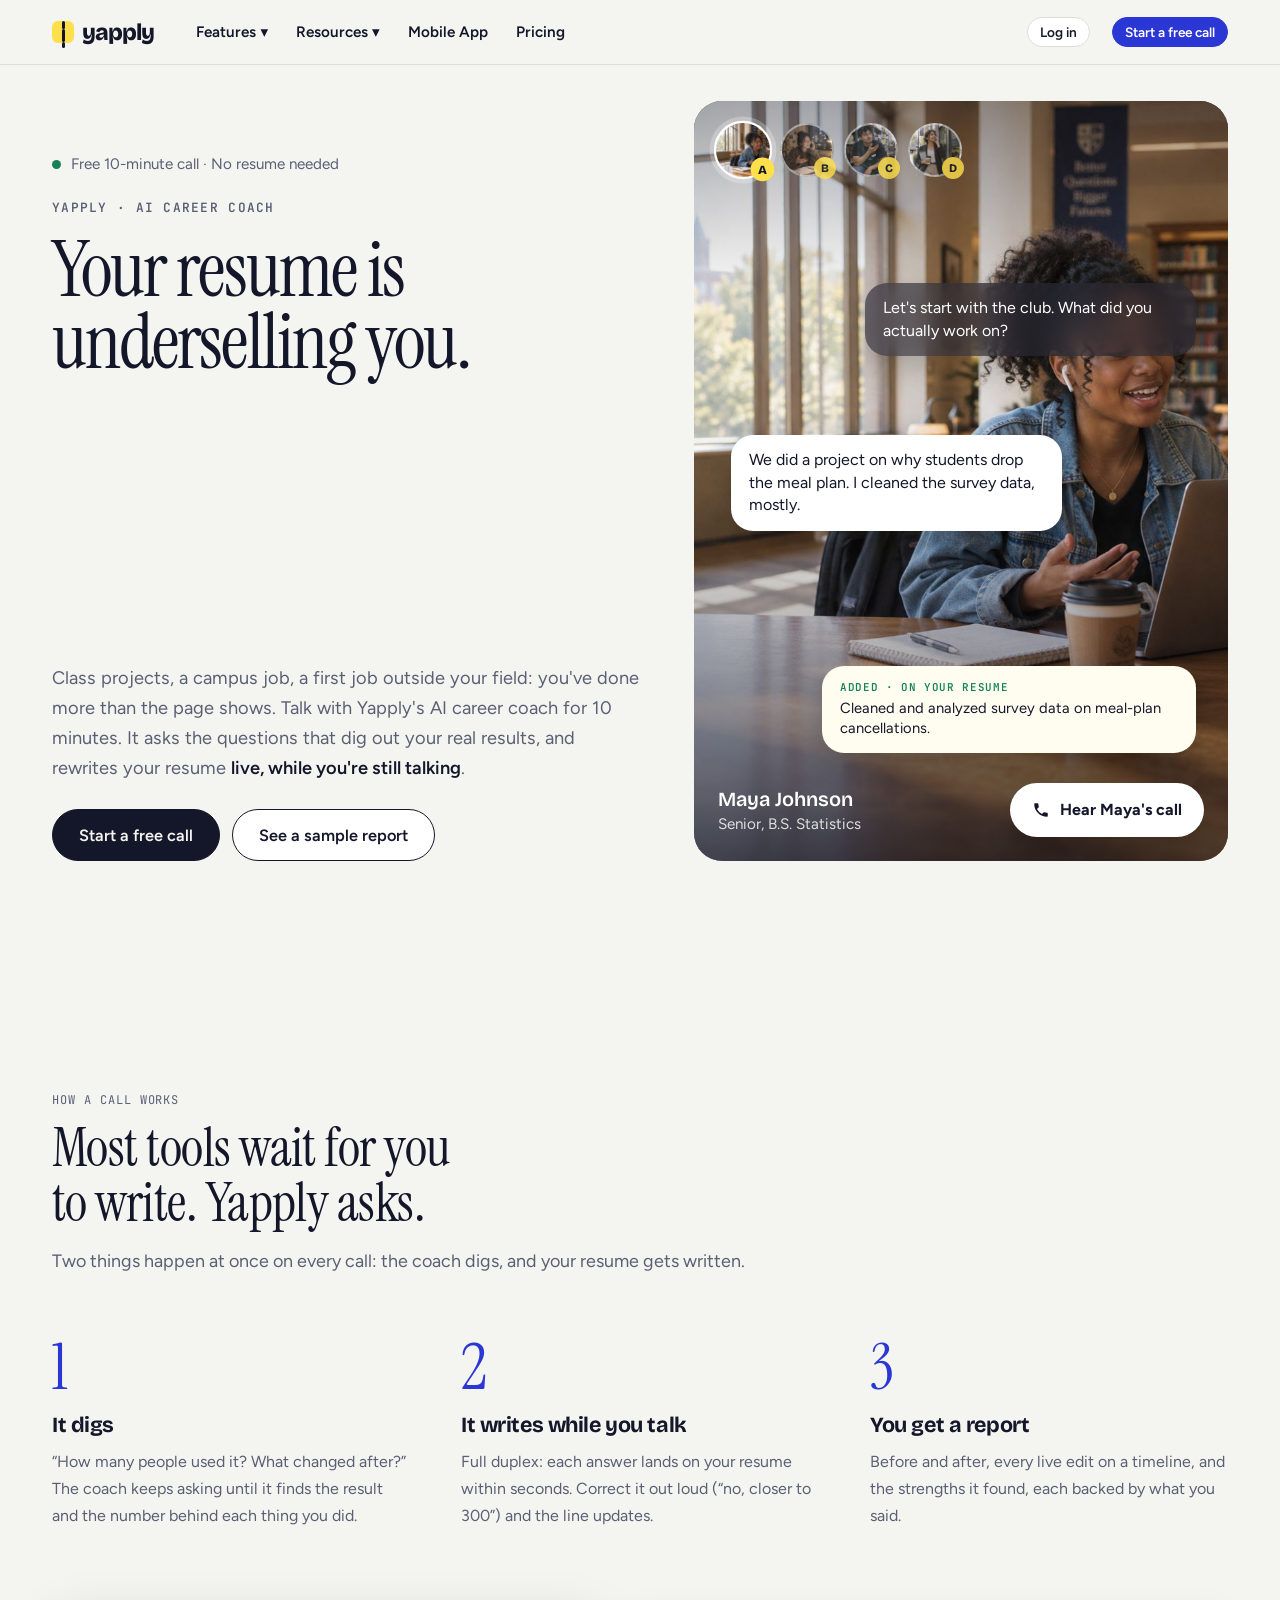
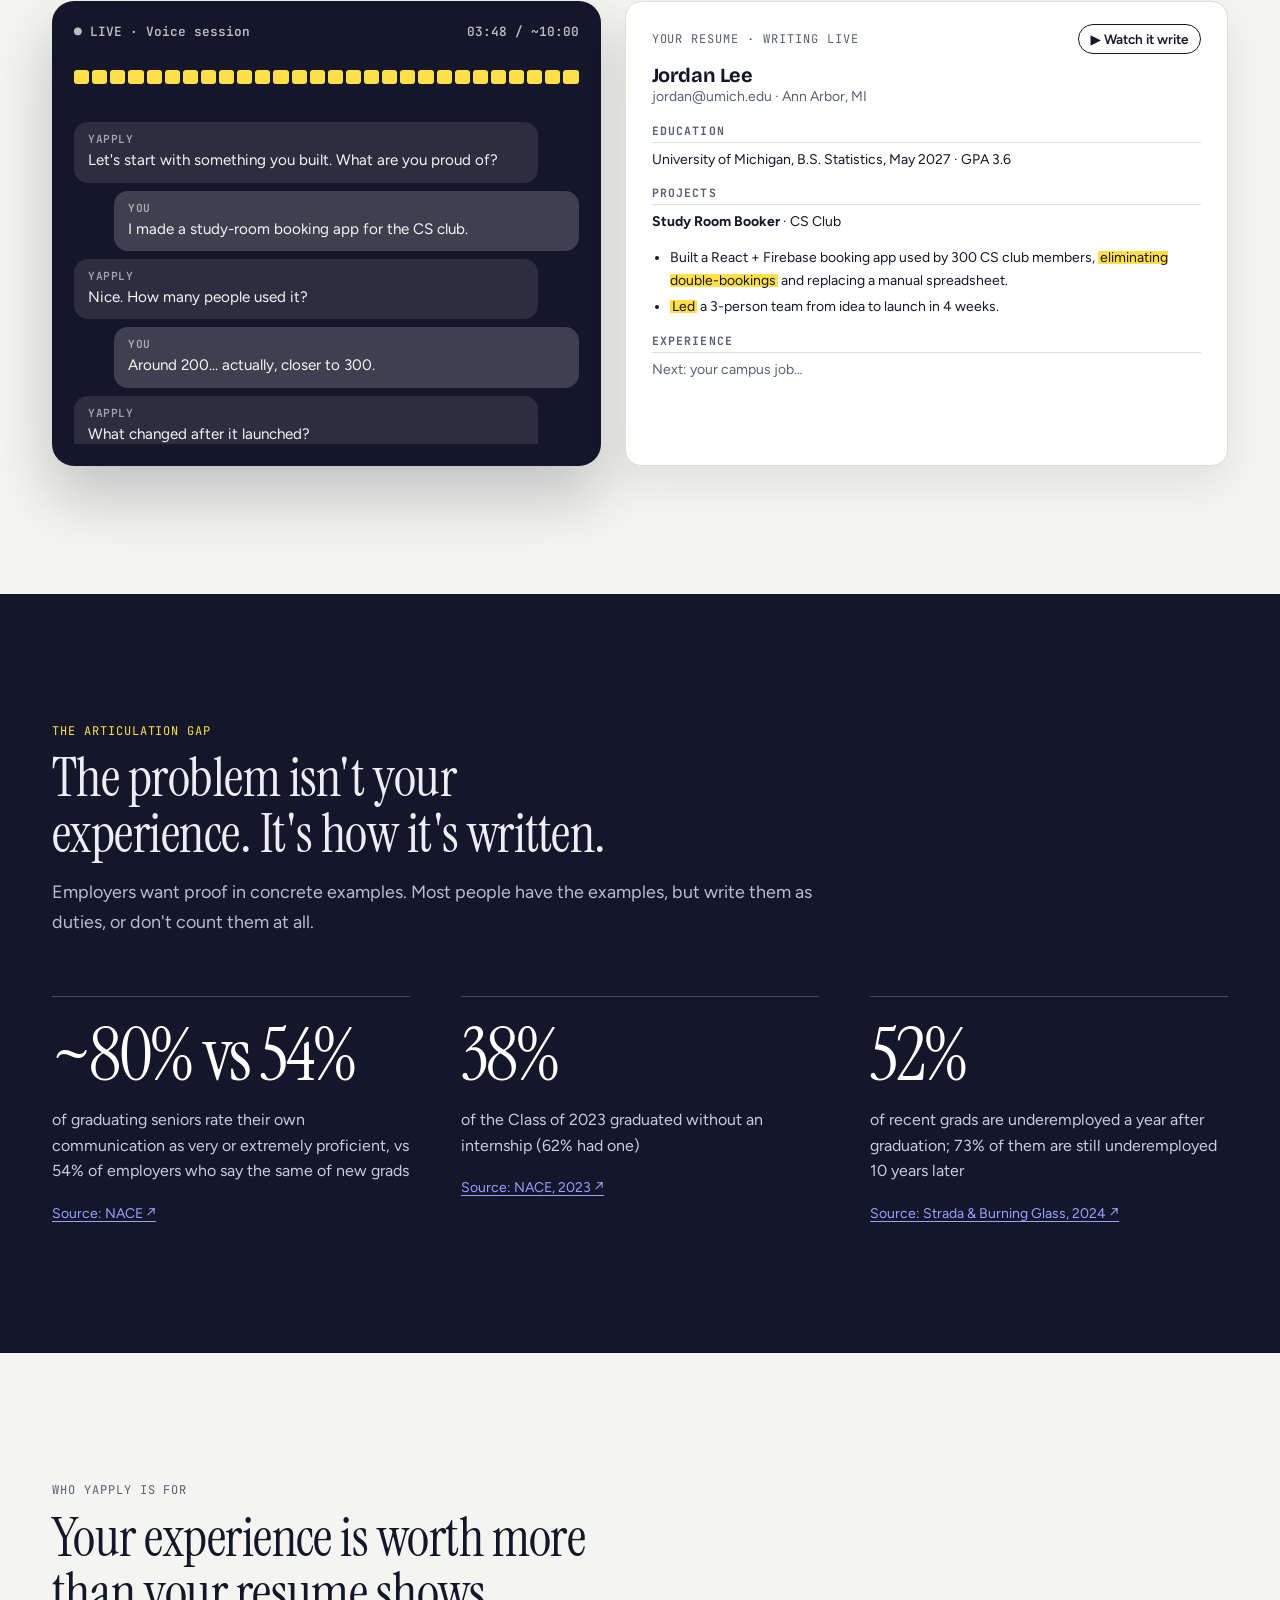
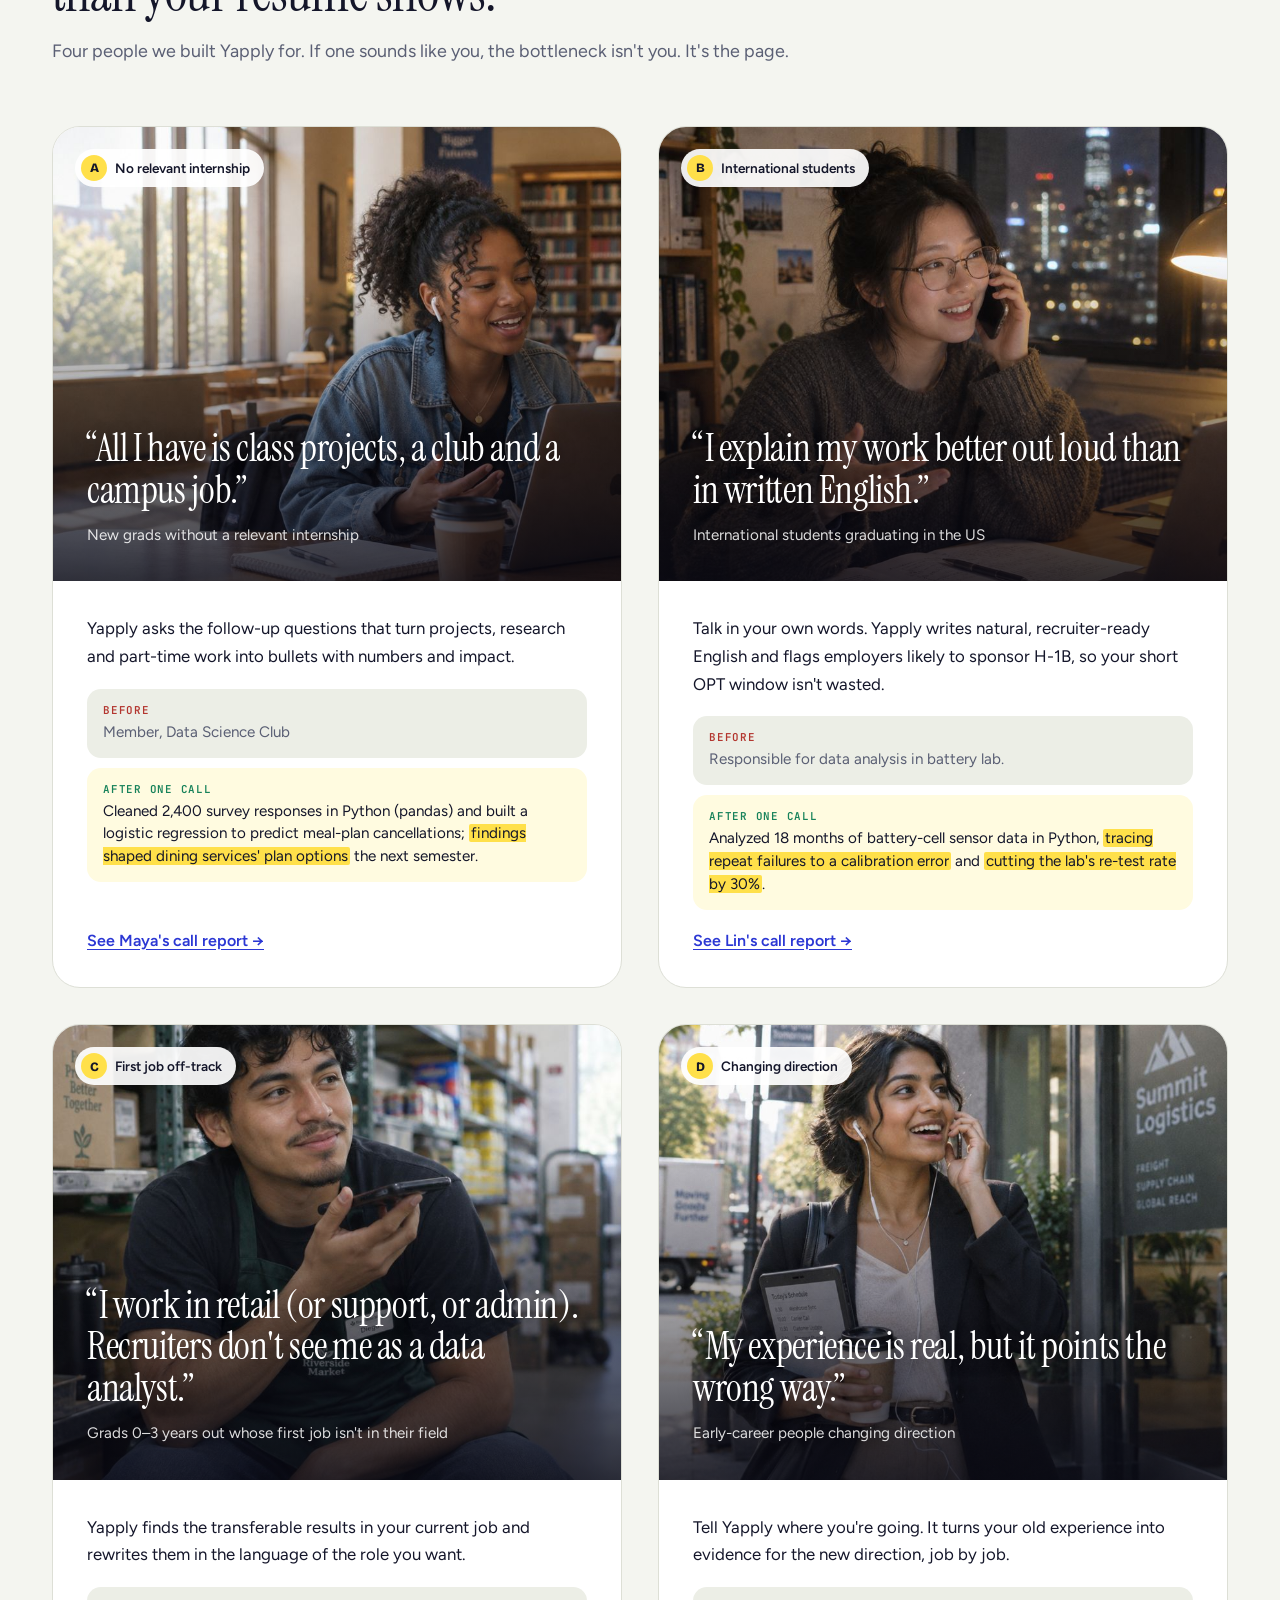
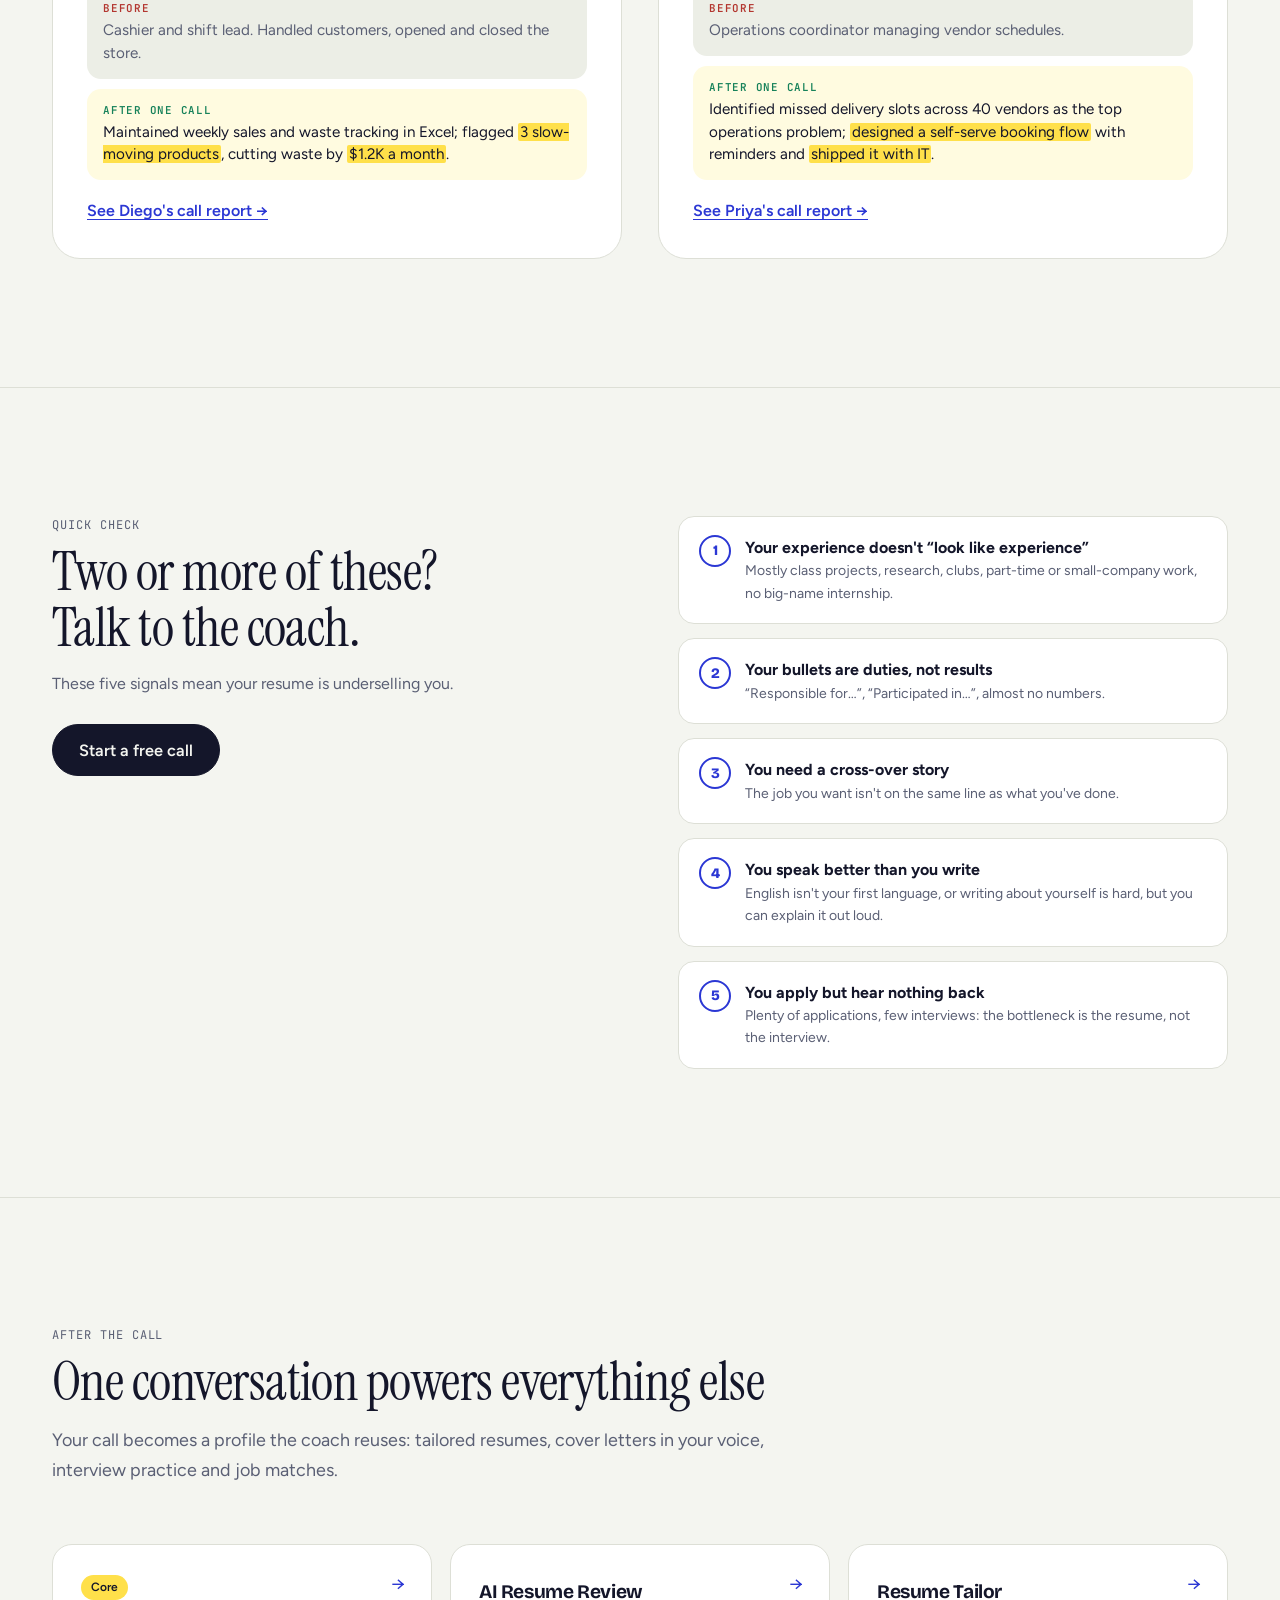
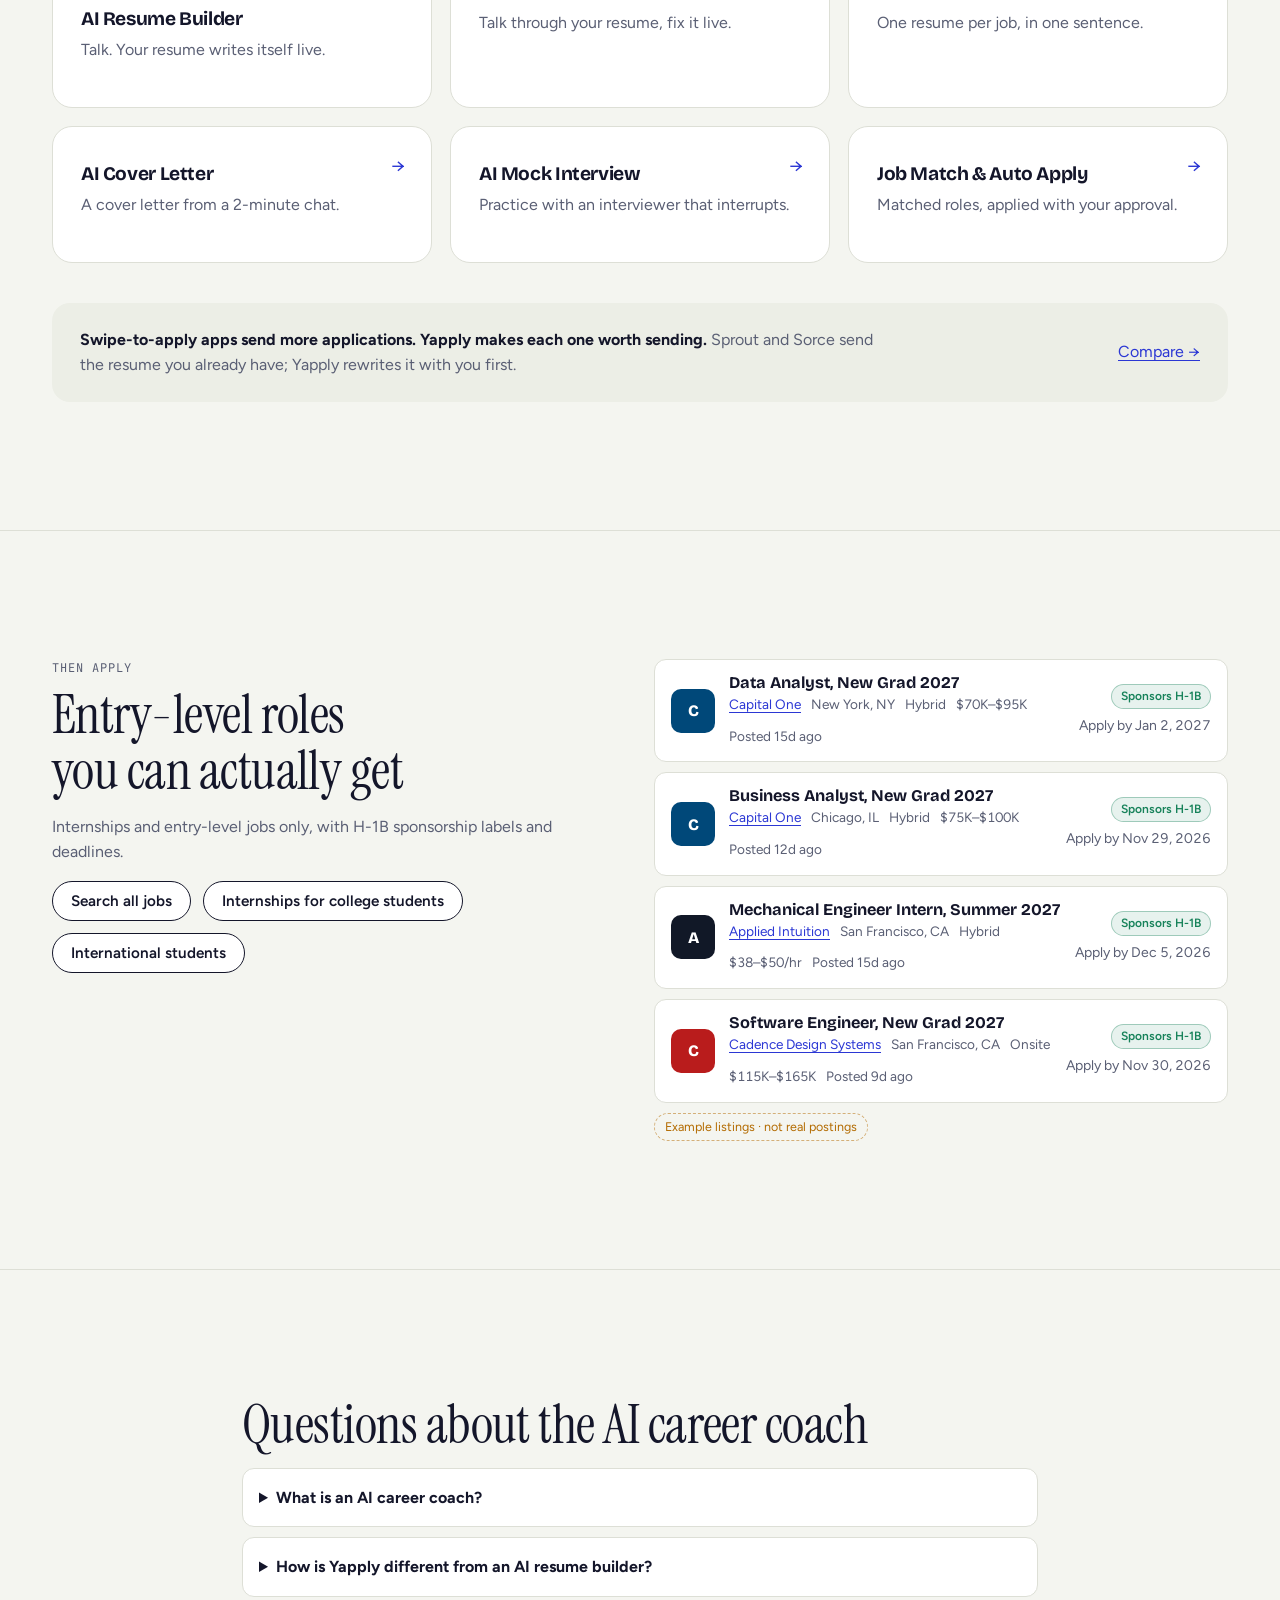
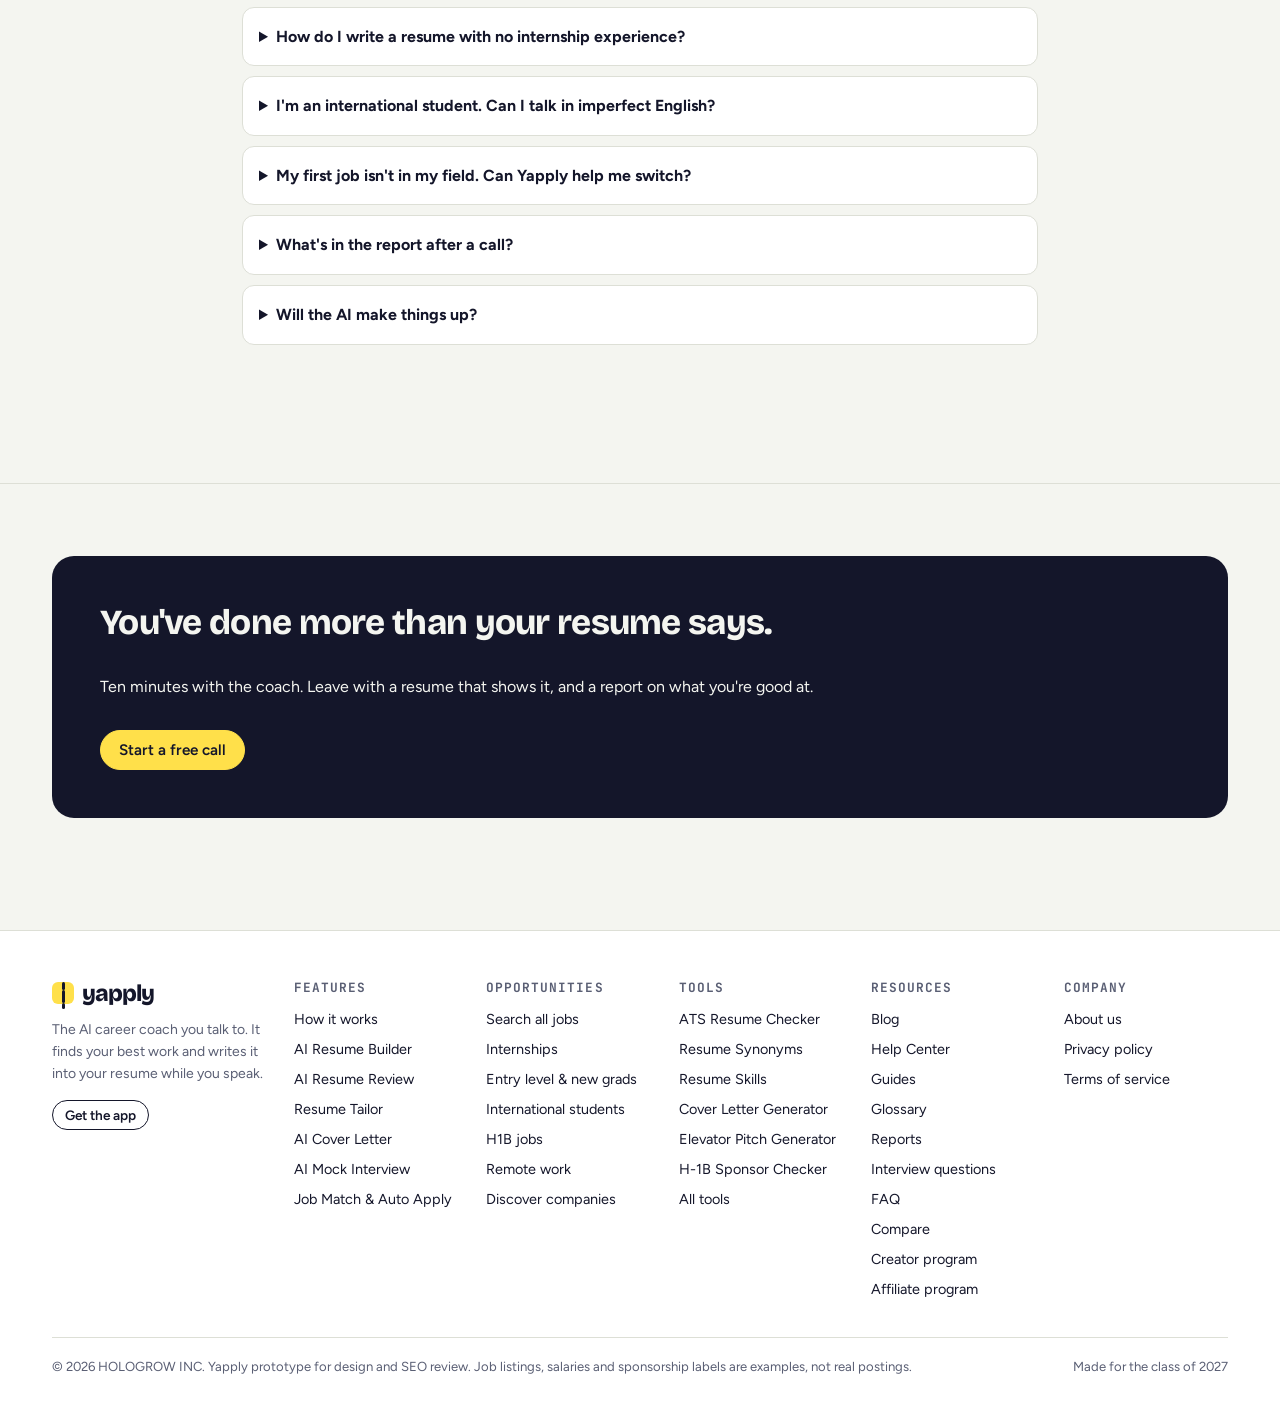
==== index.html @ de089834 "Hero H1: lead with the pain (Your resume is underselling you) Co-Authored-By: Claude Opus 5.5 <norep" ====
<!DOCTYPE html>
<html lang="en">
<head>
<meta charset="utf-8">
<meta name="viewport" content="width=device-width, initial-scale=1">
<title>Yapply</title>
<meta name="description" id="meta-desc" content="Yapply is an AI career coach you talk to. It digs into what you have done, finds strengths you missed, and polishes your resume live while you talk.">
<link rel="canonical" id="canonical" href="https://yapply.ai/">
<script type="application/ld+json" id="ld">{}</script>
<link rel="preconnect" href="https://fonts.googleapis.com">
<link rel="preconnect" href="https://fonts.gstatic.com" crossorigin>
<link href="https://fonts.googleapis.com/css2?family=Instrument+Serif:ital@0;1&family=Bricolage+Grotesque:opsz,wght@12..96,600;12..96,700;12..96,800&family=Figtree:wght@400;500;600;700&family=JetBrains+Mono:wght@500;600&display=swap" rel="stylesheet">
<style>
/* Layout idea: a newsroom-style job desk. Ink-on-paper base, one highlighter yellow that marks
   the words Yapply "heard" in your story; cobalt for anything you can click. */
:root {
  --paper: #f4f5f0;
  --panel: #ffffff;
  --ink: #14162a;
  --muted: #5a5f74;
  --line: #dddfd6;
  --accent: #2b37d4;
  --accent-ink: #ffffff;
  --hi: #ffe04a;
  --hi-ink: #14162a;
  --good: #17825a;
  --warn: #b36b00;
  --bad: #b3362f;
  --soft: #eceee6;
  --display: "Bricolage Grotesque", "Avenir Next", "Segoe UI", system-ui, sans-serif;
  --body: "Figtree", "Segoe UI", system-ui, -apple-system, sans-serif;
  --mono: "JetBrains Mono", ui-monospace, "SFMono-Regular", Menlo, monospace;
  --r: 10px;
  --wrap: 1160px;
  color-scheme: light;
}
@media (prefers-color-scheme: dark) {
  :root:not([data-theme="light"]) {
    --paper: #0f1120; --panel: #171a2c; --ink: #eceef6; --muted: #a3a8bf; --line: #2a2e46;
    --accent: #9aa2ff; --accent-ink: #0f1120; --hi: #f2cd2c; --hi-ink: #14162a;
    --good: #48c58d; --warn: #e0a243; --bad: #f07b72; --soft: #1d2136; color-scheme: dark;
  }
}
:root[data-theme="dark"] {
  --paper: #0f1120; --panel: #171a2c; --ink: #eceef6; --muted: #a3a8bf; --line: #2a2e46;
  --accent: #9aa2ff; --accent-ink: #0f1120; --hi: #f2cd2c; --hi-ink: #14162a;
  --good: #48c58d; --warn: #e0a243; --bad: #f07b72; --soft: #1d2136; color-scheme: dark;
}

* { box-sizing: border-box; }
html, body { margin: 0; }
body { background: var(--paper); color: var(--ink); font: 16px/1.6 var(--body); -webkit-font-smoothing: antialiased; }
img, svg { max-width: 100%; }
a { color: var(--accent); text-underline-offset: 3px; }
a:hover { text-decoration-thickness: 2px; }
:focus-visible { outline: 3px solid var(--accent); outline-offset: 2px; border-radius: 4px; }
h1, h2, h3, h4 { font-family: var(--display); line-height: 1.1; text-wrap: balance; margin: 0 0 .5em; letter-spacing: -0.02em; }
h1 { font-size: clamp(2.2rem, 5vw, 3.6rem); font-weight: 800; }
h2 { font-size: clamp(1.6rem, 3vw, 2.2rem); font-weight: 750; }
h3 { font-size: 1.25rem; font-weight: 700; }
h4 { font-size: 1.02rem; font-weight: 700; letter-spacing: 0; }
p { margin: 0 0 1em; }
.prose { max-width: 68ch; }
.prose h2 { margin-top: 1.6em; }
.prose h3 { margin-top: 1.3em; }
.prose li { margin-bottom: .35em; }
.muted { color: var(--muted); }
.small { font-size: .875rem; }
.mono { font-family: var(--mono); font-size: .85em; }
.num { font-variant-numeric: tabular-nums; }
mark, .mark { background: linear-gradient(transparent 12%, var(--hi) 12%, var(--hi) 88%, transparent 88%); color: var(--hi-ink); padding: 0 .15em; border-radius: 2px; }
.wrap { max-width: var(--wrap); margin: 0 auto; padding: 0 clamp(16px, 4vw, 32px); }
.section { padding: clamp(40px, 6vw, 72px) 0; }
.section + .section { border-top: 1px solid var(--line); }
.stack { display: grid; gap: 16px; }
.row { display: flex; gap: 12px; flex-wrap: wrap; align-items: center; }
.grid { display: grid; gap: 18px; grid-template-columns: repeat(auto-fill, minmax(min(100%, 260px), 1fr)); }
.grid-2 { display: grid; gap: 28px; grid-template-columns: repeat(auto-fit, minmax(min(100%, 380px), 1fr)); align-items: start; }
.eyebrow { font-family: var(--mono); font-size: .75rem; letter-spacing: .08em; text-transform: uppercase; color: var(--muted); margin-bottom: 10px; display: block; }

/* buttons */
.btn { display: inline-flex; align-items: center; gap: 8px; border: 1.5px solid var(--ink); background: var(--panel); color: var(--ink); padding: 10px 18px; border-radius: 999px; font: 600 .95rem var(--body); cursor: pointer; text-decoration: none; transition: transform .12s ease, background .12s ease; }
.btn:hover { transform: translateY(-1px); }
.btn.primary { background: var(--ink); color: var(--paper); }
.btn.accent { background: var(--accent); border-color: var(--accent); color: var(--accent-ink); }
.btn.ghost { border-color: var(--line); }
.btn.sm { padding: 6px 12px; font-size: .85rem; }

/* header */
.top { position: sticky; top: 0; z-index: 20; background: color-mix(in srgb, var(--paper) 92%, transparent); backdrop-filter: blur(8px); border-bottom: 1px solid var(--line); }
.top .wrap { display: flex; align-items: center; gap: 22px; height: 64px; }
.logo { font: 800 1.45rem var(--display); color: var(--ink); text-decoration: none; letter-spacing: -0.04em; display: flex; align-items: center; gap: 8px; }
.logo .dot { width: 22px; height: 22px; border-radius: 6px; background: var(--hi); display: grid; place-items: center; }
.logo .dot i { display: block; width: 3px; border-radius: 2px; background: var(--hi-ink); margin: 0 1px; }
.nav { display: flex; gap: 4px; align-items: center; margin-left: 8px; }
.nav > * { position: relative; }
.nav a.nl, .nav button.nl { background: none; border: 0; font: 600 .95rem var(--body); color: var(--ink); padding: 8px 12px; border-radius: 8px; cursor: pointer; text-decoration: none; }
.nav a.nl:hover, .nav button.nl:hover, .nav .open > button.nl { background: var(--soft); }
.dd { position: absolute; top: calc(100% + 8px); left: 0; min-width: 300px; background: var(--panel); border: 1px solid var(--line); border-radius: 14px; padding: 10px; box-shadow: 0 18px 40px rgba(10, 12, 30, .12); display: none; }
.open > .dd { display: grid; gap: 2px; }
.dd a { display: block; padding: 9px 12px; border-radius: 8px; color: var(--ink); text-decoration: none; }
.dd a:hover { background: var(--soft); }
.dd a b { display: block; font-weight: 700; font-size: .93rem; }
.dd a span { font-size: .82rem; color: var(--muted); }
.top .spacer { flex: 1; }
.menu-btn { display: none; }
@media (max-width: 880px) {
  .nav { display: none; position: absolute; top: 64px; left: 0; right: 0; background: var(--panel); flex-direction: column; align-items: stretch; padding: 12px 16px; border-bottom: 1px solid var(--line); }
  .nav.show { display: flex; }
  .dd { position: static; box-shadow: none; border: 0; padding: 0 0 0 12px; min-width: 0; }
  .menu-btn { display: inline-flex; }
  .top .login { display: none; }
}

/* url chip that maps prototype routes to production URLs */
.urlbar { font-family: var(--mono); font-size: .78rem; color: var(--muted); display: flex; gap: 10px; flex-wrap: wrap; align-items: center; padding: 14px 0 0; }
.urlbar .path { background: var(--soft); border: 1px solid var(--line); padding: 2px 8px; border-radius: 6px; color: var(--ink); }
.crumbs { font-size: .85rem; color: var(--muted); }
.crumbs a { color: var(--muted); }

/* page head */
.phead { padding: 28px 0 32px; border-bottom: 1px solid var(--line); }
.phead p.lead { font-size: 1.15rem; color: var(--muted); max-width: 62ch; }
.answer { border-left: 4px solid var(--hi); background: var(--panel); padding: 14px 18px; border-radius: 0 var(--r) var(--r) 0; max-width: 72ch; }

/* cards */
.card { background: var(--panel); border: 1px solid var(--line); border-radius: 14px; padding: 20px; }
.card h3 { margin-bottom: .35em; }
a.card { color: inherit; text-decoration: none; display: block; transition: border-color .15s ease, transform .15s ease; }
a.card:hover { border-color: var(--ink); transform: translateY(-2px); }
.tag { display: inline-flex; align-items: center; gap: 5px; font-size: .75rem; font-weight: 600; padding: 2px 9px; border-radius: 999px; border: 1px solid var(--line); background: var(--soft); color: var(--ink); white-space: nowrap; }
.tag.good { color: var(--good); border-color: color-mix(in srgb, var(--good) 35%, transparent); background: color-mix(in srgb, var(--good) 10%, transparent); }
.tag.warn { color: var(--warn); border-color: color-mix(in srgb, var(--warn) 35%, transparent); background: color-mix(in srgb, var(--warn) 10%, transparent); }
.tag.bad { color: var(--bad); border-color: color-mix(in srgb, var(--bad) 35%, transparent); background: color-mix(in srgb, var(--bad) 10%, transparent); }
.tag.hi { background: var(--hi); color: var(--hi-ink); border-color: transparent; }
.demo-note { display: inline-flex; gap: 6px; align-items: center; font-size: .78rem; color: var(--warn); border: 1px dashed color-mix(in srgb, var(--warn) 50%, transparent); padding: 3px 10px; border-radius: 999px; }

/* tables */
.tbl-wrap { overflow-x: auto; border: 1px solid var(--line); border-radius: 12px; background: var(--panel); }
table { border-collapse: collapse; width: 100%; font-size: .92rem; }
th, td { text-align: left; padding: 11px 14px; border-bottom: 1px solid var(--line); vertical-align: top; }
th { font-size: .78rem; text-transform: uppercase; letter-spacing: .05em; color: var(--muted); font-weight: 600; background: var(--soft); }
tr:last-child td { border-bottom: 0; }
td.num, th.num { text-align: right; font-variant-numeric: tabular-nums; }

/* job list */
.jobs { display: grid; gap: 10px; }
.job { display: grid; grid-template-columns: 44px 1fr auto; gap: 14px; align-items: center; background: var(--panel); border: 1px solid var(--line); border-radius: 12px; padding: 14px 16px; }
.job:hover { border-color: var(--ink); }
.job .logo-sq { width: 44px; height: 44px; border-radius: 10px; display: grid; place-items: center; font: 800 1rem var(--display); color: #fff; }
.job h4 { margin: 0; }
.job h4 a { color: var(--ink); text-decoration: none; }
.job h4 a:hover { text-decoration: underline; }
.job .meta { font-size: .85rem; color: var(--muted); display: flex; gap: 10px; flex-wrap: wrap; margin-top: 2px; }
.job .side { display: flex; flex-direction: column; gap: 6px; align-items: flex-end; }
@media (max-width: 600px) { .job { grid-template-columns: 44px 1fr; } .job .side { grid-column: 1 / -1; flex-direction: row; align-items: center; } }

/* filters & forms */
.filters { display: flex; gap: 10px; flex-wrap: wrap; align-items: end; padding: 16px; background: var(--panel); border: 1px solid var(--line); border-radius: 12px; margin-bottom: 16px; }
label { font-size: .82rem; font-weight: 600; display: grid; gap: 5px; }
input, select, textarea { font: inherit; color: var(--ink); background: var(--paper); border: 1.5px solid var(--line); border-radius: 9px; padding: 9px 11px; min-width: 0; }
textarea { min-height: 150px; resize: vertical; line-height: 1.5; }
input:focus, select:focus, textarea:focus { border-color: var(--accent); outline: none; }
.form { display: grid; gap: 14px; }
.form .two { display: grid; gap: 14px; grid-template-columns: repeat(auto-fit, minmax(min(100%, 200px), 1fr)); }
.out { background: var(--panel); border: 1px solid var(--line); border-radius: 14px; padding: 20px; white-space: pre-wrap; }

/* stats */
.stats { display: grid; gap: 14px; grid-template-columns: repeat(auto-fit, minmax(150px, 1fr)); }
.stat { background: var(--panel); border: 1px solid var(--line); border-radius: 12px; padding: 16px; }
.stat b { display: block; font: 800 1.9rem var(--display); letter-spacing: -0.03em; font-variant-numeric: tabular-nums; }
.stat span { font-size: .83rem; color: var(--muted); }

/* hero voice demo */
.hero { padding: clamp(36px, 6vw, 80px) 0 clamp(40px, 6vw, 72px); }
.hero h1 { font-size: clamp(2.6rem, 6.4vw, 5rem); line-height: 1; }
.hero .grid-2 { align-items: center; }
.call { background: var(--ink); color: var(--paper); border-radius: 22px; padding: 22px; box-shadow: 0 30px 60px rgba(10, 12, 30, .22); }
:root[data-theme="dark"] .call { background: #1f2340; color: var(--ink); }
@media (prefers-color-scheme: dark) { :root:not([data-theme="light"]) .call { background: #1f2340; color: var(--ink); } }
.call .bar { display: flex; justify-content: space-between; align-items: center; font: 600 .8rem var(--mono); opacity: .75; }
.wave { display: flex; gap: 3px; align-items: center; height: 46px; margin: 14px 0; }
.wave i { flex: 1; background: var(--hi); border-radius: 3px; height: 30%; animation: wv 1.2s ease-in-out infinite; }
@keyframes wv { 0%, 100% { height: 18%; } 50% { height: 92%; } }
@media (prefers-reduced-motion: reduce) { .wave i { animation: none; height: 50%; } * { transition: none !important; } }
.bubble { padding: 10px 14px; border-radius: 14px; margin: 8px 0; font-size: .95rem; max-width: 92%; }
.bubble.ai { background: rgba(255, 255, 255, .1); }
.bubble.me { background: rgba(255, 255, 255, .18); margin-left: auto; }
.bubble small { display: block; font: 600 .7rem var(--mono); opacity: .6; margin-bottom: 2px; letter-spacing: .05em; }
.resume-line { background: var(--panel); color: var(--ink); border-radius: 12px; padding: 12px 14px; margin-top: 12px; font-size: .9rem; border-left: 4px solid var(--hi); }

/* steps */
.steps { counter-reset: s; display: grid; gap: 18px; grid-template-columns: repeat(auto-fit, minmax(min(100%, 240px), 1fr)); }
.step { position: relative; padding-top: 44px; }
.step::before { counter-increment: s; content: counter(s, decimal-leading-zero); position: absolute; top: 0; left: 0; font: 800 1.9rem var(--display); color: var(--accent); }

/* accordion */
details { background: var(--panel); border: 1px solid var(--line); border-radius: 12px; padding: 4px 16px; margin-bottom: 10px; }
summary { cursor: pointer; font-weight: 700; padding: 12px 0; }
details[open] summary { border-bottom: 1px solid var(--line); margin-bottom: 10px; }

/* chat demo */
.chat { background: var(--panel); border: 1px solid var(--line); border-radius: 16px; padding: 16px; display: grid; gap: 10px; }
.chat .msg { padding: 10px 14px; border-radius: 12px; max-width: 88%; }
.chat .msg.ai { background: var(--soft); }
.chat .msg.me { background: var(--accent); color: var(--accent-ink); margin-left: auto; }

/* pricing */
.plans { display: grid; gap: 18px; grid-template-columns: repeat(auto-fit, minmax(min(100%, 270px), 1fr)); }
.plan { background: var(--panel); border: 1.5px solid var(--line); border-radius: 18px; padding: 24px; display: grid; gap: 12px; align-content: start; }
.plan.featured { border-color: var(--ink); box-shadow: 8px 8px 0 var(--hi); }
.plan .price { font: 800 2.6rem var(--display); letter-spacing: -0.04em; }
.plan ul { margin: 0; padding-left: 18px; }

/* footer */
footer.site { border-top: 1px solid var(--line); margin-top: 40px; padding: 48px 0 28px; background: var(--panel); }
.fgrid { display: grid; gap: 28px; grid-template-columns: 1.3fr repeat(5, 1fr); }
.fgrid h5 { font: 700 .8rem var(--mono); text-transform: uppercase; letter-spacing: .08em; margin: 0 0 12px; color: var(--muted); }
.fgrid ul { list-style: none; margin: 0; padding: 0; display: grid; gap: 7px; font-size: .9rem; }
.fgrid a { color: var(--ink); text-decoration: none; }
.fgrid a:hover { text-decoration: underline; }
.fbottom { display: flex; justify-content: space-between; flex-wrap: wrap; gap: 12px; margin-top: 36px; padding-top: 18px; border-top: 1px solid var(--line); font-size: .82rem; color: var(--muted); }
@media (max-width: 980px) { .fgrid { grid-template-columns: repeat(3, 1fr); } .fgrid .fbrand { grid-column: 1 / -1; } }
@media (max-width: 560px) { .fgrid { grid-template-columns: repeat(2, 1fr); } }

.cta-band { background: var(--ink); color: var(--paper); border-radius: 22px; padding: clamp(28px, 5vw, 48px); display: grid; gap: 14px; }
.cta-band h2 { color: var(--paper); }
:root[data-theme="dark"] .cta-band { background: #1f2340; }
@media (prefers-color-scheme: dark) { :root:not([data-theme="light"]) .cta-band { background: #1f2340; } }
.cta-band .btn { border-color: var(--hi); background: var(--hi); color: var(--hi-ink); justify-self: start; }

.toc { position: sticky; top: 84px; font-size: .9rem; }
.toc a { display: block; padding: 4px 0; color: var(--muted); text-decoration: none; }
.toc a:hover { color: var(--ink); }
.layout-side { display: grid; grid-template-columns: minmax(0, 1fr) 260px; gap: 40px; }
@media (max-width: 900px) { .layout-side { grid-template-columns: 1fr; } .toc { position: static; } }

.meter { height: 12px; border-radius: 99px; background: var(--soft); overflow: hidden; border: 1px solid var(--line); }
.meter i { display: block; height: 100%; background: var(--accent); }
.bars { display: grid; gap: 8px; }
.bars .b { display: grid; grid-template-columns: 160px 1fr 48px; gap: 10px; align-items: center; font-size: .88rem; }
.bars .b .t { height: 14px; background: var(--soft); border-radius: 4px; overflow: hidden; }
.bars .b .t i { display: block; height: 100%; background: var(--muted); }
.bars .b.on .t i { background: var(--accent); }
.kbd { font-family: var(--mono); font-size: .8rem; background: var(--soft); padding: 1px 6px; border-radius: 5px; border: 1px solid var(--line); }
.toast { position: fixed; bottom: 20px; left: 50%; transform: translateX(-50%); background: var(--ink); color: var(--paper); padding: 10px 18px; border-radius: 999px; font-size: .9rem; z-index: 50; }
.hidden { display: none !important; }

/* ---------- v2 components ---------- */
.prose table { display: block; overflow-x: auto; border: 1px solid var(--line); border-radius: 12px; background: var(--panel); }
.prose del { color: var(--muted); }
/* live resume demo */
.live { display: grid; grid-template-columns: minmax(0, 1fr) minmax(0, 1.1fr); gap: 20px; align-items: stretch; }
@media (max-width: 860px) { .live { grid-template-columns: 1fr; } }
.lv-chat { max-height: 330px; overflow: auto; }
.paper { background: var(--panel); border: 1px solid var(--line); border-radius: 16px; padding: 22px 26px; box-shadow: 0 18px 40px rgba(10, 12, 30, .08); font-size: .95rem; }
.paper h5 { font: 700 .72rem var(--mono); letter-spacing: .1em; text-transform: uppercase; color: var(--muted); border-bottom: 1px solid var(--line); padding-bottom: 4px; margin: 14px 0 6px; }
.paper ul { margin: 4px 0; padding-left: 18px; }
.paper li { margin-bottom: 4px; min-height: 1.4em; }
.flash { animation: fl 1.4s ease-out; border-radius: 4px; }
@keyframes fl { 0% { background: var(--hi); } 100% { background: transparent; } }
/* chips + keyword chips */
.chip { font: 600 .82rem var(--body); padding: 6px 12px; border-radius: 999px; border: 1.5px solid var(--line); background: var(--panel); color: var(--ink); cursor: pointer; }
.chip:hover { border-color: var(--ink); }
.chip.on { background: var(--ink); color: var(--paper); border-color: var(--ink); }
.kw { font-size: .75rem; padding: 3px 9px; border-radius: 6px; background: var(--soft); border: 1px solid var(--line); color: var(--ink); }
.kw b { color: var(--accent); margin-left: 2px; }
.kw i { color: var(--muted); font-style: normal; }
/* data slot */
.slot { display: grid; gap: 4px; border: 1.5px dashed var(--line); border-radius: 12px; padding: 14px 16px; color: var(--muted); background: color-mix(in srgb, var(--soft) 50%, transparent); }
.slot b { color: var(--ink); }
/* companies directory */
.marquee { overflow: hidden; border-block: 1px solid var(--line); padding: 10px 0; display: grid; gap: 8px; background: var(--panel); }
.mq-row { display: flex; gap: 14px; width: max-content; animation: mq 60s linear infinite; }
.mq-row.rev { animation-direction: reverse; animation-duration: 75s; }
@keyframes mq { from { transform: translateX(0); } to { transform: translateX(-50%); } }
@media (prefers-reduced-motion: reduce) { .mq-row { animation: none; flex-wrap: wrap; width: auto; } .mq-row.rev { display: none; } }
.tk { display: inline-flex; align-items: center; gap: 8px; font-size: .85rem; padding: 4px 12px 4px 4px; border: 1px solid var(--line); border-radius: 999px; background: var(--paper); white-space: nowrap; }
.co-logo { display: inline-grid; place-items: center; border-radius: 10px; color: #fff; font: 800 1rem var(--display); flex: none; }
.co-grid { display: grid; gap: 18px; grid-template-columns: repeat(auto-fill, minmax(min(100%, 300px), 1fr)); }
.co-card { display: flex; flex-direction: column; background: var(--panel); border: 1px solid var(--line); border-radius: 16px; overflow: hidden; color: inherit; text-decoration: none; transition: transform .15s ease, border-color .15s ease; }
.co-card:hover { transform: translateY(-3px); border-color: var(--ink); }
.co-banner { height: 92px; position: relative; }
.co-badge { position: absolute; top: 10px; right: 10px; font-size: .72rem; font-weight: 600; background: rgba(255, 255, 255, .92); color: #14162a; padding: 3px 10px; border-radius: 999px; }
.co-body { padding: 0 18px 18px; display: flex; flex-direction: column; gap: 2px; flex: 1; }
.co-body .co-logo { margin-top: -26px; border: 3px solid var(--panel); box-sizing: content-box; position: relative; z-index: 1; }
.co-body h3 { margin: 10px 0 2px; }
.co-body p { margin: 0; }
/* company page */
.co-head { padding: 28px 0 0; border-bottom: 1px solid var(--line); }
.co-tabs { display: flex; gap: 4px; margin-top: 20px; overflow-x: auto; }
.co-tabs a { padding: 10px 14px; color: var(--muted); text-decoration: none; font-weight: 600; border-bottom: 3px solid transparent; white-space: nowrap; }
.co-tabs a.on { color: var(--ink); border-bottom-color: var(--accent); }
.facts { display: grid; grid-template-columns: auto 1fr; gap: 6px 14px; font-size: .9rem; margin: 8px 0; }
.facts dt { color: var(--muted); }
.facts dd { margin: 0; font-weight: 600; }
.sim { display: flex; gap: 10px; align-items: center; padding: 8px 0; color: inherit; text-decoration: none; border-top: 1px solid var(--line); }
.sim:hover b { text-decoration: underline; }
.cal { display: grid; grid-template-columns: repeat(12, 1fr); gap: 4px; }
.cal div { height: 44px; border-radius: 6px; background: var(--soft); display: grid; place-items: end center; padding-bottom: 4px; font-size: .72rem; color: var(--muted); border: 1px solid var(--line); }
.cal div.on { background: color-mix(in srgb, var(--accent) 22%, transparent); color: var(--ink); font-weight: 600; border-color: color-mix(in srgb, var(--accent) 40%, transparent); }
.cal div.start { background: var(--accent); color: var(--accent-ink); }
/* guides timeline */
.tl { display: grid; grid-template-columns: repeat(6, minmax(0, 1fr)); gap: 0; position: relative; }
.tl::before { content: ""; position: absolute; left: 4%; right: 4%; top: 22px; height: 4px; border-radius: 4px; background: linear-gradient(90deg, var(--accent) 0%, var(--accent) 58%, var(--line) 58%); }
.tl-step { position: relative; display: grid; justify-items: start; gap: 4px; text-align: left; background: none; border: 0; padding: 0 12px 0 0; cursor: pointer; color: var(--ink); font: inherit; }
.tl-dot { width: 48px; height: 48px; border-radius: 50%; display: grid; place-items: center; background: var(--panel); border: 3px solid var(--accent); font: 800 1.1rem var(--display); color: var(--accent); position: relative; z-index: 1; margin-bottom: 8px; transition: transform .15s ease; }
.tl-step:hover .tl-dot { transform: scale(1.08); }
.tl-step.now .tl-dot { background: var(--hi); border-color: var(--ink); color: var(--hi-ink); box-shadow: 0 0 0 6px color-mix(in srgb, var(--hi) 40%, transparent); }
.tl-when { font: 600 .72rem var(--mono); text-transform: uppercase; letter-spacing: .06em; color: var(--muted); }
.tl-step b { font: 700 1.05rem var(--display); }
.tl-what { font-size: .85rem; color: var(--muted); line-height: 1.4; }
.tl-c27 { font-size: .75rem; color: var(--muted); font-variant-numeric: tabular-nums; }
.tl-n { font-size: .8rem; font-weight: 700; color: var(--accent); margin-top: 4px; }
@media (max-width: 900px) {
  .tl { grid-template-columns: 1fr; gap: 18px; }
  .tl::before { left: 22px; right: auto; top: 0; bottom: 0; width: 4px; height: auto; background: linear-gradient(180deg, var(--accent) 0%, var(--accent) 58%, var(--line) 58%); }
  .tl-step { grid-template-columns: 48px 1fr; column-gap: 14px; padding: 0; }
  .tl-step > *:not(.tl-dot) { grid-column: 2; }
  .tl-dot { grid-row: 1 / span 6; }
}
.stage-num { font: 800 2.4rem var(--display); color: var(--accent); letter-spacing: -0.04em; }
.guide-card h3 { font-size: 1.1rem; }
/* glossary */
.az { display: flex; flex-wrap: wrap; gap: 4px; margin: 6px 0 22px; position: sticky; top: 64px; background: var(--paper); padding: 8px 0; z-index: 5; border-bottom: 1px solid var(--line); }
.az a, .az span { width: 32px; height: 32px; display: grid; place-items: center; border-radius: 8px; font: 700 .9rem var(--mono); text-decoration: none; }
.az a { color: var(--ink); background: var(--panel); border: 1px solid var(--line); }
.az a:hover { border-color: var(--ink); }
.az span { color: var(--line); }
.gl-letter { scroll-margin-top: 120px; margin-bottom: 28px; }
.gl-letter > h2 { font-size: 2rem; color: var(--accent); }
.legal h3 { font-size: 1.05rem; margin-top: 1em; }
.stack { align-content: start; }
.layout-side > aside { align-self: start; }
.stats.two { grid-template-columns: repeat(2, minmax(0, 1fr)); align-self: center; }
/* synonym pages */
.intent-grid { display: grid; gap: 10px; grid-template-columns: repeat(auto-fit, minmax(min(100%, 200px), 1fr)); }
.intent { text-align: left; display: grid; gap: 4px; background: var(--panel); border: 1.5px solid var(--line); border-radius: 12px; padding: 14px 16px; cursor: pointer; font: inherit; color: var(--ink); }
.intent:hover { border-color: var(--ink); }
.intent span { font-size: .82rem; color: var(--accent); font-weight: 600; }
.best-grid { display: grid; gap: 10px; grid-template-columns: repeat(auto-fit, minmax(min(100%, 220px), 1fr)); margin-top: 14px; }
.best { display: grid; grid-template-columns: 30px 1fr; column-gap: 10px; align-items: baseline; background: var(--panel); border: 1px solid var(--line); border-radius: 12px; padding: 12px 14px; }
.best > *:not(.best-n) { grid-column: 2; }
.best-n { grid-row: span 2; font: 800 1.3rem var(--display); color: var(--accent); }
.best b { font: 700 1.15rem var(--display); }
.syn-sec { scroll-margin-top: 80px; }
/* ICP + SEO copy blocks */
.h1-kicker { display: block; font: 600 .8rem var(--mono); letter-spacing: .08em; text-transform: uppercase; color: var(--muted); margin-bottom: 14px; }
.stat-band { display: grid; gap: 18px; grid-template-columns: repeat(auto-fit, minmax(min(100%, 260px), 1fr)); margin-top: 22px; }
.stat-band > div { border-top: 3px solid var(--ink); padding-top: 14px; }
.stat-band b { display: block; font: 800 2.4rem var(--display); letter-spacing: -0.03em; font-variant-numeric: tabular-nums; }
.icp-grid { display: grid; gap: 16px; grid-template-columns: repeat(auto-fit, minmax(min(100%, 260px), 1fr)); }
.icp { position: relative; background: var(--panel); border: 1px solid var(--line); border-radius: 16px; padding: 20px; display: flex; flex-direction: column; gap: 8px; }
.icp h3 { margin: 0; font-size: 1.1rem; }
.icp-k { position: absolute; top: 14px; right: 16px; width: 30px; height: 30px; border-radius: 8px; display: grid; place-items: center; background: var(--hi); color: var(--hi-ink); font: 800 1rem var(--display); }
.icp-pain { font: 600 1.02rem/1.4 var(--display); margin: 2px 0; }
.icp .ba { background: var(--soft); border-radius: 10px; padding: 10px 12px; margin-top: auto; }
.icp .ba p { margin: 4px 0; }
.small-icp .icp-pain { font-size: .95rem; }
.signals { counter-reset: sg; list-style: none; padding: 0; margin: 0; display: grid; gap: 10px; }
.signals li { counter-increment: sg; display: grid; grid-template-columns: 34px 1fr; column-gap: 12px; background: var(--panel); border: 1px solid var(--line); border-radius: 12px; padding: 12px 14px; }
.signals li::before { content: counter(sg); grid-row: span 2; width: 28px; height: 28px; border-radius: 50%; border: 2px solid var(--accent); color: var(--accent); display: grid; place-items: center; font: 800 .9rem var(--display); }
.signals li > * { grid-column: 2; }

/* ===== Coach positioning: roomy layout, serif display, hero stage, call, report ===== */
:root { --serif: "Instrument Serif", "Iowan Old Style", Georgia, serif; --wrap: 1240px; }
.serif { font-family: var(--serif); font-weight: 400; letter-spacing: -0.01em; }
h1.serif, h2.serif { font-weight: 400; }
h2.serif { font-size: clamp(2.2rem, 4.2vw, 3.4rem); line-height: 1.04; margin: 0 0 14px; }
.section.roomy { padding: clamp(72px, 10vw, 136px) 0; }
.sec-head { max-width: 760px; margin-bottom: clamp(36px, 5vw, 60px); }
.sec-head p { font-size: 1.12rem; line-height: 1.65; }
.narrow { max-width: 860px; }
.btn.lg { padding: 15px 26px; font-size: 1.02rem; border-radius: 999px; }
.row.center { justify-content: center; }

/* Hero */
.hero2 { padding: clamp(20px, 3vw, 36px) 0 clamp(56px, 8vw, 104px); }
.h2-grid { display: grid; grid-template-columns: minmax(0, 1.05fr) minmax(0, 0.95fr); gap: clamp(28px, 4vw, 56px); align-items: stretch; }
.h2-left { display: flex; flex-direction: column; padding-top: clamp(24px, 4vw, 56px); }
.h2-left h1 { font-size: clamp(3rem, 6vw, 5.6rem); line-height: 0.95; letter-spacing: -0.025em; margin: 22px 0 0; }
.h2-bottom { margin-top: auto; padding-top: 48px; }
.h2-lead { font-size: 1.14rem; line-height: 1.65; color: var(--muted); max-width: 52ch; margin: 0 0 26px; }
.h2-lead b { color: var(--ink); font-weight: 600; }
.proof { display: inline-flex; align-items: center; gap: 10px; margin: 0; color: var(--muted); font-size: .95rem; }
.pulse { width: 9px; height: 9px; border-radius: 50%; background: var(--good); box-shadow: 0 0 0 0 rgba(23,130,90,.5); animation: pulse 2s infinite; }
@keyframes pulse { 70% { box-shadow: 0 0 0 10px rgba(23,130,90,0); } 100% { box-shadow: 0 0 0 0 rgba(23,130,90,0); } }

.stage { position: relative; min-height: clamp(520px, 62vw, 760px); border-radius: 28px; overflow: hidden; background: #2a2730; color: #fff; isolation: isolate; }
.st-img { position: absolute; inset: 0; background-size: cover; background-position: center; transition: background-image .6s ease; z-index: -2; }
.st-shade { position: absolute; inset: 0; z-index: -1; background: linear-gradient(180deg, rgba(10,10,20,.35) 0%, rgba(10,10,20,0) 26%, rgba(10,10,20,0) 50%, rgba(10,10,20,.72) 100%); }
.avs { position: absolute; top: 22px; left: 22px; display: flex; gap: 10px; }
.av { width: 54px; height: 54px; border-radius: 50%; border: 2px solid rgba(255,255,255,.55); background-size: cover; background-position: center 20%; cursor: pointer; position: relative; padding: 0; opacity: .8; transition: transform .2s, opacity .2s, border-color .2s; }
.av b { position: absolute; right: -4px; bottom: -4px; width: 22px; height: 22px; border-radius: 50%; background: var(--hi); color: var(--hi-ink); font: 800 .72rem var(--display); display: grid; place-items: center; }
.av[aria-pressed="true"] { opacity: 1; border-color: #fff; transform: scale(1.08); box-shadow: 0 0 0 4px rgba(255,255,255,.25); }
.av:focus-visible { outline: 3px solid var(--hi); outline-offset: 3px; }
.bub { position: absolute; max-width: min(360px, 62%); padding: 14px 18px; border-radius: 22px; font-size: 1rem; line-height: 1.4; box-shadow: 0 12px 32px rgba(0,0,0,.22); opacity: 0; transform: translateY(8px); }
.bub.in { animation: bubin .5s ease forwards; }
.b-ai { top: 24%; right: 6%; background: rgba(40,40,52,.62); backdrop-filter: blur(14px); color: #fff; }
.b-me { top: 44%; left: 7%; background: #fff; color: #14162a; animation-delay: .9s !important; }
.b-line { bottom: 108px; right: 6%; background: #fffdf0; color: #14162a; font-size: .92rem; max-width: min(380px, 70%); animation-delay: 1.8s !important; }
.b-line small { display: block; font: 600 .68rem var(--mono); letter-spacing: .06em; text-transform: uppercase; color: var(--good); margin-bottom: 4px; }
.b-line mark { background: var(--hi); padding: 0 2px; }
@keyframes bubin { to { opacity: 1; transform: none; } }
.st-foot { position: absolute; left: 24px; right: 24px; bottom: 24px; display: flex; align-items: flex-end; justify-content: space-between; gap: 16px; }
.st-who b { display: block; font: 600 1.25rem var(--display); }
.st-who span { opacity: .82; font-size: .95rem; }
.st-call { display: inline-flex; align-items: center; gap: 10px; background: #fff; color: #14162a; text-decoration: none; padding: 14px 22px; border-radius: 999px; font-weight: 700; white-space: nowrap; box-shadow: 0 10px 26px rgba(0,0,0,.25); }
.st-call:hover { transform: translateY(-1px); }

/* How it works */
.how3 { display: grid; grid-template-columns: repeat(3, minmax(0,1fr)); gap: clamp(24px, 4vw, 56px); }
.how3 .n { display: block; font-size: 4rem; line-height: 1; color: var(--accent); }
.how3 h3 { font-size: 1.35rem; margin: 14px 0 10px; }
.how3 p { line-height: 1.7; }

/* Dark stat section */
.dark-sec { background: #14162a; color: #eceef6; border-top: 0 !important; }
.dark-sec + .section { border-top: 0; }
.dark-sec .eyebrow { color: #ffe04a; }
.dark-sec .sec-head p { color: #b9bdd3; }
.stat-band { gap: clamp(24px, 4vw, 56px); }
.stat-band > div { border-top: 1px solid rgba(255,255,255,.22); padding-top: 22px; }
.dark-sec .stat-band b { font: 400 clamp(3rem, 6vw, 4.6rem)/1 var(--serif); color: #fff; margin-bottom: 14px; }
.dark-sec .stat-band p { color: #c9ccdd; line-height: 1.6; }
.dark-sec .stat-band a { color: #9aa2ff; }

/* Who */
.who-grid { display: grid; grid-template-columns: repeat(2, minmax(0,1fr)); gap: clamp(20px, 3vw, 36px); }
.who-card { background: var(--panel); border-radius: 28px; overflow: hidden; border: 1px solid var(--line); display: flex; flex-direction: column; }
.wc-img { position: relative; aspect-ratio: 5 / 4; background-size: cover; background-position: center 30%; color: #fff; display: flex; flex-direction: column; justify-content: flex-end; padding: clamp(22px, 3vw, 34px); }
.wc-shade { position: absolute; inset: 0; background: linear-gradient(180deg, rgba(8,8,18,0) 30%, rgba(8,8,18,.82) 100%); }
.wc-img > *:not(.wc-shade) { position: relative; }
.wc-tag { position: absolute !important; top: 22px; left: 22px; display: inline-flex; align-items: center; gap: 8px; background: rgba(255,255,255,.92); color: #14162a; border-radius: 999px; padding: 6px 14px 6px 6px; font: 600 .85rem var(--body); }
.wc-tag b { width: 26px; height: 26px; border-radius: 50%; background: var(--hi); display: grid; place-items: center; font: 800 .8rem var(--display); }
.who-card blockquote { margin: 0; font-size: clamp(1.9rem, 3vw, 2.6rem); line-height: 1.08; text-shadow: 0 2px 18px rgba(0,0,0,.35); }
.wc-who { margin: 12px 0 0; font-size: .95rem; opacity: .85; }
.wc-body { padding: clamp(22px, 3vw, 34px); display: flex; flex-direction: column; gap: 18px; flex: 1; }
.wc-body > p { margin: 0; font-size: 1.05rem; line-height: 1.65; }
.wc-ba { display: grid; gap: 10px; }
.wc-ba p { margin: 0; padding: 14px 16px; border-radius: 14px; font-size: .95rem; line-height: 1.5; }
.wc-ba small { display: block; font: 600 .68rem var(--mono); letter-spacing: .07em; text-transform: uppercase; margin-bottom: 4px; }
.wc-ba .b { background: var(--soft); color: var(--muted); }
.wc-ba .b small { color: var(--bad); }
.wc-ba .a { background: #fffbe0; color: #14162a; }
.wc-ba .a small { color: var(--good); }
.wc-ba mark { background: var(--hi); padding: 0 2px; }
.wc-link { margin-top: auto; font-weight: 600; }

/* Signals, features */
.signals-wrap { align-items: start; gap: clamp(32px, 6vw, 96px); }
.signals { gap: 14px; }
.signals li { padding: 18px 20px; border-radius: 16px; }
.feat-grid { display: grid; grid-template-columns: repeat(3, minmax(0,1fr)); gap: 18px; }
.feat { position: relative; display: block; padding: 28px; border-radius: 20px; background: var(--panel); border: 1px solid var(--line); text-decoration: none; color: inherit; transition: border-color .2s, transform .2s; }
.feat:hover { border-color: var(--ink); transform: translateY(-2px); }
.feat h3 { margin: 8px 0 8px; font-size: 1.2rem; }
.feat .go { position: absolute; top: 24px; right: 26px; color: var(--accent); font-size: 1.2rem; }
.vs-line { margin-top: 40px; padding: 24px 28px; border-radius: 18px; background: var(--soft); display: flex; justify-content: space-between; gap: 20px; align-items: center; flex-wrap: wrap; }
.vs-line p { margin: 0; max-width: 80ch; }

/* Live demo spacing */
.live { gap: 24px; }

/* Lobby */
.lobby { padding: clamp(64px, 10vw, 120px) 0; text-align: center; }
.lobby-in { max-width: 760px; }
.lobby h1 { font-size: clamp(3rem, 7vw, 5.4rem); line-height: 1; margin: 34px 0 16px; }
.lobby .lead { font-size: 1.15rem; line-height: 1.65; margin: 0 auto 30px; max-width: 56ch; }
.orb { width: 96px; height: 96px; border-radius: 50%; margin: 0 auto; background: radial-gradient(circle at 35% 30%, #fff 0, #ffe04a 30%, #f2a93b 62%, #2b37d4 100%); box-shadow: 0 0 0 10px rgba(255,224,74,.14), 0 18px 50px rgba(43,55,212,.35); animation: breathe 3.2s ease-in-out infinite; }
.orb.big { width: 140px; height: 140px; }
@keyframes breathe { 50% { transform: scale(1.06); box-shadow: 0 0 0 18px rgba(255,224,74,.08), 0 18px 60px rgba(43,55,212,.4); } }
.lobby-ps { display: grid; grid-template-columns: repeat(auto-fit, minmax(150px, 1fr)); gap: 12px; margin-top: 14px; text-align: left; }
.lp { display: flex; align-items: center; gap: 12px; padding: 10px 14px 10px 10px; border-radius: 999px; background: var(--panel); border: 1px solid var(--line); text-decoration: none; color: inherit; }
.lp:hover { border-color: var(--ink); }
.lp b { display: block; }
.lp small { color: var(--muted); font-size: .78rem; }
.lp-img { width: 44px; height: 44px; flex: none; border-radius: 50%; background-size: cover; background-position: center 25%; display: inline-block; }
.lp-img.sm { width: 46px; height: 46px; }

/* Call screen */
.callscr { background: #101223; color: #eceef6; padding: clamp(28px, 4vw, 48px) 0 clamp(48px, 6vw, 80px); min-height: 80vh; }
.cs-top { display: flex; justify-content: space-between; align-items: center; gap: 16px; flex-wrap: wrap; padding-bottom: 24px; border-bottom: 1px solid rgba(255,255,255,.1); }
.live-dot { font: 600 .75rem var(--mono); color: #ff6b6b; letter-spacing: .1em; }
.live-dot::before { content: "●"; margin-right: 6px; animation: blink 1.2s infinite; }
@keyframes blink { 50% { opacity: .3; } }
.clk { font: 600 1rem var(--mono); }
.btn.ghost-d { background: transparent; color: #eceef6; border-color: rgba(255,255,255,.3); }
.cs-grid { display: grid; grid-template-columns: minmax(0, 0.9fr) minmax(0, 1.1fr); gap: clamp(24px, 4vw, 48px); margin-top: 32px; }
.cs-left { text-align: center; }
.cs-left .orb { margin-top: 12px; }
.callscr.talking .orb { animation-duration: 1.2s; }
.cap { opacity: .75; margin: 18px 0 8px; font-size: .95rem; }
.cs-left .wave { justify-content: center; margin: 0 auto 18px; max-width: 360px; }
.tx { text-align: left; max-height: 420px; overflow: auto; display: flex; flex-direction: column; gap: 10px; padding-right: 6px; }
.tx .bubble.ai { background: #1f2238; color: #eceef6; }
.tx .bubble.me { background: #2b37d4; color: #fff; }
.cs-meter { margin: 0 0 12px; opacity: .85; }
.cs-meter b { color: #ffe04a; font-size: 1.05rem; }
.rp { color: #14162a; background: #fff; border-radius: 18px; padding: clamp(22px, 3vw, 34px); }
.rp-top { display: flex; justify-content: space-between; align-items: center; gap: 10px; }
.rp ul { padding-left: 18px; }
.rp li { position: relative; margin-bottom: 8px; line-height: 1.55; border-radius: 6px; }
.rp .ghost { color: #a3a8bf; font-style: italic; }
.rec { display: inline-block; width: 8px; height: 8px; background: #e5484d; border-radius: 50%; margin-right: 8px; animation: blink 1.2s infinite; }
.kind-chip { display: inline-block; margin-left: 8px; padding: 1px 8px; border-radius: 999px; background: #e9f7ef; color: var(--good); font: 600 .66rem var(--mono); letter-spacing: .04em; text-transform: uppercase; vertical-align: middle; }
.ended-card { display: none; margin-top: 32px; padding: 28px 32px; border-radius: 22px; background: #1b1e36; border: 1px solid rgba(255,224,74,.4); align-items: center; justify-content: space-between; gap: 20px; flex-wrap: wrap; animation: bubin .5s ease forwards; }
.callscr.ended .ended-card { display: flex; }
.callscr.ended .live-dot { color: #a3a8bf; }
.callscr.ended .live-dot::before { animation: none; }
.ended-card h2 { font-size: 2.2rem; color: #fff; }

/* Report */
.rep-head { padding: clamp(40px, 6vw, 80px) 0 clamp(40px, 5vw, 64px); }
.rh-grid { display: grid; grid-template-columns: minmax(0, 1.4fr) minmax(0, .6fr); gap: clamp(24px, 4vw, 56px); align-items: end; }
.rep-head h1 { font-size: clamp(2.6rem, 5.4vw, 4.6rem); line-height: 1; margin: 10px 0 18px; }
.rh-photo { aspect-ratio: 4/5; border-radius: 24px; background-size: cover; background-position: center 25%; }
.kpis { display: grid; grid-template-columns: repeat(4, minmax(0,1fr)); gap: 18px; margin-top: 40px; }
.kpis > div { padding: 22px; border-radius: 18px; background: var(--panel); border: 1px solid var(--line); }
.kpis b { display: block; font: 400 3.2rem/1 var(--serif); }
.kpis span { color: var(--muted); font-size: .92rem; }
.ba2 { display: grid; grid-template-columns: minmax(0,1fr) auto minmax(0,1fr); gap: 20px; align-items: stretch; }
.ba-col { border-radius: 20px; padding: 28px; }
.ba-col h4 { margin: 0 0 16px; font: 600 .78rem var(--mono); letter-spacing: .08em; text-transform: uppercase; }
.ba-col p { margin: 0 0 12px; line-height: 1.55; }
.ba-col small { display: block; color: var(--muted); font-size: .78rem; margin-bottom: 2px; }
.ba-col.old { background: var(--soft); color: var(--muted); }
.ba-col.old h4 { color: var(--bad); }
.ba-col.new { background: var(--panel); border: 2px solid var(--ink); box-shadow: 8px 8px 0 var(--hi); }
.ba-col.new h4 { color: var(--good); }
.ba-col mark { background: var(--hi); padding: 0 2px; }
.ba-stat { margin-top: 18px !important; padding-top: 14px; border-top: 1px dashed var(--line); font: 600 .8rem var(--mono); }
.ba-arrow { align-self: center; font-size: 2rem; color: var(--muted); }
.tl2 { list-style: none; padding: 0; margin: 36px 0 0; position: relative; }
.tl2::before { content: ""; position: absolute; left: 52px; top: 6px; bottom: 6px; width: 2px; background: var(--line); }
.tl2 li { display: grid; grid-template-columns: 52px minmax(0,1fr); gap: 28px; padding-bottom: 28px; position: relative; }
.tl2 li::after { content: ""; position: absolute; left: 47px; top: 6px; width: 12px; height: 12px; border-radius: 50%; background: var(--accent); border: 3px solid var(--paper); }
.tl2 .t { font: 600 .85rem var(--mono); color: var(--muted); padding-top: 2px; }
.tl-body { display: grid; grid-template-columns: minmax(0,.85fr) minmax(0,1.15fr); gap: 16px; }
.said { margin: 0; font-size: 1.05rem; font-style: italic; color: var(--muted); line-height: 1.55; }
.wrote { background: var(--panel); border: 1px solid var(--line); border-radius: 16px; padding: 16px 18px; }
.wrote p { margin: 8px 0 0; line-height: 1.55; }
.wrote .prev { text-decoration: line-through; color: var(--muted); font-size: .9rem; }
.wrote mark { background: var(--hi); padding: 0 2px; }
.kind { display: inline-block; padding: 2px 10px; border-radius: 999px; font: 600 .68rem var(--mono); letter-spacing: .05em; text-transform: uppercase; background: #eef0ff; color: var(--accent); }
.k-quantified, .k-impact { background: #fff5c7; color: #7a5a00; }
.k-corrected { background: #ffecec; color: var(--bad); }
.k-strength { background: #e9f7ef; color: var(--good); }
.str-grid { display: grid; grid-template-columns: repeat(auto-fit, minmax(min(100%, 260px), 1fr)); gap: 18px; }
.str { padding: 24px; border-radius: 20px; background: var(--panel); border: 1px solid var(--line); }
.str h3 { margin: 12px 0 8px; font-size: 1.2rem; }
.tmap { margin-top: 40px; padding: 28px; border-radius: 20px; background: var(--panel); border: 1px solid var(--line); }
.tmap h3 { margin: 0 0 18px; }
.tm-row { display: grid; grid-template-columns: 160px minmax(0,1fr) 30px; gap: 14px; align-items: center; margin-bottom: 12px; }
.tm-bar { height: 12px; background: var(--soft); border-radius: 999px; overflow: hidden; }
.tm-bar i { display: block; height: 100%; background: var(--accent); border-radius: 999px; }
.rep-final { display: grid; grid-template-columns: minmax(0,1fr) minmax(0,1fr); gap: clamp(28px, 5vw, 64px); align-items: start; }
.rep-final .rp { border: 1px solid var(--line); box-shadow: 0 24px 60px rgba(20,22,42,.08); }

@media (max-width: 960px) {
  .h2-grid, .cs-grid, .rh-grid, .rep-final { grid-template-columns: 1fr; }
  .h2-bottom { padding-top: 32px; }
  .stage { min-height: 560px; }
  .how3, .feat-grid { grid-template-columns: 1fr; }
  .who-grid { grid-template-columns: 1fr; }
  .kpis { grid-template-columns: repeat(2, minmax(0,1fr)); }
  .ba2 { grid-template-columns: 1fr; }
  .ba-arrow { transform: rotate(90deg); justify-self: center; }
  .tl-body { grid-template-columns: 1fr; }
  .rh-photo { max-width: 260px; }
}
@media (max-width: 560px) {
  .bub { max-width: 80%; font-size: .9rem; }
  .b-line { bottom: 132px; }
  .st-foot { flex-direction: column; align-items: flex-start; }
  .tm-row { grid-template-columns: 110px minmax(0,1fr) 24px; }
  .tl2::before { left: 40px; } .tl2 li { grid-template-columns: 40px minmax(0,1fr); gap: 20px; } .tl2 li::after { left: 35px; }
}
@media (prefers-reduced-motion: reduce) { .bub.in, .ended-card { animation: none; opacity: 1; transform: none; } .orb, .pulse { animation: none; } }

.h2-left h1 .h1-kicker { font-family: var(--mono); font-size: .8rem; letter-spacing: .1em; margin-bottom: 18px; }

</style>
</head>
<body>
<header class="top">
  <div class="wrap">
    <a class="logo" href="#home" aria-label="Yapply home"><span class="dot" aria-hidden="true"><i style="height:8px"></i><i style="height:13px"></i><i style="height:6px"></i></span>yapply</a>
    <nav class="nav" id="nav" aria-label="Primary"></nav>
    <span class="spacer"></span>
    <a class="btn ghost sm login" href="#signup">Log in</a>
    <a class="btn accent sm" href="#call">Start a free call</a>
    <button class="btn ghost sm menu-btn" id="menuBtn" aria-expanded="false" aria-controls="nav">Menu</button>
  </div>
</header>
<main id="app" tabindex="-1"></main>
<footer class="site">
  <div class="wrap" id="footer"></div>
</footer>
<script>
const IMG = {"a": "[data-uri]", "b": "[data-uri]", "c": "[data-uri]", "d": "[data-uri]"};
// ---------- COMPANIES ----------
// The 20 companies with the highest "[company] careers / jobs" search demand in the
// competitor keyword gap export (Nov 24, 2026). Profile facts compiled Nov 2026; verify before launch.
// Job listings, sponsorship labels and hiring calendars shown for them are EXAMPLES, not real data.
const AS_OF = "Nov 24, 2026";

const INDUSTRY = {
  trading: { opens: "Jul", closes: "Sep", interview: ["Online assessment: probability, mental math, coding", "Two technical phone interviews", "Final round or superday: 3–5 back-to-back interviews"], roles: [["quant-researcher", "new-york"], ["software-engineer", "new-york"], ["data-scientist", "chicago"]] },
  bank: { opens: "Jul", closes: "Oct", interview: ["Recorded video interview", "Online coding or case assessment", "Power day: technical, case and behavioral interviews"], roles: [["software-engineer", "new-york"], ["data-analyst", "new-york"], ["business-analyst", "chicago"], ["product-manager", "new-york"]] },
  tech: { opens: "Aug", closes: "Nov", interview: ["Online assessment: 2 coding problems", "Technical phone screen", "Virtual onsite: 2–3 coding interviews and 1 behavioral"], roles: [["software-engineer", "san-francisco"], ["software-engineer", "seattle"], ["data-scientist", "san-francisco"], ["product-manager", "san-francisco"], ["ux-designer", "remote"]] },
  autonomy: { opens: "Aug", closes: "Dec", interview: ["Recruiter screen", "Technical interviews: coding, robotics or ML fundamentals", "Onsite: deep dive on a past project + team interviews"], roles: [["software-engineer", "san-francisco"], ["mechanical-engineer", "san-francisco"], ["data-scientist", "san-francisco"]] },
  consulting: { opens: "Aug", closes: "Oct", interview: ["Online test", "First round: 2 case interviews", "Final round: case + fit interviews"], roles: [["business-analyst", "boston"], ["business-analyst", "new-york"], ["data-analyst", "chicago"]] },
  health: { opens: "Sep", closes: "Jan", interview: ["Recruiter screen", "Technical or case exercise", "Panel interview with the team"], roles: [["software-engineer", "remote"], ["data-analyst", "boston"], ["business-analyst", "remote"]] },
  invest: { opens: "Jul", closes: "Sep", interview: ["Online assessment", "First-round interviews on reasoning and markets", "Final round with investment team"], roles: [["business-analyst", "new-york"], ["data-analyst", "new-york"], ["quant-researcher", "new-york"]] },
  gaming: { opens: "Sep", closes: "Feb", interview: ["Recruiter screen", "Portfolio or technical assessment", "Team interviews"], roles: [["software-engineer", "remote"], ["ux-designer", "remote"], ["data-analyst", "remote"]] },
  logistics: { opens: "Sep", closes: "Mar", interview: ["Phone screen", "Business case or sales role-play", "Final round with managers"], roles: [["business-analyst", "chicago"], ["data-analyst", "austin"], ["software-engineer", "austin"]] },
  medtech: { opens: "Sep", closes: "Jan", interview: ["Recruiter screen", "Technical interview with engineers", "Onsite: design problem + behavioral"], roles: [["mechanical-engineer", "boston"], ["software-engineer", "boston"], ["data-analyst", "boston"]] },
  ai: { opens: "Rolling", closes: "Rolling", interview: ["Recruiter or founder screen", "Technical take-home or live exercise", "Onsite: technical deep dives + culture"], roles: [["software-engineer", "new-york"], ["data-scientist", "boston"], ["product-manager", "new-york"]] },
  edtech: { opens: "Sep", closes: "Feb", interview: ["Online assessment", "Technical or case interview", "Final interviews with the team"], roles: [["software-engineer", "san-francisco"], ["data-analyst", "san-francisco"], ["product-manager", "san-francisco"]] }
};

const COMPANIES = [
  { slug: "capital-one", name: "Capital One", tagline: "Technology-driven bank and credit card issuer", tags: ["Fintech", "Banking"], type: "bank", hq: "McLean, VA", founded: 1994, size: "10,001+", stage: "Public (NYSE: COF)", site: "capitalone.com", color: "#004879", overview: "Capital One is a US bank best known for credit cards, consumer banking and auto loans. It runs one of the largest technology organizations in banking and hires new grads through its Technology Development Program and analyst programs.", similar: ["booz-allen", "fortress", "bridgewater"] },
  { slug: "susquehanna", name: "Susquehanna International Group", tagline: "Global quantitative trading and technology firm", tags: ["Trading", "Quant"], type: "trading", hq: "Bala Cynwyd, PA", founded: 1987, size: "1,001–5,000", stage: "Private", site: "sig.com", color: "#1f3a5f", overview: "Susquehanna (SIG) trades options, equities and other instruments using quantitative research and technology. New grads join as quantitative traders, researchers, developers and systems engineers.", similar: ["optiver", "bridgewater", "fortress"] },
  { slug: "applied-intuition", name: "Applied Intuition", tagline: "Software for building autonomous vehicles", tags: ["Autonomy", "Enterprise software"], type: "autonomy", hq: "Mountain View, CA", founded: 2017, size: "1,001–5,000", stage: "Private", site: "appliedintuition.com", color: "#111827", overview: "Applied Intuition builds simulation, data and autonomy software used by automakers and defense programs to develop self-driving and autonomous systems.", similar: ["waymo", "zoox", "cadence"] },
  { slug: "booz-allen", name: "Booz Allen Hamilton", tagline: "Technology and consulting for government", tags: ["Consulting", "Defense"], type: "consulting", hq: "McLean, VA", founded: 1914, size: "10,001+", stage: "Public (NYSE: BAH)", site: "boozallen.com", color: "#0f5132", overview: "Booz Allen Hamilton provides consulting, analytics, engineering and cyber services, mostly to US government agencies. Many roles require US citizenship and a security clearance.", similar: ["analysis-group", "capital-one", "applied-intuition"] },
  { slug: "cadence", name: "Cadence Design Systems", tagline: "Software and IP for designing chips", tags: ["Semiconductors", "EDA"], type: "tech", hq: "San Jose, CA", founded: 1988, size: "10,001+", stage: "Public (NASDAQ: CDNS)", site: "cadence.com", color: "#b91c1c", overview: "Cadence makes electronic design automation software, hardware and IP that semiconductor companies use to design and verify chips and systems.", similar: ["applied-intuition", "dropbox", "waymo"] },
  { slug: "waymo", name: "Waymo", tagline: "Autonomous driving and robotaxi service", tags: ["Autonomy", "Transportation"], type: "autonomy", hq: "Mountain View, CA", founded: 2009, size: "1,001–5,000", stage: "Alphabet subsidiary", site: "waymo.com", color: "#0b7a75", overview: "Waymo started as Google's self-driving car project and operates a driverless ride-hailing service in several US cities.", similar: ["zoox", "applied-intuition", "cadence"] },
  { slug: "optiver", name: "Optiver", tagline: "Market maker in listed derivatives", tags: ["Trading", "Quant"], type: "trading", hq: "Amsterdam (US office: Chicago)", founded: 1986, size: "1,001–5,000", stage: "Private", site: "optiver.com", color: "#003b5c", overview: "Optiver is a proprietary trading firm that provides liquidity in options, futures and other listed products. US new grad roles are mostly in Chicago and Austin.", similar: ["susquehanna", "bridgewater", "fortress"] },
  { slug: "bridgewater", name: "Bridgewater Associates", tagline: "Global macro investment manager", tags: ["Investment management"], type: "invest", hq: "Westport, CT", founded: 1975, size: "1,001–5,000", stage: "Private", site: "bridgewater.com", color: "#1e3a8a", overview: "Bridgewater manages money for institutional investors using systematic research on global markets. It hires new grads into investment, technology and operations roles.", similar: ["fortress", "susquehanna", "optiver"] },
  { slug: "datavant", name: "Datavant", tagline: "Connecting health data securely", tags: ["Health tech", "Data"], type: "health", hq: "San Francisco, CA", founded: 2017, size: "1,001–5,000", stage: "Private", site: "datavant.com", color: "#4f46e5", overview: "Datavant helps healthcare organizations exchange patient data securely and in a privacy-preserving way, including record retrieval and data linking.", similar: ["insulet", "lila-sciences", "hebbia"] },
  { slug: "hebbia", name: "Hebbia", tagline: "AI for document-heavy work in finance", tags: ["AI", "Fintech"], type: "ai", hq: "New York, NY", founded: 2020, size: "Under 500", stage: "Private (venture-backed)", site: "hebbia.com", color: "#0f172a", overview: "Hebbia builds AI software that lets investment, banking and legal teams search and analyze large sets of documents.", similar: ["rippling", "datavant", "fortress"] },
  { slug: "dropbox", name: "Dropbox", tagline: "Cloud storage and collaboration", tags: ["SaaS", "Consumer software"], type: "tech", hq: "San Francisco, CA", founded: 2007, size: "1,001–5,000", stage: "Public (NASDAQ: DBX)", site: "dropbox.com", color: "#0061fe", overview: "Dropbox offers file storage, sharing and AI-powered search for individuals and businesses. It operates as a remote-first company.", similar: ["rippling", "cadence", "ixl-learning"] },
  { slug: "zoox", name: "Zoox", tagline: "Purpose-built robotaxis", tags: ["Autonomy", "Transportation"], type: "autonomy", hq: "Foster City, CA", founded: 2014, size: "1,001–5,000", stage: "Amazon subsidiary", site: "zoox.com", color: "#14532d", overview: "Zoox designs and builds its own autonomous, bidirectional vehicles for a ride-hailing service. It was acquired by Amazon in 2020.", similar: ["waymo", "applied-intuition", "insulet"] },
  { slug: "rippling", name: "Rippling", tagline: "HR, IT and finance in one platform", tags: ["SaaS", "HR tech"], type: "tech", hq: "San Francisco, CA", founded: 2016, size: "1,001–5,000", stage: "Private", site: "rippling.com", color: "#7c2d12", overview: "Rippling sells software that manages payroll, HR, devices, apps and spend for companies from one employee database.", similar: ["dropbox", "hebbia", "capital-one"] },
  { slug: "riot-games", name: "Riot Games", tagline: "Developer of League of Legends and VALORANT", tags: ["Gaming", "Entertainment"], type: "gaming", hq: "Los Angeles, CA", founded: 2006, size: "1,001–5,000", stage: "Tencent subsidiary", site: "riotgames.com", color: "#b91c1c", overview: "Riot Games develops and publishes online games including League of Legends and VALORANT, and runs global esports leagues.", similar: ["dropbox", "ixl-learning", "rippling"] },
  { slug: "arrive-logistics", name: "Arrive Logistics", tagline: "Tech-enabled freight brokerage", tags: ["Logistics", "Sales"], type: "logistics", hq: "Austin, TX", founded: 2014, size: "1,001–5,000", stage: "Private", site: "arrivelogistics.com", color: "#0369a1", overview: "Arrive Logistics connects shippers with truckload carriers and hires large classes of new grads into sales and operations roles.", similar: ["capital-one", "booz-allen", "rippling"] },
  { slug: "analysis-group", name: "Analysis Group", tagline: "Economic, financial and strategy consulting", tags: ["Consulting", "Economics"], type: "consulting", hq: "Boston, MA", founded: 1981, size: "1,001–5,000", stage: "Private", site: "analysisgroup.com", color: "#334155", overview: "Analysis Group provides economic and financial analysis for litigation, regulatory matters and strategy. Analysts and associates do heavy data and research work.", similar: ["booz-allen", "bridgewater", "fortress"] },
  { slug: "fortress", name: "Fortress Investment Group", tagline: "Alternative investment manager", tags: ["Investment management", "Private credit"], type: "invest", hq: "New York, NY", founded: 1998, size: "1,001–5,000", stage: "Private", site: "fortress.com", color: "#3f3f46", overview: "Fortress manages private equity, credit and real estate investments for institutional and private wealth clients.", similar: ["bridgewater", "susquehanna", "capital-one"] },
  { slug: "lila-sciences", name: "Lila Sciences", tagline: "AI-driven autonomous science", tags: ["AI", "Biotech"], type: "ai", hq: "Cambridge, MA", founded: 2023, size: "Under 500", stage: "Private (venture-backed)", site: "lila.ai", color: "#6d28d9", overview: "Lila Sciences, started at Flagship Pioneering, builds AI models and automated labs to run scientific experiments in life sciences, chemistry and materials.", similar: ["datavant", "insulet", "hebbia"] },
  { slug: "ixl-learning", name: "IXL Learning", tagline: "Personalized learning for K–12", tags: ["Edtech", "Consumer software"], type: "edtech", hq: "San Mateo, CA", founded: 1998, size: "1,001–5,000", stage: "Private", site: "ixl.com", color: "#15803d", overview: "IXL Learning makes the IXL practice platform and other education products, including Rosetta Stone, Wyzant and Vocabulary.com.", similar: ["dropbox", "riot-games", "rippling"] },
  { slug: "insulet", name: "Insulet", tagline: "Tubeless insulin pumps", tags: ["Medical devices", "Health tech"], type: "medtech", hq: "Acton, MA", founded: 2000, size: "1,001–5,000", stage: "Public (NASDAQ: PODD)", site: "insulet.com", color: "#0e7490", overview: "Insulet makes the Omnipod tubeless insulin delivery system for people with diabetes and hires engineers across hardware, software and quality.", similar: ["datavant", "lila-sciences", "zoox"] }
];
COMPANIES.forEach(c => { const i = INDUSTRY[c.type]; c.opens = i.opens; c.closes = i.closes; c.interview = i.interview; });
const HIRING = Object.fromEntries(COMPANIES.map(c => [c.slug, INDUSTRY[c.type].roles]));
const USCIS_HUB = "https://www.uscis.gov/tools/reports-and-studies/h-1b-employer-data-hub";

// ---------- DEMO DATA ----------
// Example job listings generated for template review. Not real postings.


const ROLES = [
  { slug: "software-engineer", name: "Software Engineer", short: "SWE", salary: [115, 165] },
  { slug: "data-analyst", name: "Data Analyst", short: "Data Analyst", salary: [70, 95] },
  { slug: "data-scientist", name: "Data Scientist", short: "Data Scientist", salary: [105, 140] },
  { slug: "product-manager", name: "Product Manager", short: "APM", salary: [110, 145] },
  { slug: "quant-researcher", name: "Quant Researcher", short: "Quant", salary: [150, 225] },
  { slug: "mechanical-engineer", name: "Mechanical Engineer", short: "MechE", salary: [80, 105] },
  { slug: "business-analyst", name: "Business Analyst", short: "Business Analyst", salary: [75, 100] },
  { slug: "ux-designer", name: "UX Designer", short: "UX", salary: [80, 110] }
];

const CITIES = [
  { slug: "new-york", name: "New York, NY" }, { slug: "san-francisco", name: "San Francisco, CA" },
  { slug: "seattle", name: "Seattle, WA" }, { slug: "boston", name: "Boston, MA" },
  { slug: "austin", name: "Austin, TX" }, { slug: "chicago", name: "Chicago, IL" },
  { slug: "remote", name: "Remote (US)" }
];


function seeded(n) { const x = Math.sin(n * 9301 + 49297) * 233280; return x - Math.floor(x); }

const JOBS = (() => {
  const out = []; let id = 1001;
  Object.entries(HIRING).forEach(([cslug, pairs], ci) => {
    const c = COMPANIES.find(x => x.slug === cslug);
    pairs.forEach(([rslug, city], pi) => {
      ["New Grad", "Internship"].forEach((level, li) => {
        const k = ci * 31 + pi * 7 + li;
        if (seeded(k) < 0.22) return; // not every combo is open
        const r = ROLES.find(x => x.slug === rslug);
        const sr = seeded(k + 11);
        const sponsor = c.slug === "booz-allen" ? "no" : sr < 0.45 ? "yes" : sr < 0.8 ? "likely" : "unknown";
        const lo = level === "Internship" ? Math.round(r.salary[0] / 2.08) : r.salary[0];
        const hi = level === "Internship" ? Math.round(r.salary[1] / 2.08) : r.salary[1];
        const posted = 1 + Math.floor(seeded(k + 3) * 20);
        const dl = 3 + Math.floor(seeded(k + 5) * 40);
        const deadline = new Date(Date.UTC(2026, 10, 24 + dl)).toISOString().slice(0, 10);
        const year = level === "Internship" ? "Summer 2027" : "2027 Start";
        const title = level === "Internship" ? `${r.name} Intern, ${year}` : `${r.name}, New Grad ${year.replace(" Start", "")}`;
        out.push({ id: id++, company: c.slug, role: rslug, city, level, title, sponsor,
          salary: level === "Internship" ? `$${lo}–$${hi}/hr` : `$${lo}K–$${hi}K`,
          posted, deadline, model: city === "remote" ? "Remote" : seeded(k + 9) > 0.5 ? "Hybrid" : "Onsite" });
      });
    });
  });
  return out;
})();

const SPONSOR_LABEL = { yes: ["Sponsors H-1B", "good"], likely: ["H-1B likely", "good"], unknown: ["Sponsorship unclear", "warn"], no: ["No sponsorship", "bad"] };


const SKILLS = {
  "software-engineer": { hard: ["Data structures and algorithms", "Python", "Java", "TypeScript", "REST APIs", "SQL", "Git", "Unit testing", "Linux"], tools: ["AWS or GCP", "Docker", "GitHub Actions", "PostgreSQL", "React"], soft: ["Code review etiquette", "Breaking down ambiguous tasks", "Written technical communication"] },
  "data-analyst": { hard: ["SQL (joins, window functions)", "Excel (pivot tables, XLOOKUP)", "Python (pandas)", "A/B testing basics", "Descriptive statistics", "Data cleaning"], tools: ["Tableau", "Power BI", "Looker", "Google Sheets", "BigQuery"], soft: ["Storytelling with data", "Stakeholder questions", "Attention to detail"] },
  "data-scientist": { hard: ["Python", "Statistics and probability", "Machine learning (scikit-learn)", "Experiment design", "SQL", "Feature engineering"], tools: ["Jupyter", "PyTorch", "Spark", "dbt", "MLflow"], soft: ["Explaining models to non-experts", "Scoping problems", "Prioritization"] },
  "product-manager": { hard: ["User research", "Writing PRDs", "Prioritization frameworks", "Metrics and funnels", "SQL basics", "Wireframing"], tools: ["Figma", "Jira", "Amplitude", "Notion", "Linear"], soft: ["Cross-team communication", "Decision making with incomplete data", "Running meetings"] },
  "quant-researcher": { hard: ["Probability", "Linear algebra", "Time-series analysis", "Statistical modeling", "Python or C++", "Backtesting"], tools: ["NumPy", "pandas", "kdb+/q", "Bloomberg"], soft: ["Mental math under pressure", "Clear reasoning out loud", "Intellectual honesty"] },
  "mechanical-engineer": { hard: ["CAD (SolidWorks)", "GD&T", "FEA", "Thermodynamics", "Design for manufacturing", "Prototyping"], tools: ["SolidWorks", "ANSYS", "MATLAB", "3D printing"], soft: ["Hands-on troubleshooting", "Documentation", "Working with technicians"] },
  "business-analyst": { hard: ["Excel modeling", "SQL", "Process mapping", "Requirements gathering", "Financial basics", "Presentation building"], tools: ["Excel", "PowerPoint", "Tableau", "Visio", "Salesforce"], soft: ["Structured thinking", "Client communication", "Synthesis"] },
  "ux-designer": { hard: ["User research", "Interaction design", "Wireframing and prototyping", "Usability testing", "Accessibility (WCAG)", "Design systems"], tools: ["Figma", "FigJam", "Maze", "Adobe Illustrator"], soft: ["Presenting design rationale", "Taking critique", "Empathy interviews"] }
};



const BLOG = [
  { slug: "why-voice-beats-forms", title: "Why a 10-minute conversation beats a resume form", date: "Nov 18, 2026", mins: 5, tag: "Product",
    sum: "Students undersell themselves in forms. Talking through a project draws out the numbers, tools and decisions a recruiter looks for.",
    html: "<p>Resume forms ask for a title, dates and three bullets. Most students fill them with what they did, not what changed because they did it. A spoken conversation works differently: a follow-up question like \"how many people used it?\" turns \"built a website\" into a line with scale and impact.</p><h2>What we ask in the first 10 minutes</h2><ol><li>Walk me through something you built or fixed that you're proud of.</li><li>Who used it, and how many?</li><li>What would have happened if you hadn't done it?</li><li>What kind of team do you want to join next?</li></ol><p>Two independent career-agent products, Jack & Jill and Pluto, also landed on a roughly 10-minute first conversation, short enough to finish and long enough to feel understood.</p>" },
  { slug: "latin-honors-on-resume", title: "Latin honors on your resume, with examples", date: "Nov 10, 2026", mins: 4, tag: "Resume",
    sum: "Where to put cum laude, magna cum laude and summa cum laude, and what to write before they are official.",
    html: "<p>Put Latin honors on the same line as your degree. Read the full <a href=\"#guide-latin-honors\">Latin honors guide</a> for cutoffs and wording.</p>" },
  { slug: "first-week-of-fall-recruiting", title: "The first week of fall recruiting: a checklist", date: "Aug 4, 2026", mins: 6, tag: "Recruiting",
    sum: "Roles at trading firms and banks open first. Here is what to have ready before the first posting goes live.",
    html: "<ul><li>One-page resume with numbers in every bullet</li><li>A target list of 40–60 companies with their usual opening month</li><li>Three stories ready: a project, a conflict, a failure</li><li>Alerts on for new postings</li></ul><p>See the full <a href=\"#guide-new-grad-recruiting-timeline\">recruiting timeline</a>.</p>" }
];

const IQ = {
  "behavioral": { name: "Behavioral", qs: [
    ["Tell me about yourself.", "Present, past, future in 60–90 seconds: what you study now, one proof point, why this role."],
    ["Tell me about a time you worked through a conflict on a team.", "STAR: name the disagreement, what you did, the outcome, what you'd repeat."],
    ["Describe a project you're proud of.", "Pick one with a number: users, time saved, accuracy. Explain a decision you made."],
    ["Tell me about a time you failed.", "A real miss, what you changed after it, and evidence that the change worked."],
    ["Why this company?", "One product detail, one team detail, one link to your own story."],
    ["Tell me about a time you learned something quickly.", "Show your method: what you read, who you asked, how fast you shipped."]
  ] },
  "software-engineer": { name: "Software Engineer (new grad)", qs: [
    ["Reverse a linked list, then explain the time and space complexity.", "Talk through the pointer swap before coding. O(n) time, O(1) space."],
    ["Design a URL shortener at a high level.", "Clarify scale, then API, storage, ID generation, caching. Keep it to 15 minutes."],
    ["Walk me through a bug you spent a long time on.", "How you narrowed it down, what tool helped, what you changed to prevent it."],
    ["How would you test a function that parses dates?", "Edge cases: time zones, leap years, invalid input, empty strings."]
  ] },
  "data-analyst": { name: "Data Analyst", qs: [
    ["Write SQL to find the top 3 products by revenue in each month.", "Aggregate by month and product, then ROW_NUMBER() over partition by month."],
    ["Signups dropped 20% last week. How do you investigate?", "Check data quality first, then segment by channel, device, geography and funnel step."],
    ["Explain an A/B test result to a non-technical manager.", "Lead with the decision, then effect size, confidence and what you'd do next."],
    ["What's the difference between a LEFT JOIN and an INNER JOIN?", "Show it with a two-row example; mention NULLs from unmatched rows."]
  ] },
  "product-manager": { name: "Product Manager (APM)", qs: [
    ["How would you improve a product you use every day?", "Pick a user, a pain point, 3 solutions, choose one and a metric."],
    ["How would you prioritize these five feature requests?", "Name your framework (impact vs effort), state assumptions, decide."],
    ["Tell me about a time you influenced without authority.", "Show how you used data or a prototype to move people."]
  ] },
  "quant-researcher": { name: "Quant Researcher", qs: [
    ["You roll two dice. What's the expected value of the larger one?", "Enumerate 36 outcomes or use P(max ≤ k) = (k/6)². Answer: 161/36 ≈ 4.47."],
    ["How would you test whether a trading signal is real?", "Out-of-sample tests, transaction costs, multiple-testing correction, stability across regimes."],
    ["Explain overfitting to a portfolio manager.", "A model that memorizes noise; show how you'd guard against it."]
  ] }
};

const COMPETITORS = [
  { slug: "jobright", name: "Jobright", what: "AI job matching platform with an H-1B sponsorship filter and an Agent that applies for you on paid plans.", strong: ["Large, frequently updated job database", "H-1B filter based on sponsorship history", "Chrome extension for autofill"], diff: "Jobright matches on your existing resume. Yapply starts with a 10-minute voice conversation, so the resume it tailors includes experience that was never written down." },
  { slug: "simplify", name: "Simplify", what: "Free Chrome extension that autofills job applications, plus job lists and a paid AI tier (Simplify+, $39.99/month per public pricing).", strong: ["Fast autofill across common ATS forms", "Popular open-source internship and new grad lists on GitHub", "Free core product"], diff: "Simplify saves time on forms. Yapply works on what goes into them: a resume and answers drawn from your own story, reviewed before anything is sent." },
  { slug: "sprout", name: "Sprout", what: "Swipe-to-apply mobile app: swipe right and AI tailors a resume and applies. Paid plans start at $19.99/month for 80 applications per public pricing.", strong: ["Very fast, mobile-first", "Asks a few questions before applying"], diff: "Sprout optimizes for application volume. Yapply's core is different: you talk, and your resume is written and rewritten in real time while you speak. By the end of the conversation the resume is done." },
  { slug: "teal", name: "Teal", what: "Job search CRM with a resume builder, keyword matching and a Chrome extension to save jobs.", strong: ["Strong job tracker", "Resume keyword matching"], diff: "Teal is built for organized job seekers at any career stage. Yapply is built for students with thin resumes who need help finding what to say." },
  { slug: "sorce", name: "Sorce", what: "Swipe-based job app: swipe on roles and it applies for you.", strong: ["Very fast way to send many applications", "Simple mobile experience"], diff: "Sorce and Sprout make applying fast. Yapply makes the resume worth sending: you talk, and the resume is written live while you speak." },
  { slug: "jobcopilot", name: "JobCopilot", what: "Auto-apply service that submits applications on your behalf based on your preferences.", strong: ["Hands-off application volume"], diff: "Yapply keeps a review step before every application, because mass auto-applying can hurt response rates and get flagged by job boards." }
];

const FAQ = [
  ["What is Yapply?", "Yapply is an AI career coach you talk to. In a 10-minute call it digs into what you have done, finds strengths you did not know were worth writing, and polishes your resume live while you speak. After the call you get a report, then tailored resumes, interview practice and job matches."],
  ["How do I write a resume with no internship experience?", "Count class projects, research, clubs and part-time jobs, and write each as a result with a number. Yapply asks the questions that surface those numbers and writes the bullets for you."],
  ["Can international students use Yapply?", "Yes. Speak in your own words; Yapply writes fluent, recruiter-ready English, and every job shows H-1B sponsorship likelihood."],
  ["My first job isn't in my field. Can Yapply help?", "Yes. Tell it the role you want; it rewrites your current experience as transferable results for that role."],
  ["Does Yapply apply to jobs without asking me?", "No. You review every tailored resume and application before it's sent."],
  ["Will the AI make things up?", "No. Everything it writes comes from what you said or uploaded, and you approve every line."],
  ["How is Yapply different from Sprout, Simplify or Jobright?", "Those tools help you apply faster with the resume you have. Yapply writes the resume with you first, from a conversation. See Compare."],
  ["Is there a mobile app?", "iOS and Android apps are in development. Join the waitlist on the Mobile App page."]
];


// ---------- RESUME SYNONYMS ----------
// One page per verb. Built around what searchers want: (1) a better word fast, (2) the right word for their
// situation, (3) examples for their field, (4) a fixed bullet, (5) reassurance they aren't overclaiming.
// kw = target queries with US monthly volume from the gap export (null = not in export).
const S = (word, nuance, ex) => ({ word, nuance, ex });
const VERBS = {
  created: {
    kw: [["created synonym", 14800], ["synonyms for created", 2900], ["synonym for created", 2900]],
    signals: "that you made something new", keep: "Keep it when what you made is unusual and the object carries the weight (\"Created a peer-tutoring program now run by the department\"). Replace it when the bullet sounds like a school assignment.",
    best: ["built", "launched", "designed", "established", "developed", "authored"],
    groups: [
      { ctx: "You made a product, tool or app", words: [S("Built", "hands-on making; best for software, models, dashboards", "Built a Python script that cut weekly report prep from 3 hours to 20 minutes."), S("Launched", "you made it AND put it in front of users", "Launched a club website used by 400 members in its first month."), S("Prototyped", "early version to test an idea", "Prototyped a budgeting app in Figma and tested it with 12 classmates.")] },
      { ctx: "You started a program, process or group", words: [S("Established", "something lasting that others keep using", "Established a mentoring program pairing 30 freshmen with upperclassmen."), S("Founded", "you started an organization", "Founded the campus product club, growing it to 80 members in a year."), S("Introduced", "you brought a new practice into an existing team", "Introduced weekly stand-ups that cut missed deadlines by half.")] },
      { ctx: "You wrote or produced content", words: [S("Authored", "written work: reports, papers, guides", "Authored a 20-page market report used in the client's pricing decision."), S("Produced", "media, events or deliverables", "Produced 12 short videos that brought 15K views to the admissions page."), S("Drafted", "first versions others reviewed", "Drafted 30+ customer emails adopted as team templates.")] }
    ],
    misuse: [["Created PowerPoint slides for meetings.", "Built a 15-slide quarterly review deck the director presented to leadership.", "Names who used it and why it mattered."], ["Created a website for a class.", "Launched a React site for a 4-person class project, earning the top grade of 60 teams.", "Says what you built with and how it compared."]],
    byField: { "Software & data": ["Built a REST API in Flask serving 2K requests a day.", "Developed a SQL pipeline that refreshed 5 dashboards nightly."], "Business & marketing": ["Launched an Instagram series that grew followers from 1.2K to 4.5K.", "Authored a competitor analysis used in a client pitch."], "Clubs & part-time jobs": ["Founded a study group that 25 students joined each week.", "Established an inventory checklist that cut closing time by 15 minutes."] },
    faq: [["Is \"created\" a weak resume word?", "Not weak, just vague. It says you made something but not what kind of making. Swap it for the verb that names the work: built, launched, designed, established."], ["What's the best synonym for created on a resume?", "\"Built\" for things that work (apps, models, dashboards), \"launched\" when people used it, \"established\" for programs that lasted."]],
    rel: ["developed", "designed", "built", "led"]
  },
  developed: {
    kw: [["developed synonym", 14800], ["another word for developed", 2900]],
    signals: "that you made or improved something over time", keep: "It's fine in software (\"developed features\") and for skills or curricula. Replace it when it's your third \"developed\" or when you mean you built, wrote or grew something.",
    best: ["engineered", "built", "implemented", "designed", "shipped", "formulated"],
    groups: [
      { ctx: "Software and technical work", words: [S("Engineered", "technical depth and design decisions", "Engineered a caching layer that cut page load time by 40%."), S("Implemented", "you turned a plan or spec into working code", "Implemented OAuth login for a 3,000-user campus app."), S("Shipped", "it reached real users", "Shipped 6 features to production during a 12-week internship.")] },
      { ctx: "Plans, strategies and models", words: [S("Formulated", "you worked out a plan or method", "Formulated a pricing model that raised event revenue 18%."), S("Designed", "you decided how it should work", "Designed a survey of 400 students to measure dining satisfaction."), S("Devised", "a clever or new approach", "Devised a scheduling system that resolved 90% of shift conflicts.")] },
      { ctx: "People and skills", words: [S("Cultivated", "relationships over time", "Cultivated relationships with 15 local sponsors for the annual fundraiser."), S("Trained", "you developed other people", "Trained 8 new tutors on the center's session format."), S("Strengthened", "you improved something that existed", "Strengthened onboarding docs, cutting new-volunteer questions by half.")] }
    ],
    misuse: [["Developed skills in Excel.", "Modeled a 3-year budget in Excel with scenario analysis for the club treasurer.", "Show the skill in use, don't announce it."], ["Developed an app.", "Shipped a Flutter app for campus parking used by 600 students.", "Adds the tool, the user and the scale."]],
    byField: { "Software & data": ["Implemented a recommendation feature that lifted clicks 12% in an A/B test.", "Engineered a data-cleaning script for 1M survey rows."], "Business & marketing": ["Formulated a go-to-market plan for a student startup competition, placing 2nd of 40.", "Designed a referral program that brought in 120 signups."], "Clubs & part-time jobs": ["Trained 5 new hires on the point-of-sale system.", "Devised a shift-swap sheet the whole store adopted."] },
    faq: [["Can I use \"developed\" on a software engineering resume?", "Yes, it's standard. Just vary it: implemented, engineered, shipped, built."], ["What's another word for developed skills?", "Usually none: show the skill in a bullet instead (\"Modeled a budget in Excel\") and list the skill in Skills."]],
    rel: ["created", "designed", "improved", "built"]
  },
  managed: {
    kw: [["managed synonym", 4400]],
    signals: "that you were responsible for something", keep: "Keep it for real ownership of a budget, a team or a project. Replace it when you mean you ran a task, or when \"managed\" hides what you actually did.",
    best: ["led", "ran", "oversaw", "coordinated", "owned", "directed"],
    groups: [
      { ctx: "You were in charge of people", words: [S("Led", "you set direction and people followed", "Led a 6-person team to deliver a capstone app for a local nonprofit."), S("Supervised", "you oversaw others' daily work", "Supervised 4 student workers across evening library shifts."), S("Mentored", "you developed someone", "Mentored 3 freshmen through their first internship applications.")] },
      { ctx: "You owned a project, budget or process", words: [S("Owned", "end-to-end responsibility", "Owned the club's $12K annual budget, finishing 8% under plan."), S("Ran", "plain and active; good for events and programs", "Ran a 3-day hackathon for 150 participants."), S("Oversaw", "you watched over the work of a group", "Oversaw logistics for a 500-person career fair.")] },
      { ctx: "You kept many parts moving", words: [S("Coordinated", "you brought people or tasks together", "Coordinated 20 volunteers across 4 food-drive sites."), S("Administered", "systems, accounts or programs", "Administered Google Workspace for 60 club members."), S("Handled", "a steady flow of tasks", "Handled 40+ customer inquiries a week with a 95% satisfaction score.")] }
    ],
    misuse: [["Managed social media.", "Ran 3 social accounts and grew followers 3x in one semester.", "\"Managed\" hid the result."], ["Managed a team project.", "Led a 4-person team through a 10-week project, delivering 2 weeks early.", "Says your role and the outcome."]],
    byField: { "Software & data": ["Owned the data pipeline for a 3-person research project.", "Coordinated releases across 2 teams during a summer internship."], "Business & marketing": ["Oversaw a $5K campus ad budget for a startup client.", "Ran a 6-week email campaign with a 41% open rate."], "Clubs & part-time jobs": ["Supervised 4 student workers on evening shifts.", "Coordinated a 200-person charity run."] },
    faq: [["Is \"managed\" OK if I didn't manage people?", "Yes, you can manage a budget or a project. But if \"managed\" makes it sound like you had reports and you didn't, use \"owned\" or \"ran\"."], ["What's a stronger word for managed?", "Led (people), owned (outcomes), ran (programs), coordinated (many moving parts)."]],
    rel: ["led", "organized", "coordinated", "maintained"]
  },
  led: {
    kw: [["led synonym", null]],
    signals: "that others followed your direction", keep: "It's one of the strongest resume verbs, so keep it, but only where you actually directed people or decisions.",
    best: ["headed", "spearheaded", "directed", "guided", "steered", "championed"],
    groups: [
      { ctx: "You led a team", words: [S("Headed", "formal lead of a group", "Headed a 5-person capstone team that delivered a forecasting model."), S("Directed", "you gave instructions and set priorities", "Directed 12 volunteers during a 2-day conference."), S("Captained", "sports or competition teams", "Captained the debate team to the regional semifinals.")] },
      { ctx: "You drove an initiative", words: [S("Spearheaded", "you started and pushed it forward", "Spearheaded a recycling initiative adopted by 4 dorms."), S("Championed", "you argued for it and won support", "Championed a mental-health week that drew 600 students."), S("Steered", "you guided direction through change", "Steered the club's move to a new budget system.")] },
      { ctx: "You guided individuals", words: [S("Guided", "you helped others find their way", "Guided 20 incoming students through orientation week."), S("Coached", "skill-building over time", "Coached 6 peers for case interviews; 4 got offers."), S("Mentored", "long-term development", "Mentored 2 junior analysts on SQL best practices.")] }
    ],
    misuse: [["Led meetings.", "Ran weekly 10-person planning meetings that set the semester's event calendar.", "Leading a meeting isn't leading a team; say what the meetings decided."], ["Led a project for class.", "Headed a 4-person class project, assigning tasks and delivering a working prototype a week early.", "Shows how you led."]],
    byField: { "Software & data": ["Led a 3-engineer squad that shipped search filters in 4 weeks.", "Spearheaded unit-test adoption across the intern team."], "Business & marketing": ["Headed a 6-person case team to 1st place in a consulting competition.", "Championed a referral campaign that doubled signups."], "Clubs & part-time jobs": ["Captained the intramural soccer team to a league title.", "Directed a 40-person theater production."] },
    faq: [["Can I say \"led\" if I wasn't the official leader?", "Only if you directed the work. Otherwise use \"coordinated\" or \"contributed to\" and say what you did."], ["How many times can I use \"led\"?", "Once or twice per resume. Rotate: headed, spearheaded, directed, guided."]],
    rel: ["managed", "organized", "collaborated", "improved"]
  },
  collaborated: {
    kw: [["collaborate synonym", 9900], ["synonym for collaborate", 5400], ["collaborated synonym", 2400]],
    signals: "that you worked with others", keep: "Keep it when the collaboration itself is the point (across teams, with clients). Replace it when it's covering for \"I was on a team\" without saying what you did.",
    best: ["partnered", "co-led", "teamed up", "liaised", "contributed", "joined forces"],
    groups: [
      { ctx: "Working across teams or functions", words: [S("Partnered", "equal working relationship with another group", "Partnered with the design team to cut checkout steps from 5 to 3."), S("Liaised", "you were the link between groups", "Liaised between 3 student orgs to plan a shared career fair."), S("Aligned", "you got groups to agree", "Aligned engineering and marketing on a launch date for a campus app.")] },
      { ctx: "Sharing ownership", words: [S("Co-led", "joint leadership", "Co-led a 10-person hackathon team that won Best Use of Data."), S("Co-authored", "joint writing", "Co-authored a research poster presented at the state conference."), S("Co-founded", "started something together", "Co-founded a tutoring startup serving 50 high-school students.")] },
      { ctx: "Your part in a group effort", words: [S("Contributed", "your piece of a bigger result", "Contributed the data analysis for a 5-person policy report."), S("Supported", "you enabled others' work", "Supported 3 analysts by automating weekly data pulls."), S("Assisted", "use sparingly; pair with specifics", "Assisted the PI in running 40 lab experiments.")] }
    ],
    misuse: [["Collaborated with team members on projects.", "Partnered with 2 engineers to ship a booking feature used by 300 members.", "Says who, what and the result."], ["Worked collaboratively in a team environment.", "Contributed the SQL analysis behind a 4-person team's winning case recommendation.", "\"Team environment\" is filler; your contribution isn't."]],
    byField: { "Software & data": ["Partnered with product to define metrics for a new onboarding flow.", "Co-authored a design doc reviewed by 6 engineers."], "Business & marketing": ["Liaised with 5 local sponsors to fund a campus event.", "Aligned sales and marketing on one lead definition."], "Clubs & part-time jobs": ["Co-founded a campus food-recovery chapter.", "Contributed weekly posts to the club newsletter (1,200 readers)."] },
    faq: [["What's a professional word for collaborate?", "Partnered, liaised, aligned, co-led. Pick the one that says what the collaboration looked like."], ["Should \"team player\" be on my resume?", "No. Show teamwork in bullets (\"Partnered with...\") instead of claiming it."]],
    rel: ["helped", "led", "organized", "provided"]
  },
  improved: {
    kw: [["improved synonym", null]],
    signals: "that something got better because of you", keep: "\"Improved\" is fine when followed by a number. Without one, swap for the verb that says how it improved.",
    best: ["increased", "streamlined", "optimized", "boosted", "strengthened", "accelerated"],
    groups: [
      { ctx: "Faster or simpler", words: [S("Streamlined", "fewer steps, less waste", "Streamlined check-in from 5 steps to 2, cutting lines by 10 minutes."), S("Accelerated", "faster timelines", "Accelerated report delivery from weekly to daily with automated queries."), S("Automated", "removed manual work", "Automated invoice entry, saving 6 hours a week.")] },
      { ctx: "Better numbers", words: [S("Increased", "a metric went up", "Increased newsletter open rate from 22% to 38%."), S("Boosted", "energetic; good for growth", "Boosted event attendance 2x with targeted class announcements."), S("Optimized", "tuned for performance", "Optimized SQL queries, cutting dashboard load time by 60%.")] },
      { ctx: "Better quality", words: [S("Strengthened", "made more robust", "Strengthened data validation, reducing entry errors by 30%."), S("Refined", "polished something that existed", "Refined the club's interview rubric used for 80 applicants."), S("Upgraded", "moved to something better", "Upgraded the lab's tracking sheet to an Airtable base.")] }
    ],
    misuse: [["Improved the website.", "Optimized image loading, cutting page load time from 4s to 1.5s.", "Say what changed and by how much."], ["Improved customer satisfaction.", "Raised post-visit satisfaction from 4.1 to 4.6 by adding follow-up texts.", "Name the measure and the method."]],
    byField: { "Software & data": ["Optimized a pandas pipeline to run in 2 minutes instead of 25.", "Automated test runs on every pull request."], "Business & marketing": ["Increased email click rate 35% by segmenting by class year.", "Streamlined the sponsorship process into one form."], "Clubs & part-time jobs": ["Streamlined closing tasks, saving 15 minutes a shift.", "Boosted club retention from 50% to 75% with a buddy system."] },
    faq: [["What if I don't have a number?", "Estimate honestly (\"about 10 hours a week\") or describe scale (\"for all 3 locations\"). Talking it through usually surfaces a number."], ["Is \"improved\" too weak?", "Only without a result. \"Improved X by Y\" is strong."]],
    rel: ["increased", "developed", "analyzed", "ensured"]
  },
  analyzed: {
    kw: [["analyzed synonym", null]],
    signals: "that you studied data or information", keep: "Fine for data roles, once. Vary it and always say what the analysis led to.",
    best: ["evaluated", "assessed", "modeled", "examined", "investigated", "forecasted"],
    groups: [
      { ctx: "Working with data", words: [S("Modeled", "built a statistical or financial model", "Modeled churn drivers across 2,400 survey responses in Python."), S("Quantified", "put a number on something", "Quantified the cost of late shipments at $40K a year."), S("Forecasted", "predicted future values", "Forecasted weekly demand within 8% error for a campus café.")] },
      { ctx: "Judging options", words: [S("Evaluated", "compared against criteria", "Evaluated 5 CRM vendors and recommended one that saved $3K a year."), S("Assessed", "judged condition or risk", "Assessed 30 suppliers for compliance risk."), S("Benchmarked", "compared to peers or standards", "Benchmarked tuition pricing against 12 peer schools.")] },
      { ctx: "Digging into a problem", words: [S("Investigated", "found the cause", "Investigated a 20% signup drop and traced it to a broken form."), S("Examined", "careful review", "Examined 3 years of sales data to find seasonal patterns."), S("Audited", "formal check for errors", "Audited 1,500 expense records, recovering $2K in duplicates.")] }
    ],
    misuse: [["Analyzed data to find insights.", "Modeled 2 years of sales in SQL, finding 3 products that drove 60% of revenue.", "Name the data, the method and the finding."], ["Responsible for analyzing reports.", "Examined weekly ops reports and flagged 4 recurring delays to managers.", "Turns a duty into an action and result."]],
    byField: { "Software & data": ["Investigated a latency spike and traced it to an unindexed query.", "Forecasted server load for a product launch."], "Business & marketing": ["Benchmarked 8 competitors' pricing for a client pitch.", "Evaluated 3 ad channels, shifting budget to the one with 2x ROI."], "Clubs & part-time jobs": ["Audited the club's spending, cutting $800 of unused subscriptions.", "Assessed volunteer turnout to reschedule low-attendance shifts."] },
    faq: [["How do I describe analysis on a resume?", "Verb + data + method + finding: \"Modeled 2,400 responses in Python to find the 3 drivers of churn.\""], ["Which analysis verbs do recruiters like?", "Specific ones: modeled, forecasted, quantified, investigated. They say what kind of analysis."]],
    rel: ["improved", "developed", "ensured", "designed"]
  },
  helped: {
    kw: [["helped synonym", null]],
    signals: "that you played a part", keep: "Almost always replace it. \"Helped\" hides what you did and makes recruiters guess how big your part was.",
    best: ["supported", "enabled", "contributed to", "facilitated", "assisted", "advised"],
    groups: [
      { ctx: "You did part of a bigger task", words: [S("Contributed to", "your piece of a shared result", "Contributed the market sizing to a team pitch that won $5K."), S("Supported", "you made others' work possible", "Supported 3 researchers by cleaning 50K data points."), S("Assisted", "fine with specifics", "Assisted in 40 patient intake interviews at a free clinic.")] },
      { ctx: "You helped people directly", words: [S("Advised", "you gave guidance", "Advised 25 students on course selection as a peer advisor."), S("Coached", "you built someone's skill", "Coached 6 classmates for coding interviews."), S("Resolved", "you fixed their problem", "Resolved 40+ IT tickets a week for faculty.")] },
      { ctx: "You made something possible", words: [S("Enabled", "your work unlocked a result", "Enabled same-day reporting by automating a data export."), S("Facilitated", "you ran the process", "Facilitated 8 workshops for 200 first-year students."), S("Equipped", "you gave others tools", "Equipped 15 volunteers with a training guide I wrote.")] }
    ],
    misuse: [["Helped customers.", "Resolved 40+ customer issues a week with a 96% satisfaction score.", "Says how many and how well."], ["Helped with event planning.", "Booked venues and vendors for 3 events with 300 total attendees.", "Names your actual tasks."]],
    byField: { "Software & data": ["Enabled weekly releases by writing deployment scripts.", "Supported the data team by building 4 reusable SQL views."], "Business & marketing": ["Contributed 3 of 10 slides to a winning case competition deck.", "Facilitated 2 customer focus groups of 8 people."], "Clubs & part-time jobs": ["Advised 15 new members on club procedures.", "Resolved scheduling conflicts for 30 tutors."] },
    faq: [["Why is \"helped\" a weak resume word?", "It doesn't say what you did or how big your role was. Name the task instead: built, analyzed, resolved, booked."], ["What can I say instead of \"helped with\"?", "Supported, contributed to, assisted in, or, best, the specific verb for what you did."]],
    rel: ["collaborated", "provided", "organized", "managed"]
  },
  organized: {
    kw: [["organized synonym", null]],
    signals: "that you planned or arranged something", keep: "Good for events. Vary it and give the scale (people, budget, number of events).",
    best: ["planned", "coordinated", "hosted", "arranged", "orchestrated", "mobilized"],
    groups: [
      { ctx: "Events", words: [S("Planned", "you designed it ahead of time", "Planned 6 recruiting events attended by 500 students."), S("Hosted", "you ran it on the day", "Hosted a speaker series with 4 industry guests."), S("Orchestrated", "many moving parts", "Orchestrated a 2-day conference with 30 speakers and 400 attendees.")] },
      { ctx: "People", words: [S("Mobilized", "got many people to act", "Mobilized 60 volunteers for a campus clean-up."), S("Recruited", "brought people in", "Recruited 25 new members through class presentations."), S("Coordinated", "kept people in sync", "Coordinated 4 teams across 2 campuses.")] },
      { ctx: "Information and systems", words: [S("Structured", "gave order to information", "Structured the club's files into a shared drive used by 40 members."), S("Catalogued", "listed and sorted items", "Catalogued 1,200 archive items for the history department."), S("Scheduled", "time and resources", "Scheduled 120 tutoring sessions per week across 15 tutors.")] }
    ],
    misuse: [["Organized events.", "Planned 6 networking events that connected 22 employers with 500 students.", "Number of events, who came, what it led to."], ["Organized files.", "Structured 5 years of club records into a searchable drive.", "Says the scale and the benefit."]],
    byField: { "Software & data": ["Hosted a 24-hour hackathon for 150 participants.", "Structured a shared code repository for a 6-person class team."], "Business & marketing": ["Orchestrated a product launch event with 200 attendees.", "Coordinated 3 vendors for a campus marketing campaign."], "Clubs & part-time jobs": ["Mobilized 40 volunteers for a food drive collecting 2 tons.", "Scheduled shifts for 12 staff each week."] },
    faq: [["Is \"organized\" a good resume word?", "Yes for events, if you add the scale. Rotate with planned, hosted, coordinated."], ["What's a word for organizing people?", "Mobilized, coordinated, recruited."]],
    rel: ["managed", "led", "collaborated", "designed"]
  },
  designed: {
    kw: [["designed synonym", null]],
    signals: "that you decided how something should look or work", keep: "Keep it for design and engineering work; it's precise. Vary it when you use it more than twice.",
    best: ["architected", "crafted", "prototyped", "modeled", "drafted", "shaped"],
    groups: [
      { ctx: "Visual and UX design", words: [S("Crafted", "careful, hands-on design", "Crafted a visual identity used across 12 department newsletters."), S("Prototyped", "testable early versions", "Prototyped 3 onboarding flows in Figma and tested them with 15 users."), S("Illustrated", "drawings and graphics", "Illustrated 20 icons for a campus wayfinding app.")] },
      { ctx: "Technical and systems design", words: [S("Architected", "the structure of a system", "Architected a microservice backend for a 3-person capstone app."), S("Modeled", "data or physical models", "Modeled a bracket in SolidWorks that cut weight by 15%."), S("Specified", "wrote requirements", "Specified API endpoints for a mobile team of 4.")] },
      { ctx: "Programs and experiences", words: [S("Shaped", "you influenced the direction", "Shaped the curriculum for a 6-week coding bootcamp."), S("Drafted", "first versions", "Drafted a survey later sent to 2,000 students."), S("Conceived", "the original idea", "Conceived a peer-review program adopted by 3 courses.")] }
    ],
    misuse: [["Designed flyers.", "Crafted 15 event flyers that drove 30% higher attendance than the prior term.", "Show the effect of the design."], ["Designed a system.", "Architected a booking system handling 500 reservations a week.", "Says what kind of system and its load."]],
    byField: { "Software & data": ["Architected a data model for a student-housing app.", "Specified the schema for a 10-table analytics database."], "Business & marketing": ["Crafted a brand guide adopted by a 4-person startup.", "Shaped a loyalty program design for a campus café."], "Clubs & part-time jobs": ["Drafted the club's new-member handbook.", "Prototyped a signup flow that cut sign-in time in half."] },
    faq: [["Should designers avoid \"designed\"?", "No, it's accurate. Just vary it and name the outcome."], ["What's a technical word for designed?", "Architected (systems), modeled (data/CAD), specified (requirements)."]],
    rel: ["created", "developed", "improved", "organized"]
  },
  increased: {
    kw: [["increased synonym", null]],
    signals: "that a number went up", keep: "Always fine with a before-and-after number. Vary the verb so every bullet doesn't start the same way.",
    best: ["grew", "raised", "doubled", "expanded", "lifted", "boosted"],
    groups: [
      { ctx: "Audience and membership", words: [S("Grew", "steady growth", "Grew club membership from 60 to 140 in one year."), S("Expanded", "wider reach", "Expanded tutoring to 3 new campuses."), S("Doubled", "exactly 2x; say it when true", "Doubled event attendance with targeted class announcements.")] },
      { ctx: "Revenue and money", words: [S("Raised", "funds or prices", "Raised $8K in sponsorships for the annual gala."), S("Generated", "brought in revenue", "Generated $3K in merchandise sales."), S("Lifted", "improved a rate", "Lifted conversion 8% with a shorter checkout.")] },
      { ctx: "Performance rates", words: [S("Boosted", "energetic increase", "Boosted email open rate from 22% to 38%."), S("Accelerated", "faster growth", "Accelerated signups 40% month over month."), S("Maximized", "pushed to the top", "Maximized room usage to 95% with a booking app.")] }
    ],
    misuse: [["Increased sales.", "Grew weekly café sales 15% by adding a mobile pre-order option.", "Add the number and how."], ["Increased engagement significantly.", "Boosted average post likes from 80 to 240 with a weekly series.", "Replace \"significantly\" with the numbers."]],
    byField: { "Software & data": ["Lifted test coverage from 40% to 85%.", "Accelerated query speed 5x with indexing."], "Business & marketing": ["Grew Instagram followers 3x in a semester.", "Raised $10K in sponsorship for a student conference."], "Clubs & part-time jobs": ["Doubled volunteer signups with a referral challenge.", "Expanded store hours coverage with a new shift plan."] },
    faq: [["Should every bullet have a number?", "Most should. If you don't know it, estimate honestly or describe scale."], ["Is \"increased by\" or a percentage better?", "Both work. Give the before and after when you can: \"from 60 to 140\"."]],
    rel: ["improved", "developed", "managed", "analyzed"]
  },
  ensured: {
    kw: [["ensured synonym", 2900]],
    signals: "that you made sure something happened correctly", keep: "It often sounds passive. Replace it with what you did to make sure.",
    best: ["verified", "secured", "maintained", "safeguarded", "upheld", "enforced"],
    groups: [
      { ctx: "Accuracy and quality", words: [S("Verified", "checked for correctness", "Verified 15K inventory records weekly, keeping errors under 0.5%."), S("Validated", "tested against rules", "Validated survey data before analysis, removing 300 bad responses."), S("Audited", "formal checks", "Audited monthly expenses for a $20K club budget.")] },
      { ctx: "Rules and compliance", words: [S("Enforced", "applied rules", "Enforced safety protocols for 40 lab users."), S("Upheld", "kept standards", "Upheld HIPAA rules while handling 200 patient files."), S("Safeguarded", "protected", "Safeguarded donor data by moving records to an access-controlled system.")] },
      { ctx: "Reliability", words: [S("Maintained", "kept running", "Maintained 99% uptime for a club website."), S("Secured", "obtained or protected", "Secured venue bookings for 8 events."), S("Delivered", "made it happen on time", "Delivered all 12 weekly reports on time for a semester.")] }
    ],
    misuse: [["Ensured customer satisfaction.", "Resolved complaints within 24 hours, keeping a 4.8/5 rating.", "Say what you did to ensure it."], ["Ensured data accuracy.", "Validated 10K records against source files, cutting errors by 70%.", "Name the check and the result."]],
    byField: { "Software & data": ["Validated pipeline outputs with automated tests.", "Maintained 99.5% uptime for an internal tool."], "Business & marketing": ["Verified campaign tracking across 4 channels.", "Upheld brand guidelines across 30 assets."], "Clubs & part-time jobs": ["Enforced store cash-handling procedures.", "Secured permits for 3 outdoor events."] },
    faq: [["Why is \"ensured\" weak?", "It describes a goal, not an action. Say how: verified, validated, enforced."], ["What's a stronger word for ensured accuracy?", "Verified, validated, audited."]],
    rel: ["maintained", "managed", "improved", "analyzed"]
  },
  provided: {
    kw: [["synonyms for provide", 3600]],
    signals: "that you gave something to someone", keep: "Usually replace it. \"Provided\" is passive and doesn't say what kind of help or work it was.",
    best: ["delivered", "supplied", "advised", "prepared", "offered", "furnished"],
    groups: [
      { ctx: "Work you produced", words: [S("Delivered", "finished work handed over", "Delivered 4 market reports to a client on deadline."), S("Prepared", "you made materials ready", "Prepared financial statements for a $50K student fund."), S("Produced", "made outputs", "Produced weekly dashboards for 3 managers.")] },
      { ctx: "Help and guidance", words: [S("Advised", "expert guidance", "Advised 30 students on internship applications."), S("Trained", "taught skills", "Trained 10 volunteers on the intake process."), S("Counseled", "personal guidance", "Counseled 15 first-year students in weekly check-ins.")] },
      { ctx: "Customer and support", words: [S("Resolved", "fixed problems", "Resolved 50+ tech-support tickets a week."), S("Served", "customer-facing work", "Served 150 customers per shift in a high-volume café."), S("Supplied", "gave resources", "Supplied 3 teams with cleaned datasets each week.")] }
    ],
    misuse: [["Provided customer service.", "Served 150 customers per shift with a 4.8 rating.", "Shows volume and quality."], ["Provided support to the team.", "Prepared weekly data pulls that saved analysts 5 hours.", "Names the support and its value."]],
    byField: { "Software & data": ["Delivered a cleaned dataset of 2M rows to the research team.", "Resolved 20 bug reports in an open-source project."], "Business & marketing": ["Prepared investor one-pagers for 3 startups.", "Advised a local shop on social posting, growing followers 2x."], "Clubs & part-time jobs": ["Trained 8 new baristas on drink standards.", "Served as treasurer for a 70-member club."] },
    faq: [["What's another word for \"provided\" on a resume?", "Delivered, prepared, advised, trained, resolved. Pick the one that names the help."], ["Is \"provided\" ever OK?", "Rarely. It's acceptable in a list of duties, but bullets should show actions."]],
    rel: ["helped", "collaborated", "maintained", "organized"]
  },
  maintained: {
    kw: [["maintain synonym", null]],
    signals: "that you kept something going", keep: "Keep it for systems and records where reliability matters (\"maintained 99.9% uptime\"). Replace it when it sounds like you just kept things the same.",
    best: ["sustained", "preserved", "upheld", "managed", "monitored", "kept"],
    groups: [
      { ctx: "Systems and equipment", words: [S("Monitored", "you watched and reacted", "Monitored 30 lab instruments and logged faults daily."), S("Serviced", "hands-on upkeep", "Serviced 12 bikes a week at the campus repair shop."), S("Administered", "accounts and software", "Administered the club's website and 3 social accounts.")] },
      { ctx: "Records and data", words: [S("Updated", "kept current", "Updated a 500-contact alumni database each month."), S("Tracked", "followed over time", "Tracked a $15K budget in Google Sheets with monthly reports."), S("Preserved", "protected from loss", "Preserved 10 years of club records in a shared archive.")] },
      { ctx: "Relationships and standards", words: [S("Sustained", "kept up over time", "Sustained a 95% donor retention rate across 2 years."), S("Upheld", "kept standards", "Upheld a 3.8 GPA while working 20 hours a week."), S("Nurtured", "developed relationships", "Nurtured relationships with 10 corporate sponsors.")] }
    ],
    misuse: [["Maintained records.", "Updated a 500-contact database monthly, cutting bounced emails by 40%.", "Show the result of the upkeep."], ["Maintained relationships with clients.", "Nurtured 10 sponsor relationships, renewing 9 for the next year.", "Name the outcome."]],
    byField: { "Software & data": ["Monitored service health dashboards and fixed 15 alerts.", "Administered a PostgreSQL database for a class project."], "Business & marketing": ["Tracked campaign spend across 3 channels.", "Nurtured 20 brand-partner relationships."], "Clubs & part-time jobs": ["Serviced equipment for a 50-machine gym.", "Upheld a 3.7 GPA while working part-time."] },
    faq: [["Is \"maintained\" a good resume word?", "It's fine for reliability (uptime, accuracy, retention) with a number. Otherwise use monitored, tracked or nurtured."], ["What's a stronger synonym for maintain?", "Sustained, upheld, monitored, nurtured, depending on what you kept going."]],
    rel: ["managed", "ensured", "organized", "provided"]
  }
};
// Back-compat for the synonyms tool card.
Object.values(VERBS).forEach(v => { v.alts = v.best.concat(v.groups.flatMap(g => g.words.map(w => w.word.toLowerCase())).filter(w => !v.best.includes(w))).slice(0, 12); v.before = v.misuse[0][0]; v.after = v.misuse[0][1]; });
const BEST_NOTE = { designed: "you decided how it should look or work", developed: "you built it up over time; standard in software", built: "hands-on making of something that works", directed: "you set priorities and gave instructions", "teamed up": "informal; fine for clubs and student projects", "joined forces": "two groups combined efforts", arranged: "you set up the logistics", offered: "you made something available", furnished: "formal; you supplied what was needed", managed: "real ownership of a budget, team or project", kept: "plain and honest; pair it with a number" };

// ---------- ICP ----------
// From "竞品卖点与 ICP 对比 · yapply ICP 收窄建议": people whose experience is worth more than their resume shows.
const ICP = {
  A: { tag: "No relevant internship", who: "New grads without a relevant internship", pain: "“All I have is class projects, a club and a campus job.”", fix: "Yapply asks the follow-up questions that turn projects, research and part-time work into bullets with numbers and impact.", before: "Member of the Data Science Club.", after: "Built a churn model on 2,400 survey responses with 3 club members; the advising office now uses it to plan outreach.", link: ["report-a", "See Maya's call report"] },
  B: { tag: "International students", who: "International students graduating in the US", pain: "“I explain my work better out loud than in written English.”", fix: "Talk in your own words. Yapply writes natural, recruiter-ready English and flags employers likely to sponsor H-1B, so your short OPT window isn't wasted.", before: "Responsible for data analysis in lab.", after: "Analyzed 18 months of sensor data in Python, finding a calibration error that cut the lab's re-test rate by 30%.", link: ["report-b", "See Lin's call report"] },
  C: { tag: "First job off-track", who: "Grads 0–3 years out whose first job isn't in their field", pain: "“I work in retail (or support, or admin). Recruiters don't see me as a data analyst.”", fix: "Yapply finds the transferable results in your current job and rewrites them in the language of the role you want.", before: "Cashier and shift lead at a grocery store.", after: "Tracked weekly sales in Excel for a 12-person store and flagged 3 slow products, cutting waste by $1.2K a month.", link: ["report-c", "See Diego's call report"] },
  D: { tag: "Changing direction", who: "Early-career people changing direction", pain: "“My experience is real, but it points the wrong way.”", fix: "Tell Yapply where you're going. It turns your old experience into evidence for the new direction, job by job.", before: "Operations coordinator managing vendor schedules.", after: "Owned a scheduling system for 40 vendors, reducing missed deliveries 25%, the product thinking behind a move into PM.", link: ["report-d", "See Priya's call report"] }
};
const SIGNALS = [
  ["Your experience doesn't “look like experience”", "Mostly class projects, research, clubs, part-time or small-company work, no big-name internship."],
  ["Your bullets are duties, not results", "“Responsible for…”, “Participated in…”, almost no numbers."],
  ["You need a cross-over story", "The job you want isn't on the same line as what you've done."],
  ["You speak better than you write", "English isn't your first language, or writing about yourself is hard, but you can explain it out loud."],
  ["You apply but hear nothing back", "Plenty of applications, few interviews: the bottleneck is the resume, not the interview."]
];
const STATS = [
  ["~80% vs 54%", "of graduating seniors rate their own communication as very or extremely proficient, vs 54% of employers who say the same of new grads", "https://naceweb.org/career-readiness/competencies/are-college-graduates-career-ready", "NACE"],
  ["38%", "of the Class of 2023 graduated without an internship (62% had one)", "https://naceweb.org/about-us/press/b75773e6-def0-4df8-9c6d-8416df61dba1", "NACE, 2023"],
  ["52%", "of recent grads are underemployed a year after graduation; 73% of them are still underemployed 10 years later", "https://www.burningglassinstitute.org/s/Talent-Disrupted-03052024.pdf", "Strada & Burning Glass, 2024"]
];

// ---------- FEATURES (kws = target keywords with US monthly volume / KD from the gap export) ----------
const FEATURES = [
  { slug: "ai-resume-builder", name: "AI Resume Builder", flag: true, short: "Talk. Your resume writes itself live.",
    title: "Free AI Resume Builder: Talk, and It Writes Live", desc: "Yapply's AI resume builder interviews you by voice and writes your resume live. For new grads, international students and career changers.",
    h1: "The AI resume builder that interviews you first", pain: "You've done more than your resume says. Nobody asked the right questions.",
    one: "Talk for 10 minutes. Yapply asks the follow-ups a recruiter would ask, and writes each answer onto your resume while you speak, with the numbers you forgot you had.",
    kws: [["ai resume builder", 22200, 88], ["ai resume builder free", 8100, 89], ["resume ai", 6600, 82], ["ai resume", 5400, 46], ["resume builder ai", 5400, 81], ["ai powered resume builder", 5400, 80]],
    answer: "Yapply is a voice AI resume builder: you talk about your classes, projects and jobs, it asks follow-up questions, and every answer is written onto your resume in real time as a strong, quantified bullet. Correct it out loud. When the conversation ends, the resume is done.",
    bullets: [["It asks, you answer", "“How many people used it? What changed after?” Follow-ups pull out the numbers and impact recruiters look for."], ["Written while you talk", "Each answer becomes a bullet on screen within seconds, starting with a strong verb."], ["Correct it out loud", "Interrupt any time: “no, 300 users” or “that was a team project.” The line updates."], ["Nothing invented", "Every line comes from what you said. Export a one-page, ATS-friendly PDF or DOCX."]],
    for: { A: "Turns class projects, research and clubs into real experience.", B: "Speak naturally; get fluent, recruiter-ready English.", C: "Finds the results hidden in a job outside your field.", D: "Frames your past work for where you're going." },
    vs: "Template builders and swipe-to-apply apps assume you already know what to write. Yapply is for people who don't yet: it finds the material first, then writes it." },
  { slug: "ai-resume-review", name: "AI Resume Review", short: "Talk through your resume, fix it live.",
    title: "AI Resume Review & Checker That Rewrites Weak Bullets", desc: "Upload your resume. Yapply scores it, asks about every weak bullet and rewrites it live from your answers. Free AI resume checker for new grads.",
    h1: "AI resume review that fixes what it finds", pain: "Applying everywhere and hearing nothing back? The bottleneck is your resume.",
    one: "Upload your resume. Yapply scores it, then turns each weak bullet into a question and rewrites the line while you answer.",
    kws: [["how to make a resume stand out", 9900, 37], ["resume review", 3600, 51], ["ai resume checker", 2900, 57], ["ai resume reviewer", 390, 26]],
    answer: "AI Resume Review checks your resume for ATS readability, numbers and verb strength, then asks you about every weak line (“what was the result?”) and rewrites it from your spoken answer, so the fix uses facts only you know.",
    bullets: [["A score in seconds", "ATS readability, numbers per bullet, weak verbs, length."], ["Questions, not red marks", "Each duty-style bullet becomes one question you answer out loud."], ["Rewritten as you talk", "The new line replaces the old one on screen. Keep or undo."]],
    for: { A: "Shows which bullets read like duties, not results.", B: "Fixes phrasing that sounds translated.", C: "Flags bullets that hide transferable results.", D: "Spots lines that point toward your old field." },
    vs: "Resume checkers tell you what's wrong. Yapply asks the question that fixes it, then rewrites the line." },
  { slug: "resume-tailor", name: "Resume Tailor", short: "One resume per job, in one sentence.",
    title: "Tailor Your Resume to Any Job Description with AI", desc: "Say “tailor it for this job.” Yapply rewrites your resume to the job description using only true facts from your conversation, with a line-by-line diff.",
    h1: "Tailor your resume to every job description", pain: "One resume for every job reads like it was written for none of them.",
    one: "Pick a job and say “tailor it.” Yapply rewrites your resume for that job description, using only facts from your conversation, and shows every change.",
    kws: [["tailor resume", 1000, 50], ["tailor resume to job description", 320, 43], ["can ai tailor my resume to a job posting", 320, 17]],
    answer: "Resume Tailor rewrites your resume for one job: it mirrors the job description's keywords where they're true for you, reorders bullets by relevance and shows a before-and-after diff. It never adds experience you didn't describe.",
    bullets: [["Keywords that are true", "Matches the job's skills and terms only where your conversation backs them up."], ["See every change", "Line-by-line diff. Accept or reject by click or by voice."], ["A version per application", "Keeps each tailored resume with the job it was made for."]],
    for: { A: "Points class projects at each job's requirements.", B: "Keeps your English natural while matching the job's terms.", C: "Re-frames your current job for each target role.", D: "Writes a new-direction version without losing the facts." },
    vs: "Most tailoring tools reshuffle the text you typed. Yapply tailors from the whole conversation, which holds far more than your resume ever did." },
  { slug: "ai-cover-letter", name: "AI Cover Letter", short: "A cover letter from a 2-minute chat.",
    title: "AI Cover Letter Generator That Sounds Like You", desc: "Tell Yapply in two minutes why you want the job. It writes a specific, one-page cover letter in your voice. Free AI cover letter generator for new grads.",
    h1: "The AI cover letter generator that sounds like you", pain: "Template cover letters sound like templates. Recruiters can tell.",
    one: "Say in two minutes why you want this job. Yapply writes a one-page cover letter from your words and the stories already on your resume.",
    kws: [["cover letter generator", 9900, 74], ["ai cover letter generator", 2900, 74], ["chatgpt cover letter", 2400, 21], ["how to end a cover letter", 3600, 14]],
    answer: "Yapply writes cover letters from what you say out loud plus the stories already on your resume, so each letter names the company, the role and one concrete result, in your own voice.",
    bullets: [["Two-minute voice brief", "Say why this company. Yapply asks one follow-up."], ["Your words, edited", "Keeps your phrasing so it doesn't read like a template."], ["One page, specific", "Opening, one proof story, a clear close."]],
    for: { A: "Explains why projects prepared you for the role.", B: "Turns what you said in your own words into fluent English.", C: "Explains your path into the field in two lines.", D: "Tells the career-change story recruiters need to hear." },
    vs: "Generators fill blanks in a template. Yapply starts from your real reason for wanting the job." },
  { slug: "ai-mock-interview", name: "AI Mock Interview", short: "Practice with an interviewer that interrupts.",
    title: "AI Mock Interview with a Real-Time Voice Interviewer", desc: "Practice behavioral and role interviews out loud with a full-duplex AI interviewer that asks about your own resume and interrupts vague answers.",
    h1: "AI mock interviews that feel like the real thing", pain: "You know the answer. Then the interviewer asks a follow-up and it falls apart.",
    one: "Practice out loud with a full-duplex voice interviewer that follows up and interrupts, using questions built from your resume and the job.",
    kws: [["mock interview", 26600, null], ["behavioral interview questions", 12100, 43], ["google interview warmup", 2900, 21], ["follow up email after interview", 6600, 37]],
    answer: "Yapply's mock interviewer talks with you in real time, asks behavioral and role questions drawn from your own resume, interrupts vague answers like a real interviewer, and gives feedback on structure, specifics and pace.",
    bullets: [["Full-duplex voice", "It interrupts and follows up, like a real interviewer."], ["Questions from your resume", "It asks about your projects, not generic prompts."], ["Feedback that sticks", "Better answers become better resume lines too."]],
    for: { A: "Practice talking about projects like real work.", B: "Build confidence answering in English under pressure.", C: "Rehearse explaining why your current job is relevant.", D: "Nail “why are you changing direction?”" },
    vs: "Most practice tools play a question and record you. Yapply holds a live conversation." },
  { slug: "job-match-auto-apply", name: "Job Match & Auto Apply", short: "Matched roles, applied with your approval.",
    title: "AI Job Search & Auto Apply for Entry-Level Jobs", desc: "Entry-level and internship roles matched to your resume, with H-1B sponsorship labels and deadlines. Approve a tailored application and Yapply applies.",
    h1: "AI job search and auto apply, after your resume is ready", pain: "Sending 200 applications with a weak resume gets you 200 rejections.",
    one: "New grad and intern roles ranked by fit, sponsorship and deadline. Approve a tailored application and Yapply submits it.",
    kws: [["ai job search", 4400, 85], ["entry level remote jobs", 22200, 34], ["internship opportunities for college students", 12100, 31], ["jobcopilot", 6600, 34]],
    answer: "Yapply matches you to entry-level and internship roles using your conversation profile, labels H-1B sponsorship and deadlines, and applies with a tailored resume after you approve each application.",
    bullets: [["Entry-level only", "Internships and new grad roles, refreshed daily."], ["Sponsorship labels", "H-1B likelihood on every role."], ["Review before apply", "Nothing is sent without your OK."]],
    for: { A: "Finds roles that hire without prior internships.", B: "Filters for employers likely to sponsor H-1B.", C: "Surfaces entry-level roles in your target field.", D: "Matches on your new direction, not just your last title." },
    vs: "Sprout, Sorce and JobCopilot make applying the whole product. For Yapply it's the last step: the resume written in your conversation is what makes each application worth sending." }
];

// ---------- GUIDES (by stage of the job search; kws = target keywords with US monthly volume from the gap export, null = to be pulled) ----------
const STAGES = [
  { id: "explore", name: "Explore", when: "Freshman–sophomore year", c27: "Sep 2023 – May 2025", what: "Try roles, join clubs, land a first internship or externship." },
  { id: "intern-recruit", name: "Internship recruiting", when: "Junior fall", c27: "Aug – Dec 2025", what: "Apply for the summer internship that leads to a return offer." },
  { id: "intern", name: "Internship summer", when: "Junior summer", c27: "Jun – Aug 2026", what: "Do the internship, earn the return offer, finish your resume." },
  { id: "fulltime", name: "Full-time recruiting", when: "Senior fall", c27: "Aug – Dec 2026", what: "Apply to new grad roles in the first weeks they open.", now: true },
  { id: "offers", name: "Offers & visas", when: "Senior spring", c27: "Jan – May 2027", what: "Compare and negotiate offers; H-1B registration in March." },
  { id: "start", name: "Graduate & start", when: "After graduation", c27: "May – Sep 2027", what: "OPT, background check, first day." }
];

const GUIDES = [
  { slug: "externship-vs-internship", stage: "explore", title: "Externship vs internship: which one you need", mins: 4,
    kws: [["externship", 18100], ["what is an externship", 6600], ["internship vs externship", 3600]],
    sum: "An externship is short shadowing, often unpaid; an internship is paid project work over weeks or months. Externships help you choose a field; internships get you return offers.",
    body: [["Side by side", "<table><tr><th></th><th>Externship</th><th>Internship</th></tr><tr><td>Length</td><td>1 day to a few weeks</td><td>8–12 weeks, often summer</td></tr><tr><td>Paid</td><td>Usually not</td><td>Usually</td></tr><tr><td>Work</td><td>Observe</td><td>Own a project</td></tr><tr><td>Leads to</td><td>Clarity, contacts</td><td>Return offers</td></tr></table>"],
      ["Which to choose", "<p>Freshmen and sophomores unsure about a field get the most from an externship. If you already know the field, go straight for internships: they are how most large employers fill their new grad classes.</p>"]] },
  { slug: "internships-for-college-students", stage: "explore", title: "How to get your first internship in college", mins: 6,
    kws: [["internship opportunities for college students", 12100], ["what is intern job", 9900], ["online jobs for college students with no experience", 3600]],
    sum: "First internships come from programs built for underclassmen, on-campus research, and small companies that hire year-round. Apply broadly and count class projects as experience.",
    body: [["Where first-year students get hired", "<ul><li>Programs for freshmen and sophomores at large companies (often called explore or early-insight programs)</li><li>Research assistant roles with professors</li><li>Startups and local businesses that hire on a rolling basis</li><li>Part-time remote roles you can do during the semester</li></ul>"],
      ["What to put on the resume", "<p>Class projects, clubs and part-time jobs count. Write each as a bullet with an action verb and a number. If you don't know what to write, <a href=\"#feature-ai-resume-builder\">talk it through with Yapply</a> and the bullets are written for you.</p>"]] },
  { slug: "summer-internship-timeline", stage: "intern-recruit", title: "Summer 2027 internship timeline", mins: 5,
    kws: [["summer 2027 internships", 3600], ["data analyst internship", 4400], ["data science internships", 3600]],
    sum: "Summer internships at large companies open the fall before: trading and banking in July–August, big tech in August–September. Many close before winter break.",
    body: [["When applications open", "<table><tr><th>Industry</th><th>Opens</th><th>Mostly closed by</th></tr><tr><td>Trading</td><td>July</td><td>September</td></tr><tr><td>Banking</td><td>July–August</td><td>October</td></tr><tr><td>Consulting</td><td>August</td><td>October</td></tr><tr><td>Big tech</td><td>August–September</td><td>November</td></tr><tr><td>Startups</td><td>Rolling</td><td>Rolling</td></tr></table><p class=\"small muted\">Typical patterns; check each employer.</p>"],
      ["Use the list", "<p>The <a href=\"#lists-summer-2027-internships\">Summer 2027 Internships list</a> is updated daily with deadlines and sponsorship.</p>"]] },
  { slug: "ats-friendly-resume", stage: "intern-recruit", title: "How to make an ATS-friendly resume", mins: 6,
    kws: [["ats friendly resume template", 18100], ["ats friendly resume", 9900], ["how to make a resume stand out", 9900], ["ats score", 3600]],
    sum: "An ATS-friendly resume uses one column, standard section headings, plain fonts and the job's own keywords, saved as PDF or DOCX.",
    body: [["The rules", "<ol><li>One column, no tables or text boxes</li><li>Standard headings: Education, Experience, Projects, Skills</li><li>Dates in one format</li><li>The job's keywords, where true</li><li>PDF or DOCX, not an image</li></ol>"],
      ["Check yours", "<p>Run it through the free <a href=\"#tool-ats-resume-checker\">ATS resume checker</a>, or let Yapply write an ATS-ready resume while you talk.</p>"]] },
  { slug: "how-to-get-a-return-offer", stage: "intern", title: "How to turn your internship into a return offer", mins: 5,
    kws: [["return offer", null], ["internship return offer", null], ["capital one internships", 4400], ["google internships", 8100]],
    sum: "Return offers go to interns who finish their project, communicate progress weekly and ask for feedback early. Write your resume bullets for the internship before it ends, while the numbers are fresh.",
    body: [["What managers look for", "<ul><li>A finished, demoed project, even if it is small</li><li>A short weekly update to your manager</li><li>Asking for feedback at the midpoint, then acting on it</li></ul>"],
      ["Before your last day", "<ol><li>Ask your manager directly about the return-offer timeline.</li><li>Write down the results of your project with numbers.</li><li>Talk them through with <a href=\"#feature-ai-resume-builder\">Yapply</a> so your resume is updated before recruiting season starts.</li></ol>"]] },
  { slug: "new-grad-recruiting-timeline", stage: "fulltime", title: "The 2027 new grad recruiting timeline", mins: 8,
    kws: [["new graduate employment opportunities", 3600], ["new grad jobs", 2900]],
    sum: "Most large tech, finance and consulting employers open new grad roles between July and October and fill them by December. Apply in the first 3–4 weeks a role is open.",
    body: [["When each industry opens", "<table><tr><th>Industry</th><th>Opens</th><th>Mostly closed by</th></tr><tr><td>Trading and banking</td><td>July</td><td>September</td></tr><tr><td>Consulting</td><td>July–August</td><td>September–October</td></tr><tr><td>Big tech</td><td>August–September</td><td>November–December</td></tr><tr><td>Startups and mid-size</td><td>Year-round</td><td>Rolling</td></tr></table>"],
      ["Your month-by-month plan", "<ol><li><b>June–July:</b> finish your resume, build a target list of 40–60 companies, ask for referrals.</li><li><b>August–September:</b> apply in the first week roles open. Track every application.</li><li><b>October–November:</b> interviews, superdays, offers.</li><li><b>December–April:</b> keep applying to rolling and mid-size employers.</li></ol>"],
      ["If you are behind", "<p>Companies with rolling hiring keep posting into spring. Filter for roles posted in the last 7 days and apply the same day.</p>"]] },
  { slug: "behavioral-interview-prep", stage: "fulltime", title: "Behavioral interview prep with the STAR method", mins: 6,
    kws: [["behavioral interview questions", 12100], ["elevator speech examples", 5400], ["elevator pitch examples", 3600]],
    sum: "Prepare five stories (a project, a conflict, a failure, leadership, a fast learn) in STAR format, each with a number in the result, and practice them out loud.",
    body: [["The STAR format", "<p><b>Situation</b> (one sentence), <b>Task</b> (your goal), <b>Action</b> (what you did, most of the answer), <b>Result</b> (a number).</p>"],
      ["Practice out loud", "<p>See the <a href=\"#interview-questions-behavioral\">most common behavioral questions</a>, then practice with <a href=\"#feature-ai-mock-interview\">AI Mock Interview</a>.</p>"]] },
  { slug: "latin-honors", stage: "offers", title: "Summa, magna, cum laude: what they mean and how to list them", mins: 5,
    kws: [["summa cum laude", 74000], ["magna cum laude", 33100], ["cum laude meaning", 18100], ["summa cum laude vs magna", 6600]],
    sum: "Cum laude, magna cum laude and summa cum laude are Latin honors, from lowest to highest. Each school sets its own GPA or class-rank cutoffs.",
    body: [["The three honors", "<table><tr><th>Honor</th><th>Meaning</th><th>Common cutoff (varies)</th></tr><tr><td>Cum laude</td><td>With honor</td><td>About 3.5 GPA</td></tr><tr><td>Magna cum laude</td><td>With great honor</td><td>About 3.7–3.8 GPA</td></tr><tr><td>Summa cum laude</td><td>With highest honor</td><td>About 3.9+ GPA</td></tr></table><p class=\"small muted\">Cutoffs are examples. Your registrar publishes the real ones.</p>"],
      ["How to write it on a resume", "<p>Put it on the degree line: <span class=\"mono\">B.S. Computer Science, magna cum laude, May 2027</span>. Before it's awarded, write it only if your school's policy makes it likely.</p>"]] },
  { slug: "first-offer-negotiation", stage: "offers", title: "How to negotiate (or decline) your first offer", mins: 6,
    kws: [["how to decline a job offer", 3600], ["highest paying jobs in america", 4400], ["job offer negotiation", null]],
    sum: "New grad offers are often negotiable on signing bonus and start date even when base salary is fixed. Ask once, in writing, with a specific number and a reason.",
    body: [["What moves", "<ul><li><b>Signing bonus</b> and <b>relocation</b> move most often.</li><li><b>Start date</b> almost always moves.</li><li><b>Base salary</b> is often banded for new grad classes at large companies.</li></ul>"],
      ["Scripts", "<p class=\"out\"><b>Negotiate:</b> Thank you again for the offer. I have a competing offer with a first-year value of $X. Is there flexibility on the signing bonus? If so, I'm ready to sign this week.</p><p class=\"out\"><b>Decline:</b> Thank you for the offer and for your time. After careful thought I've accepted another role. I'd be glad to stay in touch.</p>"]] },
  { slug: "h1b-for-new-grads", stage: "offers", title: "H-1B for new grads: how the lottery works", mins: 6,
    kws: [["h1b lottery", null], ["h1b sponsorship jobs", null]],
    sum: "Employers register you in March; USCIS runs the selection; if selected, the petition is filed from April and work in H-1B status starts October 1. Cap-gap can bridge OPT to October.",
    body: [["The yearly cycle", "<ol><li><b>March:</b> your employer submits an electronic registration.</li><li><b>End of March:</b> USCIS announces selections.</li><li><b>April–June:</b> selected registrations become full petitions.</li><li><b>October 1:</b> H-1B employment can start.</li></ol>"],
      ["Numbers to know", "<p>The regular cap is 65,000, plus 20,000 for holders of a US master's degree or higher. Check <a href=\"https://www.uscis.gov/working-in-the-united-states/temporary-workers/h-1b-specialty-occupations\">USCIS</a> for the current year's rules and fees.</p>"],
      ["Choose employers that sponsor", "<p>Use the <a href=\"#tool-h1b-sponsor-checker\">H-1B sponsor checker</a> and the <a href=\"#h1b-jobs\">H-1B jobs</a> pages.</p>"]] },
  { slug: "opt-cpt-guide", stage: "start", title: "OPT and CPT for new grads: timeline and checklist", mins: 7,
    kws: [["opt application timeline", null], ["cpt vs opt", null], ["stem opt extension", null]],
    sum: "You can file for post-completion OPT up to 90 days before your program end date and no later than 60 days after it. CPT is authorized by your school during your program.",
    body: [["OPT vs CPT", "<p><b>CPT</b> is for internships that are part of your curriculum, during your program, authorized by your school's DSO. <b>OPT</b> is work authorization related to your major, most often used for 12 months after graduation.</p>"],
      ["Post-completion OPT timeline", "<ol><li>Ask your DSO to recommend OPT in SEVIS and issue an updated I-20.</li><li>File Form I-765 up to 90 days before your program end date and no later than 60 days after it, and within 30 days of the DSO recommendation.</li><li>Don't start work until you have the EAD card and its start date has arrived.</li></ol>"],
      ["STEM OPT extension", "<p>Graduates with an eligible STEM degree can apply for a 24-month extension with an E-Verify employer and a Form I-983 training plan.</p>"],
      ["Check the source", "<p>Confirm every date with your international office and <a href=\"https://www.uscis.gov/working-in-the-united-states/students-and-exchange-visitors/optional-practical-training-opt-for-f-1-students\">USCIS</a>. Last checked: Nov 24, 2026.</p>"]] },
  { slug: "background-check-employment-verification", stage: "start", title: "Background checks and The Work Number for new hires", mins: 4,
    kws: [["the work number", 33100], ["work number", 14800], ["the work number employment verification", 4400]],
    sum: "After you accept, most employers run a background check and verify past employment and education, often through Equifax's The Work Number. You can request your own report for free.",
    body: [["What gets checked", "<ul><li>Identity and right to work (Form I-9, sometimes E-Verify)</li><li>Education and degree</li><li>Past employment dates and titles, often via The Work Number</li><li>Criminal record, where the law allows</li></ul>"],
      ["Avoid surprises", "<p>Make sure your resume's dates and titles match your records exactly. Request your free Work Number report from Equifax and correct errors before you sign.</p>"]] }
];

// ---------- GLOSSARY (SEO + GEO: answer-first definitions; kw = target query with US monthly volume where known) ----------
const GLOSSARY_CATS = ["Resume & ATS", "Cover letters & pitches", "Interviews", "Internships & early career", "Recruiting process", "Offers & pay", "Work visas", "Hiring & background checks", "Academic honors"];
const G = (slug, term, cat, def, why, ex, rel, kw, faq) => ({ slug, term, cat, def, why, ex, rel, kw, faq: faq || [] });
const GLOSSARY = [
  // Academic honors
  G("summa-cum-laude", "Summa cum laude", "Academic honors", "Summa cum laude is the highest of the three Latin honors on a bachelor's degree. It means \"with highest honor\" and usually requires a GPA of about 3.9 or higher, or a place in the top few percent of the class, depending on the school.", "Recruiters read it as a quick signal of academic performance, especially in finance, consulting and research roles that screen on GPA.", "B.A. Economics, summa cum laude, May 2027", ["magna-cum-laude", "cum-laude", "latin-honors"], "summa cum laude · 74,000", [["Is summa cum laude higher than magna cum laude?", "Yes. The order from highest to lowest is summa cum laude, magna cum laude, cum laude."]]),
  G("magna-cum-laude", "Magna cum laude", "Academic honors", "Magna cum laude is the middle Latin honor, meaning \"with great honor\". Many schools set it at about a 3.7–3.8 GPA or the top 10% of graduates, but each school sets its own cutoff.", "It belongs on the degree line of your resume and is worth mentioning when an application asks for academic honors.", "B.S. Computer Science, magna cum laude, May 2027", ["summa-cum-laude", "cum-laude", "latin-honors"], "magna cum laude · 33,100", [["What GPA is magna cum laude?", "Commonly about 3.7–3.8, but check your registrar; some schools use class rank instead."]]),
  G("cum-laude", "Cum laude", "Academic honors", "Cum laude means \"with honor\" and is the first of the three Latin honors awarded with a degree, typically around a 3.5 GPA. Cutoffs vary by school.", "It shows consistent academic performance and is listed next to your degree.", "B.S. Biology, cum laude", ["magna-cum-laude", "summa-cum-laude", "latin-honors"], "cum laude meaning · 18,100"),
  G("latin-honors", "Latin honors", "Academic honors", "Latin honors are the three distinctions some US colleges award at graduation: cum laude, magna cum laude and summa cum laude. They are based on GPA or class rank.", "They are the standard way to show academic distinction on a resume without listing your GPA.", "B.A. History, magna cum laude", ["cum-laude", "magna-cum-laude", "summa-cum-laude", "deans-list"]),
  G("deans-list", "Dean's List", "Academic honors", "The Dean's List is a semester-by-semester academic honor for students above a GPA threshold set by their college.", "Useful on a resume when you don't yet have Latin honors; list the semesters you earned it.", "Dean's List: Fall 2025, Spring 2026", ["latin-honors"]),
  G("gpa-on-resume", "GPA on a resume", "Academic honors", "Most new grad resumes list GPA if it is 3.0 or higher, or 3.5 or higher for finance and consulting, written to two decimals with the scale.", "Some employers screen on GPA automatically; leaving it off can read as a low GPA.", "GPA: 3.62/4.00", ["latin-honors"]),
  // Resume & ATS
  G("ats", "ATS (applicant tracking system)", "Resume & ATS", "An applicant tracking system is the software employers use to receive applications, parse resumes into fields and let recruiters search and filter candidates. Workday, Greenhouse, Lever and iCIMS are common examples.", "If the ATS can't parse your resume, a recruiter searching for your skills may never see it.", "A recruiter searches Greenhouse for \"SQL\" and \"Tableau\"; only resumes containing those words appear.", ["ats-friendly-resume", "ats-score", "resume-keywords"], "ats resume checker · 12,100"),
  G("ats-friendly-resume", "ATS-friendly resume", "Resume & ATS", "An ATS-friendly resume is formatted so applicant tracking systems can read it: one column, standard section headings, no text boxes or images, consistent dates, saved as PDF or DOCX.", "Fancy templates often break parsing. A plain layout keeps your experience searchable.", "Sections: Education, Experience, Projects, Skills — in one column.", ["ats", "ats-score", "reverse-chronological-resume"], "ats friendly resume · 9,900"),
  G("ats-score", "ATS score", "Resume & ATS", "An ATS score is an estimate of how well a resume matches a job description, usually the share of the job's key skills and terms found in the resume.", "It's a quick way to find missing keywords, but a high score only helps if every keyword is true.", "Your resume mentions 18 of the job's 25 key terms: a 72% match.", ["ats", "resume-keywords"], "ats score · 3,600"),
  G("resume-keywords", "Resume keywords", "Resume & ATS", "Resume keywords are the skills, tools and job terms from a job description that recruiters and ATS searches look for, such as \"Python\", \"financial modeling\" or \"A/B testing\".", "Mirroring the job's wording, where it's true, helps both the ATS and the human reader.", "The job says \"stakeholder management\"; your bullet says \"worked with partners\" — use their phrase.", ["ats-score", "action-verbs"]),
  G("reverse-chronological-resume", "Reverse chronological resume", "Resume & ATS", "A reverse chronological resume lists your most recent education and experience first and works backward. It is the standard format for new grads in the US.", "Recruiters and ATS expect it; other formats can look like you're hiding gaps.", "Experience: Summer 2026 internship, then Spring 2026 research role, then 2025 part-time job.", ["harvard-resume-format", "ats-friendly-resume"], "reverse chronological resume format · 6,600"),
  G("harvard-resume-format", "Harvard resume format", "Resume & ATS", "The Harvard resume format is the simple, one-page template published by Harvard's career office: name at top, Education first, then Experience and Leadership, with plain fonts and no graphics.", "It's ATS-friendly and familiar to recruiters, which is why many students use it.", "One page, Times-style font, Education → Experience → Leadership & Activities → Skills.", ["reverse-chronological-resume", "ats-friendly-resume"], "harvard resume format · 9,900"),
  G("resume-summary", "Resume summary", "Resume & ATS", "A resume summary is a 1–3 line statement at the top of a resume that says who you are, your strongest proof point and the role you want.", "Optional for new grads; useful when switching fields or when your strongest experience is lower on the page.", "Statistics senior who built a churn model now used by the advising office; seeking data analyst roles.", ["resume-objective"], "resume summary examples · 6,600"),
  G("resume-objective", "Resume objective", "Resume & ATS", "A resume objective is a one-line statement of the job you are seeking. It is less common than a summary and mostly used by students applying to their first role.", "Keep it specific to the role; a generic objective wastes the most-read lines of the page.", "Objective: Summer 2027 software engineering internship in fintech.", ["resume-summary"], "resume objectives samples · 3,600"),
  G("action-verbs", "Action verbs", "Resume & ATS", "Action verbs are strong verbs that start resume bullets and say what you did, such as built, led, analyzed or launched, in place of weak phrases like \"helped with\" or \"responsible for\".", "They make each bullet shorter and clearer about your role.", "\"Responsible for social media\" → \"Ran 3 social accounts and grew followers 3x.\"", ["resume-keywords"], "resume action words · 4,400"),
  G("resume-references", "References on a resume", "Resume & ATS", "References are people who can confirm your work, usually a manager or professor. Most US resumes no longer list them; employers ask for references later in the process.", "Save space on the page; have 2–3 references ready with their permission.", "Don't write \"References available upon request\" — it's assumed.", ["background-check"], "references on resume · 3,600"),
  G("cv-vs-resume", "CV vs resume", "Resume & ATS", "In the US, a resume is a 1–2 page summary for jobs, while a CV (curriculum vitae) is a longer full academic record used for research and faculty roles. Outside the US, \"CV\" usually means a resume.", "Send a resume for industry jobs unless the posting asks for a CV.", "Applying to a tech internship: send a one-page resume.", ["reverse-chronological-resume"]),
  // Cover letters & pitches
  G("cover-letter", "Cover letter", "Cover letters & pitches", "A cover letter is a one-page letter sent with a resume that explains why you want this specific role and company and gives one or two proof points.", "Many employers make it optional, but a specific letter helps when the role is competitive or your resume needs context.", "Opening: the role and why this company. Middle: one result. Close: a specific next step.", ["cover-letter-length", "elevator-pitch"], "what is a cover letter for a resume · 6,600"),
  G("cover-letter-length", "Cover letter length", "Cover letters & pitches", "A cover letter should be 250–400 words, three or four short paragraphs, and never longer than one page.", "Recruiters skim; a short, specific letter is read, a long one is skipped.", "Paragraph 1: role + why. Paragraph 2: proof. Paragraph 3: close.", ["cover-letter"], "how long should a cover letter be · 14,800"),
  G("elevator-pitch", "Elevator pitch", "Cover letters & pitches", "An elevator pitch is a 20–35 second spoken introduction: who you are, one proof point, what you're looking for and one question for the listener.", "It's how you open at career fairs, coffee chats and \"tell me about yourself\".", "\"I'm a senior studying statistics. I built a churn model our advising office now uses. I'm looking for data analyst roles — how does your team decide what to analyze?\"", ["tell-me-about-yourself", "cover-letter"], "elevator speech examples · 5,400"),
  G("resignation-letter", "Resignation letter", "Cover letters & pitches", "A resignation letter formally tells an employer you are leaving, with your last day of work, usually giving two weeks' notice.", "New grads often need one to leave a part-time or student job before starting full-time.", "\"Please accept this letter as notice of my resignation. My last day will be May 30.\"", ["job-offer"], "resignation letter template · 14,800"),
  // Interviews
  G("behavioral-interview", "Behavioral interview", "Interviews", "A behavioral interview asks about past situations (\"tell me about a time...\") to predict how you'll act on the job. Answers are best structured with the STAR method.", "Almost every new grad process includes one, even for technical roles.", "\"Tell me about a time you disagreed with a teammate.\"", ["star-method", "mock-interview"], "behavioral interview questions · 12,100"),
  G("star-method", "STAR method", "Interviews", "The STAR method structures interview answers as Situation, Task, Action and Result, with most of the time on Action and a number in the Result.", "It keeps answers short and makes your own contribution clear.", "S: club app double-booked rooms. T: fix it. A: built a booking app. R: 300 users, zero double-bookings.", ["behavioral-interview"]),
  G("tell-me-about-yourself", "Tell me about yourself", "Interviews", "\"Tell me about yourself\" is the most common interview opener. A strong answer is 60–90 seconds: present, past proof point, and why this role.", "It sets the first impression and the direction of the interview.", "Present (what you study) → one result → why this team.", ["elevator-pitch", "behavioral-interview"]),
  G("case-interview", "Case interview", "Interviews", "A case interview gives you a business problem (\"should this company enter a new market?\") and asks you to structure it, do math and recommend an answer out loud.", "Standard in consulting and common in business and product roles.", "Market sizing: estimate yearly coffee sales on your campus.", ["superday", "behavioral-interview"]),
  G("technical-interview", "Technical interview", "Interviews", "A technical interview tests job skills live: coding problems for software roles, SQL or statistics for data roles, design problems for engineering roles.", "Practice explaining your reasoning out loud, not just solving.", "Reverse a linked list and explain time and space complexity.", ["online-assessment", "mock-interview"]),
  G("online-assessment", "Online assessment (OA)", "Interviews", "An online assessment is a timed test sent early in the process: coding problems, math, logic or a personality survey.", "It's often the first filter for large new grad programs; deadlines are short.", "Two coding problems in 70 minutes on HackerRank or CodeSignal.", ["technical-interview", "video-interview"]),
  G("video-interview", "One-way video interview", "Interviews", "A one-way (asynchronous) video interview records your answers to on-screen questions with no live interviewer, using platforms such as HireVue.", "Common in banking and large-company first rounds; practice speaking to a camera.", "30 seconds to prepare, 2 minutes to answer.", ["behavioral-interview", "mock-interview"]),
  G("superday", "Superday", "Interviews", "A superday is a final round of several back-to-back interviews in one day, common in banking, trading and consulting.", "Offers are often made within days of a superday.", "Four 30-minute interviews: two technical, one case, one fit.", ["case-interview", "return-offer"]),
  G("mock-interview", "Mock interview", "Interviews", "A mock interview is a practice interview with a coach, friend or AI that mimics the real format and gives feedback.", "Speaking answers out loud is the fastest way to improve; reading them silently isn't the same.", "Yapply's voice mock interviewer asks questions from your resume and interrupts vague answers.", ["behavioral-interview", "star-method"], "mock interview · 26,600"),
  G("informational-interview", "Informational interview", "Interviews", "An informational interview is a short conversation with someone in a job or company you're curious about, to learn, not to ask for a job.", "It's how many referrals start.", "\"Could I ask you three questions about your first year as an analyst?\"", ["referral", "networking"]),
  // Internships & early career
  G("internship", "Internship", "Internships & early career", "An internship is a temporary, usually paid role, most often 10–12 weeks over the summer, where a student does real project work for a company.", "At large employers, summer internships are the main path into full-time new grad roles through return offers.", "Software Engineering Intern, Summer 2027", ["externship", "return-offer", "co-op"], "what is intern job · 9,900"),
  G("externship", "Externship", "Internships & early career", "An externship is a short job-shadowing experience, from one day to a few weeks and usually unpaid, where a student observes professionals rather than doing project work.", "Good for exploring a field before committing to internships.", "A one-week externship shadowing nurses at a hospital.", ["internship", "co-op"], "externship · 18,100", [["Is an externship the same as an internship?", "No. Externships are short and observational; internships are longer and involve real work."]]),
  G("co-op", "Co-op", "Internships & early career", "A co-op is a full-time paid work term, often 4–6 months, built into a degree program and alternated with semesters of classes.", "Co-ops give more experience than a summer internship and are common in engineering schools.", "Mechanical engineering co-op, January–June", ["internship"]),
  G("return-offer", "Return offer", "Internships & early career", "A return offer is a full-time job offer made to an intern at the end of the internship.", "At many large companies, most new grad hires come from return offers.", "Offer extended in August for a start date the following July.", ["internship", "exploding-offer"]),
  G("new-grad", "New grad role", "Internships & early career", "A new grad role is a full-time position for students graduating in the coming year or who graduated recently, usually with 0–2 years of experience required.", "These roles open months before graduation; apply early in your senior fall.", "Software Engineer, New Grad 2027", ["entry-level-job", "recruiting-season"], "new grad jobs · 2,900"),
  G("entry-level-job", "Entry-level job", "Internships & early career", "An entry-level job requires little or no professional experience, usually 0–2 years, and is open to recent graduates.", "Watch for \"entry-level\" postings that ask for 3+ years; those are rarely a fit.", "Data Analyst I, 0–2 years experience", ["new-grad"], "entry level remote jobs · 22,200"),
  G("rotational-program", "Rotational program", "Internships & early career", "A rotational program is a new grad program where you work in two to four teams for several months each before choosing a permanent team.", "Common at banks, insurers and industrial companies; great when you're unsure of your path.", "Technology Development Program: three 8-month rotations", ["new-grad"]),
  // Recruiting process
  G("recruiting-season", "Recruiting season", "Recruiting process", "Recruiting season is the period when large employers open and fill internship and new grad roles, mostly July through November for the following year.", "Applying in the first weeks matters; many programs fill on a rolling basis.", "Trading firms open in July; big tech in August–September.", ["new-grad", "rolling-deadline"]),
  G("rolling-deadline", "Rolling deadline", "Recruiting process", "A rolling deadline means applications are reviewed as they arrive and the role closes when it's filled, not on a fixed date.", "Apply as early as you can; waiting for the posted date can mean missing out.", "\"Applications reviewed on a rolling basis.\"", ["recruiting-season"]),
  G("referral", "Referral", "Recruiting process", "A referral is when a current employee submits or recommends you for a role, usually through the company's internal system.", "Referred candidates are far more likely to get an interview than cold applicants at many companies.", "An alum refers you after an informational interview.", ["informational-interview", "networking"]),
  G("networking", "Networking", "Recruiting process", "Networking means building relationships with people in your target field through classes, alumni, events and LinkedIn.", "Most referrals and many hidden openings come from your network.", "Message five alumni a week with one specific question.", ["referral", "informational-interview"]),
  G("career-fair", "Career fair", "Recruiting process", "A career fair is an event where employers meet students to promote openings and collect resumes, often early in the fall.", "Bring a one-page resume and a 30-second pitch; follow up within 24 hours.", "Ask a recruiter which roles are opening and when.", ["elevator-pitch"]),
  // Offers & pay
  G("job-offer", "Job offer", "Offers & pay", "A job offer is a formal proposal of employment with a title, start date, salary and benefits, usually followed by an offer letter to sign.", "Read every term; you can ask questions and sometimes negotiate before signing.", "Offer: Software Engineer, $130K base, $10K signing bonus, start July 2027", ["exploding-offer", "signing-bonus", "decline-job-offer"]),
  G("exploding-offer", "Exploding offer", "Offers & pay", "An exploding offer is a job offer with a short deadline to accept, sometimes one to two weeks or less.", "It can push you to accept before hearing from other employers; it's reasonable to ask for an extension.", "\"Please confirm within 7 days.\"", ["job-offer", "return-offer"]),
  G("signing-bonus", "Signing bonus", "Offers & pay", "A signing bonus is a one-time payment for accepting an offer, often paid with your first paycheck, sometimes repayable if you leave within a year.", "It's one of the easiest parts of a new grad offer to negotiate.", "$10,000 signing bonus, repayable if you leave within 12 months.", ["job-offer", "total-compensation"]),
  G("total-compensation", "Total compensation", "Offers & pay", "Total compensation is the full value of an offer: base salary, bonuses, equity such as RSUs, and benefits.", "Compare offers by total compensation, not base salary alone.", "$130K base + $15K bonus + $40K/year in RSUs = $185K first-year total.", ["rsu", "signing-bonus"], "highest job salary in us · 4,400"),
  G("rsu", "RSU (restricted stock unit)", "Offers & pay", "An RSU is company stock granted to an employee that becomes theirs over time on a vesting schedule, often over four years.", "RSUs can be a large part of tech compensation; check the vesting schedule.", "$160K of RSUs vesting 25% per year.", ["total-compensation"]),
  G("decline-job-offer", "Declining a job offer", "Offers & pay", "Declining a job offer means telling an employer, in writing and promptly, that you won't accept, while thanking them and keeping the relationship.", "Recruiters move between companies; a gracious decline keeps doors open.", "\"Thank you for the offer. After careful thought I've accepted another role.\"", ["job-offer"], "how to decline a job offer · 3,600"),
  // Work visas
  G("opt", "OPT (Optional Practical Training)", "Work visas", "OPT is work authorization for F-1 students to work in a job related to their major, typically for up to 12 months after graduation. Students apply on Form I-765 after their school's DSO recommends it.", "Most international new grads start their first US job on OPT.", "File up to 90 days before your program end date.", ["stem-opt", "cpt", "ead", "h-1b"]),
  G("stem-opt", "STEM OPT extension", "Work visas", "The STEM OPT extension adds 24 months of work authorization after OPT for graduates with an eligible STEM degree working for an E-Verify employer, with a Form I-983 training plan.", "It gives more chances in the H-1B lottery.", "12 months OPT + 24 months STEM OPT = up to 3 years.", ["opt", "e-verify", "i-983"]),
  G("cpt", "CPT (Curricular Practical Training)", "Work visas", "CPT is work authorization for F-1 students during their program, for an internship or co-op that is part of the curriculum, approved by the school's DSO.", "It's how most international students do summer internships.", "CPT for a summer 2026 internship, approved on your I-20.", ["opt", "dso"]),
  G("h-1b", "H-1B visa", "Work visas", "The H-1B is a US work visa for specialty occupations. Employers register candidates in March, USCIS selects by lottery, and approved employees can start on October 1.", "International new grads usually need an employer that sponsors H-1B after OPT.", "Registration in March 2027, start date October 1, 2027.", ["h-1b-cap-gap", "opt", "lca"]),
  G("h-1b-cap-gap", "H-1B cap-gap", "Work visas", "Cap-gap extends an F-1 student's status and work authorization from the end of OPT until the H-1B start date of October 1, when the employer filed a timely H-1B petition.", "It prevents a gap in work authorization between OPT and H-1B.", "OPT ends June 30; cap-gap covers July 1 – September 30.", ["h-1b", "opt"]),
  G("ead", "EAD (Employment Authorization Document)", "Work visas", "An EAD is the card USCIS issues that proves you're authorized to work, including on OPT and STEM OPT.", "You can't start OPT employment until you have the card and its start date has arrived.", "EAD valid Jun 15, 2027 – Jun 14, 2028", ["opt"]),
  G("dso", "DSO (Designated School Official)", "Work visas", "A DSO is the staff member at your school's international office who manages your SEVIS record and recommends CPT and OPT.", "Talk to your DSO before applying for any work authorization.", "Your DSO issues an updated I-20 recommending OPT.", ["cpt", "opt"]),
  G("i-983", "Form I-983", "Work visas", "Form I-983 is the training plan that STEM OPT students and their employers sign, describing learning goals and supervision.", "Required for the STEM OPT extension; your employer must agree to complete it.", "Submitted to your DSO before filing the STEM OPT application.", ["stem-opt"]),
  G("lca", "LCA (Labor Condition Application)", "Work visas", "An LCA is a filing an employer submits to the US Department of Labor before an H-1B petition, stating the job, location and wage. LCA data is public.", "Public LCA data shows which employers sponsor and what they pay.", "LCA for Software Engineer in Seattle at a stated wage.", ["h-1b"]),
  G("e-verify", "E-Verify", "Work visas", "E-Verify is a US government online system employers use to confirm a new hire's eligibility to work. STEM OPT requires an E-Verify employer.", "International students on STEM OPT should confirm the employer is enrolled.", "Employer enrolled in E-Verify: required for STEM OPT.", ["stem-opt", "i-9"]),
  // Hiring & background checks
  G("the-work-number", "The Work Number", "Hiring & background checks", "The Work Number is an employment and income verification service run by Equifax. Employers, lenders and landlords use it to confirm where you worked, your title, dates and sometimes pay. You can request your own report for free.", "New employers may check it during your background check; make sure your resume dates match.", "A new employer verifies your internship dates through The Work Number.", ["employment-verification", "background-check"], "the work number · 33,100"),
  G("employment-verification", "Employment verification", "Hiring & background checks", "Employment verification is the check an employer runs to confirm your past jobs, titles and dates, by calling employers or using services such as The Work Number.", "Small differences between your resume and records can delay an offer.", "Your resume says June–August; records say June 3–August 9. Fine. Your resume says \"Analyst\"; records say \"Intern\". Fix it.", ["the-work-number", "background-check"], "the work number employment verification · 4,400"),
  G("background-check", "Background check", "Hiring & background checks", "A background check confirms your identity, education, past employment and, where the law allows, criminal record, usually after you accept an offer.", "Offers are often contingent on passing it.", "Contingent offer pending background check and degree verification.", ["employment-verification", "the-work-number", "i-9"]),
  G("i-9", "Form I-9", "Hiring & background checks", "Form I-9 is the US form every new hire completes to prove identity and authorization to work, with original documents such as a passport or EAD.", "You'll complete it in your first days; bring the right documents.", "Passport, or driver's license plus Social Security card.", ["e-verify", "background-check"]),
  G("offer-letter", "Offer letter", "Hiring & background checks", "An offer letter is the written document stating your title, pay, start date and conditions such as a background check. Signing it accepts the offer.", "Read the contingencies and deadline before signing.", "\"This offer is contingent upon successful completion of a background check.\"", ["job-offer", "background-check"])
];

// ---------- LEGAL (draft for legal review; structure follows common practice for AI job-search products) ----------
const LEGAL_CO = { name: "HOLOGROW INC", product: "Yapply", email: "internal@hologrow.ai", security: "security@hologrow.io", address: "160 Tasman Dr, Suite 125, San Jose, CA 95134, US", updated: "November 25, 2026" };
const mail = a => `<a href="mailto:${a}">${a}</a> <span class="mono small muted">(${a})</span>`;

const PRIVACY = [
  ["Who we are", `<p>${LEGAL_CO.name} ("Hologrow", "we", "us") operates ${LEGAL_CO.product}, a voice AI resume builder and job search service for students and recent graduates, available on our websites and apps (the "Services"). This Privacy Policy explains what personal information we collect, how we use and share it, and the choices you have. "Personal information" means information that identifies, relates to or could reasonably be linked to you.</p>`],
  ["1. Information we collect", `<h3>a. Information you give us</h3><ul><li><b>Account information:</b> name, email address, school, graduation date, password or sign-in credentials.</li><li><b>Career information:</b> resumes and documents you upload or create, education, work history, projects, skills, job preferences and target roles.</li><li><b>Voice sessions:</b> audio of your conversations with ${LEGAL_CO.product}, transcripts generated from that audio, and the resume content written from it. This includes mock interview sessions.</li><li><b>Work authorization:</b> whether you need visa sponsorship (for example F-1, OPT or H-1B status), if you choose to tell us, so we can match you with suitable jobs and answer application questions.</li><li><b>Application information:</b> the jobs you save, applications you approve, answers to employer screening questions and related correspondence.</li><li><b>Payment information:</b> processed by our payment provider; we receive limited details such as the last four digits of a card and billing country.</li><li><b>Communications:</b> messages you send to us, survey responses and support requests.</li></ul>
    <h3>b. Information collected automatically</h3><ul><li><b>Usage data:</b> pages viewed, features used, clicks, session length and referring pages.</li><li><b>Device data:</b> IP address, browser and device type, operating system, language and approximate location derived from IP address.</li><li><b>Cookies and similar technologies:</b> described in Section 4.</li></ul>
    <h3>c. Information from other sources</h3><ul><li>Sign-in providers you connect (for example Google), which share your name and email address.</li><li>Publicly available job postings and employer information used to match you with roles.</li><li>Service providers that help us prevent fraud and measure marketing.</li></ul>`],
  ["2. How we use information", `<ul><li><b>Provide the Services:</b> run voice sessions, write and update your resume in real time, tailor resumes and cover letters, match you with jobs, run mock interviews and, when you approve, submit applications to employers.</li><li><b>Personalize:</b> rank jobs by fit, deadlines and sponsorship needs, and tailor suggestions to your profile.</li><li><b>Communicate:</b> send account, security and service messages, deadline alerts and, where permitted, marketing you can opt out of.</li><li><b>Improve and secure:</b> analyze usage, fix bugs, develop features, and detect and prevent fraud, abuse and security incidents.</li><li><b>Comply with law:</b> meet legal obligations and enforce our Terms of Service.</li></ul>
    <h3>a. AI models and your voice data</h3><p>${LEGAL_CO.product} uses AI models, including models provided by third-party AI vendors, to transcribe your voice and generate resume, cover letter and interview content. We do not use your voice recordings or resume content to train our own or third-party AI models unless you opt in. You can change this choice at any time in Settings.</p>
    <h3>b. Legal bases</h3><p>Where the law requires a legal basis, we process personal information to perform our contract with you, with your consent (which you can withdraw), for our legitimate interests in operating and improving the Services, and to comply with legal obligations.</p>`],
  ["3. How we share information", `<p>We do not sell your personal information. We share it only as follows:</p><ul><li><b>Employers you apply to:</b> when you approve an application, we send your resume, answers and the information the employer's application requires.</li><li><b>Service providers:</b> hosting, cloud storage, speech-to-text and AI model providers, payment processing, email delivery, analytics and customer support, under contracts that limit their use of your information.</li><li><b>Advertising and analytics partners:</b> limited device and usage data through cookies, subject to your choices in Section 4.</li><li><b>Legal and safety:</b> to comply with law, legal process or government requests, and to protect the rights, safety and property of you, us or others.</li><li><b>Business transfers:</b> in connection with a merger, acquisition, financing or sale of assets, subject to this Policy.</li><li><b>With your consent:</b> for any other purpose you agree to.</li></ul>`],
  ["4. Cookies and similar technologies", `<ul><li><b>Essential:</b> sign-in, security and fraud prevention.</li><li><b>Preferences:</b> remembering your settings and saved searches.</li><li><b>Analytics:</b> understanding how the Services are used.</li><li><b>Advertising:</b> measuring campaigns and showing relevant ads on other sites.</li></ul><p>You can control non-essential cookies through our cookie banner and your browser settings. Blocking essential cookies may stop parts of the Services from working.</p>`],
  ["5. Data security and retention", `<p>We use administrative, technical and physical safeguards, including encryption in transit and at rest and access controls. No system is completely secure. If a breach affects your personal information, we will notify you as required by law.</p><p><b>Retention:</b> we keep account and career information while your account is active. Voice recordings are kept for up to 30 days after a session to let you replay and correct it, then deleted, unless you choose to keep them; transcripts and resume content are kept until you delete them or your account. We keep some information longer where required by law or to resolve disputes.</p><p>To report a security vulnerability, email ${mail(LEGAL_CO.security)}.</p>`],
  ["6. Your choices and rights", `<ul><li><b>Access, correct, export:</b> view and edit your profile, and download your resumes and data in Settings.</li><li><b>Delete:</b> delete individual recordings, documents or your whole account in Settings.</li><li><b>Marketing:</b> unsubscribe using the link in any marketing email.</li><li><b>AI training:</b> opt in or out in Settings (see Section 2a).</li></ul><p>Depending on where you live, you may have additional rights, such as to know, access, correct, delete or port your information, to opt out of targeted advertising, and to not be discriminated against for exercising these rights. To make a request, email ${mail(LEGAL_CO.email)}. We will verify your identity before responding. You may use an authorized agent where the law allows.</p>`],
  ["7. California and Nevada residents", `<p><b>California:</b> California residents have rights under the California Consumer Privacy Act, as amended, including to know, delete and correct personal information and to opt out of the sale or sharing of personal information for cross-context behavioral advertising. We do not sell personal information. Under California's "Shine the Light" law you may also request information about disclosures to third parties for their direct marketing.</p><p><b>Nevada:</b> we do not sell covered information as defined by Nevada law. Nevada residents may still submit an opt-out request to ${mail(LEGAL_CO.email)}.</p>`],
  ["8. Children's privacy", `<p>The Services are intended for users 16 and older and are not directed to children under 13. We do not knowingly collect personal information from children under 13. If you believe a child has provided us information, contact us and we will delete it.</p>`],
  ["9. International users", `<p>We are based in the United States and process information in the United States and other countries where our providers operate. Those countries may have different data protection laws than yours.</p>`],
  ["10. Links to other sites", `<p>The Services link to employer career sites, applicant tracking systems and other third-party sites. Their privacy practices are governed by their own policies, not this one.</p>`],
  ["11. Changes to this policy", `<p>We may update this Policy. We will post the new version with a new "Last updated" date and, for material changes, notify you by email or in the Services before they take effect.</p>`],
  ["12. Contact us", `<p>${LEGAL_CO.name}<br>Email: ${mail(LEGAL_CO.email)}<br>Security reports: ${mail(LEGAL_CO.security)}<br>Mailing address: ${LEGAL_CO.address}</p>`]
];

const TERMS = [
  ["Agreement", `<p>These Terms of Service ("Terms") govern your use of ${LEGAL_CO.product}'s websites, apps and services (the "Services"), provided by ${LEGAL_CO.name} ("Hologrow", "we", "us"). By creating an account or using the Services, you agree to these Terms and our <a href="#privacy">Privacy Policy</a>.</p>`],
  ["1. Eligibility", `<p>You must be at least 16 years old and able to form a binding contract. If you use the Services on behalf of a university or organization, you confirm you have authority to bind it.</p>`],
  ["2. The Services", `<p>${LEGAL_CO.product} lets you build and edit a resume through voice conversation, tailor resumes and cover letters, search and match with jobs, practice interviews, track applications and, when you approve, submit applications to employers through their websites or applicant tracking systems.</p>`],
  ["3. Your account and responsibilities", `<h3>a. Account security</h3><p>Keep your credentials confidential and tell us at ${mail(LEGAL_CO.security)} if you suspect unauthorized use. You are responsible for activity under your account.</p><h3>b. Accurate information</h3><p>You agree that everything you tell ${LEGAL_CO.product} and everything submitted to employers on your behalf is true and complete, including education, experience, work authorization and visa sponsorship needs. You are responsible for the content of every application you approve.</p><h3>c. Prohibited conduct</h3><ul><li>Breaking any law or employer's terms</li><li>Impersonating someone or submitting false credentials</li><li>Uploading malware or content you have no right to use</li><li>Scraping, reverse engineering or overloading the Services, or using bots except features we provide</li><li>Using the Services to cheat in live interviews or assessments where that is prohibited</li></ul>`],
  ["4. Voice sessions and AI-generated content", `<p>${LEGAL_CO.product} uses AI to transcribe your voice and generate resumes, cover letters, answers and feedback. AI output can be inaccurate or incomplete. You must review and approve AI-generated content before it is sent to any employer. ${LEGAL_CO.product} does not submit an application without your approval.</p>`],
  ["5. Applications to employers", `<p>When you approve an application, you authorize us to submit it, and the information it requires, to the employer or its applicant tracking system for you. Employers make all hiring decisions. We do not guarantee interviews, offers, sponsorship or employment, and we are not responsible for employers' or job boards' actions or terms.</p>`],
  ["6. Subscriptions, billing and cancellation", `<p>Some features require a paid subscription. Prices and limits are shown on the <a href="#pricing">Pricing</a> page before you buy. Subscriptions renew automatically until cancelled; you can cancel any time in Settings and keep access until the end of the paid period. Except where required by law, payments are non-refundable. We may change prices with advance notice.</p>`],
  ["7. Your content and our rights", `<p>You own the content you provide, including your voice recordings, resumes and documents. You grant us a limited license to host, process, transform and transmit it to provide the Services, including submitting it to employers you approve. We own the Services, including software, design and trademarks; you may not copy or use them except as these Terms allow.</p>`],
  ["8. Third-party services", `<p>The Services connect to job boards, employer sites, applicant tracking systems and sign-in providers we don't control. Their terms and privacy policies apply to your use of them.</p>`],
  ["9. Disclaimers", `<p>The Services are provided "as is" and "as available". To the extent permitted by law, we disclaim all warranties, express or implied, including merchantability, fitness for a particular purpose and non-infringement, and we do not warrant that the Services will be uninterrupted, error-free, or that AI output or job information will be accurate.</p>`],
  ["10. Limitation of liability", `<p>To the extent permitted by law, ${LEGAL_CO.name} will not be liable for indirect, incidental, special, consequential or punitive damages, or for lost profits, data or opportunities, arising from the Services, including AI errors and actions of employers or third parties. Our total liability for any claim is limited to the greater of the amount you paid us in the 12 months before the claim or US $100.</p>`],
  ["11. Indemnification", `<p>You agree to defend and indemnify ${LEGAL_CO.name} against claims, losses and costs arising from your use of the Services, your content or your breach of these Terms.</p>`],
  ["12. Termination", `<p>You may delete your account at any time. We may suspend or terminate access if you breach these Terms or create risk for others. Sections that by nature should survive termination will survive.</p>`],
  ["13. Changes", `<p>We may update these Terms. For material changes we will notify you before they take effect. Continued use after the effective date means you accept the updated Terms.</p>`],
  ["14. Governing law and disputes", `<p>These Terms are governed by the laws of the State of California, without regard to conflict-of-law rules. Any dispute will be resolved by binding individual arbitration administered by the American Arbitration Association in Santa Clara County, California, except that either party may bring claims in small claims court. You and Hologrow waive class actions and jury trials to the extent permitted by law. You may opt out of arbitration by emailing ${mail(LEGAL_CO.email)} within 30 days of first accepting these Terms.</p>`],
  ["15. General", `<p>These Terms are the entire agreement between you and us about the Services. If a provision is unenforceable, the rest remains in effect. Our failure to enforce a provision is not a waiver. You may not assign these Terms without our consent; we may assign them in connection with a merger or sale.</p>`],
  ["16. Contact", `<p>${LEGAL_CO.name}<br>Email: ${mail(LEGAL_CO.email)}<br>Security reports: ${mail(LEGAL_CO.security)}<br>Mailing address: ${LEGAL_CO.address}</p>`]
];

// ---------- HELPERS ----------
const $ = (s, el = document) => el.querySelector(s);
const esc = s => String(s).replace(/[&<>"]/g, c => ({ "&": "&amp;", "<": "&lt;", ">": "&gt;", '"': "&quot;" }[c]));
const company = slug => COMPANIES.find(c => c.slug === slug);
const role = slug => ROLES.find(r => r.slug === slug);
const city = slug => CITIES.find(c => c.slug === slug);
const toast = msg => { const t = document.createElement("div"); t.className = "toast"; t.textContent = msg; document.body.appendChild(t); setTimeout(() => t.remove(), 2200); };
async function copyText(text) { try { await navigator.clipboard.writeText(text); toast("Copied"); } catch (e) { toast("Select the text and copy it manually"); } }
const fmtDate = iso => new Date(iso + "T12:00:00Z").toLocaleDateString("en-US", { month: "short", day: "numeric", year: "numeric", timeZone: "UTC" });
const plural = (n, w) => `${n} ${w}${n === 1 ? "" : "s"}`;

function sponsorTag(s) { const [t, k] = SPONSOR_LABEL[s]; return `<span class="tag ${k}">${t}</span>`; }
function logoSq(c) { return `<span class="logo-sq" style="background:${c.color}" aria-hidden="true">${c.name[0]}</span>`; }
const DEMO = `<span class="demo-note" title="Example listings for the prototype">Example listings · not real postings</span>`;

function jobRow(j) {
  const c = company(j.company);
  return `<article class="job">${logoSq(c)}<div><h4><a href="#job-${j.id}">${esc(j.title)}</a></h4>
    <div class="meta"><a href="#company-${c.slug}">${c.name}</a><span>${city(j.city).name}</span><span>${j.model}</span><span class="num">${j.salary}</span><span>Posted ${j.posted}d ago</span></div></div>
    <div class="side">${sponsorTag(j.sponsor)}<span class="small muted num">Apply by ${fmtDate(j.deadline)}</span></div></article>`;
}

function urlbar(path, crumbs) {
  const c = crumbs ? `<nav class="crumbs" aria-label="Breadcrumb">${crumbs.map(([t, h]) => h ? `<a href="#${h}">${t}</a>` : `<span>${t}</span>`).join(" / ")}</nav>` : "";
  return `<div class="wrap"><div class="urlbar">${c}<span class="spacer" style="flex:1"></span><span>Production URL</span><span class="path">${esc(path)}</span></div></div>`;
}

function pageHead({ eyebrow, title, lead, answer, extra = "" }) {
  return `<section class="phead"><div class="wrap">${eyebrow ? `<span class="eyebrow">${eyebrow}</span>` : ""}<h1>${title}</h1>${lead ? `<p class="lead">${lead}</p>` : ""}${answer ? `<p class="answer">${answer}</p>` : ""}${extra}</div></section>`;
}

function ctaBand(title = "Talk for 10 minutes. Leave with a resume that shows what you can do.", sub = "Free during beta. No resume needed to start.") {
  return `<section class="section"><div class="wrap"><div class="cta-band"><h2>${title}</h2><p>${sub}</p><a class="btn" href="#call">Start a free call</a></div></div></section>`;
}

let FAQ_LD = [];
function faqBlock(items) {
  items.forEach(([q, a]) => FAQ_LD.push([q, String(a).replace(/<[^>]+>/g, "")]));
  return `<div>${items.map(([q, a]) => `<details><summary>${esc(q)}</summary><p>${a}</p></details>`).join("")}</div>`;
}

// ---------- NAV + FOOTER ----------
const NAV = [
  { label: "Features", items: [["how-it-works", "How it works", "Talk for 10 minutes, finish with a resume"], ...FEATURES.map(f => ["feature-" + f.slug, f.name + (f.flag ? " ★" : ""), f.short])] },
  { label: "Resources", items: [["blog", "Blog", "Product notes and recruiting advice"], ["help", "Help Center", "Answers about your account"], ["guides", "Guides", "Recruiting timeline, OPT, offers"], ["interview-questions", "Interview Questions", "By role and by company"], ["creator-program", "Creator Program", "Get paid to make videos about Yapply"], ["affiliate-program", "Affiliate Program", "Earn commission on every paid signup"]] },
  { label: "Mobile App", href: "app" },
  { label: "Pricing", href: "pricing" }
];

const FOOTER = [
  ["Features", [["how-it-works", "How it works"], ...FEATURES.map(f => ["feature-" + f.slug, f.name])]],
  ["Opportunities", [["jobs", "Search all jobs"], ["jobs-internships", "Internships"], ["jobs-new-grad", "Entry level & new grads"], ["international-students", "International students"], ["h1b-jobs", "H1B jobs"], ["jobs-remote", "Remote work"], ["companies", "Discover companies"]]],
  ["Tools", [["tool-ats-resume-checker", "ATS Resume Checker"], ["tool-resume-synonyms", "Resume Synonyms"], ["tool-resume-skills", "Resume Skills"], ["tool-cover-letter-generator", "Cover Letter Generator"], ["tool-elevator-pitch-generator", "Elevator Pitch Generator"], ["tool-h1b-sponsor-checker", "H-1B Sponsor Checker"], ["tools", "All tools"]]],
  ["Resources", [["blog", "Blog"], ["help", "Help Center"], ["guides", "Guides"], ["glossary", "Glossary"], ["reports", "Reports"], ["interview-questions", "Interview questions"], ["faq", "FAQ"], ["compare", "Compare"], ["creator-program", "Creator program"], ["affiliate-program", "Affiliate program"]]],
  ["Company", [["about", "About us"], ["privacy", "Privacy policy"], ["terms", "Terms of service"]]]
];

function renderChrome() {
  $("#nav").innerHTML = NAV.map((n, i) => n.items
    ? `<div class="has-dd"><button class="nl" aria-expanded="false" aria-controls="dd${i}" data-dd>${n.label} ▾</button><div class="dd" id="dd${i}">${n.items.map(([h, t, s]) => `<a href="#${h}"><b>${t}</b><span>${esc(s)}</span></a>`).join("")}</div></div>`
    : `<a class="nl" href="#${n.href}">${n.label}</a>`).join("");
  $("#footer").innerHTML = `<div class="fgrid"><div class="fbrand"><a class="logo" href="#home"><span class="dot" aria-hidden="true"><i style="height:8px"></i><i style="height:13px"></i><i style="height:6px"></i></span>yapply</a><p class="small muted" style="margin-top:12px;max-width:30ch">The AI career coach you talk to. It finds your best work and writes it into your resume while you speak.</p><a class="btn sm" href="#app">Get the app</a></div>
  ${FOOTER.map(([h, links]) => `<div><h5>${h}</h5><ul>${links.map(([u, t]) => `<li><a href="#${u}">${t}</a></li>`).join("")}</ul></div>`).join("")}</div>
  <div class="fbottom"><span>© 2026 HOLOGROW INC. Yapply prototype for design and SEO review. Job listings, salaries and sponsorship labels are examples, not real postings.</span><span>Made for the class of 2027</span></div>`;
  document.addEventListener("click", e => {
    const b = e.target.closest("[data-dd]");
    document.querySelectorAll(".has-dd.open").forEach(x => { if (!b || x !== b.parentElement) { x.classList.remove("open"); x.firstElementChild.setAttribute("aria-expanded", "false"); } });
    if (b) { const p = b.parentElement; const o = p.classList.toggle("open"); b.setAttribute("aria-expanded", String(o)); }
    if (e.target.closest(".dd a")) { document.querySelectorAll(".has-dd.open").forEach(x => x.classList.remove("open")); $("#nav").classList.remove("show"); }
  });
  $("#menuBtn").addEventListener("click", () => { const s = $("#nav").classList.toggle("show"); $("#menuBtn").setAttribute("aria-expanded", String(s)); });
  document.addEventListener("keydown", e => { if (e.key === "Escape") document.querySelectorAll(".has-dd.open").forEach(x => x.classList.remove("open")); });
}

// ---------- ROUTER ----------
const ROUTES = {};      // exact name -> fn
const PATTERNS = [];    // [regex, fn]
const route = (name, fn) => { ROUTES[name] = fn; };
const pattern = (re, fn) => PATTERNS.push([re, fn]);

function notFound(name) {
  return { title: "Page not found", path: "/404", html: pageHead({ title: "We couldn't find that page", lead: `There is no page called “${esc(name)}”.` }) + `<div class="wrap section"><a class="btn primary" href="#home">Go home</a> <a class="btn" href="#sitemap">See every page</a></div>` };
}

function resolve(name) {
  if (ROUTES[name]) return ROUTES[name]();
  for (const [re, fn] of PATTERNS) { const m = name.match(re); if (m) { const r = fn(...m.slice(1)); if (r) return r; } }
  return notFound(name);
}

let afterRender = [];
const onRender = fn => afterRender.push(fn);

function render() {
  const name = (location.hash || "#home").slice(1) || "home";
  afterRender = [];
  FAQ_LD = [];
  const page = resolve(name);
  document.title = page.seoTitle || (page.title === "Yapply" ? "AI Career Coach That Writes Your Resume Live | Yapply" : `${page.title} | Yapply`);
  const plain = s => String(s || "").replace(/<[^>]+>/g, "").replace(/\s+/g, " ").trim();
  const clip = t => t.length <= 160 ? t : t.slice(0, 157).replace(/\s+\S*$/, "") + "…";
  const desc = clip(plain(page.desc || (page.html.match(/class="answer">([\s\S]*?)<\/p>/) || [])[1] || (page.html.match(/class="lead"[^>]*>([\s\S]*?)<\/p>/) || [])[1]));
  $("#meta-desc").setAttribute("content", desc || "Yapply is an AI career coach you talk to. It finds strengths you missed and polishes your resume live while you talk.");
  $("#canonical").setAttribute("href", "https://yapply.ai" + (page.path || "/"));
  $("#app").innerHTML = (page.path ? urlbar(page.path, page.crumbs) : "") + page.html;
  window.scrollTo(0, 0);
  const ld = [{ "@context": "https://schema.org", "@type": "BreadcrumbList", itemListElement: (page.crumbs || [["Home"]]).map(([n], i) => ({ "@type": "ListItem", position: i + 1, name: n })) }];
  if (FAQ_LD.length) ld.push({ "@context": "https://schema.org", "@type": "FAQPage", mainEntity: FAQ_LD.slice(0, 10).map(([q, a]) => ({ "@type": "Question", name: q, acceptedAnswer: { "@type": "Answer", text: a } })) });
  if (page.ld) ld.push(page.ld);
  $("#ld").textContent = JSON.stringify(ld);
  afterRender.forEach(f => { try { f(); } catch (e) { console.error(e); } });
}

// ---------- CALL + REPORT ----------
// Sample calls for the four ICPs. Each "me" step can write or rewrite one resume line (duplex: the line changes while the person is still talking).
// kind: Added · Quantified · Corrected by voice · Reframed · Impact · Strength found
const NACE = ["Communication", "Critical thinking", "Teamwork", "Leadership", "Technology", "Professionalism"];
const PERSONAS = {
  a: { key: "A", name: "Maya Johnson", first: "Maya", img: () => IMG.a, role: "Senior, B.S. Statistics", aim: "Entry-level data analyst", mins: "9:42",
    line: "“All I have is class projects, a club and a campus job.”", contact: "maya.j@stateu.edu · Columbus, OH",
    edu: "State University, B.S. Statistics · May 2026 · GPA 3.5",
    before: [["Projects", "Member, Data Science Club"], ["Experience", "Peer tutor, Math Learning Center: helped students with homework"], ["Skills", "Python, SQL, regression (coursework)"]],
    sections: [["Projects", "Meal-Plan Retention Study · Data Science Club", ["p1"]], ["Experience", "Peer Tutor · Math Learning Center", ["e1", "e2"]]],
    steps: [
      { ai: "Let's start with the club. What did you actually work on?" },
      { me: "We did a project on why students drop the meal plan. I cleaned the survey data, mostly.", id: "p1", kind: "Added", html: "Cleaned and analyzed survey data on meal-plan cancellations." },
      { ai: "How many responses, and which tools?" },
      { me: "About 2,400 responses. Python and pandas, then a logistic regression.", id: "p1", kind: "Quantified", html: "Cleaned <mark>2,400 survey responses</mark> in <mark>Python (pandas)</mark> and built a <mark>logistic regression</mark> to predict meal-plan cancellations." },
      { ai: "Did anyone actually use the result?" },
      { me: "Yeah, dining services changed the plan options the next semester.", id: "p1", kind: "Impact", html: "Cleaned 2,400 survey responses in Python (pandas) and built a logistic regression to predict meal-plan cancellations; <mark>findings shaped dining services' plan options</mark> the next semester.", strength: ["Turns analysis into decisions", "Critical thinking"] },
      { ai: "Switching to tutoring. How many students a week?" },
      { me: "Like 15 a week. Oh wait, more like 20 during finals.", id: "e1", kind: "Corrected by voice", html: "Tutored <mark>15–20 students a week</mark> in statistics and calculus." },
      { ai: "Did you change how the center tutors?" },
      { me: "I made a sheet of the most common mistakes. The center hands it to everyone now.", id: "e2", kind: "Strength found", html: "<mark>Created a common-mistakes guide</mark> that the center now gives every student.", strength: ["Explains hard ideas simply", "Communication"] }
    ],
    extra: [["Data analysis in Python", "Technology", "2,400 responses, pandas, logistic regression"], ["Initiative without a title", "Leadership", "Made a guide nobody asked for; it became standard"]] },
  b: { key: "B", name: "Lin Chen", first: "Lin", img: () => IMG.b, role: "M.S. Materials Science · F-1, OPT from June 2026", aim: "Data scientist, manufacturing", mins: "11:05",
    line: "“I explain my work better out loud than in written English.”", contact: "lin.chen@techu.edu · Pittsburgh, PA",
    edu: "Tech University, M.S. Materials Science · May 2026",
    before: [["Research", "Responsible for data analysis in battery lab."], ["Research", "Participated in group meetings and presented results."]],
    sections: [["Research", "Graduate Researcher · Battery Materials Lab", ["r1", "r2", "r3"]]],
    steps: [
      { ai: "Tell me about the lab work. Say it however it comes out." },
      { me: "We test battery cells. I wrote Python to read the sensor data... it was 18 months of data.", id: "r1", kind: "Added", html: "Analyzed <mark>18 months</mark> of battery-cell sensor data in <mark>Python</mark>." },
      { ai: "What did you find in it?" },
      { me: "One machine had calibration problem, so many tests repeat. After we fix, re-test is less, maybe 30 percent.", id: "r1", kind: "Quantified", html: "Analyzed 18 months of battery-cell sensor data in Python, <mark>tracing repeat failures to a calibration error</mark> and <mark>cutting the lab's re-test rate by 30%</mark>.", strength: ["Root-cause analysis", "Critical thinking"] },
      { ai: "Who did you show this to, and how?" },
      { me: "I made dashboard and presented to my professor and the company sponsor.", id: "r2", kind: "Reframed", html: "Built a <mark>Plotly dashboard</mark> and presented findings to the PI and an <mark>industry sponsor</mark>.", strength: ["Explains technical work to industry", "Communication"] },
      { ai: "Did the sponsor do anything with it?" },
      { me: "They use my script in their factory now. Two lines, I think.", id: "r3", kind: "Impact", html: "Sponsor adopted the analysis script on <mark>2 production lines</mark>." }
    ],
    extra: [["Production-grade Python", "Technology", "Script now runs on 2 production lines"], ["Works across lab and industry", "Teamwork", "Presented to PI and sponsor"]] },
  c: { key: "C", name: "Diego Ramirez", first: "Diego", img: () => IMG.c, role: "B.A. Economics 2024 · grocery shift lead", aim: "Junior data analyst", mins: "10:18",
    line: "“Recruiters don't see a shift lead as a data analyst.”", contact: "diego.r@email.com · San Antonio, TX",
    edu: "City University, B.A. Economics · 2024",
    before: [["Experience", "Cashier and shift lead. Handled customers, opened and closed the store."], ["Education", "B.A. Economics"]],
    sections: [["Experience", "Shift Lead · Neighborhood Grocery", ["x1", "x2"]], ["Projects", "Senior Thesis · Economics", ["t1"]]],
    steps: [
      { ai: "You're a shift lead. What do you keep track of during a shift?" },
      { me: "Sales, waste, who's on the schedule. I keep a spreadsheet for the manager.", id: "x1", kind: "Reframed", html: "Maintained weekly <mark>sales and waste tracking in Excel</mark> for store management." },
      { ai: "What did that spreadsheet show?" },
      { me: "Three products we always threw away, so we ordered less. Saved like a thousand a month... maybe twelve hundred.", id: "x1", kind: "Quantified", html: "Maintained weekly sales and waste tracking in Excel; flagged <mark>3 slow-moving products</mark>, cutting waste by <mark>$1.2K a month</mark>.", strength: ["Finds the number that matters", "Critical thinking"] },
      { ai: "How many people are on your shift?" },
      { me: "Twelve. I build the schedule around the busy hours.", id: "x2", kind: "Added", html: "Lead a <mark>12-person shift</mark>; build the weekly schedule around <mark>sales peaks</mark>.", strength: ["Leads people under pressure", "Leadership"] },
      { ai: "Anything from your economics degree you still use?" },
      { me: "My senior thesis was on food prices. Regression, in Stata.", id: "t1", kind: "Added", html: "Regression analysis of regional <mark>food-price inflation</mark> in <mark>Stata</mark>." }
    ],
    extra: [["Spreadsheet modeling", "Technology", "Weekly sales and waste model in Excel"], ["Econometrics", "Technology", "Stata regression thesis"]] },
  d: { key: "D", name: "Priya Nair", first: "Priya", img: () => IMG.d, role: "Operations coordinator, 2 years · logistics", aim: "Associate product manager", mins: "12:30",
    line: "“My experience is real, but it points the wrong way.”", contact: "priya.nair@email.com · Chicago, IL",
    edu: "State University, B.S. Supply Chain Management · 2023",
    before: [["Experience", "Operations coordinator managing vendor schedules."], ["Experience", "Point of contact for vendors and warehouse."]],
    sections: [["Experience", "Operations Coordinator · Regional Logistics Co.", ["o1", "o2", "o3"]]],
    steps: [
      { ai: "Where do you want to go next?" },
      { me: "Product management. But I've only done operations." },
      { ai: "Let's find the product work hiding in it. What broke most often?" },
      { me: "Vendors missed their delivery slots, constantly. We have about 40 vendors.", id: "o1", kind: "Reframed", html: "Identified missed delivery slots across <mark>40 vendors</mark> as the top operations problem." },
      { ai: "What did you do about it?" },
      { me: "I set up a booking sheet with automatic reminders, then we turned it into a small internal tool with IT.", id: "o1", kind: "Reframed", html: "Identified missed delivery slots across 40 vendors as the top operations problem; <mark>designed a self-serve booking flow</mark> with reminders and <mark>shipped it with IT</mark>.", strength: ["Ships a fix, not just a report", "Technology"] },
      { ai: "And the result?" },
      { me: "Missed deliveries dropped about a quarter.", id: "o2", kind: "Quantified", html: "Cut missed deliveries by <mark>25%</mark> within one quarter of launch." },
      { ai: "How did you decide what to build?" },
      { me: "I called the warehouse leads and some vendors. Maybe ten calls.", id: "o3", kind: "Strength found", html: "Ran <mark>10 user interviews</mark> with warehouse leads and vendors to define requirements.", strength: ["User research instinct", "Communication"] }
    ],
    extra: [["Owns a metric", "Professionalism", "Missed deliveries, tracked to the quarter"], ["Cross-team delivery", "Teamwork", "Built the tool with IT"]] }
};

function personaReport(p) {
  const lines = {}; const log = [];
  p.steps.forEach((s, i) => { if (s.id) { log.push({ i, prev: lines[s.id], ...s }); lines[s.id] = s.html; } });
  const strengths = [...p.steps.filter(s => s.strength).map(s => [s.strength[0], s.strength[1], "“" + s.me + "”"]), ...p.extra];
  const numbers = Object.values(lines).join(" ").match(/\$?\d[\d,.]*\s?%?(K)?/g) || [];
  return { lines, log, strengths, numbers: numbers.length, questions: p.steps.filter(s => s.ai).length, corrections: log.filter(l => l.prev).length };
}
const stamp = (i, n, total) => { const [m, s] = total.split(":").map(Number); const sec = Math.round(((i + 1) / (n + 1)) * (m * 60 + s)); return `${Math.floor(sec / 60)}:${String(sec % 60).padStart(2, "0")}`; };

function resumePaper(p, lines, live) {
  return `<div class="paper rp">
    <div class="rp-top"><span class="eyebrow" style="margin:0">${live ? '<span class="rec"></span>Writing live' : "Final resume"}</span><span class="small muted">${esc(p.aim)}</span></div>
    <h3 style="margin:14px 0 0">${p.name}</h3><p class="small muted" style="margin:0 0 12px">${p.contact}</p>
    <h5>Education</h5><p class="small">${p.edu}</p>
    ${p.sections.map(([h, sub, ids]) => `<h5>${h}</h5><p class="small"><b>${sub}</b></p><ul class="small">${ids.map(id => `<li data-l="${id}">${lines[id] || '<span class="ghost">listening…</span>'}</li>`).join("")}</ul>`).join("")}
  </div>`;
}

// Hero: persona switcher on a photo, with live bubbles (Retell-style)
function heroStage() {
  const keys = Object.keys(PERSONAS);
  onRender(() => {
    const root = $("#stage"); if (!root) return;
    let k = 0, timer, bub;
    const show = (i, manual) => {
      k = i; const p = PERSONAS[keys[i]];
      root.querySelectorAll(".av").forEach((b, j) => { b.setAttribute("aria-pressed", j === i); });
      root.querySelector(".st-img").style.backgroundImage = `url(${p.img()})`;
      root.querySelector(".st-who").innerHTML = `<b>${p.name}</b><span>${p.role}</span>`;
      root.querySelector(".st-call").setAttribute("href", "#call-" + keys[i]);
      root.querySelector(".st-call span").textContent = `Hear ${p.first}'s call`;
      const qs = p.steps.filter(s => s.ai), ms = p.steps.filter(s => s.me && s.id);
      let n = 0; clearInterval(bub);
      const paint = () => {
        const q = qs[n % qs.length], m = ms[n % ms.length];
        root.querySelector(".b-ai").textContent = q.ai; root.querySelector(".b-me").textContent = m.me;
        root.querySelector(".b-line").innerHTML = `<small>${m.kind} · on your resume</small>${m.html}`;
        root.querySelectorAll(".bub").forEach(b => { b.classList.remove("in"); void b.offsetWidth; b.classList.add("in"); });
        n++;
      };
      paint(); bub = setInterval(() => { if (!root.isConnected) return clearInterval(bub); paint(); }, 4200);
      if (manual) clearInterval(timer);
    };
    root.querySelectorAll(".av").forEach((b, j) => b.addEventListener("click", () => show(j, true)));
    show(0);
    if (!matchMedia("(prefers-reduced-motion: reduce)").matches) timer = setInterval(() => { if (!root.isConnected) return clearInterval(timer); show((k + 1) % keys.length); }, 12600);
  });
  return `<div class="stage" id="stage">
    <div class="st-img" role="img" aria-label="A Yapply user on a coaching call"></div><div class="st-shade"></div>
    <div class="avs" role="group" aria-label="Choose whose call to hear">${keys.map(k => `<button class="av" type="button" aria-pressed="false" style="background-image:url(${PERSONAS[k].img()})" aria-label="${PERSONAS[k].name}, ${ICP[PERSONAS[k].key].tag}"><b>${PERSONAS[k].key}</b></button>`).join("")}</div>
    <div class="bub b-ai"></div><div class="bub b-me"></div><div class="bub b-line"></div>
    <div class="st-foot"><div class="st-who"></div><a class="st-call" href="#call-a"><svg width="18" height="18" viewBox="0 0 24 24" aria-hidden="true"><path fill="currentColor" d="M6.6 10.8a15.1 15.1 0 0 0 6.6 6.6l2.2-2.2a1 1 0 0 1 1-.25 11.4 11.4 0 0 0 3.6.57 1 1 0 0 1 1 1V20a1 1 0 0 1-1 1A17 17 0 0 1 3 4a1 1 0 0 1 1-1h3.5a1 1 0 0 1 1 1c0 1.25.2 2.45.57 3.6a1 1 0 0 1-.25 1z"/></svg><span>Hear Maya's call</span></a></div>
  </div>`;
}

// Call lobby: in the product this opens the microphone; this prototype plays a sample call.
route("call", () => {
  onRender(() => {
    $("#mic").addEventListener("click", async () => {
      const note = $("#mic-note");
      try { const s = await navigator.mediaDevices.getUserMedia({ audio: true }); s.getTracks().forEach(t => t.stop()); note.textContent = "Microphone works. Live calls open at launch; for now, hear a sample call below."; }
      catch (e) { note.textContent = "This preview can't open your microphone. Hear a sample call below: it works the same way."; }
      note.classList.remove("hidden");
    });
  });
  return { title: "Start a free call", seoTitle: "Start a Free Call with Your AI Career Coach | Yapply", desc: "Talk with Yapply's AI career coach for 10 minutes. It digs into what you've done and writes your resume live while you speak.", path: "/call", crumbs: [["Home", "home"], ["Call"]],
    html: `<section class="lobby"><div class="wrap lobby-in">
      <div class="orb big" aria-hidden="true"></div>
      <h1 class="serif">Your coach is ready.</h1>
      <p class="lead muted">About 10 minutes. No resume needed. Talk about anything you've done (classes, a club, a job outside your field) and watch your resume being written while you speak.</p>
      <div class="row center"><button class="btn primary lg" id="mic" type="button">Allow microphone & start</button></div>
      <p id="mic-note" class="answer hidden" style="max-width:560px;margin:18px auto 0"></p>
      <p class="small muted" style="margin-top:34px">Or hear a sample call first:</p>
      <div class="lobby-ps">${Object.entries(PERSONAS).map(([k, p]) => `<a class="lp" href="#call-${k}"><span class="lp-img" style="background-image:url(${p.img()})"></span><span><b>${p.first}</b><small>${ICP[p.key].tag}</small></span></a>`).join("")}</div>
    </div></section>` };
});

pattern(/^call-([abcd])$/, k => {
  const p = PERSONAS[k], r = personaReport(p);
  onRender(() => {
    const root = $("#callscr"); if (!root) return;
    const tx = root.querySelector(".tx"), live = {}, cap = root.querySelector(".cap"), meter = root.querySelector(".cs-meter");
    let i = 0, edits = 0, t0 = Date.now(), timers = [];
    const total = (() => { const [m, s] = p.mins.split(":").map(Number); return m * 60 + s; })();
    const clock = setInterval(() => { if (!root.isConnected) return clearInterval(clock); const sec = Math.min(total, Math.round((Date.now() - t0) / 1000 * (total / (p.steps.length * 2.6)))); root.querySelector(".clk").textContent = `${Math.floor(sec / 60)}:${String(sec % 60).padStart(2, "0")}`; }, 250);
    const reduce = matchMedia("(prefers-reduced-motion: reduce)").matches;
    const step = () => {
      if (!root.isConnected) return;
      if (i >= p.steps.length) { clearInterval(clock); root.querySelector(".clk").textContent = p.mins; root.classList.add("ended"); return; }
      const s = p.steps[i++];
      tx.insertAdjacentHTML("beforeend", `<div class="bubble ${s.ai ? "ai" : "me"}"><small>${s.ai ? "COACH" : p.first.toUpperCase()}</small>${esc(s.ai || s.me)}</div>`); tx.scrollTop = tx.scrollHeight;
      cap.textContent = s.ai ? "Coach is asking…" : `${p.first} is talking · resume updating`;
      root.classList.toggle("talking", !!s.me);
      if (s.id) timers.push(setTimeout(() => {
        const li = root.querySelector(`[data-l="${s.id}"]`); if (!li) return;
        li.innerHTML = s.html; li.classList.remove("flash"); void li.offsetWidth; li.classList.add("flash");
        edits++; meter.innerHTML = `<b>${edits}</b> live edits · <b>${(Object.assign(live, { [s.id]: s.html }), (Object.values(live).join(" ").match(/\$?\d[\d,.]*\s?%?(K)?/g) || []).length)}</b> numbers found`;
        const chip = document.createElement("div"); chip.className = "kind-chip"; chip.textContent = s.kind; li.appendChild(chip);
      }, reduce ? 0 : 900));
      timers.push(setTimeout(step, reduce ? 50 : (s.me ? 2600 : 1700)));
    };
    timers.push(setTimeout(step, reduce ? 0 : 600));
    root.querySelector(".skip").addEventListener("click", () => { timers.forEach(clearTimeout); while (i < p.steps.length) { const s = p.steps[i++]; tx.insertAdjacentHTML("beforeend", `<div class="bubble ${s.ai ? "ai" : "me"}"><small>${s.ai ? "COACH" : p.first.toUpperCase()}</small>${esc(s.ai || s.me)}</div>`); } Object.entries(r.lines).forEach(([id, h]) => { const li = root.querySelector(`[data-l="${id}"]`); if (li) li.innerHTML = h; }); meter.innerHTML = `<b>${r.log.length}</b> live edits · <b>${r.numbers}</b> numbers found`; clearInterval(clock); root.querySelector(".clk").textContent = p.mins; root.classList.add("ended"); });
  });
  return { title: `Sample call: ${p.name}`, seoTitle: `Sample AI Career Coach Call: ${ICP[p.key].tag} | Yapply`, desc: `Hear a sample Yapply call with ${p.first} (${ICP[p.key].tag.toLowerCase()}) and watch the resume being written live as they talk.`, path: "/call/sample-" + k, crumbs: [["Home", "home"], ["Call", "call"], [p.first]],
    html: `<section class="callscr" id="callscr"><div class="wrap">
      <div class="cs-top"><div class="row" style="gap:12px"><span class="lp-img sm" style="background-image:url(${p.img()})"></span><div><b>${p.name}</b><div class="small" style="opacity:.7">${p.role} · aiming for ${p.aim}</div></div></div>
        <div class="row" style="gap:10px"><span class="live-dot">LIVE</span><span class="clk num">0:00</span><button class="btn sm ghost-d skip" type="button">Skip to end</button></div></div>
      <div class="cs-grid">
        <div class="cs-left"><div class="orb" aria-hidden="true"></div><p class="cap">Connecting…</p>
          <div class="wave" aria-hidden="true">${Array.from({ length: 32 }, (_, j) => `<i style="animation-delay:${(j * 0.06).toFixed(2)}s"></i>`).join("")}</div>
          <div class="tx" aria-live="polite"></div></div>
        <div class="cs-right"><p class="cs-meter small"><b>0</b> live edits · <b>0</b> numbers found</p>${resumePaper(p, {}, true)}</div>
      </div>
      <div class="ended-card"><div><span class="eyebrow" style="margin:0;color:#ffe04a">Call ended · ${p.mins}</span><h2 class="serif" style="margin:6px 0 4px">${p.first}'s report is ready.</h2><p style="opacity:.75;margin:0">How the resume was written live, and what the coach dug up.</p></div><a class="btn primary lg" href="#report-${k}">See the report →</a></div>
      <p class="small" style="opacity:.55;margin-top:18px">Sample call with a fictional person. In the app, you talk with your own voice.</p>
    </div></section>` };
});

pattern(/^report-([abcd])$/, k => {
  const p = PERSONAS[k], r = personaReport(p), n = p.steps.length;
  const comp = NACE.map(c => [c, r.strengths.filter(s => s[1] === c).length]).filter(([, v]) => v);
  const max = Math.max(...comp.map(c => c[1]), 1);
  return { title: `Call report: ${p.name}`, seoTitle: `Sample Career Coach Report: ${ICP[p.key].tag} | Yapply`, desc: `A sample Yapply call report: how ${p.first}'s resume was written live during the call, before-and-after lines, and the strengths the AI career coach uncovered.`, path: "/report/sample-" + k, crumbs: [["Home", "home"], ["Call", "call"], [p.first + "'s report"]],
    html: `<section class="rep-head"><div class="wrap">
      <div class="rh-grid"><div><span class="eyebrow">Call report · sample · ${p.mins}</span><h1 class="serif">${p.first} talked for ${p.mins.split(":")[0]} minutes. Here's what the coach found.</h1>
        <p class="lead muted">${p.role}. Aiming for ${p.aim.toLowerCase()}. Came in saying: <i>${p.line}</i></p></div>
        <div class="rh-photo" style="background-image:url(${p.img()})"></div></div>
      <div class="kpis">${[[r.questions, "follow-up questions"], [r.log.length, "lines written live"], [r.corrections, "rewrites as the story got better"], [r.numbers, "numbers you didn't have before"]].map(([v, l]) => `<div><b>${v}</b><span>${l}</span></div>`).join("")}</div>
    </div></section>

    <section class="section"><div class="wrap">
      <span class="eyebrow">01 · Before and after</span><h2 class="serif">Same person. Same experience. Different resume.</h2>
      <div class="ba2">
        <div class="ba-col old"><h4>What ${p.first} had</h4>${p.before.map(([h, t]) => `<p><small>${h}</small>${esc(t)}</p>`).join("")}<p class="ba-stat">0 numbers · ${p.before.length} lines describing duties</p></div>
        <div class="ba-arrow" aria-hidden="true">→</div>
        <div class="ba-col new"><h4>After one call</h4>${p.sections.map(([h, sub, ids]) => `<p><small>${h} · ${sub}</small></p>${ids.map(id => `<p>${r.lines[id]}</p>`).join("")}`).join("")}<p class="ba-stat">${r.numbers} numbers · every line a result</p></div>
      </div>
    </div></section>

    <section class="section"><div class="wrap">
      <span class="eyebrow">02 · Written live, in full duplex</span><h2 class="serif">How the resume was written while ${p.first} talked</h2>
      <p class="muted" style="max-width:64ch">The coach listens and writes at the same time. Each answer lands on the resume within seconds; a better answer later rewrites the line instead of adding a new one.</p>
      <ol class="tl2">${r.log.map(l => `<li><span class="t num">${stamp(l.i, n, p.mins)}</span><div class="tl-body">
        <p class="said">“${esc(l.me)}”</p>
        <div class="wrote"><span class="kind k-${l.kind.split(" ")[0].toLowerCase()}">${l.kind}</span>${l.prev ? `<p class="prev">${l.prev.replace(/<\/?mark>/g, "")}</p>` : ""}<p>${l.html}</p></div></div></li>`).join("")}</ol>
    </div></section>

    <section class="section"><div class="wrap">
      <span class="eyebrow">03 · What the coach dug up</span><h2 class="serif">Strengths ${p.first} never wrote down</h2>
      <div class="str-grid">${r.strengths.map(([name, c, ev]) => `<div class="str"><span class="tag">${c}</span><h3>${name}</h3><p class="small muted">Evidence: ${esc(ev)}</p></div>`).join("")}</div>
      <div class="tmap"><h3>Talent map <span class="small muted">· NACE career-readiness competencies, by evidence found in the call</span></h3>
        ${comp.map(([c, v]) => `<div class="tm-row"><span>${c}</span><div class="tm-bar"><i style="width:${(v / max) * 100}%"></i></div><b class="num">${v}</b></div>`).join("")}</div>
    </div></section>

    <section class="section"><div class="wrap rep-final">
      <div><span class="eyebrow">04 · The resume</span><h2 class="serif">Ready the moment the call ended</h2><p class="muted">One page, ATS-friendly, every line from what ${p.first} said. Next: tailor it to a job, or practice the interview with the same coach.</p>
        <div class="row" style="margin-top:20px"><a class="btn primary lg" href="#call">Start my own call</a><a class="btn" href="#feature-resume-tailor">Tailor to a job</a><a class="btn" href="#feature-ai-mock-interview">Practice the interview</a></div>
        <p class="small muted" style="margin-top:22px">Other sample reports: ${Object.keys(PERSONAS).filter(x => x !== k).map(x => `<a href="#report-${x}">${PERSONAS[x].first} (${ICP[PERSONAS[x].key].tag.toLowerCase()})</a>`).join(" · ")}</p></div>
      ${resumePaper(p, r.lines, false)}
    </div></section>` };
});

// ---------- SEARCH ALL JOBS (hub of the programmatic job pages) ----------
route("jobs", () => {
  const cnt = (r, c) => JOBS.filter(j => j.role === r && j.city === c).length;
  const cities = CITIES.filter(c => c.slug !== "remote");
  return { title: "Search all entry-level jobs and internships", path: "/jobs", crumbs: [["Home", "home"], ["Jobs"]],
    html: pageHead({ eyebrow: "Opportunities", title: "Search all entry-level jobs", answer: `As of ${AS_OF}, Yapply lists <b>${JOBS.length}</b> internships and new grad roles at <b>${COMPANIES.length}</b> companies, refreshed daily. Every role shows H-1B sponsorship and the application deadline.`, extra: `<p style="margin-top:12px">${DEMO}</p>` }) + `
    <section class="section"><div class="wrap">${jobBoard({})}</div></section>
    <section class="section"><div class="wrap"><span class="eyebrow">Job pages</span><h2>Browse by role and city</h2><p class="muted">Each cell is a job page with live counts, salary range, hiring calendar and FAQ.</p>
      <div class="tbl-wrap" style="margin-top:14px"><table><thead><tr><th>Role</th><th>All US</th>${cities.map(c => `<th>${c.name.split(",")[0]}</th>`).join("")}<th>Remote</th></tr></thead><tbody>
      ${ROLES.map(r => `<tr><td><a href="#jobs-${r.slug}-new-grad"><b>${r.name}</b></a></td><td class="num"><a href="#jobs-${r.slug}-new-grad">${JOBS.filter(j => j.role === r.slug).length}</a></td>${[...cities, city("remote")].map(c => { const n = cnt(r.slug, c.slug); return `<td class="num">${n ? `<a href="#jobs-${r.slug}-new-grad-in-${c.slug}">${n}</a>` : '<span class="muted">–</span>'}</td>`; }).join("")}</tr>`).join("")}
      </tbody></table></div></div></section>
    <section class="section"><div class="wrap grid-2">
      <div><h2>By type</h2><div class="stack" style="margin-top:12px">${[["jobs-internships", "Internships", "Summer 2027"], ["jobs-new-grad", "Entry level & new grads", "Class of 2027"], ["jobs-remote", "Remote work", "US remote"], ["international-students", "International students", "OPT and H-1B friendly"], ["lists-new-grad-2027", "New Grad 2027 list", "GitHub list, site version"], ["lists-summer-2027-internships", "Summer 2027 Internships list", "GitHub list, site version"]].map(([h, t, s]) => `<a class="card" href="#${h}" style="padding:14px 18px"><b>${t}</b> <span class="small muted">· ${s}</span></a>`).join("")}</div></div>
      <div><h2>H-1B sponsoring jobs by role</h2><div class="row" style="margin-top:12px">${ROLES.map(r => `<a class="btn sm" href="#h1b-jobs-${r.slug}">${r.name}</a>`).join("")}</div>
        <h2 style="margin-top:28px">Companies hiring now</h2><div class="row" style="margin-top:12px">${COMPANIES.slice(0, 12).map(c => `<a class="btn sm" href="#company-${c.slug}">${c.name}</a>`).join("")}<a class="btn sm primary" href="#companies">All companies</a></div></div>
    </div></section>${ctaBand("Found roles you like? Talk for 10 minutes and get a resume for them.")}` };
});

// ---------- DISCOVER COMPANIES (directory) ----------
const openCount = slug => JOBS.filter(j => j.company === slug).length;
const coLogo = (c, size = 44) => `<span class="co-logo" style="width:${size}px;height:${size}px;background:${c.color}" aria-hidden="true">${c.name[0]}</span>`;
const shortStage = s => s.startsWith("Public") ? "Public" : s.includes("subsidiary") ? "Subsidiary" : "Private";
function coCard(c) {
  const n = openCount(c.slug);
  return `<a class="co-card" href="#company-${c.slug}" data-tags="${c.tags[0]}" data-name="${c.name.toLowerCase()}">
    <div class="co-banner" style="background:linear-gradient(135deg, ${c.color}, color-mix(in srgb, ${c.color} 45%, #ffffff))"><span class="co-badge">${shortStage(c.stage)} · Founded ${c.founded}</span></div>
    <div class="co-body">${coLogo(c, 48)}<h3>${c.name}</h3><p class="small">${c.tagline}</p>
      <p class="small muted">📍 ${c.hq}</p><p class="small muted">${c.size} employees</p>
      <div class="row" style="gap:6px;margin-top:auto">${c.tags.slice(0, 2).map(t => `<span class="tag">${t}</span>`).join("")}<span class="tag good" style="margin-left:auto">${n} open roles</span></div></div></a>`;
}
route("companies", () => {
  const tags = [...new Set(COMPANIES.map(c => c.tags[0]))].sort();
  onRender(() => {
    const draw = () => { const q = $("#co-q").value.toLowerCase().trim(), t = document.querySelector(".chip.on")?.dataset.t || "";
      let n = 0; document.querySelectorAll(".co-card").forEach(el => { const ok = (!q || el.dataset.name.includes(q)) && (!t || el.dataset.tags.split("|").includes(t)); el.classList.toggle("hidden", !ok); if (ok) n++; });
      $("#co-n").textContent = `${n} ${n === 1 ? "company" : "companies"}`; };
    $("#co-q").addEventListener("input", draw);
    document.querySelectorAll(".chip").forEach(b => b.addEventListener("click", () => { const was = b.classList.contains("on"); document.querySelectorAll(".chip").forEach(x => x.classList.remove("on")); if (!was) b.classList.add("on"); b.setAttribute("aria-pressed", String(!was)); draw(); }));
    draw();
  });
  const tick = COMPANIES.map(c => `<span class="tk">${coLogo(c, 22)}<b>${c.name}</b> · ${shortStage(c.stage)} · ${openCount(c.slug)} roles</span>`).join("");
  return { title: "Discover companies hiring new grads", path: "/companies", crumbs: [["Home", "home"], ["Companies"]],
    html: `<section class="phead" style="text-align:center"><div class="wrap"><span class="eyebrow">Opportunities</span><h1>Discover companies hiring new grads</h1><p class="lead" style="margin:0 auto">The 20 most-searched employers among new grad job seekers this month. See open roles, hiring calendars, interview process and sponsorship for each.</p></div></section>
    <div class="marquee" aria-hidden="true"><div class="mq-row">${tick}${tick}</div><div class="mq-row rev">${tick}${tick}</div></div>
    <section class="section" style="padding-top:28px"><div class="wrap">
      <div class="row" style="gap:10px"><label for="co-q" class="hidden">Search companies</label><input id="co-q" placeholder="Search companies by name" style="flex:1;min-width:220px"><span id="co-n" class="small muted"></span></div>
      <div class="row" style="gap:8px;margin:14px 0 22px">${tags.map(t => `<button class="chip" type="button" data-t="${t}">${t}</button>`).join("")}</div>
      <div class="co-grid">${COMPANIES.map(coCard).join("")}</div>
      <p class="small muted" style="margin-top:16px">Ranked by monthly US search demand for "[company] careers / jobs / internships". Profile facts compiled ${AS_OF}. ${DEMO}</p>
    </div></section>` };
});

// ---------- COMPANY PAGE (sections modeled on leading job-search company pages) ----------
const slot = (title, src, note = "") => `<div class="slot"><b>${title}</b><span class="small">Filled at launch from ${src}.${note ? " " + note : ""}</span></div>`;
function companyPage(slug, tab) {
  const c = company(slug); if (!c) return null;
  const list = JOBS.filter(j => j.company === slug);
  const tabs = [["", "Overview"], ["new-grad", "New grad jobs"], ["internships", "Internships"], ["interview", "Interviews"]];
  const ttl = tab === "interview" ? `${c.name} interview process and questions` : tab === "internships" ? `${c.name} internships` : tab === "new-grad" ? `${c.name} new grad jobs` : `${c.name} careers for new grads and interns`;
  const header = `<section class="co-head"><div class="wrap">
    <div class="row" style="gap:16px;align-items:center">${coLogo(c, 64)}<div><h1 style="font-size:clamp(1.8rem,4vw,2.6rem);margin:0">${ttl}</h1><p class="muted" style="margin:4px 0 0">${c.tagline}</p></div></div>
    <div class="row" style="margin-top:14px"><a class="btn sm" href="https://www.${c.site}">Website ↗</a><a class="btn sm" href="https://www.linkedin.com/search/results/companies/?keywords=${encodeURIComponent(c.name)}">LinkedIn ↗</a><button class="btn sm" type="button" onclick="copyText(location.href)">Share</button><a class="btn sm accent" href="#signup">Get alerts for ${c.name}</a></div>
    <nav class="co-tabs" aria-label="Company sections">${tabs.map(([t, l]) => `<a class="${t === (tab || "") ? "on" : ""}" href="#company-${slug}${t ? "-" + t : ""}">${l}${t === "new-grad" ? ` (${list.filter(j => j.level === "New Grad").length})` : t === "internships" ? ` (${list.filter(j => j.level === "Internship").length})` : ""}</a>`).join("")}</nav></div></section>`;
  const about = `<div class="card"><h3>About ${c.name}</h3><dl class="facts"><dt>Industries</dt><dd>${c.tags.join(", ")}</dd><dt>Company size</dt><dd>${c.size}</dd><dt>Stage</dt><dd>${c.stage}</dd><dt>Headquarters</dt><dd>${c.hq}</dd><dt>Founded</dt><dd>${c.founded}</dd></dl><p class="small muted">Profile facts compiled ${AS_OF}; verify before launch.</p></div>`;
  const side = `<aside class="stack">${about}
    <div class="card"><h3>Get referred to ${c.name}</h3><p class="small muted">See alumni and Yapply users at ${c.name} who can refer you or answer questions.</p><a class="btn sm" href="#signup">Find referrers</a></div>
    <div class="card"><h3>Similar companies</h3>${c.similar.map(s => { const o = company(s); return `<a class="sim" href="#company-${s}">${coLogo(o, 32)}<span><b>${o.name}</b><br><span class="small muted">${o.tagline}</span></span></a>`; }).join("")}</div></aside>`;
  const jobsBlock = (lv, title) => { const l = lv ? list.filter(j => j.level === lv) : list; return `<h2>${title}</h2><div class="jobs" style="margin-top:12px">${l.map(jobRow).join("") || `<p class="card">No open roles right now. ${c.name} usually opens in ${c.opens}. <a href="#signup">Get an alert</a>.</p>`}</div><p style="margin-top:8px">${DEMO}</p>`; };
  let main;
  if (tab === "interview") main = `<h2>Interview process</h2><p class="small muted">Typical process for ${c.tags[0].toLowerCase()} new grad roles; confirm with your recruiter.</p><ol class="prose">${c.interview.map(x => `<li>${x}</li>`).join("")}</ol>
      <h2>Questions to prepare</h2>${faqBlock(IQ.behavioral.qs.slice(0, 5))}
      <div class="cta-band" style="margin-top:20px"><h2>Practice ${c.name} questions out loud</h2><p>Yapply's voice interviewer asks about the projects on your resume and interrupts vague answers, like a real interviewer.</p><a class="btn" href="#feature-ai-mock-interview">Start a mock interview</a></div>`;
  else if (tab === "new-grad") main = jobsBlock("New Grad", `${c.name} new grad jobs`);
  else if (tab === "internships") main = jobsBlock("Internship", `${c.name} internships`);
  else main = `
      <h2>Overview</h2><p>${c.overview}</p>
      <h2>Yapply's take for new grads</h2><div class="grid" style="grid-template-columns:repeat(auto-fit,minmax(200px,1fr))">
        <div class="card"><h4>When to apply</h4><p class="small">Roles at ${c.tags[0].toLowerCase()} employers like ${c.name} typically open in <b>${c.opens}</b> and mostly close by <b>${c.closes}</b>. Apply in the first weeks.</p></div>
        <div class="card"><h4>What the interview looks like</h4><p class="small">${c.interview[0]}, then ${c.interview.length - 1} more rounds. <a href="#company-${slug}-interview">Full process</a>.</p></div>
        <div class="card"><h4>How to stand out</h4><p class="small">Show results with numbers in every bullet. <a href="#feature-ai-resume-builder">Talk through your projects</a> and Yapply writes them.</p></div></div>
      <h2>Hiring calendar</h2>${calendar(c)}
      <h2>H-1B sponsorship</h2>${slot("Filings by fiscal year, approval rate, new grad share", "the USCIS H-1B Employer Data Hub and DOL LCA disclosures", `<a href="${USCIS_HUB}">Look up ${c.name} on the USCIS hub ↗</a>`)}
      <h2>Benefits</h2>${slot("Health, 401(k), PTO, parental leave, stipends", `${c.name}'s job descriptions and careers site`)}
      <h2>Funding & growth</h2>${slot("Funding rounds or stock price, headcount growth", "market and company data providers", `Stage today: ${c.stage}.`)}
      <h2>Company news</h2>${slot("Latest 5 news items", "a news feed")}
      ${jobsBlock("", `Recently posted jobs at ${c.name}`)}
      <h2>FAQ</h2>${faqBlock([[`Does ${c.name} hire new grads?`, `Yes. Yapply lists ${plural(list.length, "entry-level role")} at ${c.name} as of ${AS_OF}.`], [`When does ${c.name} open new grad applications?`, `Typically ${c.opens}–${c.closes} for ${c.tags[0].toLowerCase()} roles. Set an alert to hear the day roles open.`], [`What is the ${c.name} interview process?`, `${c.interview.join("; ")}.`], [`Where is ${c.name} headquartered?`, `${c.hq}.`]])}`;
  return { title: ttl, path: `/companies/${slug}${tab ? "/" + tab : ""}`, crumbs: [["Home", "home"], ["Companies", "companies"], [c.name, tab ? "company-" + slug : null], ...(tab ? [[tabs.find(t => t[0] === tab)[1]]] : [])],
    html: header + `<section class="section" style="padding-top:28px"><div class="wrap layout-side"><div class="stack">${main}</div>${side}</div></section>` + ctaBand(`Apply to ${c.name} with a resume written in your own words.`) };
}
function calendar(c) {
  const M = ["Jan", "Feb", "Mar", "Apr", "May", "Jun", "Jul", "Aug", "Sep", "Oct", "Nov", "Dec"];
  if (c.opens === "Rolling") return `<p class="small">${c.name} hires on a rolling basis all year.</p>`;
  const o = M.indexOf(c.opens), cl = M.indexOf(c.closes); const on = i => o <= cl ? i >= o && i <= cl : i >= o || i <= cl;
  return `<div class="cal">${M.map((m, i) => `<div class="${on(i) ? "on" : ""}${i === o ? " start" : ""}"><span>${m}</span></div>`).join("")}</div><p class="small muted">Typical new grad window for ${c.tags[0].toLowerCase()} employers. Exact dates per role appear on each listing.</p>`;
}
pattern(/^company-([a-z0-9-]+?)-(new-grad|internships|interview)$/, (s, t) => companyPage(s, t));
pattern(/^company-([a-z0-9-]+)$/, s => companyPage(s));

// ---------- FREE TOOLS ----------
const TOOLS = [
  { id: "tool-ats-resume-checker", name: "ATS Resume Checker", one: "Score your resume against a job description and see missing keywords." },
  { id: "tool-resume-synonyms", name: "Resume Synonyms", one: "Stronger action verbs for created, developed, managed and more." },
  { id: "tool-resume-skills", name: "Resume Skills by Role", one: "The hard skills, tools and soft skills each role expects." },
  { id: "tool-cover-letter-generator", name: "Cover Letter Generator", one: "A specific, one-page cover letter from five inputs." },
  { id: "tool-elevator-pitch-generator", name: "Elevator Pitch Generator", one: "A 30-second pitch you can say out loud at a career fair." },
  { id: "tool-h1b-sponsor-checker", name: "H-1B Sponsor Checker", one: "Check whether a company sponsors H-1B for new grads." }
];
const toolCrumbs = name => [["Home", "home"], ["Tools", "tools"], [name]];
const toolPath = id => "/tools/" + id.replace("tool-", "");
const toolFoot = (others = 3) => `<section class="section"><div class="wrap"><h2>More free tools</h2><div class="grid" style="margin-top:14px">${TOOLS.slice(0, others + 3).map(t => `<a class="card" href="#${t.id}"><h3>${t.name}</h3><p class="small muted">${t.one}</p></a>`).join("")}</div></div></section>`;

route("tools", () => ({
  title: "Free job search tools", path: "/tools", crumbs: [["Home", "home"], ["Tools"]],
  html: pageHead({ eyebrow: "Tools", title: "Free job search tools for students", lead: "No sign-up. Each tool runs in your browser." }) +
  `<section class="section"><div class="wrap grid">${TOOLS.map(t => `<a class="card" href="#${t.id}"><h3>${t.name}</h3><p class="muted">${t.one}</p></a>`).join("")}</div></section>${ctaBand("Tools fix one thing. Yapply fixes the whole search.")}`
}));

// ATS checker
const STOP = new Set("a an the and or of to in for on with at by from as is are be will you your our we this that it its their they them who what when where how able ability strong excellent including include work working team teams role job using use experience years year plus preferred required requirements responsibilities about across new grad within into per more other such than well".split(" "));
function keywords(text) {
  const words = text.toLowerCase().replace(/[^a-z0-9+#./ -]/g, " ").split(/\s+/).map(w => w.replace(/^[./-]+|[./-]+$/g, "")).filter(w => w.length > 1 && !STOP.has(w) && !/^\d+$/.test(w));
  const freq = {}; words.forEach(w => freq[w] = (freq[w] || 0) + 1);
  return Object.entries(freq).sort((a, b) => b[1] - a[1]).map(x => x[0]);
}
const EX_JD = "We are hiring a Data Analyst, New Grad to join our analytics team. You will write SQL to analyze product data, build dashboards in Tableau, run A/B test analysis and present findings to stakeholders. Requirements: SQL, Python (pandas), Excel, Tableau, statistics, A/B testing, data cleaning, communication.";
const EX_CV = "Jordan Lee | B.S. Statistics, May 2027\nEXPERIENCE\nResearch Assistant, Campus Lab: Cleaned survey data in Python (pandas) and built charts in Excel for 3 professors.\nTreasurer, Investment Club: Tracked a $5K portfolio in Excel.\nPROJECTS\nCourse project: analyzed 2,400 survey responses to find drivers of student churn.\nSKILLS\nPython, Excel, R, statistics";
route("tool-ats-resume-checker", () => {
  onRender(() => {
    const run = () => {
      const jd = $("#ats-jd").value, cv = $("#ats-cv").value; const cvl = cv.toLowerCase();
      const kws = keywords(jd).slice(0, 25); const hit = kws.filter(k => cvl.includes(k)); const miss = kws.filter(k => !cvl.includes(k));
      const score = kws.length ? Math.round(hit.length / kws.length * 100) : 0;
      const wc = cv.split(/\s+/).filter(Boolean).length, nums = (cv.match(/\d[\d,.%$K]*/g) || []).length;
      const secs = ["experience", "education", "skills", "projects"].filter(s => cvl.includes(s));
      const checks = [[nums >= 3, `${nums} numbers found. Aim for a number in most bullets.`], [secs.length >= 3, `Sections found: ${secs.join(", ") || "none"}. Use standard headings so the ATS can parse them.`], [wc >= 250 && wc <= 700, `${wc} words. One page is usually 350–650 words.`], [!/\b(helped|worked on|responsible for)\b/i.test(cv), "Weak verbs like “helped” or “worked on” " + (/\b(helped|worked on|responsible for)\b/i.test(cv) ? "found: see Resume Synonyms." : "not found.")]];
      $("#ats-out").innerHTML = `<div class="stats"><div class="stat"><b>${score}%</b><span>keyword match (${hit.length} of ${kws.length})</span></div></div>
        <div class="meter" style="margin:14px 0"><i style="width:${score}%"></i></div>
        <h4>Missing keywords</h4><div class="row">${miss.map(m => `<span class="tag warn">${esc(m)}</span>`).join("") || "<span class='tag good'>None</span>"}</div>
        <h4 style="margin-top:16px">Matched</h4><div class="row">${hit.map(m => `<span class="tag good">${esc(m)}</span>`).join("")}</div>
        <h4 style="margin-top:16px">Checks</h4><ul>${checks.map(([ok, t]) => `<li>${ok ? "✓" : "✗"} ${t}</li>`).join("")}</ul>
        <p class="small muted">Only add a missing keyword if it's true. <a href="#signup">Yapply's voice session</a> finds experience you can honestly add.</p>`;
    };
    $("#ats-run").addEventListener("click", run); run();
  });
  return { title: "Free ATS resume checker", path: toolPath("tool-ats-resume-checker"), crumbs: toolCrumbs("ATS Resume Checker"),
    html: pageHead({ eyebrow: "Free tool", title: "ATS resume checker", answer: "Paste a job description and your resume. The checker pulls the job's top 25 keywords, shows which ones your resume is missing and checks numbers, sections and length. Example text is pre-filled." }) + `
    <section class="section"><div class="wrap grid-2"><div class="form"><label for="ats-jd">Job description<textarea id="ats-jd">${EX_JD}</textarea></label><label for="ats-cv">Your resume (plain text)<textarea id="ats-cv" style="min-height:220px">${EX_CV}</textarea></label><button class="btn primary" id="ats-run">Check my resume</button></div><div class="out" id="ats-out" aria-live="polite" style="white-space:normal"></div></div></section>
    <section class="section"><div class="wrap prose"><h2>How ATS systems read resumes</h2><p>Applicant tracking systems such as Workday, Greenhouse and Lever parse your resume into fields and let recruiters search by keyword. Standard section headings, plain formatting and the job's own words make that parsing reliable. See <a href="#glossary-ats">ATS in the glossary</a>.</p>${faqBlock([["Is a higher score always better?", "No. Aim to cover the skills you really have. Stuffing keywords you can't back up hurts in interviews."], ["Does it store my resume?", "No. Everything runs in your browser."]])}</div></section>${toolFoot()}${ctaBand()}` };
});

// Synonyms
const cap = w => w[0].toUpperCase() + w.slice(1);
function synTable(v) { const d = VERBS[v]; return `<a class="card" href="#tool-resume-synonyms-${v}" style="display:block"><h3>Instead of “${v}”</h3><div class="row" style="margin:10px 0">${d.best.map(a => `<span class="tag">${a}</span>`).join("")}</div><p class="small"><b>Before:</b> ${d.misuse[0][0]}</p><p class="small"><b>After:</b> ${d.misuse[0][1]}</p><span class="small">See all ${d.alts.length}+ synonyms with examples →</span></a>`; }
route("tool-resume-synonyms", () => {
  onRender(() => { const go = () => { const w = $("#syn-in").value.toLowerCase().trim(); const found = Object.keys(VERBS).filter(v => !w || w.includes(v) || v.startsWith(w) || w.includes(v.replace(/ed$/, ""))); $("#syn-out").innerHTML = found.length ? found.map(synTable).join("") : `<p class="card">No match yet. Try one of: ${Object.keys(VERBS).join(", ")}.</p>`; }; $("#syn-in").addEventListener("input", go); go(); });
  return { title: "Resume synonyms: stronger action verbs with examples", path: toolPath("tool-resume-synonyms"), crumbs: toolCrumbs("Resume Synonyms"),
    html: pageHead({ eyebrow: "Free tool", title: "Resume synonyms for overused verbs", answer: `Type a verb or paste a bullet. Each of the ${Object.keys(VERBS).length} verbs below has its own page with synonyms grouped by situation, example bullets for your field and a bullet rewriter.` }) + `
    <section class="section"><div class="wrap"><label for="syn-in" style="max-width:520px">Verb or bullet<input id="syn-in" placeholder="e.g. helped, created, managed, or paste a bullet"></label><div class="grid" id="syn-out" style="margin-top:18px"></div></div></section>${toolFoot()}` };
});
pattern(/^tool-resume-synonyms-([a-z]+)$/, v => {
  const d = VERBS[v]; if (!d) return null; const V = cap(v);
  const total = d.groups.reduce((a, g) => a + g.words.length, 0) + d.best.filter(b => !d.groups.some(g => g.words.some(w => w.word.toLowerCase() === b))).length;
  const nuance = b => { for (const g of d.groups) { const w = g.words.find(x => x.word.toLowerCase() === b); if (w) return w.nuance; } return ""; };
  const rel = d.rel.filter(r => VERBS[r] && r !== v).concat(Object.keys(VERBS).filter(x => x !== v && !d.rel.includes(x))).slice(0, 8);
  onRender(() => {
    document.querySelectorAll("[data-jump]").forEach(b => b.addEventListener("click", () => document.getElementById(b.dataset.jump).scrollIntoView({ behavior: "smooth" })));
    const run = () => {
      const bullet = $("#fx-in").value.trim(), gi = +$("#fx-ctx").value, g = d.groups[gi];
      const re = new RegExp("\\b(" + v + "|" + v.replace(/ed$/, "e") + "|" + v.replace(/ed$/, "") + ")(d|ed|s|ing)?\\b", "i");
      const rest = bullet.replace(/^[\s•\-–]*/, "").replace(re, "").replace(/^\s+/, "").replace(/^(with|on|in|the)\s+/i, m => m);
      const lines = g.words.map(w => `<li><mark>${w.word}</mark> ${esc(rest || "…")}</li>`).join("");
      const checks = [[/\d/.test(bullet), "Has a number (users, %, $, hours, people)"], [/\b(python|sql|excel|figma|react|tableau|java|r)\b/i.test(bullet) || bullet.split(" ").length > 10, "Names a tool or method"], [/\b(cut|saved|grew|raised|reduced|increased|doubled|won|used by|adopted)\b/i.test(bullet), "Shows a result"]];
      $("#fx-out").innerHTML = `<p class="small muted">Swap the verb for one that fits “${g.ctx.toLowerCase()}”:</p><ul class="small">${lines}</ul><p class="small" style="margin-top:10px"><b>Then check:</b></p><ul class="small" style="list-style:none;padding:0">${checks.map(([ok, t]) => `<li>${ok ? "✓" : "✗"} ${t}</li>`).join("")}</ul>${checks.some(c => !c[0]) ? `<p class="small">Missing a number or result? <a href="#feature-ai-resume-builder">Talk it through with Yapply</a>: it asks the follow-up and writes the full bullet while you answer.</p>` : ""}`;
    };
    $("#fx-in").addEventListener("input", run); $("#fx-ctx").addEventListener("change", run); run();
  });
  const intents = [["best", "I just need a better word", `Top ${d.best.length} replacements`], ["situation", "Which one fits what I did?", `${d.groups.length} situations, ${total} words`], ["field", "Show me examples for my field", "Software, business, clubs"], ["fix", "Fix my bullet now", "Paste it, get rewrites"], ["honest", `Is “${v}” bad? Am I overclaiming?`, "When to keep it"]];
  const nuance2 = b => nuance(b) || BEST_NOTE[b] || "a more specific alternative";
  return { title: `${V} synonyms for a resume: ${total} better words with examples`, path: `/tools/resume-synonyms/${v}`, crumbs: [["Home", "home"], ["Tools", "tools"], ["Resume Synonyms", "tool-resume-synonyms"], [v]],
    html: pageHead({ eyebrow: "Resume synonyms", title: `${V} synonyms for your resume`, answer: `The best words to use instead of “${v}” on a resume are <b>${d.best.join(", ")}</b>. “${V}” only says ${d.signals}; choose the synonym that names what kind of work it was, then add a number.` }) + `
    <section class="section" style="padding-top:24px"><div class="wrap"><span class="eyebrow">What are you looking for?</span><div class="intent-grid">${intents.map(([id, t, s]) => `<button class="intent" type="button" data-jump="${id}"><b>${t}</b><span>${s} ↓</span></button>`).join("")}</div></div></section>
    <section class="section syn-sec" id="best"><div class="wrap"><h2>Best synonyms for “${v}”</h2><div class="best-grid">${d.best.map((b, i) => `<div class="best"><span class="best-n">${i + 1}</span><b>${cap(b)}</b><span class="small muted">${nuance2(b)}</span></div>`).join("")}</div></div></section>
    <section class="section syn-sec" id="situation"><div class="wrap"><h2>Pick the word by what you actually did</h2><p class="muted">The right synonym depends on the kind of work. Find your situation, then copy the pattern of the example.</p>
      ${d.groups.map(g => `<h3 style="margin-top:22px">${g.ctx}</h3><div class="tbl-wrap"><table><thead><tr><th style="width:16%">Word</th><th style="width:30%">Use it when</th><th>Example bullet</th></tr></thead><tbody>${g.words.map(w => `<tr><td><b>${w.word}</b></td><td class="small">${w.nuance}</td><td class="small">${w.ex}</td></tr>`).join("")}</tbody></table></div>`).join("")}</div></section>
    <section class="section syn-sec"><div class="wrap"><h2>Weak “${v}” bullets, rewritten</h2><div class="grid" style="margin-top:14px;grid-template-columns:repeat(auto-fit,minmax(min(100%,420px),1fr))">${d.misuse.map(([a, b, why]) => `<div class="card"><p class="small"><span class="tag bad">Before</span> ${a}</p><p class="small"><span class="tag good">After</span> ${b}</p><p class="small muted"><b>Why it's better:</b> ${why}</p></div>`).join("")}</div></div></section>
    <section class="section syn-sec" id="field"><div class="wrap"><h2>Examples for your field</h2><div class="grid" style="margin-top:14px">${Object.entries(d.byField).map(([f, bs]) => `<div class="card"><h3>${f}</h3><ul class="small">${bs.map(x => `<li>${x}</li>`).join("")}</ul></div>`).join("")}</div></div></section>
    <section class="section syn-sec" id="fix"><div class="wrap grid-2"><div><h2>Fix your “${v}” bullet</h2><div class="form"><label for="fx-in">Your bullet<input id="fx-in" value="${esc(d.misuse[0][0])}"></label><label for="fx-ctx">What did you actually do?<select id="fx-ctx">${d.groups.map((g, i) => `<option value="${i}">${g.ctx}</option>`).join("")}</select></label></div></div><div class="out" id="fx-out" aria-live="polite" style="white-space:normal"></div></div></section>
    <section class="section syn-sec" id="honest"><div class="wrap grid-2"><div><h2>Should you keep “${v}”?</h2><p>${d.keep}</p><h3>Don't overclaim</h3><p class="small">Pick the verb that matches your real role. Recruiters ask about every bullet in interviews: “led” means people followed your direction, “built” means you made it yourself, “contributed” means it was a shared result. A precise smaller verb beats an impressive one you can't back up.</p></div>
      <div><h2>How often to use the same verb</h2><ul class="prose small"><li>Use any one verb at most twice on a one-page resume.</li><li>Don't start two bullets in a row with the same verb.</li><li>Past tense for past roles, present tense for your current role.</li><li>Run the <a href="#tool-ats-resume-checker">ATS checker</a> to see repeated words.</li></ul></div></div></section>
    <section class="section"><div class="wrap"><h2>FAQ</h2>${faqBlock(d.faq.concat([[`How many synonyms for ${v} should I use?`, "Use the one that fits each bullet. Two or three different verbs across a resume is plenty; variety matters less than precision."]]))}</div></section>
    <section class="section"><div class="wrap"><h2>Related resume synonyms</h2><div class="row" style="margin-top:12px">${rel.map(x => `<a class="btn sm" href="#tool-resume-synonyms-${x}">${cap(x)} synonyms</a>`).join("")}</div></div></section>
    ${ctaBand("Skip the thesaurus. Say what you did.", "Yapply asks the follow-up question and writes the bullet, with the right verb and the number, while you talk.")}` };
});

// Skills
function skillsBlock(r) { const s = SKILLS[r]; return `<div class="grid"><div class="card"><h4>Hard skills</h4><ul>${s.hard.map(x => `<li>${x}</li>`).join("")}</ul></div><div class="card"><h4>Tools</h4><ul>${s.tools.map(x => `<li>${x}</li>`).join("")}</ul></div><div class="card"><h4>Soft skills to show in bullets</h4><ul>${s.soft.map(x => `<li>${x}</li>`).join("")}</ul></div></div>`; }
route("tool-resume-skills", () => {
  onRender(() => { const go = () => { $("#sk-out").innerHTML = skillsBlock($("#sk-role").value); }; $("#sk-role").addEventListener("change", go); go(); $("#sk-copy").addEventListener("click", () => { const s = SKILLS[$("#sk-role").value]; copyText("Skills: " + [...s.hard, ...s.tools].join(", ")); }); });
  return { title: "Skills for your resume, by role", path: toolPath("tool-resume-skills"), crumbs: toolCrumbs("Resume Skills"),
    html: pageHead({ eyebrow: "Free tool", title: "Skills to put on your resume", answer: "Pick a role to see the hard skills, tools and soft skills entry-level job descriptions ask for most. Only list skills you can talk about in an interview." }) + `
    <section class="section"><div class="wrap"><div class="row" style="align-items:end"><label for="sk-role">Role<select id="sk-role">${ROLES.map(r => opt(r.slug, r.name)).join("")}</select></label><button class="btn" id="sk-copy">Copy skills line</button></div><div id="sk-out" style="margin-top:18px"></div>
    <h3 style="margin-top:28px">Skills pages by role</h3><div class="row">${ROLES.map(r => `<a class="btn sm" href="#tool-resume-skills-${r.slug}">${r.name}</a>`).join("")}</div></div></section>${toolFoot()}` };
});
pattern(/^tool-resume-skills-([a-z-]+)$/, r => {
  if (!SKILLS[r]) return null; const R = role(r);
  return { title: `${R.name} skills for a resume`, path: `/tools/resume-skills/${r}`, crumbs: [["Home", "home"], ["Tools", "tools"], ["Resume Skills", "tool-resume-skills"], [R.name]],
    html: pageHead({ eyebrow: "Resume skills", title: `${R.name} skills for your resume`, answer: `Top ${R.name.toLowerCase()} skills for entry-level resumes: <b>${SKILLS[r].hard.slice(0, 4).join(", ")}</b>, plus tools like ${SKILLS[r].tools.slice(0, 3).join(", ")}.` }) +
    `<section class="section"><div class="wrap">${skillsBlock(r)}<p style="margin-top:16px"><a href="#jobs-${r}-new-grad">See ${R.name} new grad jobs</a> · <a href="#interview-questions-${IQ[r] ? r : "behavioral"}">Interview questions</a></p></div></section>${ctaBand()}` };
});

// Cover letter
route("tool-cover-letter-generator", () => {
  onRender(() => {
    const go = () => {
      const v = id => $("#" + id).value.trim();
      $("#cl-out").textContent = `Dear ${v("cl-co")} hiring team,\n\nI'm ${v("cl-name")}, a ${v("cl-major")} student at ${v("cl-school")}, and I'm applying for the ${v("cl-role")} role. ${v("cl-why")}\n\nIn my most relevant experience, I ${v("cl-ex1")}. That taught me how to turn a vague problem into something people use, which is what I'd bring to your team from week one.\n\nI'd welcome the chance to talk about how I can contribute to ${v("cl-co")}. Thank you for your time.\n\nSincerely,\n${v("cl-name")}`;
    };
    document.querySelectorAll("#cl-form input, #cl-form textarea").forEach(i => i.addEventListener("input", go)); go();
    $("#cl-copy").addEventListener("click", () => copyText($("#cl-out").textContent));
  });
  const f = (id, l, val, ta) => `<label for="${id}">${l}${ta ? `<textarea id="${id}" style="min-height:80px">${val}</textarea>` : `<input id="${id}" value="${val}">`}</label>`;
  return { title: "Free cover letter generator", path: toolPath("tool-cover-letter-generator"), crumbs: toolCrumbs("Cover Letter Generator"),
    html: pageHead({ eyebrow: "Free tool", title: "Cover letter generator for students", answer: "Fill in five fields and get a one-page cover letter that names the company, the role and one concrete result. Example inputs are pre-filled; edit them and the letter updates." }) + `
    <section class="section"><div class="wrap grid-2"><form id="cl-form" class="form" onsubmit="return false"><div class="two">${f("cl-name", "Your name", "Jordan Lee")}${f("cl-school", "School", "University of Michigan")}</div><div class="two">${f("cl-major", "Major", "statistics")}${f("cl-role", "Role", "Data Analyst, New Grad")}</div>${f("cl-co", "Company", "Quill Analytics")}${f("cl-why", "Why this company (one sentence)", "Your alternative-data research is the kind of work I've wanted to do since my first econometrics class.", true)}${f("cl-ex1", "Your best result (start with a verb)", "modeled 2,400 survey responses in Python to find the three drivers of student churn, which the dean's office now uses to plan advising", true)}</form>
    <div><div class="out" id="cl-out" aria-live="polite"></div><button class="btn" id="cl-copy" style="margin-top:10px">Copy letter</button></div></div></section>${toolFoot()}${ctaBand("Yapply drafts cover letters from your voice profile, tailored to every job.")}` };
});

// Elevator pitch
route("tool-elevator-pitch-generator", () => {
  onRender(() => {
    const go = () => {
      const v = id => $("#" + id).value.trim();
      const t = `Hi, I'm ${v("ep-name")}. I'm a ${v("ep-year")} studying ${v("ep-major")}. Most recently I ${v("ep-proof")}. I'm looking for ${v("ep-goal")}, and I'd love to hear how your team ${v("ep-ask")}.`;
      const words = t.split(/\s+/).length; const secs = Math.round(words / 150 * 60);
      $("#ep-out").textContent = t; $("#ep-time").textContent = `${words} words · about ${secs} seconds out loud`;
      $("#ep-time").className = "tag " + (secs <= 35 ? "good" : "warn");
    };
    document.querySelectorAll("#ep-form input").forEach(i => i.addEventListener("input", go)); go();
    $("#ep-copy").addEventListener("click", () => copyText($("#ep-out").textContent));
  });
  const f = (id, l, val) => `<label for="${id}">${l}<input id="${id}" value="${val}"></label>`;
  return { title: "Elevator pitch generator", path: toolPath("tool-elevator-pitch-generator"), crumbs: toolCrumbs("Elevator Pitch Generator"),
    html: pageHead({ eyebrow: "Free tool", title: "Elevator pitch generator", answer: "A good career-fair pitch is 20–35 seconds: who you are, one proof point, what you want, one question. The timer assumes 150 words per minute." }) + `
    <section class="section"><div class="wrap grid-2"><form id="ep-form" class="form" onsubmit="return false"><div class="two">${f("ep-name", "Name", "Jordan")}${f("ep-year", "Year", "senior")}</div>${f("ep-major", "Major", "statistics at Michigan")}${f("ep-proof", "One proof point", "built a churn model from 2,400 survey responses that our advising office now uses")}${f("ep-goal", "What you want", "a new grad data analyst role")}${f("ep-ask", "Your question", "decides which analyses to run each quarter")}</form>
    <div class="stack"><div class="out" id="ep-out" aria-live="polite"></div><div class="row"><span id="ep-time" class="tag"></span><button class="btn sm" id="ep-copy">Copy</button></div><p class="small muted">Practice it out loud with <a href="#feature-ai-mock-interview">AI Mock Interview</a>.</p></div></div></section>${toolFoot()}` };
});

// H-1B checker
route("tool-h1b-sponsor-checker", () => {
  onRender(() => {
    const go = () => {
      const q = $("#h1-q").value.toLowerCase().trim();
      const list = COMPANIES.filter(c => !q || c.name.toLowerCase().includes(q) || c.tags.join(" ").toLowerCase().includes(q));
      $("#h1-out").innerHTML = list.map(c => { const js = JOBS.filter(j => j.company === c.slug); const sp = js.filter(j => ["yes", "likely"].includes(j.sponsor)).length;
        return `<div class="card"><div class="row" style="justify-content:space-between"><h3 style="margin:0"><a href="#company-${c.slug}">${c.name}</a></h3>${c.slug === "booz-allen" ? sponsorTag("no") : sponsorTag(sp ? "likely" : "unknown")}</div><p class="small muted">${c.tags.join(", ")} · ${c.hq}</p>
        ${slot("H-1B filings FY2024–FY2026, approvals, new grad share", "the USCIS H-1B Employer Data Hub")}
        <p class="small" style="margin-top:10px">${sp} of ${js.length} example listings labelled sponsoring · <a href="${USCIS_HUB}">Check ${c.name} on USCIS ↗</a></p></div>`; }).join("") || `<p class="card">Not in our list yet. Search any employer on the <a href="${USCIS_HUB}">USCIS H-1B Employer Data Hub ↗</a>.</p>`;
    };
    $("#h1-q").addEventListener("input", go); go();
  });
  return { title: "H-1B sponsor checker", path: toolPath("tool-h1b-sponsor-checker"), crumbs: toolCrumbs("H-1B Sponsor Checker"),
    html: pageHead({ eyebrow: "Free tool", title: "H-1B sponsor checker", answer: "Search a company to see whether it sponsors H-1B for new grads. In production each card shows the employer's filings and approvals for the last three fiscal years from the USCIS H-1B Employer Data Hub and Department of Labor LCA data.", extra: `<p style="margin-top:12px">${DEMO}</p>` }) + `
    <section class="section"><div class="wrap"><label for="h1-q" style="max-width:480px">Company or industry<input id="h1-q" placeholder="e.g. Capital One, trading"></label><div class="grid" id="h1-out" style="margin-top:18px"></div></div></section>${toolFoot()}${ctaBand("See only jobs at employers that sponsor.", "Yapply labels sponsorship on every role.")}` };
});

// ---------- PRODUCT PAGES ----------
// Live demo: the conversation on the left writes the resume on the right.
const LIVE_STEPS = [
  { who: "ai", t: "Let's start with something you built. What are you proud of?" },
  { who: "me", t: "I made a study-room booking app for the CS club.", line: ["b1", "Built a booking app for the CS club's study rooms."] },
  { who: "ai", t: "Nice. How many people used it?" },
  { who: "me", t: "Around 200... actually, closer to 300.", line: ["b1", "Built a <mark>React + Firebase</mark> booking app used by <mark>300 CS club members</mark>."] },
  { who: "ai", t: "What changed after it launched?" },
  { who: "me", t: "No more double-bookings, and the officers stopped tracking it in a spreadsheet.", line: ["b1", "Built a React + Firebase booking app used by 300 CS club members, <mark>eliminating double-bookings</mark> and replacing a manual spreadsheet."] },
  { who: "ai", t: "Got it. Did you do it alone?" },
  { who: "me", t: "I led it, two friends helped with the design.", line: ["b2", "<mark>Led</mark> a 3-person team from idea to launch in 4 weeks."] }
];
function liveDemo(id = "live") {
  onRender(() => {
    const root = $("#" + id); if (!root) return;
    const chat = root.querySelector(".lv-chat"), lines = { b1: root.querySelector("[data-l=b1]"), b2: root.querySelector("[data-l=b2]") };
    const finalState = () => { chat.innerHTML = LIVE_STEPS.map(s => `<div class="bubble ${s.who}"><small>${s.who === "ai" ? "YAPPLY" : "YOU"}</small>${s.t}</div>`).join(""); LIVE_STEPS.filter(s => s.line).forEach(s => lines[s.line[0]].innerHTML = s.line[1]); };
    finalState();
    let timers = [];
    root.querySelector(".lv-replay").addEventListener("click", () => {
      timers.forEach(clearTimeout); timers = []; chat.innerHTML = ""; Object.values(lines).forEach(l => { l.innerHTML = '<span class="muted">…</span>'; });
      const reduce = matchMedia("(prefers-reduced-motion: reduce)").matches;
      LIVE_STEPS.forEach((s, i) => timers.push(setTimeout(() => {
        chat.insertAdjacentHTML("beforeend", `<div class="bubble ${s.who}"><small>${s.who === "ai" ? "YAPPLY" : "YOU"}</small>${s.t}</div>`); chat.scrollTop = chat.scrollHeight;
        if (s.line) timers.push(setTimeout(() => { const el = lines[s.line[0]]; el.innerHTML = s.line[1]; el.classList.remove("flash"); void el.offsetWidth; el.classList.add("flash"); }, reduce ? 0 : 600));
      }, reduce ? 0 : i * 1500)));
    });
  });
  return `<div class="live" id="${id}">
    <div class="call"><div class="bar"><span>● LIVE · Voice session</span><span class="num">03:48 / ~10:00</span></div>
      <div class="wave" aria-hidden="true">${Array.from({ length: 28 }, (_, i) => `<i style="animation-delay:${(i * 0.07).toFixed(2)}s"></i>`).join("")}</div>
      <div class="lv-chat" aria-live="polite"></div></div>
    <div class="paper" aria-label="Resume being written">
      <div class="row" style="justify-content:space-between"><span class="eyebrow" style="margin:0">Your resume · writing live</span><button class="btn sm lv-replay" type="button">▶ Watch it write</button></div>
      <h3 style="margin:10px 0 0">Jordan Lee</h3><p class="small muted" style="margin:0 0 10px">jordan@umich.edu · Ann Arbor, MI</p>
      <h5>Education</h5><p class="small">University of Michigan, B.S. Statistics, May 2027 · GPA 3.6</p>
      <h5>Projects</h5><p class="small"><b>Study Room Booker</b> · CS Club</p>
      <ul class="small"><li data-l="b1"></li><li data-l="b2"></li></ul>
      <h5>Experience</h5><p class="small muted">Next: your campus job…</p>
    </div></div>`;
}

function whoCard(k) {
  const c = ICP[k], p = PERSONAS[k.toLowerCase()], r = personaReport(p), last = p.sections[0][2][0];
  return `<article class="who-card">
    <div class="wc-img" style="background-image:url(${p.img()})"><div class="wc-shade"></div>
      <span class="wc-tag"><b>${k}</b>${c.tag}</span>
      <blockquote class="serif">${c.pain}</blockquote><p class="wc-who">${c.who}</p></div>
    <div class="wc-body"><p>${c.fix}</p>
      <div class="wc-ba"><p class="b"><small>Before</small>${esc(p.before[0][1])}</p><p class="a"><small>After one call</small>${r.lines[last]}</p></div>
      <a class="wc-link" href="#report-${k.toLowerCase()}">See ${p.first}'s call report →</a></div>
  </article>`;
}
function statBand() {
  return `<div class="stat-band">${STATS.map(([n, t, u, s]) => `<div><b class="serif">${n}</b><p>${t}</p><a class="small muted" href="${u}">Source: ${s} ↗</a></div>`).join("")}</div>`;
}
const HOME_FAQ = [
  ["What is an AI career coach?", "An AI career coach talks with you about your goals and experience and helps you act on them. Yapply's coach focuses on one thing most people get stuck on: finding what you've actually done well and turning it into a resume, live, while you talk."],
  ["How is Yapply different from an AI resume builder?", "A resume builder starts from what you type. Yapply starts with a conversation: it asks follow-up questions until it finds the numbers and results, and writes them onto your resume during the call."],
  ["How do I write a resume with no internship experience?", "Use class projects, research, clubs and part-time jobs, and write each as a result with a number. Yapply's coach asks the questions that pull those numbers out of you."],
  ["I'm an international student. Can I talk in imperfect English?", "Yes. Speak naturally; Yapply writes clear, recruiter-ready English from what you mean, and you approve every line."],
  ["My first job isn't in my field. Can Yapply help me switch?", "Yes. Tell the coach the role you want; it finds the transferable results in your current job and rewrites them for that role."],
  ["What's in the report after a call?", "A before-and-after view of your resume, a timeline of every line written live during the call, and the strengths the coach found, each backed by what you said."],
  ["Will the AI make things up?", "No. Every line comes from what you said or uploaded, and you can see and edit everything."]
];
route("home", () => ({
  title: "Yapply", seoTitle: "AI Career Coach That Writes Your Resume Live | Yapply",
  desc: "Talk with Yapply's AI career coach for 10 minutes. It digs into what you've done, finds strengths you missed, and polishes your resume live while you talk.",
  ld: { "@context": "https://schema.org", "@type": "SoftwareApplication", name: "Yapply", applicationCategory: "BusinessApplication", operatingSystem: "Web, iOS, Android", description: "AI career coach you talk to: it finds your strengths and writes your resume live during the call.", offers: { "@type": "Offer", price: "0", priceCurrency: "USD" }, publisher: { "@type": "Organization", name: "HOLOGROW INC" } },
  html: `
  <section class="hero2"><div class="wrap h2-grid">
    <div class="h2-left">
      <p class="proof"><span class="pulse"></span>Free 10-minute call · No resume needed</p>
      <h1 class="serif"><span class="h1-kicker">Yapply · AI career coach</span>Your resume is underselling you.</h1>
      <div class="h2-bottom">
        <p class="h2-lead">Class projects, a campus job, a first job outside your field: you've done more than the page shows. Talk with Yapply's AI career coach for 10 minutes. It asks the questions that dig out your real results, and rewrites your resume <b>live, while you're still talking</b>.</p>
        <div class="row"><a class="btn primary lg" href="#call">Start a free call</a><a class="btn lg" href="#report-a">See a sample report</a></div>
      </div>
    </div>
    ${heroStage()}
  </div></section>

  <section class="section roomy"><div class="wrap">
    <div class="sec-head"><span class="eyebrow">How a call works</span><h2 class="serif">Most tools wait for you to write. Yapply asks.</h2><p class="muted">Two things happen at once on every call: the coach digs, and your resume gets written.</p></div>
    <div class="how3">
      <div><span class="n serif">1</span><h3>It digs</h3><p class="muted">“How many people used it? What changed after?” The coach keeps asking until it finds the result and the number behind each thing you did.</p></div>
      <div><span class="n serif">2</span><h3>It writes while you talk</h3><p class="muted">Full duplex: each answer lands on your resume within seconds. Correct it out loud (“no, closer to 300”) and the line updates.</p></div>
      <div><span class="n serif">3</span><h3>You get a report</h3><p class="muted">Before and after, every live edit on a timeline, and the strengths it found, each backed by what you said.</p></div>
    </div>
    <div style="margin-top:56px">${liveDemo("live-home")}</div>
  </div></section>

  <section class="section roomy dark-sec"><div class="wrap">
    <div class="sec-head"><span class="eyebrow">The articulation gap</span><h2 class="serif">The problem isn't your experience. It's how it's written.</h2><p>Employers want proof in concrete examples. Most people have the examples, but write them as duties, or don't count them at all.</p></div>
    ${statBand()}
  </div></section>

  <section class="section roomy"><div class="wrap">
    <div class="sec-head"><span class="eyebrow">Who Yapply is for</span><h2 class="serif">Your experience is worth more than your resume shows.</h2><p class="muted">Four people we built Yapply for. If one sounds like you, the bottleneck isn't you. It's the page.</p></div>
    <div class="who-grid">${["A", "B", "C", "D"].map(whoCard).join("")}</div>
  </div></section>

  <section class="section roomy"><div class="wrap grid-2 signals-wrap">
    <div><span class="eyebrow">Quick check</span><h2 class="serif">Two or more of these? Talk to the coach.</h2><p class="muted">These five signals mean your resume is underselling you.</p><a class="btn primary lg" href="#call" style="margin-top:12px">Start a free call</a></div>
    <ol class="signals">${SIGNALS.map(([t, d]) => `<li><b>${t}</b><span class="small muted">${d}</span></li>`).join("")}</ol>
  </div></section>

  <section class="section roomy"><div class="wrap">
    <div class="sec-head"><span class="eyebrow">After the call</span><h2 class="serif">One conversation powers everything else</h2><p class="muted">Your call becomes a profile the coach reuses: tailored resumes, cover letters in your voice, interview practice and job matches.</p></div>
    <div class="feat-grid">${FEATURES.map(f => `<a class="feat" href="#feature-${f.slug}">${f.flag ? '<span class="tag hi">Core</span>' : ""}<h3>${f.name}</h3><p class="muted">${f.short}</p><span class="go">→</span></a>`).join("")}</div>
    <div class="vs-line"><p><b>Swipe-to-apply apps send more applications. Yapply makes each one worth sending.</b> <span class="muted">Sprout and Sorce send the resume you already have; Yapply rewrites it with you first.</span></p><a href="#compare">Compare →</a></div>
  </div></section>

  <section class="section roomy"><div class="wrap grid-2">
    <div><span class="eyebrow">Then apply</span><h2 class="serif">Entry-level roles you can actually get</h2><p class="muted">Internships and entry-level jobs only, with H-1B sponsorship labels and deadlines.</p>
      <div class="row"><a class="btn" href="#jobs">Search all jobs</a><a class="btn" href="#jobs-internships">Internships for college students</a><a class="btn" href="#international-students">International students</a></div></div>
    <div class="jobs">${JOBS.filter(j => j.sponsor === "yes").slice(0, 4).map(jobRow).join("")}<div>${DEMO}</div></div>
  </div></section>

  <section class="section roomy"><div class="wrap narrow"><h2 class="serif">Questions about the AI career coach</h2>${faqBlock(HOME_FAQ)}</div></section>
  ${ctaBand("You've done more than your resume says.", "Ten minutes with the coach. Leave with a resume that shows it, and a report on what you're good at.")}`
}));

route("how-it-works", () => ({
  title: "How it works", path: "/how-it-works", crumbs: [["Home", "home"], ["How it works"]],
  html: pageHead({ eyebrow: "Features", title: "How Yapply works", lead: "A voice conversation replaces the resume form, and the resume is written while you talk.", answer: "You talk with Yapply for about 10 minutes. Each answer is written onto your resume in real time, and you can correct any line out loud. When the conversation ends, the resume is finished; Yapply then tailors it to matched jobs, helps you apply and lets you practice the interview." }) + `
  <section class="section"><div class="wrap">${liveDemo("live-how")}</div></section>
  <section class="section"><div class="wrap">
    ${[["1. Talk", "Yapply asks open questions about your classes, projects, jobs and clubs, then the follow-ups a recruiter would ask: how many, which tools, what changed.", "feature-ai-resume-builder"],
      ["2. Watch it write", "Each answer becomes a resume bullet on screen within seconds. Interrupt to correct it: \"no, that was a team project\".", "feature-ai-resume-builder"],
      ["3. Hang up with a resume", "One page, ATS-readable, exported as PDF or DOCX. Already have a resume? Upload it and talk through the weak lines instead.", "feature-ai-resume-review"],
      ["4. Tailor and apply", "Say \"tailor it\" for any job. Approve, and Yapply applies.", "feature-resume-tailor"],
      ["5. Practice", "Rehearse the interview with a voice interviewer that asks about your own resume.", "feature-ai-mock-interview"]].map(([t, d, h]) => `<div class="grid-2" style="padding:22px 0;border-bottom:1px solid var(--line)"><h3>${t}</h3><div><p>${d}</p><a href="#${h}">Learn more</a></div></div>`).join("")}
  </div></section>${ctaBand()}`
}));

route("features", () => ({
  title: "Features", seoTitle: "AI Resume Tools: Builder, Review, Tailor & Interview | Yapply", desc: "Every Yapply feature starts with a 10-minute conversation: an AI resume builder that writes while you talk, plus resume review, tailoring, cover letters, mock interviews and job matching.", path: "/features", crumbs: [["Home", "home"], ["Features"]],
  html: pageHead({ eyebrow: "Features", title: "AI resume tools that start by listening", lead: "The AI Resume Builder writes your resume while you talk. Every other feature reuses that conversation, so nothing you said goes to waste." }) +
  `<section class="section"><div class="wrap grid"><a class="card" href="#how-it-works"><h3>How it works</h3><p class="muted">Talk for 10 minutes, finish with a resume.</p></a>${FEATURES.map(f => `<a class="card" href="#feature-${f.slug}">${f.flag ? '<span class="tag hi">Core</span>' : ""}<h3 style="margin-top:6px">${f.name}</h3><p class="muted">${f.one}</p></a>`).join("")}</div></section>${ctaBand()}`
}));

function mockInterviewDemo() {
  onRender(() => {
    const qs = ["Tell me about the study-room app on your resume.", ...IQ.behavioral.qs.map(q => q[0])]; let i = 0;
    const log = $("#mi-log"), form = $("#mi-form"), inp = $("#mi-in");
    const add = (cls, t) => { const d = document.createElement("div"); d.className = "msg " + cls; d.textContent = t; log.appendChild(d); log.scrollTop = log.scrollHeight; };
    form.addEventListener("submit", e => {
      e.preventDefault(); const a = inp.value.trim(); if (!a) return; add("me", a); inp.value = "";
      const words = a.split(/\s+/).length, hasNum = /\d/.test(a), hasI = /\bI\b/.test(a);
      const fb = words < 25 ? "Let me stop you there. Walk me through what you did, step by step." : !hasNum ? "Good. What was the result, in numbers? Users, hours saved, anything." : !hasI ? "You said \"we\" a lot. What did you personally do?" : "Clear and specific. That's the version to say in the real interview.";
      setTimeout(() => { add("ai", fb); i = (i + 1) % qs.length; setTimeout(() => add("ai", "Next: " + qs[i]), 500); }, 400);
    });
  });
  return `<div class="chat" style="max-height:440px;overflow:auto" id="mi-log" aria-live="polite"><div class="msg ai">Tell me about the study-room app on your resume.</div></div>
  <form id="mi-form" class="row" style="margin-top:10px"><label for="mi-in" class="hidden">Your answer</label><input id="mi-in" style="flex:1" placeholder="Type your answer (the product listens by voice)"><button class="btn primary">Answer</button></form>
  <p class="small muted">Demo of the follow-up logic. In the product this is a live, full-duplex voice conversation.</p>`;
}

function featureDemo(slug) {
  if (slug === "ai-resume-builder") return liveDemo("live-feat");
  if (slug === "ai-mock-interview") return mockInterviewDemo();
  if (slug === "resume-tailor") return `<div class="paper"><span class="eyebrow">Tailored for: Data Analyst, New Grad · Capital One</span>
    <p class="small"><del class="muted">Built a booking app used by 300 club members.</del></p>
    <p class="small"><mark>Analyzed</mark> usage <mark>data</mark> from a booking app with 300 users in <mark>SQL</mark> to cut double-bookings to zero.</p>
    <p class="small muted">Highlighted terms come from the job description. Every fact comes from your conversation.</p>
    <div class="row"><button class="btn sm primary" onclick="toast('Demo: change accepted')">Accept</button><button class="btn sm" onclick="toast('Demo: kept original')">Keep original</button></div></div>`;
  if (slug === "ai-resume-review") return `<div class="paper"><div class="row" style="justify-content:space-between"><span class="eyebrow" style="margin:0">Resume review</span><span class="tag warn">62 / 100</span></div>
    <p class="small"><b>Weak line:</b> “Helped with marketing for a student club.”</p>
    <div class="bubble ai" style="background:var(--soft)"><small>YAPPLY ASKS</small>What did you actually do, and what happened after?</div>
    <div class="bubble me" style="background:var(--soft)"><small>YOU SAY</small>I ran the Instagram and we got way more people at events, like double.</div>
    <p class="small"><b>Rewritten live:</b> <mark>Ran</mark> the club's Instagram and <mark>doubled event attendance</mark> in one semester.</p></div>`;
  if (slug === "ai-cover-letter") return `<div class="paper"><span class="eyebrow">You said (40 seconds)</span><p class="small muted">“I want Capital One because I used their app to learn budgeting and I want to work on data that helps people like me.”</p><span class="eyebrow">Yapply wrote</span><p class="small">Dear Capital One hiring team, I learned to budget in your app as a freshman, and that experience is why I want to work on the data behind it. In my study-room booking project I…</p></div>`;
  return `<div class="jobs">${JOBS.slice(0, 3).map(jobRow).join("")}</div><div class="card" style="margin-top:10px"><span class="eyebrow">Review before sending</span><ul class="small"><li>Resume: tailored version ✓</li><li>“Why this company?” drafted from your conversation ✓</li><li>Work authorization answered from your profile ✓</li></ul><button class="btn sm primary" onclick="toast('Demo: application approved')">Approve & apply</button></div><p>${DEMO}</p>`;
}

pattern(/^feature-(.+)$/, slug => {
  const f = FEATURES.find(x => x.slug === slug); if (!f) return null;
  const faq = [[`Is Yapply's ${f.name.toLowerCase()} free?`, "Free during beta, with paid plans for heavy use. See Pricing."], ["Will it make things up?", "No. Everything it writes comes from what you said or uploaded, and you approve every line."], ["Do I need a resume to start?", "No. Start talking; the resume is written as you go."], ["Who is it for?", "New grads without a relevant internship, international students, grads whose first job is outside their field, and early-career people changing direction."]];
  return { title: f.h1, seoTitle: f.title + " | Yapply", desc: f.desc, path: "/features/" + slug, crumbs: [["Home", "home"], ["Features", "features"], [f.name]],
    html: pageHead({ eyebrow: f.flag ? "Core feature · " + f.name : "Features · " + f.name, title: f.h1, lead: `<b style="color:var(--ink)">${f.pain}</b> ${f.one}`, answer: f.answer, extra: `<div class="row" style="margin-top:16px"><a class="btn primary" href="#signup">Try it free</a><a class="btn" href="#how-it-works">How it works</a></div>` }) + `
    <section class="section"><div class="wrap">${featureDemo(slug)}</div></section>
    <section class="section"><div class="wrap"><h2>Who ${f.name} is for</h2><div class="icp-grid" style="margin-top:16px">${Object.entries(f.for).map(([k, line]) => `<div class="icp small-icp"><span class="icp-k">${k}</span><span class="eyebrow" style="margin:0">${ICP[k].tag}</span><p class="icp-pain">${ICP[k].pain}</p><p class="small"><b>${line}</b></p></div>`).join("")}</div></div></section>
    <section class="section"><div class="wrap"><h2>What you get with ${f.name}</h2><div class="grid" style="margin-top:16px">${f.bullets.map(([t, d]) => `<div class="card"><h3>${t}</h3><p class="muted small">${d}</p></div>`).join("")}</div></div></section>
    <section class="section"><div class="wrap grid-2"><div><h2>How it compares</h2><p>${f.vs}</p><a href="#compare">See all comparisons</a></div>
      <div><h2>FAQ</h2>${faqBlock(faq)}</div></div></section>
    <section class="section"><div class="wrap"><h2>Other features</h2><div class="grid" style="margin-top:16px">${FEATURES.filter(x => x.slug !== slug).map(x => `<a class="card" href="#feature-${x.slug}"><h3>${x.name}</h3><p class="muted small">${x.short}</p></a>`).join("")}</div></div></section>${ctaBand()}` };
});

route("pricing", () => ({
  title: "Pricing", path: "/pricing", crumbs: [["Home", "home"], ["Pricing"]],
  html: pageHead({ eyebrow: "Pricing", title: "Free to start. Pay when you're applying hard.", lead: "Prices below are placeholders for design review and are not final." }) + `
  <section class="section"><div class="wrap plans">
    <div class="plan"><h3>Free</h3><div class="price">$0</div><ul><li>Voice AI resume builder: 1 full resume</li><li>Unlimited job search with sponsorship labels</li><li>3 tailored resumes per month</li><li>All free tools</li></ul><a class="btn" href="#signup">Start free</a></div>
    <div class="plan featured"><span class="tag hi">Most students</span><h3>Pro</h3><div class="price">$TBD<span class="small muted" style="font-size:1rem">/month</span></div><ul><li>Unlimited voice sessions and resume versions</li><li>Unlimited tailoring and cover letters</li><li>Auto apply with review</li><li>Unlimited voice mock interviews</li></ul><a class="btn primary" href="#signup">Start Pro trial</a></div>
    <div class="plan"><h3>Universities</h3><div class="price">Talk to us</div><ul><li>Accounts for your students</li><li>Workshops for career centers</li><li>Anonymous outcome reports</li></ul><a class="btn" href="#about">Contact</a></div>
  </div></section>
  <section class="section"><div class="wrap"><h2>Pricing FAQ</h2>${faqBlock([["Can I cancel anytime?", "Yes, from Settings. You keep access until the end of the paid period."], ["Is there a student discount?", "Pricing is designed for students; final prices will be set before launch."], ["What happens to my resume if I downgrade?", "You keep your resume and every version you created."]])}</div></section>`
}));

route("app", () => {
  onRender(() => $("#wl").addEventListener("submit", e => { e.preventDefault(); $("#wl-ok").classList.remove("hidden"); e.target.classList.add("hidden"); }));
  return { title: "Mobile App", path: "/app", crumbs: [["Home", "home"], ["Mobile App"]],
    html: pageHead({ eyebrow: "Mobile App", title: "Build your resume on a walk", lead: "The voice session works best on your phone: talk with earbuds in, and your resume is ready when you get back." }) + `
    <section class="section"><div class="wrap grid-2"><div class="stack">
      <div class="row"><span class="tag">iOS · in development</span><span class="tag">Android · in development</span></div>
      <form id="wl" class="form card"><label for="wl-email">Email for the waitlist<input id="wl-email" type="email" required placeholder="you@school.edu"></label><button class="btn primary">Join the waitlist</button></form>
      <p id="wl-ok" class="answer hidden">You're on the list. (Prototype: nothing was sent.)</p>
    </div><div class="call"><div class="bar"><span>● LIVE</span><span>03:48</span></div><div class="wave" aria-hidden="true">${Array.from({ length: 24 }, (_, i) => `<i style="animation-delay:${(i * 0.07).toFixed(2)}s"></i>`).join("")}</div><div class="bubble ai"><small>YAPPLY</small>How many people used it?</div><div class="bubble me"><small>YOU</small>Closer to 300.</div><div class="resume-line"><mark>300 CS club members</mark> added to your resume</div></div></div></section>` };
});

route("signup", () => {
  onRender(() => $("#su").addEventListener("submit", e => { e.preventDefault(); $("#su-next").classList.remove("hidden"); e.target.classList.add("hidden"); }));
  return { title: "Join now", path: "/signup", crumbs: [["Home", "home"], ["Sign up"]],
    html: pageHead({ eyebrow: "Join now", title: "Create your Yapply account", lead: "Three questions, then start talking. Your resume is written while you speak." }) + `
    <section class="section"><div class="wrap grid-2">
      <form id="su" class="form card">
        <label for="su-email">School email<input id="su-email" type="email" required placeholder="you@school.edu"></label>
        <div class="two"><label for="su-year">Graduation<select id="su-year"><option>Dec 2026</option><option selected>May 2027</option><option>Dec 2027</option><option>2028</option></select></label>
        <label for="su-look">Looking for<select id="su-look"><option>Full-time new grad</option><option>Summer internship</option><option>Both</option></select></label></div>
        <label for="su-auth">Work authorization<select id="su-auth"><option>US citizen or green card</option><option>F-1 student (will need OPT / H-1B)</option><option>Other visa</option></select></label>
        <button class="btn primary">Start my voice session</button>
        <p class="small muted">Prototype: this form doesn't create an account.</p>
      </form>
      <div class="stack"><h3>What happens next</h3><ol class="prose"><li>Talk for about 10 minutes</li><li>Watch your resume being written, and correct it out loud</li><li>Hang up with a finished resume, then tailor and apply</li></ol></div>
    </div><div id="su-next" class="hidden wrap" style="margin-top:20px">${liveDemo("live-signup")}</div></section>` };
});

// ---------- OPPORTUNITY PAGES (programmatic templates) ----------
const opt = (v, t, sel) => `<option value="${v}"${sel ? " selected" : ""}>${t}</option>`;

function jobBoard(preset = {}) {
  const id = "jb" + Math.random().toString(36).slice(2, 7);
  onRender(() => {
    const root = $("#" + id);
    const draw = () => {
      const f = Object.fromEntries(["q", "role", "city", "level", "sponsor"].map(k => [k, root.querySelector(`[name=${k}]`).value]));
      const list = JOBS.filter(j => (!f.role || j.role === f.role) && (!f.city || j.city === f.city) && (!f.level || j.level === f.level)
        && (!f.sponsor || (f.sponsor === "yes" ? ["yes", "likely"].includes(j.sponsor) : j.sponsor === f.sponsor))
        && (!f.q || (j.title + company(j.company).name).toLowerCase().includes(f.q.toLowerCase())))
        .sort((a, b) => a.posted - b.posted);
      root.querySelector(".count").textContent = plural(list.length, "role");
      root.querySelector(".jobs").innerHTML = list.length ? list.map(jobRow).join("") : `<p class="card">No roles match. Try removing a filter.</p>`;
    };
    root.addEventListener("input", draw); draw();
  });
  return `<div id="${id}"><form class="filters" onsubmit="return false">
    <label for="${id}q">Search<input id="${id}q" name="q" placeholder="Title or company" value=""></label>
    <label for="${id}r">Role<select id="${id}r" name="role">${opt("", "All roles")}${ROLES.map(r => opt(r.slug, r.name, preset.role === r.slug)).join("")}</select></label>
    <label for="${id}c">Location<select id="${id}c" name="city">${opt("", "All locations")}${CITIES.map(c => opt(c.slug, c.name, preset.city === c.slug)).join("")}</select></label>
    <label for="${id}l">Level<select id="${id}l" name="level">${opt("", "Intern + new grad")}${opt("New Grad", "New grad", preset.level === "New Grad")}${opt("Internship", "Internship", preset.level === "Internship")}</select></label>
    <label for="${id}s">Sponsorship<select id="${id}s" name="sponsor">${opt("", "Any")}${opt("yes", "Sponsors or likely", preset.sponsor === "yes")}${opt("unknown", "Unclear")}${opt("no", "No sponsorship")}</select></label>
    <span class="count small muted" style="margin-left:auto"></span></form><div class="jobs"></div></div>`;
}

function summarize(list) {
  const sp = list.filter(j => ["yes", "likely"].includes(j.sponsor)).length;
  const cos = new Set(list.map(j => j.company)).size;
  return { n: list.length, sp, cos };
}

function listPage({ name, title, path, lead, preset, crumbLabel }) {
  route(name, () => {
    const list = JOBS.filter(j => (!preset.level || j.level === preset.level) && (!preset.city || j.city === preset.city) && (!preset.sponsor || ["yes", "likely"].includes(j.sponsor)));
    const s = summarize(list);
    return { title, path, crumbs: [["Home", "home"], ["Jobs", "jobs"], [crumbLabel]],
      html: pageHead({ eyebrow: "Opportunities", title, lead, answer: `As of ${AS_OF}, Yapply lists <b>${s.n}</b> ${title.toLowerCase()} roles at <b>${s.cos}</b> companies; <b>${s.sp}</b> sponsor or are likely to sponsor H-1B.`, extra: `<p style="margin-top:12px">${DEMO}</p>` }) +
        `<section class="section"><div class="wrap">${jobBoard(preset)}</div></section>
        <section class="section"><div class="wrap"><h2>Browse by role</h2><div class="row" style="margin-top:12px">${ROLES.map(r => `<a class="btn sm" href="#jobs-${r.slug}-new-grad">${r.name}</a>`).join("")}</div></div></section>${ctaBand("Found roles you like? Get a resume tailored to each one.")}` };
  });
}
listPage({ name: "jobs-internships", title: "Internships", path: "/jobs/internships", lead: "Summer 2027 internships across tech, data, finance, consulting and engineering.", preset: { level: "Internship" }, crumbLabel: "Internships" });
listPage({ name: "jobs-new-grad", title: "New grad jobs", path: "/jobs/new-grad", lead: "Entry-level roles for the class of 2027 and recent grads.", preset: { level: "New Grad" }, crumbLabel: "New grad" });
listPage({ name: "jobs-remote", title: "Remote entry-level jobs", path: "/jobs/remote", lead: "Fully remote internships and new grad roles in the US.", preset: { city: "remote" }, crumbLabel: "Remote" });
listPage({ name: "h1b-jobs", title: "H-1B sponsoring new grad jobs", path: "/h1b-jobs", lead: "Roles at employers that sponsor H-1B or have a history of sponsoring similar roles.", preset: { sponsor: "yes" }, crumbLabel: "H1B jobs" });

// /jobs/[role]-new-grad(-in-[city]) and /h1b-jobs/[role](-in-[city])
function categoryPage(rslug, cslug, h1b) {
  const r = role(rslug); if (!r) return null; const c = cslug ? city(cslug) : null; if (cslug && !c) return null;
  const list = JOBS.filter(j => j.role === rslug && (!cslug || j.city === cslug) && (!h1b || ["yes", "likely"].includes(j.sponsor)));
  const s = summarize(list);
  const where = c ? ` in ${c.name}` : "";
  const title = h1b ? `H-1B sponsoring ${r.name} jobs${where}` : `${r.name} new grad jobs${where}`;
  const path = (h1b ? `/h1b-jobs/${rslug}` : `/jobs/${rslug}-new-grad`) + (cslug ? `-in-${cslug}` : "");
  const base = h1b ? `h1b-jobs-${rslug}` : `jobs-${rslug}-new-grad`;
  const months = [...new Set(list.map(j => company(j.company).opens))];
  const cityLinks = CITIES.filter(x => x.slug !== cslug && JOBS.some(j => j.role === rslug && j.city === x.slug)).map(x => `<a class="btn sm" href="#${base}-in-${x.slug}">${x.name}</a>`).join("");
  const roleLinks = ROLES.filter(x => x.slug !== rslug).slice(0, 6).map(x => `<a class="btn sm" href="#${h1b ? "h1b-jobs-" : "jobs-"}${x.slug}${h1b ? "" : "-new-grad"}${cslug ? "-in-" + cslug : ""}">${x.name}</a>`).join("");
  return { title, path, crumbs: [["Home", "home"], [h1b ? "H1B jobs" : "Jobs", h1b ? "h1b-jobs" : "jobs"], [title]],
    html: pageHead({ eyebrow: h1b ? "H1B jobs" : "New grad jobs", title,
      answer: `As of ${AS_OF}, Yapply lists <b>${s.n}</b> ${r.name} roles${where} at <b>${s.cos}</b> companies${h1b ? "" : `; <b>${s.sp}</b> sponsor or are likely to sponsor H-1B`}. Typical new grad base salary: <b>$${r.salary[0]}K–$${r.salary[1]}K</b>.`, extra: `<p style="margin-top:12px">${DEMO}</p>` }) + `
    <section class="section"><div class="wrap layout-side"><div>${jobBoard({ role: rslug, city: cslug || "", sponsor: h1b ? "yes" : "" })}</div>
      <aside class="stack"><div class="card"><h4>When these roles open</h4><p class="small">${months.length ? `Employers here usually open applications in <b>${months.join(", ")}</b>.` : "No pattern yet."}</p><a class="small" href="#guide-new-grad-recruiting-timeline">Recruiting timeline</a></div>
      <div class="card"><h4>Skills to show</h4><p class="small">${(SKILLS[rslug] || SKILLS["software-engineer"]).hard.slice(0, 5).join(", ")}</p><a class="small" href="#tool-resume-skills-${rslug}">Full ${r.name} skills list</a></div>
      <div class="card"><h4>If you're an international student</h4><p class="small">Apply to sponsoring employers first and confirm sponsorship with the recruiter early.</p><a class="small" href="#guide-h1b-for-new-grads">H-1B guide</a></div></aside></div></section>
    <section class="section"><div class="wrap stack"><h2>Nearby searches</h2>${cityLinks ? `<div class="row">${cityLinks}</div>` : ""}<div class="row">${roleLinks}</div></div></section>
    <section class="section"><div class="wrap"><h2>FAQ</h2>${faqBlock([[`When should I apply for ${r.name} new grad roles?`, `Within the first 1–3 weeks a role opens. ${months.length ? `Here, most open in ${months.join(", ")}.` : ""}`], [`Do ${r.name} new grad roles sponsor H-1B?`, `${s.sp} of ${s.n} listed roles${where} are at employers that sponsor or are likely to.`], ["How do I stand out?", `Use numbers in every bullet and mirror the job's keywords. Try the <a href="#tool-ats-resume-checker">ATS resume checker</a>.`]])}</div></section>
    ${ctaBand(`Get a ${r.name} resume tailored to each of these roles.`)}` };
}
pattern(/^jobs-([a-z-]+?)-new-grad(?:-in-([a-z-]+))?$/, (r, c) => categoryPage(r, c, false));
pattern(/^h1b-jobs-([a-z-]+?)(?:-in-([a-z-]+))?$/, (r, c) => categoryPage(r, c, true));

route("international-students", () => {
  const list = JOBS.filter(j => ["yes", "likely"].includes(j.sponsor));
  return { title: "Jobs and guides for international students", path: "/international-students", crumbs: [["Home", "home"], ["International students"]],
    html: pageHead({ eyebrow: "Opportunities", title: "For international students", lead: "Find employers that sponsor, plan OPT around recruiting season, and tell recruiters about your status with confidence.", answer: `As of ${AS_OF}, ${list.length} of ${JOBS.length} roles on Yapply are at employers that sponsor or are likely to sponsor H-1B.`, extra: `<p style="margin-top:12px">${DEMO}</p>` }) + `
    <section class="section"><div class="wrap grid">${["opt-cpt-guide", "h1b-for-new-grads", "new-grad-recruiting-timeline"].map(s => { const g = GUIDES.find(x => x.slug === s); return `<a class="card" href="#guide-${s}"><span class="eyebrow">Guide</span><h3>${g.title}</h3><p class="small muted">${g.sum}</p></a>`; }).join("")}
    <a class="card" href="#tool-h1b-sponsor-checker"><span class="eyebrow">Tool</span><h3>H-1B sponsor checker</h3><p class="small muted">Look up any company's sponsorship history.</p></a></div></section>
    <section class="section"><div class="wrap"><h2>Sponsoring employers hiring now</h2>${jobBoard({ sponsor: "yes" })}</div></section>
    <section class="section"><div class="wrap"><h2>H-1B jobs by role</h2><div class="row" style="margin-top:12px">${ROLES.map(r => `<a class="btn sm" href="#h1b-jobs-${r.slug}">${r.name}</a>`).join("")}</div></div></section>${ctaBand()}` };
});

/*__COMPANY_PAGES__*/
pattern(/^job-(\d+)$/, id => {
  const j = JOBS.find(x => x.id === +id); if (!j) return null;
  const c = company(j.company), r = role(j.role);
  const sk = SKILLS[j.role];
  const similar = JOBS.filter(x => x.role === j.role && x.id !== j.id).slice(0, 4);
  return { title: `${j.title} at ${c.name}`, path: `/job/${j.id}-${c.slug}-${j.role}`, crumbs: [["Home", "home"], ["Jobs", "jobs"], [c.name, "company-" + c.slug], [j.title]],
    html: pageHead({ eyebrow: j.level, title: esc(j.title), lead: `${c.name} · ${city(j.city).name} · ${j.model}`, extra: `<div class="row" style="margin-top:12px">${sponsorTag(j.sponsor)}<span class="tag num">${j.salary}</span><span class="tag">Apply by ${fmtDate(j.deadline)}</span>${DEMO}</div>` }) + `
    <section class="section"><div class="wrap layout-side"><div class="prose">
      <h2>About the role</h2><p class="demo-note" style="margin-bottom:12px">Example listing for the prototype, not a real ${c.name} posting</p><p>${c.name} (${c.tagline.toLowerCase()}) is hiring a ${j.level === "Internship" ? "summer intern" : "new grad"} ${r.name.toLowerCase()} to join its ${city(j.city).name} team.</p>
      <h3>What you'll do</h3><ul><li>Own a scoped project with a mentor from day one</li><li>Work with ${sk.tools.slice(0, 3).join(", ")}</li><li>Present your results to the team</li></ul>
      <h3>What they look for</h3><ul>${sk.hard.slice(0, 5).map(x => `<li>${x}</li>`).join("")}</ul>
      </div>
      <aside class="stack"><div class="card"><h4>Apply with Yapply</h4><p class="small">Get a resume tailored to this role, review it, then apply in one click.</p><a class="btn primary" href="#signup">Tailor & apply</a><a class="btn" style="margin-top:8px" href="#tool-ats-resume-checker">Check my resume first</a></div>
      <div class="card"><h4>${c.name}</h4><p class="small">${c.tagline}. ${c.hq} · ${c.size} employees.</p><a class="small" href="#company-${c.slug}">Company page</a> · <a class="small" href="#company-${c.slug}-interview">Interview process</a></div></aside></div></section>
    <section class="section"><div class="wrap"><h2>Similar roles</h2><div class="jobs" style="margin-top:12px">${similar.map(jobRow).join("")}</div></div></section>` };
});

function ghList(level, slug, title) {
  route(slug, () => {
    const list = JOBS.filter(j => j.level === level).sort((a, b) => a.deadline.localeCompare(b.deadline));
    return { title, path: "/" + slug.replace("lists-", "lists/"), crumbs: [["Home", "home"], ["Jobs", "jobs"], [title]],
      html: pageHead({ eyebrow: "Open-source list", title, lead: "The site version of our GitHub list. Community members submit roles; Yapply's crawler adds the rest every day.", extra: `<div class="row" style="margin-top:12px"><a class="btn sm" href="https://github.com/jacque-yu/yapply-site">View on GitHub</a><span class="tag">${plural(list.length, "role")}</span>${DEMO}</div>` }) + `
      <section class="section"><div class="wrap"><div class="tbl-wrap"><table><thead><tr><th>Company</th><th>Role</th><th>Location</th><th>Sponsorship</th><th>Deadline</th><th>Apply</th><th>Tailor</th></tr></thead><tbody>
      ${list.map(j => `<tr><td><a href="#company-${j.company}"><b>${company(j.company).name}</b></a></td><td>${esc(j.title)}</td><td>${city(j.city).name}</td><td>${sponsorTag(j.sponsor)}</td><td class="num">${fmtDate(j.deadline)}</td><td><a href="#job-${j.id}">Apply</a></td><td><a href="#signup">Tailor resume</a></td></tr>`).join("")}
      </tbody></table></div></div></section>` };
  });
}
ghList("New Grad", "lists-new-grad-2027", "New Grad 2027 list");
ghList("Internship", "lists-summer-2027-internships", "Summer 2027 Internships list");

// ---------- RESOURCES ----------
const resCrumbs = (t, h, name) => [["Home", "home"], [t, h], ...(name ? [[name]] : [])];
const stageOf = id => STAGES.find(s => s.id === id);
const kwChips = kws => `<div class="row" style="gap:6px">${kws.map(([k, v]) => `<span class="kw">${esc(k)}${v ? ` <b class="num">${v.toLocaleString("en-US")}</b>` : ' <i>TBD</i>'}</span>`).join("")}</div>`;

route("blog", () => ({ title: "Blog", path: "/blog", crumbs: [["Home", "home"], ["Blog"]],
  html: pageHead({ eyebrow: "Resources", title: "The Yapply blog", lead: "Product notes and practical recruiting advice for new grads." }) +
  `<section class="section"><div class="wrap grid">${BLOG.map(b => `<a class="card" href="#blog-${b.slug}"><span class="eyebrow">${b.tag} · ${b.date}</span><h3>${b.title}</h3><p class="small muted">${b.sum}</p></a>`).join("")}</div></section>` }));
pattern(/^blog-([a-z0-9-]+)$/, s => { const b = BLOG.find(x => x.slug === s); if (!b) return null;
  return { title: b.title, path: "/blog/" + s, crumbs: resCrumbs("Blog", "blog", b.title),
    html: pageHead({ eyebrow: `${b.tag} · ${b.date} · ${b.mins} min read`, title: b.title, lead: b.sum }) + `<section class="section"><div class="wrap prose">${b.html}</div></section>${ctaBand()}` }; });

route("help", () => ({ title: "Help Center", path: "/help", crumbs: [["Home", "home"], ["Help Center"]],
  html: pageHead({ eyebrow: "Resources", title: "Help Center", lead: "How Yapply works, your account and your data." }) + `<section class="section"><div class="wrap grid-2">
  ${[["Voice sessions", [["How long is a voice session?", "About 10 minutes for a full resume. You can pause and continue later."], ["Can I correct what it wrote?", "Yes. Interrupt and say the correction (\"that was 300 users, not 200\") or edit the line by hand."], ["Can I start from my existing resume?", "Yes. Upload it and Yapply asks about the weak lines, rewriting them as you answer."]]],
     ["Resumes and applications", [["Will Yapply invent experience?", "No. It only writes what you said or uploaded, and you approve every line."], ["Which file formats can I export?", "PDF and DOCX."], ["Can I stop an application?", "Applications are only sent after you approve them."]]],
     ["Jobs", [["How often are jobs updated?", "Daily. Closed roles are marked and removed after 30 days."], ["What does “H-1B likely” mean?", "The job description doesn't say, but the employer has sponsored similar roles in the last three years."]]],
     ["Account and privacy", [["How do I delete my account?", "Settings → Delete account. Your recordings, resumes and profile are deleted."], ["Are my recordings stored?", "See the <a href=\"#privacy\">Privacy Policy</a>, section 5."]]]]
    .map(([h, qs]) => `<div><h2>${h}</h2>${faqBlock(qs)}</div>`).join("")}</div></section>` }));

// ----- Guides: visual timeline, then entries per stage -----
route("guides", () => {
  onRender(() => document.querySelectorAll("[data-go]").forEach(b => b.addEventListener("click", () => document.getElementById("st-" + b.dataset.go).scrollIntoView({ behavior: matchMedia("(prefers-reduced-motion: reduce)").matches ? "auto" : "smooth" }))));
  return { title: "Job search guides for every stage", path: "/guides", crumbs: [["Home", "home"], ["Guides"]],
    html: pageHead({ eyebrow: "Resources", title: "Your job search, stage by stage", lead: "From your first externship to your first day at work. Pick where you are on the timeline to see the guides for that stage." }) + `
    <section class="section" style="padding-bottom:20px"><div class="wrap">
      <div class="tl" role="list">${STAGES.map((s, i) => `<button class="tl-step${s.now ? " now" : ""}" role="listitem" data-go="${s.id}" type="button"><span class="tl-dot">${i + 1}</span><span class="tl-when">${s.when}</span><b>${s.name}</b><span class="tl-what">${s.what}</span><span class="tl-c27">Class of 2027: ${s.c27}</span>${s.now ? '<span class="tag hi">You are here · Nov 2026</span>' : ""}<span class="tl-n">${plural(GUIDES.filter(g => g.stage === s.id).length, "guide")} ↓</span></button>`).join("")}</div>
    </div></section>
    ${STAGES.map((s, i) => `<section class="section stage-sec" id="st-${s.id}"><div class="wrap"><div class="row" style="align-items:baseline;gap:14px"><span class="stage-num">${String(i + 1).padStart(2, "0")}</span><div><span class="eyebrow" style="margin:0">${s.when} · ${s.c27}</span><h2 style="margin:4px 0 0">${s.name}</h2></div></div>
      <div class="grid" style="margin-top:18px;grid-template-columns:repeat(auto-fill,minmax(min(100%,340px),1fr))">${GUIDES.filter(g => g.stage === s.id).map(g => `<a class="card guide-card" href="#guide-${g.slug}"><h3>${g.title}</h3><p class="small muted">${g.sum}</p><span class="eyebrow" style="margin:10px 0 6px">Target searches · US monthly volume</span>${kwChips(g.kws)}</a>`).join("")}</div></div></section>`).join("")}
    ${ctaBand()}` };
});
pattern(/^guide-([a-z0-9-]+)$/, s => { const g = GUIDES.find(x => x.slug === s); if (!g) return null; const st = stageOf(g.stage);
  const others = GUIDES.filter(x => x.slug !== s && x.stage === g.stage).concat(GUIDES.filter(x => x.stage !== g.stage)).slice(0, 3);
  return { title: g.title, path: "/guides/" + s, crumbs: resCrumbs("Guides", "guides", g.title),
    html: pageHead({ eyebrow: `${st.name} · ${st.when} · ${g.mins} min read · Updated ${AS_OF}`, title: g.title, answer: g.sum }) + `
    <section class="section"><div class="wrap layout-side"><article class="prose">${g.body.map(([h, b], i) => `<h2 id="s${i}">${h}</h2>${b}`).join("")}</article>
    <aside class="toc"><b>On this page</b>${g.body.map(([h], i) => `<a href="#guide-${s}" onclick="document.getElementById('s${i}').scrollIntoView({behavior:'smooth'});return false">${h}</a>`).join("")}<hr style="border:0;border-top:1px solid var(--line);margin:14px 0"><b>Related guides</b>${others.map(o => `<a href="#guide-${o.slug}">${o.title}</a>`).join("")}<a href="#guides">All guides by stage</a></aside></div></section>${ctaBand()}` }; });

// ----- Glossary: A–Z index with categories (SEO + GEO) -----
const gTerm = slug => GLOSSARY.find(x => x.slug === slug);
route("glossary", () => {
  const sorted = [...GLOSSARY].sort((a, b) => a.term.localeCompare(b.term));
  const letters = [...new Set(sorted.map(g => g.term[0].toUpperCase()))];
  onRender(() => {
    const draw = () => { const q = $("#gl-q").value.toLowerCase().trim(), c = document.querySelector(".chip.on")?.dataset.t || ""; let n = 0;
      document.querySelectorAll(".gl-card").forEach(el => { const ok = (!q || el.textContent.toLowerCase().includes(q)) && (!c || el.dataset.cat === c); el.classList.toggle("hidden", !ok); if (ok) n++; });
      document.querySelectorAll(".gl-letter").forEach(sec => sec.classList.toggle("hidden", !sec.querySelector(".gl-card:not(.hidden)")));
      $("#gl-n").textContent = `Showing ${n} of ${GLOSSARY.length} terms`; };
    $("#gl-q").addEventListener("input", draw);
    document.querySelectorAll(".chip").forEach(b => b.addEventListener("click", () => { const was = b.classList.contains("on"); document.querySelectorAll(".chip").forEach(x => x.classList.remove("on")); if (!was) b.classList.add("on"); draw(); }));
    document.querySelectorAll("[data-letter]").forEach(a => a.addEventListener("click", e => { e.preventDefault(); document.getElementById("letter-" + a.dataset.letter).scrollIntoView({ behavior: "smooth" }); }));
    draw();
  });
  return { title: "Job search glossary", path: "/glossary", crumbs: [["Home", "home"], ["Glossary"]],
    html: pageHead({ eyebrow: "Resources", title: "Job search glossary", lead: `Plain-English definitions for ${GLOSSARY.length} resume, interview, recruiting, offer and work-visa terms every new grad runs into.` }) + `
    <section class="section" style="padding-top:24px"><div class="wrap">
      <div class="row"><label for="gl-q" class="hidden">Search terms</label><input id="gl-q" placeholder="Search terms, e.g. OPT, ATS, magna cum laude" style="flex:1;min-width:240px"><span id="gl-n" class="small muted"></span></div>
      <div class="row" style="gap:8px;margin:14px 0">${GLOSSARY_CATS.map(c => `<button class="chip" type="button" data-t="${c}">${c}</button>`).join("")}</div>
      <nav class="az" aria-label="Jump to letter">${"ABCDEFGHIJKLMNOPQRSTUVWXYZ".split("").map(l => letters.includes(l) ? `<a href="#glossary" data-letter="${l}">${l}</a>` : `<span>${l}</span>`).join("")}</nav>
      ${letters.map(l => `<div class="gl-letter" id="letter-${l}"><h2>${l}</h2><div class="grid">${sorted.filter(g => g.term[0].toUpperCase() === l).map(g => `<div class="card gl-card" data-cat="${g.cat}"><h3><a href="#glossary-${g.slug}" style="color:inherit">${g.term}</a></h3><p class="small">${(g.def.match(/^.*?[.!?](?=\s|$)/) || [g.def])[0]}</p><a class="small" href="#glossary" onclick="event.preventDefault();document.querySelector('.chip[data-t=&quot;${g.cat}&quot;]').click()">${g.cat}</a></div>`).join("")}</div></div>`).join("")}
    </div></section>${ctaBand("Know the words. Now say them about yourself.", "Talk for 10 minutes and Yapply writes your resume while you speak.")}` };
});
pattern(/^glossary-([a-z0-9-]+)$/, s => { const g = gTerm(s); if (!g) return null;
  const rel = g.rel.map(gTerm).filter(Boolean);
  const guide = GUIDES.find(x => x.body.some(b => b[1].toLowerCase().includes(g.term.split(" (")[0].toLowerCase())) || x.kws.some(k => k[0].includes(g.term.split(" (")[0].toLowerCase())));
  return { title: `What is ${g.term.replace(/ \(.+\)/, "")}? Definition and examples`, path: "/glossary/" + s, crumbs: resCrumbs("Glossary", "glossary", g.term),
    html: pageHead({ eyebrow: `Glossary · ${g.cat}`, title: `What is ${g.term}?`, answer: g.def }) + `
    <section class="section"><div class="wrap layout-side"><article class="prose">
      <h2>Why it matters for new grads</h2><p>${g.why}</p>
      <h2>Example</h2><p class="out" style="white-space:normal">${esc(g.ex)}</p>
      ${g.faq.length ? `<h2>FAQ</h2>${faqBlock(g.faq)}` : ""}
      <h2>Related terms</h2><div class="row">${rel.map(r => `<a class="btn sm" href="#glossary-${r.slug}">${r.term}</a>`).join("")}</div>
      ${guide ? `<h2>Read the guide</h2><a class="card" href="#guide-${guide.slug}" style="display:block"><h3>${guide.title}</h3><p class="small muted">${guide.sum}</p></a>` : ""}
    </article>
    <aside class="stack"><div class="card"><h4>Put it on your resume, by voice</h4><p class="small">Talk about your experience and Yapply writes the resume while you speak.</p><a class="btn sm primary" href="#feature-ai-resume-builder">Try the AI resume builder</a></div><div class="card"><h4>More in ${g.cat}</h4>${GLOSSARY.filter(x => x.cat === g.cat && x.slug !== s).slice(0, 6).map(x => `<a class="small" style="display:block;padding:3px 0" href="#glossary-${x.slug}">${x.term}</a>`).join("")}</div></aside></div></section>` }; });

route("interview-questions", () => ({ title: "Interview questions by role and company", path: "/interview-questions", crumbs: [["Home", "home"], ["Interview questions"]],
  html: pageHead({ eyebrow: "Resources", title: "Interview questions for new grads", lead: "Common questions with answer frameworks, by role and by company. Practice any of them out loud with AI Mock Interview." }) +
  `<section class="section"><div class="wrap"><h2>By role</h2><div class="grid" style="margin-top:12px">${Object.entries(IQ).map(([k, v]) => `<a class="card" href="#interview-questions-${k}"><h3>${v.name}</h3><p class="small muted">${v.qs.length} questions with frameworks</p></a>`).join("")}</div>
  <h2 style="margin-top:36px">By company</h2><div class="row" style="margin-top:12px">${COMPANIES.map(c => `<a class="btn sm" href="#company-${c.slug}-interview">${c.name}</a>`).join("")}</div></div></section>` }));
pattern(/^interview-questions-([a-z-]+)$/, s => { const v = IQ[s]; if (!v) return null;
  return { title: `${v.name} interview questions`, path: "/interview-questions/" + s, crumbs: resCrumbs("Interview questions", "interview-questions", v.name),
    html: pageHead({ eyebrow: "Interview questions", title: `${v.name} interview questions and how to answer`, answer: `The ${v.qs.length} ${v.name.toLowerCase()} questions below come up most often for entry-level candidates. Each has a short framework; practice them out loud before your interview.` }) + `
    <section class="section"><div class="wrap grid-2"><div>${faqBlock(v.qs)}</div><div class="card"><h3>Practice these out loud</h3><p class="muted">Yapply's voice interviewer asks these questions about the projects on your resume, interrupts vague answers and gives feedback.</p><a class="btn primary" href="#feature-ai-mock-interview">Start a mock interview</a></div></div></section>${ctaBand()}` }; });

route("reports", () => ({ title: "Reports", path: "/reports", crumbs: [["Home", "home"], ["Reports"]],
  html: pageHead({ eyebrow: "Resources", title: "New grad hiring reports", lead: "A monthly snapshot of entry-level hiring from Yapply's job data." }) +
  `<section class="section"><div class="wrap grid"><a class="card" href="#report-2026-11"><span class="eyebrow">November 2026</span><h3>New grad hiring report: November 2026</h3><p class="small muted">Open roles by role type, sponsorship share and deadlines.</p></a></div></section>` }));
route("report-2026-11", () => {
  const byRole = ROLES.map(r => [r.name, JOBS.filter(j => j.role === r.slug).length]).sort((a, b) => b[1] - a[1]);
  const max = Math.max(...byRole.map(x => x[1])); const sp = JOBS.filter(j => ["yes", "likely"].includes(j.sponsor)).length;
  const soon = JOBS.filter(j => j.deadline <= "2026-12-08").length;
  return { title: "New grad hiring report: November 2026", path: "/reports/2026-11-new-grad-hiring", crumbs: resCrumbs("Reports", "reports", "November 2026"),
    html: pageHead({ eyebrow: "Report · Data as of " + AS_OF, title: "New grad hiring report: November 2026", answer: `As of ${AS_OF}, Yapply tracked <b>${JOBS.length}</b> entry-level and intern roles at <b>${COMPANIES.length}</b> companies. <b>${Math.round(sp / JOBS.length * 100)}%</b> sponsor or are likely to sponsor H-1B, and <b>${soon}</b> close within two weeks.`, extra: `<p style="margin-top:12px">${DEMO} — the report format is real, the numbers are examples.</p>` }) + `
    <section class="section"><div class="wrap grid-2"><div><h2>Open roles by role type</h2><p class="small muted">${byRole[0][0]} has the most open roles.</p><div class="bars" style="margin-top:12px">${byRole.map(([n, c], i) => `<div class="b ${i === 0 ? "on" : ""}"><span>${n}</span><div class="t"><i style="width:${c / max * 100}%"></i></div><b class="num">${c}</b></div>`).join("")}</div></div>
    <div class="stats"><div class="stat"><b>${JOBS.length}</b><span>open roles</span></div><div class="stat"><b>${sp}</b><span>sponsor or likely</span></div><div class="stat"><b>${soon}</b><span>close by Dec 8</span></div><div class="stat"><b>${JOBS.filter(j => j.level === "Internship").length}</b><span>internships</span></div></div></div></section>
    <section class="section"><div class="wrap prose"><h2>How we count</h2><p>Counts include internship and entry-level roles open on the snapshot date, from employer career pages and applicant tracking systems checked daily. Sponsorship labels combine the job description with public USCIS and Department of Labor data.</p></div></section>` };
});

route("faq", () => ({ title: "FAQ", path: "/faq", crumbs: [["Home", "home"], ["FAQ"]],
  html: pageHead({ eyebrow: "Resources", title: "Frequently asked questions" }) + `<section class="section"><div class="wrap prose">${faqBlock(FAQ.map(([q, a]) => [q, a.replace("Compare.", '<a href="#compare">Compare</a>.')]))}</div></section>${ctaBand()}` }));

route("compare", () => ({ title: "Compare Yapply", path: "/compare", crumbs: [["Home", "home"], ["Compare"]],
  html: pageHead({ eyebrow: "Resources", title: "How Yapply compares", lead: "Most AI job tools help you apply faster with the resume you have. Yapply writes the resume with you, live, while you talk." }) +
  `<section class="section"><div class="wrap grid">${COMPETITORS.map(c => `<a class="card" href="#compare-yapply-vs-${c.slug}"><h3>Yapply vs ${c.name}</h3><p class="small muted">${c.what}</p></a>`).join("")}</div></section>` }));
pattern(/^compare-yapply-vs-([a-z0-9-]+)$/, s => { const c = COMPETITORS.find(x => x.slug === s); if (!c) return null;
  const rows = [["Starts with", "A 10-minute voice conversation", "Your existing resume or preferences"], ["Resume", "Written live while you talk; correct it out loud", ["teal", "simplify"].includes(s) ? "Resume builder you type into" : "Uses or tweaks the resume you upload"], ["Built for", "US college students and new grads", "See their site"], ["Sponsorship labels", "On every job", s === "jobright" ? "Yes, H-1B filter" : "Check their site"], ["Applies for you", "Yes, after you review each one", s === "simplify" ? "Autofills forms you submit" : s === "teal" ? "No, it tracks applications" : "Yes"], ["Mock interviews", "Full-duplex voice", "Check their site"]];
  return { title: `Yapply vs ${c.name}`, path: `/compare/yapply-vs-${s}`, crumbs: resCrumbs("Compare", "compare", `Yapply vs ${c.name}`),
    html: pageHead({ eyebrow: "Compare", title: `Yapply vs ${c.name}`, answer: `<b>Choose ${c.name}</b> if you want ${c.strong[0].toLowerCase()}. <b>Choose Yapply</b> if you want your resume written with you, live, from a conversation. ${c.diff}` }) + `
    <section class="section"><div class="wrap"><div class="tbl-wrap"><table><thead><tr><th></th><th>Yapply</th><th>${c.name}</th></tr></thead><tbody>${rows.map(r => `<tr><td><b>${r[0]}</b></td><td>${r[1]}</td><td>${r[2]}</td></tr>`).join("")}</tbody></table></div>
    <p class="small muted" style="margin-top:10px">Based on public information as of ${AS_OF}. Features and prices change; check ${c.name}'s own site.</p></div></section>
    <section class="section"><div class="wrap grid-2"><div><h2>Where ${c.name} is strong</h2><ul class="prose">${c.strong.map(x => `<li>${x}</li>`).join("")}</ul><p class="muted">${c.what}</p></div><div><h2>Where Yapply is different</h2><p>${c.diff}</p><a class="btn primary" href="#feature-ai-resume-builder">See the live resume builder</a></div></div></section>
    <section class="section"><div class="wrap"><h2>Other comparisons</h2><div class="row" style="margin-top:12px">${COMPETITORS.filter(x => x.slug !== s).map(x => `<a class="btn sm" href="#compare-yapply-vs-${x.slug}">Yapply vs ${x.name}</a>`).join("")}<a class="btn sm" href="#compare-${s}-alternatives">${c.name} alternatives</a></div></div></section>` }; });
pattern(/^compare-([a-z0-9-]+)-alternatives$/, s => { const c = COMPETITORS.find(x => x.slug === s); if (!c) return null;
  return { title: `${c.name} alternatives for students`, path: `/alternatives/${s}-alternatives`, crumbs: resCrumbs("Compare", "compare", `${c.name} alternatives`),
    html: pageHead({ eyebrow: "Alternatives", title: `${c.name} alternatives for new grads`, answer: `Popular alternatives to ${c.name}: ${COMPETITORS.filter(x => x.slug !== s).map(x => x.name).join(", ")} and Yapply. Choose Yapply if your resume is thin and you want it written with you by voice; choose an auto-apply tool if you only need volume.` }) +
    `<section class="section"><div class="wrap grid"><a class="card" href="#feature-ai-resume-builder"><span class="tag hi">Yapply</span><h3>Yapply</h3><p class="small muted">Voice AI resume builder: your resume is written live while you talk.</p></a>${COMPETITORS.filter(x => x.slug !== s).map(x => `<a class="card" href="#compare-yapply-vs-${x.slug}"><h3>${x.name}</h3><p class="small muted">${x.what}</p></a>`).join("")}</div></section>` }; });

// ----- Creator program and affiliate program -----
route("creator-program", () => {
  onRender(() => $("#cp-form").addEventListener("submit", e => { e.preventDefault(); e.target.classList.add("hidden"); $("#cp-ok").classList.remove("hidden"); }));
  return { title: "Creator Program", path: "/creator-program", crumbs: [["Home", "home"], ["Creator Program"]],
    html: `<section class="hero" style="padding-bottom:36px"><div class="wrap grid-2">
      <div><span class="eyebrow">Yapply Creator Program</span><h1>Make short videos about job hunting. <mark>Get paid per post.</mark></h1><p class="lead" style="color:var(--muted);font-size:1.15rem">Film the moment your resume writes itself while you talk, or any relatable job-search story, and soft-pitch Yapply. No followers or experience needed.</p><div class="row"><a class="btn primary" href="#creator-program" onclick="event.preventDefault();document.getElementById('creator-apply').scrollIntoView({behavior:'smooth'})">Apply to create</a><a class="btn" href="#affiliate-program">Prefer a discount code? Affiliate program</a></div></div>
      <div class="stats two"><div class="stat"><b>$TBD</b><span>per approved video (proposed: flat fee)</span></div><div class="stat"><b>View bonus</b><span>tiers at 100K / 500K / 1M views</span></div><div class="stat"><b>1:1</b><span>coaching call to start</span></div><div class="stat"><b>0</b><span>followers required</span></div></div></div></section>
    <section class="section"><div class="wrap"><span class="eyebrow">What you'll talk about</span><h2>One product moment that films well</h2>
      <div class="steps" style="margin-top:18px">${[["Talk", "Open Yapply and talk about a class project, a club, a part-time job."], ["Watch it write", "Your resume appears on screen in real time, with numbers you forgot you had."], ["React", "Show the before and after. That reaction is the video."]].map(([t, d]) => `<div class="step"><h3>${t}</h3><p class="muted">${d}</p></div>`).join("")}</div></div></section>
    <section class="section"><div class="wrap grid-2"><div><span class="eyebrow">What you'll be doing</span><h2>Create, learn, earn</h2><ul class="prose"><li><b>Create:</b> post on TikTok, Instagram Reels or YouTube Shorts, on a new or existing account.</li><li><b>Learn:</b> use our bank of hooks, scripts and example videos about internships, new grad recruiting and interviews.</li><li><b>Earn:</b> a flat fee per approved post plus view bonuses. Paid monthly.</li></ul></div>
      <div><span class="eyebrow">Video ideas that work</span><h2>Hooks to start from</h2><ul class="prose"><li>“I talked for 10 minutes and my resume wrote itself”</li><li>“My resume before vs after describing my club job out loud”</li><li>“Things career fairs don't tell international students”</li><li>“Every new grad interview question in 60 seconds”</li></ul></div></div></section>
    <section class="section"><div class="wrap grid-2"><div><span class="eyebrow">Support</span><h2>You won't do it alone</h2><ul class="prose"><li>1:1 creator coaching</li><li>Content bank of hooks, scripts and examples</li><li>Free Yapply Pro while you're in the program</li><li>Creator community on Discord</li></ul>
      <h3>Rules</h3><ul class="prose small"><li>Disclose the partnership on every post (#ad or the platform's paid-partnership label), as FTC rules require.</li><li>Only show results you really got; no made-up offers or numbers.</li><li>No spam, no buying views.</li></ul></div>
      <div id="creator-apply"><h2>Apply</h2><form id="cp-form" class="form card"><div class="two"><label for="cp-name">Name<input id="cp-name" required></label><label for="cp-email">Email<input id="cp-email" type="email" required></label></div><div class="two"><label for="cp-plat">Main platform<select id="cp-plat"><option>TikTok</option><option>Instagram</option><option>YouTube Shorts</option><option>LinkedIn</option></select></label><label for="cp-handle">Handle (optional)<input id="cp-handle" placeholder="@"></label></div><label for="cp-stage">You are a<select id="cp-stage"><option>Current college student</option><option>Recent grad</option><option>Career creator</option></select></label><label for="cp-why">Why you'd be great (one line)<input id="cp-why"></label><button class="btn primary">Submit application</button><p class="small muted">Prototype: nothing is sent.</p></form><p id="cp-ok" class="answer hidden">Thanks! We review applications within a week. (Prototype: nothing was sent.)</p></div></div></section>
    <section class="section"><div class="wrap"><h2>FAQ</h2>${faqBlock([["Do I need followers or experience?", "No. Many creators start a fresh account."], ["Where do I post?", "TikTok, Instagram Reels and YouTube Shorts. LinkedIn is welcome for career creators."], ["How often should I post?", "Once a day works best; the minimum will be in your agreement."], ["How much can I earn?", "A flat fee per approved video plus view bonuses. Final rates will be published at launch."], ["Can I also get a discount code?", "Yes. Creators are enrolled in the <a href=\"#affiliate-program\">affiliate program</a> too."]])}</div></section>` };
});
route("affiliate-program", () => {
  onRender(() => { const calc = () => { const n = +$("#af-n").value || 0, p = +$("#af-p").value || 0; $("#af-out").textContent = `$${Math.round(n * p * 0.3).toLocaleString("en-US")}`; }; ["#af-n", "#af-p"].forEach(s => $(s).addEventListener("input", calc)); calc();
    $("#af-form").addEventListener("submit", e => { e.preventDefault(); e.target.classList.add("hidden"); $("#af-ok").classList.remove("hidden"); }); });
  return { title: "Affiliate Program", path: "/affiliate-program", crumbs: [["Home", "home"], ["Affiliate Program"]],
    html: `<section class="hero" style="padding-bottom:36px"><div class="wrap grid-2"><div><span class="eyebrow">Yapply Affiliate Program</span><h1>Help students get hired. <mark>Earn commission.</mark></h1><p class="lead" style="color:var(--muted);font-size:1.15rem">Share Yapply with your unique discount code. Your audience gets a discount, you earn a commission on every paid signup.</p><a class="btn primary" href="#affiliate-program" onclick="event.preventDefault();document.getElementById('af-apply').scrollIntoView({behavior:'smooth'})">Become an affiliate</a></div>
      <div class="card"><h3>Estimate your earnings</h3><p class="small muted">Proposed 30% commission; final terms at launch.</p><div class="form"><div class="two"><label for="af-n">Paid signups per month<input id="af-n" type="number" min="0" value="40"></label><label for="af-p">Plan price ($/month)<input id="af-p" type="number" min="0" value="20"></label></div></div><div class="stat" style="margin-top:12px"><b id="af-out">$0</b><span>estimated commission per month</span></div></div></div></section>
    <section class="section"><div class="wrap"><h2>How it works</h2><div class="steps" style="margin-top:18px">${[["Apply", "Tell us where you'll share Yapply. Approved affiliates get a unique code and link."], ["Share", "Post it on social, in student orgs, Discord servers, newsletters or career workshops."], ["Earn", "Earn commission on every paid subscription that uses your code. Paid monthly."]].map(([t, d]) => `<div class="step"><h3>${t}</h3><p class="muted">${d}</p></div>`).join("")}</div></div></section>
    <section class="section"><div class="wrap grid-2"><div><h2>Proposed terms</h2><div class="tbl-wrap"><table><tr><td>Commission</td><td><b>30%</b> of each paid subscription (proposed)</td></tr><tr><td>Your audience gets</td><td>A discount with your code</td></tr><tr><td>Payouts</td><td>Monthly</td></tr><tr><td>Tracking</td><td>Unique code + link, dashboard with signups and earnings</td></tr><tr><td>Assets</td><td>Demo videos, screenshots, copy for posts</td></tr></table></div>
      <h3>Who it's for</h3><p>Career creators, student organization leaders, career coaches, newsletter writers, and university clubs.</p>
      <h3>Rules</h3><ul class="prose small"><li>Disclose that you earn a commission.</li><li>No paid search ads on the Yapply brand name; no coupon-spam sites.</li><li>No false claims about results.</li></ul></div>
      <div id="af-apply"><h2>Apply</h2><form id="af-form" class="form card"><div class="two"><label for="af-name">Name<input id="af-name" required></label><label for="af-email">Email<input id="af-email" type="email" required></label></div><label for="af-where">Where will you share Yapply?<select id="af-where"><option>Social media</option><option>Student organization</option><option>Newsletter or blog</option><option>Career coaching</option><option>Other</option></select></label><label for="af-reach">Audience size (approx.)<input id="af-reach" placeholder="e.g. 5,000 followers or 300 members"></label><button class="btn primary">Apply to the affiliate program</button><p class="small muted">Prototype: nothing is sent.</p></form><p id="af-ok" class="answer hidden">Thanks! You'll hear back within a week. (Prototype: nothing was sent.)</p></div></div></section>
    <section class="section"><div class="wrap"><h2>FAQ</h2>${faqBlock([["How much do I earn?", "A proposed 30% of each paid subscription that uses your code; final terms are published at launch."], ["When do I get paid?", "Monthly, once your earnings clear any refund window."], ["Can student organizations join?", "Yes. Clubs can use commissions to fund events."], ["Is there also a creator program?", "Yes, the <a href=\"#creator-program\">Creator Program</a> pays per video."]])}</div></section>` };
});

// ---------- COMPANY ----------
route("about", () => ({ title: "About us", path: "/about", crumbs: [["Home", "home"], ["About"]],
  html: pageHead({ eyebrow: "Company", title: "Your resume should sound like you", lead: "Most students have more to say than their resume shows. Yapply listens, asks the follow-up a recruiter would ask, and writes your resume while you talk." }) + `
  <section class="section"><div class="wrap grid-2 prose"><div><h2>Why voice</h2><p>Forms don't ask follow-up questions. A conversation does, and the answers are what make a resume strong.</p><h2>What we won't do</h2><ul><li>Invent experience</li><li>Apply without your approval</li><li>Sell your data</li></ul></div><div><h2>Contact</h2><p>${LEGAL_CO.name}<br>Email: ${mail(LEGAL_CO.email)}<br>Security reports: ${mail(LEGAL_CO.security)}<br>${LEGAL_CO.address}</p></div></div></section>` }));
const legalPage = (name, title, sections) => route(name, () => ({ title, path: "/" + name, crumbs: [["Home", "home"], [title]],
  html: pageHead({ eyebrow: "Company · Draft for legal review", title, lead: `Last updated: ${LEGAL_CO.updated}` }) + `<section class="section"><div class="wrap layout-side"><article class="prose legal">${sections.map(([h, b], i) => `<h2 id="lg${i}">${h}</h2>${b}`).join("")}</article><aside class="toc"><b>Contents</b>${sections.map(([h], i) => `<a href="#${name}" onclick="document.getElementById('lg${i}').scrollIntoView({behavior:'smooth'});return false">${h}</a>`).join("")}</aside></div></section>` }));
legalPage("privacy", "Privacy Policy", PRIVACY);
legalPage("terms", "Terms of Service", TERMS);

// ---------- HTML SITEMAP (not linked from the footer) ----------
route("sitemap", () => {
  const groups = [
    ["Product", [["home", "Home"], ["how-it-works", "How it works"], ["features", "Features"], ...FEATURES.map(f => ["feature-" + f.slug, f.name]), ["pricing", "Pricing"], ["app", "Mobile App"], ["signup", "Sign up"]]],
    ["Opportunities", [["jobs", "Search all jobs"], ["jobs-internships", "Internships"], ["jobs-new-grad", "New grad"], ["jobs-remote", "Remote"], ["international-students", "International students"], ["h1b-jobs", "H1B jobs"], ...ROLES.map(r => ["jobs-" + r.slug + "-new-grad", r.name + " new grad"]), ...ROLES.map(r => ["h1b-jobs-" + r.slug, "H1B " + r.name]), ["companies", "Companies"], ...COMPANIES.map(c => ["company-" + c.slug, c.name]), ...COMPANIES.map(c => ["company-" + c.slug + "-interview", c.name + " interviews"]), ["job-" + JOBS[0].id, "Job detail (example)"], ["lists-new-grad-2027", "New Grad 2027 list"], ["lists-summer-2027-internships", "Summer 2027 internships list"]]],
    ["Tools", [["tools", "All tools"], ...TOOLS.map(t => [t.id, t.name]), ...Object.keys(VERBS).map(v => ["tool-resume-synonyms-" + v, v + " synonyms"]), ...ROLES.map(r => ["tool-resume-skills-" + r.slug, r.name + " skills"])]],
    ["Resources", [["blog", "Blog"], ...BLOG.map(b => ["blog-" + b.slug, b.title]), ["help", "Help Center"], ["guides", "Guides"], ...GUIDES.map(g => ["guide-" + g.slug, g.title]), ["glossary", "Glossary"], ...GLOSSARY.map(g => ["glossary-" + g.slug, g.term]), ["interview-questions", "Interview questions"], ...Object.keys(IQ).map(k => ["interview-questions-" + k, IQ[k].name]), ["reports", "Reports"], ["report-2026-11", "November 2026 report"], ["faq", "FAQ"], ["compare", "Compare"], ...COMPETITORS.map(c => ["compare-yapply-vs-" + c.slug, "Yapply vs " + c.name]), ["creator-program", "Creator program"], ["affiliate-program", "Affiliate program"]]],
    ["Company", [["about", "About us"], ["privacy", "Privacy policy"], ["terms", "Terms of service"]]]
  ];
  const total = groups.reduce((a, g) => a + g[1].length, 0);
  return { title: "Sitemap", path: "/sitemap", crumbs: [["Home", "home"], ["Sitemap"]],
    html: pageHead({ eyebrow: "Company", title: "Sitemap", lead: `${total} pages in this prototype.` }) +
    `<section class="section"><div class="wrap grid">${groups.map(([h, l]) => `<div class="card"><h3>${h}</h3><ul class="small" style="padding-left:18px">${l.map(([u, t]) => `<li><a href="#${u}">${esc(t)}</a></li>`).join("")}</ul></div>`).join("")}</div></section>` };
});

// ---------- BOOT ----------
renderChrome();
window.addEventListener("hashchange", render);
render();

</script>
</body>
</html>
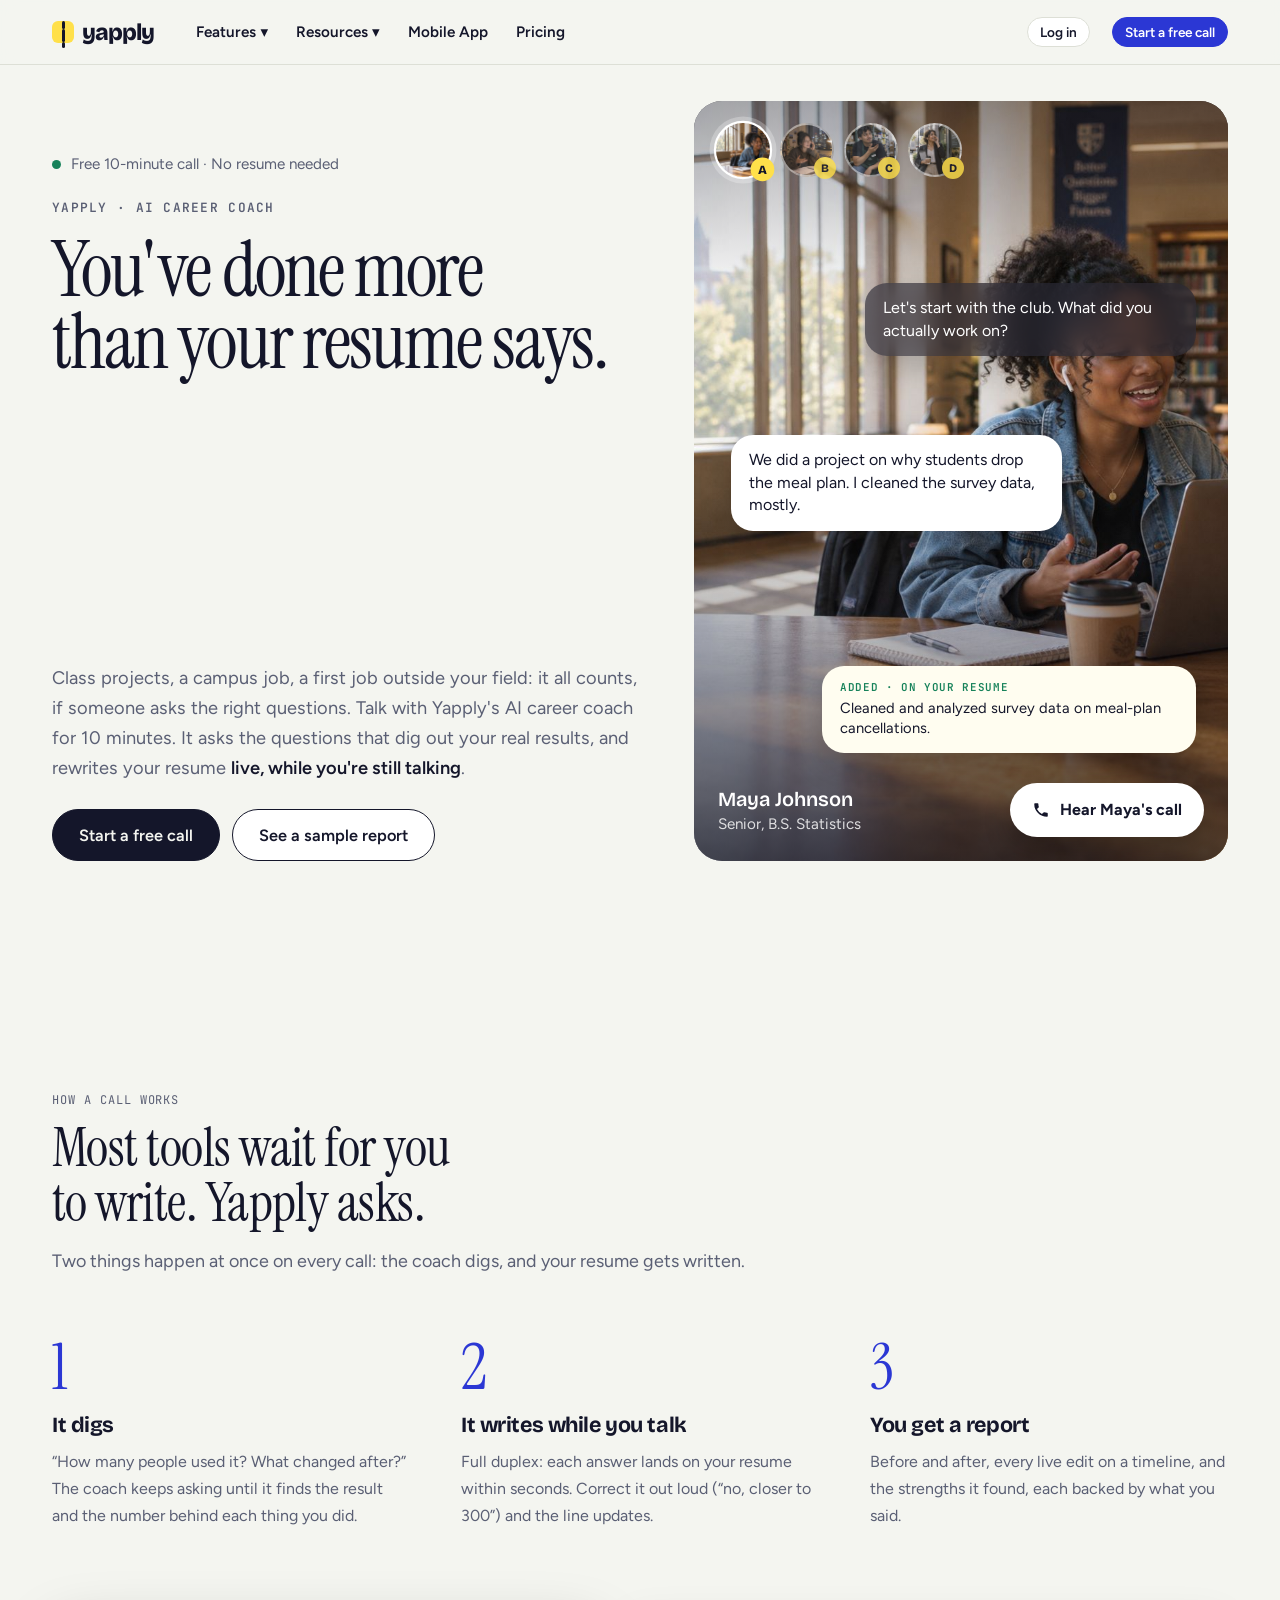
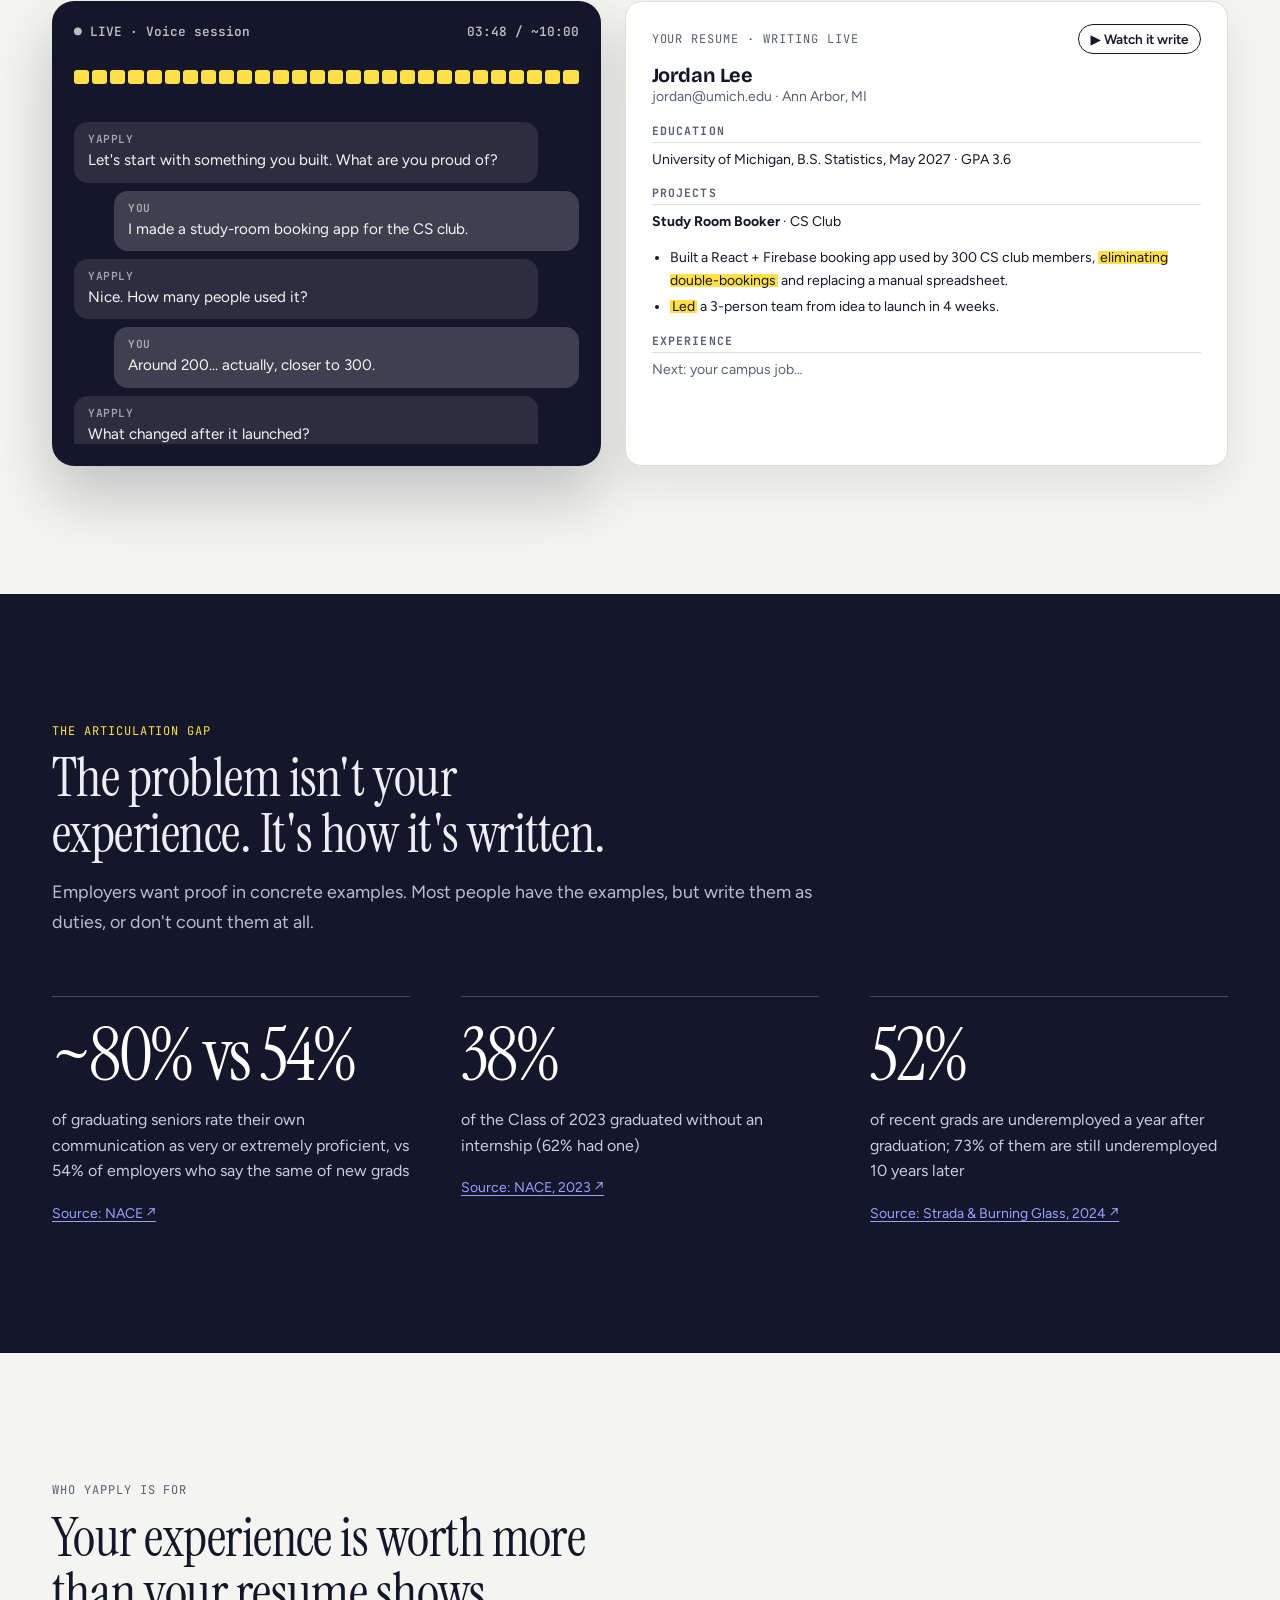
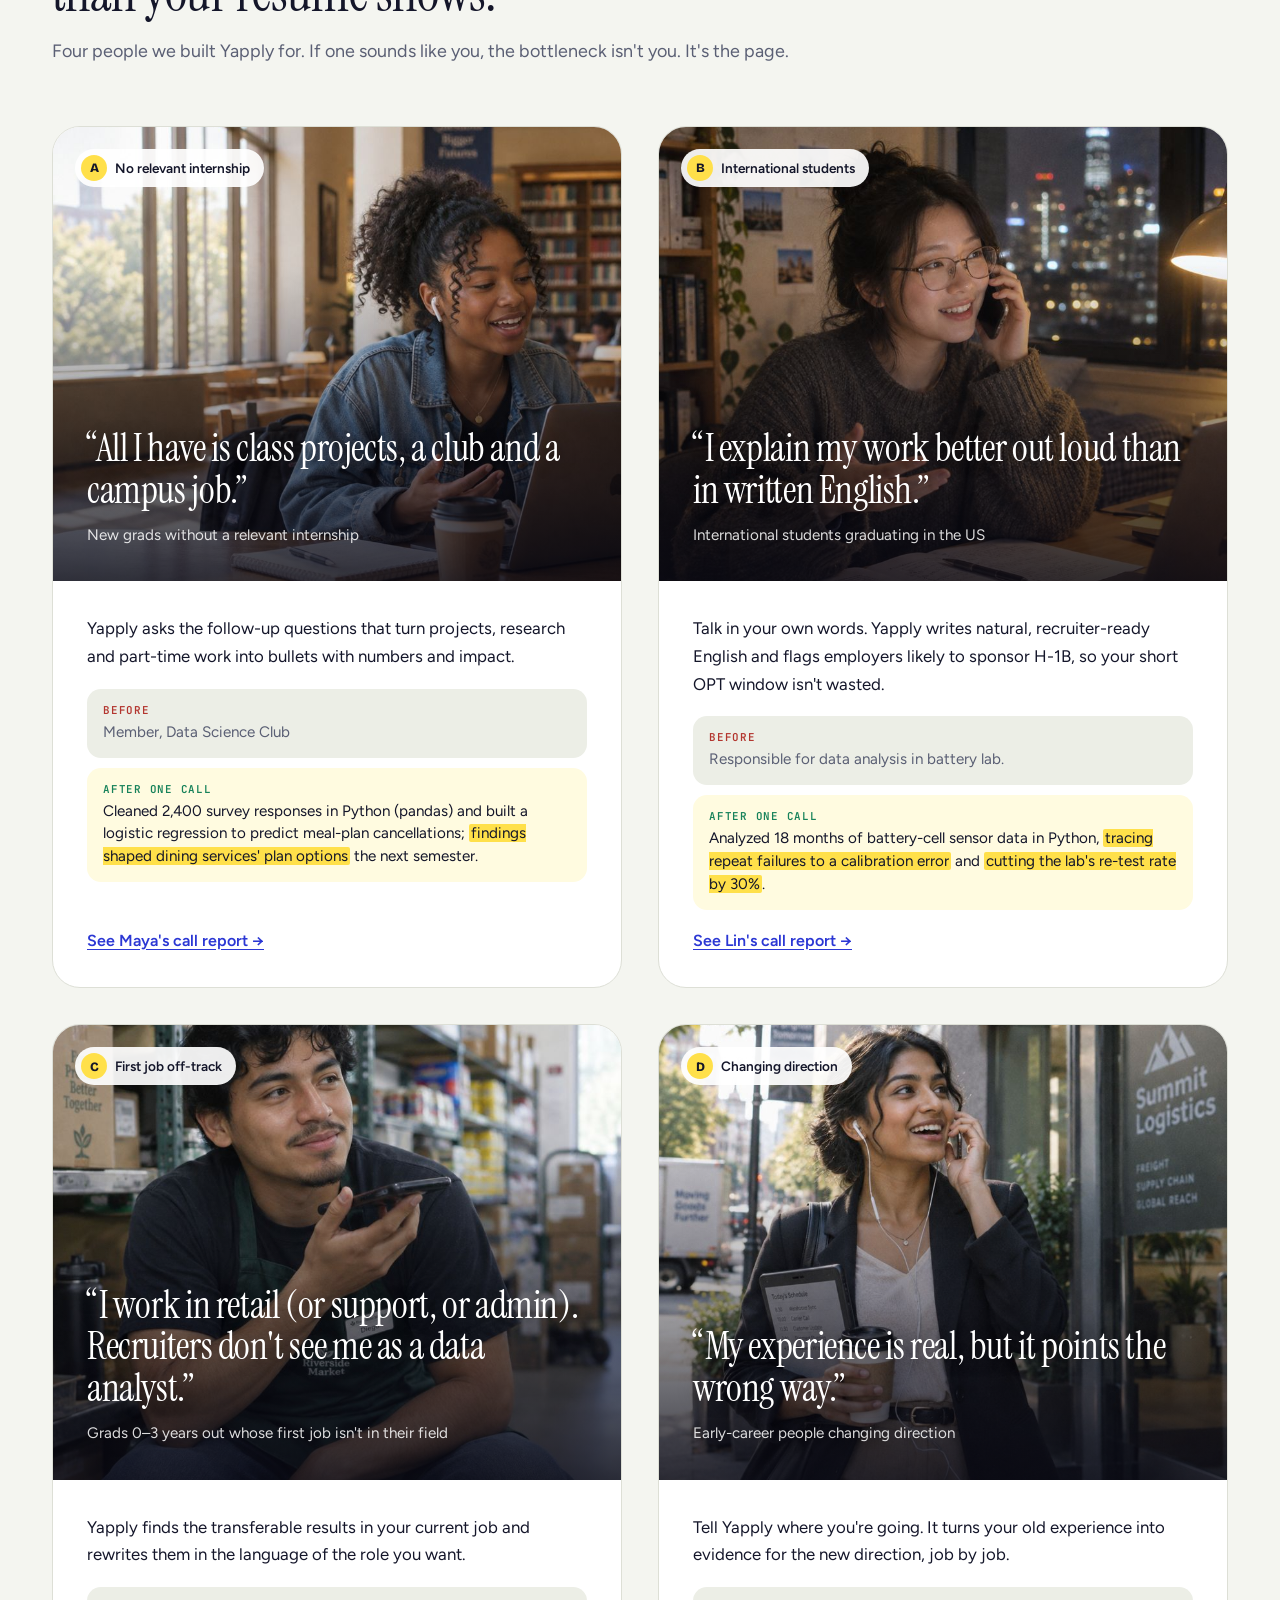
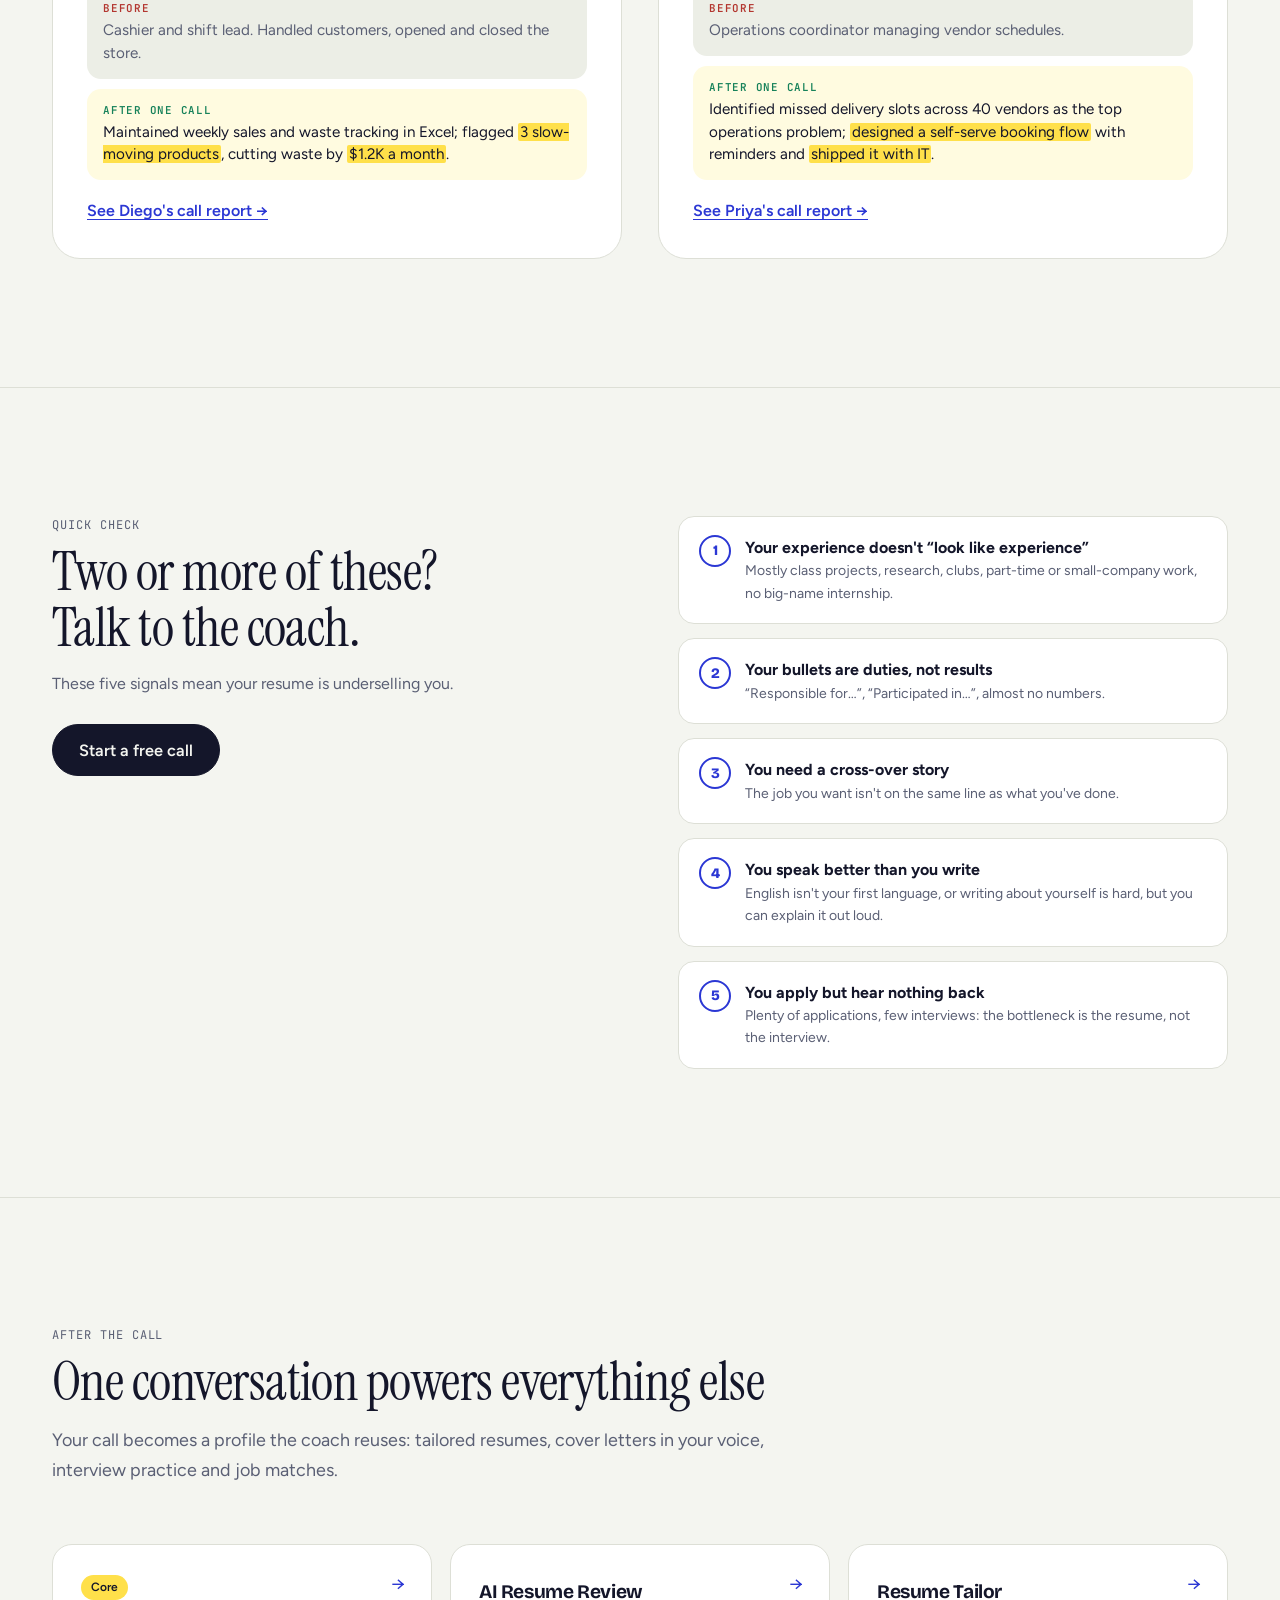
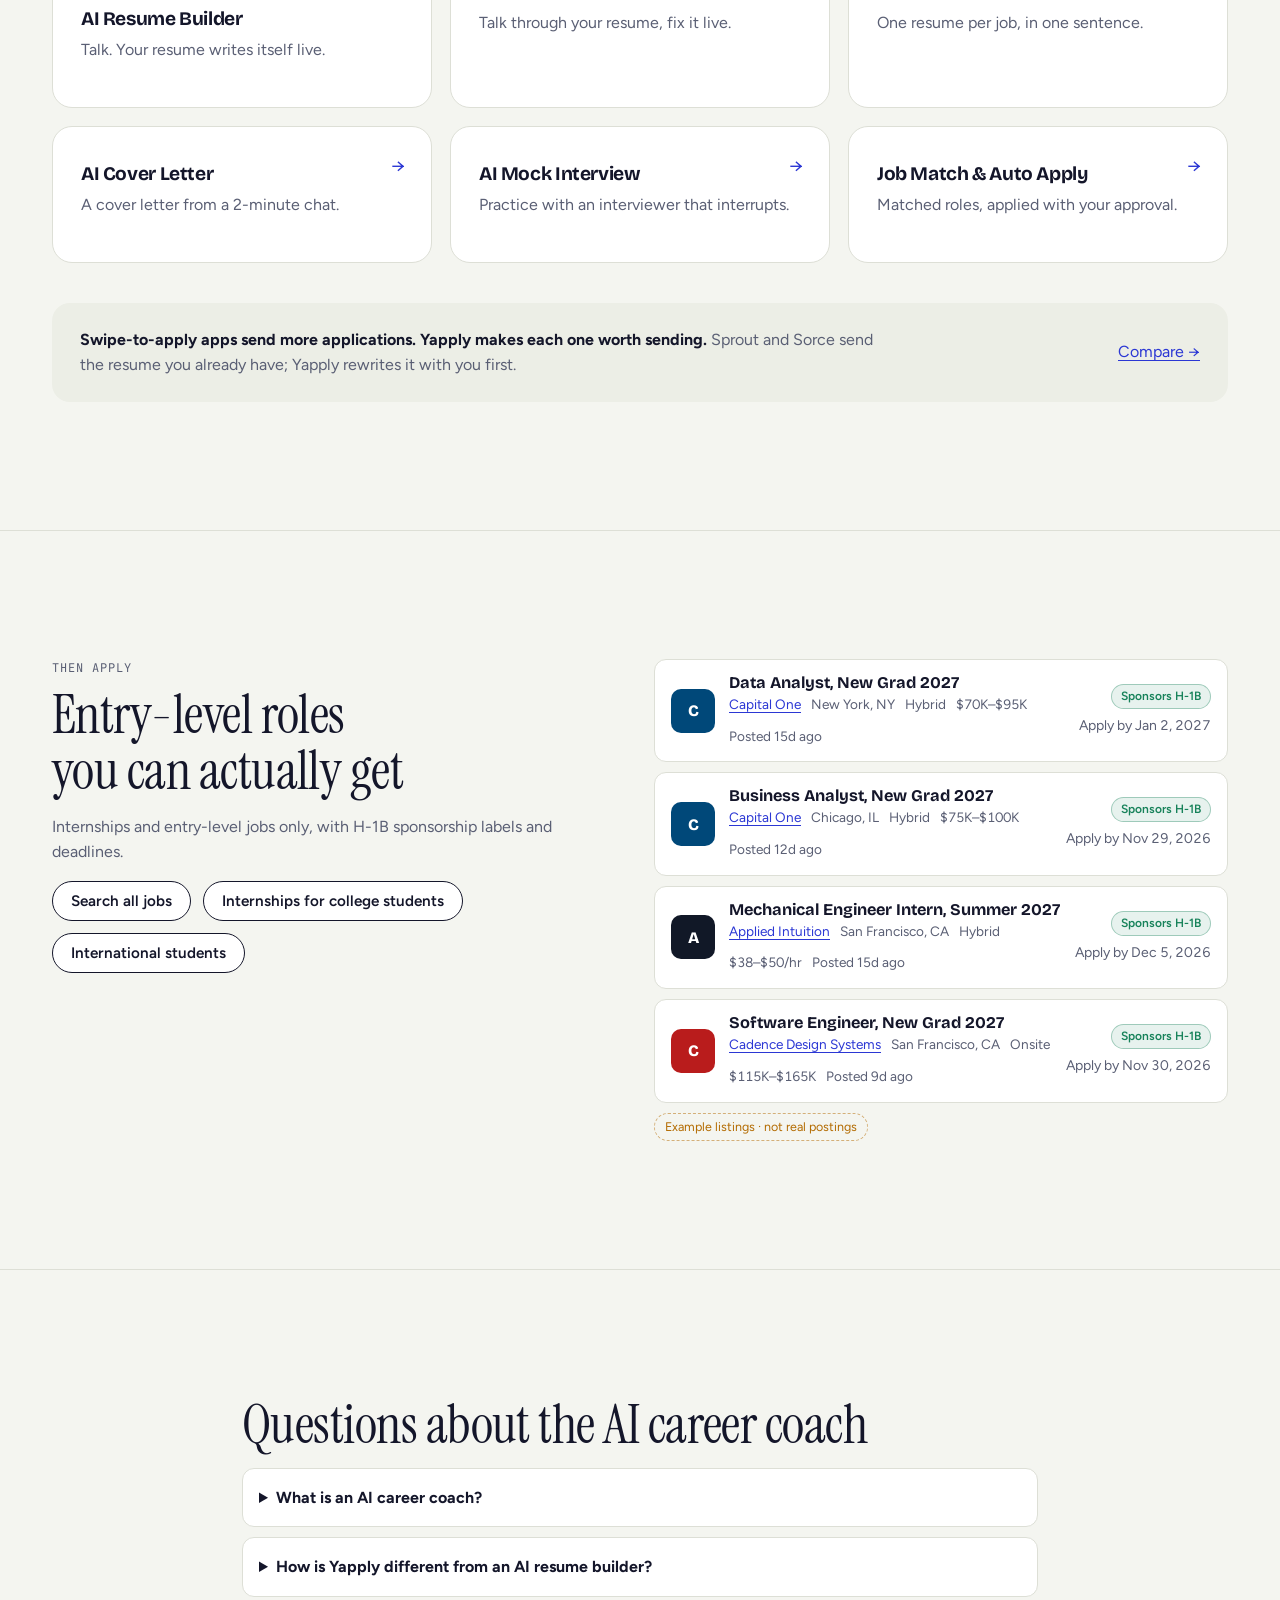
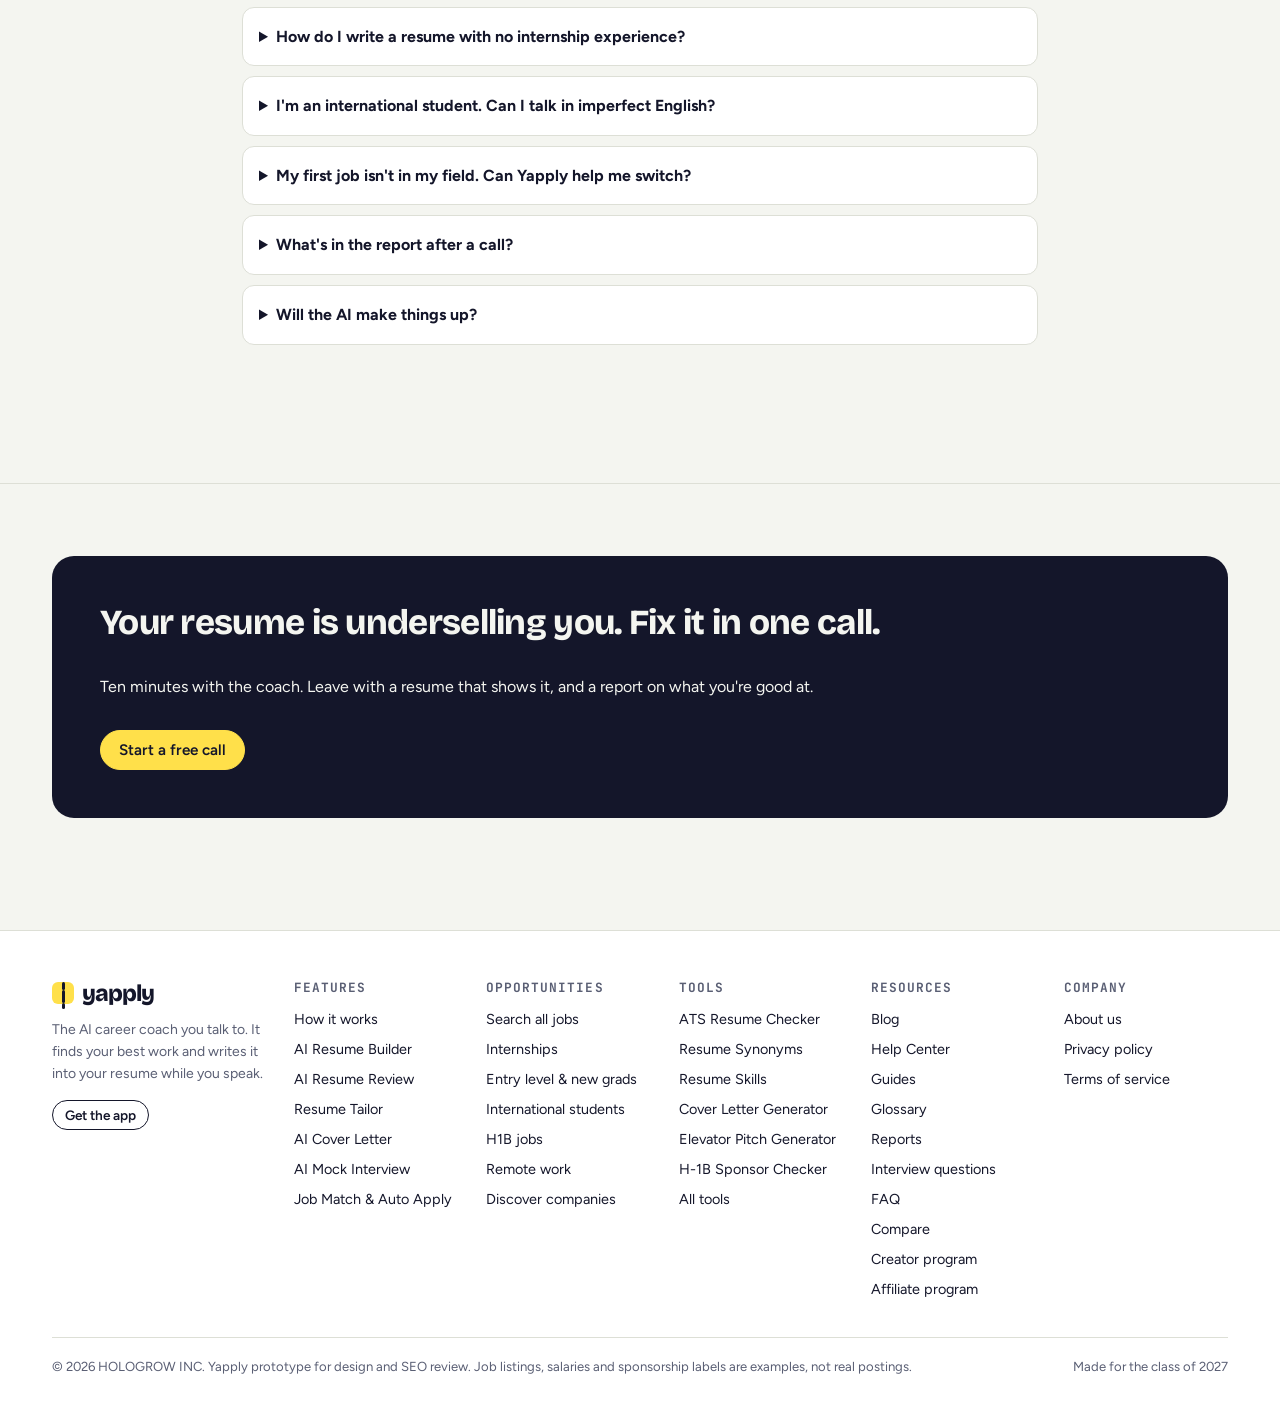
==== commit 1dc7f765: "Hero H1: You've done more than your resume says Co-Authored-By: Claude Opus 5.5 <noreply@anthropic.c" ====
--- a/index.html
+++ b/index.html
@@ -1956,9 +1956,9 @@
   <section class="hero2"><div class="wrap h2-grid">
     <div class="h2-left">
       <p class="proof"><span class="pulse"></span>Free 10-minute call · No resume needed</p>
-      <h1 class="serif"><span class="h1-kicker">Yapply · AI career coach</span>Your resume is underselling you.</h1>
+      <h1 class="serif"><span class="h1-kicker">Yapply · AI career coach</span>You've done more than your resume says.</h1>
       <div class="h2-bottom">
-        <p class="h2-lead">Class projects, a campus job, a first job outside your field: you've done more than the page shows. Talk with Yapply's AI career coach for 10 minutes. It asks the questions that dig out your real results, and rewrites your resume <b>live, while you're still talking</b>.</p>
+        <p class="h2-lead">Class projects, a campus job, a first job outside your field: it all counts, if someone asks the right questions. Talk with Yapply's AI career coach for 10 minutes. It asks the questions that dig out your real results, and rewrites your resume <b>live, while you're still talking</b>.</p>
         <div class="row"><a class="btn primary lg" href="#call">Start a free call</a><a class="btn lg" href="#report-a">See a sample report</a></div>
       </div>
     </div>
@@ -2003,7 +2003,7 @@
   </div></section>
 
   <section class="section roomy"><div class="wrap narrow"><h2 class="serif">Questions about the AI career coach</h2>${faqBlock(HOME_FAQ)}</div></section>
-  ${ctaBand("You've done more than your resume says.", "Ten minutes with the coach. Leave with a resume that shows it, and a report on what you're good at.")}`
+  ${ctaBand("Your resume is underselling you. Fix it in one call.", "Ten minutes with the coach. Leave with a resume that shows it, and a report on what you're good at.")}`
 }));
 
 route("how-it-works", () => ({
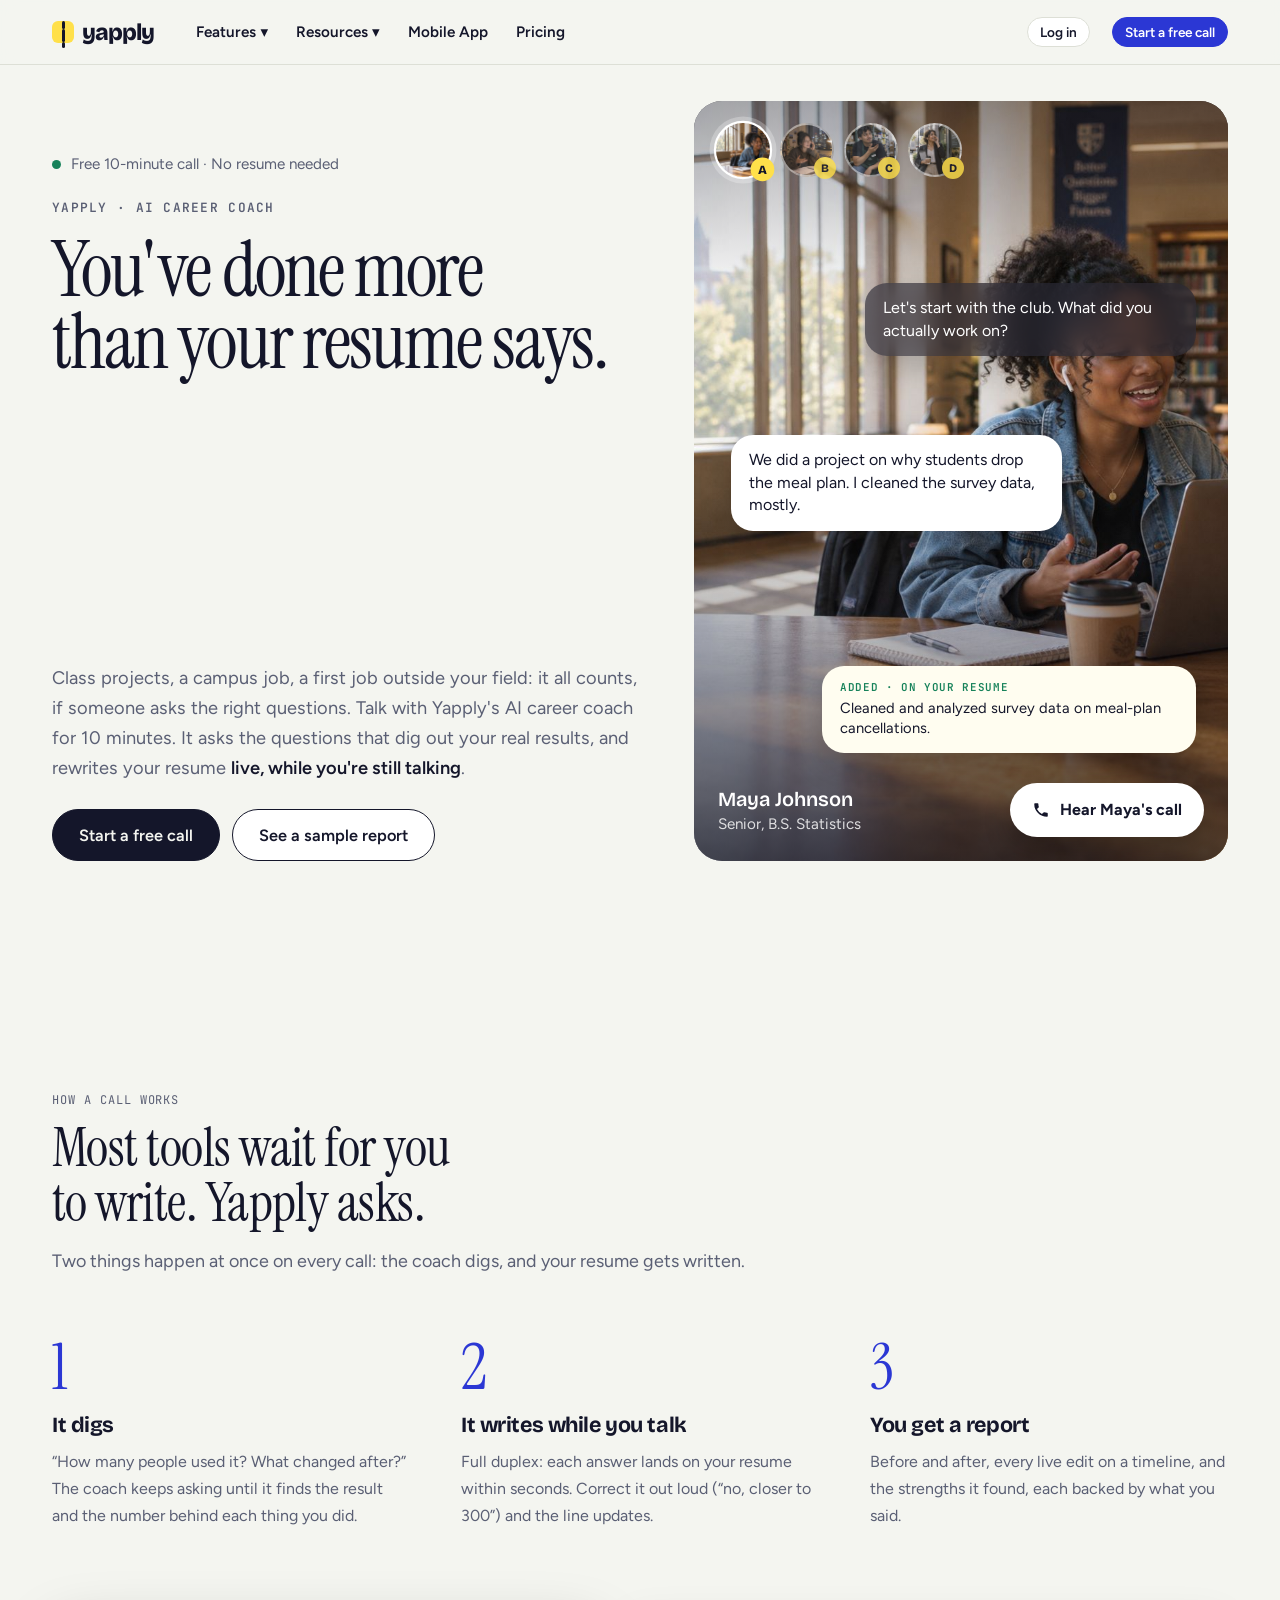
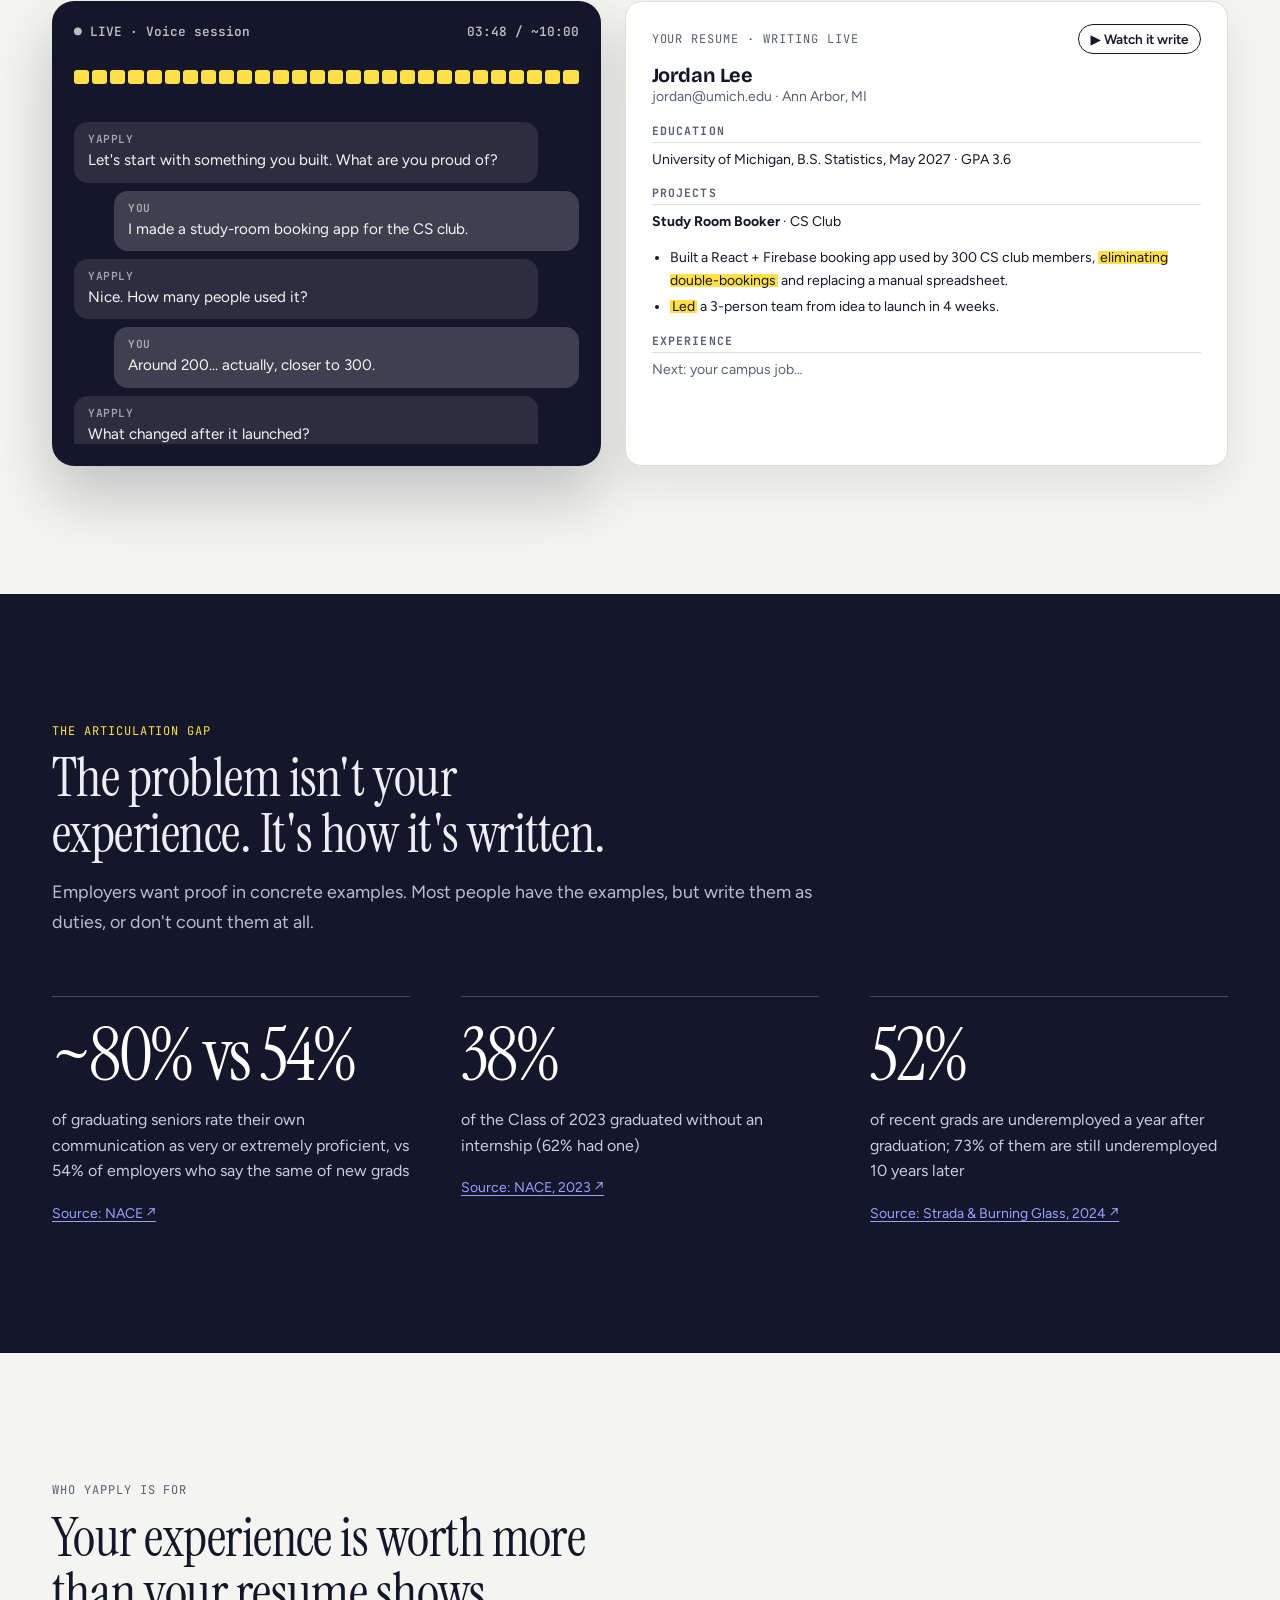
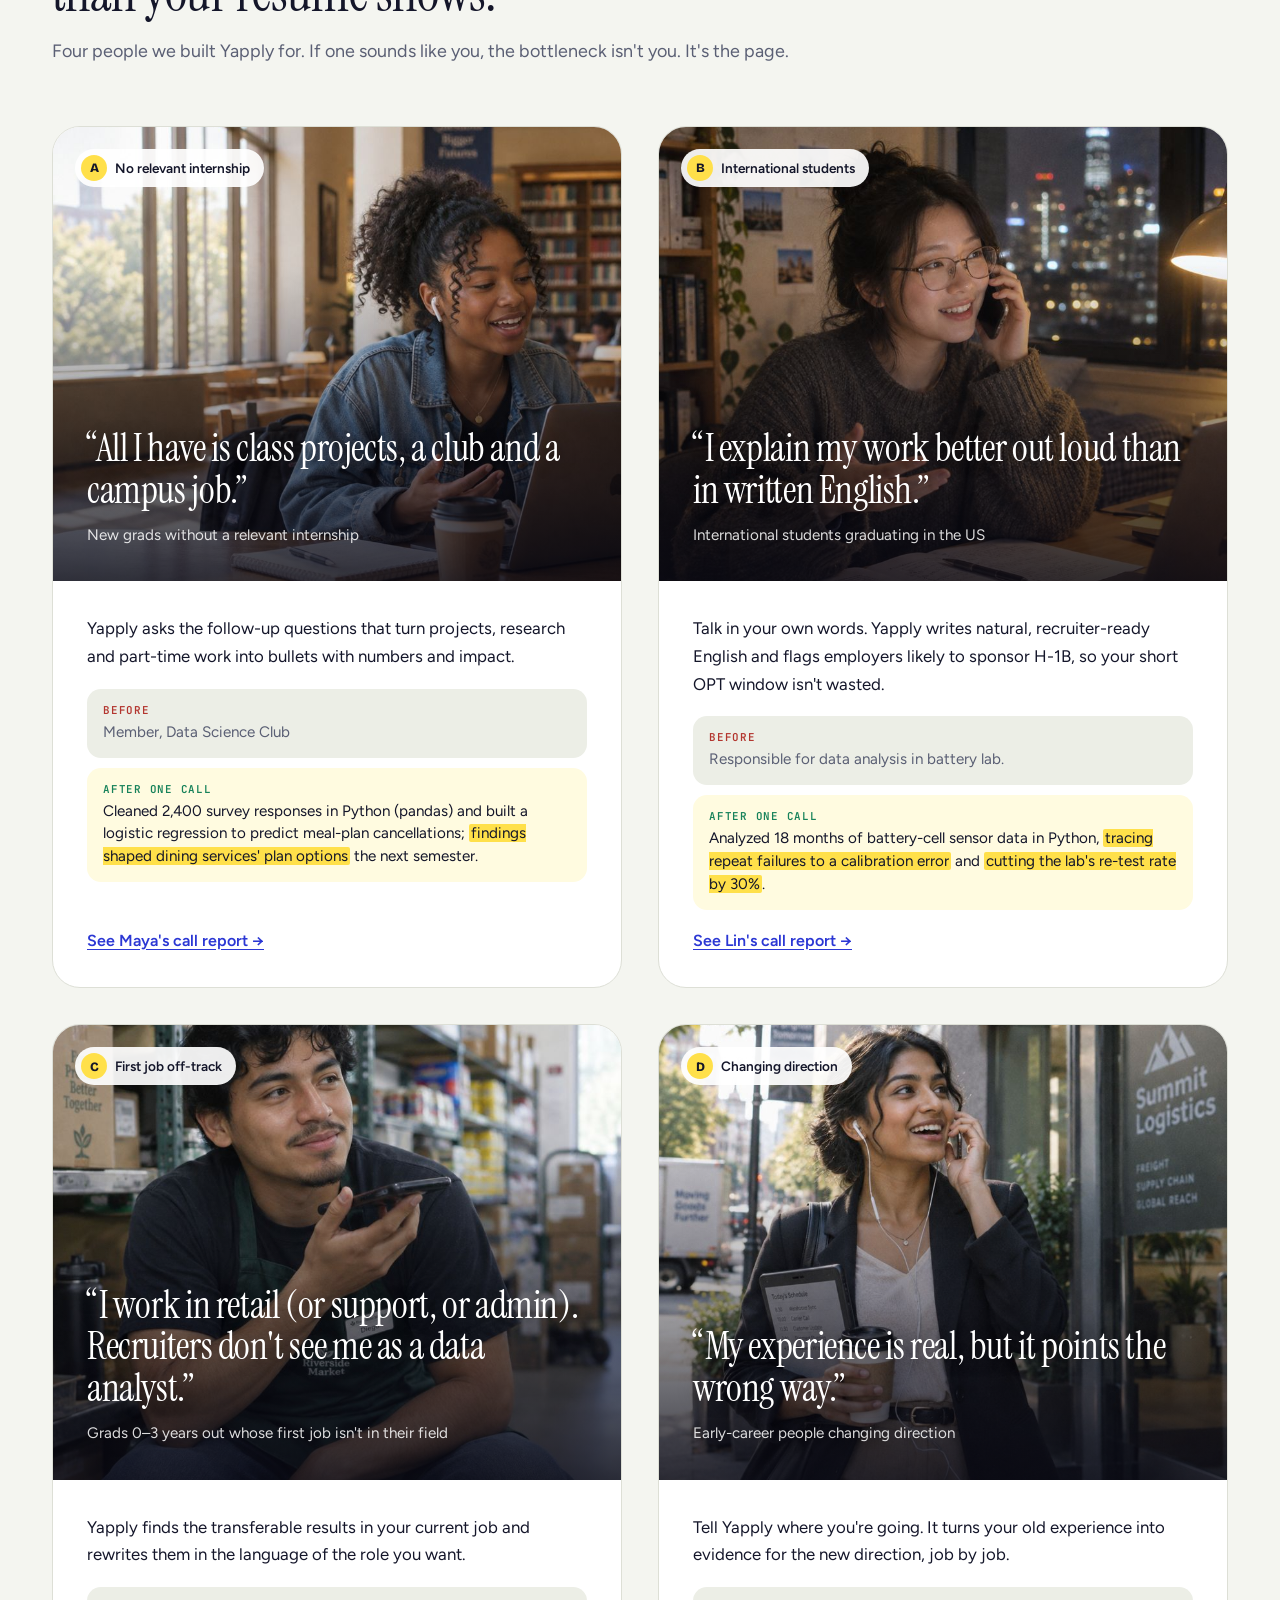
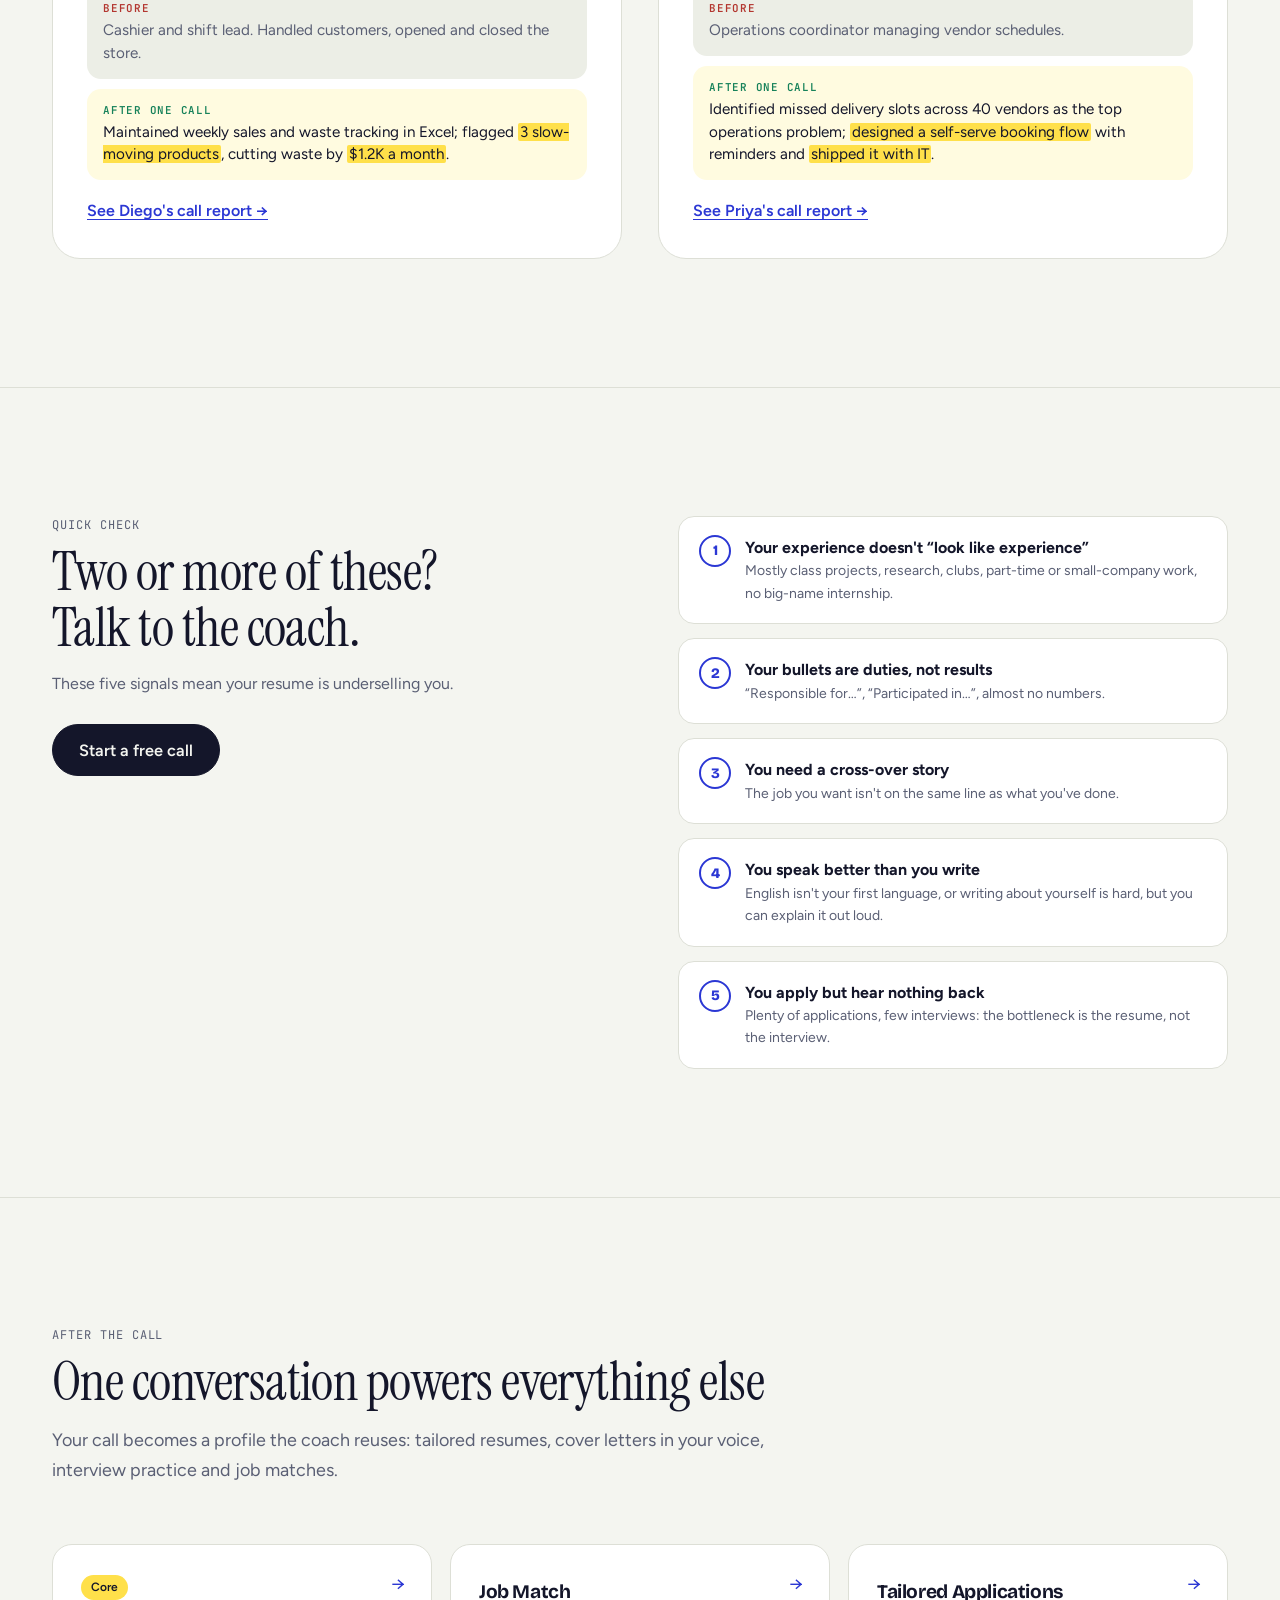
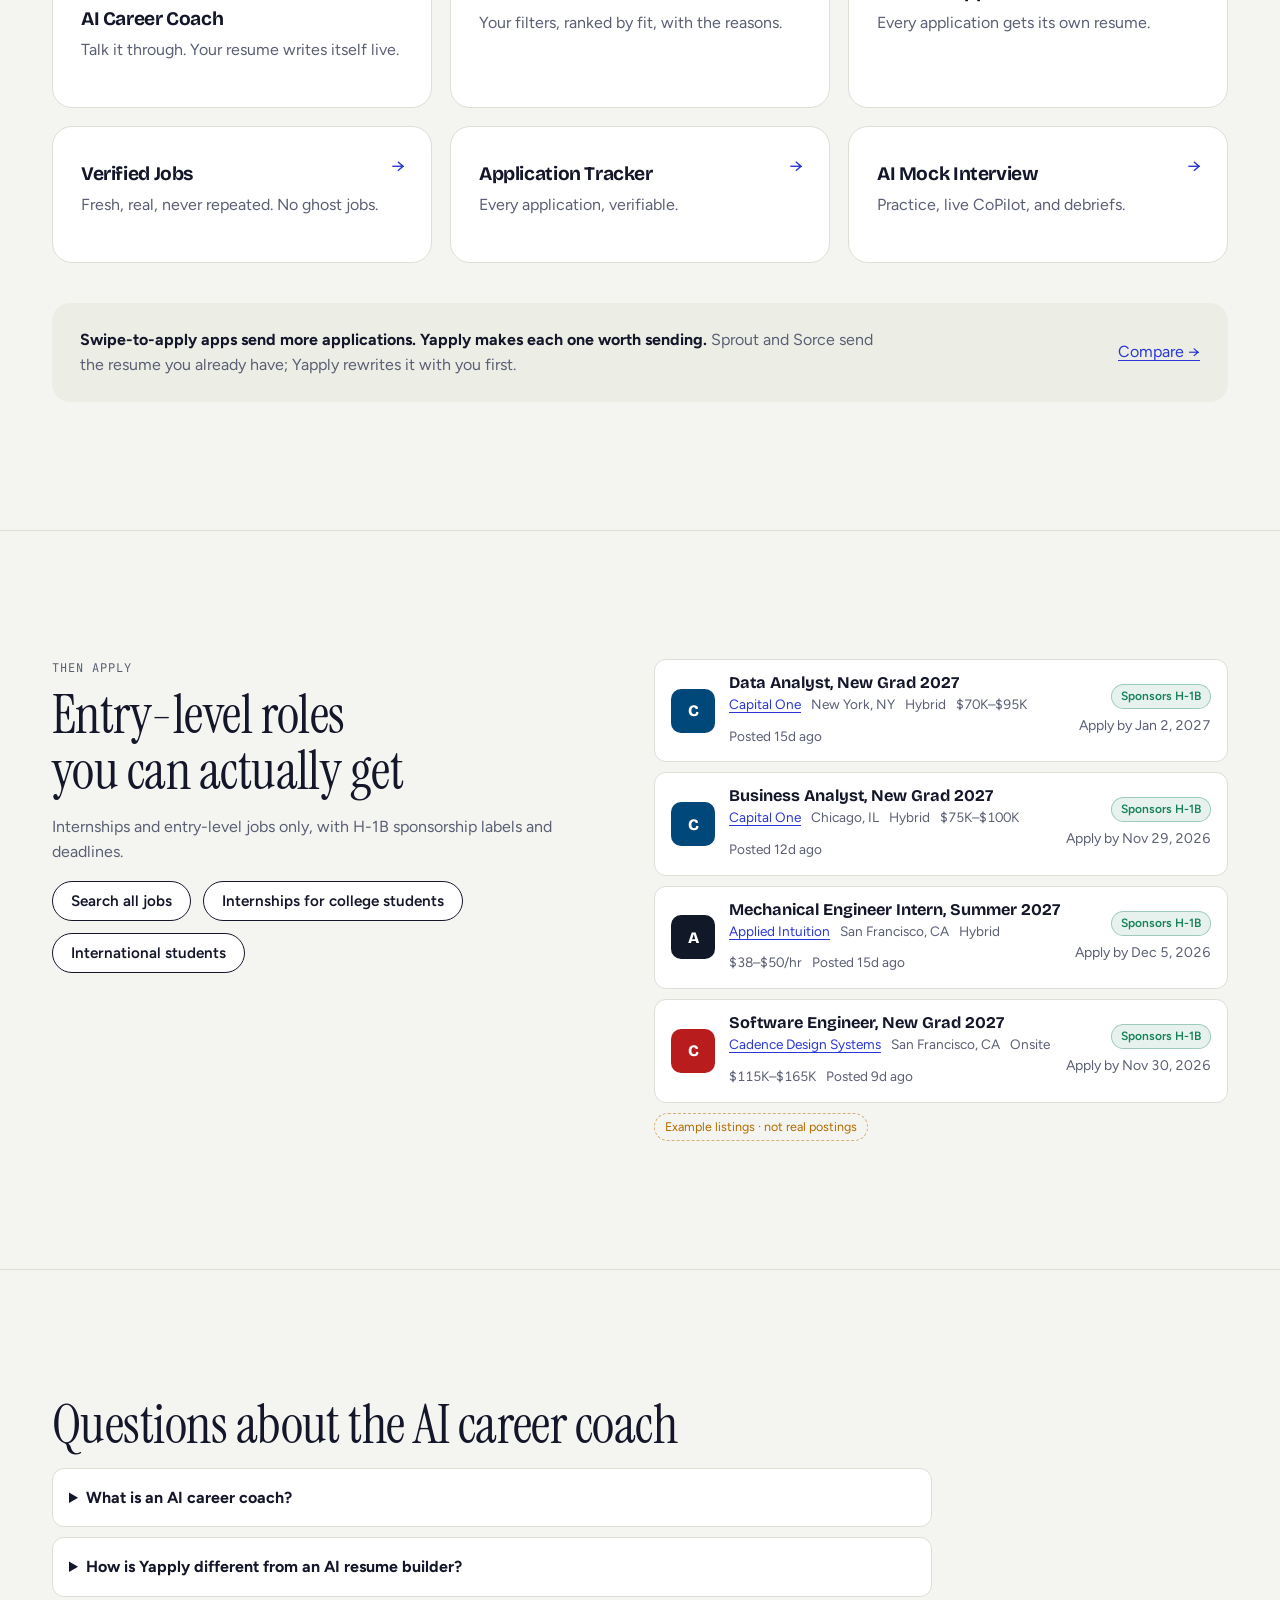
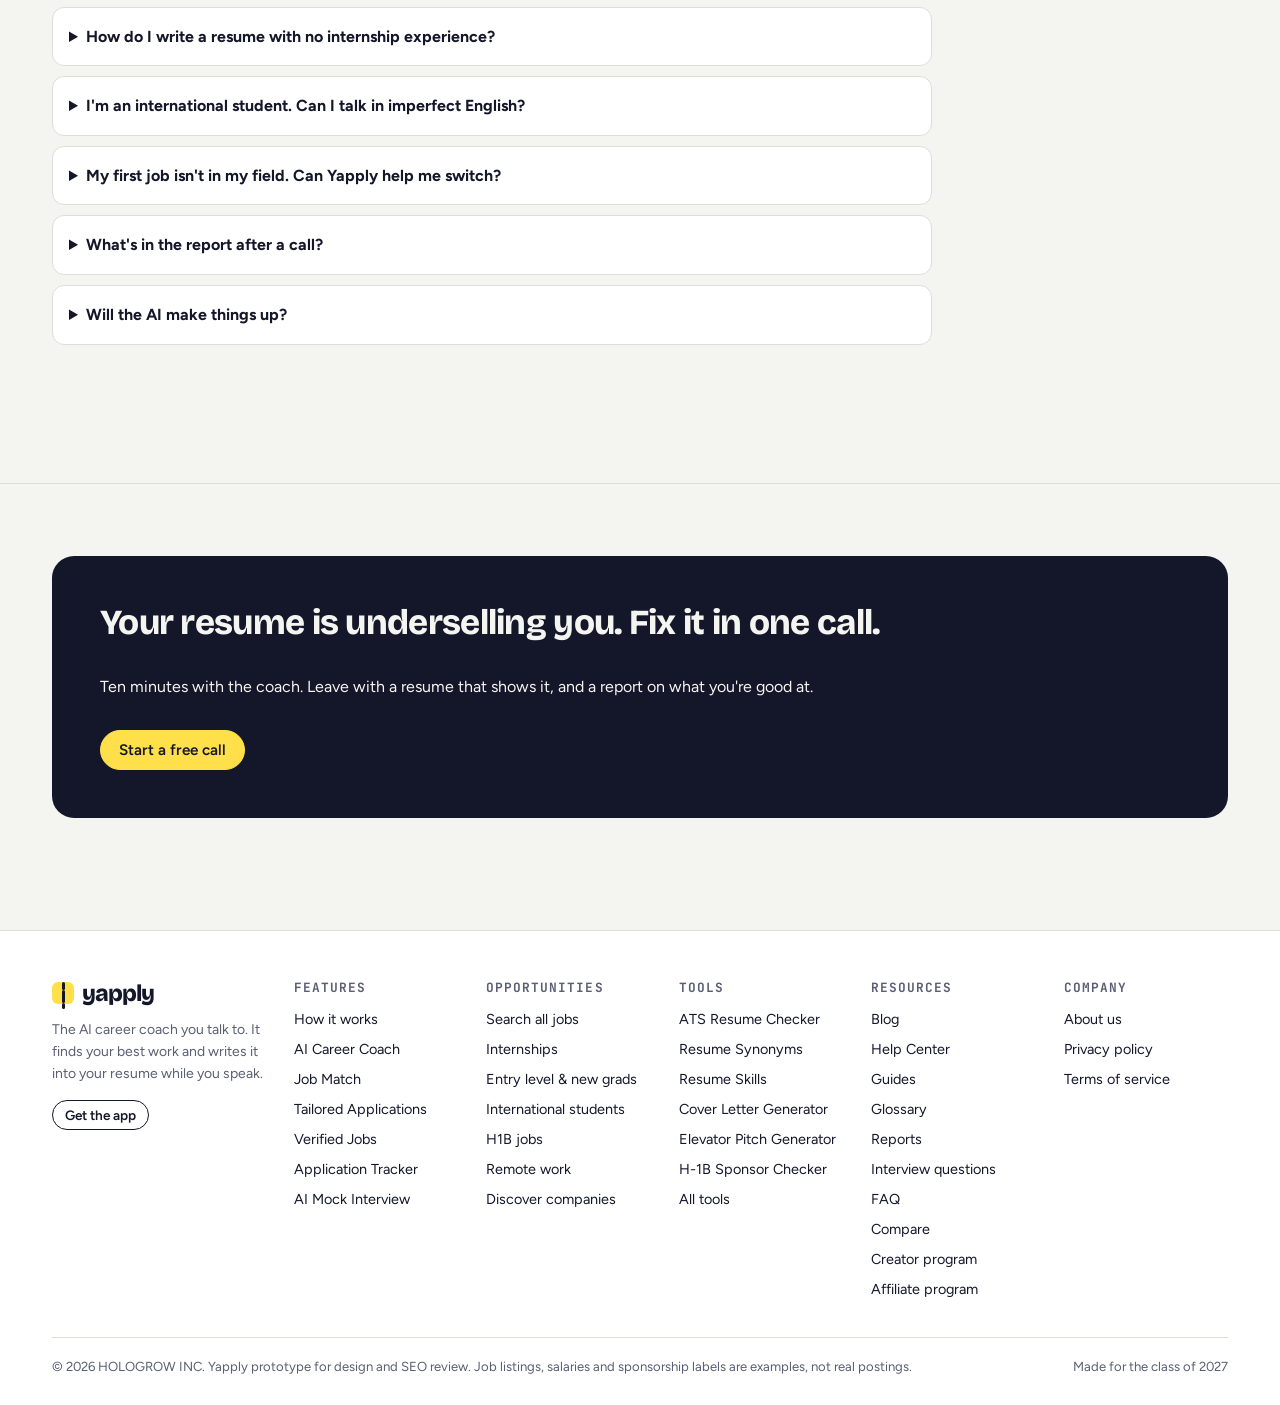
==== commit 316c5773: "Features regrouped (Coach / Apply / Interview): AI Career Coach, Job Match, Tailored Applications, V" ====
--- a/index.html
+++ b/index.html
@@ -579,6 +579,163 @@
 @media (prefers-reduced-motion: reduce) { .bub.in, .ended-card { animation: none; opacity: 1; transform: none; } .orb, .pulse { animation: none; } }
 
 .h2-left h1 .h1-kicker { font-family: var(--mono); font-size: .8rem; letter-spacing: .1em; margin-bottom: 18px; }
+
+/* ===== Feature pages ===== */
+.dd.mega { display: none; grid-template-columns: repeat(3, minmax(200px, 1fr)); gap: 8px 22px; width: min(820px, 92vw); padding: 22px 22px 16px; }
+.has-dd.open .dd.mega { display: grid; }
+.mg { display: flex; flex-direction: column; gap: 2px; }
+.mg-h { font: 600 .72rem var(--mono); letter-spacing: .08em; text-transform: uppercase; color: var(--muted); padding: 4px 10px 8px; }
+.mg-h small { display: block; font: 400 .8rem var(--body); letter-spacing: 0; text-transform: none; margin-top: 2px; }
+.mg a .tag { font-size: .62rem; padding: 1px 6px; vertical-align: 2px; }
+.mg-foot { grid-column: 1 / -1; display: flex; gap: 22px; border-top: 1px solid var(--line); padding: 12px 10px 0; margin-top: 6px; }
+.mg-foot a { font-weight: 600; font-size: .9rem; padding: 0 !important; }
+@media (max-width: 860px) { .dd.mega { grid-template-columns: 1fr; width: auto; } }
+
+.fhero { padding: clamp(36px, 6vw, 80px) 0 clamp(48px, 7vw, 96px); }
+.fh-grid { display: grid; grid-template-columns: minmax(0, 1fr) minmax(0, 1fr); gap: clamp(32px, 5vw, 72px); align-items: center; }
+.fhero h1 { font-size: clamp(2.8rem, 5.4vw, 4.8rem); line-height: .98; letter-spacing: -0.02em; margin: 14px 0 22px; }
+.fh-pain { font: 600 1.18rem/1.45 var(--display); margin: 0 0 12px; max-width: 46ch; }
+.fh-sub { font-size: 1.1rem; line-height: 1.65; color: var(--muted); max-width: 52ch; margin: 0 0 28px; }
+.fv { background: linear-gradient(160deg, #e9ebff 0%, #fff6cc 100%); border-radius: 28px; padding: clamp(22px, 3.5vw, 44px); min-height: 460px; display: flex; align-items: center; justify-content: center; }
+.fv-stack { width: 100%; max-width: 460px; display: flex; flex-direction: column; gap: 14px; }
+.center { text-align: center; }
+.roomy-s { padding: clamp(28px, 4vw, 56px) 0 !important; }
+.answer-box { border-left: 4px solid var(--accent); background: var(--panel); border-radius: 0 18px 18px 0; padding: 26px 30px; }
+.answer-box p { margin: 6px 0 0; font-size: 1.12rem; line-height: 1.7; }
+
+/* phone-style coach stream */
+.fv-phone { width: 100%; max-width: 380px; background: #fff; border-radius: 30px; padding: 18px 16px; box-shadow: 0 30px 70px rgba(20,22,42,.16); display: flex; flex-direction: column; gap: 10px; border: 1px solid var(--line); }
+.fv-top { display: flex; align-items: center; gap: 8px; font: 600 .8rem var(--mono); padding: 2px 4px 8px; border-bottom: 1px solid var(--line); }
+.fv-top .muted { margin-left: auto; }
+.fv-b { max-width: 82%; padding: 10px 14px; border-radius: 18px; font-size: .93rem; line-height: 1.4; }
+.fv-b.ai { background: var(--soft); align-self: flex-start; border-bottom-left-radius: 6px; }
+.fv-b.me { background: var(--accent); color: #fff; align-self: flex-end; border-bottom-right-radius: 6px; }
+.fv-b.cut em { display: block; font: 600 .66rem var(--mono); letter-spacing: .06em; text-transform: uppercase; opacity: .8; font-style: normal; margin-bottom: 2px; }
+.fv-card { border: 1px solid var(--line); border-radius: 14px; padding: 10px 12px; font-size: .9rem; background: #fffdf3; }
+.fv-card small { display: block; font: 600 .66rem var(--mono); letter-spacing: .06em; text-transform: uppercase; color: var(--muted); margin-bottom: 4px; }
+.fv-card p { margin: 0; line-height: 1.5; }
+.fv-card del { color: var(--bad); }
+.fv-card mark { background: var(--hi); padding: 0 2px; }
+.fv-card .src { display: block; margin-top: 6px; font-size: .75rem; color: var(--good); }
+.fv-card.folded { background: var(--soft); display: flex; justify-content: space-between; align-items: center; opacity: .7; padding: 8px 12px; }
+.fv-card.folded small { margin: 0; }
+.fv-card.folded span { font-size: .78rem; color: var(--muted); }
+.fv-card.pop { animation: bubin .6s ease both; box-shadow: 0 0 0 3px rgba(255,224,74,.45); }
+.fv-foot { display: flex; justify-content: space-between; align-items: center; padding-top: 6px; font: 600 .8rem var(--body); color: var(--accent); }
+.wave.mini { display: inline-flex; gap: 2px; height: 18px; align-items: center; }
+.wave.mini i { width: 3px; background: var(--accent); border-radius: 2px; height: 40%; animation: wv 1s ease-in-out infinite; }
+.wave.mini i:nth-child(3n) { animation-delay: .2s; } .wave.mini i:nth-child(3n+1) { animation-delay: .4s; }
+@keyframes wv { 50% { height: 100%; } }
+
+/* job card visuals */
+.chips { display: flex; flex-wrap: wrap; gap: 6px; }
+.chip { font-size: .8rem; padding: 5px 11px; border-radius: 999px; background: #fff; border: 1px solid var(--line); }
+.chip.on { border-color: var(--ink); }
+.chip.gap { border-style: dashed; color: var(--muted); }
+.jcard { background: #fff; border-radius: 22px; padding: 18px; box-shadow: 0 24px 60px rgba(20,22,42,.12); border: 1px solid var(--line); }
+.jc-head { display: flex; gap: 12px; align-items: flex-start; }
+.jc-head > div:not(.ring) { flex: 1; min-width: 0; }
+.jc-head b { display: block; font-size: 1.05rem; }
+.jc-head span:not(.tag):not(.logo-sq) { display: block; font-size: .85rem; color: var(--muted); }
+.logo-sq { width: 42px; height: 42px; flex: none; border-radius: 12px; color: #fff; display: grid; place-items: center; font: 800 1.1rem var(--display); }
+.ring { --p: 80; width: 64px; height: 64px; flex: none; border-radius: 50%; background: conic-gradient(var(--good) calc(var(--p) * 1%), var(--soft) 0); display: grid; place-items: center; position: relative; text-align: center; }
+.ring::before { content: ""; position: absolute; inset: 6px; background: #fff; border-radius: 50%; }
+.ring b, .ring small { position: relative; display: block; line-height: 1; }
+.ring b { font: 800 1.2rem var(--display); }
+.ring small { font-size: .6rem; color: var(--muted); margin-top: -10px; }
+.why { margin-top: 14px; background: #f3fbf6; border-radius: 14px; padding: 12px 14px; }
+.why p { margin: 6px 0 0; font-size: .88rem; line-height: 1.45; }
+.why mark { background: var(--hi); padding: 0 2px; }
+.ck { color: var(--good); font-weight: 800; margin-right: 8px; }
+.swipe { display: flex; justify-content: space-between; align-items: center; margin-top: 14px; }
+.sw { padding: 9px 16px; border-radius: 999px; font-weight: 700; font-size: .88rem; }
+.sw.no { background: var(--soft); color: var(--muted); }
+.sw.yes { background: var(--accent); color: #fff; }
+.swipe .hint { font: 600 .7rem var(--mono); color: var(--muted); letter-spacing: .08em; text-transform: uppercase; }
+.jd { background: #fff; border-radius: 18px; padding: 16px; border: 1px solid var(--line); display: grid; gap: 10px; }
+.diffp p { font-size: .92rem; line-height: 1.55; margin: 10px 0 0; }
+.diffp del { color: var(--muted); }
+.diffp mark { background: var(--hi); padding: 0 2px; }
+.diffp .moved { font: 600 .72rem var(--mono); color: var(--accent); }
+.gapnote { margin-top: 12px; padding: 10px 12px; border-radius: 12px; border: 1px dashed var(--warn); font-size: .86rem; background: #fff9ef; }
+.gapnote .lnk { color: var(--accent); font-weight: 600; }
+.trust { list-style: none; padding: 0; margin: 14px 0 0; display: grid; gap: 8px; font-size: .9rem; }
+.filtered { background: #fff; border-radius: 18px; padding: 14px 16px; border: 1px solid var(--line); }
+.filtered p { margin: 8px 0 0; font-size: .86rem; display: flex; gap: 8px; align-items: baseline; flex-wrap: wrap; text-decoration: line-through; text-decoration-color: rgba(179,54,47,.5); color: var(--muted); }
+.filtered .x { color: var(--bad); font-weight: 800; text-decoration: none; }
+.filtered em { font-style: normal; font: 600 .66rem var(--mono); text-transform: uppercase; letter-spacing: .05em; color: var(--bad); background: #ffecec; padding: 2px 7px; border-radius: 999px; text-decoration: none; margin-left: auto; }
+.stl { list-style: none; padding: 0; margin: 16px 0 0; display: grid; gap: 0; }
+.stl li { position: relative; padding: 0 0 14px 26px; font-size: .9rem; }
+.stl li::before { content: ""; position: absolute; left: 4px; top: 4px; width: 12px; height: 12px; border-radius: 50%; border: 2px solid var(--line); background: #fff; }
+.stl li.done::before { background: var(--good); border-color: var(--good); }
+.stl li:not(:last-child)::after { content: ""; position: absolute; left: 10px; top: 18px; bottom: 0; width: 2px; background: var(--line); }
+.stl b { display: block; } .stl span { color: var(--muted); font-size: .82rem; }
+.proofs { display: flex; flex-wrap: wrap; gap: 6px; margin-top: 4px; }
+.pf { font-size: .78rem; padding: 5px 10px; border-radius: 8px; background: var(--soft); font-weight: 600; }
+.shot { margin-top: 12px; border: 1px solid var(--line); border-radius: 12px; padding: 12px; display: grid; gap: 6px; background: repeating-linear-gradient(0deg, #fafaf7, #fafaf7 2px, #fff 2px, #fff 4px); position: relative; }
+.shot i { height: 8px; border-radius: 4px; background: #e3e5dc; width: 80%; }
+.shot i.s { width: 55%; }
+.shot b { position: absolute; right: 12px; bottom: 10px; font: 600 .7rem var(--mono); color: var(--good); border: 1.5px solid var(--good); border-radius: 6px; padding: 2px 6px; transform: rotate(-6deg); }
+.modes-tabs { display: flex; gap: 6px; background: #fff; padding: 5px; border-radius: 999px; align-self: center; border: 1px solid var(--line); }
+.modes-tabs span { padding: 7px 18px; border-radius: 999px; font-weight: 600; font-size: .88rem; color: var(--muted); }
+.modes-tabs .on { background: var(--ink); color: #fff; }
+.li-q p { font: 400 1.25rem/1.3 var(--serif); margin: 8px 0 0; }
+.li-s { margin-top: 14px; background: #eef0ff; border-radius: 14px; padding: 12px 14px; }
+.li-s p { margin: 6px 0 0; font-size: .9rem; line-height: 1.5; }
+.deb .tm-row { grid-template-columns: 90px minmax(0,1fr); margin: 10px 0 0; }
+
+/* page sections */
+.modes { display: grid; grid-template-columns: repeat(3, minmax(0,1fr)); gap: clamp(20px, 3vw, 40px); }
+.modes > div { border-top: 1px solid var(--ink); padding-top: 22px; }
+.modes .n { font-size: 1.1rem; color: var(--accent); }
+.modes h3 { font-size: 2.1rem; margin: 8px 0 14px; font-weight: 400; }
+.modes p { color: var(--muted); line-height: 1.7; font-size: 1.04rem; }
+.steps-n { display: grid; grid-template-columns: repeat(var(--n, 3), minmax(0,1fr)); gap: clamp(20px, 3vw, 44px); }
+.steps-n .n { display: block; font-size: 3.4rem; line-height: 1; color: var(--accent); }
+.steps-n h3 { font-size: 1.2rem; margin: 12px 0 8px; }
+.steps-n p { line-height: 1.65; }
+.try-mi { margin-top: 56px; max-width: 760px; }
+.promise { max-width: 860px; margin-bottom: 48px; }
+.promise h2 { color: #fff; font-size: clamp(2.6rem, 5.4vw, 4.4rem); line-height: 1; }
+.promise p { color: #c9ccdd; font-size: 1.15rem; line-height: 1.7; margin: 10px 0 0; }
+.proofs-band { display: grid; grid-template-columns: repeat(auto-fit, minmax(min(100%, 300px), 1fr)); gap: clamp(24px, 4vw, 56px); }
+.proofs-band > div { border-top: 1px solid rgba(255,255,255,.22); padding-top: 20px; }
+.proofs-band b { display: block; font-size: clamp(2.6rem, 5vw, 3.8rem); line-height: 1; color: #ffe04a; margin-bottom: 10px; }
+.proofs-band p { color: #e4e6f0; line-height: 1.6; margin: 0 0 8px; }
+.proofs-band .small { color: #9aa0bd; } .proofs-band a { color: #9aa2ff; }
+.pts { display: grid; grid-template-columns: repeat(2, minmax(0,1fr)); gap: 18px; }
+.pts > div { padding: 30px; border-radius: 22px; background: var(--panel); border: 1px solid var(--line); }
+.pts h3 { margin: 0 0 8px; font-size: 1.25rem; }
+.pts p { margin: 0; line-height: 1.65; }
+.cmp-wrap { overflow-x: auto; border-radius: 22px; border: 1px solid var(--line); background: var(--panel); }
+.cmp { width: 100%; border-collapse: collapse; min-width: 560px; }
+.cmp th, .cmp td { text-align: left; padding: 18px 22px; border-bottom: 1px solid var(--line); vertical-align: top; line-height: 1.5; }
+.cmp tbody tr:last-child th, .cmp tbody tr:last-child td { border-bottom: 0; }
+.cmp thead th { font: 600 .74rem var(--mono); letter-spacing: .08em; text-transform: uppercase; color: var(--muted); }
+.cmp thead th:last-child { color: var(--accent); }
+.cmp tbody th { font-weight: 600; width: 28%; }
+.cmp td { color: var(--muted); }
+.cmp td:last-child { background: #fffbe0; color: var(--ink); }
+.who-mini { display: grid; grid-template-columns: repeat(2, minmax(0,1fr)); gap: 16px; }
+.wm { display: flex; gap: 18px; align-items: center; padding: 14px; border-radius: 20px; background: var(--panel); border: 1px solid var(--line); text-decoration: none; color: inherit; transition: border-color .2s; }
+.wm:hover { border-color: var(--ink); }
+.wm-img { width: 92px; height: 92px; flex: none; border-radius: 16px; background-size: cover; background-position: center 25%; }
+.wm-t small { display: block; font: 600 .7rem var(--mono); letter-spacing: .06em; text-transform: uppercase; color: var(--muted); margin-bottom: 6px; }
+.wm-t b { font-size: 1.05rem; line-height: 1.4; }
+.next-f { display: grid; grid-template-columns: 1fr auto; gap: 4px 20px; padding: 32px 36px; border-radius: 24px; background: var(--ink); color: #fff; text-decoration: none; }
+.next-f .eyebrow { color: #ffe04a; }
+.next-f b { font-size: 2.4rem; font-weight: 400; }
+.next-f .muted { color: #b9bdd3; }
+.next-f .go { grid-row: 1 / span 3; grid-column: 2; align-self: center; font-size: 2rem; }
+.fg-head { display: flex; align-items: baseline; gap: 18px; margin-bottom: 22px; flex-wrap: wrap; }
+.fg-head h2 { margin: 0; font-size: clamp(1.8rem, 3vw, 2.4rem); }
+@media (max-width: 960px) {
+  .fh-grid, .modes, .steps-n, .pts, .who-mini { grid-template-columns: 1fr; }
+  .fv { min-height: 0; }
+}
+
+.wrap.narrow { max-width: var(--wrap); }
+.wrap.narrow > * { max-width: 880px; }
 
 </style>
 </head>
@@ -1008,63 +1165,104 @@
   ["52%", "of recent grads are underemployed a year after graduation; 73% of them are still underemployed 10 years later", "https://www.burningglassinstitute.org/s/Talent-Disrupted-03052024.pdf", "Strada & Burning Glass, 2024"]
 ];
 
-// ---------- FEATURES (kws = target keywords with US monthly volume / KD from the gap export) ----------
+// ---------- FEATURES ----------
+// Grouped by the user journey: Coach → Apply → Interview. kws = target keywords (US monthly volume / KD from the gap export; null = not in export).
+const FEATURE_GROUPS = [["Coach", "Find your story"], ["Apply", "Send it to real jobs"], ["Interview", "Get the offer"]];
+const REVIEW_STUDY = "Yapply analysis of 3,406 app-store and browser-extension reviews of three popular AI job-search tools, Nov 2026";
 const FEATURES = [
-  { slug: "ai-resume-builder", name: "AI Resume Builder", flag: true, short: "Talk. Your resume writes itself live.",
-    title: "Free AI Resume Builder: Talk, and It Writes Live", desc: "Yapply's AI resume builder interviews you by voice and writes your resume live. For new grads, international students and career changers.",
-    h1: "The AI resume builder that interviews you first", pain: "You've done more than your resume says. Nobody asked the right questions.",
-    one: "Talk for 10 minutes. Yapply asks the follow-ups a recruiter would ask, and writes each answer onto your resume while you speak, with the numbers you forgot you had.",
-    kws: [["ai resume builder", 22200, 88], ["ai resume builder free", 8100, 89], ["resume ai", 6600, 82], ["ai resume", 5400, 46], ["resume builder ai", 5400, 81], ["ai powered resume builder", 5400, 80]],
-    answer: "Yapply is a voice AI resume builder: you talk about your classes, projects and jobs, it asks follow-up questions, and every answer is written onto your resume in real time as a strong, quantified bullet. Correct it out loud. When the conversation ends, the resume is done.",
-    bullets: [["It asks, you answer", "“How many people used it? What changed after?” Follow-ups pull out the numbers and impact recruiters look for."], ["Written while you talk", "Each answer becomes a bullet on screen within seconds, starting with a strong verb."], ["Correct it out loud", "Interrupt any time: “no, 300 users” or “that was a team project.” The line updates."], ["Nothing invented", "Every line comes from what you said. Export a one-page, ATS-friendly PDF or DOCX."]],
-    for: { A: "Turns class projects, research and clubs into real experience.", B: "Speak naturally; get fluent, recruiter-ready English.", C: "Finds the results hidden in a job outside your field.", D: "Frames your past work for where you're going." },
-    vs: "Template builders and swipe-to-apply apps assume you already know what to write. Yapply is for people who don't yet: it finds the material first, then writes it." },
-  { slug: "ai-resume-review", name: "AI Resume Review", short: "Talk through your resume, fix it live.",
-    title: "AI Resume Review & Checker That Rewrites Weak Bullets", desc: "Upload your resume. Yapply scores it, asks about every weak bullet and rewrites it live from your answers. Free AI resume checker for new grads.",
-    h1: "AI resume review that fixes what it finds", pain: "Applying everywhere and hearing nothing back? The bottleneck is your resume.",
-    one: "Upload your resume. Yapply scores it, then turns each weak bullet into a question and rewrites the line while you answer.",
-    kws: [["how to make a resume stand out", 9900, 37], ["resume review", 3600, 51], ["ai resume checker", 2900, 57], ["ai resume reviewer", 390, 26]],
-    answer: "AI Resume Review checks your resume for ATS readability, numbers and verb strength, then asks you about every weak line (“what was the result?”) and rewrites it from your spoken answer, so the fix uses facts only you know.",
-    bullets: [["A score in seconds", "ATS readability, numbers per bullet, weak verbs, length."], ["Questions, not red marks", "Each duty-style bullet becomes one question you answer out loud."], ["Rewritten as you talk", "The new line replaces the old one on screen. Keep or undo."]],
-    for: { A: "Shows which bullets read like duties, not results.", B: "Fixes phrasing that sounds translated.", C: "Flags bullets that hide transferable results.", D: "Spots lines that point toward your old field." },
-    vs: "Resume checkers tell you what's wrong. Yapply asks the question that fixes it, then rewrites the line." },
-  { slug: "resume-tailor", name: "Resume Tailor", short: "One resume per job, in one sentence.",
-    title: "Tailor Your Resume to Any Job Description with AI", desc: "Say “tailor it for this job.” Yapply rewrites your resume to the job description using only true facts from your conversation, with a line-by-line diff.",
-    h1: "Tailor your resume to every job description", pain: "One resume for every job reads like it was written for none of them.",
-    one: "Pick a job and say “tailor it.” Yapply rewrites your resume for that job description, using only facts from your conversation, and shows every change.",
-    kws: [["tailor resume", 1000, 50], ["tailor resume to job description", 320, 43], ["can ai tailor my resume to a job posting", 320, 17]],
-    answer: "Resume Tailor rewrites your resume for one job: it mirrors the job description's keywords where they're true for you, reorders bullets by relevance and shows a before-and-after diff. It never adds experience you didn't describe.",
-    bullets: [["Keywords that are true", "Matches the job's skills and terms only where your conversation backs them up."], ["See every change", "Line-by-line diff. Accept or reject by click or by voice."], ["A version per application", "Keeps each tailored resume with the job it was made for."]],
-    for: { A: "Points class projects at each job's requirements.", B: "Keeps your English natural while matching the job's terms.", C: "Re-frames your current job for each target role.", D: "Writes a new-direction version without losing the facts." },
-    vs: "Most tailoring tools reshuffle the text you typed. Yapply tailors from the whole conversation, which holds far more than your resume ever did." },
-  { slug: "ai-cover-letter", name: "AI Cover Letter", short: "A cover letter from a 2-minute chat.",
-    title: "AI Cover Letter Generator That Sounds Like You", desc: "Tell Yapply in two minutes why you want the job. It writes a specific, one-page cover letter in your voice. Free AI cover letter generator for new grads.",
-    h1: "The AI cover letter generator that sounds like you", pain: "Template cover letters sound like templates. Recruiters can tell.",
-    one: "Say in two minutes why you want this job. Yapply writes a one-page cover letter from your words and the stories already on your resume.",
-    kws: [["cover letter generator", 9900, 74], ["ai cover letter generator", 2900, 74], ["chatgpt cover letter", 2400, 21], ["how to end a cover letter", 3600, 14]],
-    answer: "Yapply writes cover letters from what you say out loud plus the stories already on your resume, so each letter names the company, the role and one concrete result, in your own voice.",
-    bullets: [["Two-minute voice brief", "Say why this company. Yapply asks one follow-up."], ["Your words, edited", "Keeps your phrasing so it doesn't read like a template."], ["One page, specific", "Opening, one proof story, a clear close."]],
-    for: { A: "Explains why projects prepared you for the role.", B: "Turns what you said in your own words into fluent English.", C: "Explains your path into the field in two lines.", D: "Tells the career-change story recruiters need to hear." },
-    vs: "Generators fill blanks in a template. Yapply starts from your real reason for wanting the job." },
-  { slug: "ai-mock-interview", name: "AI Mock Interview", short: "Practice with an interviewer that interrupts.",
-    title: "AI Mock Interview with a Real-Time Voice Interviewer", desc: "Practice behavioral and role interviews out loud with a full-duplex AI interviewer that asks about your own resume and interrupts vague answers.",
-    h1: "AI mock interviews that feel like the real thing", pain: "You know the answer. Then the interviewer asks a follow-up and it falls apart.",
-    one: "Practice out loud with a full-duplex voice interviewer that follows up and interrupts, using questions built from your resume and the job.",
-    kws: [["mock interview", 26600, null], ["behavioral interview questions", 12100, 43], ["google interview warmup", 2900, 21], ["follow up email after interview", 6600, 37]],
-    answer: "Yapply's mock interviewer talks with you in real time, asks behavioral and role questions drawn from your own resume, interrupts vague answers like a real interviewer, and gives feedback on structure, specifics and pace.",
-    bullets: [["Full-duplex voice", "It interrupts and follows up, like a real interviewer."], ["Questions from your resume", "It asks about your projects, not generic prompts."], ["Feedback that sticks", "Better answers become better resume lines too."]],
-    for: { A: "Practice talking about projects like real work.", B: "Build confidence answering in English under pressure.", C: "Rehearse explaining why your current job is relevant.", D: "Nail “why are you changing direction?”" },
-    vs: "Most practice tools play a question and record you. Yapply holds a live conversation." },
-  { slug: "job-match-auto-apply", name: "Job Match & Auto Apply", short: "Matched roles, applied with your approval.",
-    title: "AI Job Search & Auto Apply for Entry-Level Jobs", desc: "Entry-level and internship roles matched to your resume, with H-1B sponsorship labels and deadlines. Approve a tailored application and Yapply applies.",
-    h1: "AI job search and auto apply, after your resume is ready", pain: "Sending 200 applications with a weak resume gets you 200 rejections.",
-    one: "New grad and intern roles ranked by fit, sponsorship and deadline. Approve a tailored application and Yapply submits it.",
-    kws: [["ai job search", 4400, 85], ["entry level remote jobs", 22200, 34], ["internship opportunities for college students", 12100, 31], ["jobcopilot", 6600, 34]],
-    answer: "Yapply matches you to entry-level and internship roles using your conversation profile, labels H-1B sponsorship and deadlines, and applies with a tailored resume after you approve each application.",
-    bullets: [["Entry-level only", "Internships and new grad roles, refreshed daily."], ["Sponsorship labels", "H-1B likelihood on every role."], ["Review before apply", "Nothing is sent without your OK."]],
-    for: { A: "Finds roles that hire without prior internships.", B: "Filters for employers likely to sponsor H-1B.", C: "Surfaces entry-level roles in your target field.", D: "Matches on your new direction, not just your last title." },
-    vs: "Sprout, Sorce and JobCopilot make applying the whole product. For Yapply it's the last step: the resume written in your conversation is what makes each application worth sending." }
+  { slug: "ai-career-coach", group: "Coach", flag: true, name: "AI Career Coach", short: "Talk it through. Your resume writes itself live.",
+    title: "AI Career Coach & AI Resume Builder You Talk To", desc: "Talk with Yapply's AI career coach. It digs into what you've done and writes your resume live, from your own words only. Cut in any time to fix a line.",
+    h1: "Talk it through. Watch your resume write itself.", pain: "A blank template assumes you already know what's worth writing. Most people don't.",
+    sub: "The coach asks the follow-ups a great recruiter would, finds the results you forgot you had, and writes them onto your resume while you're still talking.",
+    cta: ["call", "Start a free call"],
+    answer: "Yapply's AI career coach is a full-duplex voice conversation: it listens and writes at the same time. Each change to your resume appears as a card in the chat, with new words highlighted and removed words struck through. You can cut in at any moment to correct it. Nothing goes on the page that you didn't say.",
+    kws: [["ai resume builder", 22200, 88], ["resume ai", 6600, 82], ["ai resume", 5400, 46], ["ai career coach", null, null]],
+    proof: [["~80% vs 54%", "of graduating seniors rate their own communication highly; 54% of employers say the same of new grads.", "https://naceweb.org/career-readiness/competencies/are-college-graduates-career-ready", "NACE"], ["#1", "complaint about AI-tailored resumes in our review study: invented metrics the user never gave.", null, REVIEW_STUDY]],
+    steps: [["Upload or skip", "Start from your current resume, or from nothing. Either way, the coach takes it from there."], ["Talk. It digs.", "“How many people used it? What changed after?” It keeps asking until it finds the result and the number."], ["Watch the cards", "Every edit lands as a card: new words highlighted, old words struck through. Cut in to fix anything."], ["Hang up with a resume", "One page, ATS-friendly, every line traceable to something you said. Revise it by voice any time."]],
+    points: [["Full duplex", "It listens and writes at the same time, like a coach taking notes while you talk."], ["Cut in any time", "“No, closer to 300.” Interrupt mid-sentence and the card updates."], ["Every change visible", "When a line changes again, the old card folds into “updated below”. You always see the latest."], ["Your words, polished", "Speak naturally, in any accent. It writes clear, recruiter-ready English from what you mean."]],
+    promise: ["No invented answers, ever.", "Most AI resume tools fill gaps with plausible numbers. Yapply only writes what you said. If a line needs a number you didn't give, the coach asks for it instead of guessing."],
+    vs: [["Where the content comes from", "Templates and what you type", "A conversation that digs for it"], ["Numbers and results", "AI fills gaps with guesses", "Only what you said, or it asks"], ["Fixing mistakes", "Edit the document afterwards", "Cut in and correct it live"], ["Seeing what changed", "A finished rewrite", "Every edit as a card, as it happens"]],
+    for: { A: "Turns class projects, research and clubs into real experience.", B: "Say it in your own words; get fluent, recruiter-ready English.", C: "Finds the results hidden in a job outside your field.", D: "Frames past work as evidence for where you're going." },
+    faq: [["Will it make up numbers or experience?", "No. Every line comes from something you said or uploaded. If a bullet needs a number you didn't give, the coach asks for it."], ["Can I start from my existing resume?", "Yes. Upload a PDF; Yapply shows what it parsed, then the coach talks through the weakest lines first."], ["What if I say something wrong?", "Cut in and correct it. The card updates and the old version folds away."], ["Can I edit the resume by typing?", "In the app you revise by voice, so every line stays traceable to what you said. Say “change the second bullet” and it does."], ["Is my English good enough?", "Yes. Speak the way you normally do; the coach writes polished English from what you mean, and you approve it."]] },
+
+  { slug: "job-match", group: "Apply", name: "Job Match", short: "Your filters, ranked by fit, with the reasons.",
+    title: "AI Job Match: Entry-Level Jobs Ranked by Fit", desc: "Set your own filters. Yapply ranks entry-level jobs and internships by how well they match your coaching call, and explains every recommendation.",
+    h1: "Jobs you'd actually say yes to, ranked by fit.", pain: "Most job feeds bury the right roles under hundreds you'd never take, and keep showing the ones you skipped.",
+    sub: "Tell Yapply what you want. It scores each job against your filters and everything you said in your call, and tells you why each one made the list.",
+    cta: ["call", "Start a free call"],
+    answer: "Yapply's job match starts from your own filters (role, level, location, salary, sponsorship) and your coaching call. Each job gets a match score and a plain-language reason, such as “your survey-analysis project matches their SQL and Python ask”. Swipe right to apply with a tailored resume, or left to skip; skipped jobs never come back.",
+    kws: [["entry level remote jobs", 22200, 34], ["internship opportunities for college students", 12100, 31], ["ai job search", 4400, 85], ["ai job finder", 1300, 80]],
+    proof: [["#1", "complaint about job-matching apps in our review study: jobs you rejected keep coming back.", null, REVIEW_STUDY]],
+    steps: [["Set your filters", "Role, level, location, salary, H-1B sponsorship. Save more than one search."], ["Get ranked matches", "Each job is scored against your filters and your call, with the reasons spelled out."], ["Swipe", "Right applies with a resume tailored to that job. Left skips it, for good."]],
+    points: [["Match score", "One number for how well you fit, built from skills, level and what you've actually done."], ["“Why we recommend this”", "Every job says why it's here, in plain words you can check."], ["Skips stick", "Skipped and applied jobs never reappear. No déjà vu."], ["Sponsorship labels", "H-1B likelihood on every role, for international students."]],
+    promise: ["Recommendations that listen.", "The best ranking model is worthless if it ignores you. Your filters and skips come first; the score only ranks what's left."],
+    vs: [["What you see", "Everything that matches a keyword", "Only what fits your filters"], ["Ranking", "Title and keyword overlap", "Your call: skills, results, level"], ["Explanation", "None", "A reason on every job"], ["Jobs you skipped", "Come back next week", "Gone for good"]],
+    for: { A: "Surfaces roles that hire without a prior internship.", B: "Filters for employers likely to sponsor H-1B.", C: "Finds entry-level roles in the field you want, not the one you're in.", D: "Matches on your new direction, not just your last title." },
+    faq: [["How is the match score calculated?", "From your filters plus your coaching call: required skills you've shown, level, location and sponsorship needs. The reasons under each job show what drove it."], ["Will I see jobs I already skipped?", "No. Skipped and applied jobs are removed permanently."], ["Can I save several searches?", "Yes, for example one for data analyst roles and one for product roles."], ["Is swiping right final?", "Yes. A right swipe sends the application with a tailored resume, so check the job first; the reasons and match score are there for that."]] },
+
+  { slug: "tailored-applications", group: "Apply", name: "Tailored Applications", short: "Every application gets its own resume.",
+    title: "Tailor Your Resume to Every Job, Automatically", desc: "Every application you send through Yapply uses a resume tailored to that job description: true keywords only, reordered by relevance, with gaps flagged.",
+    h1: "Every application gets its own resume.", pain: "One resume sent to 200 jobs reads like it was written for none of them.",
+    sub: "Before anything is sent, Yapply reads the job description and tailors your resume to it, using only facts from your call. You see exactly what changed.",
+    cta: ["call", "Start a free call"],
+    answer: "When you apply through Yapply, your resume is tailored to that job description first: it uses the job's keywords where your call backs them up, reorders bullets by relevance, and shows the difference. Keywords you can't back up are listed as gaps, not added. The exact version sent is saved with the application.",
+    kws: [["ats friendly resume template", 18100, 27], ["tailor resume", 1000, 50], ["tailor resume to job description", 320, 43], ["best ats resume builder", 140, 52]],
+    proof: [["3 ways", "AI tailoring failed users in our review study: invented metrics, format changed without telling them, or words merely reshuffled.", null, REVIEW_STUDY]],
+    steps: [["Read the job", "Yapply pulls the job's must-have skills, tools and language."], ["Match it to you", "It finds where your call proves each one, and only there."], ["Show the diff", "Changed lines are highlighted; keywords you can't back up are listed as gaps."], ["Send that version", "The exact resume is attached to the application and saved with it."]],
+    points: [["True keywords only", "The job's terms appear where your experience supports them. Never as filler."], ["Reordered by relevance", "The bullets this employer cares about move to the top."], ["Gaps, not fakes", "“Tableau: not added, you didn't mention it.” You decide whether to talk it through."], ["ATS-friendly", "Clean one-page layout that applicant tracking systems can read."]],
+    promise: ["Tailored, never invented.", "Tailoring means choosing and phrasing what's true for this job. It never means adding skills or numbers you didn't give."],
+    vs: [["Resume per job", "The same file every time", "Tailored to each job description"], ["Missing keywords", "Quietly stuffed in", "Flagged as gaps for you"], ["Formatting", "Sometimes changed without asking", "Your one-page layout, kept"], ["What was sent", "Hard to tell", "Saved with every application"]],
+    for: { A: "Points class projects at each job's requirements.", B: "Matches the job's terms while keeping your English natural.", C: "Re-frames your current job for each target role.", D: "Writes a new-direction version without losing the facts." },
+    faq: [["Does tailoring add skills I don't have?", "No. Keywords are used only where your call supports them; the rest are listed as gaps."], ["Can I see the resume before it's sent?", "Yes. Every tailored version shows what changed, and the sent version is saved with the application."], ["Will it pass ATS?", "The layout is a clean single column built for applicant tracking systems. No tool can promise a human will pick it, but nothing in the format will block it."], ["How many tailored versions can I make?", "One for every application you send."]] },
+
+  { slug: "verified-jobs", group: "Apply", name: "Verified Jobs", short: "Fresh, real, never repeated. No ghost jobs.",
+    title: "Verified Jobs: Avoid Ghost Jobs and Job Scams", desc: "Every job on Yapply is re-checked daily: posting time shown, duplicates removed, employers verified, likely ghost jobs and scam patterns filtered out.",
+    h1: "Only real jobs, still open, from real employers.", pain: "Ghost jobs and scam postings cost you more than time. They cost you hope.",
+    sub: "Yapply re-checks every job every day, shows you when it was posted, removes anything you've seen, verifies the employer, and tells you why it's there.",
+    cta: ["jobs", "Browse verified jobs"],
+    answer: "Every job in Yapply is re-checked daily. You see when it was posted and last verified; duplicates and jobs you've already skipped or applied to are removed; the employer is verified; and every listing explains why it was recommended. Postings that show ghost-job or scam signals are filtered out before you see them.",
+    kws: [["ghost jobs", null, null], ["fake job postings", null, null], ["job scams", null, null], ["is this job legit", null, null]],
+    proof: [["18–22%", "of job posts on Greenhouse were ghost listings that companies weren't actually trying to fill (Greenhouse, 2024).", "https://www.entrepreneur.com/business-news/ghost-job-listings-on-the-rise-how-to-spot-avoid-experts/485494", "Greenhouse via Entrepreneur"], ["$513M", "reported lost to job scams in 2024, across 105,000+ reports to the FTC.", "https://search.ftc.gov/business-guidance/blog/2025/09/ftc-takes-steps-stop-deceptive-unfair-labor-market-practices", "FTC"]],
+    steps: [["Collected at the source", "From employer career pages and applicant tracking systems."], ["Checked every day", "Is the link live? Is it still open? When was it posted?"], ["Filtered", "Duplicates, reposted ghosts and scam patterns removed."], ["Explained", "What's left comes with the posting time and why it fits you."]],
+    points: [["Freshness, shown", "Posted time and last-verified time on every job."], ["Deduplicated", "Swiped or applied? It never appears again, even if it's reposted."], ["Employer verified", "The employer exists and the apply link leads to their own system."], ["Scam patterns blocked", "Requests for payment, equipment deposits or chat-app interviews get a listing removed."]],
+    promise: ["Your time goes to jobs that exist.", "We'd rather show you 20 real openings than 200 that might be ghosts."],
+    vs: [["Freshness", "“30+ days ago”, if shown", "Posted and last-verified times"], ["Duplicates", "Same job, five boards", "One listing, once"], ["Employer check", "Anyone can post", "Verified employer and apply link"], ["Why it's shown", "Sponsored or keyword-matched", "A reason tied to your profile"]],
+    for: { A: "Spend your first search on roles that are really hiring.", B: "Avoid scams that target students on visas.", C: "Stop losing evenings to postings that were never open.", D: "See only roles where a career-changer can get through." },
+    faq: [["What is a ghost job?", "A posting for a role the company isn't actively trying to fill, kept up to signal growth or collect resumes."], ["How do you spot job scams?", "Common signals include asking you to pay for equipment or training, interviews held only over chat apps, and employers that can't be verified. Listings with these signals are removed."], ["What if a job closes after I apply?", "Your application stays in your tracker with its receipt; the status updates if the employer closes the role."], ["Can I report a bad listing?", "Yes. Reports are reviewed and the listing is removed for everyone if it fails a check."]] },
+
+  { slug: "application-tracker", group: "Apply", name: "Application Tracker", short: "Every application, verifiable.",
+    title: "Job Application Tracker: Every Application, Verifiable", desc: "For every application Yapply sends you get the confirmation receipt, the original job link, a submission screenshot and log, the exact resume sent, and live status.",
+    h1: "Every application, verifiable.", pain: "“We applied to 300 jobs for you.” Could they show you one?",
+    sub: "For every application Yapply sends, you get proof: the receipt, the original posting, a screenshot of the submission, the exact resume, and the status as it changes.",
+    cta: ["call", "Start a free call"],
+    answer: "For every application Yapply sends, you get the confirmation receipt, the original job link, a screenshot and submission log, the exact resume version sent, and the status as it comes back: applied, viewed, interview or rejected. If a submission fails, it shows as failed, with the reason.",
+    kws: [["application tracker", 2400, 29], ["job application tracker", null, null]],
+    proof: [["Top 3", "complaint about auto-apply tools in our review study: being charged for applications that were never sent, and not knowing which resume went out.", null, REVIEW_STUDY]],
+    steps: [["Swipe right", "The application goes out with a tailored resume."], ["Proof is captured", "Receipt, posting link, screenshot, log and resume, filed together."], ["Status comes back", "Applied, viewed, interview or rejected, as soon as it's known."]],
+    points: [["Confirmation receipt", "The employer system's own confirmation, saved."], ["Original posting", "The link you applied through, and a copy of the description."], ["Screenshot and log", "What was submitted, field by field, with a timestamp."], ["Live status", "Applied, viewed, interview or rejected, in one list."]],
+    promise: ["Proof, not a counter.", "A number that says “300 applied” means nothing without receipts. Every Yapply application carries its own evidence, and failed ones are shown as failed."],
+    vs: [["Proof of submission", "A counter", "Receipt, screenshot and log"], ["Resume sent", "Unclear", "The exact version, saved"], ["Failed submissions", "Silently skipped", "Shown with the reason"], ["Status", "Check each site yourself", "Applied, viewed, interview, rejected"]],
+    for: { A: "See your first applications actually land.", B: "Keep a dated record of your search while the OPT clock runs.", C: "Know which version of your story got the interview.", D: "Track which direction is getting responses." },
+    faq: [["What counts as an application?", "Only submissions confirmed by the employer's system. Failed attempts are shown as failed, with the reason."], ["Can I see what was submitted?", "Yes: the screenshot, the field-by-field log and the exact resume file."], ["Can I still see my applications after my subscription ends?", "Yes. Your tracker and resume stay available; you just can't send new applications."], ["Is the status always available?", "Applied is always confirmed. Viewed, interview and rejected appear when the employer's system reports them."]] },
+
+  { slug: "ai-mock-interview", group: "Interview", name: "AI Mock Interview", short: "Practice, live CoPilot, and debriefs.",
+    title: "AI Mock Interview & Interview CoPilot", desc: "Practice out loud with an AI interviewer that knows your role, company and resume, get private live suggestions with Interview CoPilot, and a debrief after every session.",
+    h1: "Practice out loud. Get help live. Debrief after.", pain: "You know the answer, right up until the follow-up question.",
+    sub: "Rehearse with an AI interviewer that already knows your role, company and resume. Bring CoPilot into the real call. Then get a debrief that shapes your next practice.",
+    cta: ["call", "Start a free call"],
+    answer: "Yapply's interview tools run on the same profile as your resume. Practice Interview rehearses out loud with an AI interviewer that knows your role, company and resume, across eight scenarios. Live Interview CoPilot listens to a live call, recognizes the question and privately suggests an answer you can say in your own words. Interview Debrief writes what worked, what to fix and how ready you sound.",
+    kws: [["mock interview", 26600, null], ["behavioral interview questions", 12100, 43], ["ai mock interview", null, null], ["interview copilot", null, null]],
+    proof: [["8", "practice scenarios, including Coding, System Design, Behavioral, Product Case and Salary Negotiation.", null, "Yapply"]],
+    modes: [["Practice Interview", "Rehearse out loud with an AI interviewer that already knows your role, company and resume. Pick from eight scenarios, including Coding, System Design, Behavioral, Product Case and Salary Negotiation."], ["Live Interview", "CoPilot listens to the live call and recognizes behavioral, coding, system design and case questions as they're asked. Within seconds it privately suggests an answer you can say in your own words."], ["Interview Debrief", "When a session ends, CoPilot writes your debrief automatically: what worked, what to fix and how ready you sound. Your next practice round picks up the weak spots it flagged."]],
+    steps: [["Practice", "Pick a scenario. The interviewer asks about your real projects and follows up."], ["Go live", "CoPilot listens and privately suggests answers drawn from your own stories."], ["Debrief", "What worked, what to fix, how ready you sound. Next practice starts there."]],
+    points: [["Knows your resume", "Questions come from your actual projects and the job you applied to."], ["Follows up", "Vague answer? It asks “what did you personally do?” like a real interviewer."], ["Your own words", "Suggestions are built from stories you told in your coaching call."], ["A loop, not a one-off", "Every debrief sets up the next practice round."]],
+    promise: ["The same story, from resume to offer.", "Your coaching call, your resume and your interview answers share one profile, so what you practice is what you wrote."],
+    vs: [["Questions", "Generic question banks", "Built from your resume and the job"], ["Realism", "Recorded prompts", "A live interviewer that follows up"], ["In the real interview", "On your own", "Private suggestions in your words"], ["After", "A score", "A debrief that sets your next practice"]],
+    for: { A: "Practice talking about projects as real work.", B: "Build confidence answering in English under pressure.", C: "Rehearse why your current job is relevant.", D: "Nail “why are you changing direction?”" },
+    faq: [["What scenarios can I practice?", "Eight, including Coding, System Design, Behavioral, Product Case and Salary Negotiation."], ["Can I use Live Interview CoPilot in any interview?", "Check each employer's rules first; some don't allow AI assistance during interviews. Practice and Debrief work for every interview."], ["Does the interviewer know my resume?", "Yes. It uses your coaching-call profile and the job you applied to."], ["What's in a debrief?", "What worked, what to fix, and how ready you sound, with the weak spots carried into your next practice."]] }
 ];
+// Old slugs → new pages (keeps earlier links and indexed URLs working)
+const FEATURE_ALIAS = { "ai-resume-builder": "ai-career-coach", "ai-resume-review": "ai-career-coach", "resume-tailor": "tailored-applications", "ai-cover-letter": "tailored-applications", "job-match-auto-apply": "job-match" };
 
 // ---------- GUIDES (by stage of the job search; kws = target keywords with US monthly volume from the gap export, null = to be pulled) ----------
 const STAGES = [
@@ -1086,7 +1284,7 @@
     kws: [["internship opportunities for college students", 12100], ["what is intern job", 9900], ["online jobs for college students with no experience", 3600]],
     sum: "First internships come from programs built for underclassmen, on-campus research, and small companies that hire year-round. Apply broadly and count class projects as experience.",
     body: [["Where first-year students get hired", "<ul><li>Programs for freshmen and sophomores at large companies (often called explore or early-insight programs)</li><li>Research assistant roles with professors</li><li>Startups and local businesses that hire on a rolling basis</li><li>Part-time remote roles you can do during the semester</li></ul>"],
-      ["What to put on the resume", "<p>Class projects, clubs and part-time jobs count. Write each as a bullet with an action verb and a number. If you don't know what to write, <a href=\"#feature-ai-resume-builder\">talk it through with Yapply</a> and the bullets are written for you.</p>"]] },
+      ["What to put on the resume", "<p>Class projects, clubs and part-time jobs count. Write each as a bullet with an action verb and a number. If you don't know what to write, <a href=\"#feature-ai-career-coach\">talk it through with Yapply</a> and the bullets are written for you.</p>"]] },
   { slug: "summer-internship-timeline", stage: "intern-recruit", title: "Summer 2027 internship timeline", mins: 5,
     kws: [["summer 2027 internships", 3600], ["data analyst internship", 4400], ["data science internships", 3600]],
     sum: "Summer internships at large companies open the fall before: trading and banking in July–August, big tech in August–September. Many close before winter break.",
@@ -1101,7 +1299,7 @@
     kws: [["return offer", null], ["internship return offer", null], ["capital one internships", 4400], ["google internships", 8100]],
     sum: "Return offers go to interns who finish their project, communicate progress weekly and ask for feedback early. Write your resume bullets for the internship before it ends, while the numbers are fresh.",
     body: [["What managers look for", "<ul><li>A finished, demoed project, even if it is small</li><li>A short weekly update to your manager</li><li>Asking for feedback at the midpoint, then acting on it</li></ul>"],
-      ["Before your last day", "<ol><li>Ask your manager directly about the return-offer timeline.</li><li>Write down the results of your project with numbers.</li><li>Talk them through with <a href=\"#feature-ai-resume-builder\">Yapply</a> so your resume is updated before recruiting season starts.</li></ol>"]] },
+      ["Before your last day", "<ol><li>Ask your manager directly about the return-offer timeline.</li><li>Write down the results of your project with numbers.</li><li>Talk them through with <a href=\"#feature-ai-career-coach\">Yapply</a> so your resume is updated before recruiting season starts.</li></ol>"]] },
   { slug: "new-grad-recruiting-timeline", stage: "fulltime", title: "The 2027 new grad recruiting timeline", mins: 8,
     kws: [["new graduate employment opportunities", 3600], ["new grad jobs", 2900]],
     sum: "Most large tech, finance and consulting employers open new grad roles between July and October and fill them by December. Apply in the first 3–4 weeks a role is open.",
@@ -1309,7 +1507,7 @@
 
 // ---------- NAV + FOOTER ----------
 const NAV = [
-  { label: "Features", items: [["how-it-works", "How it works", "Talk for 10 minutes, finish with a resume"], ...FEATURES.map(f => ["feature-" + f.slug, f.name + (f.flag ? " ★" : ""), f.short])] },
+  { label: "Features", mega: true, items: [] },
   { label: "Resources", items: [["blog", "Blog", "Product notes and recruiting advice"], ["help", "Help Center", "Answers about your account"], ["guides", "Guides", "Recruiting timeline, OPT, offers"], ["interview-questions", "Interview Questions", "By role and by company"], ["creator-program", "Creator Program", "Get paid to make videos about Yapply"], ["affiliate-program", "Affiliate Program", "Earn commission on every paid signup"]] },
   { label: "Mobile App", href: "app" },
   { label: "Pricing", href: "pricing" }
@@ -1324,7 +1522,9 @@
 ];
 
 function renderChrome() {
-  $("#nav").innerHTML = NAV.map((n, i) => n.items
+  $("#nav").innerHTML = NAV.map((n, i) => n.mega
+    ? `<div class="has-dd"><button class="nl" aria-expanded="false" aria-controls="dd${i}" data-dd>${n.label} ▾</button><div class="dd mega" id="dd${i}">${FEATURE_GROUPS.map(([g, sub]) => `<div class="mg"><span class="mg-h">${g}<small>${sub}</small></span>${FEATURES.filter(f => f.group === g).map(f => `<a href="#feature-${f.slug}"><b>${f.name}${f.flag ? ' <span class="tag hi">Core</span>' : ""}</b><span>${esc(f.short)}</span></a>`).join("")}</div>`).join("")}<div class="mg-foot"><a href="#features">All features →</a><a href="#call">Start a free call →</a></div></div></div>`
+    : n.items
     ? `<div class="has-dd"><button class="nl" aria-expanded="false" aria-controls="dd${i}" data-dd>${n.label} ▾</button><div class="dd" id="dd${i}">${n.items.map(([h, t, s]) => `<a href="#${h}"><b>${t}</b><span>${esc(s)}</span></a>`).join("")}</div></div>`
     : `<a class="nl" href="#${n.href}">${n.label}</a>`).join("");
   $("#footer").innerHTML = `<div class="fgrid"><div class="fbrand"><a class="logo" href="#home"><span class="dot" aria-hidden="true"><i style="height:8px"></i><i style="height:13px"></i><i style="height:6px"></i></span>yapply</a><p class="small muted" style="margin-top:12px;max-width:30ch">The AI career coach you talk to. It finds your best work and writes it into your resume while you speak.</p><a class="btn sm" href="#app">Get the app</a></div>
@@ -1611,7 +1811,7 @@
 
     <section class="section"><div class="wrap rep-final">
       <div><span class="eyebrow">04 · The resume</span><h2 class="serif">Ready the moment the call ended</h2><p class="muted">One page, ATS-friendly, every line from what ${p.first} said. Next: tailor it to a job, or practice the interview with the same coach.</p>
-        <div class="row" style="margin-top:20px"><a class="btn primary lg" href="#call">Start my own call</a><a class="btn" href="#feature-resume-tailor">Tailor to a job</a><a class="btn" href="#feature-ai-mock-interview">Practice the interview</a></div>
+        <div class="row" style="margin-top:20px"><a class="btn primary lg" href="#call">Start my own call</a><a class="btn" href="#feature-tailored-applications">Tailor to a job</a><a class="btn" href="#feature-ai-mock-interview">Practice the interview</a></div>
         <p class="small muted" style="margin-top:22px">Other sample reports: ${Object.keys(PERSONAS).filter(x => x !== k).map(x => `<a href="#report-${x}">${PERSONAS[x].first} (${ICP[PERSONAS[x].key].tag.toLowerCase()})</a>`).join(" · ")}</p></div>
       ${resumePaper(p, r.lines, false)}
     </div></section>` };
@@ -1696,7 +1896,7 @@
       <h2>Yapply's take for new grads</h2><div class="grid" style="grid-template-columns:repeat(auto-fit,minmax(200px,1fr))">
         <div class="card"><h4>When to apply</h4><p class="small">Roles at ${c.tags[0].toLowerCase()} employers like ${c.name} typically open in <b>${c.opens}</b> and mostly close by <b>${c.closes}</b>. Apply in the first weeks.</p></div>
         <div class="card"><h4>What the interview looks like</h4><p class="small">${c.interview[0]}, then ${c.interview.length - 1} more rounds. <a href="#company-${slug}-interview">Full process</a>.</p></div>
-        <div class="card"><h4>How to stand out</h4><p class="small">Show results with numbers in every bullet. <a href="#feature-ai-resume-builder">Talk through your projects</a> and Yapply writes them.</p></div></div>
+        <div class="card"><h4>How to stand out</h4><p class="small">Show results with numbers in every bullet. <a href="#feature-ai-career-coach">Talk through your projects</a> and Yapply writes them.</p></div></div>
       <h2>Hiring calendar</h2>${calendar(c)}
       <h2>H-1B sponsorship</h2>${slot("Filings by fiscal year, approval rate, new grad share", "the USCIS H-1B Employer Data Hub and DOL LCA disclosures", `<a href="${USCIS_HUB}">Look up ${c.name} on the USCIS hub ↗</a>`)}
       <h2>Benefits</h2>${slot("Health, 401(k), PTO, parental leave, stipends", `${c.name}'s job descriptions and careers site`)}
@@ -1790,7 +1990,7 @@
       const rest = bullet.replace(/^[\s•\-–]*/, "").replace(re, "").replace(/^\s+/, "").replace(/^(with|on|in|the)\s+/i, m => m);
       const lines = g.words.map(w => `<li><mark>${w.word}</mark> ${esc(rest || "…")}</li>`).join("");
       const checks = [[/\d/.test(bullet), "Has a number (users, %, $, hours, people)"], [/\b(python|sql|excel|figma|react|tableau|java|r)\b/i.test(bullet) || bullet.split(" ").length > 10, "Names a tool or method"], [/\b(cut|saved|grew|raised|reduced|increased|doubled|won|used by|adopted)\b/i.test(bullet), "Shows a result"]];
-      $("#fx-out").innerHTML = `<p class="small muted">Swap the verb for one that fits “${g.ctx.toLowerCase()}”:</p><ul class="small">${lines}</ul><p class="small" style="margin-top:10px"><b>Then check:</b></p><ul class="small" style="list-style:none;padding:0">${checks.map(([ok, t]) => `<li>${ok ? "✓" : "✗"} ${t}</li>`).join("")}</ul>${checks.some(c => !c[0]) ? `<p class="small">Missing a number or result? <a href="#feature-ai-resume-builder">Talk it through with Yapply</a>: it asks the follow-up and writes the full bullet while you answer.</p>` : ""}`;
+      $("#fx-out").innerHTML = `<p class="small muted">Swap the verb for one that fits “${g.ctx.toLowerCase()}”:</p><ul class="small">${lines}</ul><p class="small" style="margin-top:10px"><b>Then check:</b></p><ul class="small" style="list-style:none;padding:0">${checks.map(([ok, t]) => `<li>${ok ? "✓" : "✗"} ${t}</li>`).join("")}</ul>${checks.some(c => !c[0]) ? `<p class="small">Missing a number or result? <a href="#feature-ai-career-coach">Talk it through with Yapply</a>: it asks the follow-up and writes the full bullet while you answer.</p>` : ""}`;
     };
     $("#fx-in").addEventListener("input", run); $("#fx-ctx").addEventListener("change", run); run();
   });
@@ -2011,18 +2211,13 @@
   html: pageHead({ eyebrow: "Features", title: "How Yapply works", lead: "A voice conversation replaces the resume form, and the resume is written while you talk.", answer: "You talk with Yapply for about 10 minutes. Each answer is written onto your resume in real time, and you can correct any line out loud. When the conversation ends, the resume is finished; Yapply then tailors it to matched jobs, helps you apply and lets you practice the interview." }) + `
   <section class="section"><div class="wrap">${liveDemo("live-how")}</div></section>
   <section class="section"><div class="wrap">
-    ${[["1. Talk", "Yapply asks open questions about your classes, projects, jobs and clubs, then the follow-ups a recruiter would ask: how many, which tools, what changed.", "feature-ai-resume-builder"],
-      ["2. Watch it write", "Each answer becomes a resume bullet on screen within seconds. Interrupt to correct it: \"no, that was a team project\".", "feature-ai-resume-builder"],
-      ["3. Hang up with a resume", "One page, ATS-readable, exported as PDF or DOCX. Already have a resume? Upload it and talk through the weak lines instead.", "feature-ai-resume-review"],
-      ["4. Tailor and apply", "Say \"tailor it\" for any job. Approve, and Yapply applies.", "feature-resume-tailor"],
-      ["5. Practice", "Rehearse the interview with a voice interviewer that asks about your own resume.", "feature-ai-mock-interview"]].map(([t, d, h]) => `<div class="grid-2" style="padding:22px 0;border-bottom:1px solid var(--line)"><h3>${t}</h3><div><p>${d}</p><a href="#${h}">Learn more</a></div></div>`).join("")}
+    ${[["1. Talk", "The coach asks about your classes, projects and jobs, then the follow-ups a recruiter would ask: how many, which tools, what changed.", "feature-ai-career-coach"],
+      ["2. Watch it write", "Each answer lands on your resume as a card within seconds. Cut in to correct it: “no, that was a team project”.", "feature-ai-career-coach"],
+      ["3. Get matched", "Jobs ranked by your filters and your call, each with the reason it's there. Only fresh, verified listings.", "feature-job-match"],
+      ["4. Swipe to apply", "Every application goes out with a resume tailored to that job description, using only true facts.", "feature-tailored-applications"],
+      ["5. Track it, with proof", "Receipt, screenshot, original posting and the exact resume sent, with status as it changes.", "feature-application-tracker"],
+      ["6. Practice and debrief", "Rehearse with an interviewer that knows your resume, then get a debrief that sets the next round.", "feature-ai-mock-interview"]].map(([t, d, h]) => `<div class="grid-2" style="padding:22px 0;border-bottom:1px solid var(--line)"><h3>${t}</h3><div><p>${d}</p><a href="#${h}">Learn more</a></div></div>`).join("")}
   </div></section>${ctaBand()}`
-}));
-
-route("features", () => ({
-  title: "Features", seoTitle: "AI Resume Tools: Builder, Review, Tailor & Interview | Yapply", desc: "Every Yapply feature starts with a 10-minute conversation: an AI resume builder that writes while you talk, plus resume review, tailoring, cover letters, mock interviews and job matching.", path: "/features", crumbs: [["Home", "home"], ["Features"]],
-  html: pageHead({ eyebrow: "Features", title: "AI resume tools that start by listening", lead: "The AI Resume Builder writes your resume while you talk. Every other feature reuses that conversation, so nothing you said goes to waste." }) +
-  `<section class="section"><div class="wrap grid"><a class="card" href="#how-it-works"><h3>How it works</h3><p class="muted">Talk for 10 minutes, finish with a resume.</p></a>${FEATURES.map(f => `<a class="card" href="#feature-${f.slug}">${f.flag ? '<span class="tag hi">Core</span>' : ""}<h3 style="margin-top:6px">${f.name}</h3><p class="muted">${f.one}</p></a>`).join("")}</div></section>${ctaBand()}`
 }));
 
 function mockInterviewDemo() {
@@ -2041,36 +2236,6 @@
   <form id="mi-form" class="row" style="margin-top:10px"><label for="mi-in" class="hidden">Your answer</label><input id="mi-in" style="flex:1" placeholder="Type your answer (the product listens by voice)"><button class="btn primary">Answer</button></form>
   <p class="small muted">Demo of the follow-up logic. In the product this is a live, full-duplex voice conversation.</p>`;
 }
-
-function featureDemo(slug) {
-  if (slug === "ai-resume-builder") return liveDemo("live-feat");
-  if (slug === "ai-mock-interview") return mockInterviewDemo();
-  if (slug === "resume-tailor") return `<div class="paper"><span class="eyebrow">Tailored for: Data Analyst, New Grad · Capital One</span>
-    <p class="small"><del class="muted">Built a booking app used by 300 club members.</del></p>
-    <p class="small"><mark>Analyzed</mark> usage <mark>data</mark> from a booking app with 300 users in <mark>SQL</mark> to cut double-bookings to zero.</p>
-    <p class="small muted">Highlighted terms come from the job description. Every fact comes from your conversation.</p>
-    <div class="row"><button class="btn sm primary" onclick="toast('Demo: change accepted')">Accept</button><button class="btn sm" onclick="toast('Demo: kept original')">Keep original</button></div></div>`;
-  if (slug === "ai-resume-review") return `<div class="paper"><div class="row" style="justify-content:space-between"><span class="eyebrow" style="margin:0">Resume review</span><span class="tag warn">62 / 100</span></div>
-    <p class="small"><b>Weak line:</b> “Helped with marketing for a student club.”</p>
-    <div class="bubble ai" style="background:var(--soft)"><small>YAPPLY ASKS</small>What did you actually do, and what happened after?</div>
-    <div class="bubble me" style="background:var(--soft)"><small>YOU SAY</small>I ran the Instagram and we got way more people at events, like double.</div>
-    <p class="small"><b>Rewritten live:</b> <mark>Ran</mark> the club's Instagram and <mark>doubled event attendance</mark> in one semester.</p></div>`;
-  if (slug === "ai-cover-letter") return `<div class="paper"><span class="eyebrow">You said (40 seconds)</span><p class="small muted">“I want Capital One because I used their app to learn budgeting and I want to work on data that helps people like me.”</p><span class="eyebrow">Yapply wrote</span><p class="small">Dear Capital One hiring team, I learned to budget in your app as a freshman, and that experience is why I want to work on the data behind it. In my study-room booking project I…</p></div>`;
-  return `<div class="jobs">${JOBS.slice(0, 3).map(jobRow).join("")}</div><div class="card" style="margin-top:10px"><span class="eyebrow">Review before sending</span><ul class="small"><li>Resume: tailored version ✓</li><li>“Why this company?” drafted from your conversation ✓</li><li>Work authorization answered from your profile ✓</li></ul><button class="btn sm primary" onclick="toast('Demo: application approved')">Approve & apply</button></div><p>${DEMO}</p>`;
-}
-
-pattern(/^feature-(.+)$/, slug => {
-  const f = FEATURES.find(x => x.slug === slug); if (!f) return null;
-  const faq = [[`Is Yapply's ${f.name.toLowerCase()} free?`, "Free during beta, with paid plans for heavy use. See Pricing."], ["Will it make things up?", "No. Everything it writes comes from what you said or uploaded, and you approve every line."], ["Do I need a resume to start?", "No. Start talking; the resume is written as you go."], ["Who is it for?", "New grads without a relevant internship, international students, grads whose first job is outside their field, and early-career people changing direction."]];
-  return { title: f.h1, seoTitle: f.title + " | Yapply", desc: f.desc, path: "/features/" + slug, crumbs: [["Home", "home"], ["Features", "features"], [f.name]],
-    html: pageHead({ eyebrow: f.flag ? "Core feature · " + f.name : "Features · " + f.name, title: f.h1, lead: `<b style="color:var(--ink)">${f.pain}</b> ${f.one}`, answer: f.answer, extra: `<div class="row" style="margin-top:16px"><a class="btn primary" href="#signup">Try it free</a><a class="btn" href="#how-it-works">How it works</a></div>` }) + `
-    <section class="section"><div class="wrap">${featureDemo(slug)}</div></section>
-    <section class="section"><div class="wrap"><h2>Who ${f.name} is for</h2><div class="icp-grid" style="margin-top:16px">${Object.entries(f.for).map(([k, line]) => `<div class="icp small-icp"><span class="icp-k">${k}</span><span class="eyebrow" style="margin:0">${ICP[k].tag}</span><p class="icp-pain">${ICP[k].pain}</p><p class="small"><b>${line}</b></p></div>`).join("")}</div></div></section>
-    <section class="section"><div class="wrap"><h2>What you get with ${f.name}</h2><div class="grid" style="margin-top:16px">${f.bullets.map(([t, d]) => `<div class="card"><h3>${t}</h3><p class="muted small">${d}</p></div>`).join("")}</div></div></section>
-    <section class="section"><div class="wrap grid-2"><div><h2>How it compares</h2><p>${f.vs}</p><a href="#compare">See all comparisons</a></div>
-      <div><h2>FAQ</h2>${faqBlock(faq)}</div></div></section>
-    <section class="section"><div class="wrap"><h2>Other features</h2><div class="grid" style="margin-top:16px">${FEATURES.filter(x => x.slug !== slug).map(x => `<a class="card" href="#feature-${x.slug}"><h3>${x.name}</h3><p class="muted small">${x.short}</p></a>`).join("")}</div></div></section>${ctaBand()}` };
-});
 
 route("pricing", () => ({
   title: "Pricing", path: "/pricing", crumbs: [["Home", "home"], ["Pricing"]],
@@ -2110,6 +2275,114 @@
       <div class="stack"><h3>What happens next</h3><ol class="prose"><li>Talk for about 10 minutes</li><li>Watch your resume being written, and correct it out loud</li><li>Hang up with a finished resume, then tailor and apply</li></ol></div>
     </div><div id="su-next" class="hidden wrap" style="margin-top:20px">${liveDemo("live-signup")}</div></section>` };
 });
+
+// ---------- FEATURE PAGES (visuals + template) ----------
+const FP_OK = '<span class="ck" aria-hidden="true">✓</span>';
+function fvCoach() {
+  return `<div class="fv-phone"><div class="fv-top"><span class="rec"></span>Coach · live <span class="muted">3:12</span></div>
+    <div class="fv-b ai">How many students did you tutor a week?</div>
+    <div class="fv-b me">Like 15 a week.</div>
+    <div class="fv-card folded"><small>Experience · Peer Tutor</small><span>Updated below ↓</span></div>
+    <div class="fv-b me cut"><em>You cut in</em>Wait, more like 20 during finals.</div>
+    <div class="fv-card pop"><small>Experience · Peer Tutor</small><p>Tutored <del>15 students a week</del> <mark>15–20 students a week</mark> in statistics and calculus.</p><span class="src">From your words · 3:12</span></div>
+    <div class="fv-b ai">Did you change how the center tutors?</div>
+    <div class="fv-foot"><span>View draft</span><span class="wave mini" aria-hidden="true">${"<i></i>".repeat(14)}</span></div></div>`;
+}
+function fvMatch() {
+  return `<div class="fv-stack"><div class="chips">${["Data analyst", "Entry level", "NYC or remote", "$70K+", "Sponsors H-1B"].map(c => `<span class="chip on">${c}</span>`).join("")}</div>
+    <div class="jcard"><div class="jc-head"><span class="logo-sq" style="background:#2b37d4">K</span><div><b>Data Analyst, New Grad</b><span>Kestrel Analytics · New York, NY · Hybrid</span><span>$78K–$92K · Posted 6 hours ago</span></div>
+      <div class="ring" style="--p:92"><b>92</b><small>match</small></div></div>
+      <div class="why"><span class="eyebrow" style="margin:0">Why we recommend you</span>
+        <p>${FP_OK}Your 2,400-response survey analysis matches their <mark>SQL + Python</mark> ask</p><p>${FP_OK}Entry level, no internship required</p><p>${FP_OK}Sponsors H-1B (likely) and fits your NYC filter</p></div>
+      <div class="swipe"><span class="sw no">✕ Skip</span><span class="hint">Swipe</span><span class="sw yes">Apply ✓</span></div></div>
+    <p class="small muted center">Example listing with a fictional employer.</p></div>`;
+}
+function fvTailor() {
+  return `<div class="fv-stack"><div class="jd"><span class="eyebrow" style="margin:0">Job description · Kestrel Analytics</span>
+      <div class="chips">${[["SQL", 1], ["Python", 1], ["A/B testing", 1], ["Stakeholder communication", 1], ["Tableau", 0]].map(([k, y]) => `<span class="chip ${y ? "on" : "gap"}">${y ? "✓" : "–"} ${k}</span>`).join("")}</div></div>
+    <div class="paper rp diffp"><span class="eyebrow" style="margin:0">Your resume, tailored for this job</span>
+      <p><del>Cleaned and analyzed survey data on meal-plan cancellations.</del></p>
+      <p>Analyzed 2,400 survey responses in <mark>SQL</mark> and <mark>Python</mark> and built a logistic regression; <mark>presented findings to dining services</mark>, who changed plan options.</p>
+      <p class="moved">↑ Moved to top: most relevant to this role</p>
+      <div class="gapnote"><b>Gap, not added:</b> Tableau. You didn't mention it in your call. <span class="lnk">Talk it through →</span></div></div></div>`;
+}
+function fvVerified() {
+  return `<div class="fv-stack"><div class="jcard"><div class="jc-head"><span class="logo-sq" style="background:#17825a">B</span><div><b>Operations Analyst</b><span>Brightline Health · Chicago, IL</span></div><span class="tag good">Verified</span></div>
+      <ul class="trust">${["Posted 6 hours ago", "Re-checked today, 7:00 AM", "Employer verified · brightlinehealth.com", "Apply link opens the employer's own site", "New to you: not skipped, not applied"].map(t => `<li>${FP_OK}${t}</li>`).join("")}</ul></div>
+    <div class="filtered"><span class="eyebrow" style="margin:0">Filtered out today</span>
+      ${[["Reposted 9 times in 60 days", "likely ghost job"], ["Asks for a $150 equipment deposit", "scam pattern"], ["Interview only over a chat app", "scam pattern"], ["Same role you skipped on Tuesday", "duplicate"]].map(([a, b]) => `<p><span class="x">✕</span>${a}<em>${b}</em></p>`).join("")}</div>
+    <p class="small muted center">Example listings with fictional employers.</p></div>`;
+}
+function fvTracker() {
+  return `<div class="fv-stack"><div class="jcard"><div class="jc-head"><span class="logo-sq" style="background:#2b37d4">K</span><div><b>Data Analyst, New Grad</b><span>Kestrel Analytics</span></div><span class="tag warn">Viewed</span></div>
+      <ol class="stl">${[["Applied", "Nov 24, 9:41 AM · confirmation #GH-48213", 1], ["Viewed", "Nov 25, 2:10 PM", 1], ["Interview", "Waiting", 0]].map(([a, b, d]) => `<li class="${d ? "done" : ""}"><b>${a}</b><span>${b}</span></li>`).join("")}</ol>
+      <div class="proofs">${["Receipt", "Original posting ↗", "Screenshot", "Submission log", "Resume sent · tailored v3"].map(p => `<span class="pf">${p}</span>`).join("")}</div>
+      <div class="shot" aria-hidden="true"><i></i><i></i><i class="s"></i><i></i><b>Submitted</b></div></div>
+    <p class="small muted center">Example application with a fictional employer.</p></div>`;
+}
+function fvInterview() {
+  return `<div class="fv-stack"><div class="modes-tabs">${["Practice", "Live", "Debrief"].map((m, i) => `<span class="${i === 1 ? "on" : ""}">${m}</span>`).join("")}</div>
+    <div class="jcard live-int"><div class="li-q"><span class="tag">Behavioral · detected</span><p>“Tell me about a time you had to convince someone with data.”</p></div>
+      <div class="li-s"><span class="eyebrow" style="margin:0">Private suggestion · only you see this</span><p>Use your meal-plan study: <b>situation</b> (students dropping plans), <b>what you did</b> (2,400 responses, regression), <b>result</b> (dining services changed options).</p></div></div>
+    <div class="jcard deb"><span class="eyebrow" style="margin:0">Debrief</span>${[["Structure", 80], ["Specifics", 64], ["Pace", 88]].map(([k, v]) => `<div class="tm-row"><span>${k}</span><div class="tm-bar"><i style="width:${v}%"></i></div></div>`).join("")}<p class="small"><b>Fix next:</b> say the number earlier. Next practice starts here.</p></div></div>`;
+}
+const FV = { "ai-career-coach": fvCoach, "job-match": fvMatch, "tailored-applications": fvTailor, "verified-jobs": fvVerified, "application-tracker": fvTracker, "ai-mock-interview": fvInterview };
+
+function proofBlock(f) {
+  return `<div class="proofs-band">${f.proof.map(([n, t, u, s]) => `<div><b class="serif">${n}</b><p>${t}</p><span class="small">${u ? `<a href="${u}">Source: ${s} ↗</a>` : `Source: ${s}`}</span></div>`).join("")}</div>`;
+}
+
+pattern(/^feature-(.+)$/, raw => {
+  const slug = FEATURE_ALIAS[raw] || raw;
+  const f = FEATURES.find(x => x.slug === slug); if (!f) return null;
+  const i = FEATURES.indexOf(f), next = FEATURES[(i + 1) % FEATURES.length];
+  return { title: f.h1, seoTitle: f.title + " | Yapply", desc: f.desc, path: "/features/" + slug, crumbs: [["Home", "home"], ["Features", "features"], [f.name]],
+    html: `
+    <section class="fhero"><div class="wrap fh-grid">
+      <div class="fh-left"><span class="eyebrow">${f.group} · ${f.name}${f.flag ? " · Core" : ""}</span>
+        <h1 class="serif">${f.h1}</h1><p class="fh-pain">${f.pain}</p><p class="fh-sub">${f.sub}</p>
+        <div class="row"><a class="btn primary lg" href="#${f.cta[0]}">${f.cta[1]}</a><a class="btn lg" href="#report-a">See a sample report</a></div></div>
+      <div class="fv">${FV[slug]()}</div>
+    </div></section>
+
+    <section class="section roomy-s"><div class="wrap narrow"><div class="answer-box"><span class="eyebrow">What is Yapply's ${f.name}?</span><p>${f.answer}</p></div></div></section>
+
+    ${f.modes ? `<section class="section roomy"><div class="wrap"><div class="sec-head"><span class="eyebrow">Three modes</span><h2 class="serif">Before, during and after every interview</h2></div>
+      <div class="modes">${f.modes.map(([t, d], j) => `<div><span class="n serif">0${j + 1}</span><h3 class="serif">${t}</h3><p>${d}</p></div>`).join("")}</div></div></section>` : ""}
+
+    <section class="section roomy"><div class="wrap"><div class="sec-head"><span class="eyebrow">How it works</span><h2 class="serif">How ${f.name} works</h2></div>
+      <div class="steps-n" style="--n:${f.steps.length}">${f.steps.map(([t, d], j) => `<div><span class="n serif">${j + 1}</span><h3>${t}</h3><p class="muted">${d}</p></div>`).join("")}</div>
+      ${slug === "ai-career-coach" ? `<div style="margin-top:56px">${liveDemo("live-feat")}</div>` : ""}
+      ${slug === "ai-mock-interview" ? `<div class="try-mi"><h3>Try the follow-up logic</h3>${mockInterviewDemo()}</div>` : ""}
+    </div></section>
+
+    <section class="section roomy dark-sec"><div class="wrap"><div class="promise"><h2 class="serif">${f.promise[0]}</h2><p>${f.promise[1]}</p></div>${proofBlock(f)}</div></section>
+
+    <section class="section roomy"><div class="wrap"><div class="sec-head"><span class="eyebrow">What you get</span><h2 class="serif">Built for the way you actually job hunt</h2></div>
+      <div class="pts">${f.points.map(([t, d]) => `<div><h3>${t}</h3><p class="muted">${d}</p></div>`).join("")}</div></div></section>
+
+    <section class="section roomy"><div class="wrap"><div class="sec-head"><span class="eyebrow">How it compares</span><h2 class="serif">Typical AI job tools vs Yapply</h2></div>
+      <div class="cmp-wrap"><table class="cmp"><thead><tr><th scope="col"></th><th scope="col">Typical AI job tools</th><th scope="col">Yapply</th></tr></thead>
+      <tbody>${f.vs.map(([a, b, c]) => `<tr><th scope="row">${a}</th><td>${b}</td><td><b>${c}</b></td></tr>`).join("")}</tbody></table></div>
+      <p class="small muted" style="margin-top:14px">Based on our review study and public product pages. <a href="#compare">See named comparisons →</a></p></div></section>
+
+    <section class="section roomy"><div class="wrap"><div class="sec-head"><span class="eyebrow">Who it's for</span><h2 class="serif">Built for four kinds of job seekers</h2></div>
+      <div class="who-mini">${Object.entries(f.for).map(([k, line]) => { const p = PERSONAS[k.toLowerCase()]; return `<a class="wm" href="#report-${k.toLowerCase()}"><span class="wm-img" style="background-image:url(${p.img()})"></span><span class="wm-t"><small>${k} · ${ICP[k].tag}</small><b>${line}</b></span></a>`; }).join("")}</div></div></section>
+
+    <section class="section roomy"><div class="wrap narrow"><h2 class="serif">${f.name} FAQ</h2>${faqBlock(f.faq)}</div></section>
+
+    <section class="section"><div class="wrap"><a class="next-f" href="#feature-${next.slug}"><span class="eyebrow" style="margin:0">Next · ${next.group}</span><b class="serif">${next.name}</b><span class="muted">${next.short}</span><span class="go">→</span></a>
+      <div class="row" style="margin-top:20px">${FEATURES.filter(x => x !== f && x !== next).map(x => `<a class="btn sm" href="#feature-${x.slug}">${x.name}</a>`).join("")}</div></div></section>
+    ${ctaBand()}` };
+});
+
+route("features", () => ({
+  title: "Features", seoTitle: "Features: AI Career Coach, Job Match, Verified Jobs & Mock Interviews | Yapply", desc: "Yapply's features follow your job search: an AI career coach that writes your resume live, verified job matches, tailored and verifiable applications, and interview practice.", path: "/features", crumbs: [["Home", "home"], ["Features"]],
+  html: `<section class="fhero"><div class="wrap narrow" style="text-align:left"><span class="eyebrow">Features</span><h1 class="serif" style="font-size:clamp(2.8rem,6vw,5rem);line-height:1">From one conversation to a verified offer pipeline.</h1><p class="fh-sub">Every feature runs on the profile your coaching call builds, so nothing you said goes to waste and nothing on your resume is invented.</p></div></section>
+  ${FEATURE_GROUPS.map(([g, sub]) => `<section class="section roomy-s"><div class="wrap"><div class="fg-head"><span class="eyebrow" style="margin:0">${g}</span><h2 class="serif">${sub}</h2></div>
+    <div class="feat-grid">${FEATURES.filter(f => f.group === g).map(f => `<a class="feat" href="#feature-${f.slug}">${f.flag ? '<span class="tag hi">Core</span>' : ""}<h3>${f.name}</h3><p class="muted">${f.short}</p><span class="go">→</span></a>`).join("")}</div></div></section>`).join("")}
+  ${ctaBand()}`
+}));
 
 // ---------- OPPORTUNITY PAGES (programmatic templates) ----------
 const opt = (v, t, sel) => `<option value="${v}"${sel ? " selected" : ""}>${t}</option>`;
@@ -2301,7 +2574,7 @@
       <h2>Related terms</h2><div class="row">${rel.map(r => `<a class="btn sm" href="#glossary-${r.slug}">${r.term}</a>`).join("")}</div>
       ${guide ? `<h2>Read the guide</h2><a class="card" href="#guide-${guide.slug}" style="display:block"><h3>${guide.title}</h3><p class="small muted">${guide.sum}</p></a>` : ""}
     </article>
-    <aside class="stack"><div class="card"><h4>Put it on your resume, by voice</h4><p class="small">Talk about your experience and Yapply writes the resume while you speak.</p><a class="btn sm primary" href="#feature-ai-resume-builder">Try the AI resume builder</a></div><div class="card"><h4>More in ${g.cat}</h4>${GLOSSARY.filter(x => x.cat === g.cat && x.slug !== s).slice(0, 6).map(x => `<a class="small" style="display:block;padding:3px 0" href="#glossary-${x.slug}">${x.term}</a>`).join("")}</div></aside></div></section>` }; });
+    <aside class="stack"><div class="card"><h4>Put it on your resume, by voice</h4><p class="small">Talk about your experience and Yapply writes the resume while you speak.</p><a class="btn sm primary" href="#feature-ai-career-coach">Try the AI resume builder</a></div><div class="card"><h4>More in ${g.cat}</h4>${GLOSSARY.filter(x => x.cat === g.cat && x.slug !== s).slice(0, 6).map(x => `<a class="small" style="display:block;padding:3px 0" href="#glossary-${x.slug}">${x.term}</a>`).join("")}</div></aside></div></section>` }; });
 
 route("interview-questions", () => ({ title: "Interview questions by role and company", path: "/interview-questions", crumbs: [["Home", "home"], ["Interview questions"]],
   html: pageHead({ eyebrow: "Resources", title: "Interview questions for new grads", lead: "Common questions with answer frameworks, by role and by company. Practice any of them out loud with AI Mock Interview." }) +
@@ -2338,12 +2611,12 @@
     html: pageHead({ eyebrow: "Compare", title: `Yapply vs ${c.name}`, answer: `<b>Choose ${c.name}</b> if you want ${c.strong[0].toLowerCase()}. <b>Choose Yapply</b> if you want your resume written with you, live, from a conversation. ${c.diff}` }) + `
     <section class="section"><div class="wrap"><div class="tbl-wrap"><table><thead><tr><th></th><th>Yapply</th><th>${c.name}</th></tr></thead><tbody>${rows.map(r => `<tr><td><b>${r[0]}</b></td><td>${r[1]}</td><td>${r[2]}</td></tr>`).join("")}</tbody></table></div>
     <p class="small muted" style="margin-top:10px">Based on public information as of ${AS_OF}. Features and prices change; check ${c.name}'s own site.</p></div></section>
-    <section class="section"><div class="wrap grid-2"><div><h2>Where ${c.name} is strong</h2><ul class="prose">${c.strong.map(x => `<li>${x}</li>`).join("")}</ul><p class="muted">${c.what}</p></div><div><h2>Where Yapply is different</h2><p>${c.diff}</p><a class="btn primary" href="#feature-ai-resume-builder">See the live resume builder</a></div></div></section>
+    <section class="section"><div class="wrap grid-2"><div><h2>Where ${c.name} is strong</h2><ul class="prose">${c.strong.map(x => `<li>${x}</li>`).join("")}</ul><p class="muted">${c.what}</p></div><div><h2>Where Yapply is different</h2><p>${c.diff}</p><a class="btn primary" href="#feature-ai-career-coach">See the live resume builder</a></div></div></section>
     <section class="section"><div class="wrap"><h2>Other comparisons</h2><div class="row" style="margin-top:12px">${COMPETITORS.filter(x => x.slug !== s).map(x => `<a class="btn sm" href="#compare-yapply-vs-${x.slug}">Yapply vs ${x.name}</a>`).join("")}<a class="btn sm" href="#compare-${s}-alternatives">${c.name} alternatives</a></div></div></section>` }; });
 pattern(/^compare-([a-z0-9-]+)-alternatives$/, s => { const c = COMPETITORS.find(x => x.slug === s); if (!c) return null;
   return { title: `${c.name} alternatives for students`, path: `/alternatives/${s}-alternatives`, crumbs: resCrumbs("Compare", "compare", `${c.name} alternatives`),
     html: pageHead({ eyebrow: "Alternatives", title: `${c.name} alternatives for new grads`, answer: `Popular alternatives to ${c.name}: ${COMPETITORS.filter(x => x.slug !== s).map(x => x.name).join(", ")} and Yapply. Choose Yapply if your resume is thin and you want it written with you by voice; choose an auto-apply tool if you only need volume.` }) +
-    `<section class="section"><div class="wrap grid"><a class="card" href="#feature-ai-resume-builder"><span class="tag hi">Yapply</span><h3>Yapply</h3><p class="small muted">Voice AI resume builder: your resume is written live while you talk.</p></a>${COMPETITORS.filter(x => x.slug !== s).map(x => `<a class="card" href="#compare-yapply-vs-${x.slug}"><h3>${x.name}</h3><p class="small muted">${x.what}</p></a>`).join("")}</div></section>` }; });
+    `<section class="section"><div class="wrap grid"><a class="card" href="#feature-ai-career-coach"><span class="tag hi">Yapply</span><h3>Yapply</h3><p class="small muted">Voice AI resume builder: your resume is written live while you talk.</p></a>${COMPETITORS.filter(x => x.slug !== s).map(x => `<a class="card" href="#compare-yapply-vs-${x.slug}"><h3>${x.name}</h3><p class="small muted">${x.what}</p></a>`).join("")}</div></section>` }; });
 
 // ----- Creator program and affiliate program -----
 route("creator-program", () => {
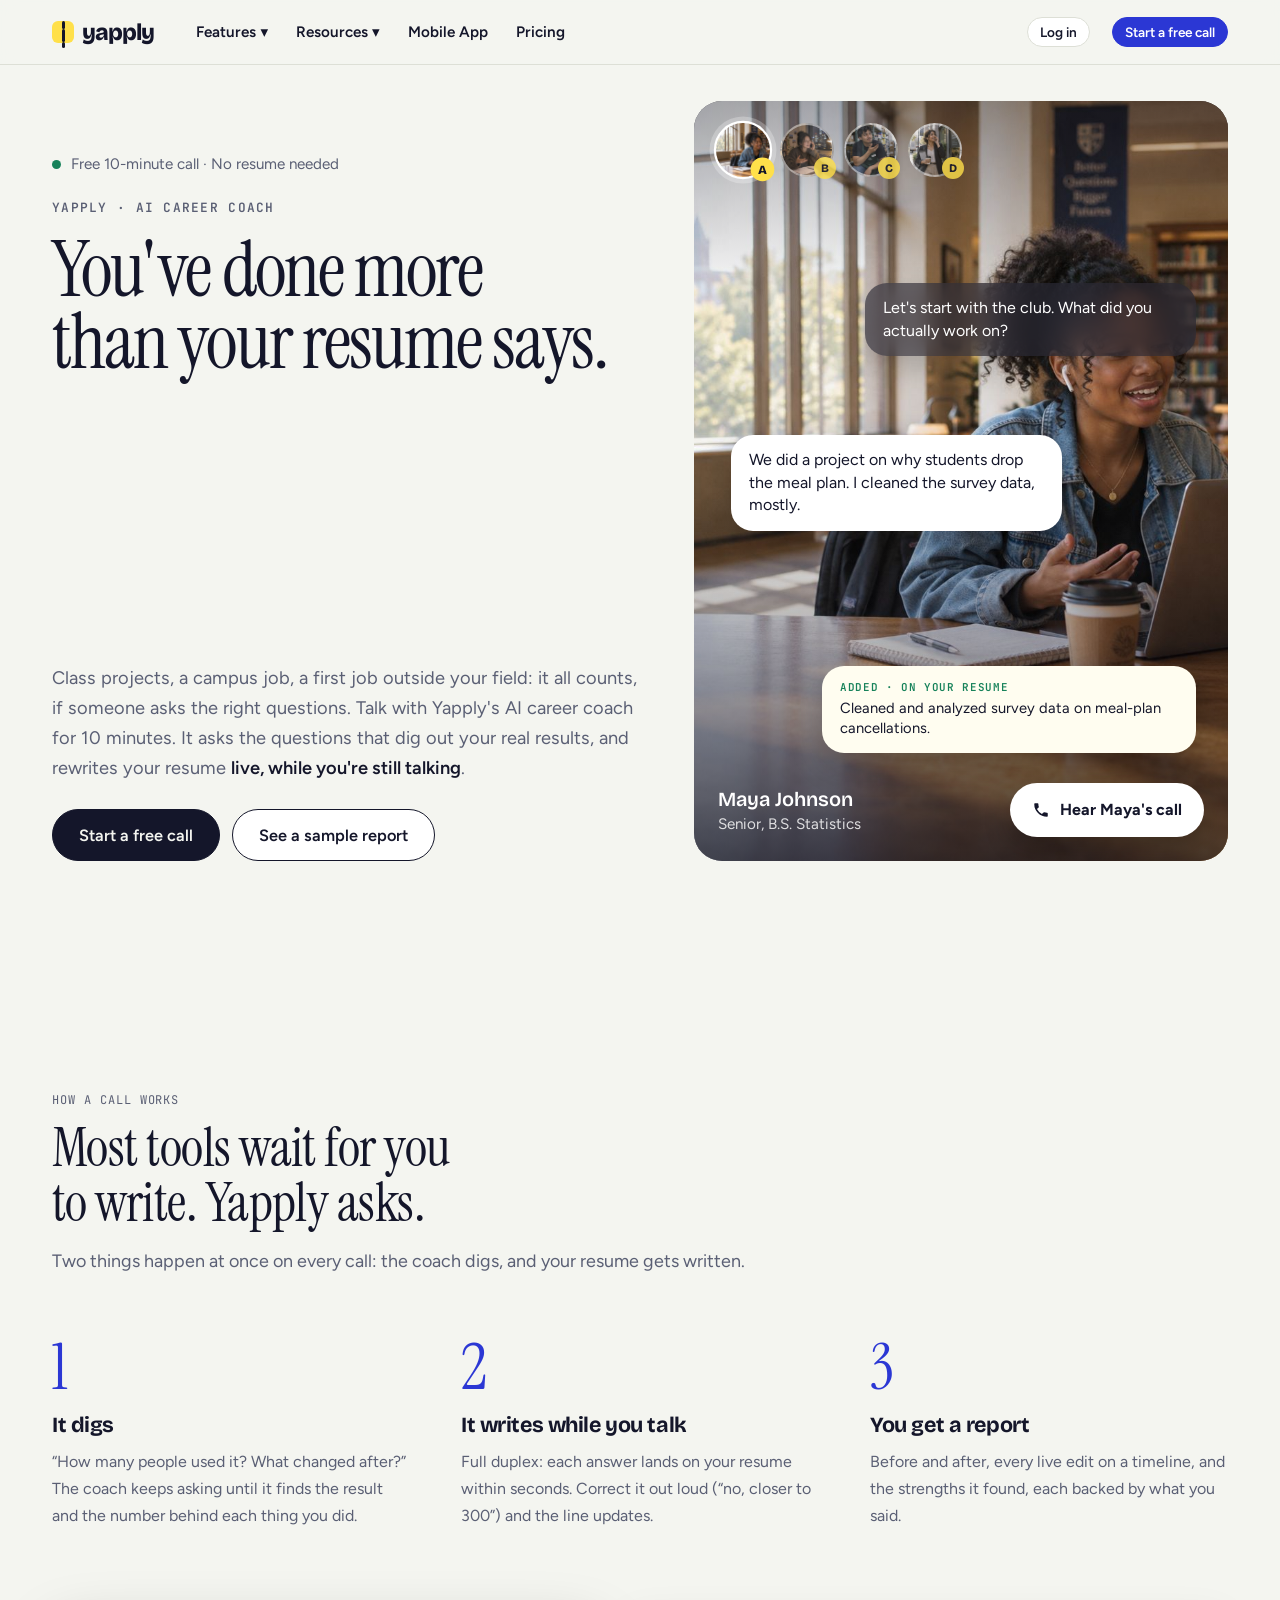
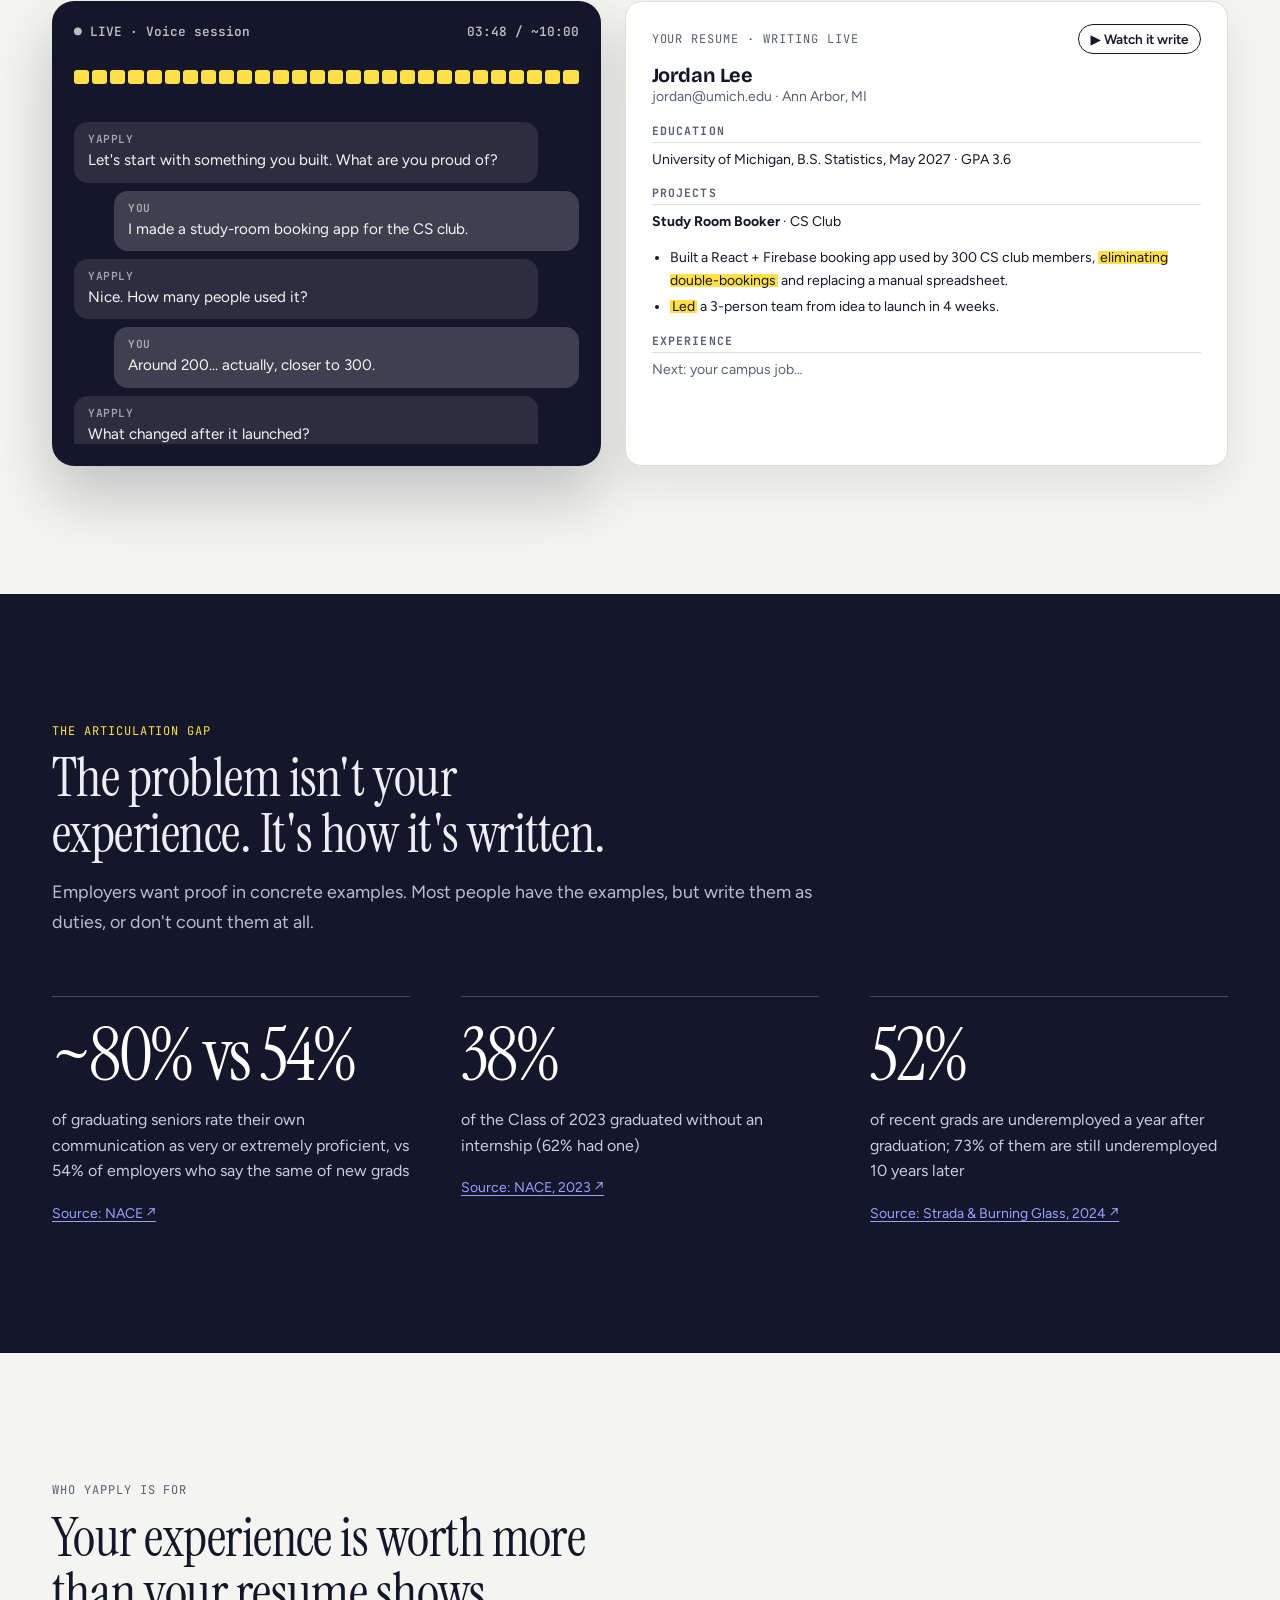
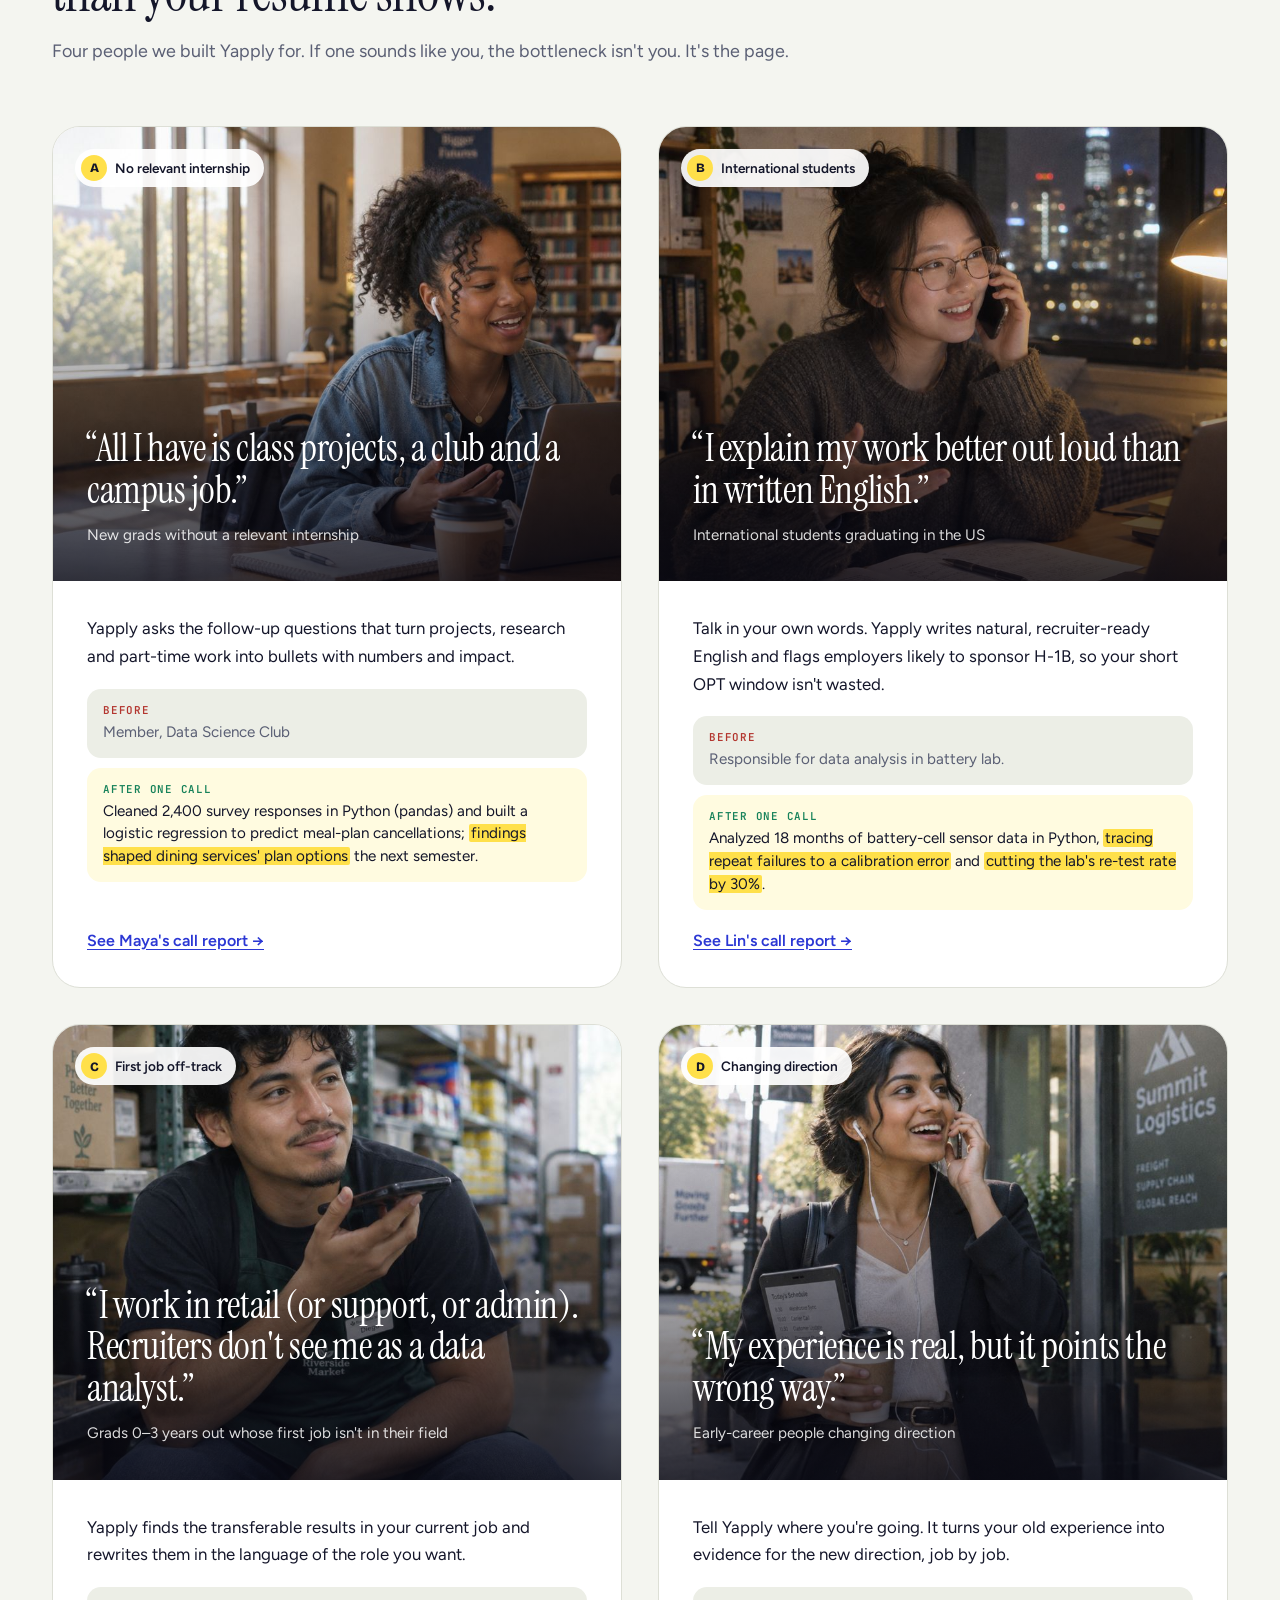
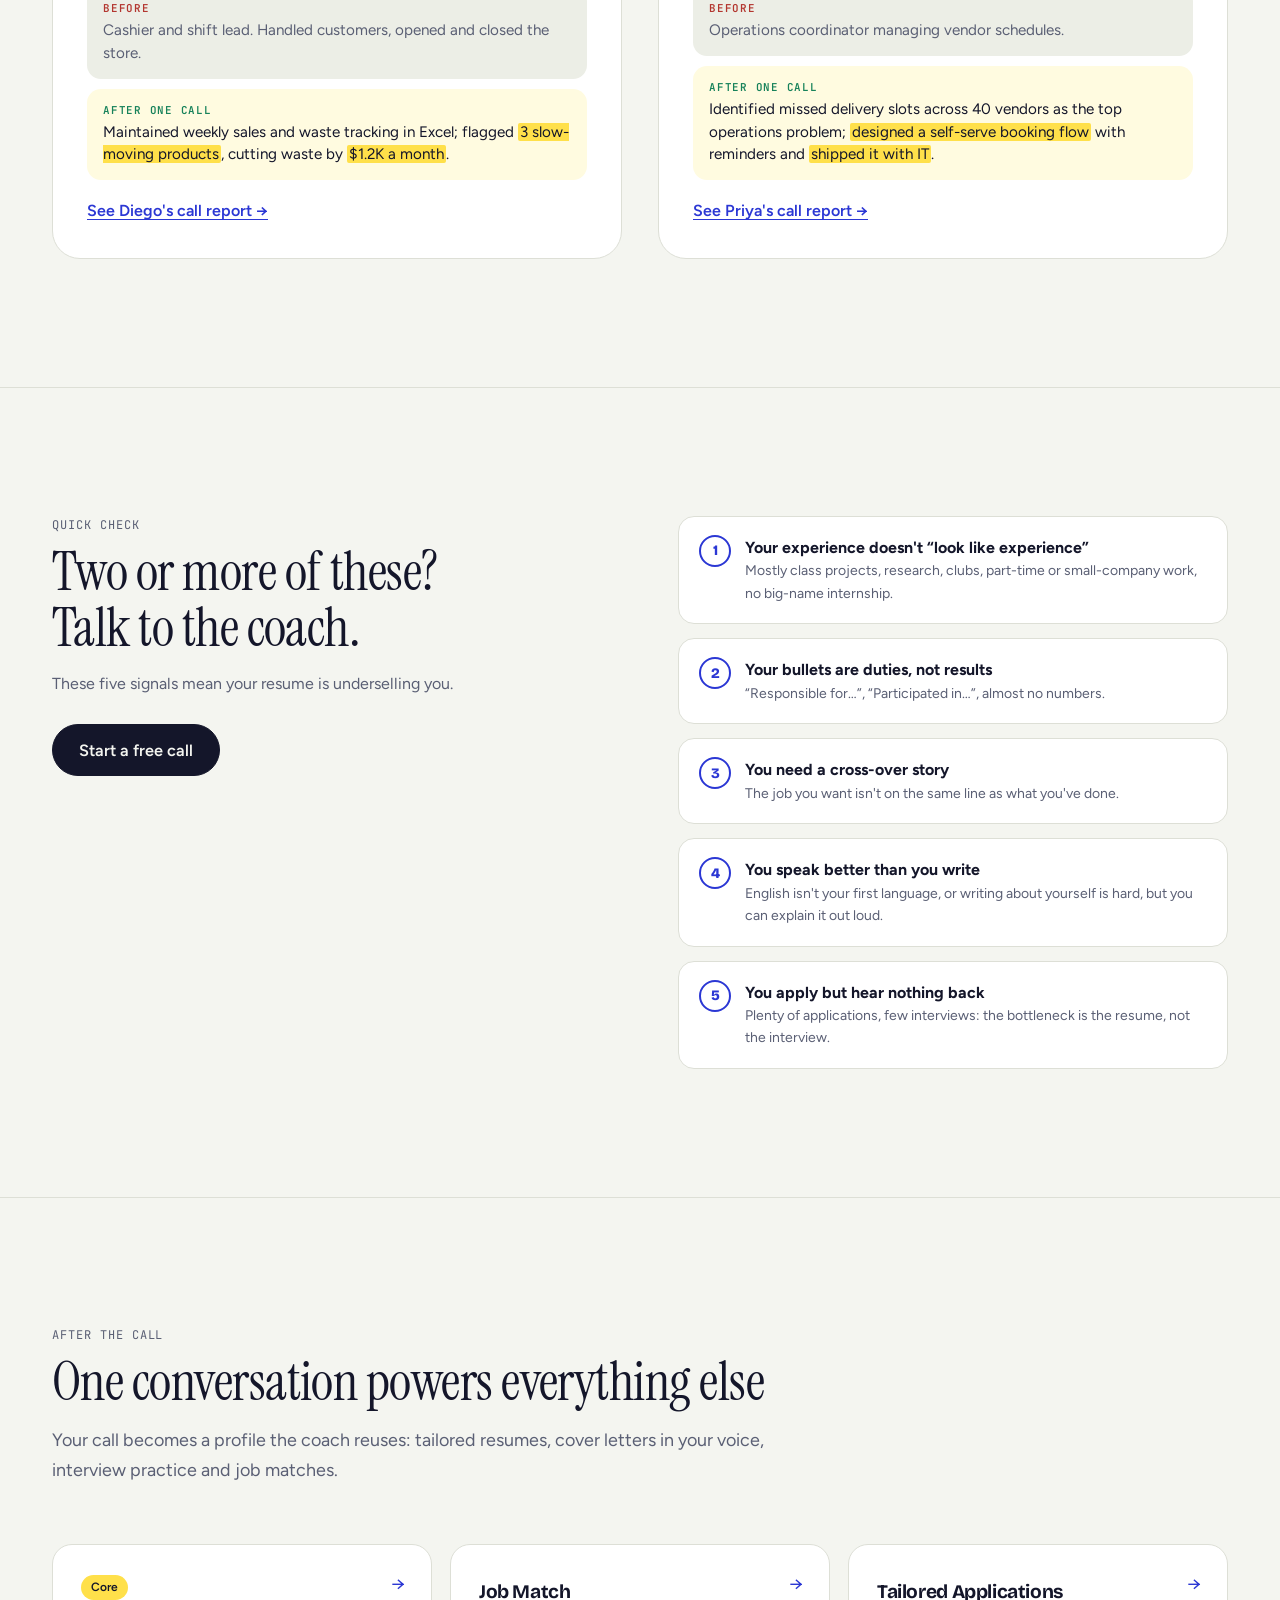
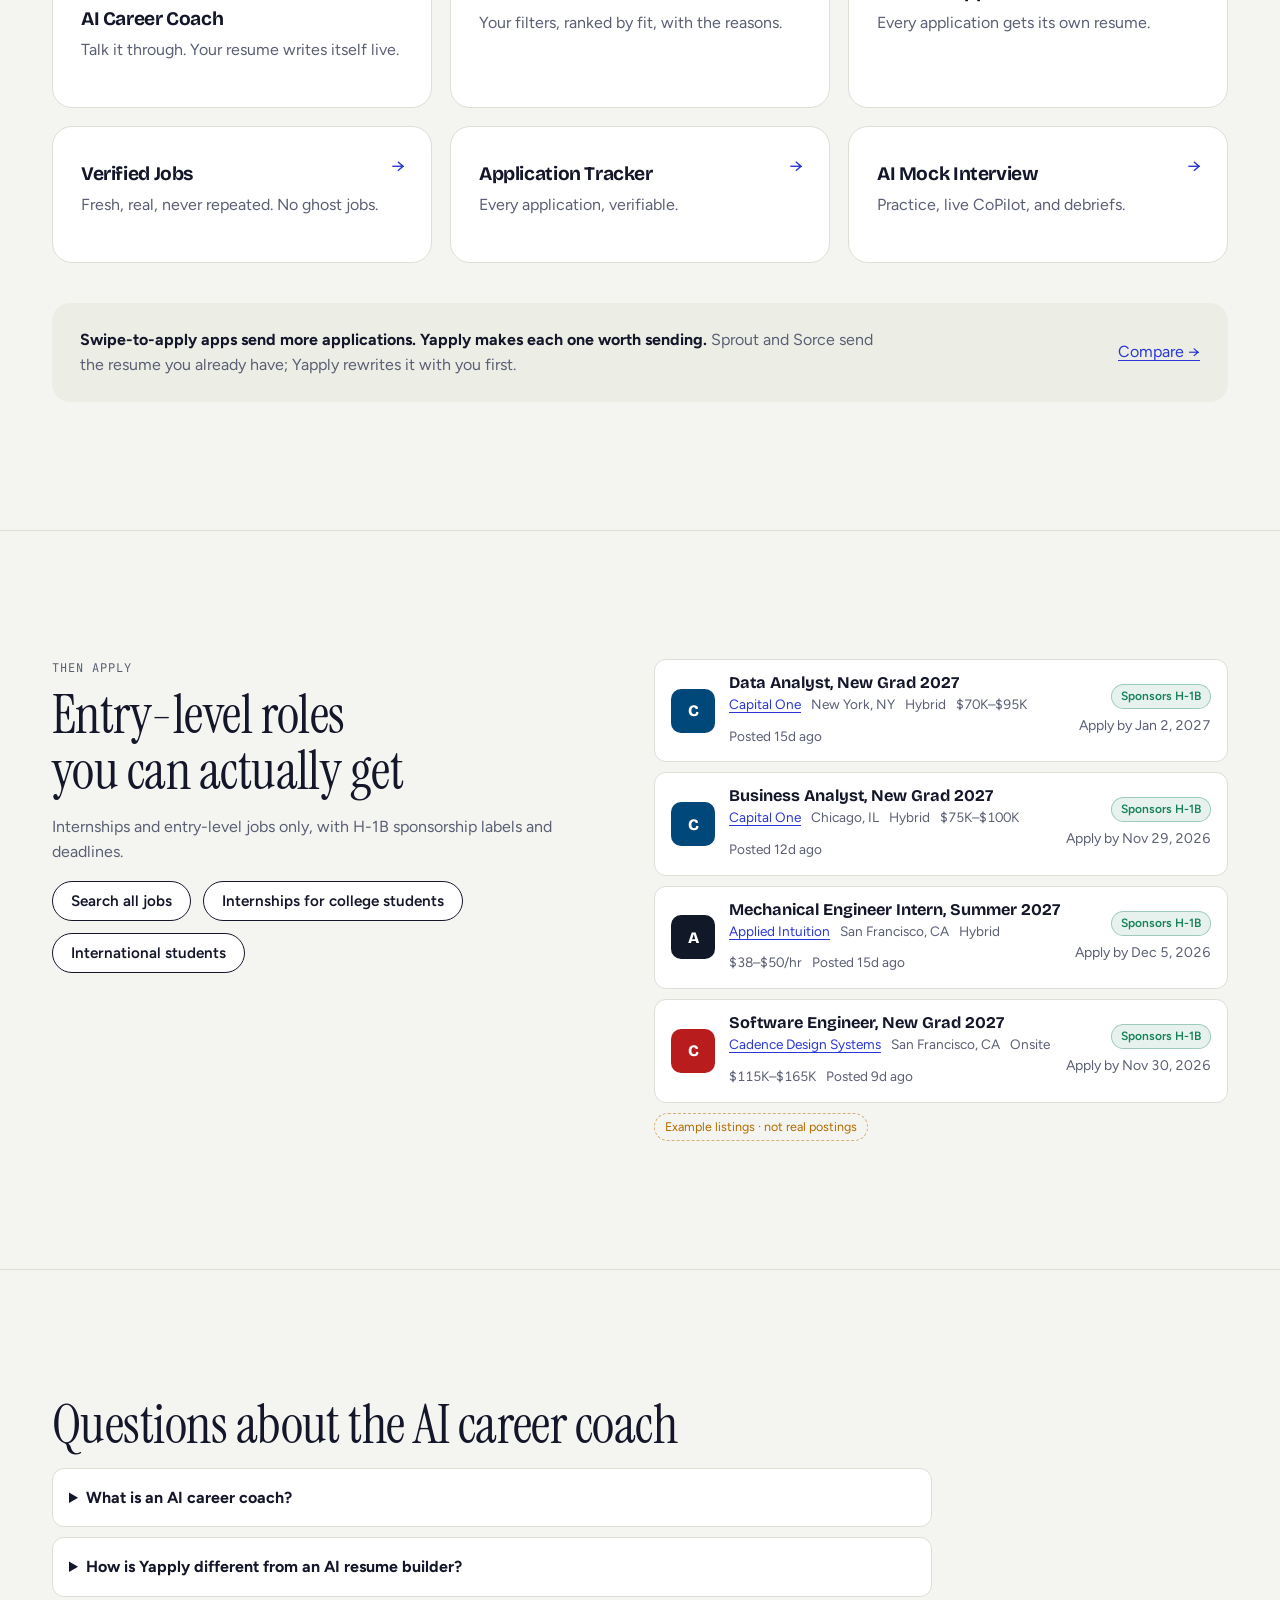
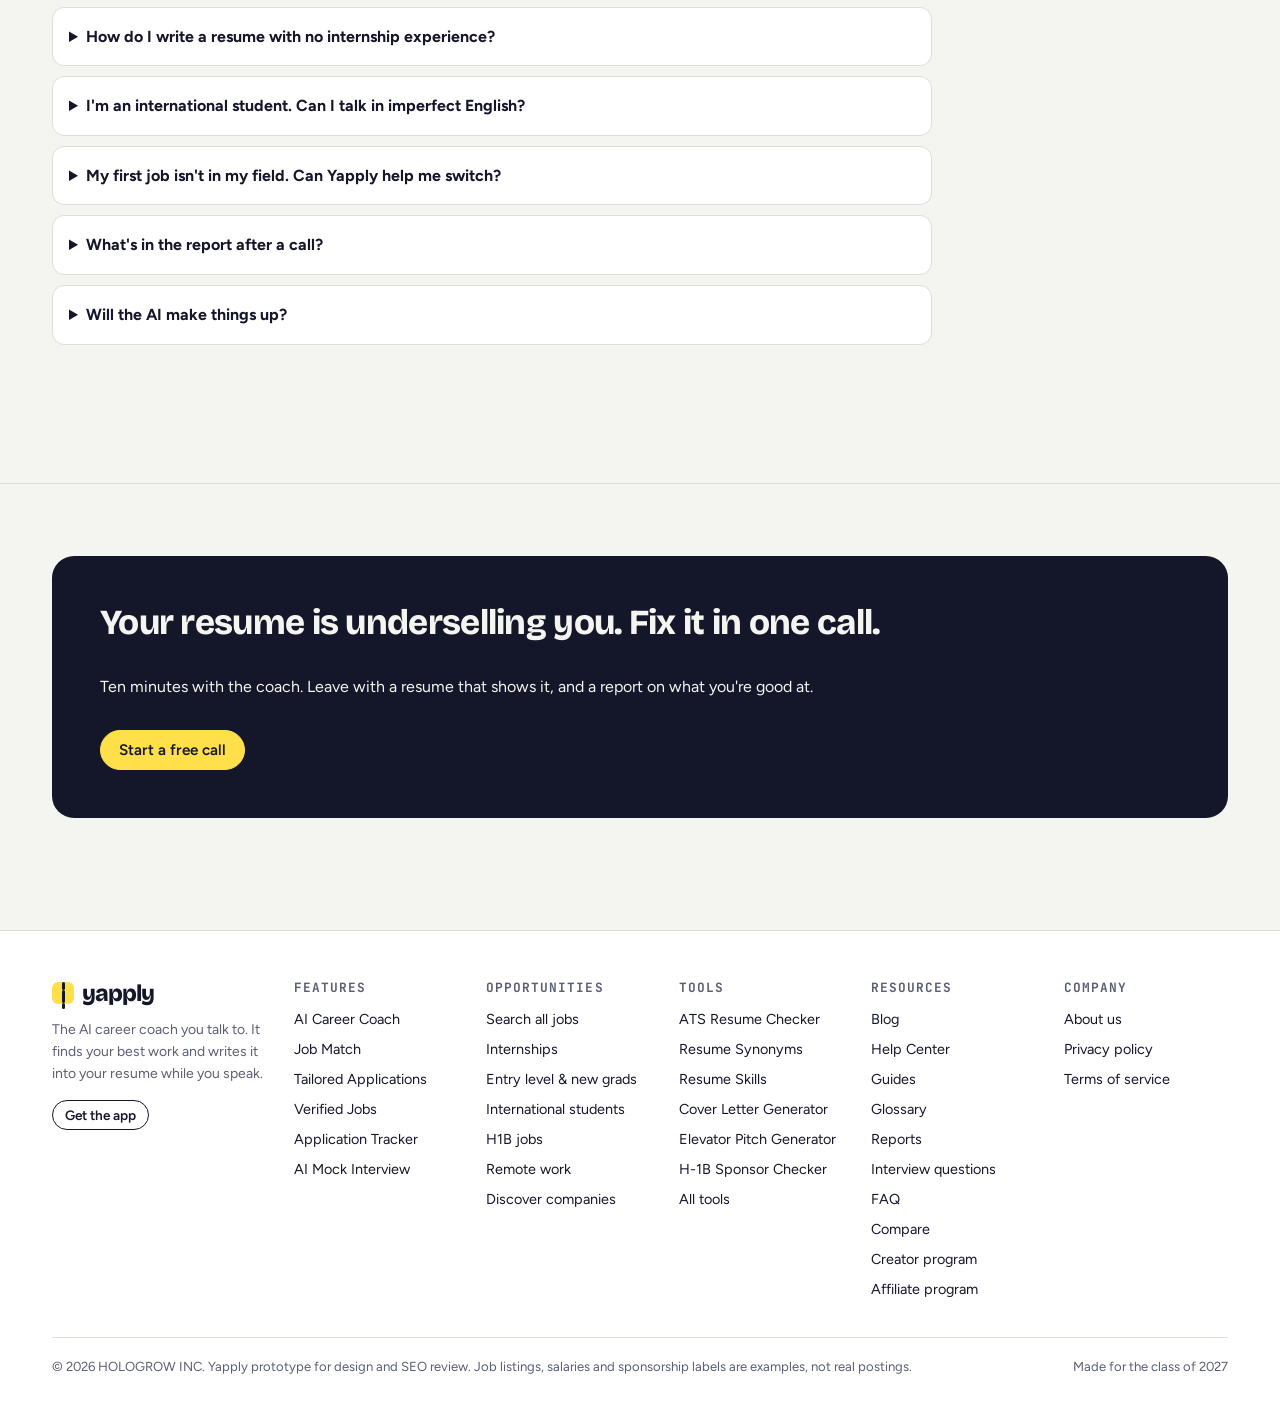
==== commit 78d87bef: "Merge live-site edits back into source: remove How it works page and links, drop AI Resume Review; s" ====
--- a/index.html
+++ b/index.html
@@ -1514,7 +1514,7 @@
 ];
 
 const FOOTER = [
-  ["Features", [["how-it-works", "How it works"], ...FEATURES.map(f => ["feature-" + f.slug, f.name])]],
+  ["Features", [...FEATURES.map(f => ["feature-" + f.slug, f.name])]],
   ["Opportunities", [["jobs", "Search all jobs"], ["jobs-internships", "Internships"], ["jobs-new-grad", "Entry level & new grads"], ["international-students", "International students"], ["h1b-jobs", "H1B jobs"], ["jobs-remote", "Remote work"], ["companies", "Discover companies"]]],
   ["Tools", [["tool-ats-resume-checker", "ATS Resume Checker"], ["tool-resume-synonyms", "Resume Synonyms"], ["tool-resume-skills", "Resume Skills"], ["tool-cover-letter-generator", "Cover Letter Generator"], ["tool-elevator-pitch-generator", "Elevator Pitch Generator"], ["tool-h1b-sponsor-checker", "H-1B Sponsor Checker"], ["tools", "All tools"]]],
   ["Resources", [["blog", "Blog"], ["help", "Help Center"], ["guides", "Guides"], ["glossary", "Glossary"], ["reports", "Reports"], ["interview-questions", "Interview questions"], ["faq", "FAQ"], ["compare", "Compare"], ["creator-program", "Creator program"], ["affiliate-program", "Affiliate program"]]],
@@ -2206,20 +2206,6 @@
   ${ctaBand("Your resume is underselling you. Fix it in one call.", "Ten minutes with the coach. Leave with a resume that shows it, and a report on what you're good at.")}`
 }));
 
-route("how-it-works", () => ({
-  title: "How it works", path: "/how-it-works", crumbs: [["Home", "home"], ["How it works"]],
-  html: pageHead({ eyebrow: "Features", title: "How Yapply works", lead: "A voice conversation replaces the resume form, and the resume is written while you talk.", answer: "You talk with Yapply for about 10 minutes. Each answer is written onto your resume in real time, and you can correct any line out loud. When the conversation ends, the resume is finished; Yapply then tailors it to matched jobs, helps you apply and lets you practice the interview." }) + `
-  <section class="section"><div class="wrap">${liveDemo("live-how")}</div></section>
-  <section class="section"><div class="wrap">
-    ${[["1. Talk", "The coach asks about your classes, projects and jobs, then the follow-ups a recruiter would ask: how many, which tools, what changed.", "feature-ai-career-coach"],
-      ["2. Watch it write", "Each answer lands on your resume as a card within seconds. Cut in to correct it: “no, that was a team project”.", "feature-ai-career-coach"],
-      ["3. Get matched", "Jobs ranked by your filters and your call, each with the reason it's there. Only fresh, verified listings.", "feature-job-match"],
-      ["4. Swipe to apply", "Every application goes out with a resume tailored to that job description, using only true facts.", "feature-tailored-applications"],
-      ["5. Track it, with proof", "Receipt, screenshot, original posting and the exact resume sent, with status as it changes.", "feature-application-tracker"],
-      ["6. Practice and debrief", "Rehearse with an interviewer that knows your resume, then get a debrief that sets the next round.", "feature-ai-mock-interview"]].map(([t, d, h]) => `<div class="grid-2" style="padding:22px 0;border-bottom:1px solid var(--line)"><h3>${t}</h3><div><p>${d}</p><a href="#${h}">Learn more</a></div></div>`).join("")}
-  </div></section>${ctaBand()}`
-}));
-
 function mockInterviewDemo() {
   onRender(() => {
     const qs = ["Tell me about the study-room app on your resume.", ...IQ.behavioral.qs.map(q => q[0])]; let i = 0;
@@ -2660,7 +2646,7 @@
 // ---------- HTML SITEMAP (not linked from the footer) ----------
 route("sitemap", () => {
   const groups = [
-    ["Product", [["home", "Home"], ["how-it-works", "How it works"], ["features", "Features"], ...FEATURES.map(f => ["feature-" + f.slug, f.name]), ["pricing", "Pricing"], ["app", "Mobile App"], ["signup", "Sign up"]]],
+    ["Product", [["home", "Home"], ["features", "Features"], ...FEATURES.map(f => ["feature-" + f.slug, f.name]), ["pricing", "Pricing"], ["app", "Mobile App"], ["signup", "Sign up"]]],
     ["Opportunities", [["jobs", "Search all jobs"], ["jobs-internships", "Internships"], ["jobs-new-grad", "New grad"], ["jobs-remote", "Remote"], ["international-students", "International students"], ["h1b-jobs", "H1B jobs"], ...ROLES.map(r => ["jobs-" + r.slug + "-new-grad", r.name + " new grad"]), ...ROLES.map(r => ["h1b-jobs-" + r.slug, "H1B " + r.name]), ["companies", "Companies"], ...COMPANIES.map(c => ["company-" + c.slug, c.name]), ...COMPANIES.map(c => ["company-" + c.slug + "-interview", c.name + " interviews"]), ["job-" + JOBS[0].id, "Job detail (example)"], ["lists-new-grad-2027", "New Grad 2027 list"], ["lists-summer-2027-internships", "Summer 2027 internships list"]]],
     ["Tools", [["tools", "All tools"], ...TOOLS.map(t => [t.id, t.name]), ...Object.keys(VERBS).map(v => ["tool-resume-synonyms-" + v, v + " synonyms"]), ...ROLES.map(r => ["tool-resume-skills-" + r.slug, r.name + " skills"])]],
     ["Resources", [["blog", "Blog"], ...BLOG.map(b => ["blog-" + b.slug, b.title]), ["help", "Help Center"], ["guides", "Guides"], ...GUIDES.map(g => ["guide-" + g.slug, g.title]), ["glossary", "Glossary"], ...GLOSSARY.map(g => ["glossary-" + g.slug, g.term]), ["interview-questions", "Interview questions"], ...Object.keys(IQ).map(k => ["interview-questions-" + k, IQ[k].name]), ["reports", "Reports"], ["report-2026-11", "November 2026 report"], ["faq", "FAQ"], ["compare", "Compare"], ...COMPETITORS.map(c => ["compare-yapply-vs-" + c.slug, "Yapply vs " + c.name]), ["creator-program", "Creator program"], ["affiliate-program", "Affiliate program"]]],
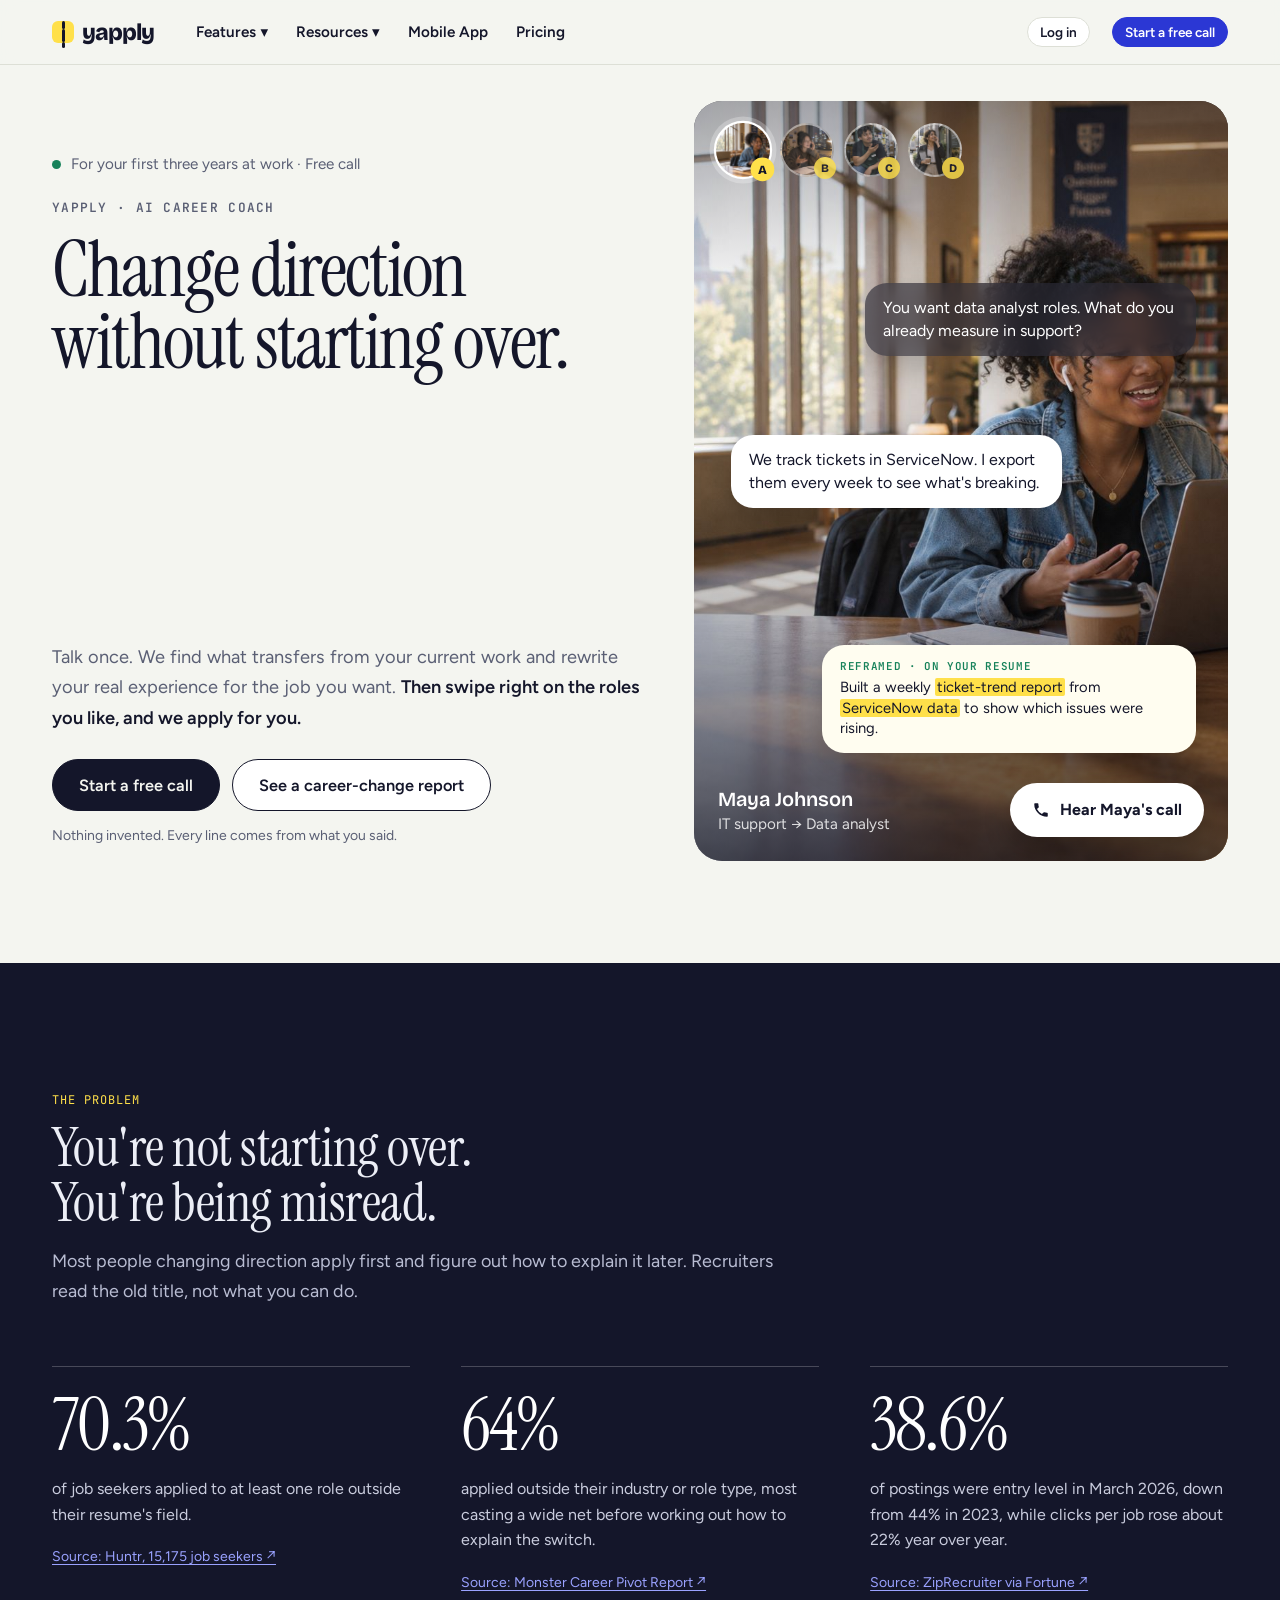
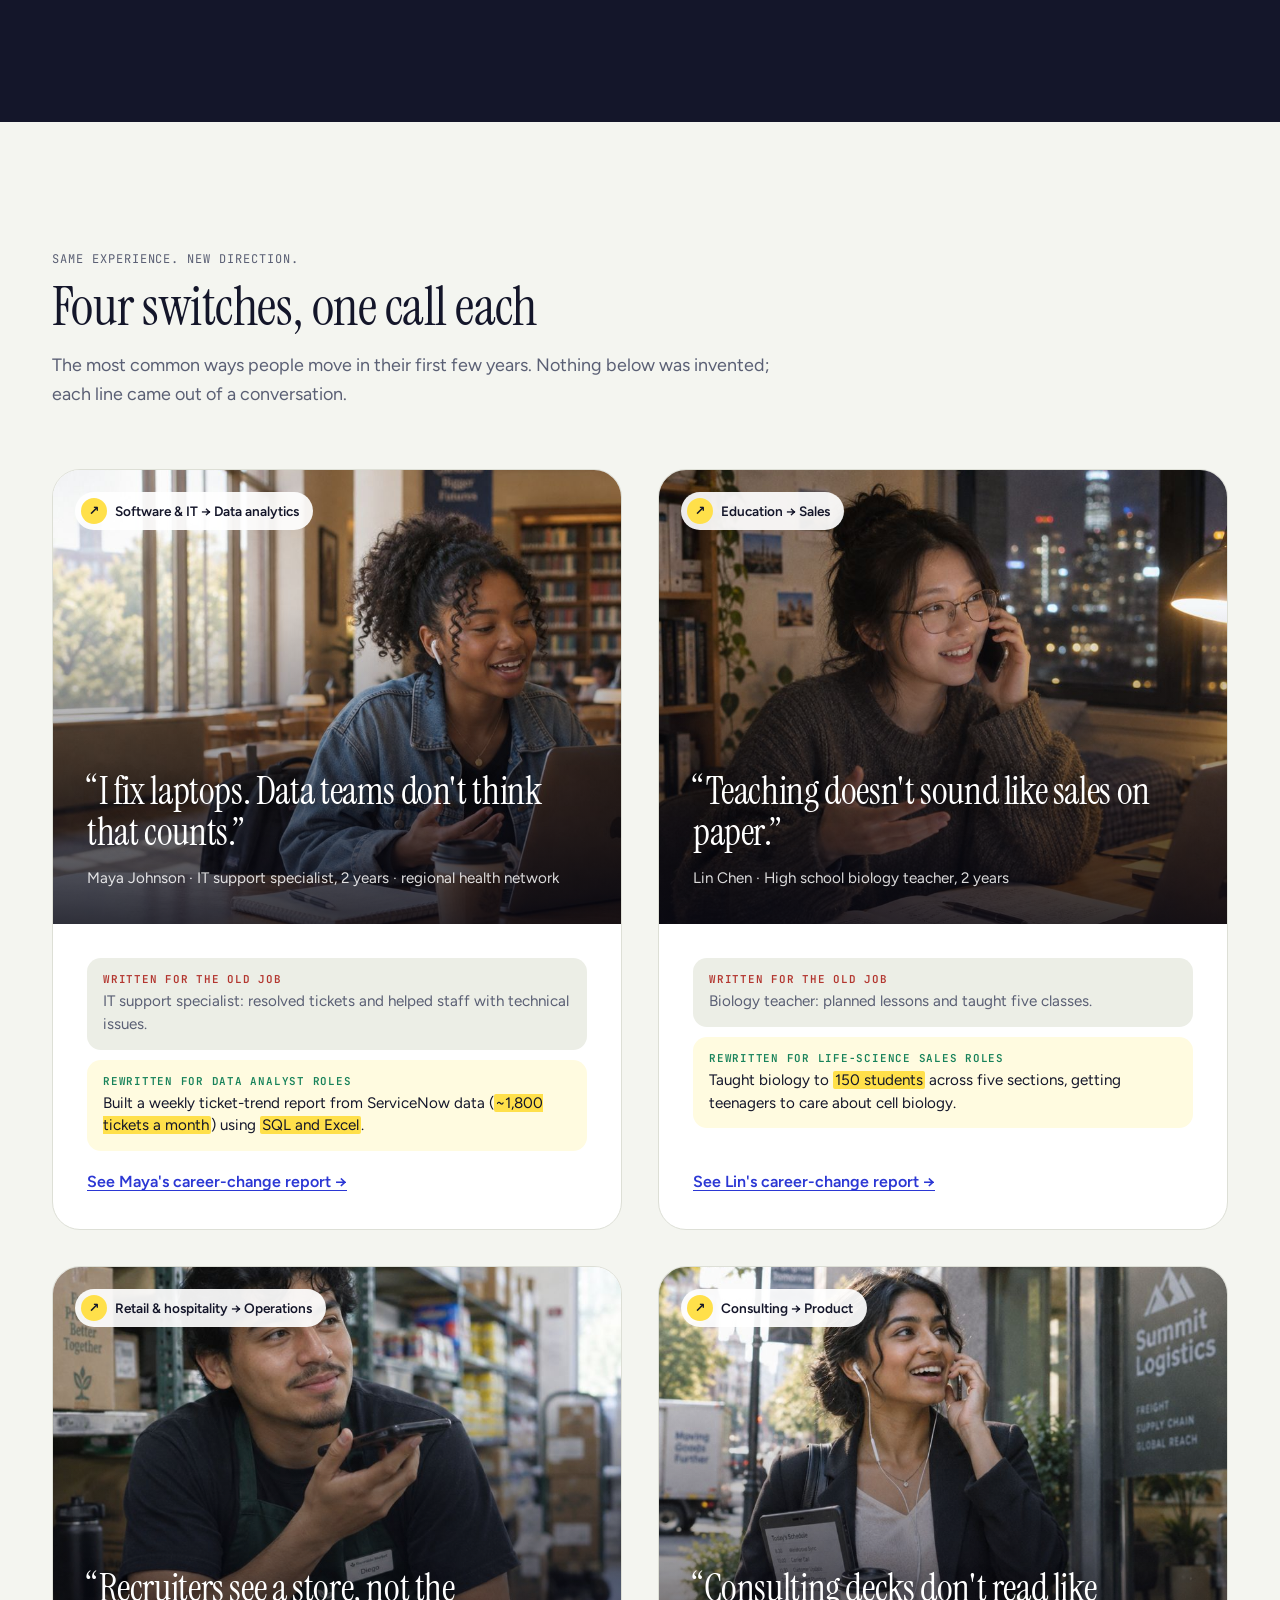
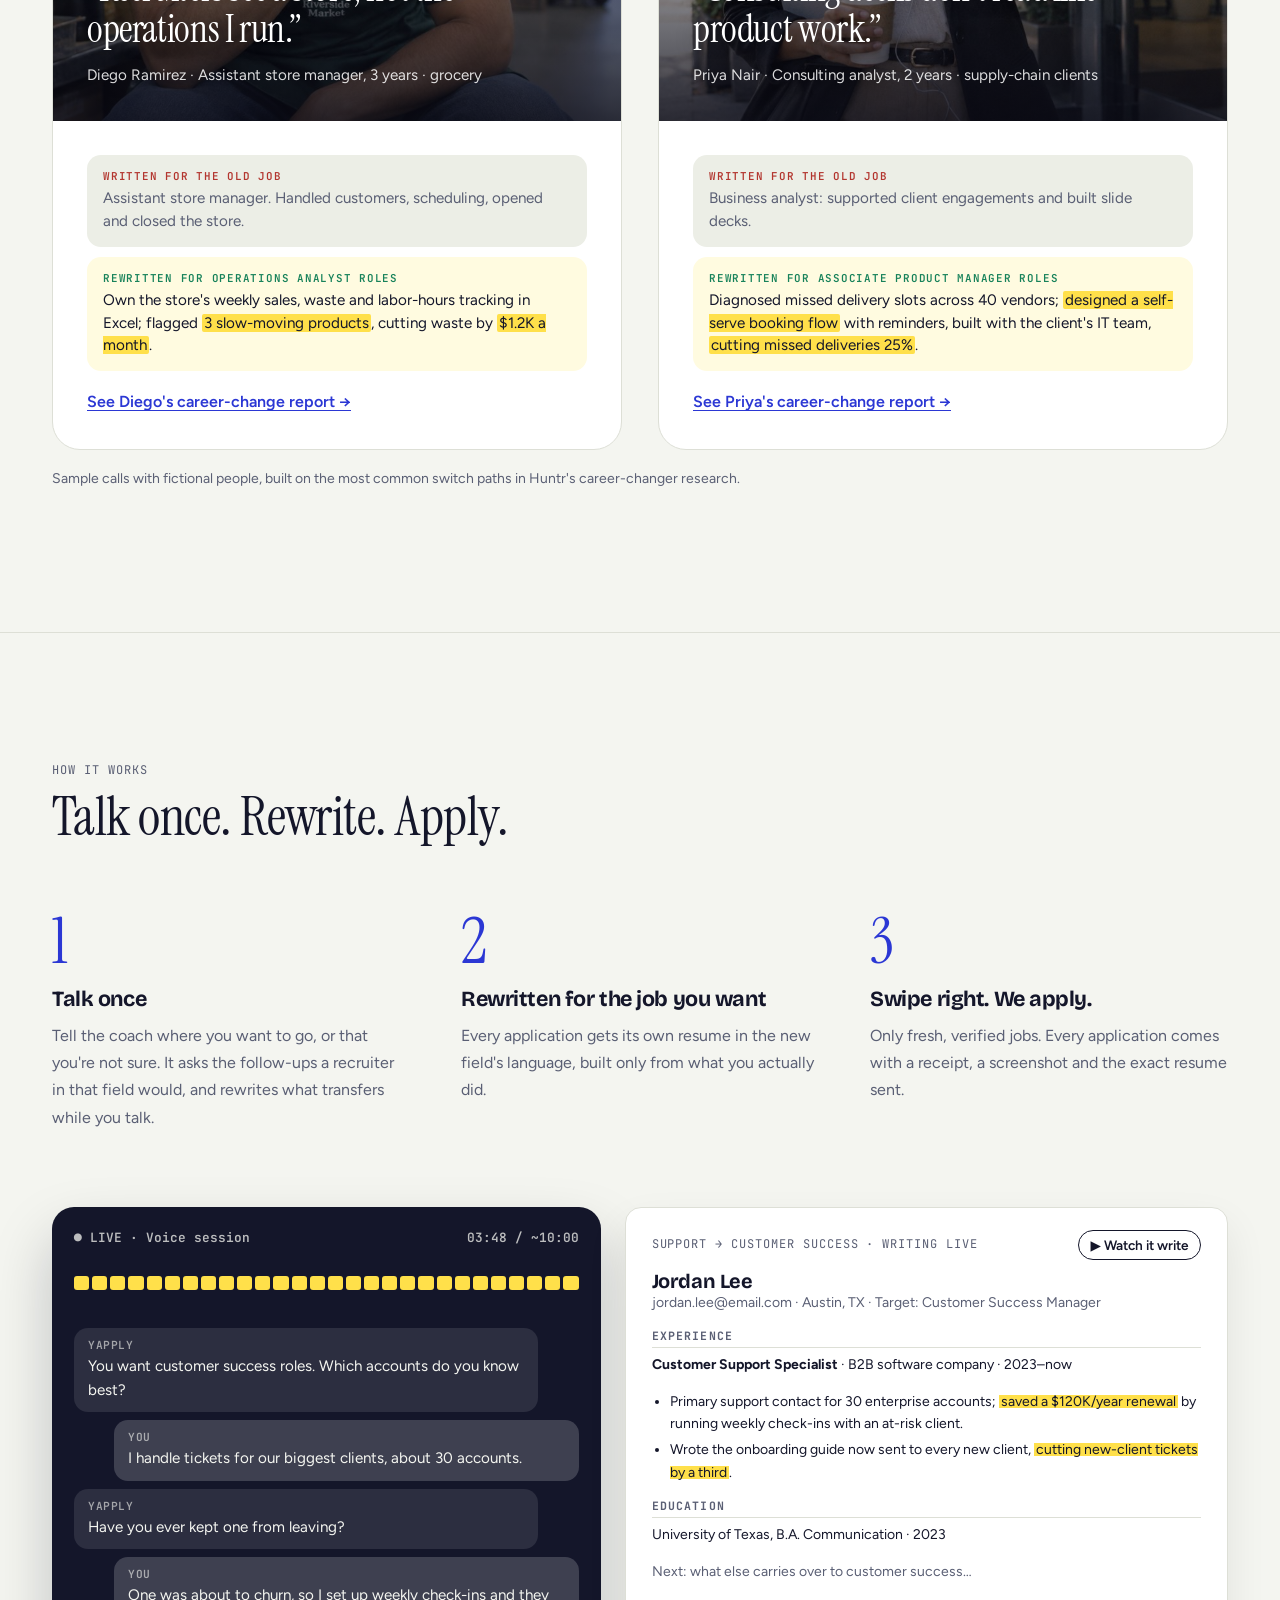
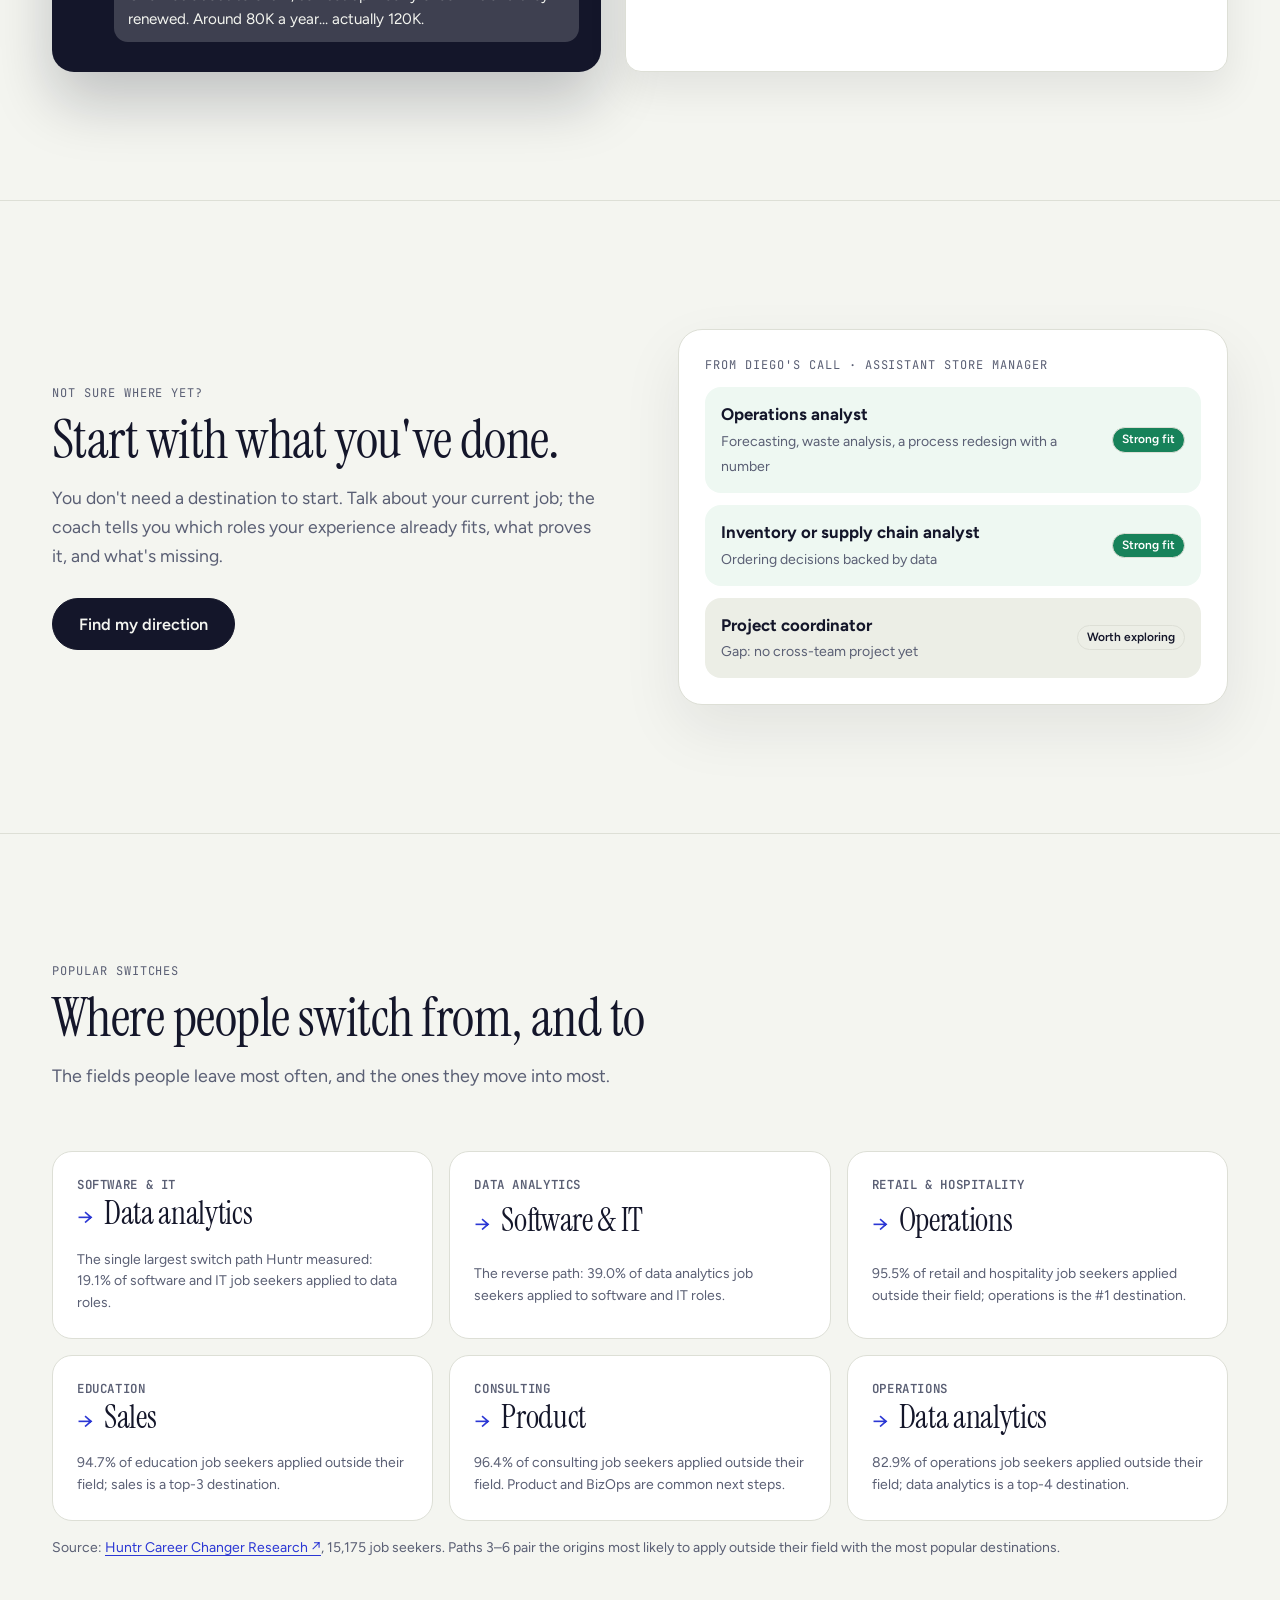
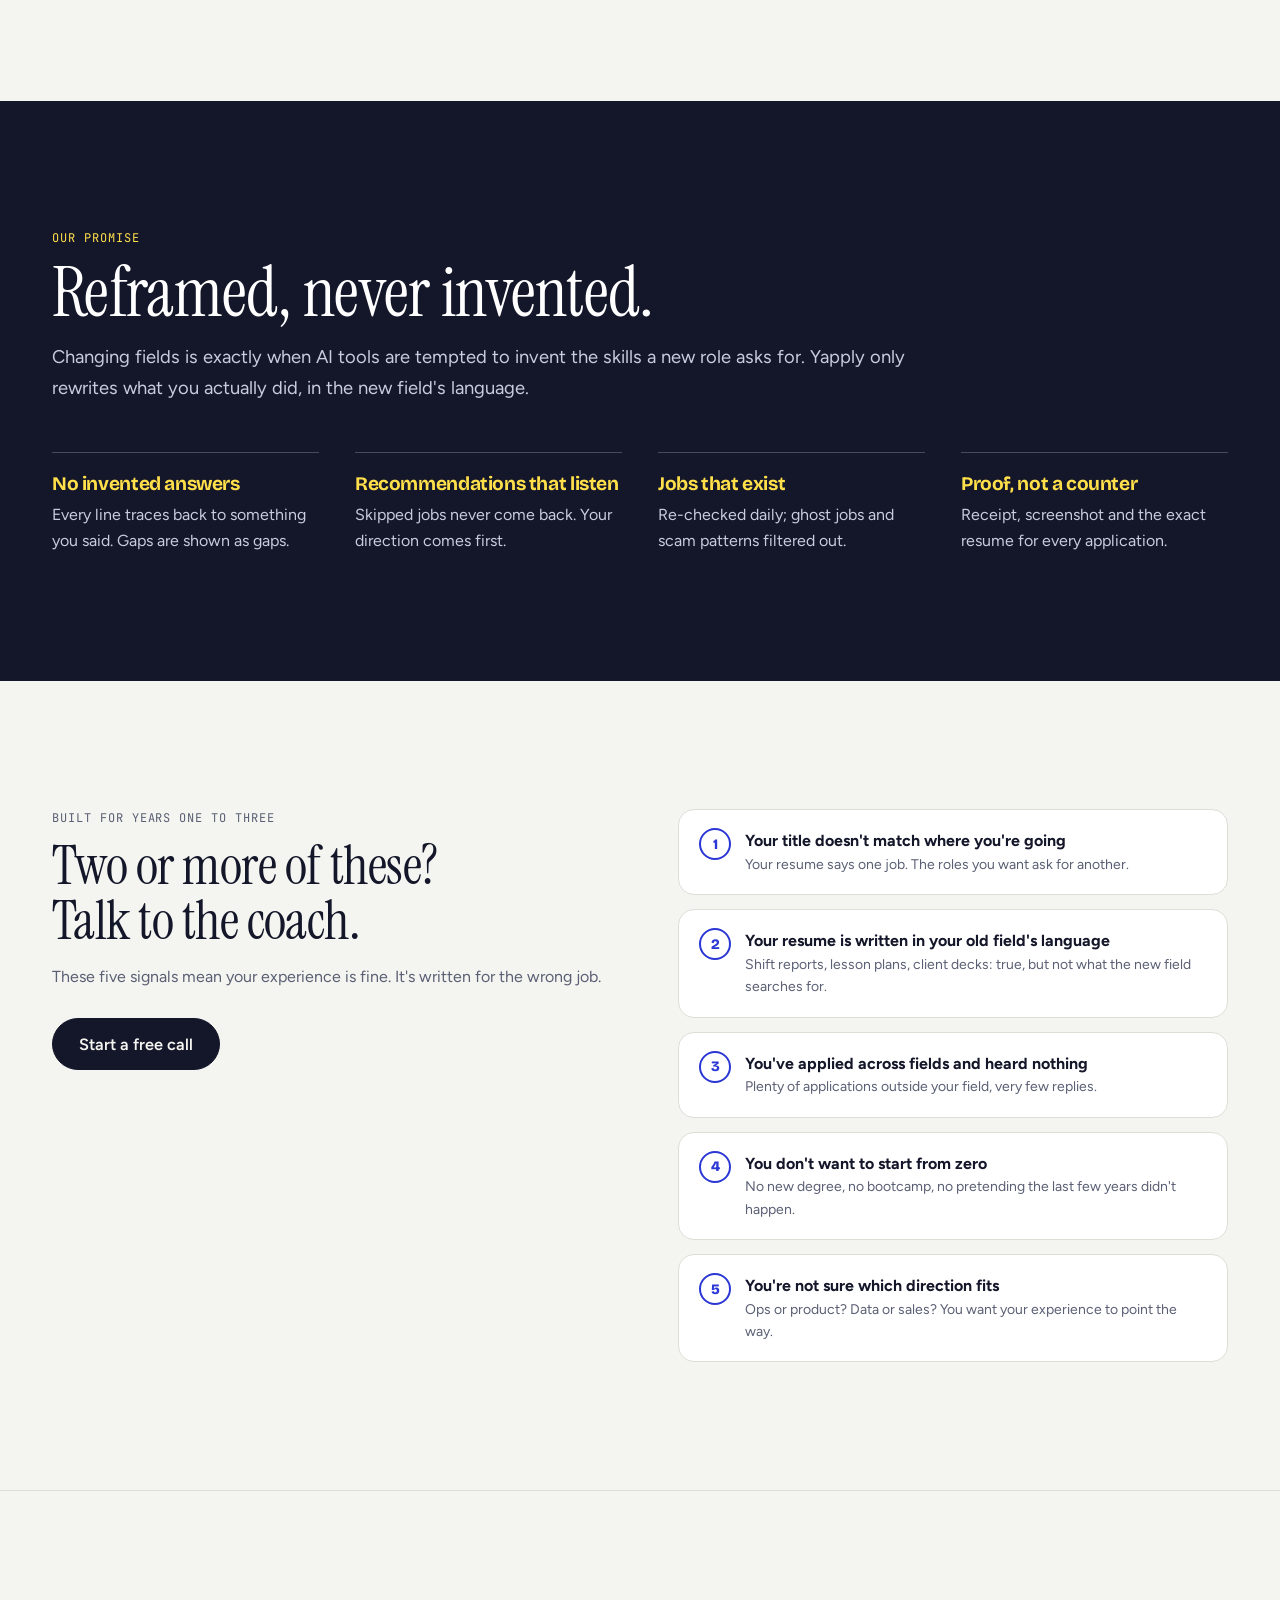
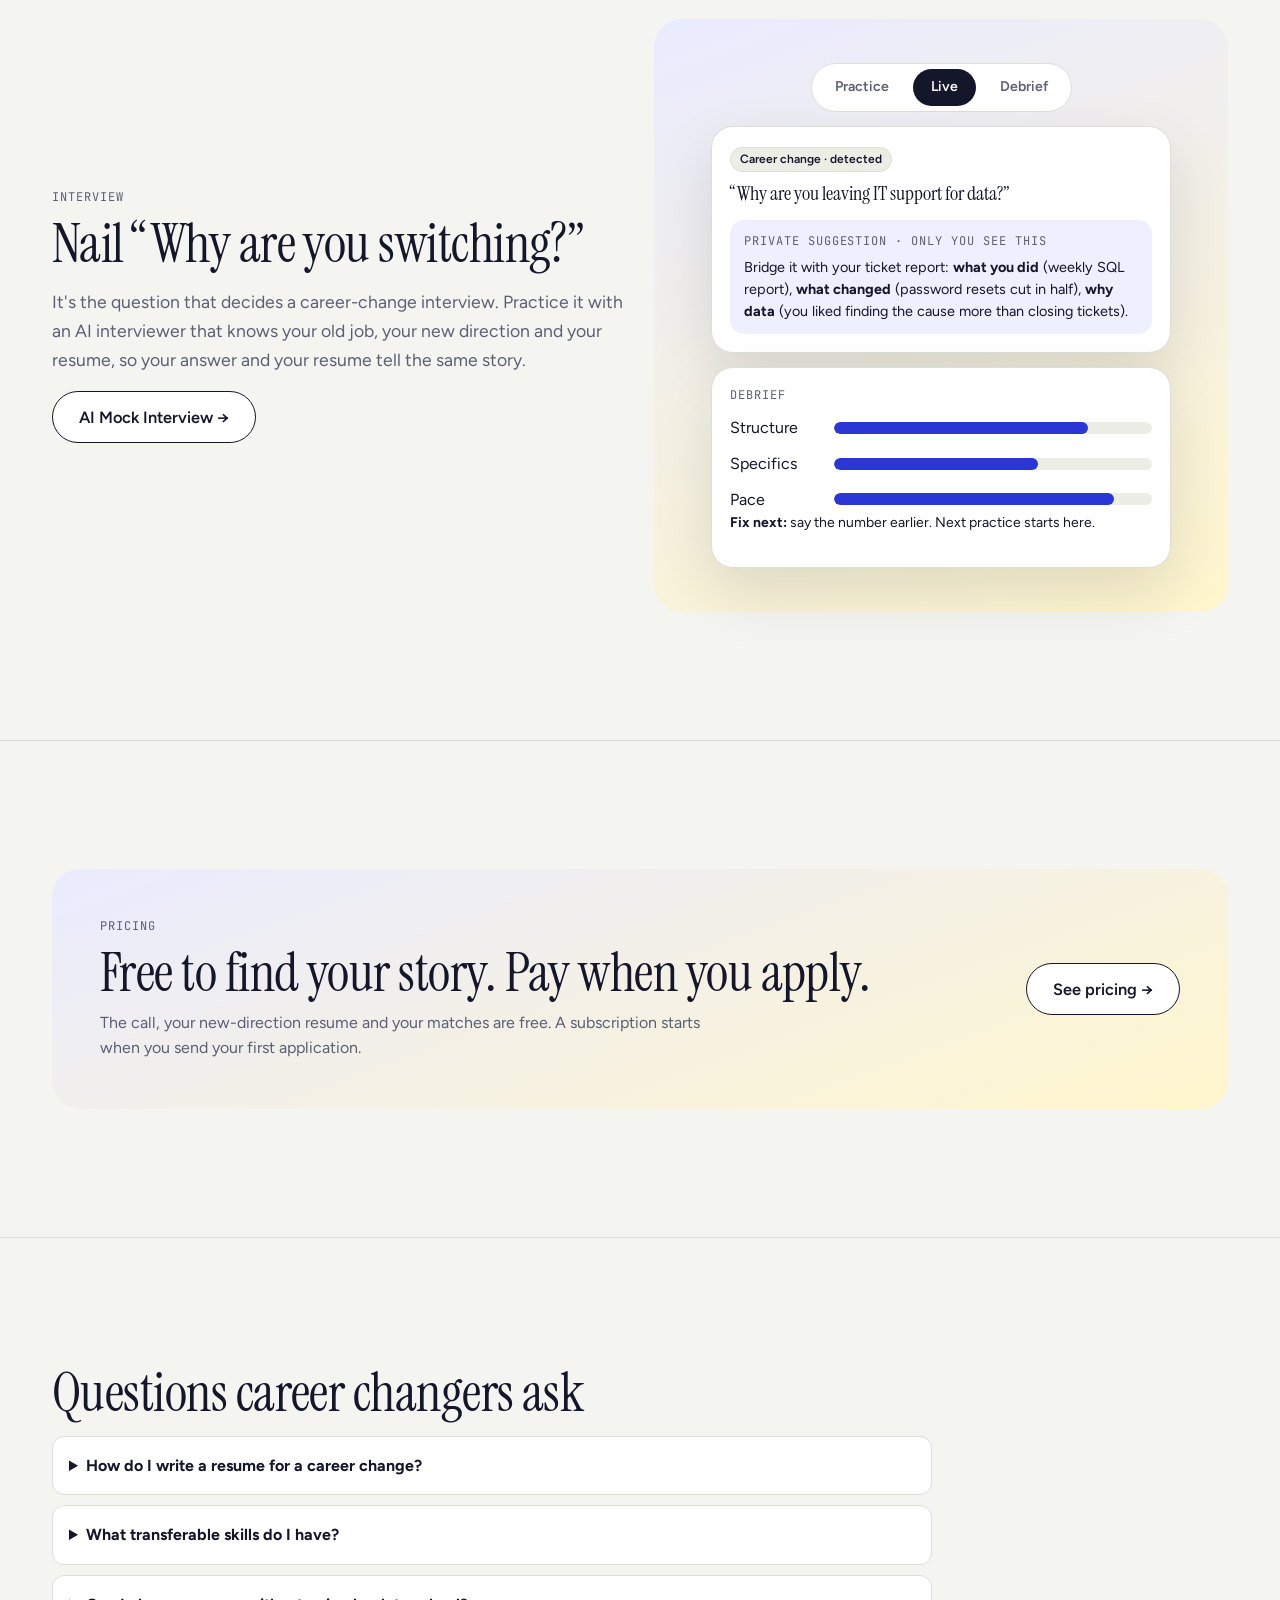
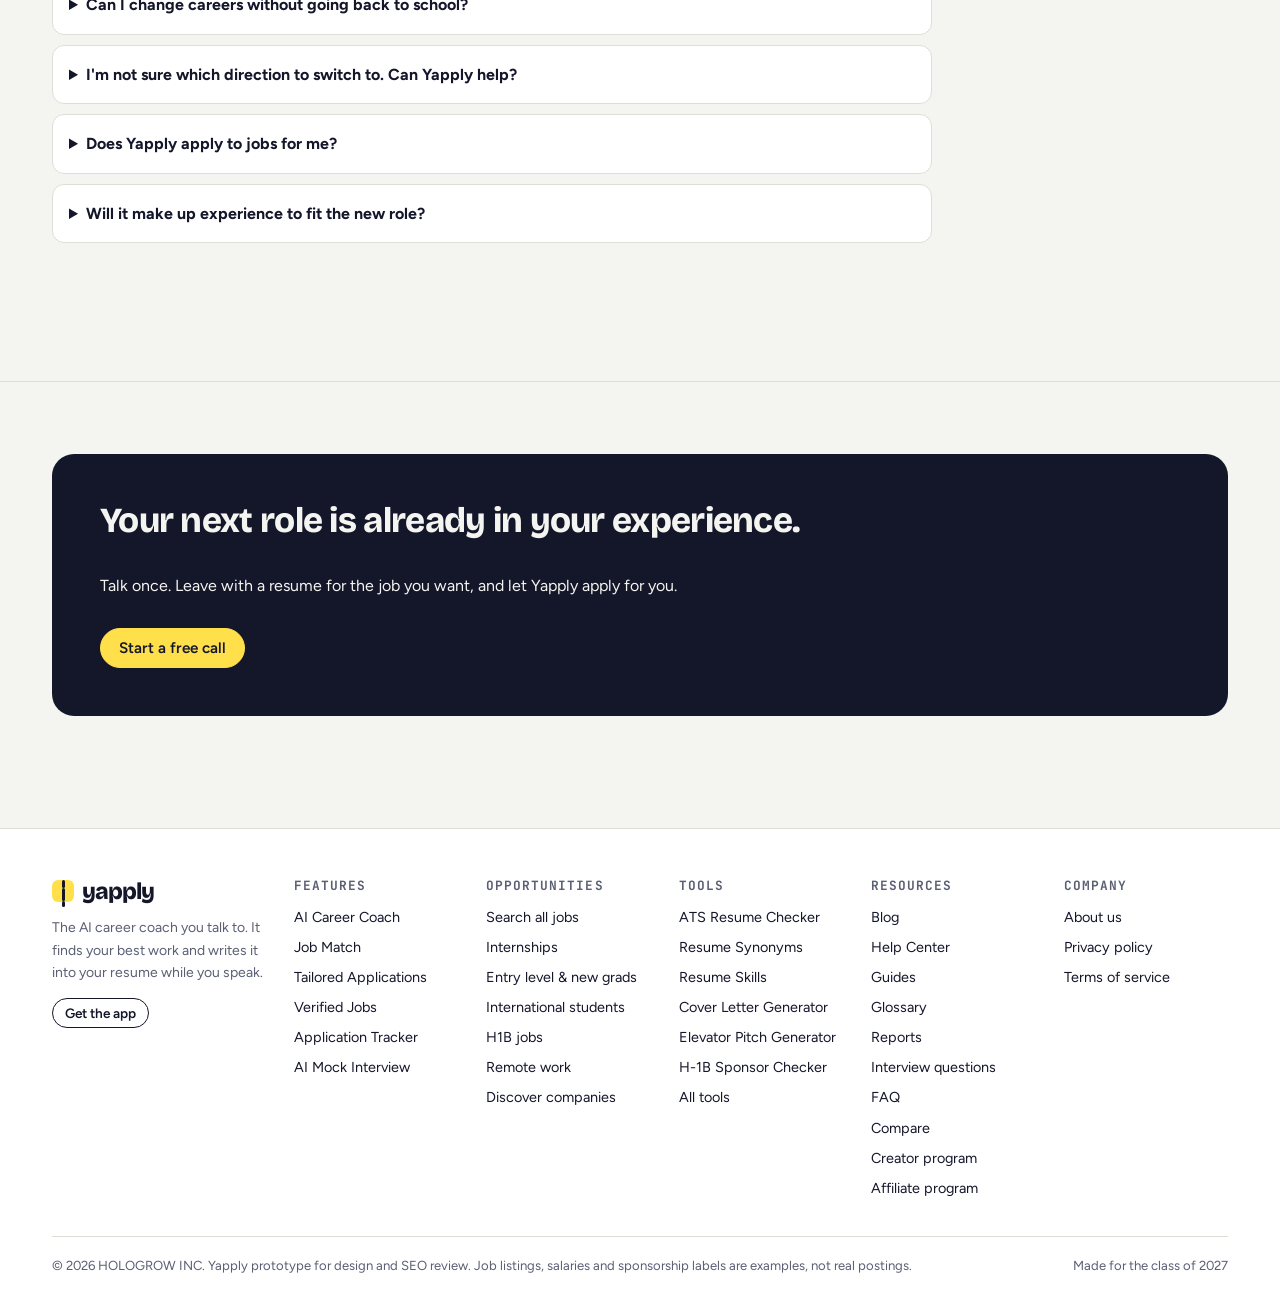
==== commit 0fb34a4d: "Reposition for career changers (0–3 years): homepage storytelling, switch-path personas and reports," ====
--- a/index.html
+++ b/index.html
@@ -4,7 +4,7 @@
 <meta charset="utf-8">
 <meta name="viewport" content="width=device-width, initial-scale=1">
 <title>Yapply</title>
-<meta name="description" id="meta-desc" content="Yapply is an AI career coach you talk to. It digs into what you have done, finds strengths you missed, and polishes your resume live while you talk.">
+<meta name="description" id="meta-desc" content="Yapply is an AI career coach for people changing direction in their first three years: talk once, and it rewrites your real experience for the job you want, then applies for you.">
 <link rel="canonical" id="canonical" href="https://yapply.ai/">
 <script type="application/ld+json" id="ld">{}</script>
 <link rel="preconnect" href="https://fonts.googleapis.com">
@@ -736,6 +736,39 @@
 
 .wrap.narrow { max-width: var(--wrap); }
 .wrap.narrow > * { max-width: 880px; }
+
+/* ===== Career-change homepage ===== */
+.h3l { display: block; text-decoration: none; color: inherit; padding: 4px 0; border-radius: 12px; }
+.h3l:hover h3 { color: var(--accent); }
+.dir-wrap { align-items: center; gap: clamp(32px, 6vw, 96px); }
+.fits-card { background: var(--panel); border: 1px solid var(--line); border-radius: 24px; padding: 26px; display: grid; gap: 12px; box-shadow: 0 24px 60px rgba(20,22,42,.08); }
+.fit-row { display: flex; justify-content: space-between; gap: 14px; align-items: center; padding: 14px 16px; border-radius: 16px; background: var(--soft); }
+.fit-row b { display: block; font-size: 1.05rem; }
+.fit-row span:not(.tag) { font-size: .88rem; color: var(--muted); }
+.fit-row.strong { background: #eef8f2; }
+.fit-row.strong .tag { background: var(--good); color: #fff; }
+.fit-row .tag { white-space: nowrap; }
+.fits { display: grid; grid-template-columns: repeat(3, minmax(0,1fr)); gap: 16px; margin-top: 8px; }
+.fit { padding: 22px; border-radius: 20px; background: var(--panel); border: 1px solid var(--line); }
+.fit.strong { border-color: var(--good); }
+.fit.strong .tag { background: var(--good); color: #fff; }
+.fit h3 { margin: 10px 0 6px; }
+.paths { display: grid; grid-template-columns: repeat(3, minmax(0,1fr)); gap: 16px; }
+.path { display: grid; grid-template-columns: auto auto 1fr; align-items: baseline; gap: 4px 10px; padding: 24px; border-radius: 20px; background: var(--panel); border: 1px solid var(--line); text-decoration: none; color: inherit; transition: border-color .2s, transform .2s; }
+.path:hover { border-color: var(--ink); transform: translateY(-2px); }
+.pf-from { font: 600 .78rem var(--mono); letter-spacing: .05em; text-transform: uppercase; color: var(--muted); grid-column: 1 / -1; }
+.pf-arrow { color: var(--accent); font-size: 1.4rem; }
+.pf-to { font-size: 2rem; line-height: 1.05; grid-column: 2 / -1; }
+.path p { grid-column: 1 / -1; margin: 10px 0 0; line-height: 1.55; }
+.prom4 { display: grid; grid-template-columns: repeat(4, minmax(0,1fr)); gap: clamp(20px, 3vw, 36px); }
+.prom4 > div { border-top: 1px solid rgba(255,255,255,.22); padding-top: 20px; }
+.prom4 h3 { color: #ffe04a; font-size: 1.2rem; margin: 0 0 8px; }
+.prom4 p { color: #c9ccdd; line-height: 1.6; margin: 0; }
+.promise .eyebrow { color: #ffe04a; }
+.price-tease { display: flex; justify-content: space-between; align-items: center; gap: 24px; flex-wrap: wrap; padding: clamp(28px, 4vw, 48px); border-radius: 28px; background: linear-gradient(160deg, #e9ebff 0%, #fff6cc 100%); }
+.price-tease h2 { margin-bottom: 8px; }
+.price-tease p { margin: 0; max-width: 60ch; }
+@media (max-width: 960px) { .fits, .paths, .prom4 { grid-template-columns: 1fr; } }
 
 </style>
 </head>
@@ -1144,25 +1177,35 @@
 Object.values(VERBS).forEach(v => { v.alts = v.best.concat(v.groups.flatMap(g => g.words.map(w => w.word.toLowerCase())).filter(w => !v.best.includes(w))).slice(0, 12); v.before = v.misuse[0][0]; v.after = v.misuse[0][1]; });
 const BEST_NOTE = { designed: "you decided how it should look or work", developed: "you built it up over time; standard in software", built: "hands-on making of something that works", directed: "you set priorities and gave instructions", "teamed up": "informal; fine for clubs and student projects", "joined forces": "two groups combined efforts", arranged: "you set up the logistics", offered: "you made something available", furnished: "formal; you supplied what was needed", managed: "real ownership of a budget, team or project", kept: "plain and honest; pair it with a number" };
 
-// ---------- ICP ----------
-// From "竞品卖点与 ICP 对比 · yapply ICP 收窄建议": people whose experience is worth more than their resume shows.
+// ---------- ICP: 0–3 years in, changing direction ----------
+// Paths chosen from the most common switch types in "美国 0–3 年职场人换工作与转行调研" (Huntr, Monster), white-collar only.
+// Keys A–D are kept for routing (#report-a…d); each is now a switch path.
 const ICP = {
-  A: { tag: "No relevant internship", who: "New grads without a relevant internship", pain: "“All I have is class projects, a club and a campus job.”", fix: "Yapply asks the follow-up questions that turn projects, research and part-time work into bullets with numbers and impact.", before: "Member of the Data Science Club.", after: "Built a churn model on 2,400 survey responses with 3 club members; the advising office now uses it to plan outreach.", link: ["report-a", "See Maya's call report"] },
-  B: { tag: "International students", who: "International students graduating in the US", pain: "“I explain my work better out loud than in written English.”", fix: "Talk in your own words. Yapply writes natural, recruiter-ready English and flags employers likely to sponsor H-1B, so your short OPT window isn't wasted.", before: "Responsible for data analysis in lab.", after: "Analyzed 18 months of sensor data in Python, finding a calibration error that cut the lab's re-test rate by 30%.", link: ["report-b", "See Lin's call report"] },
-  C: { tag: "First job off-track", who: "Grads 0–3 years out whose first job isn't in their field", pain: "“I work in retail (or support, or admin). Recruiters don't see me as a data analyst.”", fix: "Yapply finds the transferable results in your current job and rewrites them in the language of the role you want.", before: "Cashier and shift lead at a grocery store.", after: "Tracked weekly sales in Excel for a 12-person store and flagged 3 slow products, cutting waste by $1.2K a month.", link: ["report-c", "See Diego's call report"] },
-  D: { tag: "Changing direction", who: "Early-career people changing direction", pain: "“My experience is real, but it points the wrong way.”", fix: "Tell Yapply where you're going. It turns your old experience into evidence for the new direction, job by job.", before: "Operations coordinator managing vendor schedules.", after: "Owned a scheduling system for 40 vendors, reducing missed deliveries 25%, the product thinking behind a move into PM.", link: ["report-d", "See Priya's call report"] }
+  A: { tag: "IT support → Data analyst", from: "Software & IT", to: "Data analytics", who: "Two years in IT support, aiming for data analyst roles", pain: "“I fix laptops. Data teams don't think that counts.”", fix: "Yapply finds the analysis you already do in support (ticket data, SQL, reports leaders act on) and writes it for a data team.", link: ["report-a", "See Maya's call report"] },
+  B: { tag: "Teacher → Life-science sales", from: "Education", to: "Sales", who: "Two years teaching biology, aiming for life-science sales", pain: "“Teaching doesn't sound like sales on paper.”", fix: "Yapply turns pitching to 150 students, winning budget and running vendor demos into the evidence sales managers hire for.", link: ["report-b", "See Lin's call report"] },
+  C: { tag: "Store manager → Operations", from: "Retail & hospitality", to: "Operations", who: "Three years running a store floor, aiming for operations analyst roles", pain: "“Recruiters see a store, not the operations I run.”", fix: "Yapply finds the forecasting, scheduling and process fixes behind your shifts and writes them as operations work.", link: ["report-c", "See Diego's call report"] },
+  D: { tag: "Consulting → Product", from: "Consulting", to: "Product", who: "Two years as a consulting analyst, aiming for product management", pain: "“Consulting decks don't read like product work.”", fix: "Yapply pulls the user research, prioritization and shipping out of your client work and writes it as product experience.", link: ["report-d", "See Priya's call report"] }
 };
+// Popular switch paths for the homepage. The first two are measured paths (Huntr); the rest pair the origins most likely to apply outside their field with the most popular destinations.
+const PATHS = [
+  ["Software & IT", "Data analytics", "The single largest switch path Huntr measured: 19.1% of software and IT job seekers applied to data roles.", "report-a"],
+  ["Data analytics", "Software & IT", "The reverse path: 39.0% of data analytics job seekers applied to software and IT roles.", "call"],
+  ["Retail & hospitality", "Operations", "95.5% of retail and hospitality job seekers applied outside their field; operations is the #1 destination.", "report-c"],
+  ["Education", "Sales", "94.7% of education job seekers applied outside their field; sales is a top-3 destination.", "report-b"],
+  ["Consulting", "Product", "96.4% of consulting job seekers applied outside their field. Product and BizOps are common next steps.", "report-d"],
+  ["Operations", "Data analytics", "82.9% of operations job seekers applied outside their field; data analytics is a top-4 destination.", "call"]
+];
 const SIGNALS = [
-  ["Your experience doesn't “look like experience”", "Mostly class projects, research, clubs, part-time or small-company work, no big-name internship."],
-  ["Your bullets are duties, not results", "“Responsible for…”, “Participated in…”, almost no numbers."],
-  ["You need a cross-over story", "The job you want isn't on the same line as what you've done."],
-  ["You speak better than you write", "English isn't your first language, or writing about yourself is hard, but you can explain it out loud."],
-  ["You apply but hear nothing back", "Plenty of applications, few interviews: the bottleneck is the resume, not the interview."]
+  ["Your title doesn't match where you're going", "Your resume says one job. The roles you want ask for another."],
+  ["Your resume is written in your old field's language", "Shift reports, lesson plans, client decks: true, but not what the new field searches for."],
+  ["You've applied across fields and heard nothing", "Plenty of applications outside your field, very few replies."],
+  ["You don't want to start from zero", "No new degree, no bootcamp, no pretending the last few years didn't happen."],
+  ["You're not sure which direction fits", "Ops or product? Data or sales? You want your experience to point the way."]
 ];
 const STATS = [
-  ["~80% vs 54%", "of graduating seniors rate their own communication as very or extremely proficient, vs 54% of employers who say the same of new grads", "https://naceweb.org/career-readiness/competencies/are-college-graduates-career-ready", "NACE"],
-  ["38%", "of the Class of 2023 graduated without an internship (62% had one)", "https://naceweb.org/about-us/press/b75773e6-def0-4df8-9c6d-8416df61dba1", "NACE, 2023"],
-  ["52%", "of recent grads are underemployed a year after graduation; 73% of them are still underemployed 10 years later", "https://www.burningglassinstitute.org/s/Talent-Disrupted-03052024.pdf", "Strada & Burning Glass, 2024"]
+  ["70.3%", "of job seekers applied to at least one role outside their resume's field.", "https://huntr.co/research/career-changer", "Huntr, 15,175 job seekers"],
+  ["64%", "applied outside their industry or role type, most casting a wide net before working out how to explain the switch.", "https://www.monster.com/career-advice/research/career-change-statistics", "Monster Career Pivot Report"],
+  ["38.6%", "of postings were entry level in March 2026, down from 44% in 2023, while clicks per job rose about 22% year over year.", "https://fortune.com/2026/09/25/despite-entry-level-job-apocalypse-half-of-gen-z-planning-to-look-for-new-work-before-end-of-2026/", "ZipRecruiter via Fortune"]
 ];
 
 // ---------- FEATURES ----------
@@ -1171,38 +1214,38 @@
 const REVIEW_STUDY = "Yapply analysis of 3,406 app-store and browser-extension reviews of three popular AI job-search tools, Nov 2026";
 const FEATURES = [
   { slug: "ai-career-coach", group: "Coach", flag: true, name: "AI Career Coach", short: "Talk it through. Your resume writes itself live.",
-    title: "AI Career Coach & AI Resume Builder You Talk To", desc: "Talk with Yapply's AI career coach. It digs into what you've done and writes your resume live, from your own words only. Cut in any time to fix a line.",
-    h1: "Talk it through. Watch your resume write itself.", pain: "A blank template assumes you already know what's worth writing. Most people don't.",
-    sub: "The coach asks the follow-ups a great recruiter would, finds the results you forgot you had, and writes them onto your resume while you're still talking.",
+    title: "AI Career Coach for Career Changers & AI Resume Builder", desc: "Talk once with Yapply's AI career coach. It finds what transfers from your current job, shows which directions fit, and rewrites your resume live for the role you want.",
+    h1: "Find what transfers. Say it once.", pain: "Your experience is written in your old field's language. The job you want speaks another.",
+    sub: "Tell the coach where you want to go, or that you're not sure yet. It asks the follow-ups a recruiter in that field would, finds the results that carry over, and rewrites your resume while you're still talking.",
     cta: ["call", "Start a free call"],
-    answer: "Yapply's AI career coach is a full-duplex voice conversation: it listens and writes at the same time. Each change to your resume appears as a card in the chat, with new words highlighted and removed words struck through. You can cut in at any moment to correct it. Nothing goes on the page that you didn't say.",
+    answer: "Yapply's AI career coach is a full-duplex voice conversation for people changing direction. It asks where you want to go (or helps you work that out from what you've done), digs into your current job for results that transfer, and rewrites each one in the new field's language as you talk. Every change appears as a card you can correct by cutting in. Nothing goes on the page that you didn't say.",
     kws: [["ai resume builder", 22200, 88], ["resume ai", 6600, 82], ["ai resume", 5400, 46], ["ai career coach", null, null]],
     proof: [["~80% vs 54%", "of graduating seniors rate their own communication highly; 54% of employers say the same of new grads.", "https://naceweb.org/career-readiness/competencies/are-college-graduates-career-ready", "NACE"], ["#1", "complaint about AI-tailored resumes in our review study: invented metrics the user never gave.", null, REVIEW_STUDY]],
-    steps: [["Upload or skip", "Start from your current resume, or from nothing. Either way, the coach takes it from there."], ["Talk. It digs.", "“How many people used it? What changed after?” It keeps asking until it finds the result and the number."], ["Watch the cards", "Every edit lands as a card: new words highlighted, old words struck through. Cut in to fix anything."], ["Hang up with a resume", "One page, ATS-friendly, every line traceable to something you said. Revise it by voice any time."]],
-    points: [["Full duplex", "It listens and writes at the same time, like a coach taking notes while you talk."], ["Cut in any time", "“No, closer to 300.” Interrupt mid-sentence and the card updates."], ["Every change visible", "When a line changes again, the old card folds into “updated below”. You always see the latest."], ["Your words, polished", "Speak naturally, in any accent. It writes clear, recruiter-ready English from what you mean."]],
-    promise: ["No invented answers, ever.", "Most AI resume tools fill gaps with plausible numbers. Yapply only writes what you said. If a line needs a number you didn't give, the coach asks for it instead of guessing."],
+    steps: [["Say where you're headed", "Name the role you want, or say you're not sure. Upload your current resume or skip it."], ["Talk. It digs.", "“How many people used it? What changed after?” It keeps asking until it finds the result and the number."], ["Watch the cards", "Every edit lands as a card: new words highlighted, old words struck through. Cut in to fix anything."], ["Hang up with a new-direction resume", "One page, ATS-friendly, written for the role you want, every line traceable to something you said."]],
+    points: [["Finds your direction", "Not sure yet? The coach tells you which roles your experience already points to, and why."], ["Full duplex", "It listens and writes at the same time, like a coach taking notes while you talk."], ["Cut in any time", "“No, closer to 300.” Interrupt mid-sentence and the card updates."], ["Every change visible", "When a line changes again, the old card folds into “updated below”. You always see the latest."], ["Your words, polished", "Speak naturally, in any accent. It writes clear, recruiter-ready English from what you mean."]],
+    promise: ["Reframed, never invented.", "Changing fields is exactly when AI tools are tempted to invent skills that fit the new role. Yapply only rewrites what you actually did, in the new field's language. If a line needs a number you didn't give, the coach asks for it."],
     vs: [["Where the content comes from", "Templates and what you type", "A conversation that digs for it"], ["Numbers and results", "AI fills gaps with guesses", "Only what you said, or it asks"], ["Fixing mistakes", "Edit the document afterwards", "Cut in and correct it live"], ["Seeing what changed", "A finished rewrite", "Every edit as a card, as it happens"]],
-    for: { A: "Turns class projects, research and clubs into real experience.", B: "Say it in your own words; get fluent, recruiter-ready English.", C: "Finds the results hidden in a job outside your field.", D: "Frames past work as evidence for where you're going." },
-    faq: [["Will it make up numbers or experience?", "No. Every line comes from something you said or uploaded. If a bullet needs a number you didn't give, the coach asks for it."], ["Can I start from my existing resume?", "Yes. Upload a PDF; Yapply shows what it parsed, then the coach talks through the weakest lines first."], ["What if I say something wrong?", "Cut in and correct it. The card updates and the old version folds away."], ["Can I edit the resume by typing?", "In the app you revise by voice, so every line stays traceable to what you said. Say “change the second bullet” and it does."], ["Is my English good enough?", "Yes. Speak the way you normally do; the coach writes polished English from what you mean, and you approve it."]] },
+    for: { A: "Turns ticket data and support reports into analyst experience.", B: "Turns teaching and budget pitches into a sales track record.", C: "Turns shift scheduling and waste tracking into operations work.", D: "Turns client research and specs into product experience." },
+    faq: [["What if I don't know which direction to switch to?", "Start with what you've done. The coach shows which roles your experience already fits, with the evidence for each, and you can choose from there."], ["Will it make up numbers or experience?", "No. Every line comes from something you said or uploaded. If a bullet needs a number you didn't give, the coach asks for it."], ["Can I start from my existing resume?", "Yes. Upload a PDF; Yapply shows what it parsed, then the coach talks through the weakest lines first."], ["What if I say something wrong?", "Cut in and correct it. The card updates and the old version folds away."], ["Can I edit the resume by typing?", "In the app you revise by voice, so every line stays traceable to what you said. Say “change the second bullet” and it does."], ["Is my English good enough?", "Yes. Speak the way you normally do; the coach writes polished English from what you mean, and you approve it."]] },
 
   { slug: "job-match", group: "Apply", name: "Job Match", short: "Your filters, ranked by fit, with the reasons.",
-    title: "AI Job Match: Entry-Level Jobs Ranked by Fit", desc: "Set your own filters. Yapply ranks entry-level jobs and internships by how well they match your coaching call, and explains every recommendation.",
-    h1: "Jobs you'd actually say yes to, ranked by fit.", pain: "Most job feeds bury the right roles under hundreds you'd never take, and keep showing the ones you skipped.",
-    sub: "Tell Yapply what you want. It scores each job against your filters and everything you said in your call, and tells you why each one made the list.",
+    title: "AI Job Match for Career Changers: Jobs Ranked by Fit", desc: "Yapply ranks jobs in your new direction by the experience your coaching call surfaced, not your old title, and explains every recommendation. Swipe right and we apply.",
+    h1: "Jobs where your experience already counts.", pain: "Job boards match your old title. You're not applying for your old title.",
+    sub: "Yapply ranks jobs in your new direction by what you've actually done, not what your last job was called, and tells you which part of your experience matched.",
     cta: ["call", "Start a free call"],
-    answer: "Yapply's job match starts from your own filters (role, level, location, salary, sponsorship) and your coaching call. Each job gets a match score and a plain-language reason, such as “your survey-analysis project matches their SQL and Python ask”. Swipe right to apply with a tailored resume, or left to skip; skipped jobs never come back.",
+    answer: "Yapply's job match starts from your own filters (role, level, location, salary, sponsorship) and your coaching call. Each job gets a match score and a plain-language reason, such as “your weekly ticket-trend reports match their SQL and reporting ask”. Swipe right to apply with a tailored resume, or left to skip; skipped jobs never come back.",
     kws: [["entry level remote jobs", 22200, 34], ["internship opportunities for college students", 12100, 31], ["ai job search", 4400, 85], ["ai job finder", 1300, 80]],
     proof: [["#1", "complaint about job-matching apps in our review study: jobs you rejected keep coming back.", null, REVIEW_STUDY]],
     steps: [["Set your filters", "Role, level, location, salary, H-1B sponsorship. Save more than one search."], ["Get ranked matches", "Each job is scored against your filters and your call, with the reasons spelled out."], ["Swipe", "Right applies with a resume tailored to that job. Left skips it, for good."]],
     points: [["Match score", "One number for how well you fit, built from skills, level and what you've actually done."], ["“Why we recommend this”", "Every job says why it's here, in plain words you can check."], ["Skips stick", "Skipped and applied jobs never reappear. No déjà vu."], ["Sponsorship labels", "H-1B likelihood on every role, for international students."]],
     promise: ["Recommendations that listen.", "The best ranking model is worthless if it ignores you. Your filters and skips come first; the score only ranks what's left."],
     vs: [["What you see", "Everything that matches a keyword", "Only what fits your filters"], ["Ranking", "Title and keyword overlap", "Your call: skills, results, level"], ["Explanation", "None", "A reason on every job"], ["Jobs you skipped", "Come back next week", "Gone for good"]],
-    for: { A: "Surfaces roles that hire without a prior internship.", B: "Filters for employers likely to sponsor H-1B.", C: "Finds entry-level roles in the field you want, not the one you're in.", D: "Matches on your new direction, not just your last title." },
-    faq: [["How is the match score calculated?", "From your filters plus your coaching call: required skills you've shown, level, location and sponsorship needs. The reasons under each job show what drove it."], ["Will I see jobs I already skipped?", "No. Skipped and applied jobs are removed permanently."], ["Can I save several searches?", "Yes, for example one for data analyst roles and one for product roles."], ["Is swiping right final?", "Yes. A right swipe sends the application with a tailored resume, so check the job first; the reasons and match score are there for that."]] },
+    for: { A: "Data roles where SQL and reporting count, not a data-analyst title.", B: "Sales roles that value presenting and product knowledge.", C: "Operations roles that want people who've run a floor.", D: "Product roles that hire from consulting." },
+    faq: [["Will it only show jobs like my current one?", "No. Matches come from your target direction and the experience your call surfaced, so a support specialist aiming for data roles sees data roles."], ["How is the match score calculated?", "From your filters plus your coaching call: required skills you've shown, level, location and sponsorship needs. The reasons under each job show what drove it."], ["Will I see jobs I already skipped?", "No. Skipped and applied jobs are removed permanently."], ["Can I save several searches?", "Yes, for example one for data analyst roles and one for product roles."], ["Is swiping right final?", "Yes. A right swipe sends the application with a tailored resume, so check the job first; the reasons and match score are there for that."]] },
 
   { slug: "tailored-applications", group: "Apply", name: "Tailored Applications", short: "Every application gets its own resume.",
     title: "Tailor Your Resume to Every Job, Automatically", desc: "Every application you send through Yapply uses a resume tailored to that job description: true keywords only, reordered by relevance, with gaps flagged.",
-    h1: "Every application gets its own resume.", pain: "One resume sent to 200 jobs reads like it was written for none of them.",
+    h1: "Every application gets its own resume.", pain: "One resume can't speak your old field and your new one at the same time.",
     sub: "Before anything is sent, Yapply reads the job description and tailors your resume to it, using only facts from your call. You see exactly what changed.",
     cta: ["call", "Start a free call"],
     answer: "When you apply through Yapply, your resume is tailored to that job description first: it uses the job's keywords where your call backs them up, reorders bullets by relevance, and shows the difference. Keywords you can't back up are listed as gaps, not added. The exact version sent is saved with the application.",
@@ -1212,12 +1255,12 @@
     points: [["True keywords only", "The job's terms appear where your experience supports them. Never as filler."], ["Reordered by relevance", "The bullets this employer cares about move to the top."], ["Gaps, not fakes", "“Tableau: not added, you didn't mention it.” You decide whether to talk it through."], ["ATS-friendly", "Clean one-page layout that applicant tracking systems can read."]],
     promise: ["Tailored, never invented.", "Tailoring means choosing and phrasing what's true for this job. It never means adding skills or numbers you didn't give."],
     vs: [["Resume per job", "The same file every time", "Tailored to each job description"], ["Missing keywords", "Quietly stuffed in", "Flagged as gaps for you"], ["Formatting", "Sometimes changed without asking", "Your one-page layout, kept"], ["What was sent", "Hard to tell", "Saved with every application"]],
-    for: { A: "Points class projects at each job's requirements.", B: "Matches the job's terms while keeping your English natural.", C: "Re-frames your current job for each target role.", D: "Writes a new-direction version without losing the facts." },
-    faq: [["Does tailoring add skills I don't have?", "No. Keywords are used only where your call supports them; the rest are listed as gaps."], ["Can I see the resume before it's sent?", "Yes. Every tailored version shows what changed, and the sent version is saved with the application."], ["Will it pass ATS?", "The layout is a clean single column built for applicant tracking systems. No tool can promise a human will pick it, but nothing in the format will block it."], ["How many tailored versions can I make?", "One for every application you send."]] },
+    for: { A: "Leads with SQL and reporting for analyst roles.", B: "Leads with pitches and outcomes for sales roles.", C: "Leads with process and forecasting for ops roles.", D: "Leads with research and shipping for product roles." },
+    faq: [["How does tailoring work for a career change?", "Your old job stays true; the wording and order change. Bullets that prove the new role's requirements move up and use that field's terms where your call backs them up."], ["Does tailoring add skills I don't have?", "No. Keywords are used only where your call supports them; the rest are listed as gaps."], ["Can I see the resume before it's sent?", "Yes. Every tailored version shows what changed, and the sent version is saved with the application."], ["Will it pass ATS?", "The layout is a clean single column built for applicant tracking systems. No tool can promise a human will pick it, but nothing in the format will block it."], ["How many tailored versions can I make?", "One for every application you send."]] },
 
   { slug: "verified-jobs", group: "Apply", name: "Verified Jobs", short: "Fresh, real, never repeated. No ghost jobs.",
     title: "Verified Jobs: Avoid Ghost Jobs and Job Scams", desc: "Every job on Yapply is re-checked daily: posting time shown, duplicates removed, employers verified, likely ghost jobs and scam patterns filtered out.",
-    h1: "Only real jobs, still open, from real employers.", pain: "Ghost jobs and scam postings cost you more than time. They cost you hope.",
+    h1: "Only real jobs, still open, from real employers.", pain: "When you're switching fields, every dead-end application costs you twice.",
     sub: "Yapply re-checks every job every day, shows you when it was posted, removes anything you've seen, verifies the employer, and tells you why it's there.",
     cta: ["jobs", "Browse verified jobs"],
     answer: "Every job in Yapply is re-checked daily. You see when it was posted and last verified; duplicates and jobs you've already skipped or applied to are removed; the employer is verified; and every listing explains why it was recommended. Postings that show ghost-job or scam signals are filtered out before you see them.",
@@ -1227,13 +1270,13 @@
     points: [["Freshness, shown", "Posted time and last-verified time on every job."], ["Deduplicated", "Swiped or applied? It never appears again, even if it's reposted."], ["Employer verified", "The employer exists and the apply link leads to their own system."], ["Scam patterns blocked", "Requests for payment, equipment deposits or chat-app interviews get a listing removed."]],
     promise: ["Your time goes to jobs that exist.", "We'd rather show you 20 real openings than 200 that might be ghosts."],
     vs: [["Freshness", "“30+ days ago”, if shown", "Posted and last-verified times"], ["Duplicates", "Same job, five boards", "One listing, once"], ["Employer check", "Anyone can post", "Verified employer and apply link"], ["Why it's shown", "Sponsored or keyword-matched", "A reason tied to your profile"]],
-    for: { A: "Spend your first search on roles that are really hiring.", B: "Avoid scams that target students on visas.", C: "Stop losing evenings to postings that were never open.", D: "See only roles where a career-changer can get through." },
+    for: { A: "Spend your applications on data roles that are really open.", B: "Skip commission-only scams posing as sales jobs.", C: "Stop losing evenings to postings that were never open.", D: "Avoid ghost product roles kept up to collect resumes." },
     faq: [["What is a ghost job?", "A posting for a role the company isn't actively trying to fill, kept up to signal growth or collect resumes."], ["How do you spot job scams?", "Common signals include asking you to pay for equipment or training, interviews held only over chat apps, and employers that can't be verified. Listings with these signals are removed."], ["What if a job closes after I apply?", "Your application stays in your tracker with its receipt; the status updates if the employer closes the role."], ["Can I report a bad listing?", "Yes. Reports are reviewed and the listing is removed for everyone if it fails a check."]] },
 
   { slug: "application-tracker", group: "Apply", name: "Application Tracker", short: "Every application, verifiable.",
     title: "Job Application Tracker: Every Application, Verifiable", desc: "For every application Yapply sends you get the confirmation receipt, the original job link, a submission screenshot and log, the exact resume sent, and live status.",
-    h1: "Every application, verifiable.", pain: "“We applied to 300 jobs for you.” Could they show you one?",
-    sub: "For every application Yapply sends, you get proof: the receipt, the original posting, a screenshot of the submission, the exact resume, and the status as it changes.",
+    h1: "Every application, verifiable.", pain: "You swiped right. We applied. Here's the proof.",
+    sub: "When you swipe right, Yapply applies for you. Every application comes with the receipt, the original posting, a screenshot, the exact resume sent, and the status as it changes, so you can see which direction is getting replies.",
     cta: ["call", "Start a free call"],
     answer: "For every application Yapply sends, you get the confirmation receipt, the original job link, a screenshot and submission log, the exact resume version sent, and the status as it comes back: applied, viewed, interview or rejected. If a submission fails, it shows as failed, with the reason.",
     kws: [["application tracker", 2400, 29], ["job application tracker", null, null]],
@@ -1242,13 +1285,13 @@
     points: [["Confirmation receipt", "The employer system's own confirmation, saved."], ["Original posting", "The link you applied through, and a copy of the description."], ["Screenshot and log", "What was submitted, field by field, with a timestamp."], ["Live status", "Applied, viewed, interview or rejected, in one list."]],
     promise: ["Proof, not a counter.", "A number that says “300 applied” means nothing without receipts. Every Yapply application carries its own evidence, and failed ones are shown as failed."],
     vs: [["Proof of submission", "A counter", "Receipt, screenshot and log"], ["Resume sent", "Unclear", "The exact version, saved"], ["Failed submissions", "Silently skipped", "Shown with the reason"], ["Status", "Check each site yourself", "Applied, viewed, interview, rejected"]],
-    for: { A: "See your first applications actually land.", B: "Keep a dated record of your search while the OPT clock runs.", C: "Know which version of your story got the interview.", D: "Track which direction is getting responses." },
+    for: { A: "See which data roles reply to a support background.", B: "Know which version of your story got the call.", C: "Keep proof of every application, in one list.", D: "See whether product roles are responding." },
     faq: [["What counts as an application?", "Only submissions confirmed by the employer's system. Failed attempts are shown as failed, with the reason."], ["Can I see what was submitted?", "Yes: the screenshot, the field-by-field log and the exact resume file."], ["Can I still see my applications after my subscription ends?", "Yes. Your tracker and resume stay available; you just can't send new applications."], ["Is the status always available?", "Applied is always confirmed. Viewed, interview and rejected appear when the employer's system reports them."]] },
 
   { slug: "ai-mock-interview", group: "Interview", name: "AI Mock Interview", short: "Practice, live CoPilot, and debriefs.",
     title: "AI Mock Interview & Interview CoPilot", desc: "Practice out loud with an AI interviewer that knows your role, company and resume, get private live suggestions with Interview CoPilot, and a debrief after every session.",
-    h1: "Practice out loud. Get help live. Debrief after.", pain: "You know the answer, right up until the follow-up question.",
-    sub: "Rehearse with an AI interviewer that already knows your role, company and resume. Bring CoPilot into the real call. Then get a debrief that shapes your next practice.",
+    h1: "Practice the switch story first.", pain: "“So why are you leaving teaching?” is the question that decides it.",
+    sub: "Rehearse “why this change, why now, why us” with an AI interviewer that knows your old job, your new direction and your resume. Bring CoPilot into the real call. Then get a debrief that shapes your next practice.",
     cta: ["call", "Start a free call"],
     answer: "Yapply's interview tools run on the same profile as your resume. Practice Interview rehearses out loud with an AI interviewer that knows your role, company and resume, across eight scenarios. Live Interview CoPilot listens to a live call, recognizes the question and privately suggests an answer you can say in your own words. Interview Debrief writes what worked, what to fix and how ready you sound.",
     kws: [["mock interview", 26600, null], ["behavioral interview questions", 12100, 43], ["ai mock interview", null, null], ["interview copilot", null, null]],
@@ -1258,8 +1301,8 @@
     points: [["Knows your resume", "Questions come from your actual projects and the job you applied to."], ["Follows up", "Vague answer? It asks “what did you personally do?” like a real interviewer."], ["Your own words", "Suggestions are built from stories you told in your coaching call."], ["A loop, not a one-off", "Every debrief sets up the next practice round."]],
     promise: ["The same story, from resume to offer.", "Your coaching call, your resume and your interview answers share one profile, so what you practice is what you wrote."],
     vs: [["Questions", "Generic question banks", "Built from your resume and the job"], ["Realism", "Recorded prompts", "A live interviewer that follows up"], ["In the real interview", "On your own", "Private suggestions in your words"], ["After", "A score", "A debrief that sets your next practice"]],
-    for: { A: "Practice talking about projects as real work.", B: "Build confidence answering in English under pressure.", C: "Rehearse why your current job is relevant.", D: "Nail “why are you changing direction?”" },
-    faq: [["What scenarios can I practice?", "Eight, including Coding, System Design, Behavioral, Product Case and Salary Negotiation."], ["Can I use Live Interview CoPilot in any interview?", "Check each employer's rules first; some don't allow AI assistance during interviews. Practice and Debrief work for every interview."], ["Does the interviewer know my resume?", "Yes. It uses your coaching-call profile and the job you applied to."], ["What's in a debrief?", "What worked, what to fix, and how ready you sound, with the weak spots carried into your next practice."]] }
+    for: { A: "Explain why support made you a better analyst.", B: "Answer “why sales?” with a story, not a hope.", C: "Show the operations work behind the store.", D: "Defend product decisions like a PM, not a consultant." },
+    faq: [["How do I answer “why are you changing careers?”", "Tie the old job to the new one with a real example: what you did, what you learned you were good at, and why this role uses it more. Practice it in the Behavioral scenario until it sounds like you."], ["What scenarios can I practice?", "Eight, including Coding, System Design, Behavioral, Product Case and Salary Negotiation."], ["Can I use Live Interview CoPilot in any interview?", "Check each employer's rules first; some don't allow AI assistance during interviews. Practice and Debrief work for every interview."], ["Does the interviewer know my resume?", "Yes. It uses your coaching-call profile and the job you applied to."], ["What's in a debrief?", "What worked, what to fix, and how ready you sound, with the weak spots carried into your next practice."]] }
 ];
 // Old slugs → new pages (keeps earlier links and indexed URLs working)
 const FEATURE_ALIAS = { "ai-resume-builder": "ai-career-coach", "ai-resume-review": "ai-career-coach", "resume-tailor": "tailored-applications", "ai-cover-letter": "tailored-applications", "job-match-auto-apply": "job-match" };
@@ -1495,7 +1538,7 @@
   return `<section class="phead"><div class="wrap">${eyebrow ? `<span class="eyebrow">${eyebrow}</span>` : ""}<h1>${title}</h1>${lead ? `<p class="lead">${lead}</p>` : ""}${answer ? `<p class="answer">${answer}</p>` : ""}${extra}</div></section>`;
 }
 
-function ctaBand(title = "Talk for 10 minutes. Leave with a resume that shows what you can do.", sub = "Free during beta. No resume needed to start.") {
+function ctaBand(title = "Change direction without starting over.", sub = "Talk once. We find what transfers and rewrite it for the job you want.") {
   return `<section class="section"><div class="wrap"><div class="cta-band"><h2>${title}</h2><p>${sub}</p><a class="btn" href="#call">Start a free call</a></div></div></section>`;
 }
 
@@ -1564,11 +1607,11 @@
   afterRender = [];
   FAQ_LD = [];
   const page = resolve(name);
-  document.title = page.seoTitle || (page.title === "Yapply" ? "AI Career Coach That Writes Your Resume Live | Yapply" : `${page.title} | Yapply`);
+  document.title = page.seoTitle || (page.title === "Yapply" ? "Change Careers Without Starting Over | Yapply AI Career Coach" : `${page.title} | Yapply`);
   const plain = s => String(s || "").replace(/<[^>]+>/g, "").replace(/\s+/g, " ").trim();
   const clip = t => t.length <= 160 ? t : t.slice(0, 157).replace(/\s+\S*$/, "") + "…";
   const desc = clip(plain(page.desc || (page.html.match(/class="answer">([\s\S]*?)<\/p>/) || [])[1] || (page.html.match(/class="lead"[^>]*>([\s\S]*?)<\/p>/) || [])[1]));
-  $("#meta-desc").setAttribute("content", desc || "Yapply is an AI career coach you talk to. It finds strengths you missed and polishes your resume live while you talk.");
+  $("#meta-desc").setAttribute("content", desc || "Yapply is an AI career coach for people changing direction: talk once, and it rewrites your real experience for the job you want, then applies for you.");
   $("#canonical").setAttribute("href", "https://yapply.ai" + (page.path || "/"));
   $("#app").innerHTML = (page.path ? urlbar(page.path, page.crumbs) : "") + page.html;
   window.scrollTo(0, 0);
@@ -1584,74 +1627,76 @@
 // kind: Added · Quantified · Corrected by voice · Reframed · Impact · Strength found
 const NACE = ["Communication", "Critical thinking", "Teamwork", "Leadership", "Technology", "Professionalism"];
 const PERSONAS = {
-  a: { key: "A", name: "Maya Johnson", first: "Maya", img: () => IMG.a, role: "Senior, B.S. Statistics", aim: "Entry-level data analyst", mins: "9:42",
-    line: "“All I have is class projects, a club and a campus job.”", contact: "maya.j@stateu.edu · Columbus, OH",
-    edu: "State University, B.S. Statistics · May 2026 · GPA 3.5",
-    before: [["Projects", "Member, Data Science Club"], ["Experience", "Peer tutor, Math Learning Center: helped students with homework"], ["Skills", "Python, SQL, regression (coursework)"]],
-    sections: [["Projects", "Meal-Plan Retention Study · Data Science Club", ["p1"]], ["Experience", "Peer Tutor · Math Learning Center", ["e1", "e2"]]],
+  a: { key: "A", name: "Maya Johnson", first: "Maya", img: () => IMG.a, role: "IT support specialist, 2 years · regional health network", aim: "Data analyst", mins: "9:42",
+    line: "“I fix laptops. Data teams don't think that counts.”", contact: "maya.johnson@email.com · Columbus, OH",
+    edu: "State University, B.S. Information Systems · 2024",
+    before: [["Experience", "IT support specialist: resolved tickets and helped staff with technical issues."], ["Skills", "Windows, Active Directory, ServiceNow"]],
+    sections: [["Experience", "IT Support Specialist · Regional Health Network", ["e1", "e2", "e3"]]],
     steps: [
-      { ai: "Let's start with the club. What did you actually work on?" },
-      { me: "We did a project on why students drop the meal plan. I cleaned the survey data, mostly.", id: "p1", kind: "Added", html: "Cleaned and analyzed survey data on meal-plan cancellations." },
-      { ai: "How many responses, and which tools?" },
-      { me: "About 2,400 responses. Python and pandas, then a logistic regression.", id: "p1", kind: "Quantified", html: "Cleaned <mark>2,400 survey responses</mark> in <mark>Python (pandas)</mark> and built a <mark>logistic regression</mark> to predict meal-plan cancellations." },
-      { ai: "Did anyone actually use the result?" },
-      { me: "Yeah, dining services changed the plan options the next semester.", id: "p1", kind: "Impact", html: "Cleaned 2,400 survey responses in Python (pandas) and built a logistic regression to predict meal-plan cancellations; <mark>findings shaped dining services' plan options</mark> the next semester.", strength: ["Turns analysis into decisions", "Critical thinking"] },
-      { ai: "Switching to tutoring. How many students a week?" },
-      { me: "Like 15 a week. Oh wait, more like 20 during finals.", id: "e1", kind: "Corrected by voice", html: "Tutored <mark>15–20 students a week</mark> in statistics and calculus." },
-      { ai: "Did you change how the center tutors?" },
-      { me: "I made a sheet of the most common mistakes. The center hands it to everyone now.", id: "e2", kind: "Strength found", html: "<mark>Created a common-mistakes guide</mark> that the center now gives every student.", strength: ["Explains hard ideas simply", "Communication"] }
+      { ai: "You want data analyst roles. What do you already measure in support?" },
+      { me: "We track tickets in ServiceNow. I export them every week to see what's breaking.", id: "e1", kind: "Reframed", html: "Built a weekly <mark>ticket-trend report</mark> from <mark>ServiceNow data</mark> to show which issues were rising." },
+      { ai: "Which tools, and how much data?" },
+      { me: "Excel, and some SQL against the ticket database. About 1,800 tickets a month.", id: "e1", kind: "Quantified", html: "Built a weekly ticket-trend report from ServiceNow data (<mark>~1,800 tickets a month</mark>) using <mark>SQL and Excel</mark>.", strength: ["Works with real operational data", "Technology"] },
+      { ai: "Did anything change because of that report?" },
+      { me: "It showed password resets were a third of all tickets. We rolled out self-service reset and they dropped by half.", id: "e2", kind: "Impact", html: "Showed password resets were <mark>a third of all tickets</mark>; the self-service reset that followed <mark>cut them by half</mark>.", strength: ["Turns data into a decision", "Critical thinking"] },
+      { ai: "Who sees your findings?" },
+      { me: "The IT director, every month. Wait, every two weeks since spring.", id: "e3", kind: "Corrected by voice", html: "Present findings to the IT director <mark>every two weeks</mark>.", strength: ["Explains numbers to leaders", "Communication"] }
     ],
-    extra: [["Data analysis in Python", "Technology", "2,400 responses, pandas, logistic regression"], ["Initiative without a title", "Leadership", "Made a guide nobody asked for; it became standard"]] },
-  b: { key: "B", name: "Lin Chen", first: "Lin", img: () => IMG.b, role: "M.S. Materials Science · F-1, OPT from June 2026", aim: "Data scientist, manufacturing", mins: "11:05",
-    line: "“I explain my work better out loud than in written English.”", contact: "lin.chen@techu.edu · Pittsburgh, PA",
-    edu: "Tech University, M.S. Materials Science · May 2026",
-    before: [["Research", "Responsible for data analysis in battery lab."], ["Research", "Participated in group meetings and presented results."]],
-    sections: [["Research", "Graduate Researcher · Battery Materials Lab", ["r1", "r2", "r3"]]],
+    extra: [["SQL on production data", "Technology", "Queries the ticket database weekly"], ["Reliable stakeholder reporting", "Professionalism", "Biweekly director updates"]],
+    fits: [["Data analyst", "Strong fit", "SQL, weekly reporting, a finding that changed a decision"], ["IT operations analyst", "Strong fit", "Knows the systems and the data behind them"], ["BI analyst", "Worth exploring", "Gap: no dashboard tool yet (Tableau or Power BI)"]] },
+  b: { key: "B", name: "Lin Chen", first: "Lin", img: () => IMG.b, role: "High school biology teacher, 2 years", aim: "Life-science sales", mins: "11:05",
+    line: "“Teaching doesn't sound like sales on paper.”", contact: "lin.chen@email.com · Boston, MA",
+    edu: "State University, B.S. Biology · 2024",
+    before: [["Experience", "Biology teacher: planned lessons and taught five classes."], ["Experience", "Lab coordinator for the science department."]],
+    sections: [["Experience", "Biology Teacher · Lincoln High School", ["t1", "t2", "t3"]]],
     steps: [
-      { ai: "Tell me about the lab work. Say it however it comes out." },
-      { me: "We test battery cells. I wrote Python to read the sensor data... it was 18 months of data.", id: "r1", kind: "Added", html: "Analyzed <mark>18 months</mark> of battery-cell sensor data in <mark>Python</mark>." },
-      { ai: "What did you find in it?" },
-      { me: "One machine had calibration problem, so many tests repeat. After we fix, re-test is less, maybe 30 percent.", id: "r1", kind: "Quantified", html: "Analyzed 18 months of battery-cell sensor data in Python, <mark>tracing repeat failures to a calibration error</mark> and <mark>cutting the lab's re-test rate by 30%</mark>.", strength: ["Root-cause analysis", "Critical thinking"] },
-      { ai: "Who did you show this to, and how?" },
-      { me: "I made dashboard and presented to my professor and the company sponsor.", id: "r2", kind: "Reframed", html: "Built a <mark>Plotly dashboard</mark> and presented findings to the PI and an <mark>industry sponsor</mark>.", strength: ["Explains technical work to industry", "Communication"] },
-      { ai: "Did the sponsor do anything with it?" },
-      { me: "They use my script in their factory now. Two lines, I think.", id: "r3", kind: "Impact", html: "Sponsor adopted the analysis script on <mark>2 production lines</mark>." }
+      { ai: "You're aiming for life-science sales. Where in teaching do you persuade people?" },
+      { me: "Every day, honestly. Getting 150 teenagers to care about cell biology.", id: "t1", kind: "Reframed", html: "Taught biology to <mark>150 students</mark> across five sections, getting teenagers to care about cell biology." },
+      { ai: "Have you ever had to win budget or buy-in?" },
+      { me: "I pitched the principal for new lab equipment. Got about eight thousand dollars approved.", id: "t2", kind: "Quantified", html: "<mark>Secured $8K</mark> in lab-equipment funding by pitching the principal.", strength: ["Makes the case for budget", "Communication"] },
+      { ai: "What happened after the equipment arrived?" },
+      { me: "Our state exam pass rate went from 71 to 84 percent.", id: "t2", kind: "Impact", html: "<mark>Secured $8K</mark> in lab-equipment funding by pitching the principal; state-exam pass rate rose from <mark>71% to 84%</mark> the next year.", strength: ["Ties a pitch to outcomes", "Critical thinking"] },
+      { ai: "Do you deal with any vendors?" },
+      { me: "I'm the department's contact for our lab supplier. I run their product demos for the other teachers.", id: "t3", kind: "Reframed", html: "Department contact for a <mark>lab-supply vendor</mark>; run their product demos for the other teachers.", strength: ["Already knows the buyer's side", "Professionalism"] }
     ],
-    extra: [["Production-grade Python", "Technology", "Script now runs on 2 production lines"], ["Works across lab and industry", "Teamwork", "Presented to PI and sponsor"]] },
-  c: { key: "C", name: "Diego Ramirez", first: "Diego", img: () => IMG.c, role: "B.A. Economics 2024 · grocery shift lead", aim: "Junior data analyst", mins: "10:18",
-    line: "“Recruiters don't see a shift lead as a data analyst.”", contact: "diego.r@email.com · San Antonio, TX",
-    edu: "City University, B.A. Economics · 2024",
-    before: [["Experience", "Cashier and shift lead. Handled customers, opened and closed the store."], ["Education", "B.A. Economics"]],
-    sections: [["Experience", "Shift Lead · Neighborhood Grocery", ["x1", "x2"]], ["Projects", "Senior Thesis · Economics", ["t1"]]],
+    extra: [["Presenting to tough rooms", "Communication", "Five classes a day"], ["Product knowledge", "Technology", "B.S. Biology; runs the lab equipment"]],
+    fits: [["Life-science sales rep", "Strong fit", "Budget pitch, outcome story, vendor-side experience"], ["Customer success (EdTech)", "Strong fit", "Onboards and trains users every day"], ["Instructional designer", "Worth exploring", "Gap: no authoring tool yet (Articulate or Captivate)"]] },
+  c: { key: "C", name: "Diego Ramirez", first: "Diego", img: () => IMG.c, role: "Assistant store manager, 3 years · grocery", aim: "Operations analyst", mins: "10:18",
+    line: "“Recruiters see a store, not the operations I run.”", contact: "diego.ramirez@email.com · San Antonio, TX",
+    edu: "City University, B.A. Economics · 2023",
+    before: [["Experience", "Assistant store manager. Handled customers, scheduling, opened and closed the store."]],
+    sections: [["Experience", "Assistant Store Manager · Riverside Market", ["x1", "x2", "x3"]]],
     steps: [
-      { ai: "You're a shift lead. What do you keep track of during a shift?" },
-      { me: "Sales, waste, who's on the schedule. I keep a spreadsheet for the manager.", id: "x1", kind: "Reframed", html: "Maintained weekly <mark>sales and waste tracking in Excel</mark> for store management." },
-      { ai: "What did that spreadsheet show?" },
-      { me: "Three products we always threw away, so we ordered less. Saved like a thousand a month... maybe twelve hundred.", id: "x1", kind: "Quantified", html: "Maintained weekly sales and waste tracking in Excel; flagged <mark>3 slow-moving products</mark>, cutting waste by <mark>$1.2K a month</mark>.", strength: ["Finds the number that matters", "Critical thinking"] },
-      { ai: "How many people are on your shift?" },
-      { me: "Twelve. I build the schedule around the busy hours.", id: "x2", kind: "Added", html: "Lead a <mark>12-person shift</mark>; build the weekly schedule around <mark>sales peaks</mark>.", strength: ["Leads people under pressure", "Leadership"] },
-      { ai: "Anything from your economics degree you still use?" },
-      { me: "My senior thesis was on food prices. Regression, in Stata.", id: "t1", kind: "Added", html: "Regression analysis of regional <mark>food-price inflation</mark> in <mark>Stata</mark>." }
+      { ai: "You're aiming for operations analyst roles. What do you track every week?" },
+      { me: "Sales, waste, labor hours. I keep a spreadsheet for the district manager.", id: "x1", kind: "Reframed", html: "Own the store's weekly <mark>sales, waste and labor-hours tracking</mark> in Excel for the district manager." },
+      { ai: "What has that spreadsheet shown you?" },
+      { me: "Three products we always threw away. We ordered less and saved about a thousand a month. Maybe twelve hundred.", id: "x1", kind: "Quantified", html: "Own the store's weekly sales, waste and labor-hours tracking in Excel; flagged <mark>3 slow-moving products</mark>, cutting waste by <mark>$1.2K a month</mark>.", strength: ["Finds the number that matters", "Critical thinking"] },
+      { ai: "How do you build the schedule?" },
+      { me: "Twelve people on my shift. I match staffing to the sales peaks, hour by hour.", id: "x2", kind: "Reframed", html: "Schedule a <mark>12-person team</mark> against <mark>hourly sales peaks</mark>.", strength: ["Capacity planning", "Leadership"] },
+      { ai: "Have you changed a process for the whole store?" },
+      { me: "I redid how we receive deliveries. Check-in went from forty minutes to fifteen.", id: "x3", kind: "Impact", html: "<mark>Redesigned delivery receiving</mark>, cutting check-in from <mark>40 to 15 minutes</mark>.", strength: ["Fixes processes", "Professionalism"] }
     ],
-    extra: [["Spreadsheet modeling", "Technology", "Weekly sales and waste model in Excel"], ["Econometrics", "Technology", "Stata regression thesis"]] },
-  d: { key: "D", name: "Priya Nair", first: "Priya", img: () => IMG.d, role: "Operations coordinator, 2 years · logistics", aim: "Associate product manager", mins: "12:30",
-    line: "“My experience is real, but it points the wrong way.”", contact: "priya.nair@email.com · Chicago, IL",
-    edu: "State University, B.S. Supply Chain Management · 2023",
-    before: [["Experience", "Operations coordinator managing vendor schedules."], ["Experience", "Point of contact for vendors and warehouse."]],
-    sections: [["Experience", "Operations Coordinator · Regional Logistics Co.", ["o1", "o2", "o3"]]],
+    extra: [["Spreadsheet modeling", "Technology", "Weekly sales, waste and labor model"], ["Economics background", "Critical thinking", "B.A. Economics"]],
+    fits: [["Operations analyst", "Strong fit", "Forecasting, waste analysis, a process redesign with a number"], ["Inventory or supply chain analyst", "Strong fit", "Ordering decisions backed by data"], ["Project coordinator", "Worth exploring", "Gap: no cross-team project yet"]] },
+  d: { key: "D", name: "Priya Nair", first: "Priya", img: () => IMG.d, role: "Consulting analyst, 2 years · supply-chain clients", aim: "Associate product manager", mins: "12:30",
+    line: "“Consulting decks don't read like product work.”", contact: "priya.nair@email.com · Chicago, IL",
+    edu: "State University, B.S. Industrial Engineering · 2024",
+    before: [["Experience", "Business analyst: supported client engagements and built slide decks."], ["Experience", "Conducted research and analysis for logistics clients."]],
+    sections: [["Experience", "Business Analyst · Supply-chain consulting", ["o1", "o2", "o3"]]],
     steps: [
       { ai: "Where do you want to go next?" },
-      { me: "Product management. But I've only done operations." },
-      { ai: "Let's find the product work hiding in it. What broke most often?" },
-      { me: "Vendors missed their delivery slots, constantly. We have about 40 vendors.", id: "o1", kind: "Reframed", html: "Identified missed delivery slots across <mark>40 vendors</mark> as the top operations problem." },
-      { ai: "What did you do about it?" },
-      { me: "I set up a booking sheet with automatic reminders, then we turned it into a small internal tool with IT.", id: "o1", kind: "Reframed", html: "Identified missed delivery slots across 40 vendors as the top operations problem; <mark>designed a self-serve booking flow</mark> with reminders and <mark>shipped it with IT</mark>.", strength: ["Ships a fix, not just a report", "Technology"] },
-      { ai: "And the result?" },
-      { me: "Missed deliveries dropped about a quarter.", id: "o2", kind: "Quantified", html: "Cut missed deliveries by <mark>25%</mark> within one quarter of launch." },
-      { ai: "How did you decide what to build?" },
-      { me: "I called the warehouse leads and some vendors. Maybe ten calls.", id: "o3", kind: "Strength found", html: "Ran <mark>10 user interviews</mark> with warehouse leads and vendors to define requirements.", strength: ["User research instinct", "Communication"] }
+      { me: "Product management. But I've only done consulting." },
+      { ai: "Let's find the product work in it. On your last project, what was the client's problem?" },
+      { me: "Vendors kept missing their delivery slots. About 40 vendors.", id: "o1", kind: "Reframed", html: "Diagnosed missed delivery slots across <mark>40 vendors</mark> as a logistics client's top problem." },
+      { ai: "How did you work out what to build?" },
+      { me: "I interviewed the warehouse leads and some vendors. Ten calls... no, twelve.", id: "o2", kind: "Corrected by voice", html: "Ran <mark>12 user interviews</mark> with warehouse leads and vendors to define requirements.", strength: ["User research instinct", "Communication"] },
+      { ai: "And what shipped?" },
+      { me: "A self-serve booking flow with reminders. The client's IT team built it with me. Missed deliveries dropped about a quarter.", id: "o1", kind: "Impact", html: "Diagnosed missed delivery slots across 40 vendors; <mark>designed a self-serve booking flow</mark> with reminders, built with the client's IT team, <mark>cutting missed deliveries 25%</mark>.", strength: ["Ships with engineers", "Technology"] },
+      { ai: "How did you decide what went into version one?" },
+      { me: "We ranked features by how many missed slots each would prevent, and cut the rest.", id: "o3", kind: "Strength found", html: "<mark>Prioritized v1 by impact</mark> on missed slots and cut lower-value features.", strength: ["Prioritizes like a PM", "Critical thinking"] }
     ],
-    extra: [["Owns a metric", "Professionalism", "Missed deliveries, tracked to the quarter"], ["Cross-team delivery", "Teamwork", "Built the tool with IT"]] }
+    extra: [["Executive communication", "Communication", "Client steering-committee updates"], ["Structured problem solving", "Critical thinking", "Consulting training"]],
+    fits: [["Associate product manager", "Strong fit", "User interviews, a spec that shipped, impact-based prioritization"], ["Business operations (BizOps)", "Strong fit", "Diagnoses problems with data, works across teams"], ["Product operations", "Worth exploring", "Gap: no experience with product analytics tools yet"]] }
 };
 
 function personaReport(p) {
@@ -1682,7 +1727,7 @@
       k = i; const p = PERSONAS[keys[i]];
       root.querySelectorAll(".av").forEach((b, j) => { b.setAttribute("aria-pressed", j === i); });
       root.querySelector(".st-img").style.backgroundImage = `url(${p.img()})`;
-      root.querySelector(".st-who").innerHTML = `<b>${p.name}</b><span>${p.role}</span>`;
+      root.querySelector(".st-who").innerHTML = `<b>${p.name}</b><span>${ICP[p.key].tag}</span>`;
       root.querySelector(".st-call").setAttribute("href", "#call-" + keys[i]);
       root.querySelector(".st-call span").textContent = `Hear ${p.first}'s call`;
       const qs = p.steps.filter(s => s.ai), ms = p.steps.filter(s => s.me && s.id);
@@ -1719,11 +1764,11 @@
       note.classList.remove("hidden");
     });
   });
-  return { title: "Start a free call", seoTitle: "Start a Free Call with Your AI Career Coach | Yapply", desc: "Talk with Yapply's AI career coach for 10 minutes. It digs into what you've done and writes your resume live while you speak.", path: "/call", crumbs: [["Home", "home"], ["Call"]],
+  return { title: "Start a free call", seoTitle: "Start a Free Call with Your AI Career Coach | Yapply", desc: "Talk with Yapply's AI career coach for 10 minutes. It finds what transfers from your current job and rewrites your resume for the direction you want, live.", path: "/call", crumbs: [["Home", "home"], ["Call"]],
     html: `<section class="lobby"><div class="wrap lobby-in">
       <div class="orb big" aria-hidden="true"></div>
       <h1 class="serif">Your coach is ready.</h1>
-      <p class="lead muted">About 10 minutes. No resume needed. Talk about anything you've done (classes, a club, a job outside your field) and watch your resume being written while you speak.</p>
+      <p class="lead muted">About 10 minutes. No resume needed. Tell the coach where you want to go, or that you're not sure yet, then talk about your current job. Watch it rewrite your experience for the new direction while you speak.</p>
       <div class="row center"><button class="btn primary lg" id="mic" type="button">Allow microphone & start</button></div>
       <p id="mic-note" class="answer hidden" style="max-width:560px;margin:18px auto 0"></p>
       <p class="small muted" style="margin-top:34px">Or hear a sample call first:</p>
@@ -1777,20 +1822,20 @@
   const p = PERSONAS[k], r = personaReport(p), n = p.steps.length;
   const comp = NACE.map(c => [c, r.strengths.filter(s => s[1] === c).length]).filter(([, v]) => v);
   const max = Math.max(...comp.map(c => c[1]), 1);
-  return { title: `Call report: ${p.name}`, seoTitle: `Sample Career Coach Report: ${ICP[p.key].tag} | Yapply`, desc: `A sample Yapply call report: how ${p.first}'s resume was written live during the call, before-and-after lines, and the strengths the AI career coach uncovered.`, path: "/report/sample-" + k, crumbs: [["Home", "home"], ["Call", "call"], [p.first + "'s report"]],
+  return { title: `Call report: ${p.name}`, seoTitle: `Sample Career Coach Report: ${ICP[p.key].tag} | Yapply`, desc: `A sample Yapply career-change report: how ${p.first}'s resume was rewritten for ${p.aim.toLowerCase()} roles during the call, which directions fit, and what transfers.`, path: "/report/sample-" + k, crumbs: [["Home", "home"], ["Call", "call"], [p.first + "'s report"]],
     html: `<section class="rep-head"><div class="wrap">
-      <div class="rh-grid"><div><span class="eyebrow">Call report · sample · ${p.mins}</span><h1 class="serif">${p.first} talked for ${p.mins.split(":")[0]} minutes. Here's what the coach found.</h1>
+      <div class="rh-grid"><div><span class="eyebrow">Call report · sample · ${p.mins}</span><h1 class="serif">${p.first} talked for ${p.mins.split(":")[0]} minutes. Here's what transfers.</h1>
         <p class="lead muted">${p.role}. Aiming for ${p.aim.toLowerCase()}. Came in saying: <i>${p.line}</i></p></div>
         <div class="rh-photo" style="background-image:url(${p.img()})"></div></div>
-      <div class="kpis">${[[r.questions, "follow-up questions"], [r.log.length, "lines written live"], [r.corrections, "rewrites as the story got better"], [r.numbers, "numbers you didn't have before"]].map(([v, l]) => `<div><b>${v}</b><span>${l}</span></div>`).join("")}</div>
+      <div class="kpis">${[[r.questions, "follow-up questions"], [r.log.length, "lines written live"], [r.corrections, "rewrites as the story got better"], [r.numbers, "numbers for the new role"]].map(([v, l]) => `<div><b>${v}</b><span>${l}</span></div>`).join("")}</div>
     </div></section>
 
     <section class="section"><div class="wrap">
-      <span class="eyebrow">01 · Before and after</span><h2 class="serif">Same person. Same experience. Different resume.</h2>
+      <span class="eyebrow">01 · Before and after</span><h2 class="serif">Same experience. New direction.</h2>
       <div class="ba2">
-        <div class="ba-col old"><h4>What ${p.first} had</h4>${p.before.map(([h, t]) => `<p><small>${h}</small>${esc(t)}</p>`).join("")}<p class="ba-stat">0 numbers · ${p.before.length} lines describing duties</p></div>
+        <div class="ba-col old"><h4>Written for the old job</h4>${p.before.map(([h, t]) => `<p><small>${h}</small>${esc(t)}</p>`).join("")}<p class="ba-stat">0 numbers · ${p.before.length} lines in the old field's language</p></div>
         <div class="ba-arrow" aria-hidden="true">→</div>
-        <div class="ba-col new"><h4>After one call</h4>${p.sections.map(([h, sub, ids]) => `<p><small>${h} · ${sub}</small></p>${ids.map(id => `<p>${r.lines[id]}</p>`).join("")}`).join("")}<p class="ba-stat">${r.numbers} numbers · every line a result</p></div>
+        <div class="ba-col new"><h4>Written for ${p.aim.toLowerCase()} roles</h4>${p.sections.map(([h, sub, ids]) => `<p><small>${h} · ${sub}</small></p>${ids.map(id => `<p>${r.lines[id]}</p>`).join("")}`).join("")}<p class="ba-stat">${r.numbers} numbers · every line evidence for the new role</p></div>
       </div>
     </div></section>
 
@@ -1803,15 +1848,17 @@
     </div></section>
 
     <section class="section"><div class="wrap">
-      <span class="eyebrow">03 · What the coach dug up</span><h2 class="serif">Strengths ${p.first} never wrote down</h2>
+      <span class="eyebrow">03 · Where the evidence points</span><h2 class="serif">Directions ${p.first}'s experience already fits</h2>
+      <div class="fits">${p.fits.map(([role, lvl, why]) => `<div class="fit ${lvl.startsWith("Strong") ? "strong" : ""}"><span class="tag">${lvl}</span><h3>${role}</h3><p class="small muted">${why}</p></div>`).join("")}</div>
+      <h3 style="margin:48px 0 16px">What transfers</h3>
       <div class="str-grid">${r.strengths.map(([name, c, ev]) => `<div class="str"><span class="tag">${c}</span><h3>${name}</h3><p class="small muted">Evidence: ${esc(ev)}</p></div>`).join("")}</div>
       <div class="tmap"><h3>Talent map <span class="small muted">· NACE career-readiness competencies, by evidence found in the call</span></h3>
         ${comp.map(([c, v]) => `<div class="tm-row"><span>${c}</span><div class="tm-bar"><i style="width:${(v / max) * 100}%"></i></div><b class="num">${v}</b></div>`).join("")}</div>
     </div></section>
 
     <section class="section"><div class="wrap rep-final">
-      <div><span class="eyebrow">04 · The resume</span><h2 class="serif">Ready the moment the call ended</h2><p class="muted">One page, ATS-friendly, every line from what ${p.first} said. Next: tailor it to a job, or practice the interview with the same coach.</p>
-        <div class="row" style="margin-top:20px"><a class="btn primary lg" href="#call">Start my own call</a><a class="btn" href="#feature-tailored-applications">Tailor to a job</a><a class="btn" href="#feature-ai-mock-interview">Practice the interview</a></div>
+      <div><span class="eyebrow">04 · The resume</span><h2 class="serif">A ${p.aim.toLowerCase()} resume, ready when the call ended</h2><p class="muted">One page, ATS-friendly, every line from what ${p.first} said. Next: swipe right on matched jobs and Yapply applies with a version tailored to each, or practice “why are you switching?” with the same coach.</p>
+        <div class="row" style="margin-top:20px"><a class="btn primary lg" href="#call">Start my own call</a><a class="btn" href="#feature-job-match">See matched jobs</a><a class="btn" href="#feature-ai-mock-interview">Practice the interview</a></div>
         <p class="small muted" style="margin-top:22px">Other sample reports: ${Object.keys(PERSONAS).filter(x => x !== k).map(x => `<a href="#report-${x}">${PERSONAS[x].first} (${ICP[PERSONAS[x].key].tag.toLowerCase()})</a>`).join(" · ")}</p></div>
       ${resumePaper(p, r.lines, false)}
     </div></section>` };
@@ -2086,14 +2133,14 @@
 // ---------- PRODUCT PAGES ----------
 // Live demo: the conversation on the left writes the resume on the right.
 const LIVE_STEPS = [
-  { who: "ai", t: "Let's start with something you built. What are you proud of?" },
-  { who: "me", t: "I made a study-room booking app for the CS club.", line: ["b1", "Built a booking app for the CS club's study rooms."] },
-  { who: "ai", t: "Nice. How many people used it?" },
-  { who: "me", t: "Around 200... actually, closer to 300.", line: ["b1", "Built a <mark>React + Firebase</mark> booking app used by <mark>300 CS club members</mark>."] },
-  { who: "ai", t: "What changed after it launched?" },
-  { who: "me", t: "No more double-bookings, and the officers stopped tracking it in a spreadsheet.", line: ["b1", "Built a React + Firebase booking app used by 300 CS club members, <mark>eliminating double-bookings</mark> and replacing a manual spreadsheet."] },
-  { who: "ai", t: "Got it. Did you do it alone?" },
-  { who: "me", t: "I led it, two friends helped with the design.", line: ["b2", "<mark>Led</mark> a 3-person team from idea to launch in 4 weeks."] }
+  { who: "ai", t: "You want customer success roles. Which accounts do you know best?" },
+  { who: "me", t: "I handle tickets for our biggest clients, about 30 accounts.", line: ["b1", "Primary support contact for <mark>30 enterprise accounts</mark>."] },
+  { who: "ai", t: "Have you ever kept one from leaving?" },
+  { who: "me", t: "One was about to churn, so I set up weekly check-ins and they renewed. Around 80K a year... actually 120K.", line: ["b1", "Primary support contact for 30 enterprise accounts; <mark>saved a $120K/year renewal</mark> by running weekly check-ins with an at-risk client."] },
+  { who: "ai", t: "What else would a customer success manager recognize?" },
+  { who: "me", t: "I wrote an onboarding guide so new clients stopped asking the same questions.", line: ["b2", "<mark>Wrote the onboarding guide</mark> now sent to every new client."] },
+  { who: "ai", t: "Did ticket volume change?" },
+  { who: "me", t: "New-client tickets dropped by about a third.", line: ["b2", "Wrote the onboarding guide now sent to every new client, <mark>cutting new-client tickets by a third</mark>."] }
 ];
 function liveDemo(id = "live") {
   onRender(() => {
@@ -2116,94 +2163,106 @@
       <div class="wave" aria-hidden="true">${Array.from({ length: 28 }, (_, i) => `<i style="animation-delay:${(i * 0.07).toFixed(2)}s"></i>`).join("")}</div>
       <div class="lv-chat" aria-live="polite"></div></div>
     <div class="paper" aria-label="Resume being written">
-      <div class="row" style="justify-content:space-between"><span class="eyebrow" style="margin:0">Your resume · writing live</span><button class="btn sm lv-replay" type="button">▶ Watch it write</button></div>
-      <h3 style="margin:10px 0 0">Jordan Lee</h3><p class="small muted" style="margin:0 0 10px">jordan@umich.edu · Ann Arbor, MI</p>
-      <h5>Education</h5><p class="small">University of Michigan, B.S. Statistics, May 2027 · GPA 3.6</p>
-      <h5>Projects</h5><p class="small"><b>Study Room Booker</b> · CS Club</p>
+      <div class="row" style="justify-content:space-between"><span class="eyebrow" style="margin:0">Support → Customer success · writing live</span><button class="btn sm lv-replay" type="button">▶ Watch it write</button></div>
+      <h3 style="margin:10px 0 0">Jordan Lee</h3><p class="small muted" style="margin:0 0 10px">jordan.lee@email.com · Austin, TX · Target: Customer Success Manager</p>
+      <h5>Experience</h5><p class="small"><b>Customer Support Specialist</b> · B2B software company · 2023–now</p>
       <ul class="small"><li data-l="b1"></li><li data-l="b2"></li></ul>
-      <h5>Experience</h5><p class="small muted">Next: your campus job…</p>
+      <h5>Education</h5><p class="small">University of Texas, B.A. Communication · 2023</p>
+      <p class="small muted">Next: what else carries over to customer success…</p>
     </div></div>`;
 }
 
-function whoCard(k) {
+function switchCard(k) {
   const c = ICP[k], p = PERSONAS[k.toLowerCase()], r = personaReport(p), last = p.sections[0][2][0];
   return `<article class="who-card">
     <div class="wc-img" style="background-image:url(${p.img()})"><div class="wc-shade"></div>
-      <span class="wc-tag"><b>${k}</b>${c.tag}</span>
-      <blockquote class="serif">${c.pain}</blockquote><p class="wc-who">${c.who}</p></div>
-    <div class="wc-body"><p>${c.fix}</p>
-      <div class="wc-ba"><p class="b"><small>Before</small>${esc(p.before[0][1])}</p><p class="a"><small>After one call</small>${r.lines[last]}</p></div>
-      <a class="wc-link" href="#report-${k.toLowerCase()}">See ${p.first}'s call report →</a></div>
+      <span class="wc-tag"><b>↗</b>${c.from} → ${c.to}</span>
+      <blockquote class="serif">${c.pain}</blockquote><p class="wc-who">${p.name} · ${p.role}</p></div>
+    <div class="wc-body">
+      <div class="wc-ba"><p class="b"><small>Written for the old job</small>${esc(p.before[0][1])}</p><p class="a"><small>Rewritten for ${p.aim.toLowerCase()} roles</small>${r.lines[last]}</p></div>
+      <a class="wc-link" href="#report-${k.toLowerCase()}">See ${p.first}'s career-change report →</a></div>
   </article>`;
 }
 function statBand() {
   return `<div class="stat-band">${STATS.map(([n, t, u, s]) => `<div><b class="serif">${n}</b><p>${t}</p><a class="small muted" href="${u}">Source: ${s} ↗</a></div>`).join("")}</div>`;
 }
 const HOME_FAQ = [
-  ["What is an AI career coach?", "An AI career coach talks with you about your goals and experience and helps you act on them. Yapply's coach focuses on one thing most people get stuck on: finding what you've actually done well and turning it into a resume, live, while you talk."],
-  ["How is Yapply different from an AI resume builder?", "A resume builder starts from what you type. Yapply starts with a conversation: it asks follow-up questions until it finds the numbers and results, and writes them onto your resume during the call."],
-  ["How do I write a resume with no internship experience?", "Use class projects, research, clubs and part-time jobs, and write each as a result with a number. Yapply's coach asks the questions that pull those numbers out of you."],
-  ["I'm an international student. Can I talk in imperfect English?", "Yes. Speak naturally; Yapply writes clear, recruiter-ready English from what you mean, and you approve every line."],
-  ["My first job isn't in my field. Can Yapply help me switch?", "Yes. Tell the coach the role you want; it finds the transferable results in your current job and rewrites them for that role."],
-  ["What's in the report after a call?", "A before-and-after view of your resume, a timeline of every line written live during the call, and the strengths the coach found, each backed by what you said."],
-  ["Will the AI make things up?", "No. Every line comes from what you said or uploaded, and you can see and edit everything."]
+  ["How do I write a resume for a career change?", "Keep your real job titles, but rewrite each bullet as evidence for the new role: the result, the number, and the skill the new field asks for. Yapply's coach finds those results by asking follow-up questions, then rewrites them live while you talk."],
+  ["What transferable skills do I have?", "More than your title suggests. Reporting, scheduling, presenting, budgeting, user interviews: the coach finds them in your current job and shows which roles they fit."],
+  ["Can I change careers without going back to school?", "Often, yes. Many switches in your first three years (support to data, teaching to sales, retail to operations, consulting to product) are won on evidence you already have, written in the new field's language."],
+  ["I'm not sure which direction to switch to. Can Yapply help?", "Yes. Start with what you've done; the coach shows which roles your experience already points to, with the evidence for each."],
+  ["Does Yapply apply to jobs for me?", "Yes. Swipe right on a matched job and Yapply applies with a resume tailored to it, and you get a receipt and screenshot for every application."],
+  ["Will it make up experience to fit the new role?", "No. Yapply only rewrites what you said. Skills the new role wants that you don't have are shown as gaps, not added."]
 ];
 route("home", () => ({
-  title: "Yapply", seoTitle: "AI Career Coach That Writes Your Resume Live | Yapply",
-  desc: "Talk with Yapply's AI career coach for 10 minutes. It digs into what you've done, finds strengths you missed, and polishes your resume live while you talk.",
-  ld: { "@context": "https://schema.org", "@type": "SoftwareApplication", name: "Yapply", applicationCategory: "BusinessApplication", operatingSystem: "Web, iOS, Android", description: "AI career coach you talk to: it finds your strengths and writes your resume live during the call.", offers: { "@type": "Offer", price: "0", priceCurrency: "USD" }, publisher: { "@type": "Organization", name: "HOLOGROW INC" } },
+  title: "Yapply", seoTitle: "Change Careers Without Starting Over | Yapply AI Career Coach",
+  desc: "Changing direction in your first three years? Talk once with Yapply's AI career coach. It finds what transfers, rewrites your resume for the job you want, and applies for you.",
+  ld: { "@context": "https://schema.org", "@type": "SoftwareApplication", name: "Yapply", applicationCategory: "BusinessApplication", operatingSystem: "Web, iOS, Android", description: "AI career coach for career changers: finds what transfers from your current job, rewrites your resume for the role you want and applies for you.", offers: { "@type": "Offer", price: "0", priceCurrency: "USD" }, publisher: { "@type": "Organization", name: "HOLOGROW INC" } },
   html: `
   <section class="hero2"><div class="wrap h2-grid">
     <div class="h2-left">
-      <p class="proof"><span class="pulse"></span>Free 10-minute call · No resume needed</p>
-      <h1 class="serif"><span class="h1-kicker">Yapply · AI career coach</span>You've done more than your resume says.</h1>
+      <p class="proof"><span class="pulse"></span>For your first three years at work · Free call</p>
+      <h1 class="serif"><span class="h1-kicker">Yapply · AI career coach</span>Change direction without starting over.</h1>
       <div class="h2-bottom">
-        <p class="h2-lead">Class projects, a campus job, a first job outside your field: it all counts, if someone asks the right questions. Talk with Yapply's AI career coach for 10 minutes. It asks the questions that dig out your real results, and rewrites your resume <b>live, while you're still talking</b>.</p>
-        <div class="row"><a class="btn primary lg" href="#call">Start a free call</a><a class="btn lg" href="#report-a">See a sample report</a></div>
+        <p class="h2-lead">Talk once. We find what transfers from your current work and rewrite your real experience for the job you want. <b>Then swipe right on the roles you like, and we apply for you.</b></p>
+        <div class="row"><a class="btn primary lg" href="#call">Start a free call</a><a class="btn lg" href="#report-c">See a career-change report</a></div>
+        <p class="small muted" style="margin-top:14px">Nothing invented. Every line comes from what you said.</p>
       </div>
     </div>
     ${heroStage()}
   </div></section>
 
+  <section class="section roomy dark-sec"><div class="wrap">
+    <div class="sec-head"><span class="eyebrow">The problem</span><h2 class="serif">You're not starting over. You're being misread.</h2><p>Most people changing direction apply first and figure out how to explain it later. Recruiters read the old title, not what you can do.</p></div>
+    ${statBand()}
+  </div></section>
+
   <section class="section roomy"><div class="wrap">
-    <div class="sec-head"><span class="eyebrow">How a call works</span><h2 class="serif">Most tools wait for you to write. Yapply asks.</h2><p class="muted">Two things happen at once on every call: the coach digs, and your resume gets written.</p></div>
+    <div class="sec-head"><span class="eyebrow">Same experience. New direction.</span><h2 class="serif">Four switches, one call each</h2><p class="muted">The most common ways people move in their first few years. Nothing below was invented; each line came out of a conversation.</p></div>
+    <div class="who-grid">${["A", "B", "C", "D"].map(switchCard).join("")}</div>
+    <p class="small muted" style="margin-top:18px">Sample calls with fictional people, built on the most common switch paths in Huntr's career-changer research.</p>
+  </div></section>
+
+  <section class="section roomy"><div class="wrap">
+    <div class="sec-head"><span class="eyebrow">How it works</span><h2 class="serif">Talk once. Rewrite. Apply.</h2></div>
     <div class="how3">
-      <div><span class="n serif">1</span><h3>It digs</h3><p class="muted">“How many people used it? What changed after?” The coach keeps asking until it finds the result and the number behind each thing you did.</p></div>
-      <div><span class="n serif">2</span><h3>It writes while you talk</h3><p class="muted">Full duplex: each answer lands on your resume within seconds. Correct it out loud (“no, closer to 300”) and the line updates.</p></div>
-      <div><span class="n serif">3</span><h3>You get a report</h3><p class="muted">Before and after, every live edit on a timeline, and the strengths it found, each backed by what you said.</p></div>
+      <a class="h3l" href="#feature-ai-career-coach"><span class="n serif">1</span><h3>Talk once</h3><p class="muted">Tell the coach where you want to go, or that you're not sure. It asks the follow-ups a recruiter in that field would, and rewrites what transfers while you talk.</p></a>
+      <a class="h3l" href="#feature-tailored-applications"><span class="n serif">2</span><h3>Rewritten for the job you want</h3><p class="muted">Every application gets its own resume in the new field's language, built only from what you actually did.</p></a>
+      <a class="h3l" href="#feature-application-tracker"><span class="n serif">3</span><h3>Swipe right. We apply.</h3><p class="muted">Only fresh, verified jobs. Every application comes with a receipt, a screenshot and the exact resume sent.</p></a>
     </div>
     <div style="margin-top:56px">${liveDemo("live-home")}</div>
   </div></section>
 
+  <section class="section roomy"><div class="wrap grid-2 dir-wrap">
+    <div><span class="eyebrow">Not sure where yet?</span><h2 class="serif">Start with what you've done.</h2><p class="muted" style="font-size:1.1rem;line-height:1.65">You don't need a destination to start. Talk about your current job; the coach tells you which roles your experience already fits, what proves it, and what's missing.</p><a class="btn primary lg" href="#call" style="margin-top:10px">Find my direction</a></div>
+    <div class="fits-card"><span class="eyebrow" style="margin:0">From Diego's call · assistant store manager</span>${PERSONAS.c.fits.map(([role, lvl, why]) => `<div class="fit-row ${lvl.startsWith("Strong") ? "strong" : ""}"><div><b>${role}</b><span>${why}</span></div><span class="tag">${lvl}</span></div>`).join("")}</div>
+  </div></section>
+
+  <section class="section roomy"><div class="wrap">
+    <div class="sec-head"><span class="eyebrow">Popular switches</span><h2 class="serif">Where people switch from, and to</h2><p class="muted">The fields people leave most often, and the ones they move into most.</p></div>
+    <div class="paths">${PATHS.map(([a, b, d, h]) => `<a class="path" href="#${h}"><span class="pf-from">${a}</span><span class="pf-arrow">→</span><span class="pf-to serif">${b}</span><p class="small muted">${d}</p></a>`).join("")}</div>
+    <p class="small muted" style="margin-top:16px">Source: <a href="https://huntr.co/research/career-changer">Huntr Career Changer Research ↗</a>, 15,175 job seekers. Paths 3–6 pair the origins most likely to apply outside their field with the most popular destinations.</p>
+  </div></section>
+
   <section class="section roomy dark-sec"><div class="wrap">
-    <div class="sec-head"><span class="eyebrow">The articulation gap</span><h2 class="serif">The problem isn't your experience. It's how it's written.</h2><p>Employers want proof in concrete examples. Most people have the examples, but write them as duties, or don't count them at all.</p></div>
-    ${statBand()}
+    <div class="promise"><span class="eyebrow">Our promise</span><h2 class="serif">Reframed, never invented.</h2><p>Changing fields is exactly when AI tools are tempted to invent the skills a new role asks for. Yapply only rewrites what you actually did, in the new field's language.</p></div>
+    <div class="prom4">${[["No invented answers", "Every line traces back to something you said. Gaps are shown as gaps."], ["Recommendations that listen", "Skipped jobs never come back. Your direction comes first."], ["Jobs that exist", "Re-checked daily; ghost jobs and scam patterns filtered out."], ["Proof, not a counter", "Receipt, screenshot and the exact resume for every application."]].map(([t, d]) => `<div><h3>${t}</h3><p>${d}</p></div>`).join("")}</div>
   </div></section>
 
-  <section class="section roomy"><div class="wrap">
-    <div class="sec-head"><span class="eyebrow">Who Yapply is for</span><h2 class="serif">Your experience is worth more than your resume shows.</h2><p class="muted">Four people we built Yapply for. If one sounds like you, the bottleneck isn't you. It's the page.</p></div>
-    <div class="who-grid">${["A", "B", "C", "D"].map(whoCard).join("")}</div>
-  </div></section>
-
   <section class="section roomy"><div class="wrap grid-2 signals-wrap">
-    <div><span class="eyebrow">Quick check</span><h2 class="serif">Two or more of these? Talk to the coach.</h2><p class="muted">These five signals mean your resume is underselling you.</p><a class="btn primary lg" href="#call" style="margin-top:12px">Start a free call</a></div>
+    <div><span class="eyebrow">Built for years one to three</span><h2 class="serif">Two or more of these? Talk to the coach.</h2><p class="muted">These five signals mean your experience is fine. It's written for the wrong job.</p><a class="btn primary lg" href="#call" style="margin-top:12px">Start a free call</a></div>
     <ol class="signals">${SIGNALS.map(([t, d]) => `<li><b>${t}</b><span class="small muted">${d}</span></li>`).join("")}</ol>
   </div></section>
 
-  <section class="section roomy"><div class="wrap">
-    <div class="sec-head"><span class="eyebrow">After the call</span><h2 class="serif">One conversation powers everything else</h2><p class="muted">Your call becomes a profile the coach reuses: tailored resumes, cover letters in your voice, interview practice and job matches.</p></div>
-    <div class="feat-grid">${FEATURES.map(f => `<a class="feat" href="#feature-${f.slug}">${f.flag ? '<span class="tag hi">Core</span>' : ""}<h3>${f.name}</h3><p class="muted">${f.short}</p><span class="go">→</span></a>`).join("")}</div>
-    <div class="vs-line"><p><b>Swipe-to-apply apps send more applications. Yapply makes each one worth sending.</b> <span class="muted">Sprout and Sorce send the resume you already have; Yapply rewrites it with you first.</span></p><a href="#compare">Compare →</a></div>
+  <section class="section roomy"><div class="wrap grid-2" style="align-items:center">
+    <div><span class="eyebrow">Interview</span><h2 class="serif">Nail “Why are you switching?”</h2><p class="muted" style="font-size:1.1rem;line-height:1.65">It's the question that decides a career-change interview. Practice it with an AI interviewer that knows your old job, your new direction and your resume, so your answer and your resume tell the same story.</p><a class="btn lg" href="#feature-ai-mock-interview">AI Mock Interview →</a></div>
+    <div class="fv">${fvInterview()}</div>
   </div></section>
 
-  <section class="section roomy"><div class="wrap grid-2">
-    <div><span class="eyebrow">Then apply</span><h2 class="serif">Entry-level roles you can actually get</h2><p class="muted">Internships and entry-level jobs only, with H-1B sponsorship labels and deadlines.</p>
-      <div class="row"><a class="btn" href="#jobs">Search all jobs</a><a class="btn" href="#jobs-internships">Internships for college students</a><a class="btn" href="#international-students">International students</a></div></div>
-    <div class="jobs">${JOBS.filter(j => j.sponsor === "yes").slice(0, 4).map(jobRow).join("")}<div>${DEMO}</div></div>
-  </div></section>
-
-  <section class="section roomy"><div class="wrap narrow"><h2 class="serif">Questions about the AI career coach</h2>${faqBlock(HOME_FAQ)}</div></section>
-  ${ctaBand("Your resume is underselling you. Fix it in one call.", "Ten minutes with the coach. Leave with a resume that shows it, and a report on what you're good at.")}`
+  <section class="section roomy"><div class="wrap"><div class="price-tease"><div><span class="eyebrow">Pricing</span><h2 class="serif">Free to find your story. Pay when you apply.</h2><p class="muted">The call, your new-direction resume and your matches are free. A subscription starts when you send your first application.</p></div><a class="btn lg" href="#pricing">See pricing →</a></div></div></section>
+
+  <section class="section roomy"><div class="wrap narrow"><h2 class="serif">Questions career changers ask</h2>${faqBlock(HOME_FAQ)}</div></section>
+  ${ctaBand("Your next role is already in your experience.", "Talk once. Leave with a resume for the job you want, and let Yapply apply for you.")}`
 }));
 
 function mockInterviewDemo() {
@@ -2266,29 +2325,29 @@
 const FP_OK = '<span class="ck" aria-hidden="true">✓</span>';
 function fvCoach() {
   return `<div class="fv-phone"><div class="fv-top"><span class="rec"></span>Coach · live <span class="muted">3:12</span></div>
-    <div class="fv-b ai">How many students did you tutor a week?</div>
-    <div class="fv-b me">Like 15 a week.</div>
-    <div class="fv-card folded"><small>Experience · Peer Tutor</small><span>Updated below ↓</span></div>
-    <div class="fv-b me cut"><em>You cut in</em>Wait, more like 20 during finals.</div>
-    <div class="fv-card pop"><small>Experience · Peer Tutor</small><p>Tutored <del>15 students a week</del> <mark>15–20 students a week</mark> in statistics and calculus.</p><span class="src">From your words · 3:12</span></div>
-    <div class="fv-b ai">Did you change how the center tutors?</div>
+    <div class="fv-b ai">You're aiming for operations. What do you track every week?</div>
+    <div class="fv-b me">Sales, waste, labor hours. A spreadsheet for my district manager.</div>
+    <div class="fv-card folded"><small>Assistant Store Manager → Operations</small><span>Updated below ↓</span></div>
+    <div class="fv-b me cut"><em>You cut in</em>Oh, and it flagged three products we kept throwing away.</div>
+    <div class="fv-card pop"><small>Assistant Store Manager → Operations</small><p><del>Handled scheduling and closing.</del> <mark>Own weekly sales, waste and labor tracking in Excel</mark>; flagged 3 slow-moving products.</p><span class="src">From your words · 3:12 · matches “inventory analysis”</span></div>
+    <div class="fv-b ai">How much did ordering less save?</div>
     <div class="fv-foot"><span>View draft</span><span class="wave mini" aria-hidden="true">${"<i></i>".repeat(14)}</span></div></div>`;
 }
 function fvMatch() {
-  return `<div class="fv-stack"><div class="chips">${["Data analyst", "Entry level", "NYC or remote", "$70K+", "Sponsors H-1B"].map(c => `<span class="chip on">${c}</span>`).join("")}</div>
-    <div class="jcard"><div class="jc-head"><span class="logo-sq" style="background:#2b37d4">K</span><div><b>Data Analyst, New Grad</b><span>Kestrel Analytics · New York, NY · Hybrid</span><span>$78K–$92K · Posted 6 hours ago</span></div>
+  return `<div class="fv-stack"><div class="chips">${["Data analyst", "From IT support", "NYC or remote", "$70K+", "0–3 years"].map(c => `<span class="chip on">${c}</span>`).join("")}</div>
+    <div class="jcard"><div class="jc-head"><span class="logo-sq" style="background:#2b37d4">K</span><div><b>Data Analyst</b><span>Kestrel Analytics · New York, NY · Hybrid</span><span>$78K–$92K · Posted 6 hours ago</span></div>
       <div class="ring" style="--p:92"><b>92</b><small>match</small></div></div>
       <div class="why"><span class="eyebrow" style="margin:0">Why we recommend you</span>
-        <p>${FP_OK}Your 2,400-response survey analysis matches their <mark>SQL + Python</mark> ask</p><p>${FP_OK}Entry level, no internship required</p><p>${FP_OK}Sponsors H-1B (likely) and fits your NYC filter</p></div>
+        <p>${FP_OK}Your weekly ticket-trend reports match their <mark>SQL + reporting</mark> ask</p><p>${FP_OK}Asks for 1–3 years of experience; yours counts</p><p>${FP_OK}Your director updates match “present to stakeholders”</p></div>
       <div class="swipe"><span class="sw no">✕ Skip</span><span class="hint">Swipe</span><span class="sw yes">Apply ✓</span></div></div>
     <p class="small muted center">Example listing with a fictional employer.</p></div>`;
 }
 function fvTailor() {
-  return `<div class="fv-stack"><div class="jd"><span class="eyebrow" style="margin:0">Job description · Kestrel Analytics</span>
-      <div class="chips">${[["SQL", 1], ["Python", 1], ["A/B testing", 1], ["Stakeholder communication", 1], ["Tableau", 0]].map(([k, y]) => `<span class="chip ${y ? "on" : "gap"}">${y ? "✓" : "–"} ${k}</span>`).join("")}</div></div>
+  return `<div class="fv-stack"><div class="jd"><span class="eyebrow" style="margin:0">Job description · Data Analyst, Kestrel Analytics</span>
+      <div class="chips">${[["SQL", 1], ["Excel", 1], ["Reporting", 1], ["Stakeholder communication", 1], ["Tableau", 0]].map(([k, y]) => `<span class="chip ${y ? "on" : "gap"}">${y ? "✓" : "–"} ${k}</span>`).join("")}</div></div>
     <div class="paper rp diffp"><span class="eyebrow" style="margin:0">Your resume, tailored for this job</span>
-      <p><del>Cleaned and analyzed survey data on meal-plan cancellations.</del></p>
-      <p>Analyzed 2,400 survey responses in <mark>SQL</mark> and <mark>Python</mark> and built a logistic regression; <mark>presented findings to dining services</mark>, who changed plan options.</p>
+      <p><del>Resolved tickets and helped staff with technical issues.</del></p>
+      <p>Built a weekly ticket-trend report in <mark>SQL</mark> and <mark>Excel</mark> (~1,800 tickets a month) and <mark>presented findings to the IT director</mark>; password-reset tickets fell by half.</p>
       <p class="moved">↑ Moved to top: most relevant to this role</p>
       <div class="gapnote"><b>Gap, not added:</b> Tableau. You didn't mention it in your call. <span class="lnk">Talk it through →</span></div></div></div>`;
 }
@@ -2300,7 +2359,7 @@
     <p class="small muted center">Example listings with fictional employers.</p></div>`;
 }
 function fvTracker() {
-  return `<div class="fv-stack"><div class="jcard"><div class="jc-head"><span class="logo-sq" style="background:#2b37d4">K</span><div><b>Data Analyst, New Grad</b><span>Kestrel Analytics</span></div><span class="tag warn">Viewed</span></div>
+  return `<div class="fv-stack"><div class="jcard"><div class="jc-head"><span class="logo-sq" style="background:#2b37d4">K</span><div><b>Data Analyst</b><span>Kestrel Analytics</span></div><span class="tag warn">Viewed</span></div>
       <ol class="stl">${[["Applied", "Nov 24, 9:41 AM · confirmation #GH-48213", 1], ["Viewed", "Nov 25, 2:10 PM", 1], ["Interview", "Waiting", 0]].map(([a, b, d]) => `<li class="${d ? "done" : ""}"><b>${a}</b><span>${b}</span></li>`).join("")}</ol>
       <div class="proofs">${["Receipt", "Original posting ↗", "Screenshot", "Submission log", "Resume sent · tailored v3"].map(p => `<span class="pf">${p}</span>`).join("")}</div>
       <div class="shot" aria-hidden="true"><i></i><i></i><i class="s"></i><i></i><b>Submitted</b></div></div>
@@ -2308,8 +2367,8 @@
 }
 function fvInterview() {
   return `<div class="fv-stack"><div class="modes-tabs">${["Practice", "Live", "Debrief"].map((m, i) => `<span class="${i === 1 ? "on" : ""}">${m}</span>`).join("")}</div>
-    <div class="jcard live-int"><div class="li-q"><span class="tag">Behavioral · detected</span><p>“Tell me about a time you had to convince someone with data.”</p></div>
-      <div class="li-s"><span class="eyebrow" style="margin:0">Private suggestion · only you see this</span><p>Use your meal-plan study: <b>situation</b> (students dropping plans), <b>what you did</b> (2,400 responses, regression), <b>result</b> (dining services changed options).</p></div></div>
+    <div class="jcard live-int"><div class="li-q"><span class="tag">Career change · detected</span><p>“Why are you leaving IT support for data?”</p></div>
+      <div class="li-s"><span class="eyebrow" style="margin:0">Private suggestion · only you see this</span><p>Bridge it with your ticket report: <b>what you did</b> (weekly SQL report), <b>what changed</b> (password resets cut in half), <b>why data</b> (you liked finding the cause more than closing tickets).</p></div></div>
     <div class="jcard deb"><span class="eyebrow" style="margin:0">Debrief</span>${[["Structure", 80], ["Specifics", 64], ["Pace", 88]].map(([k, v]) => `<div class="tm-row"><span>${k}</span><div class="tm-bar"><i style="width:${v}%"></i></div></div>`).join("")}<p class="small"><b>Fix next:</b> say the number earlier. Next practice starts here.</p></div></div>`;
 }
 const FV = { "ai-career-coach": fvCoach, "job-match": fvMatch, "tailored-applications": fvTailor, "verified-jobs": fvVerified, "application-tracker": fvTracker, "ai-mock-interview": fvInterview };
@@ -2352,7 +2411,7 @@
       <tbody>${f.vs.map(([a, b, c]) => `<tr><th scope="row">${a}</th><td>${b}</td><td><b>${c}</b></td></tr>`).join("")}</tbody></table></div>
       <p class="small muted" style="margin-top:14px">Based on our review study and public product pages. <a href="#compare">See named comparisons →</a></p></div></section>
 
-    <section class="section roomy"><div class="wrap"><div class="sec-head"><span class="eyebrow">Who it's for</span><h2 class="serif">Built for four kinds of job seekers</h2></div>
+    <section class="section roomy"><div class="wrap"><div class="sec-head"><span class="eyebrow">Who it's for</span><h2 class="serif">Built for people changing direction</h2></div>
       <div class="who-mini">${Object.entries(f.for).map(([k, line]) => { const p = PERSONAS[k.toLowerCase()]; return `<a class="wm" href="#report-${k.toLowerCase()}"><span class="wm-img" style="background-image:url(${p.img()})"></span><span class="wm-t"><small>${k} · ${ICP[k].tag}</small><b>${line}</b></span></a>`; }).join("")}</div></div></section>
 
     <section class="section roomy"><div class="wrap narrow"><h2 class="serif">${f.name} FAQ</h2>${faqBlock(f.faq)}</div></section>
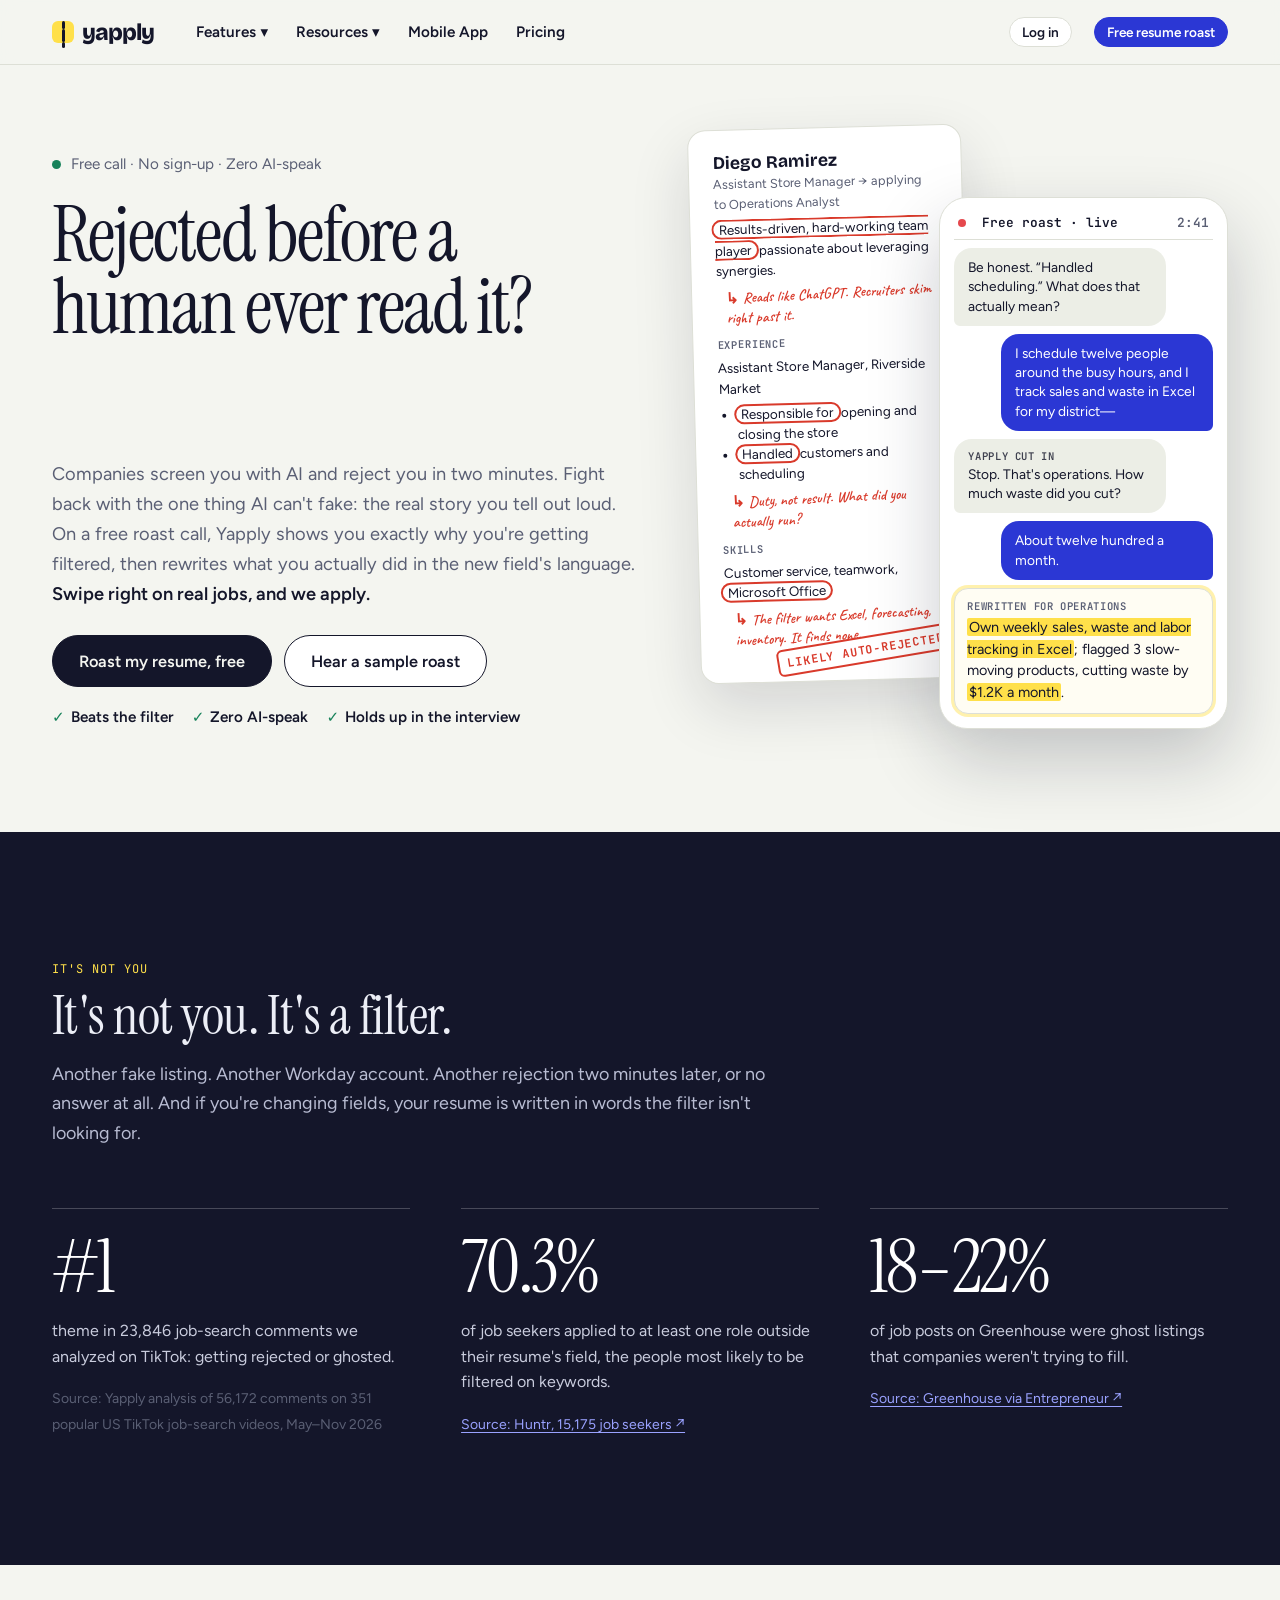
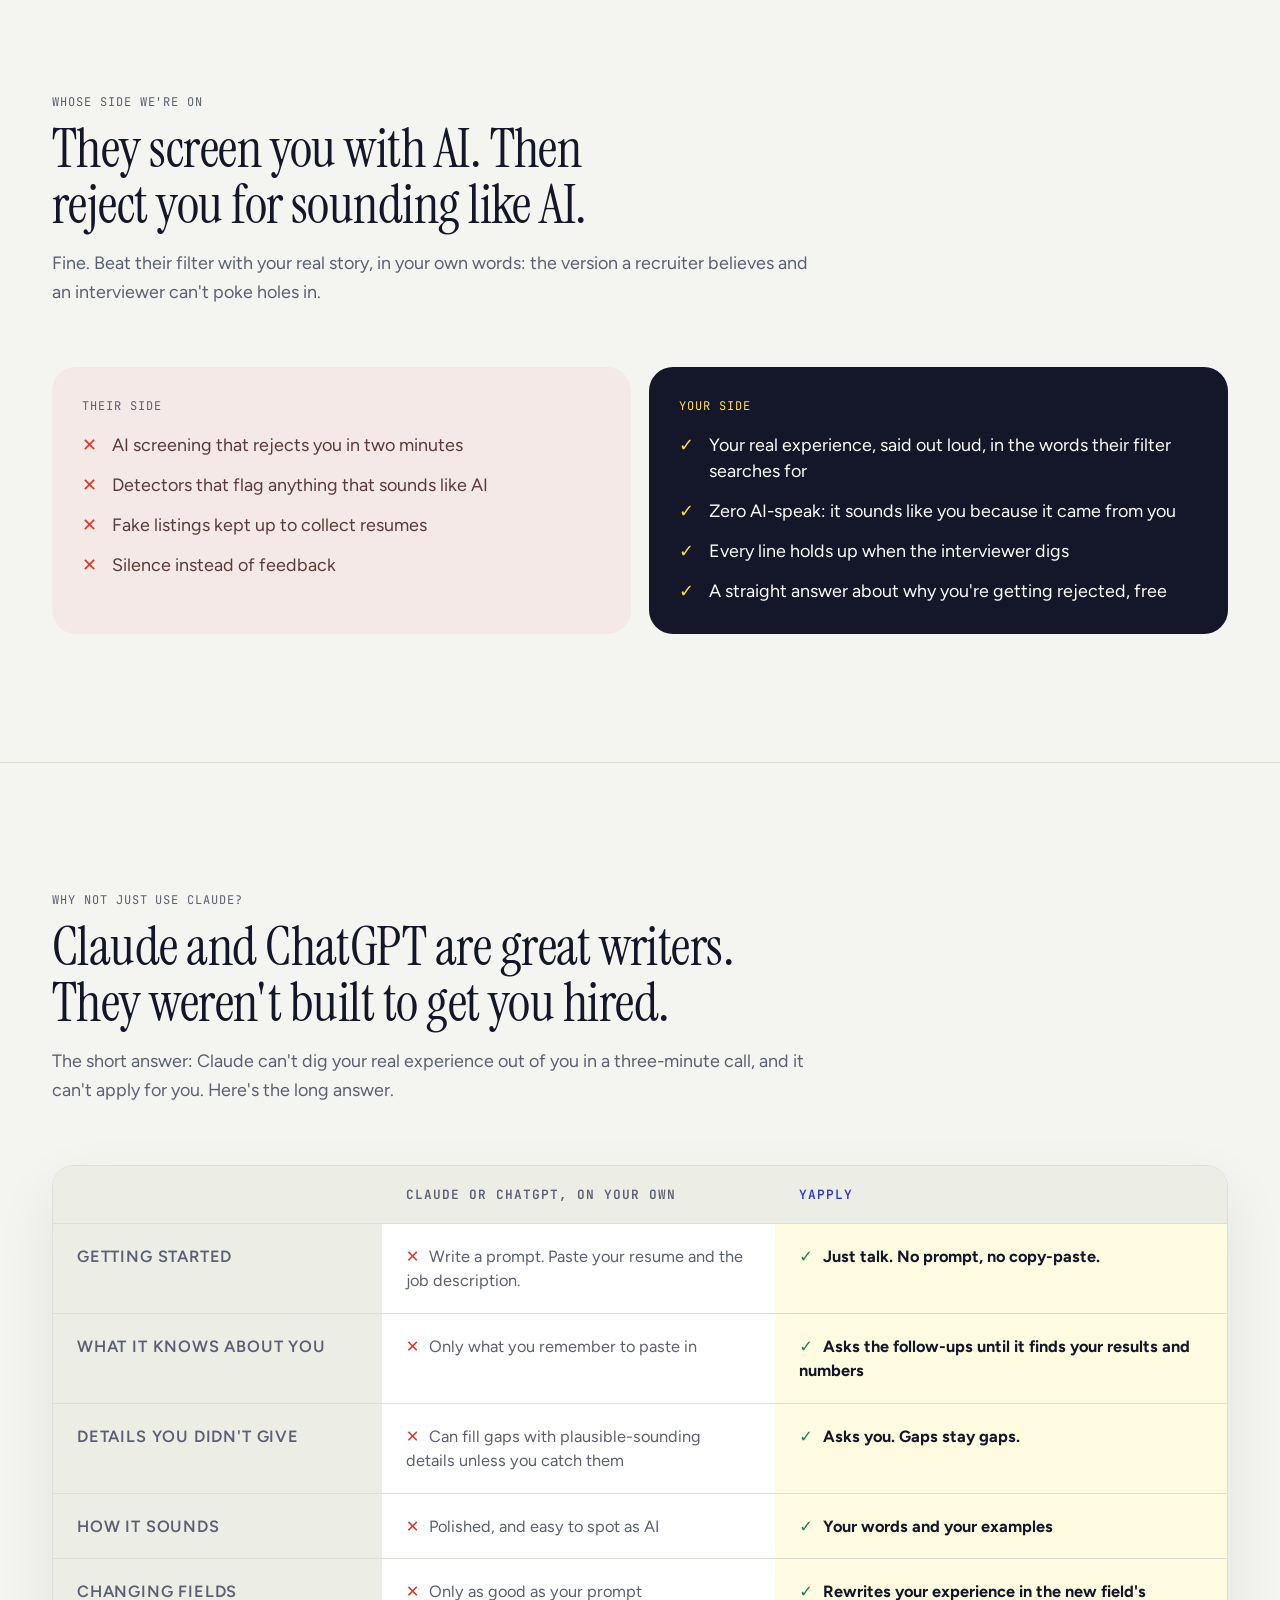
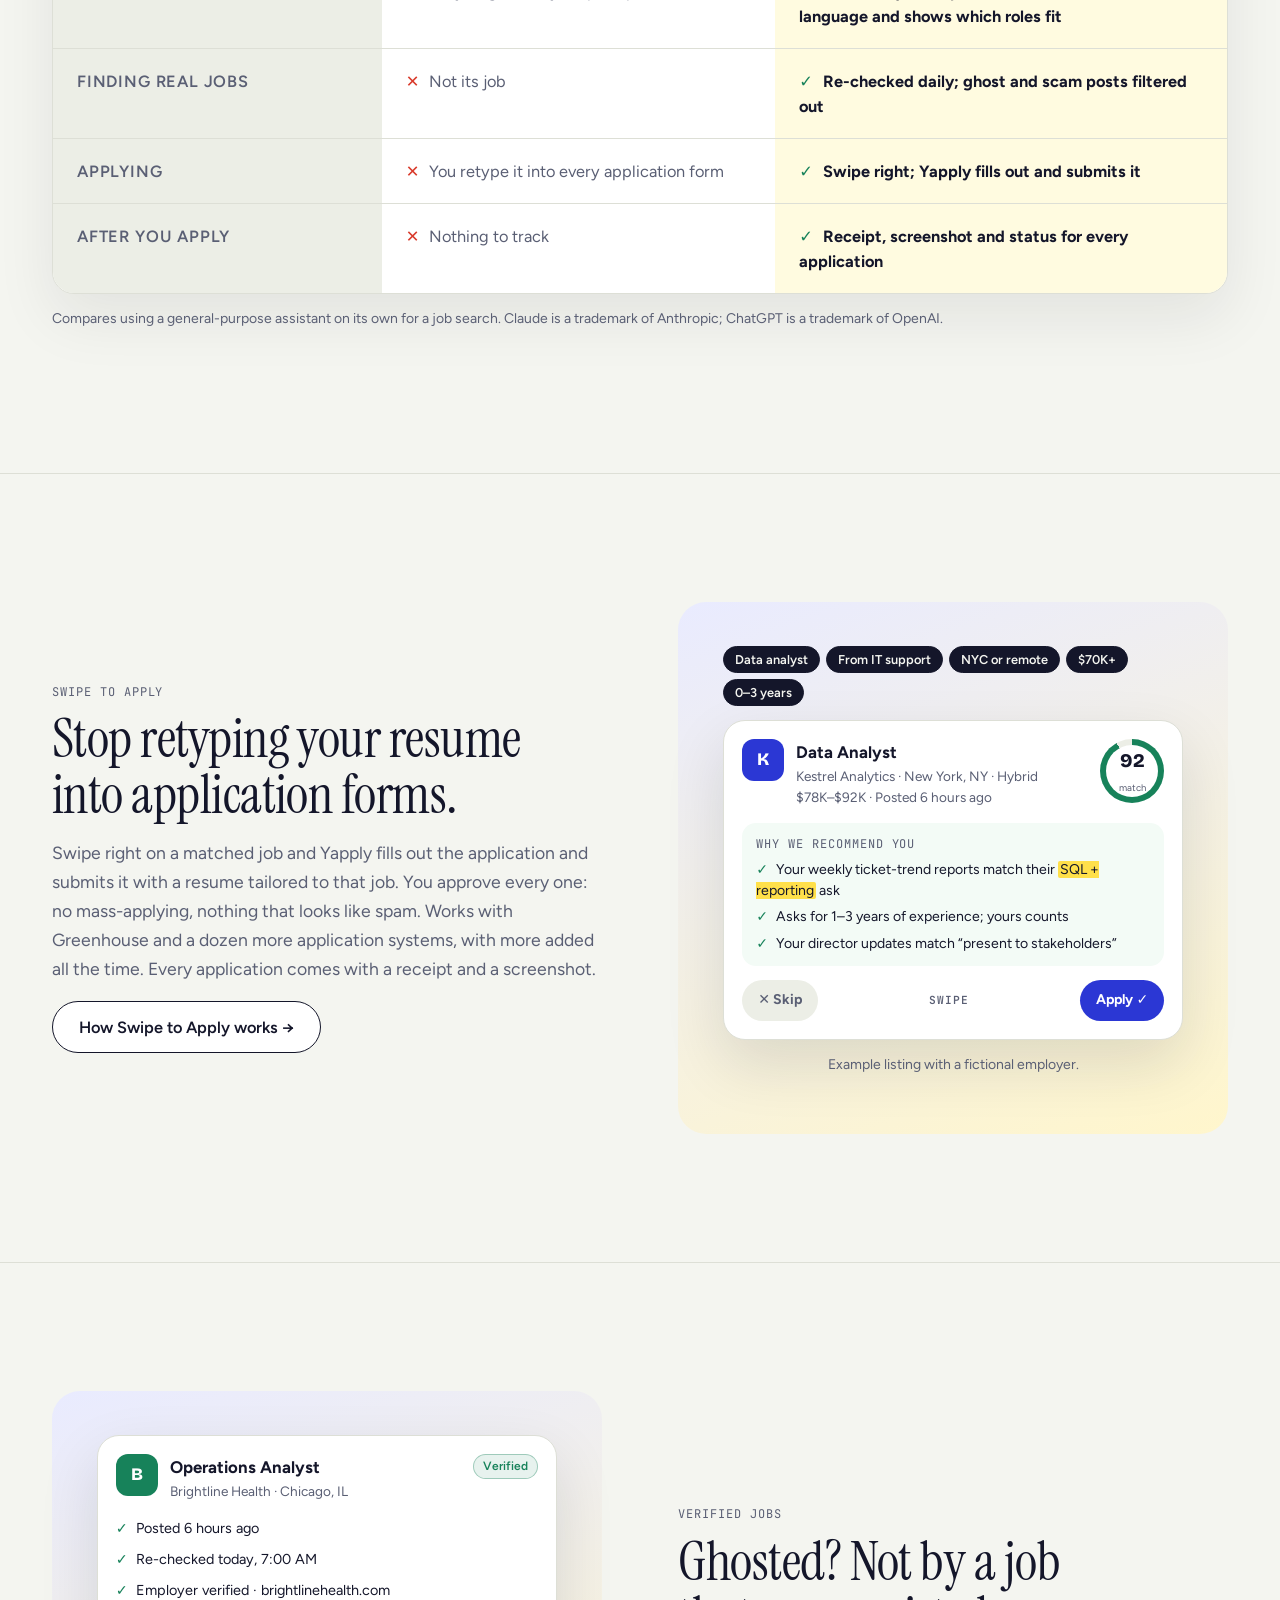
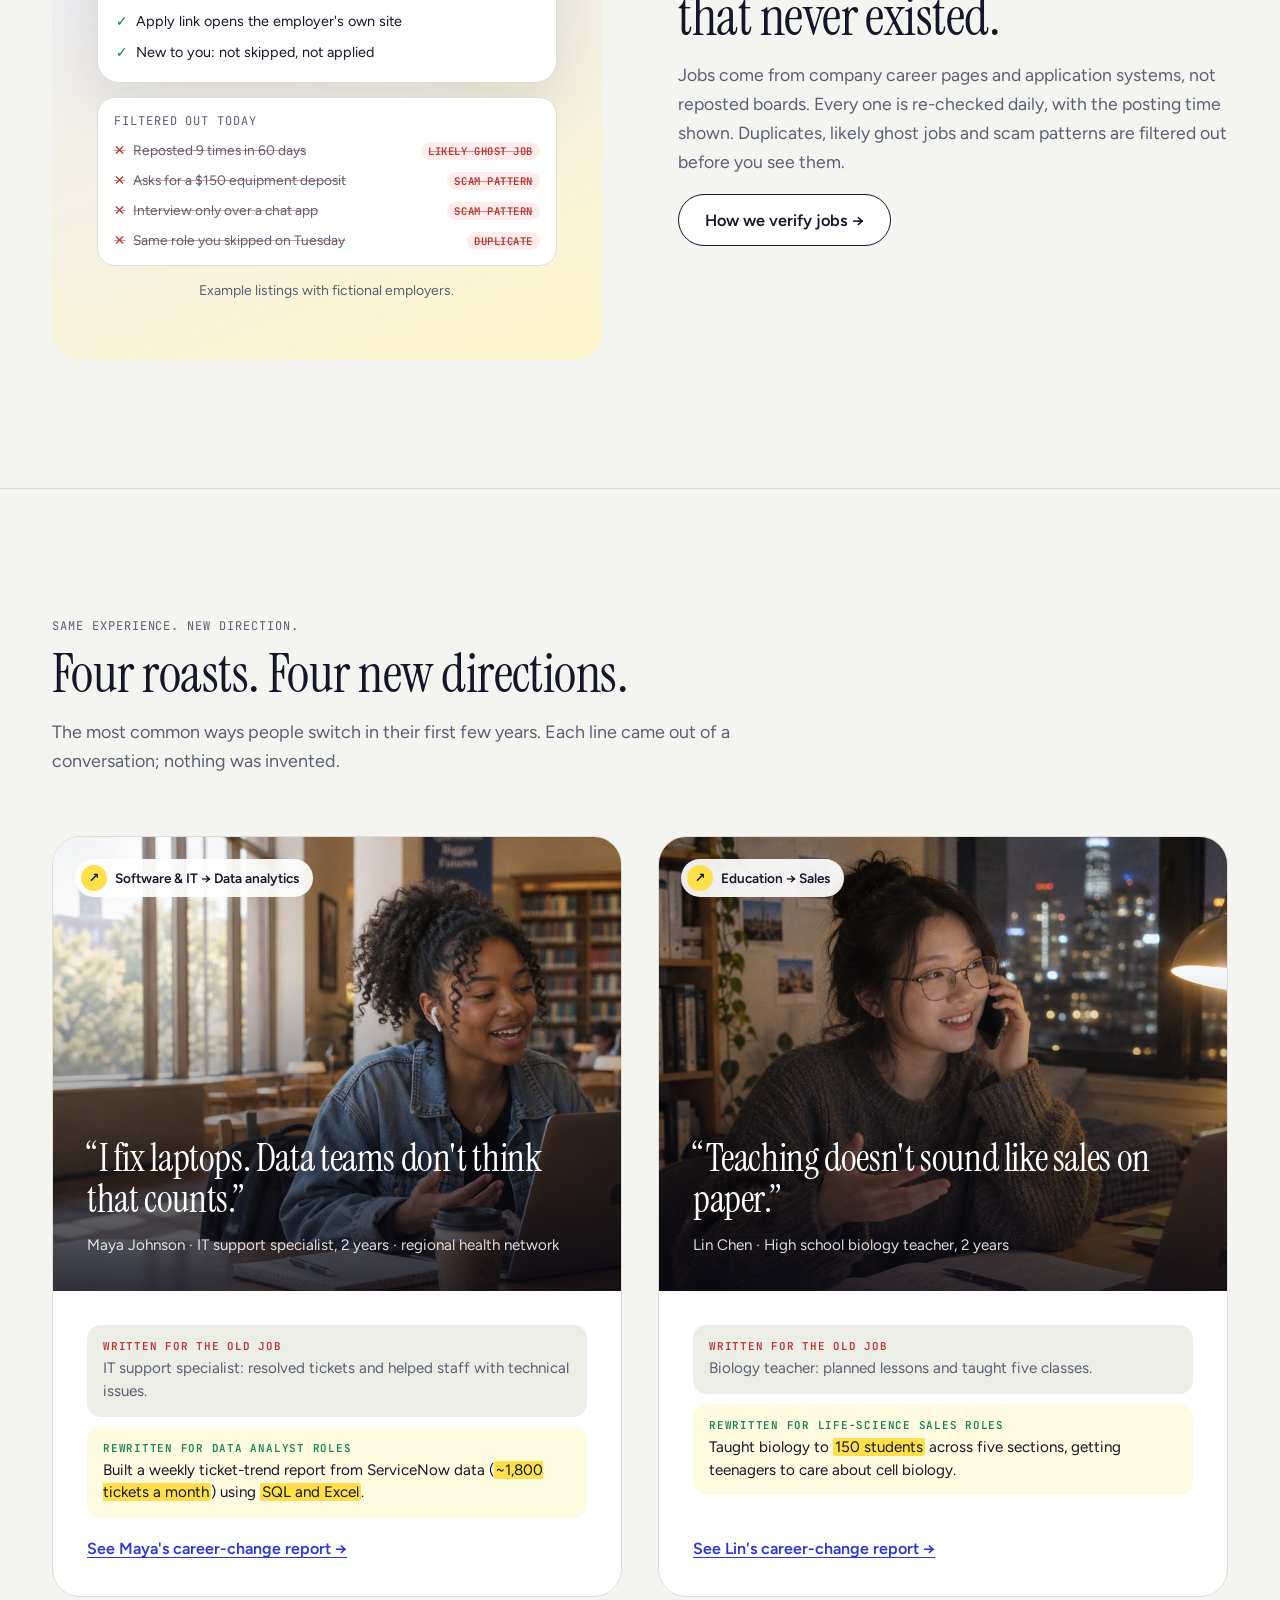
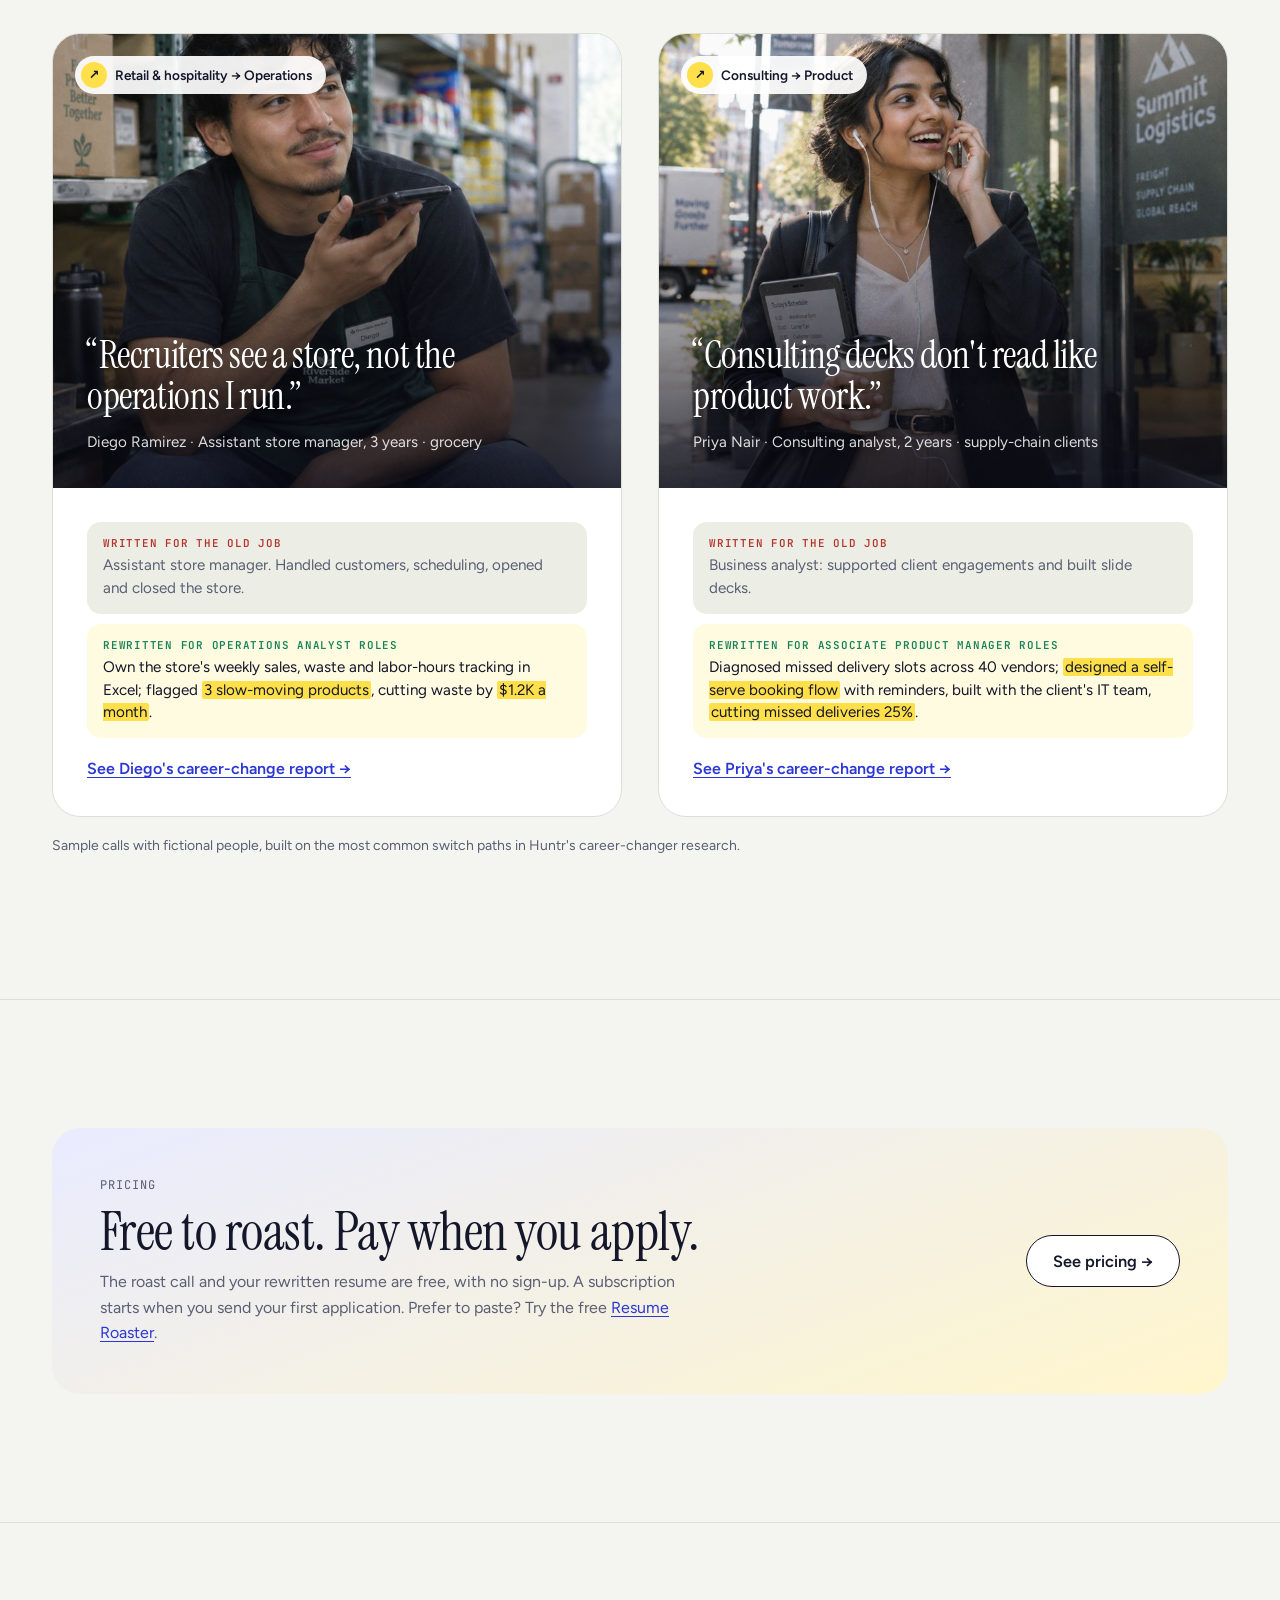
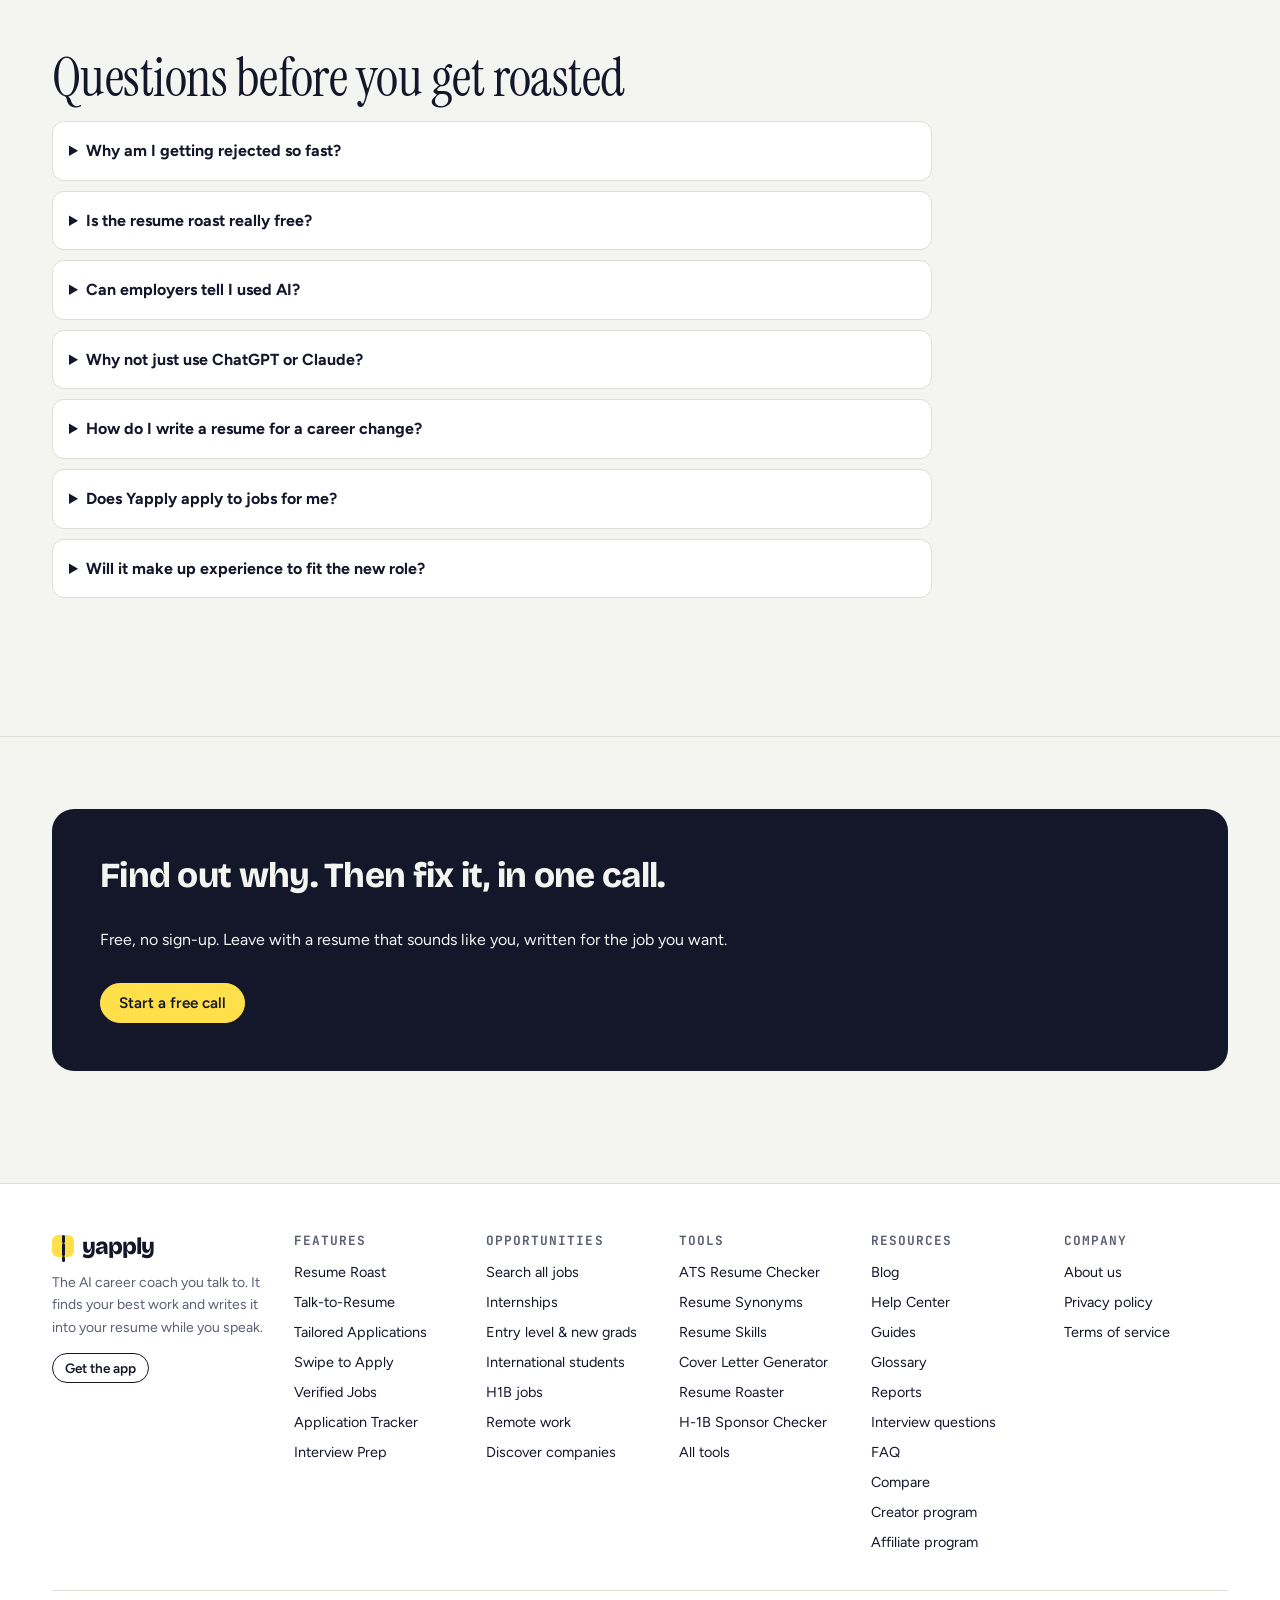
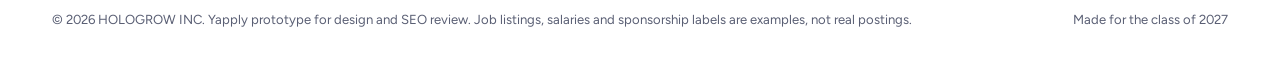
==== commit 34f50952: "Roast-first repositioning from TikTok comment research: rejection hero, double-standard stance, Why " ====
--- a/index.html
+++ b/index.html
@@ -4,12 +4,12 @@
 <meta charset="utf-8">
 <meta name="viewport" content="width=device-width, initial-scale=1">
 <title>Yapply</title>
-<meta name="description" id="meta-desc" content="Yapply is an AI career coach for people changing direction in their first three years: talk once, and it rewrites your real experience for the job you want, then applies for you.">
+<meta name="description" id="meta-desc" content="Get your resume roasted on a free call. Yapply tells you why you're getting rejected, rewrites what you actually did for the job you want, and applies for you.">
 <link rel="canonical" id="canonical" href="https://yapply.ai/">
 <script type="application/ld+json" id="ld">{}</script>
 <link rel="preconnect" href="https://fonts.googleapis.com">
 <link rel="preconnect" href="https://fonts.gstatic.com" crossorigin>
-<link href="https://fonts.googleapis.com/css2?family=Instrument+Serif:ital@0;1&family=Bricolage+Grotesque:opsz,wght@12..96,600;12..96,700;12..96,800&family=Figtree:wght@400;500;600;700&family=JetBrains+Mono:wght@500;600&display=swap" rel="stylesheet">
+<link href="https://fonts.googleapis.com/css2?family=Caveat:wght@600&family=Instrument+Serif:ital@0;1&family=Bricolage+Grotesque:opsz,wght@12..96,600;12..96,700;12..96,800&family=Figtree:wght@400;500;600;700&family=JetBrains+Mono:wght@500;600&display=swap" rel="stylesheet">
 <style>
 /* Layout idea: a newsroom-style job desk. Ink-on-paper base, one highlighter yellow that marks
    the words Yapply "heard" in your story; cobalt for anything you can click. */
@@ -770,6 +770,57 @@
 .price-tease p { margin: 0; max-width: 60ch; }
 @media (max-width: 960px) { .fits, .paths, .prom4 { grid-template-columns: 1fr; } }
 
+/* ===== Roast-first homepage ===== */
+.roast-paper { position: relative; background: #fff; border-radius: 18px; padding: 22px 24px 28px; box-shadow: 0 24px 60px rgba(20,22,42,.14); border: 1px solid var(--line); font-size: .9rem; line-height: 1.5; color: #14162a; }
+.roast-paper .rp-h b { display: block; font: 700 1.1rem var(--display); }
+.roast-paper .rp-h span { font-size: .8rem; color: var(--muted); }
+.roast-paper h5 { margin: 12px 0 4px; font: 600 .66rem var(--mono); letter-spacing: .08em; text-transform: uppercase; color: var(--muted); }
+.roast-paper p, .roast-paper ul { margin: 6px 0; }
+.roast-paper ul { padding-left: 18px; }
+.circ { border: 2px solid #d93a2b; border-radius: 999px; padding: 0 5px; margin: 0 -3px; }
+.rn { display: block; font: 600 .95rem/1.3 "Caveat", "Bradley Hand", "Segoe Print", cursive; color: #d93a2b; transform: rotate(-1.5deg); margin: 2px 0 6px 10px; }
+.rn::before { content: "↳ "; }
+.stamp { position: absolute; right: 18px; bottom: 16px; font: 700 .72rem var(--mono); letter-spacing: .08em; text-transform: uppercase; color: #d93a2b; border: 2px solid #d93a2b; border-radius: 6px; padding: 4px 8px; transform: rotate(-8deg); background: rgba(255,255,255,.9); }
+.hr-stage { position: relative; display: grid; grid-template-columns: minmax(0, 1.05fr) minmax(0, 1fr); align-items: start; padding: 26px 0 0; }
+.hr-stage .roast-paper { transform: rotate(-1.5deg); font-size: .84rem; }
+.hr-phone { position: relative; margin: 70px 0 0 -28px; z-index: 1; background: #fff; border-radius: 28px; padding: 14px; box-shadow: 0 30px 70px rgba(20,22,42,.22); border: 1px solid var(--line); display: flex; flex-direction: column; gap: 8px; }
+.hr-phone .fv-b { font-size: .86rem; }
+.hr-phone > [class*="hb"] { opacity: 0; animation: bubin .5s ease forwards; }
+.hr-phone .hb1 { animation-delay: .4s; } .hr-phone .hb2 { animation-delay: 1.6s; } .hr-phone .hb3 { animation-delay: 3s; } .hr-phone .hb4 { animation-delay: 4.2s; } .hr-phone .hb5 { animation-delay: 5.2s; }
+.sides { display: grid; grid-template-columns: 1fr 1fr; gap: 18px; }
+.side { border-radius: 24px; padding: 30px; }
+.side ul { list-style: none; padding: 0; margin: 16px 0 0; display: grid; gap: 14px; }
+.side li { font-size: 1.12rem; line-height: 1.45; padding-left: 30px; position: relative; }
+.side.them { background: #f4e9e7; }
+.side.them li::before { content: "✕"; position: absolute; left: 0; color: #d93a2b; font-weight: 800; }
+.side.them li { color: #5a3a36; }
+.side.us { background: #14162a; color: #fff; }
+.side.us .eyebrow { color: #ffe04a; }
+.side.us li::before { content: "✓"; position: absolute; left: 0; color: #ffe04a; font-weight: 800; }
+.cmp-big th, .cmp-big td { padding: 20px 24px; font-size: 1.02rem; }
+.cmp-big thead th { font-size: .8rem; }
+.cmp-big td .x { color: #d93a2b; font-weight: 800; margin-right: 10px; }
+.cmp-big td .ck { margin-right: 10px; }
+.vs-claude .cmp-wrap { box-shadow: 0 24px 60px rgba(20,22,42,.08); }
+.roast-toggle { display: inline-flex; gap: 4px; padding: 4px; border-radius: 999px; background: var(--panel); border: 1px solid var(--line); margin-bottom: 22px; }
+.roast-toggle button { border: 0; background: transparent; padding: 9px 18px; border-radius: 999px; font: 600 .92rem var(--body); cursor: pointer; color: var(--muted); }
+.roast-toggle button.on { background: var(--ink); color: #fff; }
+.rr-item { border-left: 3px solid #d93a2b; padding: 6px 0 6px 14px; margin: 16px 0; }
+.rr-item b { color: #d93a2b; }
+.rr-item p { margin: 4px 0; }
+.rr-q { font-style: italic; color: var(--muted); }
+.rr-cta { margin-top: 22px; padding: 16px; border-radius: 14px; background: #fffbe0; }
+/* calmer call visuals: no glowing AI orb */
+.orb { background: #14162a; box-shadow: 0 0 0 8px rgba(20,22,42,.08); width: 72px; height: 72px; animation: none; position: relative; }
+.orb::after { content: "🎙"; position: absolute; inset: 0; display: grid; place-items: center; font-size: 1.6rem; }
+.orb.big { width: 96px; height: 96px; }
+.callscr .orb { background: #fff; }
+@media (max-width: 960px) { .sides { grid-template-columns: 1fr; } .hr-stage { grid-template-columns: 1fr; } .hr-stage .roast-paper { transform: none; } .hr-phone { margin: -20px 0 0; } }
+
+.ticks { list-style: none; padding: 0; margin: 18px 0 0; display: flex; flex-wrap: wrap; gap: 8px 18px; }
+.ticks li { font-weight: 600; font-size: .95rem; }
+.ticks li::before { content: "✓"; color: var(--good); font-weight: 800; margin-right: 6px; }
+
 </style>
 </head>
 <body>
@@ -779,7 +830,7 @@
     <nav class="nav" id="nav" aria-label="Primary"></nav>
     <span class="spacer"></span>
     <a class="btn ghost sm login" href="#signup">Log in</a>
-    <a class="btn accent sm" href="#call">Start a free call</a>
+    <a class="btn accent sm" href="#call">Free resume roast</a>
     <button class="btn ghost sm menu-btn" id="menuBtn" aria-expanded="false" aria-controls="nav">Menu</button>
   </div>
 </header>
@@ -959,7 +1010,7 @@
 ];
 
 const FAQ = [
-  ["What is Yapply?", "Yapply is an AI career coach you talk to. In a 10-minute call it digs into what you have done, finds strengths you did not know were worth writing, and polishes your resume live while you speak. After the call you get a report, then tailored resumes, interview practice and job matches."],
+  ["What is Yapply?", "Yapply is on the job seeker's side. On a free call it roasts your resume, tells you why it is getting filtered out, and rewrites what you actually did for the job you want while you talk. Then you swipe right on matched jobs and Yapply applies for you, with proof. After the call you get a report, then tailored resumes, interview practice and job matches."],
   ["How do I write a resume with no internship experience?", "Count class projects, research, clubs and part-time jobs, and write each as a result with a number. Yapply asks the questions that surface those numbers and writes the bullets for you."],
   ["Can international students use Yapply?", "Yes. Speak in your own words; Yapply writes fluent, recruiter-ready English, and every job shows H-1B sponsorship likelihood."],
   ["My first job isn't in my field. Can Yapply help?", "Yes. Tell it the role you want; it rewrites your current experience as transferable results for that role."],
@@ -1209,59 +1260,77 @@
 ];
 
 // ---------- FEATURES ----------
-// Grouped by the user journey: Coach → Apply → Interview. kws = target keywords (US monthly volume / KD from the gap export; null = not in export).
-const FEATURE_GROUPS = [["Coach", "Find your story"], ["Apply", "Send it to real jobs"], ["Interview", "Get the offer"]];
+// Grouped by the user journey: Diagnose → Rewrite → Apply → Interview. kws = target keywords (US monthly volume / KD; null = not in export).
+// Naming rule (TikTok comment study, Nov 2026): never call Yapply an "AI career coach", "AI interviewer" or "voice coach". It's the insider on the job seeker's side.
+const FEATURE_GROUPS = [["Diagnose", "Find out why"], ["Rewrite", "Say it, get it written"], ["Apply", "Send it to real jobs"], ["Interview", "Get the offer"]];
 const REVIEW_STUDY = "Yapply analysis of 3,406 app-store and browser-extension reviews of three popular AI job-search tools, Nov 2026";
+const TIKTOK_STUDY = "Yapply analysis of 56,172 comments on 351 popular US TikTok job-search videos, May–Nov 2026";
+const ATS_LINE = "Works with Greenhouse and a dozen more application systems, with more added all the time.";
 const FEATURES = [
-  { slug: "ai-career-coach", group: "Coach", flag: true, name: "AI Career Coach", short: "Talk it through. Your resume writes itself live.",
-    title: "AI Career Coach for Career Changers & AI Resume Builder", desc: "Talk once with Yapply's AI career coach. It finds what transfers from your current job, shows which directions fit, and rewrites your resume live for the role you want.",
-    h1: "Find what transfers. Say it once.", pain: "Your experience is written in your old field's language. The job you want speaks another.",
-    sub: "Tell the coach where you want to go, or that you're not sure yet. It asks the follow-ups a recruiter in that field would, finds the results that carry over, and rewrites your resume while you're still talking.",
-    cta: ["call", "Start a free call"],
-    answer: "Yapply's AI career coach is a full-duplex voice conversation for people changing direction. It asks where you want to go (or helps you work that out from what you've done), digs into your current job for results that transfer, and rewrites each one in the new field's language as you talk. Every change appears as a card you can correct by cutting in. Nothing goes on the page that you didn't say.",
-    kws: [["ai resume builder", 22200, 88], ["resume ai", 6600, 82], ["ai resume", 5400, 46], ["ai career coach", null, null]],
-    proof: [["~80% vs 54%", "of graduating seniors rate their own communication highly; 54% of employers say the same of new grads.", "https://naceweb.org/career-readiness/competencies/are-college-graduates-career-ready", "NACE"], ["#1", "complaint about AI-tailored resumes in our review study: invented metrics the user never gave.", null, REVIEW_STUDY]],
-    steps: [["Say where you're headed", "Name the role you want, or say you're not sure. Upload your current resume or skip it."], ["Talk. It digs.", "“How many people used it? What changed after?” It keeps asking until it finds the result and the number."], ["Watch the cards", "Every edit lands as a card: new words highlighted, old words struck through. Cut in to fix anything."], ["Hang up with a new-direction resume", "One page, ATS-friendly, written for the role you want, every line traceable to something you said."]],
-    points: [["Finds your direction", "Not sure yet? The coach tells you which roles your experience already points to, and why."], ["Full duplex", "It listens and writes at the same time, like a coach taking notes while you talk."], ["Cut in any time", "“No, closer to 300.” Interrupt mid-sentence and the card updates."], ["Every change visible", "When a line changes again, the old card folds into “updated below”. You always see the latest."], ["Your words, polished", "Speak naturally, in any accent. It writes clear, recruiter-ready English from what you mean."]],
-    promise: ["Reframed, never invented.", "Changing fields is exactly when AI tools are tempted to invent skills that fit the new role. Yapply only rewrites what you actually did, in the new field's language. If a line needs a number you didn't give, the coach asks for it."],
-    vs: [["Where the content comes from", "Templates and what you type", "A conversation that digs for it"], ["Numbers and results", "AI fills gaps with guesses", "Only what you said, or it asks"], ["Fixing mistakes", "Edit the document afterwards", "Cut in and correct it live"], ["Seeing what changed", "A finished rewrite", "Every edit as a card, as it happens"]],
+  { slug: "resume-roast", group: "Diagnose", flag: true, name: "Resume Roast", short: "A free call that tells you why you're getting rejected.",
+    title: "Resume Roast Call: Free, Blunt and On Your Side", desc: "Get your resume roasted on a free call, no sign-up. Yapply tells you bluntly why it's getting filtered out, then fixes it with you, from your real experience.",
+    h1: "Find out why you're getting rejected. In one call.", pain: "Silence isn't feedback. Two-minute rejections aren't either.",
+    sub: "Upload your resume and say the job you want. Yapply roasts it out loud, line by line: what the filter can't find, what sounds like ChatGPT, what reads like your old job. Then it fixes it with you, in the same call.",
+    cta: ["call", "Roast my resume, free"],
+    answer: "Resume Roast is a free call with Yapply, no sign-up needed. You upload your resume and name a target job; Yapply tells you, bluntly, why it's likely getting filtered out (missing keywords for the new field, duty-only bullets, generic AI-sounding lines) and then rewrites the weak lines from what you say. Prefer it gentler? Say so on the call.",
+    kws: [["ats resume checker", 12100, 62], ["ats cv checker", 6600, 53], ["resume roast", null, null], ["why am i getting rejected from jobs", null, null]],
+    proof: [["#1", "theme in job-search comments on TikTok: getting rejected or ghosted, often within minutes of applying.", null, TIKTOK_STUDY]],
+    steps: [["Start a call", "No sign-up. Upload your resume or read it out, and name the job you want."], ["Get roasted", "Blunt and specific: “The filter is looking for SQL. You wrote ‘handled data’.”"], ["Fix it out loud", "Answer one question per weak line. Yapply rewrites it while you talk."], ["Keep the new version", "Leave with the fixed resume. Save it when you're ready to apply."]],
+    points: [["Blunt, on your side", "It roasts the resume, not you. The goal is getting you read by a human."], ["Old-field language, flagged", "Words recruiters in your new field won't search for, called out line by line."], ["AI-sounding lines, flagged", "“Spearheaded synergies” gets caught before a recruiter rolls their eyes."], ["Fixed in the same call", "Every flag turns into a question, and every answer into a better line."]],
+    promise: ["Brutal about the resume. On your side about you.", "Companies use software to reject you in minutes. You deserve someone who tells you exactly why, and helps you fix it with the experience you actually have."],
+    vs: [["Feedback", "A score out of 100", "Line-by-line reasons, out loud"], ["Fixes", "Generic tips", "Rewritten from your answers"], ["Tone", "Polite and vague", "Blunt, and on your side"], ["Cost to start", "Sign-up, then a paywall", "Free call, no sign-up"]],
+    for: { A: "Find out why data teams pass on a support resume.", B: "See what a sales manager skims past in a teaching resume.", C: "Learn why “store” keeps beating “operations”.", D: "Hear why consulting bullets don't read as product work." },
+    faq: [["Is the roast really free?", "Yes. The call and the fixed resume are free, with no sign-up. You pay only when you start applying through Yapply."], ["Will it be mean?", "It's blunt about the resume, never about you. Prefer it gentler? Just say so on the call."], ["Why am I getting rejected so fast?", "Often an applicant tracking system filters on keywords and requirements before a person reads anything. Career changers get hit hardest, because their resume uses the old field's words."], ["Can I just paste my resume instead?", "Yes, try the text-only Resume Roaster tool. The call goes further, because it can ask you what's missing."]] },
+
+  { slug: "talk-to-resume", group: "Rewrite", flag: true, name: "Talk-to-Resume", short: "Say what you did. Watch it get rewritten for the new role.",
+    title: "Talk-to-Resume: Say It, Get a Resume That Sounds Like You", desc: "Talk through your current job. Yapply finds what transfers, shows which directions fit, and rewrites your resume live for the role you want, from your own words.",
+    h1: "Say what you actually did. Beat the filter with it.", pain: "Your experience is written in your old field's language. The job you want speaks another.",
+    sub: "Tell Yapply where you want to go, or that you're not sure yet. It asks the follow-ups a hiring manager in that field would, finds the results that carry over, and rewrites your resume while you're still talking.",
+    cta: ["call", "Talk it out, free"],
+    answer: "Talk-to-Resume is a live conversation that writes as you speak. Yapply asks where you want to go (or helps you work it out from what you've done), digs into your current job for results that transfer, and rewrites each one in the new field's language. Every change appears as a card you can correct by cutting in. Nothing goes on the page that you didn't say, so it sounds like you and holds up in the interview.",
+    kws: [["ai resume builder", 22200, 88], ["resume ai", 6600, 82], ["ai resume", 5400, 46], ["career change resume", null, null]],
+    proof: [["#1", "complaint about AI-tailored resumes in our review study: invented metrics the user never gave.", null, REVIEW_STUDY], ["Rising", "share of TikTok job-search comments worried about resumes that read as AI-written, from June to November 2026.", null, TIKTOK_STUDY]],
+    steps: [["Say where you're headed", "Name the role you want, or say you're not sure. Upload your current resume or skip it."], ["Talk. It digs.", "“How many people used it? What changed after?” It keeps asking until it finds the result and the number."], ["Watch the cards", "Every edit lands as a card: new words highlighted, old words struck through. Cut in to fix anything."], ["Leave with a new-direction resume", "One page, ATS-friendly, written for the role you want, every line traceable to something you said."]],
+    points: [["Finds your direction", "Not sure yet? Yapply shows which roles your experience already points to, and why."], ["Writes while you talk", "Each answer lands on the page within seconds."], ["Cut in any time", "“No, closer to 300.” Interrupt mid-sentence and the card updates."], ["Zero AI-speak", "Built from your words and examples, so it doesn't read like ChatGPT."], ["Holds up in the interview", "Every line is something you actually said, so you can defend it when they dig."]],
+    promise: ["Reframed, never invented.", "Changing fields is exactly when AI tools are tempted to invent the skills a new role asks for. Yapply only rewrites what you actually did, in the new field's language. If a line needs a number you didn't give, it asks."],
+    vs: [["How you start", "Write a prompt, paste your resume", "Just talk"], ["Numbers and results", "Filled in with guesses", "Only what you said, or it asks"], ["How it sounds", "Polished, generic, obviously AI", "Your words, your examples"], ["Fixing mistakes", "Edit the document afterwards", "Cut in and correct it live"]],
     for: { A: "Turns ticket data and support reports into analyst experience.", B: "Turns teaching and budget pitches into a sales track record.", C: "Turns shift scheduling and waste tracking into operations work.", D: "Turns client research and specs into product experience." },
-    faq: [["What if I don't know which direction to switch to?", "Start with what you've done. The coach shows which roles your experience already fits, with the evidence for each, and you can choose from there."], ["Will it make up numbers or experience?", "No. Every line comes from something you said or uploaded. If a bullet needs a number you didn't give, the coach asks for it."], ["Can I start from my existing resume?", "Yes. Upload a PDF; Yapply shows what it parsed, then the coach talks through the weakest lines first."], ["What if I say something wrong?", "Cut in and correct it. The card updates and the old version folds away."], ["Can I edit the resume by typing?", "In the app you revise by voice, so every line stays traceable to what you said. Say “change the second bullet” and it does."], ["Is my English good enough?", "Yes. Speak the way you normally do; the coach writes polished English from what you mean, and you approve it."]] },
-
-  { slug: "job-match", group: "Apply", name: "Job Match", short: "Your filters, ranked by fit, with the reasons.",
-    title: "AI Job Match for Career Changers: Jobs Ranked by Fit", desc: "Yapply ranks jobs in your new direction by the experience your coaching call surfaced, not your old title, and explains every recommendation. Swipe right and we apply.",
-    h1: "Jobs where your experience already counts.", pain: "Job boards match your old title. You're not applying for your old title.",
-    sub: "Yapply ranks jobs in your new direction by what you've actually done, not what your last job was called, and tells you which part of your experience matched.",
-    cta: ["call", "Start a free call"],
-    answer: "Yapply's job match starts from your own filters (role, level, location, salary, sponsorship) and your coaching call. Each job gets a match score and a plain-language reason, such as “your weekly ticket-trend reports match their SQL and reporting ask”. Swipe right to apply with a tailored resume, or left to skip; skipped jobs never come back.",
-    kws: [["entry level remote jobs", 22200, 34], ["internship opportunities for college students", 12100, 31], ["ai job search", 4400, 85], ["ai job finder", 1300, 80]],
-    proof: [["#1", "complaint about job-matching apps in our review study: jobs you rejected keep coming back.", null, REVIEW_STUDY]],
-    steps: [["Set your filters", "Role, level, location, salary, H-1B sponsorship. Save more than one search."], ["Get ranked matches", "Each job is scored against your filters and your call, with the reasons spelled out."], ["Swipe", "Right applies with a resume tailored to that job. Left skips it, for good."]],
-    points: [["Match score", "One number for how well you fit, built from skills, level and what you've actually done."], ["“Why we recommend this”", "Every job says why it's here, in plain words you can check."], ["Skips stick", "Skipped and applied jobs never reappear. No déjà vu."], ["Sponsorship labels", "H-1B likelihood on every role, for international students."]],
-    promise: ["Recommendations that listen.", "The best ranking model is worthless if it ignores you. Your filters and skips come first; the score only ranks what's left."],
-    vs: [["What you see", "Everything that matches a keyword", "Only what fits your filters"], ["Ranking", "Title and keyword overlap", "Your call: skills, results, level"], ["Explanation", "None", "A reason on every job"], ["Jobs you skipped", "Come back next week", "Gone for good"]],
-    for: { A: "Data roles where SQL and reporting count, not a data-analyst title.", B: "Sales roles that value presenting and product knowledge.", C: "Operations roles that want people who've run a floor.", D: "Product roles that hire from consulting." },
-    faq: [["Will it only show jobs like my current one?", "No. Matches come from your target direction and the experience your call surfaced, so a support specialist aiming for data roles sees data roles."], ["How is the match score calculated?", "From your filters plus your coaching call: required skills you've shown, level, location and sponsorship needs. The reasons under each job show what drove it."], ["Will I see jobs I already skipped?", "No. Skipped and applied jobs are removed permanently."], ["Can I save several searches?", "Yes, for example one for data analyst roles and one for product roles."], ["Is swiping right final?", "Yes. A right swipe sends the application with a tailored resume, so check the job first; the reasons and match score are there for that."]] },
-
-  { slug: "tailored-applications", group: "Apply", name: "Tailored Applications", short: "Every application gets its own resume.",
-    title: "Tailor Your Resume to Every Job, Automatically", desc: "Every application you send through Yapply uses a resume tailored to that job description: true keywords only, reordered by relevance, with gaps flagged.",
+    faq: [["What if I don't know which direction to switch to?", "Start with what you've done. Yapply shows which roles your experience already fits, with the evidence for each, and you choose from there."], ["Will it make up numbers or experience?", "No. Every line comes from something you said or uploaded. If a bullet needs a number you didn't give, Yapply asks for it."], ["Can employers tell I used AI?", "What gives resumes away is generic, inflated wording. Talk-to-Resume writes from your own words and real examples, which is also what holds up when an interviewer asks follow-up questions."], ["Can I edit the resume by typing?", "In the app you revise by talking, so every line stays traceable to what you said. Say “change the second bullet” and it does."]] },
+
+  { slug: "tailored-applications", group: "Rewrite", name: "Tailored Applications", short: "Every application gets its own resume.",
+    title: "Tailor Your Resume to Every Job, Automatically", desc: "Every application you send through Yapply uses a resume tailored to that job description: true keywords that pass ATS filters, reordered by relevance, gaps flagged.",
     h1: "Every application gets its own resume.", pain: "One resume can't speak your old field and your new one at the same time.",
-    sub: "Before anything is sent, Yapply reads the job description and tailors your resume to it, using only facts from your call. You see exactly what changed.",
-    cta: ["call", "Start a free call"],
-    answer: "When you apply through Yapply, your resume is tailored to that job description first: it uses the job's keywords where your call backs them up, reorders bullets by relevance, and shows the difference. Keywords you can't back up are listed as gaps, not added. The exact version sent is saved with the application.",
+    sub: "Before anything is sent, Yapply reads the job description and tailors your resume to it: the keywords the filter looks for, wherever your experience backs them up. You see exactly what changed.",
+    cta: ["call", "Talk it out, free"],
+    answer: "When you apply through Yapply, your resume is tailored to that job description first: it uses the job's keywords where your experience backs them up, so applicant tracking systems can find them, reorders bullets by relevance, and shows the difference. Keywords you can't back up are listed as gaps, not added. The exact version sent is saved with the application.",
     kws: [["ats friendly resume template", 18100, 27], ["tailor resume", 1000, 50], ["tailor resume to job description", 320, 43], ["best ats resume builder", 140, 52]],
     proof: [["3 ways", "AI tailoring failed users in our review study: invented metrics, format changed without telling them, or words merely reshuffled.", null, REVIEW_STUDY]],
-    steps: [["Read the job", "Yapply pulls the job's must-have skills, tools and language."], ["Match it to you", "It finds where your call proves each one, and only there."], ["Show the diff", "Changed lines are highlighted; keywords you can't back up are listed as gaps."], ["Send that version", "The exact resume is attached to the application and saved with it."]],
-    points: [["True keywords only", "The job's terms appear where your experience supports them. Never as filler."], ["Reordered by relevance", "The bullets this employer cares about move to the top."], ["Gaps, not fakes", "“Tableau: not added, you didn't mention it.” You decide whether to talk it through."], ["ATS-friendly", "Clean one-page layout that applicant tracking systems can read."]],
+    steps: [["Read the job", "Yapply pulls the job's must-have skills, tools and language."], ["Match it to you", "It finds where your experience proves each one, and only there."], ["Show the diff", "Changed lines are highlighted; keywords you can't back up are listed as gaps."], ["Send that version", "The exact resume is attached to the application and saved with it."]],
+    points: [["Keywords the filter looks for", "The job's terms appear where your experience supports them, so the ATS can find them."], ["Reordered by relevance", "The bullets this employer cares about move to the top."], ["Gaps, not fakes", "“Tableau: not added, you didn't mention it.” You decide whether to talk it through."], ["Still sounds like you", "Tailoring changes order and wording, never your voice or your facts."]],
     promise: ["Tailored, never invented.", "Tailoring means choosing and phrasing what's true for this job. It never means adding skills or numbers you didn't give."],
     vs: [["Resume per job", "The same file every time", "Tailored to each job description"], ["Missing keywords", "Quietly stuffed in", "Flagged as gaps for you"], ["Formatting", "Sometimes changed without asking", "Your one-page layout, kept"], ["What was sent", "Hard to tell", "Saved with every application"]],
     for: { A: "Leads with SQL and reporting for analyst roles.", B: "Leads with pitches and outcomes for sales roles.", C: "Leads with process and forecasting for ops roles.", D: "Leads with research and shipping for product roles." },
-    faq: [["How does tailoring work for a career change?", "Your old job stays true; the wording and order change. Bullets that prove the new role's requirements move up and use that field's terms where your call backs them up."], ["Does tailoring add skills I don't have?", "No. Keywords are used only where your call supports them; the rest are listed as gaps."], ["Can I see the resume before it's sent?", "Yes. Every tailored version shows what changed, and the sent version is saved with the application."], ["Will it pass ATS?", "The layout is a clean single column built for applicant tracking systems. No tool can promise a human will pick it, but nothing in the format will block it."], ["How many tailored versions can I make?", "One for every application you send."]] },
+    faq: [["How does tailoring work for a career change?", "Your old job stays true; the wording and order change. Bullets that prove the new role's requirements move up and use that field's terms where your experience backs them up."], ["Does tailoring add skills I don't have?", "No. Keywords are used only where your experience supports them; the rest are listed as gaps."], ["Will it pass ATS?", "The layout is a clean single column built for applicant tracking systems, and the job's keywords appear where they're true. No tool can promise a human will pick it, but nothing in the format will block it."], ["Can I see the resume before it's sent?", "Yes. Every tailored version shows what changed, and the sent version is saved with the application."]] },
+
+  { slug: "job-match", group: "Apply", name: "Swipe to Apply", short: "Matched jobs. Swipe right and we apply. No forms.",
+    title: "Swipe to Apply: Job Matches for Career Changers, No Forms", desc: "Yapply ranks real jobs in your new direction by what you've actually done, not your old title. Swipe right and it fills out and submits the application for you.",
+    h1: "Swipe right. We fill out the forms.", pain: "Retyping your resume into one more application form, for a job that rejects you in two minutes.",
+    sub: "Yapply ranks jobs in your new direction by the experience your call surfaced, not your old title, and tells you why each one fits. Swipe right and it applies for you with a tailored resume. " + ATS_LINE,
+    cta: ["call", "Talk it out, free"],
+    answer: "Swipe to Apply ranks jobs in your new direction using your filters and the experience your call surfaced, with a plain-language reason on each, such as “your weekly ticket-trend reports match their SQL and reporting ask”. Swipe right and Yapply fills out and submits the application with a resume tailored to that job; swipe left and the job never comes back. " + ATS_LINE,
+    kws: [["entry level remote jobs", 22200, 34], ["ai job search", 4400, 85], ["ai job finder", 1300, 80], ["auto apply jobs", null, null]],
+    proof: [["#2", "strongest reaction in TikTok job-search comments: retyping the same details into application systems, then getting auto-rejected.", null, TIKTOK_STUDY], ["#1", "complaint about job-matching apps in our review study: jobs you rejected keep coming back.", null, REVIEW_STUDY]],
+    steps: [["Set your direction", "Role, level, location, salary. Save more than one search."], ["Get matches with reasons", "Each job is scored against your call, with the reason spelled out."], ["Swipe", "Right: Yapply fills out the form and applies with a tailored resume. Left: gone for good."]],
+    points: [["No more forms", "Yapply fills out and submits the application. " + ATS_LINE], ["You approve every one", "No mass-applying. Each application is a job you chose, so it never looks like spam."], ["Matched on what you did", "Not your last job title. A support specialist aiming for data sees data roles."], ["“Why we recommend this”", "Every job says which part of your experience matched."], ["Skips stick", "Skipped and applied jobs never reappear."]],
+    promise: ["Recommendations that listen.", "Your direction and your skips come first. The score only ranks what's left."],
+    vs: [["Applying", "Retype everything into each form", "Swipe right; Yapply submits it"], ["Ranking", "Your old title and keywords", "What you've actually done"], ["Explanation", "None", "A reason on every job"], ["Jobs you skipped", "Come back next week", "Gone for good"]],
+    for: { A: "Data roles where SQL and reporting count, not a data-analyst title.", B: "Sales roles that value presenting and product knowledge.", C: "Operations roles that want people who've run a floor.", D: "Product roles that hire from consulting." },
+    faq: [["Which application systems does Yapply apply through?", "Greenhouse and a dozen more, with more added all the time."], ["Is swiping right final?", "Yes. A right swipe sends the application with a tailored resume, so check the reasons and match score first."], ["Will it only show jobs like my current one?", "No. Matches come from your target direction and the experience your call surfaced."], ["Will I see jobs I already skipped?", "No. Skipped and applied jobs are removed permanently."]] },
 
   { slug: "verified-jobs", group: "Apply", name: "Verified Jobs", short: "Fresh, real, never repeated. No ghost jobs.",
     title: "Verified Jobs: Avoid Ghost Jobs and Job Scams", desc: "Every job on Yapply is re-checked daily: posting time shown, duplicates removed, employers verified, likely ghost jobs and scam patterns filtered out.",
-    h1: "Only real jobs, still open, from real employers.", pain: "When you're switching fields, every dead-end application costs you twice.",
-    sub: "Yapply re-checks every job every day, shows you when it was posted, removes anything you've seen, verifies the employer, and tells you why it's there.",
+    h1: "Ghosted? Not by a job that never existed.", pain: "Some jobs ghost you because they were never real.",
+    sub: "Yapply re-checks every job every day, shows when it was posted, removes anything you've seen, verifies the employer, and tells you why it's there.",
     cta: ["jobs", "Browse verified jobs"],
     answer: "Every job in Yapply is re-checked daily. You see when it was posted and last verified; duplicates and jobs you've already skipped or applied to are removed; the employer is verified; and every listing explains why it was recommended. Postings that show ghost-job or scam signals are filtered out before you see them.",
     kws: [["ghost jobs", null, null], ["fake job postings", null, null], ["job scams", null, null], ["is this job legit", null, null]],
@@ -1269,15 +1338,15 @@
     steps: [["Collected at the source", "From employer career pages and applicant tracking systems."], ["Checked every day", "Is the link live? Is it still open? When was it posted?"], ["Filtered", "Duplicates, reposted ghosts and scam patterns removed."], ["Explained", "What's left comes with the posting time and why it fits you."]],
     points: [["Freshness, shown", "Posted time and last-verified time on every job."], ["Deduplicated", "Swiped or applied? It never appears again, even if it's reposted."], ["Employer verified", "The employer exists and the apply link leads to their own system."], ["Scam patterns blocked", "Requests for payment, equipment deposits or chat-app interviews get a listing removed."]],
     promise: ["Your time goes to jobs that exist.", "We'd rather show you 20 real openings than 200 that might be ghosts."],
-    vs: [["Freshness", "“30+ days ago”, if shown", "Posted and last-verified times"], ["Duplicates", "Same job, five boards", "One listing, once"], ["Employer check", "Anyone can post", "Verified employer and apply link"], ["Why it's shown", "Sponsored or keyword-matched", "A reason tied to your profile"]],
+    vs: [["Freshness", "“30+ days ago”, if shown", "Posted and last-verified times"], ["Duplicates", "Same job, five boards", "One listing, once"], ["Employer check", "Anyone can post", "Verified employer and apply link"], ["Why it's shown", "Sponsored or keyword-matched", "A reason tied to your experience"]],
     for: { A: "Spend your applications on data roles that are really open.", B: "Skip commission-only scams posing as sales jobs.", C: "Stop losing evenings to postings that were never open.", D: "Avoid ghost product roles kept up to collect resumes." },
     faq: [["What is a ghost job?", "A posting for a role the company isn't actively trying to fill, kept up to signal growth or collect resumes."], ["How do you spot job scams?", "Common signals include asking you to pay for equipment or training, interviews held only over chat apps, and employers that can't be verified. Listings with these signals are removed."], ["What if a job closes after I apply?", "Your application stays in your tracker with its receipt; the status updates if the employer closes the role."], ["Can I report a bad listing?", "Yes. Reports are reviewed and the listing is removed for everyone if it fails a check."]] },
 
-  { slug: "application-tracker", group: "Apply", name: "Application Tracker", short: "Every application, verifiable.",
+  { slug: "application-tracker", group: "Apply", name: "Application Tracker", short: "Every application, verifiable. Know when you're ghosted.",
     title: "Job Application Tracker: Every Application, Verifiable", desc: "For every application Yapply sends you get the confirmation receipt, the original job link, a submission screenshot and log, the exact resume sent, and live status.",
     h1: "Every application, verifiable.", pain: "You swiped right. We applied. Here's the proof.",
-    sub: "When you swipe right, Yapply applies for you. Every application comes with the receipt, the original posting, a screenshot, the exact resume sent, and the status as it changes, so you can see which direction is getting replies.",
-    cta: ["call", "Start a free call"],
+    sub: "Every application comes with the receipt, the original posting, a screenshot, the exact resume sent, and the status as it changes, so you know who viewed it, who replied, and who ghosted you.",
+    cta: ["call", "Talk it out, free"],
     answer: "For every application Yapply sends, you get the confirmation receipt, the original job link, a screenshot and submission log, the exact resume version sent, and the status as it comes back: applied, viewed, interview or rejected. If a submission fails, it shows as failed, with the reason.",
     kws: [["application tracker", 2400, 29], ["job application tracker", null, null]],
     proof: [["Top 3", "complaint about auto-apply tools in our review study: being charged for applications that were never sent, and not knowing which resume went out.", null, REVIEW_STUDY]],
@@ -1288,24 +1357,24 @@
     for: { A: "See which data roles reply to a support background.", B: "Know which version of your story got the call.", C: "Keep proof of every application, in one list.", D: "See whether product roles are responding." },
     faq: [["What counts as an application?", "Only submissions confirmed by the employer's system. Failed attempts are shown as failed, with the reason."], ["Can I see what was submitted?", "Yes: the screenshot, the field-by-field log and the exact resume file."], ["Can I still see my applications after my subscription ends?", "Yes. Your tracker and resume stay available; you just can't send new applications."], ["Is the status always available?", "Applied is always confirmed. Viewed, interview and rejected appear when the employer's system reports them."]] },
 
-  { slug: "ai-mock-interview", group: "Interview", name: "AI Mock Interview", short: "Practice, live CoPilot, and debriefs.",
-    title: "AI Mock Interview & Interview CoPilot", desc: "Practice out loud with an AI interviewer that knows your role, company and resume, get private live suggestions with Interview CoPilot, and a debrief after every session.",
+  { slug: "ai-mock-interview", group: "Interview", name: "Interview Prep", short: "Practice, live CoPilot, and debriefs.",
+    title: "Interview Prep: Mock Interviews, Live CoPilot & Debriefs", desc: "Practice out loud with a partner that knows your role, company and resume, get private live suggestions with Interview CoPilot, and a debrief after every session.",
     h1: "Practice the switch story first.", pain: "“So why are you leaving teaching?” is the question that decides it.",
-    sub: "Rehearse “why this change, why now, why us” with an AI interviewer that knows your old job, your new direction and your resume. Bring CoPilot into the real call. Then get a debrief that shapes your next practice.",
-    cta: ["call", "Start a free call"],
-    answer: "Yapply's interview tools run on the same profile as your resume. Practice Interview rehearses out loud with an AI interviewer that knows your role, company and resume, across eight scenarios. Live Interview CoPilot listens to a live call, recognizes the question and privately suggests an answer you can say in your own words. Interview Debrief writes what worked, what to fix and how ready you sound.",
-    kws: [["mock interview", 26600, null], ["behavioral interview questions", 12100, 43], ["ai mock interview", null, null], ["interview copilot", null, null]],
+    sub: "Rehearse “why this change, why now, why us” with a practice partner that knows your old job, your new direction and your resume. Bring CoPilot into the real call. Then get a debrief that shapes your next practice.",
+    cta: ["call", "Talk it out, free"],
+    answer: "Yapply's interview prep runs on the same profile as your resume. Practice Interview rehearses out loud with a partner that knows your role, company and resume, across eight scenarios. Live Interview CoPilot listens to a live call, recognizes the question and privately suggests an answer you can say in your own words. Interview Debrief writes what worked, what to fix and how ready you sound.",
+    kws: [["mock interview", 26600, null], ["behavioral interview questions", 12100, 43], ["interview prep", null, null], ["interview copilot", null, null]],
     proof: [["8", "practice scenarios, including Coding, System Design, Behavioral, Product Case and Salary Negotiation.", null, "Yapply"]],
-    modes: [["Practice Interview", "Rehearse out loud with an AI interviewer that already knows your role, company and resume. Pick from eight scenarios, including Coding, System Design, Behavioral, Product Case and Salary Negotiation."], ["Live Interview", "CoPilot listens to the live call and recognizes behavioral, coding, system design and case questions as they're asked. Within seconds it privately suggests an answer you can say in your own words."], ["Interview Debrief", "When a session ends, CoPilot writes your debrief automatically: what worked, what to fix and how ready you sound. Your next practice round picks up the weak spots it flagged."]],
-    steps: [["Practice", "Pick a scenario. The interviewer asks about your real projects and follows up."], ["Go live", "CoPilot listens and privately suggests answers drawn from your own stories."], ["Debrief", "What worked, what to fix, how ready you sound. Next practice starts there."]],
-    points: [["Knows your resume", "Questions come from your actual projects and the job you applied to."], ["Follows up", "Vague answer? It asks “what did you personally do?” like a real interviewer."], ["Your own words", "Suggestions are built from stories you told in your coaching call."], ["A loop, not a one-off", "Every debrief sets up the next practice round."]],
-    promise: ["The same story, from resume to offer.", "Your coaching call, your resume and your interview answers share one profile, so what you practice is what you wrote."],
-    vs: [["Questions", "Generic question banks", "Built from your resume and the job"], ["Realism", "Recorded prompts", "A live interviewer that follows up"], ["In the real interview", "On your own", "Private suggestions in your words"], ["After", "A score", "A debrief that sets your next practice"]],
+    modes: [["Practice Interview", "Rehearse out loud with a partner that already knows your role, company and resume. Pick from eight scenarios, including Coding, System Design, Behavioral, Product Case and Salary Negotiation."], ["Live Interview", "CoPilot listens to the live call and recognizes behavioral, coding, system design and case questions as they're asked. Within seconds it privately suggests an answer you can say in your own words."], ["Interview Debrief", "When a session ends, CoPilot writes your debrief automatically: what worked, what to fix and how ready you sound. Your next practice round picks up the weak spots it flagged."]],
+    steps: [["Practice", "Pick a scenario. Your practice partner asks about your real projects and follows up."], ["Go live", "CoPilot listens and privately suggests answers drawn from your own stories."], ["Debrief", "What worked, what to fix, how ready you sound. Next practice starts there."]],
+    points: [["Knows your resume", "Questions come from your actual experience and the job you applied to."], ["Follows up", "Vague answer? It asks “what did you personally do?” like a hiring manager would."], ["Your own words", "Suggestions are built from stories you told on your call."], ["A loop, not a one-off", "Every debrief sets up the next practice round."]],
+    promise: ["The same story, from resume to offer.", "Your call, your resume and your interview answers share one profile, so what you practice is what you wrote."],
+    vs: [["Questions", "Generic question banks", "Built from your resume and the job"], ["Realism", "Recorded prompts", "A partner that follows up"], ["In the real interview", "On your own", "Private suggestions in your words"], ["After", "A score", "A debrief that sets your next practice"]],
     for: { A: "Explain why support made you a better analyst.", B: "Answer “why sales?” with a story, not a hope.", C: "Show the operations work behind the store.", D: "Defend product decisions like a PM, not a consultant." },
-    faq: [["How do I answer “why are you changing careers?”", "Tie the old job to the new one with a real example: what you did, what you learned you were good at, and why this role uses it more. Practice it in the Behavioral scenario until it sounds like you."], ["What scenarios can I practice?", "Eight, including Coding, System Design, Behavioral, Product Case and Salary Negotiation."], ["Can I use Live Interview CoPilot in any interview?", "Check each employer's rules first; some don't allow AI assistance during interviews. Practice and Debrief work for every interview."], ["Does the interviewer know my resume?", "Yes. It uses your coaching-call profile and the job you applied to."], ["What's in a debrief?", "What worked, what to fix, and how ready you sound, with the weak spots carried into your next practice."]] }
+    faq: [["How do I answer “why are you changing careers?”", "Tie the old job to the new one with a real example: what you did, what you learned you were good at, and why this role uses it more. Practice it in the Behavioral scenario until it sounds like you."], ["What scenarios can I practice?", "Eight, including Coding, System Design, Behavioral, Product Case and Salary Negotiation."], ["Can I use Live Interview CoPilot in any interview?", "Check each employer's rules first; some don't allow AI assistance during interviews. Practice and Debrief work for every interview."], ["What's in a debrief?", "What worked, what to fix, and how ready you sound, with the weak spots carried into your next practice."]] }
 ];
 // Old slugs → new pages (keeps earlier links and indexed URLs working)
-const FEATURE_ALIAS = { "ai-resume-builder": "ai-career-coach", "ai-resume-review": "ai-career-coach", "resume-tailor": "tailored-applications", "ai-cover-letter": "tailored-applications", "job-match-auto-apply": "job-match" };
+const FEATURE_ALIAS = { "ai-career-coach": "talk-to-resume", "ai-resume-builder": "talk-to-resume", "ai-resume-review": "resume-roast", "resume-tailor": "tailored-applications", "ai-cover-letter": "tailored-applications", "job-match-auto-apply": "job-match" };
 
 // ---------- GUIDES (by stage of the job search; kws = target keywords with US monthly volume from the gap export, null = to be pulled) ----------
 const STAGES = [
@@ -1327,7 +1396,7 @@
     kws: [["internship opportunities for college students", 12100], ["what is intern job", 9900], ["online jobs for college students with no experience", 3600]],
     sum: "First internships come from programs built for underclassmen, on-campus research, and small companies that hire year-round. Apply broadly and count class projects as experience.",
     body: [["Where first-year students get hired", "<ul><li>Programs for freshmen and sophomores at large companies (often called explore or early-insight programs)</li><li>Research assistant roles with professors</li><li>Startups and local businesses that hire on a rolling basis</li><li>Part-time remote roles you can do during the semester</li></ul>"],
-      ["What to put on the resume", "<p>Class projects, clubs and part-time jobs count. Write each as a bullet with an action verb and a number. If you don't know what to write, <a href=\"#feature-ai-career-coach\">talk it through with Yapply</a> and the bullets are written for you.</p>"]] },
+      ["What to put on the resume", "<p>Class projects, clubs and part-time jobs count. Write each as a bullet with an action verb and a number. If you don't know what to write, <a href=\"#feature-talk-to-resume\">talk it through with Yapply</a> and the bullets are written for you.</p>"]] },
   { slug: "summer-internship-timeline", stage: "intern-recruit", title: "Summer 2027 internship timeline", mins: 5,
     kws: [["summer 2027 internships", 3600], ["data analyst internship", 4400], ["data science internships", 3600]],
     sum: "Summer internships at large companies open the fall before: trading and banking in July–August, big tech in August–September. Many close before winter break.",
@@ -1342,7 +1411,7 @@
     kws: [["return offer", null], ["internship return offer", null], ["capital one internships", 4400], ["google internships", 8100]],
     sum: "Return offers go to interns who finish their project, communicate progress weekly and ask for feedback early. Write your resume bullets for the internship before it ends, while the numbers are fresh.",
     body: [["What managers look for", "<ul><li>A finished, demoed project, even if it is small</li><li>A short weekly update to your manager</li><li>Asking for feedback at the midpoint, then acting on it</li></ul>"],
-      ["Before your last day", "<ol><li>Ask your manager directly about the return-offer timeline.</li><li>Write down the results of your project with numbers.</li><li>Talk them through with <a href=\"#feature-ai-career-coach\">Yapply</a> so your resume is updated before recruiting season starts.</li></ol>"]] },
+      ["Before your last day", "<ol><li>Ask your manager directly about the return-offer timeline.</li><li>Write down the results of your project with numbers.</li><li>Talk them through with <a href=\"#feature-talk-to-resume\">Yapply</a> so your resume is updated before recruiting season starts.</li></ol>"]] },
   { slug: "new-grad-recruiting-timeline", stage: "fulltime", title: "The 2027 new grad recruiting timeline", mins: 8,
     kws: [["new graduate employment opportunities", 3600], ["new grad jobs", 2900]],
     sum: "Most large tech, finance and consulting employers open new grad roles between July and October and fill them by December. Apply in the first 3–4 weeks a role is open.",
@@ -1559,7 +1628,7 @@
 const FOOTER = [
   ["Features", [...FEATURES.map(f => ["feature-" + f.slug, f.name])]],
   ["Opportunities", [["jobs", "Search all jobs"], ["jobs-internships", "Internships"], ["jobs-new-grad", "Entry level & new grads"], ["international-students", "International students"], ["h1b-jobs", "H1B jobs"], ["jobs-remote", "Remote work"], ["companies", "Discover companies"]]],
-  ["Tools", [["tool-ats-resume-checker", "ATS Resume Checker"], ["tool-resume-synonyms", "Resume Synonyms"], ["tool-resume-skills", "Resume Skills"], ["tool-cover-letter-generator", "Cover Letter Generator"], ["tool-elevator-pitch-generator", "Elevator Pitch Generator"], ["tool-h1b-sponsor-checker", "H-1B Sponsor Checker"], ["tools", "All tools"]]],
+  ["Tools", [["tool-ats-resume-checker", "ATS Resume Checker"], ["tool-resume-synonyms", "Resume Synonyms"], ["tool-resume-skills", "Resume Skills"], ["tool-cover-letter-generator", "Cover Letter Generator"], ["tool-resume-roaster", "Resume Roaster"], ["tool-h1b-sponsor-checker", "H-1B Sponsor Checker"], ["tools", "All tools"]]],
   ["Resources", [["blog", "Blog"], ["help", "Help Center"], ["guides", "Guides"], ["glossary", "Glossary"], ["reports", "Reports"], ["interview-questions", "Interview questions"], ["faq", "FAQ"], ["compare", "Compare"], ["creator-program", "Creator program"], ["affiliate-program", "Affiliate program"]]],
   ["Company", [["about", "About us"], ["privacy", "Privacy policy"], ["terms", "Terms of service"]]]
 ];
@@ -1607,11 +1676,11 @@
   afterRender = [];
   FAQ_LD = [];
   const page = resolve(name);
-  document.title = page.seoTitle || (page.title === "Yapply" ? "Change Careers Without Starting Over | Yapply AI Career Coach" : `${page.title} | Yapply`);
+  document.title = page.seoTitle || (page.title === "Yapply" ? "Free Resume Roast: Find Out Why You're Getting Rejected | Yapply" : `${page.title} | Yapply`);
   const plain = s => String(s || "").replace(/<[^>]+>/g, "").replace(/\s+/g, " ").trim();
   const clip = t => t.length <= 160 ? t : t.slice(0, 157).replace(/\s+\S*$/, "") + "…";
   const desc = clip(plain(page.desc || (page.html.match(/class="answer">([\s\S]*?)<\/p>/) || [])[1] || (page.html.match(/class="lead"[^>]*>([\s\S]*?)<\/p>/) || [])[1]));
-  $("#meta-desc").setAttribute("content", desc || "Yapply is an AI career coach for people changing direction: talk once, and it rewrites your real experience for the job you want, then applies for you.");
+  $("#meta-desc").setAttribute("content", desc || "Get your resume roasted on a free call. Yapply tells you why you're getting rejected, rewrites what you actually did for the job you want, and applies for you.");
   $("#canonical").setAttribute("href", "https://yapply.ai" + (page.path || "/"));
   $("#app").innerHTML = (page.path ? urlbar(page.path, page.crumbs) : "") + page.html;
   window.scrollTo(0, 0);
@@ -1633,7 +1702,7 @@
     before: [["Experience", "IT support specialist: resolved tickets and helped staff with technical issues."], ["Skills", "Windows, Active Directory, ServiceNow"]],
     sections: [["Experience", "IT Support Specialist · Regional Health Network", ["e1", "e2", "e3"]]],
     steps: [
-      { ai: "You want data analyst roles. What do you already measure in support?" },
+      { ai: "Honest take: “resolved tickets” is why data teams skip you. What do you actually measure in support?" },
       { me: "We track tickets in ServiceNow. I export them every week to see what's breaking.", id: "e1", kind: "Reframed", html: "Built a weekly <mark>ticket-trend report</mark> from <mark>ServiceNow data</mark> to show which issues were rising." },
       { ai: "Which tools, and how much data?" },
       { me: "Excel, and some SQL against the ticket database. About 1,800 tickets a month.", id: "e1", kind: "Quantified", html: "Built a weekly ticket-trend report from ServiceNow data (<mark>~1,800 tickets a month</mark>) using <mark>SQL and Excel</mark>.", strength: ["Works with real operational data", "Technology"] },
@@ -1650,7 +1719,7 @@
     before: [["Experience", "Biology teacher: planned lessons and taught five classes."], ["Experience", "Lab coordinator for the science department."]],
     sections: [["Experience", "Biology Teacher · Lincoln High School", ["t1", "t2", "t3"]]],
     steps: [
-      { ai: "You're aiming for life-science sales. Where in teaching do you persuade people?" },
+      { ai: "“Planned lessons” won't get you a sales interview. Where in teaching do you actually persuade people?" },
       { me: "Every day, honestly. Getting 150 teenagers to care about cell biology.", id: "t1", kind: "Reframed", html: "Taught biology to <mark>150 students</mark> across five sections, getting teenagers to care about cell biology." },
       { ai: "Have you ever had to win budget or buy-in?" },
       { me: "I pitched the principal for new lab equipment. Got about eight thousand dollars approved.", id: "t2", kind: "Quantified", html: "<mark>Secured $8K</mark> in lab-equipment funding by pitching the principal.", strength: ["Makes the case for budget", "Communication"] },
@@ -1667,7 +1736,7 @@
     before: [["Experience", "Assistant store manager. Handled customers, scheduling, opened and closed the store."]],
     sections: [["Experience", "Assistant Store Manager · Riverside Market", ["x1", "x2", "x3"]]],
     steps: [
-      { ai: "You're aiming for operations analyst roles. What do you track every week?" },
+      { ai: "Be honest: “handled scheduling” is why ops roles pass on you. What do you actually track every week?" },
       { me: "Sales, waste, labor hours. I keep a spreadsheet for the district manager.", id: "x1", kind: "Reframed", html: "Own the store's weekly <mark>sales, waste and labor-hours tracking</mark> in Excel for the district manager." },
       { ai: "What has that spreadsheet shown you?" },
       { me: "Three products we always threw away. We ordered less and saved about a thousand a month. Maybe twelve hundred.", id: "x1", kind: "Quantified", html: "Own the store's weekly sales, waste and labor-hours tracking in Excel; flagged <mark>3 slow-moving products</mark>, cutting waste by <mark>$1.2K a month</mark>.", strength: ["Finds the number that matters", "Critical thinking"] },
@@ -1684,7 +1753,7 @@
     before: [["Experience", "Business analyst: supported client engagements and built slide decks."], ["Experience", "Conducted research and analysis for logistics clients."]],
     sections: [["Experience", "Business Analyst · Supply-chain consulting", ["o1", "o2", "o3"]]],
     steps: [
-      { ai: "Where do you want to go next?" },
+      { ai: "“Built slide decks” reads like a consultant, not a PM. Where do you want to go next?" },
       { me: "Product management. But I've only done consulting." },
       { ai: "Let's find the product work in it. On your last project, what was the client's problem?" },
       { me: "Vendors kept missing their delivery slots. About 40 vendors.", id: "o1", kind: "Reframed", html: "Diagnosed missed delivery slots across <mark>40 vendors</mark> as a logistics client's top problem." },
@@ -1747,7 +1816,7 @@
     if (!matchMedia("(prefers-reduced-motion: reduce)").matches) timer = setInterval(() => { if (!root.isConnected) return clearInterval(timer); show((k + 1) % keys.length); }, 12600);
   });
   return `<div class="stage" id="stage">
-    <div class="st-img" role="img" aria-label="A Yapply user on a coaching call"></div><div class="st-shade"></div>
+    <div class="st-img" role="img" aria-label="A Yapply user on a call"></div><div class="st-shade"></div>
     <div class="avs" role="group" aria-label="Choose whose call to hear">${keys.map(k => `<button class="av" type="button" aria-pressed="false" style="background-image:url(${PERSONAS[k].img()})" aria-label="${PERSONAS[k].name}, ${ICP[PERSONAS[k].key].tag}"><b>${PERSONAS[k].key}</b></button>`).join("")}</div>
     <div class="bub b-ai"></div><div class="bub b-me"></div><div class="bub b-line"></div>
     <div class="st-foot"><div class="st-who"></div><a class="st-call" href="#call-a"><svg width="18" height="18" viewBox="0 0 24 24" aria-hidden="true"><path fill="currentColor" d="M6.6 10.8a15.1 15.1 0 0 0 6.6 6.6l2.2-2.2a1 1 0 0 1 1-.25 11.4 11.4 0 0 0 3.6.57 1 1 0 0 1 1 1V20a1 1 0 0 1-1 1A17 17 0 0 1 3 4a1 1 0 0 1 1-1h3.5a1 1 0 0 1 1 1c0 1.25.2 2.45.57 3.6a1 1 0 0 1-.25 1z"/></svg><span>Hear Maya's call</span></a></div>
@@ -1757,6 +1826,7 @@
 // Call lobby: in the product this opens the microphone; this prototype plays a sample call.
 route("call", () => {
   onRender(() => {
+    document.querySelectorAll(".roast-toggle button").forEach(b => b.addEventListener("click", () => document.querySelectorAll(".roast-toggle button").forEach(x => x.classList.toggle("on", x === b))));
     $("#mic").addEventListener("click", async () => {
       const note = $("#mic-note");
       try { const s = await navigator.mediaDevices.getUserMedia({ audio: true }); s.getTracks().forEach(t => t.stop()); note.textContent = "Microphone works. Live calls open at launch; for now, hear a sample call below."; }
@@ -1764,14 +1834,15 @@
       note.classList.remove("hidden");
     });
   });
-  return { title: "Start a free call", seoTitle: "Start a Free Call with Your AI Career Coach | Yapply", desc: "Talk with Yapply's AI career coach for 10 minutes. It finds what transfers from your current job and rewrites your resume for the direction you want, live.", path: "/call", crumbs: [["Home", "home"], ["Call"]],
+  return { title: "Start a free call", seoTitle: "Free Resume Roast Call, No Sign-Up | Yapply", desc: "Get your resume roasted on a free call, no sign-up. Yapply tells you why it's getting filtered out, then rewrites what you actually did for the job you want.", path: "/call", crumbs: [["Home", "home"], ["Call"]],
     html: `<section class="lobby"><div class="wrap lobby-in">
       <div class="orb big" aria-hidden="true"></div>
-      <h1 class="serif">Your coach is ready.</h1>
-      <p class="lead muted">About 10 minutes. No resume needed. Tell the coach where you want to go, or that you're not sure yet, then talk about your current job. Watch it rewrite your experience for the new direction while you speak.</p>
+      <h1 class="serif">Ready to get roasted?</h1>
+      <p class="lead muted">Free, no sign-up, about 10 minutes. Upload your resume (or don't), say the job you want, and hear exactly why it's getting filtered out. Then fix it out loud: Yapply rewrites what you actually did while you talk.</p>
+      <div class="roast-toggle" role="group" aria-label="How blunt"><button type="button" class="on" data-tone="roast">🔥 Roast me</button><button type="button" data-tone="gentle">Go easy</button></div>
       <div class="row center"><button class="btn primary lg" id="mic" type="button">Allow microphone & start</button></div>
       <p id="mic-note" class="answer hidden" style="max-width:560px;margin:18px auto 0"></p>
-      <p class="small muted" style="margin-top:34px">Or hear a sample call first:</p>
+      <p class="small muted" style="margin-top:34px">Or hear a sample roast first:</p>
       <div class="lobby-ps">${Object.entries(PERSONAS).map(([k, p]) => `<a class="lp" href="#call-${k}"><span class="lp-img" style="background-image:url(${p.img()})"></span><span><b>${p.first}</b><small>${ICP[p.key].tag}</small></span></a>`).join("")}</div>
     </div></section>` };
 });
@@ -1789,8 +1860,8 @@
       if (!root.isConnected) return;
       if (i >= p.steps.length) { clearInterval(clock); root.querySelector(".clk").textContent = p.mins; root.classList.add("ended"); return; }
       const s = p.steps[i++];
-      tx.insertAdjacentHTML("beforeend", `<div class="bubble ${s.ai ? "ai" : "me"}"><small>${s.ai ? "COACH" : p.first.toUpperCase()}</small>${esc(s.ai || s.me)}</div>`); tx.scrollTop = tx.scrollHeight;
-      cap.textContent = s.ai ? "Coach is asking…" : `${p.first} is talking · resume updating`;
+      tx.insertAdjacentHTML("beforeend", `<div class="bubble ${s.ai ? "ai" : "me"}"><small>${s.ai ? "YAPPLY" : p.first.toUpperCase()}</small>${esc(s.ai || s.me)}</div>`); tx.scrollTop = tx.scrollHeight;
+      cap.textContent = s.ai ? "Yapply is talking…" : `${p.first} is talking · resume updating`;
       root.classList.toggle("talking", !!s.me);
       if (s.id) timers.push(setTimeout(() => {
         const li = root.querySelector(`[data-l="${s.id}"]`); if (!li) return;
@@ -1801,9 +1872,9 @@
       timers.push(setTimeout(step, reduce ? 50 : (s.me ? 2600 : 1700)));
     };
     timers.push(setTimeout(step, reduce ? 0 : 600));
-    root.querySelector(".skip").addEventListener("click", () => { timers.forEach(clearTimeout); while (i < p.steps.length) { const s = p.steps[i++]; tx.insertAdjacentHTML("beforeend", `<div class="bubble ${s.ai ? "ai" : "me"}"><small>${s.ai ? "COACH" : p.first.toUpperCase()}</small>${esc(s.ai || s.me)}</div>`); } Object.entries(r.lines).forEach(([id, h]) => { const li = root.querySelector(`[data-l="${id}"]`); if (li) li.innerHTML = h; }); meter.innerHTML = `<b>${r.log.length}</b> live edits · <b>${r.numbers}</b> numbers found`; clearInterval(clock); root.querySelector(".clk").textContent = p.mins; root.classList.add("ended"); });
+    root.querySelector(".skip").addEventListener("click", () => { timers.forEach(clearTimeout); while (i < p.steps.length) { const s = p.steps[i++]; tx.insertAdjacentHTML("beforeend", `<div class="bubble ${s.ai ? "ai" : "me"}"><small>${s.ai ? "YAPPLY" : p.first.toUpperCase()}</small>${esc(s.ai || s.me)}</div>`); } Object.entries(r.lines).forEach(([id, h]) => { const li = root.querySelector(`[data-l="${id}"]`); if (li) li.innerHTML = h; }); meter.innerHTML = `<b>${r.log.length}</b> live edits · <b>${r.numbers}</b> numbers found`; clearInterval(clock); root.querySelector(".clk").textContent = p.mins; root.classList.add("ended"); });
   });
-  return { title: `Sample call: ${p.name}`, seoTitle: `Sample AI Career Coach Call: ${ICP[p.key].tag} | Yapply`, desc: `Hear a sample Yapply call with ${p.first} (${ICP[p.key].tag.toLowerCase()}) and watch the resume being written live as they talk.`, path: "/call/sample-" + k, crumbs: [["Home", "home"], ["Call", "call"], [p.first]],
+  return { title: `Sample call: ${p.name}`, seoTitle: `Sample Resume Roast: ${ICP[p.key].tag} | Yapply`, desc: `Hear a sample Yapply call with ${p.first} (${ICP[p.key].tag.toLowerCase()}) and watch the resume being written live as they talk.`, path: "/call/sample-" + k, crumbs: [["Home", "home"], ["Call", "call"], [p.first]],
     html: `<section class="callscr" id="callscr"><div class="wrap">
       <div class="cs-top"><div class="row" style="gap:12px"><span class="lp-img sm" style="background-image:url(${p.img()})"></span><div><b>${p.name}</b><div class="small" style="opacity:.7">${p.role} · aiming for ${p.aim}</div></div></div>
         <div class="row" style="gap:10px"><span class="live-dot">LIVE</span><span class="clk num">0:00</span><button class="btn sm ghost-d skip" type="button">Skip to end</button></div></div>
@@ -1813,7 +1884,7 @@
           <div class="tx" aria-live="polite"></div></div>
         <div class="cs-right"><p class="cs-meter small"><b>0</b> live edits · <b>0</b> numbers found</p>${resumePaper(p, {}, true)}</div>
       </div>
-      <div class="ended-card"><div><span class="eyebrow" style="margin:0;color:#ffe04a">Call ended · ${p.mins}</span><h2 class="serif" style="margin:6px 0 4px">${p.first}'s report is ready.</h2><p style="opacity:.75;margin:0">How the resume was written live, and what the coach dug up.</p></div><a class="btn primary lg" href="#report-${k}">See the report →</a></div>
+      <div class="ended-card"><div><span class="eyebrow" style="margin:0;color:#ffe04a">Call ended · ${p.mins}</span><h2 class="serif" style="margin:6px 0 4px">${p.first}'s report is ready.</h2><p style="opacity:.75;margin:0">How the resume was rewritten live, and what transfers.</p></div><a class="btn primary lg" href="#report-${k}">See the report →</a></div>
       <p class="small" style="opacity:.55;margin-top:18px">Sample call with a fictional person. In the app, you talk with your own voice.</p>
     </div></section>` };
 });
@@ -1822,7 +1893,7 @@
   const p = PERSONAS[k], r = personaReport(p), n = p.steps.length;
   const comp = NACE.map(c => [c, r.strengths.filter(s => s[1] === c).length]).filter(([, v]) => v);
   const max = Math.max(...comp.map(c => c[1]), 1);
-  return { title: `Call report: ${p.name}`, seoTitle: `Sample Career Coach Report: ${ICP[p.key].tag} | Yapply`, desc: `A sample Yapply career-change report: how ${p.first}'s resume was rewritten for ${p.aim.toLowerCase()} roles during the call, which directions fit, and what transfers.`, path: "/report/sample-" + k, crumbs: [["Home", "home"], ["Call", "call"], [p.first + "'s report"]],
+  return { title: `Call report: ${p.name}`, seoTitle: `Sample Roast Report: ${ICP[p.key].tag} | Yapply`, desc: `A sample Yapply career-change report: how ${p.first}'s resume was rewritten for ${p.aim.toLowerCase()} roles during the call, which directions fit, and what transfers.`, path: "/report/sample-" + k, crumbs: [["Home", "home"], ["Call", "call"], [p.first + "'s report"]],
     html: `<section class="rep-head"><div class="wrap">
       <div class="rh-grid"><div><span class="eyebrow">Call report · sample · ${p.mins}</span><h1 class="serif">${p.first} talked for ${p.mins.split(":")[0]} minutes. Here's what transfers.</h1>
         <p class="lead muted">${p.role}. Aiming for ${p.aim.toLowerCase()}. Came in saying: <i>${p.line}</i></p></div>
@@ -1840,8 +1911,8 @@
     </div></section>
 
     <section class="section"><div class="wrap">
-      <span class="eyebrow">02 · Written live, in full duplex</span><h2 class="serif">How the resume was written while ${p.first} talked</h2>
-      <p class="muted" style="max-width:64ch">The coach listens and writes at the same time. Each answer lands on the resume within seconds; a better answer later rewrites the line instead of adding a new one.</p>
+      <span class="eyebrow">02 · Written while you talk</span><h2 class="serif">How the resume was written while ${p.first} talked</h2>
+      <p class="muted" style="max-width:64ch">Yapply listens and writes at the same time. Each answer lands on the resume within seconds; a better answer later rewrites the line instead of adding a new one.</p>
       <ol class="tl2">${r.log.map(l => `<li><span class="t num">${stamp(l.i, n, p.mins)}</span><div class="tl-body">
         <p class="said">“${esc(l.me)}”</p>
         <div class="wrote"><span class="kind k-${l.kind.split(" ")[0].toLowerCase()}">${l.kind}</span>${l.prev ? `<p class="prev">${l.prev.replace(/<\/?mark>/g, "")}</p>` : ""}<p>${l.html}</p></div></div></li>`).join("")}</ol>
@@ -1857,7 +1928,7 @@
     </div></section>
 
     <section class="section"><div class="wrap rep-final">
-      <div><span class="eyebrow">04 · The resume</span><h2 class="serif">A ${p.aim.toLowerCase()} resume, ready when the call ended</h2><p class="muted">One page, ATS-friendly, every line from what ${p.first} said. Next: swipe right on matched jobs and Yapply applies with a version tailored to each, or practice “why are you switching?” with the same coach.</p>
+      <div><span class="eyebrow">04 · The resume</span><h2 class="serif">A ${p.aim.toLowerCase()} resume, ready when the call ended</h2><p class="muted">One page, ATS-friendly, every line from what ${p.first} said. Next: swipe right on matched jobs and Yapply applies with a version tailored to each, or practice “why are you switching?” in Interview Prep.</p>
         <div class="row" style="margin-top:20px"><a class="btn primary lg" href="#call">Start my own call</a><a class="btn" href="#feature-job-match">See matched jobs</a><a class="btn" href="#feature-ai-mock-interview">Practice the interview</a></div>
         <p class="small muted" style="margin-top:22px">Other sample reports: ${Object.keys(PERSONAS).filter(x => x !== k).map(x => `<a href="#report-${x}">${PERSONAS[x].first} (${ICP[PERSONAS[x].key].tag.toLowerCase()})</a>`).join(" · ")}</p></div>
       ${resumePaper(p, r.lines, false)}
@@ -1943,7 +2014,7 @@
       <h2>Yapply's take for new grads</h2><div class="grid" style="grid-template-columns:repeat(auto-fit,minmax(200px,1fr))">
         <div class="card"><h4>When to apply</h4><p class="small">Roles at ${c.tags[0].toLowerCase()} employers like ${c.name} typically open in <b>${c.opens}</b> and mostly close by <b>${c.closes}</b>. Apply in the first weeks.</p></div>
         <div class="card"><h4>What the interview looks like</h4><p class="small">${c.interview[0]}, then ${c.interview.length - 1} more rounds. <a href="#company-${slug}-interview">Full process</a>.</p></div>
-        <div class="card"><h4>How to stand out</h4><p class="small">Show results with numbers in every bullet. <a href="#feature-ai-career-coach">Talk through your projects</a> and Yapply writes them.</p></div></div>
+        <div class="card"><h4>How to stand out</h4><p class="small">Show results with numbers in every bullet. <a href="#feature-talk-to-resume">Talk through your projects</a> and Yapply writes them.</p></div></div>
       <h2>Hiring calendar</h2>${calendar(c)}
       <h2>H-1B sponsorship</h2>${slot("Filings by fiscal year, approval rate, new grad share", "the USCIS H-1B Employer Data Hub and DOL LCA disclosures", `<a href="${USCIS_HUB}">Look up ${c.name} on the USCIS hub ↗</a>`)}
       <h2>Benefits</h2>${slot("Health, 401(k), PTO, parental leave, stipends", `${c.name}'s job descriptions and careers site`)}
@@ -1969,7 +2040,7 @@
   { id: "tool-resume-synonyms", name: "Resume Synonyms", one: "Stronger action verbs for created, developed, managed and more." },
   { id: "tool-resume-skills", name: "Resume Skills by Role", one: "The hard skills, tools and soft skills each role expects." },
   { id: "tool-cover-letter-generator", name: "Cover Letter Generator", one: "A specific, one-page cover letter from five inputs." },
-  { id: "tool-elevator-pitch-generator", name: "Elevator Pitch Generator", one: "A 30-second pitch you can say out loud at a career fair." },
+  { id: "tool-resume-roaster", name: "Resume Roaster", one: "Paste your resume. Get a blunt list of what's getting it filtered out." },
   { id: "tool-h1b-sponsor-checker", name: "H-1B Sponsor Checker", one: "Check whether a company sponsors H-1B for new grads." }
 ];
 const toolCrumbs = name => [["Home", "home"], ["Tools", "tools"], [name]];
@@ -1978,7 +2049,7 @@
 
 route("tools", () => ({
   title: "Free job search tools", path: "/tools", crumbs: [["Home", "home"], ["Tools"]],
-  html: pageHead({ eyebrow: "Tools", title: "Free job search tools for students", lead: "No sign-up. Each tool runs in your browser." }) +
+  html: pageHead({ eyebrow: "Tools", title: "Free job search tools", lead: "No sign-up. Each tool runs in your browser." }) +
   `<section class="section"><div class="wrap grid">${TOOLS.map(t => `<a class="card" href="#${t.id}"><h3>${t.name}</h3><p class="muted">${t.one}</p></a>`).join("")}</div></section>${ctaBand("Tools fix one thing. Yapply fixes the whole search.")}`
 }));
 
@@ -2005,7 +2076,7 @@
         <h4>Missing keywords</h4><div class="row">${miss.map(m => `<span class="tag warn">${esc(m)}</span>`).join("") || "<span class='tag good'>None</span>"}</div>
         <h4 style="margin-top:16px">Matched</h4><div class="row">${hit.map(m => `<span class="tag good">${esc(m)}</span>`).join("")}</div>
         <h4 style="margin-top:16px">Checks</h4><ul>${checks.map(([ok, t]) => `<li>${ok ? "✓" : "✗"} ${t}</li>`).join("")}</ul>
-        <p class="small muted">Only add a missing keyword if it's true. <a href="#signup">Yapply's voice session</a> finds experience you can honestly add.</p>`;
+        <p class="small muted">Only add a missing keyword if it's true. <a href="#call">A free Yapply call</a> finds experience you can honestly add.</p>`;
     };
     $("#ats-run").addEventListener("click", run); run();
   });
@@ -2092,25 +2163,55 @@
     <div><div class="out" id="cl-out" aria-live="polite"></div><button class="btn" id="cl-copy" style="margin-top:10px">Copy letter</button></div></div></section>${toolFoot()}${ctaBand("Yapply drafts cover letters from your voice profile, tailored to every job.")}` };
 });
 
-// Elevator pitch
-route("tool-elevator-pitch-generator", () => {
+// Resume Roaster (replaces the elevator pitch generator)
+const ROAST_FIELDS = {
+  "Data analytics": ["sql", "excel", "python", "tableau", "power bi", "dashboard", "analysis", "reporting", "a/b", "stakeholders"],
+  "Operations": ["excel", "forecasting", "inventory", "process", "scheduling", "kpi", "supply chain", "logistics", "cost", "vendor"],
+  "Sales": ["quota", "pipeline", "crm", "salesforce", "prospecting", "negotiat", "revenue", "demo", "closing", "accounts"],
+  "Product": ["user research", "roadmap", "prioritiz", "requirements", "launch", "metrics", "stakeholders", "experiment", "spec", "engineers"],
+  "Software & IT": ["python", "javascript", "sql", "api", "git", "cloud", "aws", "testing", "automation", "debug"]
+};
+const ROAST_AI = ["spearheaded", "leveraged", "leveraging", "synergy", "synergies", "results-driven", "passionate", "dynamic", "detail-oriented", "proven track record", "delve", "utilize", "utilized", "seamless", "robust", "cutting-edge", "fast-paced", "go-getter", "team player", "hard-working", "hardworking", "self-starter", "innovative", "thought leader"];
+const ROAST_DUTY = /\b(responsible for|duties included|helped( with)?|assisted( with)?|worked on|handled|participated in|involved in|in charge of)\b/i;
+const EX_ROAST = "Diego Ramirez\nResults-driven, hard-working team player passionate about leveraging synergies.\n\nEXPERIENCE\nAssistant Store Manager, Riverside Market (2023–now)\n- Responsible for opening and closing the store\n- Handled customers and scheduling\n- Helped with inventory and ordering\n\nSKILLS\nCustomer service, teamwork, Microsoft Office";
+function roastResume(text, field, gentle) {
+  const lines = text.split("\n").map(l => l.trim()).filter(Boolean);
+  const bullets = lines.filter(l => /^[-•*]/.test(l) || l.split(/\s+/).length > 5);
+  const low = text.toLowerCase(), out = [];
+  const say = (roast, soft) => gentle ? soft : roast;
+  const duty = bullets.filter(l => ROAST_DUTY.test(l));
+  if (duty.length) out.push([`Duty, not result (${duty.length})`, duty.slice(0, 3).map(l => l.replace(/^[-•*]\s*/, "")).join("” · “"), say("This is your job description, not what you achieved. Nobody hires “responsible for”.", "These describe duties. Add what changed because you did them."), "Say what changed and by how much: “cut waste by $1.2K a month”."]);
+  const noNum = bullets.filter(l => !/\d/.test(l) && !ROAST_DUTY.test(l)).slice(0, 2);
+  noNum.forEach(l => out.push(["No numbers", l, say("Zero numbers. The filter can't rank it and the recruiter won't remember it.", "There's no number here yet; even a rough one helps."), "How many, how often, how much: people, dollars, hours, percent."]));
+  const ai = ROAST_AI.filter(w => low.includes(w));
+  if (ai.length) out.push(["Sounds like ChatGPT", ai.slice(0, 5).join(", "), say(`“${ai[0]}” is the first word recruiters skim past. It reads as AI-written, and nobody believes it.`, `Words like “${ai[0]}” read as generic and AI-written.`), "Replace adjectives with one concrete example of the thing you're claiming."]);
+  const kws = ROAST_FIELDS[field] || [], missing = kws.filter(k => !low.includes(k));
+  if (missing.length) out.push([`Missing ${field} keywords`, `${kws.length - missing.length} of ${kws.length} found`, say(`You're applying to ${field.toLowerCase()} roles with your old job's vocabulary. The filter is searching for ${missing.slice(0, 3).join(", ")}. It can't find them.`, `${field} job descriptions often ask for ${missing.slice(0, 3).join(", ")}. Add the ones you've really used.`), "Only add keywords you can back up with something you actually did."]);
+  if (/\b(i|my|me)\b/i.test(lines.slice(1).join(" "))) out.push(["First person", "I / my", say("Resumes don't say “I”. It reads like a cover letter that got lost.", "Drop “I” and “my” and start each bullet with a verb."), "Start each bullet with a strong verb."]);
+  bullets.filter(l => l.split(/\s+/).length > 32).slice(0, 1).forEach(l => out.push(["Too long", l.slice(0, 80) + "…", say("Nobody reads a paragraph in a bullet. Neither does the filter.", "This bullet is long; split it or trim to one result."), "One result per bullet, two lines max."]));
+  const risk = out.length >= 5 ? ["High", "bad"] : out.length >= 3 ? ["Medium", "warn"] : ["Low", "good"];
+  return { out, risk, found: kws.length - missing.length, total: kws.length };
+}
+route("tool-resume-roaster", () => {
   onRender(() => {
     const go = () => {
-      const v = id => $("#" + id).value.trim();
-      const t = `Hi, I'm ${v("ep-name")}. I'm a ${v("ep-year")} studying ${v("ep-major")}. Most recently I ${v("ep-proof")}. I'm looking for ${v("ep-goal")}, and I'd love to hear how your team ${v("ep-ask")}.`;
-      const words = t.split(/\s+/).length; const secs = Math.round(words / 150 * 60);
-      $("#ep-out").textContent = t; $("#ep-time").textContent = `${words} words · about ${secs} seconds out loud`;
-      $("#ep-time").className = "tag " + (secs <= 35 ? "good" : "warn");
+      const r = roastResume($("#rr-text").value, $("#rr-field").value, $("#rr-gentle").checked);
+      $("#rr-out").innerHTML = `<div class="row" style="justify-content:space-between"><span class="eyebrow" style="margin:0">The roast</span><span class="tag ${r.risk[1]}">Filter risk: ${r.risk[0]}</span></div>
+        ${r.out.length ? r.out.map(([t, q, m, fix]) => `<div class="rr-item"><b>${t}</b><p class="rr-q">“${esc(q)}”</p><p>${m}</p><p class="small muted">Fix: ${fix}</p></div>`).join("") : `<p>Honestly? Not much to roast here. Try it against a specific job on a call.</p>`}
+        <div class="rr-cta"><p class="small"><b>This tool only reads text.</b> On a free call, Yapply asks what's missing and rewrites the weak lines with you, from what you actually did.</p><a class="btn primary" href="#call">Roast me on a call, free</a></div>`;
     };
-    document.querySelectorAll("#ep-form input").forEach(i => i.addEventListener("input", go)); go();
-    $("#ep-copy").addEventListener("click", () => copyText($("#ep-out").textContent));
+    ["#rr-text", "#rr-field", "#rr-gentle"].forEach(s => $(s).addEventListener("input", go)); go();
   });
-  const f = (id, l, val) => `<label for="${id}">${l}<input id="${id}" value="${val}"></label>`;
-  return { title: "Elevator pitch generator", path: toolPath("tool-elevator-pitch-generator"), crumbs: toolCrumbs("Elevator Pitch Generator"),
-    html: pageHead({ eyebrow: "Free tool", title: "Elevator pitch generator", answer: "A good career-fair pitch is 20–35 seconds: who you are, one proof point, what you want, one question. The timer assumes 150 words per minute." }) + `
-    <section class="section"><div class="wrap grid-2"><form id="ep-form" class="form" onsubmit="return false"><div class="two">${f("ep-name", "Name", "Jordan")}${f("ep-year", "Year", "senior")}</div>${f("ep-major", "Major", "statistics at Michigan")}${f("ep-proof", "One proof point", "built a churn model from 2,400 survey responses that our advising office now uses")}${f("ep-goal", "What you want", "a new grad data analyst role")}${f("ep-ask", "Your question", "decides which analyses to run each quarter")}</form>
-    <div class="stack"><div class="out" id="ep-out" aria-live="polite"></div><div class="row"><span id="ep-time" class="tag"></span><button class="btn sm" id="ep-copy">Copy</button></div><p class="small muted">Practice it out loud with <a href="#feature-ai-mock-interview">AI Mock Interview</a>.</p></div></div></section>${toolFoot()}` };
+  return { title: "Resume Roaster", seoTitle: "Resume Roaster: Free, Blunt Resume Review | Yapply", desc: "Paste your resume and pick the field you're applying to. The Resume Roaster flags duty-only bullets, missing numbers, AI-sounding words and missing keywords. Free, no sign-up.", path: toolPath("tool-resume-roaster"), crumbs: toolCrumbs("Resume Roaster"),
+    html: pageHead({ eyebrow: "Free tool", title: "Resume Roaster", answer: "Paste your resume and pick the field you're applying to. The roaster flags what usually gets a resume filtered out: duty-only bullets, missing numbers, AI-sounding words and the new field's missing keywords. It runs in your browser; nothing is saved." }) + `
+    <section class="section"><div class="wrap grid-2"><form class="form" onsubmit="return false">
+      <label for="rr-field">Applying to<select id="rr-field">${Object.keys(ROAST_FIELDS).map(f => `<option${f === "Operations" ? " selected" : ""}>${f}</option>`).join("")}</select></label>
+      <label for="rr-text">Your resume (plain text)<textarea id="rr-text" rows="14">${EX_ROAST}</textarea></label>
+      <label class="row" style="gap:8px;align-items:center"><input type="checkbox" id="rr-gentle" style="width:auto"> Go easy on me</label>
+      <p class="small muted">The example is a fictional store manager applying to operations roles. Replace it with yours.</p></form>
+    <div class="out" id="rr-out" aria-live="polite"></div></div></section>${toolFoot()}${ctaBand("Find out why. Then fix it, in one call.", "Free, no sign-up. Yapply roasts your resume out loud and rewrites it with you.")}` };
 });
+route("tool-elevator-pitch-generator", () => ROUTES["tool-resume-roaster"]());
 
 // H-1B checker
 route("tool-h1b-sponsor-checker", () => {
@@ -2187,82 +2288,89 @@
   return `<div class="stat-band">${STATS.map(([n, t, u, s]) => `<div><b class="serif">${n}</b><p>${t}</p><a class="small muted" href="${u}">Source: ${s} ↗</a></div>`).join("")}</div>`;
 }
 const HOME_FAQ = [
-  ["How do I write a resume for a career change?", "Keep your real job titles, but rewrite each bullet as evidence for the new role: the result, the number, and the skill the new field asks for. Yapply's coach finds those results by asking follow-up questions, then rewrites them live while you talk."],
-  ["What transferable skills do I have?", "More than your title suggests. Reporting, scheduling, presenting, budgeting, user interviews: the coach finds them in your current job and shows which roles they fit."],
-  ["Can I change careers without going back to school?", "Often, yes. Many switches in your first three years (support to data, teaching to sales, retail to operations, consulting to product) are won on evidence you already have, written in the new field's language."],
-  ["I'm not sure which direction to switch to. Can Yapply help?", "Yes. Start with what you've done; the coach shows which roles your experience already points to, with the evidence for each."],
-  ["Does Yapply apply to jobs for me?", "Yes. Swipe right on a matched job and Yapply applies with a resume tailored to it, and you get a receipt and screenshot for every application."],
+  ["Why am I getting rejected so fast?", "Often software rejects the application before a person reads it, filtering on keywords and requirements. Career changers get hit hardest, because their resume uses the old field's words. A free roast call shows you exactly which lines are doing it."],
+  ["Is the resume roast really free?", "Yes. The call and your rewritten resume are free, with no sign-up. You pay only when you start applying through Yapply."],
+  ["Can employers tell I used AI?", "What gives resumes away is generic, inflated wording. Yapply writes from your own words and real examples, which is also what holds up when an interviewer asks follow-up questions."],
+  ["Why not just use ChatGPT or Claude?", "They're great writers, but you have to prompt them, paste everything in, catch any details they fill in, and still apply to every job yourself. Yapply asks the questions, only writes what you said, and applies for you with proof."],
+  ["How do I write a resume for a career change?", "Keep your real job titles, but rewrite each bullet as evidence for the new role: the result, the number, and the skill the new field searches for."],
+  ["Does Yapply apply to jobs for me?", "Yes. Swipe right on a matched job and Yapply fills out and submits the application with a tailored resume. It works with Greenhouse and a dozen more application systems, with more added all the time."],
   ["Will it make up experience to fit the new role?", "No. Yapply only rewrites what you said. Skills the new role wants that you don't have are shown as gaps, not added."]
 ];
+function heroRoast() {
+  return `<div class="hr-stage">${roastPaper()}
+    <div class="hr-phone" aria-label="Sample roast call">
+      <div class="fv-top"><span class="rec"></span>Free roast · live <span class="muted">2:41</span></div>
+      <div class="fv-b ai hb1">Be honest. “Handled scheduling.” What does that actually mean?</div>
+      <div class="fv-b me hb2">I schedule twelve people around the busy hours, and I track sales and waste in Excel for my district—</div>
+      <div class="fv-b ai cut hb3"><em>Yapply cut in</em>Stop. That's operations. How much waste did you cut?</div>
+      <div class="fv-b me hb4">About twelve hundred a month.</div>
+      <div class="fv-card pop hb5"><small>Rewritten for operations</small><p><mark>Own weekly sales, waste and labor tracking in Excel</mark>; flagged 3 slow-moving products, cutting waste by <mark>$1.2K a month</mark>.</p></div>
+    </div></div>`;
+}
 route("home", () => ({
-  title: "Yapply", seoTitle: "Change Careers Without Starting Over | Yapply AI Career Coach",
-  desc: "Changing direction in your first three years? Talk once with Yapply's AI career coach. It finds what transfers, rewrites your resume for the job you want, and applies for you.",
-  ld: { "@context": "https://schema.org", "@type": "SoftwareApplication", name: "Yapply", applicationCategory: "BusinessApplication", operatingSystem: "Web, iOS, Android", description: "AI career coach for career changers: finds what transfers from your current job, rewrites your resume for the role you want and applies for you.", offers: { "@type": "Offer", price: "0", priceCurrency: "USD" }, publisher: { "@type": "Organization", name: "HOLOGROW INC" } },
+  title: "Yapply", seoTitle: "Free Resume Roast: Find Out Why You're Getting Rejected | Yapply",
+  desc: "Rejected before a human ever read it? Get your resume roasted on a free call, no sign-up. Yapply rewrites what you actually did for the job you want, then applies for you.",
+  ld: { "@context": "https://schema.org", "@type": "SoftwareApplication", name: "Yapply", applicationCategory: "BusinessApplication", operatingSystem: "Web, iOS, Android", description: "Free resume roast on a call, resume rewritten from what you say, and swipe-to-apply with proof, for people changing direction.", offers: { "@type": "Offer", price: "0", priceCurrency: "USD" }, publisher: { "@type": "Organization", name: "HOLOGROW INC" } },
   html: `
   <section class="hero2"><div class="wrap h2-grid">
     <div class="h2-left">
-      <p class="proof"><span class="pulse"></span>For your first three years at work · Free call</p>
-      <h1 class="serif"><span class="h1-kicker">Yapply · AI career coach</span>Change direction without starting over.</h1>
+      <p class="proof"><span class="pulse"></span>Free call · No sign-up · Zero AI-speak</p>
+      <h1 class="serif">Rejected before a human ever read it?</h1>
       <div class="h2-bottom">
-        <p class="h2-lead">Talk once. We find what transfers from your current work and rewrite your real experience for the job you want. <b>Then swipe right on the roles you like, and we apply for you.</b></p>
-        <div class="row"><a class="btn primary lg" href="#call">Start a free call</a><a class="btn lg" href="#report-c">See a career-change report</a></div>
-        <p class="small muted" style="margin-top:14px">Nothing invented. Every line comes from what you said.</p>
+        <p class="h2-lead">Companies screen you with AI and reject you in two minutes. Fight back with the one thing AI can't fake: the real story you tell out loud. On a free roast call, Yapply shows you exactly why you're getting filtered, then rewrites what you actually did in the new field's language. <b>Swipe right on real jobs, and we apply.</b></p>
+        <div class="row"><a class="btn primary lg" href="#call">Roast my resume, free</a><a class="btn lg" href="#call-c">Hear a sample roast</a></div>
+        <ul class="ticks"><li>Beats the filter</li><li>Zero AI-speak</li><li>Holds up in the interview</li></ul>
       </div>
     </div>
-    ${heroStage()}
+    ${heroRoast()}
   </div></section>
 
   <section class="section roomy dark-sec"><div class="wrap">
-    <div class="sec-head"><span class="eyebrow">The problem</span><h2 class="serif">You're not starting over. You're being misread.</h2><p>Most people changing direction apply first and figure out how to explain it later. Recruiters read the old title, not what you can do.</p></div>
-    ${statBand()}
+    <div class="sec-head"><span class="eyebrow">It's not you</span><h2 class="serif">It's not you. It's a filter.</h2><p>Another fake listing. Another Workday account. Another rejection two minutes later, or no answer at all. And if you're changing fields, your resume is written in words the filter isn't looking for.</p></div>
+    <div class="stat-band">${[["#1", "theme in 23,846 job-search comments we analyzed on TikTok: getting rejected or ghosted.", null, TIKTOK_STUDY], ["70.3%", "of job seekers applied to at least one role outside their resume's field, the people most likely to be filtered on keywords.", "https://huntr.co/research/career-changer", "Huntr, 15,175 job seekers"], ["18–22%", "of job posts on Greenhouse were ghost listings that companies weren't trying to fill.", "https://www.entrepreneur.com/business-news/ghost-job-listings-on-the-rise-how-to-spot-avoid-experts/485494", "Greenhouse via Entrepreneur"]].map(([n, t, u, src]) => `<div><b class="serif">${n}</b><p>${t}</p>${u ? `<a class="small muted" href="${u}">Source: ${src} ↗</a>` : `<span class="small muted">Source: ${src}</span>`}</div>`).join("")}</div>
   </div></section>
 
   <section class="section roomy"><div class="wrap">
-    <div class="sec-head"><span class="eyebrow">Same experience. New direction.</span><h2 class="serif">Four switches, one call each</h2><p class="muted">The most common ways people move in their first few years. Nothing below was invented; each line came out of a conversation.</p></div>
+    <div class="sec-head"><span class="eyebrow">Whose side we're on</span><h2 class="serif">They screen you with AI. Then reject you for sounding like AI.</h2><p class="muted">Fine. Beat their filter with your real story, in your own words: the version a recruiter believes and an interviewer can't poke holes in.</p></div>
+    <div class="sides"><div class="side them"><span class="eyebrow" style="margin:0">Their side</span><ul>${["AI screening that rejects you in two minutes", "Detectors that flag anything that sounds like AI", "Fake listings kept up to collect resumes", "Silence instead of feedback"].map(x => `<li>${x}</li>`).join("")}</ul></div>
+      <div class="side us"><span class="eyebrow" style="margin:0">Your side</span><ul>${["Your real experience, said out loud, in the words their filter searches for", "Zero AI-speak: it sounds like you because it came from you", "Every line holds up when the interviewer digs", "A straight answer about why you're getting rejected, free"].map(x => `<li>${x}</li>`).join("")}</ul></div></div>
+  </div></section>
+
+  <section class="section roomy vs-claude"><div class="wrap">
+    <div class="sec-head"><span class="eyebrow">Why not just use Claude?</span><h2 class="serif">Claude and ChatGPT are great writers. They weren't built to get you hired.</h2><p class="muted">The short answer: Claude can't dig your real experience out of you in a three-minute call, and it can't apply for you. Here's the long answer.</p></div>
+    <div class="cmp-wrap"><table class="cmp cmp-big"><thead><tr><th scope="col"></th><th scope="col">Claude or ChatGPT, on your own</th><th scope="col">Yapply</th></tr></thead><tbody>
+      ${[["Getting started", "Write a prompt. Paste your resume and the job description.", "Just talk. No prompt, no copy-paste."],
+         ["What it knows about you", "Only what you remember to paste in", "Asks the follow-ups until it finds your results and numbers"],
+         ["Details you didn't give", "Can fill gaps with plausible-sounding details unless you catch them", "Asks you. Gaps stay gaps."],
+         ["How it sounds", "Polished, and easy to spot as AI", "Your words and your examples"],
+         ["Changing fields", "Only as good as your prompt", "Rewrites your experience in the new field's language and shows which roles fit"],
+         ["Finding real jobs", "Not its job", "Re-checked daily; ghost and scam posts filtered out"],
+         ["Applying", "You retype it into every application form", "Swipe right; Yapply fills out and submits it"],
+         ["After you apply", "Nothing to track", "Receipt, screenshot and status for every application"]].map(([a, b, c]) => `<tr><th scope="row">${a}</th><td><span class="x">✕</span>${b}</td><td><span class="ck">✓</span><b>${c}</b></td></tr>`).join("")}
+    </tbody></table></div>
+    <p class="small muted" style="margin-top:14px">Compares using a general-purpose assistant on its own for a job search. Claude is a trademark of Anthropic; ChatGPT is a trademark of OpenAI.</p>
+  </div></section>
+
+  <section class="section roomy"><div class="wrap grid-2" style="align-items:center;gap:clamp(32px,6vw,96px)">
+    <div><span class="eyebrow">Swipe to Apply</span><h2 class="serif">Stop retyping your resume into application forms.</h2><p class="muted" style="font-size:1.1rem;line-height:1.65">Swipe right on a matched job and Yapply fills out the application and submits it with a resume tailored to that job. You approve every one: no mass-applying, nothing that looks like spam. ${ATS_LINE} Every application comes with a receipt and a screenshot.</p><a class="btn lg" href="#feature-job-match">How Swipe to Apply works →</a></div>
+    <div class="fv">${fvMatch()}</div>
+  </div></section>
+
+  <section class="section roomy"><div class="wrap grid-2" style="align-items:center;gap:clamp(32px,6vw,96px)">
+    <div class="fv">${fvVerified()}</div>
+    <div><span class="eyebrow">Verified Jobs</span><h2 class="serif">Ghosted? Not by a job that never existed.</h2><p class="muted" style="font-size:1.1rem;line-height:1.65">Jobs come from company career pages and application systems, not reposted boards. Every one is re-checked daily, with the posting time shown. Duplicates, likely ghost jobs and scam patterns are filtered out before you see them.</p><a class="btn lg" href="#feature-verified-jobs">How we verify jobs →</a></div>
+  </div></section>
+
+  <section class="section roomy"><div class="wrap">
+    <div class="sec-head"><span class="eyebrow">Same experience. New direction.</span><h2 class="serif">Four roasts. Four new directions.</h2><p class="muted">The most common ways people switch in their first few years. Each line came out of a conversation; nothing was invented.</p></div>
     <div class="who-grid">${["A", "B", "C", "D"].map(switchCard).join("")}</div>
     <p class="small muted" style="margin-top:18px">Sample calls with fictional people, built on the most common switch paths in Huntr's career-changer research.</p>
   </div></section>
 
-  <section class="section roomy"><div class="wrap">
-    <div class="sec-head"><span class="eyebrow">How it works</span><h2 class="serif">Talk once. Rewrite. Apply.</h2></div>
-    <div class="how3">
-      <a class="h3l" href="#feature-ai-career-coach"><span class="n serif">1</span><h3>Talk once</h3><p class="muted">Tell the coach where you want to go, or that you're not sure. It asks the follow-ups a recruiter in that field would, and rewrites what transfers while you talk.</p></a>
-      <a class="h3l" href="#feature-tailored-applications"><span class="n serif">2</span><h3>Rewritten for the job you want</h3><p class="muted">Every application gets its own resume in the new field's language, built only from what you actually did.</p></a>
-      <a class="h3l" href="#feature-application-tracker"><span class="n serif">3</span><h3>Swipe right. We apply.</h3><p class="muted">Only fresh, verified jobs. Every application comes with a receipt, a screenshot and the exact resume sent.</p></a>
-    </div>
-    <div style="margin-top:56px">${liveDemo("live-home")}</div>
-  </div></section>
-
-  <section class="section roomy"><div class="wrap grid-2 dir-wrap">
-    <div><span class="eyebrow">Not sure where yet?</span><h2 class="serif">Start with what you've done.</h2><p class="muted" style="font-size:1.1rem;line-height:1.65">You don't need a destination to start. Talk about your current job; the coach tells you which roles your experience already fits, what proves it, and what's missing.</p><a class="btn primary lg" href="#call" style="margin-top:10px">Find my direction</a></div>
-    <div class="fits-card"><span class="eyebrow" style="margin:0">From Diego's call · assistant store manager</span>${PERSONAS.c.fits.map(([role, lvl, why]) => `<div class="fit-row ${lvl.startsWith("Strong") ? "strong" : ""}"><div><b>${role}</b><span>${why}</span></div><span class="tag">${lvl}</span></div>`).join("")}</div>
-  </div></section>
-
-  <section class="section roomy"><div class="wrap">
-    <div class="sec-head"><span class="eyebrow">Popular switches</span><h2 class="serif">Where people switch from, and to</h2><p class="muted">The fields people leave most often, and the ones they move into most.</p></div>
-    <div class="paths">${PATHS.map(([a, b, d, h]) => `<a class="path" href="#${h}"><span class="pf-from">${a}</span><span class="pf-arrow">→</span><span class="pf-to serif">${b}</span><p class="small muted">${d}</p></a>`).join("")}</div>
-    <p class="small muted" style="margin-top:16px">Source: <a href="https://huntr.co/research/career-changer">Huntr Career Changer Research ↗</a>, 15,175 job seekers. Paths 3–6 pair the origins most likely to apply outside their field with the most popular destinations.</p>
-  </div></section>
-
-  <section class="section roomy dark-sec"><div class="wrap">
-    <div class="promise"><span class="eyebrow">Our promise</span><h2 class="serif">Reframed, never invented.</h2><p>Changing fields is exactly when AI tools are tempted to invent the skills a new role asks for. Yapply only rewrites what you actually did, in the new field's language.</p></div>
-    <div class="prom4">${[["No invented answers", "Every line traces back to something you said. Gaps are shown as gaps."], ["Recommendations that listen", "Skipped jobs never come back. Your direction comes first."], ["Jobs that exist", "Re-checked daily; ghost jobs and scam patterns filtered out."], ["Proof, not a counter", "Receipt, screenshot and the exact resume for every application."]].map(([t, d]) => `<div><h3>${t}</h3><p>${d}</p></div>`).join("")}</div>
-  </div></section>
-
-  <section class="section roomy"><div class="wrap grid-2 signals-wrap">
-    <div><span class="eyebrow">Built for years one to three</span><h2 class="serif">Two or more of these? Talk to the coach.</h2><p class="muted">These five signals mean your experience is fine. It's written for the wrong job.</p><a class="btn primary lg" href="#call" style="margin-top:12px">Start a free call</a></div>
-    <ol class="signals">${SIGNALS.map(([t, d]) => `<li><b>${t}</b><span class="small muted">${d}</span></li>`).join("")}</ol>
-  </div></section>
-
-  <section class="section roomy"><div class="wrap grid-2" style="align-items:center">
-    <div><span class="eyebrow">Interview</span><h2 class="serif">Nail “Why are you switching?”</h2><p class="muted" style="font-size:1.1rem;line-height:1.65">It's the question that decides a career-change interview. Practice it with an AI interviewer that knows your old job, your new direction and your resume, so your answer and your resume tell the same story.</p><a class="btn lg" href="#feature-ai-mock-interview">AI Mock Interview →</a></div>
-    <div class="fv">${fvInterview()}</div>
-  </div></section>
-
-  <section class="section roomy"><div class="wrap"><div class="price-tease"><div><span class="eyebrow">Pricing</span><h2 class="serif">Free to find your story. Pay when you apply.</h2><p class="muted">The call, your new-direction resume and your matches are free. A subscription starts when you send your first application.</p></div><a class="btn lg" href="#pricing">See pricing →</a></div></div></section>
-
-  <section class="section roomy"><div class="wrap narrow"><h2 class="serif">Questions career changers ask</h2>${faqBlock(HOME_FAQ)}</div></section>
-  ${ctaBand("Your next role is already in your experience.", "Talk once. Leave with a resume for the job you want, and let Yapply apply for you.")}`
+  <section class="section roomy"><div class="wrap"><div class="price-tease"><div><span class="eyebrow">Pricing</span><h2 class="serif">Free to roast. Pay when you apply.</h2><p class="muted">The roast call and your rewritten resume are free, with no sign-up. A subscription starts when you send your first application. Prefer to paste? Try the free <a href="#tool-resume-roaster">Resume Roaster</a>.</p></div><a class="btn lg" href="#pricing">See pricing →</a></div></div></section>
+
+  <section class="section roomy"><div class="wrap narrow"><h2 class="serif">Questions before you get roasted</h2>${faqBlock(HOME_FAQ)}</div></section>
+  ${ctaBand("Find out why. Then fix it, in one call.", "Free, no sign-up. Leave with a resume that sounds like you, written for the job you want.")}`
 }));
 
 function mockInterviewDemo() {
@@ -2279,7 +2387,7 @@
   });
   return `<div class="chat" style="max-height:440px;overflow:auto" id="mi-log" aria-live="polite"><div class="msg ai">Tell me about the study-room app on your resume.</div></div>
   <form id="mi-form" class="row" style="margin-top:10px"><label for="mi-in" class="hidden">Your answer</label><input id="mi-in" style="flex:1" placeholder="Type your answer (the product listens by voice)"><button class="btn primary">Answer</button></form>
-  <p class="small muted">Demo of the follow-up logic. In the product this is a live, full-duplex voice conversation.</p>`;
+  <p class="small muted">Demo of the follow-up logic. In the product this is a live, spoken conversation.</p>`;
 }
 
 route("pricing", () => ({
@@ -2287,7 +2395,7 @@
   html: pageHead({ eyebrow: "Pricing", title: "Free to start. Pay when you're applying hard.", lead: "Prices below are placeholders for design review and are not final." }) + `
   <section class="section"><div class="wrap plans">
     <div class="plan"><h3>Free</h3><div class="price">$0</div><ul><li>Voice AI resume builder: 1 full resume</li><li>Unlimited job search with sponsorship labels</li><li>3 tailored resumes per month</li><li>All free tools</li></ul><a class="btn" href="#signup">Start free</a></div>
-    <div class="plan featured"><span class="tag hi">Most students</span><h3>Pro</h3><div class="price">$TBD<span class="small muted" style="font-size:1rem">/month</span></div><ul><li>Unlimited voice sessions and resume versions</li><li>Unlimited tailoring and cover letters</li><li>Auto apply with review</li><li>Unlimited voice mock interviews</li></ul><a class="btn primary" href="#signup">Start Pro trial</a></div>
+    <div class="plan featured"><span class="tag hi">Most students</span><h3>Pro</h3><div class="price">$TBD<span class="small muted" style="font-size:1rem">/month</span></div><ul><li>Unlimited calls and resume versions</li><li>Unlimited tailoring and cover letters</li><li>Auto apply with review</li><li>Unlimited voice mock interviews</li></ul><a class="btn primary" href="#signup">Start Pro trial</a></div>
     <div class="plan"><h3>Universities</h3><div class="price">Talk to us</div><ul><li>Accounts for your students</li><li>Workshops for career centers</li><li>Anonymous outcome reports</li></ul><a class="btn" href="#about">Contact</a></div>
   </div></section>
   <section class="section"><div class="wrap"><h2>Pricing FAQ</h2>${faqBlock([["Can I cancel anytime?", "Yes, from Settings. You keep access until the end of the paid period."], ["Is there a student discount?", "Pricing is designed for students; final prices will be set before launch."], ["What happens to my resume if I downgrade?", "You keep your resume and every version you created."]])}</div></section>`
@@ -2296,7 +2404,7 @@
 route("app", () => {
   onRender(() => $("#wl").addEventListener("submit", e => { e.preventDefault(); $("#wl-ok").classList.remove("hidden"); e.target.classList.add("hidden"); }));
   return { title: "Mobile App", path: "/app", crumbs: [["Home", "home"], ["Mobile App"]],
-    html: pageHead({ eyebrow: "Mobile App", title: "Build your resume on a walk", lead: "The voice session works best on your phone: talk with earbuds in, and your resume is ready when you get back." }) + `
+    html: pageHead({ eyebrow: "Mobile App", title: "Build your resume on a walk", lead: "Calls work best on your phone: talk with earbuds in, and your resume is ready when you get back." }) + `
     <section class="section"><div class="wrap grid-2"><div class="stack">
       <div class="row"><span class="tag">iOS · in development</span><span class="tag">Android · in development</span></div>
       <form id="wl" class="form card"><label for="wl-email">Email for the waitlist<input id="wl-email" type="email" required placeholder="you@school.edu"></label><button class="btn primary">Join the waitlist</button></form>
@@ -2314,7 +2422,7 @@
         <div class="two"><label for="su-year">Graduation<select id="su-year"><option>Dec 2026</option><option selected>May 2027</option><option>Dec 2027</option><option>2028</option></select></label>
         <label for="su-look">Looking for<select id="su-look"><option>Full-time new grad</option><option>Summer internship</option><option>Both</option></select></label></div>
         <label for="su-auth">Work authorization<select id="su-auth"><option>US citizen or green card</option><option>F-1 student (will need OPT / H-1B)</option><option>Other visa</option></select></label>
-        <button class="btn primary">Start my voice session</button>
+        <button class="btn primary">Start my free call</button>
         <p class="small muted">Prototype: this form doesn't create an account.</p>
       </form>
       <div class="stack"><h3>What happens next</h3><ol class="prose"><li>Talk for about 10 minutes</li><li>Watch your resume being written, and correct it out loud</li><li>Hang up with a finished resume, then tailor and apply</li></ol></div>
@@ -2324,7 +2432,7 @@
 // ---------- FEATURE PAGES (visuals + template) ----------
 const FP_OK = '<span class="ck" aria-hidden="true">✓</span>';
 function fvCoach() {
-  return `<div class="fv-phone"><div class="fv-top"><span class="rec"></span>Coach · live <span class="muted">3:12</span></div>
+  return `<div class="fv-phone"><div class="fv-top"><span class="rec"></span>Yapply · live <span class="muted">3:12</span></div>
     <div class="fv-b ai">You're aiming for operations. What do you track every week?</div>
     <div class="fv-b me">Sales, waste, labor hours. A spreadsheet for my district manager.</div>
     <div class="fv-card folded"><small>Assistant Store Manager → Operations</small><span>Updated below ↓</span></div>
@@ -2332,6 +2440,15 @@
     <div class="fv-card pop"><small>Assistant Store Manager → Operations</small><p><del>Handled scheduling and closing.</del> <mark>Own weekly sales, waste and labor tracking in Excel</mark>; flagged 3 slow-moving products.</p><span class="src">From your words · 3:12 · matches “inventory analysis”</span></div>
     <div class="fv-b ai">How much did ordering less save?</div>
     <div class="fv-foot"><span>View draft</span><span class="wave mini" aria-hidden="true">${"<i></i>".repeat(14)}</span></div></div>`;
+}
+function roastPaper() {
+  const n = (t, k) => `<span class="rn rn-${k}">${t}</span>`;
+  return `<div class="roast-paper"><div class="rp-h"><b>Diego Ramirez</b><span>Assistant Store Manager → applying to Operations Analyst</span></div>
+    <p><span class="circ">Results-driven, hard-working team player</span> passionate about leveraging synergies.</p>${n("Reads like ChatGPT. Recruiters skim right past it.", 1)}
+    <h5>Experience</h5><p>Assistant Store Manager, Riverside Market</p>
+    <ul><li><span class="circ">Responsible for</span> opening and closing the store</li><li><span class="circ">Handled</span> customers and scheduling</li></ul>${n("Duty, not result. What did you actually run?", 2)}
+    <h5>Skills</h5><p>Customer service, teamwork, <span class="circ">Microsoft Office</span></p>${n("The filter wants Excel, forecasting, inventory. It finds none.", 3)}
+    <span class="stamp">Likely auto-rejected</span></div>`;
 }
 function fvMatch() {
   return `<div class="fv-stack"><div class="chips">${["Data analyst", "From IT support", "NYC or remote", "$70K+", "0–3 years"].map(c => `<span class="chip on">${c}</span>`).join("")}</div>
@@ -2371,7 +2488,7 @@
       <div class="li-s"><span class="eyebrow" style="margin:0">Private suggestion · only you see this</span><p>Bridge it with your ticket report: <b>what you did</b> (weekly SQL report), <b>what changed</b> (password resets cut in half), <b>why data</b> (you liked finding the cause more than closing tickets).</p></div></div>
     <div class="jcard deb"><span class="eyebrow" style="margin:0">Debrief</span>${[["Structure", 80], ["Specifics", 64], ["Pace", 88]].map(([k, v]) => `<div class="tm-row"><span>${k}</span><div class="tm-bar"><i style="width:${v}%"></i></div></div>`).join("")}<p class="small"><b>Fix next:</b> say the number earlier. Next practice starts here.</p></div></div>`;
 }
-const FV = { "ai-career-coach": fvCoach, "job-match": fvMatch, "tailored-applications": fvTailor, "verified-jobs": fvVerified, "application-tracker": fvTracker, "ai-mock-interview": fvInterview };
+const FV = { "resume-roast": () => `<div class="fv-stack">${roastPaper()}</div>`, "talk-to-resume": fvCoach, "job-match": fvMatch, "tailored-applications": fvTailor, "verified-jobs": fvVerified, "application-tracker": fvTracker, "ai-mock-interview": fvInterview };
 
 function proofBlock(f) {
   return `<div class="proofs-band">${f.proof.map(([n, t, u, s]) => `<div><b class="serif">${n}</b><p>${t}</p><span class="small">${u ? `<a href="${u}">Source: ${s} ↗</a>` : `Source: ${s}`}</span></div>`).join("")}</div>`;
@@ -2386,7 +2503,7 @@
     <section class="fhero"><div class="wrap fh-grid">
       <div class="fh-left"><span class="eyebrow">${f.group} · ${f.name}${f.flag ? " · Core" : ""}</span>
         <h1 class="serif">${f.h1}</h1><p class="fh-pain">${f.pain}</p><p class="fh-sub">${f.sub}</p>
-        <div class="row"><a class="btn primary lg" href="#${f.cta[0]}">${f.cta[1]}</a><a class="btn lg" href="#report-a">See a sample report</a></div></div>
+        <div class="row"><a class="btn primary lg" href="#${f.cta[0]}">${f.cta[1]}</a><a class="btn lg" href="#call-c">Hear a sample roast</a></div></div>
       <div class="fv">${FV[slug]()}</div>
     </div></section>
 
@@ -2397,7 +2514,7 @@
 
     <section class="section roomy"><div class="wrap"><div class="sec-head"><span class="eyebrow">How it works</span><h2 class="serif">How ${f.name} works</h2></div>
       <div class="steps-n" style="--n:${f.steps.length}">${f.steps.map(([t, d], j) => `<div><span class="n serif">${j + 1}</span><h3>${t}</h3><p class="muted">${d}</p></div>`).join("")}</div>
-      ${slug === "ai-career-coach" ? `<div style="margin-top:56px">${liveDemo("live-feat")}</div>` : ""}
+      ${slug === "talk-to-resume" ? `<div style="margin-top:56px">${liveDemo("live-feat")}</div>` : ""}
       ${slug === "ai-mock-interview" ? `<div class="try-mi"><h3>Try the follow-up logic</h3>${mockInterviewDemo()}</div>` : ""}
     </div></section>
 
@@ -2422,8 +2539,8 @@
 });
 
 route("features", () => ({
-  title: "Features", seoTitle: "Features: AI Career Coach, Job Match, Verified Jobs & Mock Interviews | Yapply", desc: "Yapply's features follow your job search: an AI career coach that writes your resume live, verified job matches, tailored and verifiable applications, and interview practice.", path: "/features", crumbs: [["Home", "home"], ["Features"]],
-  html: `<section class="fhero"><div class="wrap narrow" style="text-align:left"><span class="eyebrow">Features</span><h1 class="serif" style="font-size:clamp(2.8rem,6vw,5rem);line-height:1">From one conversation to a verified offer pipeline.</h1><p class="fh-sub">Every feature runs on the profile your coaching call builds, so nothing you said goes to waste and nothing on your resume is invented.</p></div></section>
+  title: "Features", seoTitle: "Features: Resume Roast, Talk-to-Resume, Swipe to Apply & Interview Prep | Yapply", desc: "Yapply's features follow your job search: a free resume roast, a resume rewritten from what you say, swipe-to-apply on verified jobs with proof, and interview prep.", path: "/features", crumbs: [["Home", "home"], ["Features"]],
+  html: `<section class="fhero"><div class="wrap narrow" style="text-align:left"><span class="eyebrow">Features</span><h1 class="serif" style="font-size:clamp(2.8rem,6vw,5rem);line-height:1">From “why am I getting rejected?” to an interview.</h1><p class="fh-sub">Every feature runs on what you said on one call, so nothing you said goes to waste and nothing on your resume is invented.</p></div></section>
   ${FEATURE_GROUPS.map(([g, sub]) => `<section class="section roomy-s"><div class="wrap"><div class="fg-head"><span class="eyebrow" style="margin:0">${g}</span><h2 class="serif">${sub}</h2></div>
     <div class="feat-grid">${FEATURES.filter(f => f.group === g).map(f => `<a class="feat" href="#feature-${f.slug}">${f.flag ? '<span class="tag hi">Core</span>' : ""}<h3>${f.name}</h3><p class="muted">${f.short}</p><span class="go">→</span></a>`).join("")}</div></div></section>`).join("")}
   ${ctaBand()}`
@@ -2558,7 +2675,7 @@
 
 route("help", () => ({ title: "Help Center", path: "/help", crumbs: [["Home", "home"], ["Help Center"]],
   html: pageHead({ eyebrow: "Resources", title: "Help Center", lead: "How Yapply works, your account and your data." }) + `<section class="section"><div class="wrap grid-2">
-  ${[["Voice sessions", [["How long is a voice session?", "About 10 minutes for a full resume. You can pause and continue later."], ["Can I correct what it wrote?", "Yes. Interrupt and say the correction (\"that was 300 users, not 200\") or edit the line by hand."], ["Can I start from my existing resume?", "Yes. Upload it and Yapply asks about the weak lines, rewriting them as you answer."]]],
+  ${[["Calls", [["How long is a call?", "About 10 minutes for a full resume. You can pause and continue later."], ["Can I correct what it wrote?", "Yes. Interrupt and say the correction (\"that was 300 users, not 200\") or edit the line by hand."], ["Can I start from my existing resume?", "Yes. Upload it and Yapply asks about the weak lines, rewriting them as you answer."]]],
      ["Resumes and applications", [["Will Yapply invent experience?", "No. It only writes what you said or uploaded, and you approve every line."], ["Which file formats can I export?", "PDF and DOCX."], ["Can I stop an application?", "Applications are only sent after you approve them."]]],
      ["Jobs", [["How often are jobs updated?", "Daily. Closed roles are marked and removed after 30 days."], ["What does “H-1B likely” mean?", "The job description doesn't say, but the employer has sponsored similar roles in the last three years."]]],
      ["Account and privacy", [["How do I delete my account?", "Settings → Delete account. Your recordings, resumes and profile are deleted."], ["Are my recordings stored?", "See the <a href=\"#privacy\">Privacy Policy</a>, section 5."]]]]
@@ -2619,7 +2736,7 @@
       <h2>Related terms</h2><div class="row">${rel.map(r => `<a class="btn sm" href="#glossary-${r.slug}">${r.term}</a>`).join("")}</div>
       ${guide ? `<h2>Read the guide</h2><a class="card" href="#guide-${guide.slug}" style="display:block"><h3>${guide.title}</h3><p class="small muted">${guide.sum}</p></a>` : ""}
     </article>
-    <aside class="stack"><div class="card"><h4>Put it on your resume, by voice</h4><p class="small">Talk about your experience and Yapply writes the resume while you speak.</p><a class="btn sm primary" href="#feature-ai-career-coach">Try the AI resume builder</a></div><div class="card"><h4>More in ${g.cat}</h4>${GLOSSARY.filter(x => x.cat === g.cat && x.slug !== s).slice(0, 6).map(x => `<a class="small" style="display:block;padding:3px 0" href="#glossary-${x.slug}">${x.term}</a>`).join("")}</div></aside></div></section>` }; });
+    <aside class="stack"><div class="card"><h4>Put it on your resume by talking it through</h4><p class="small">Talk about your experience and Yapply writes the resume while you speak.</p><a class="btn sm primary" href="#feature-talk-to-resume">Try the AI resume builder</a></div><div class="card"><h4>More in ${g.cat}</h4>${GLOSSARY.filter(x => x.cat === g.cat && x.slug !== s).slice(0, 6).map(x => `<a class="small" style="display:block;padding:3px 0" href="#glossary-${x.slug}">${x.term}</a>`).join("")}</div></aside></div></section>` }; });
 
 route("interview-questions", () => ({ title: "Interview questions by role and company", path: "/interview-questions", crumbs: [["Home", "home"], ["Interview questions"]],
   html: pageHead({ eyebrow: "Resources", title: "Interview questions for new grads", lead: "Common questions with answer frameworks, by role and by company. Practice any of them out loud with AI Mock Interview." }) +
@@ -2651,17 +2768,17 @@
   html: pageHead({ eyebrow: "Resources", title: "How Yapply compares", lead: "Most AI job tools help you apply faster with the resume you have. Yapply writes the resume with you, live, while you talk." }) +
   `<section class="section"><div class="wrap grid">${COMPETITORS.map(c => `<a class="card" href="#compare-yapply-vs-${c.slug}"><h3>Yapply vs ${c.name}</h3><p class="small muted">${c.what}</p></a>`).join("")}</div></section>` }));
 pattern(/^compare-yapply-vs-([a-z0-9-]+)$/, s => { const c = COMPETITORS.find(x => x.slug === s); if (!c) return null;
-  const rows = [["Starts with", "A 10-minute voice conversation", "Your existing resume or preferences"], ["Resume", "Written live while you talk; correct it out loud", ["teal", "simplify"].includes(s) ? "Resume builder you type into" : "Uses or tweaks the resume you upload"], ["Built for", "US college students and new grads", "See their site"], ["Sponsorship labels", "On every job", s === "jobright" ? "Yes, H-1B filter" : "Check their site"], ["Applies for you", "Yes, after you review each one", s === "simplify" ? "Autofills forms you submit" : s === "teal" ? "No, it tracks applications" : "Yes"], ["Mock interviews", "Full-duplex voice", "Check their site"]];
+  const rows = [["Starts with", "A free 10-minute call", "Your existing resume or preferences"], ["Resume", "Written live while you talk; correct it out loud", ["teal", "simplify"].includes(s) ? "Resume builder you type into" : "Uses or tweaks the resume you upload"], ["Built for", "US college students and new grads", "See their site"], ["Sponsorship labels", "On every job", s === "jobright" ? "Yes, H-1B filter" : "Check their site"], ["Applies for you", "Yes, after you review each one", s === "simplify" ? "Autofills forms you submit" : s === "teal" ? "No, it tracks applications" : "Yes"], ["Mock interviews", "Full-duplex voice", "Check their site"]];
   return { title: `Yapply vs ${c.name}`, path: `/compare/yapply-vs-${s}`, crumbs: resCrumbs("Compare", "compare", `Yapply vs ${c.name}`),
     html: pageHead({ eyebrow: "Compare", title: `Yapply vs ${c.name}`, answer: `<b>Choose ${c.name}</b> if you want ${c.strong[0].toLowerCase()}. <b>Choose Yapply</b> if you want your resume written with you, live, from a conversation. ${c.diff}` }) + `
     <section class="section"><div class="wrap"><div class="tbl-wrap"><table><thead><tr><th></th><th>Yapply</th><th>${c.name}</th></tr></thead><tbody>${rows.map(r => `<tr><td><b>${r[0]}</b></td><td>${r[1]}</td><td>${r[2]}</td></tr>`).join("")}</tbody></table></div>
     <p class="small muted" style="margin-top:10px">Based on public information as of ${AS_OF}. Features and prices change; check ${c.name}'s own site.</p></div></section>
-    <section class="section"><div class="wrap grid-2"><div><h2>Where ${c.name} is strong</h2><ul class="prose">${c.strong.map(x => `<li>${x}</li>`).join("")}</ul><p class="muted">${c.what}</p></div><div><h2>Where Yapply is different</h2><p>${c.diff}</p><a class="btn primary" href="#feature-ai-career-coach">See the live resume builder</a></div></div></section>
+    <section class="section"><div class="wrap grid-2"><div><h2>Where ${c.name} is strong</h2><ul class="prose">${c.strong.map(x => `<li>${x}</li>`).join("")}</ul><p class="muted">${c.what}</p></div><div><h2>Where Yapply is different</h2><p>${c.diff}</p><a class="btn primary" href="#feature-talk-to-resume">See the live resume builder</a></div></div></section>
     <section class="section"><div class="wrap"><h2>Other comparisons</h2><div class="row" style="margin-top:12px">${COMPETITORS.filter(x => x.slug !== s).map(x => `<a class="btn sm" href="#compare-yapply-vs-${x.slug}">Yapply vs ${x.name}</a>`).join("")}<a class="btn sm" href="#compare-${s}-alternatives">${c.name} alternatives</a></div></div></section>` }; });
 pattern(/^compare-([a-z0-9-]+)-alternatives$/, s => { const c = COMPETITORS.find(x => x.slug === s); if (!c) return null;
   return { title: `${c.name} alternatives for students`, path: `/alternatives/${s}-alternatives`, crumbs: resCrumbs("Compare", "compare", `${c.name} alternatives`),
     html: pageHead({ eyebrow: "Alternatives", title: `${c.name} alternatives for new grads`, answer: `Popular alternatives to ${c.name}: ${COMPETITORS.filter(x => x.slug !== s).map(x => x.name).join(", ")} and Yapply. Choose Yapply if your resume is thin and you want it written with you by voice; choose an auto-apply tool if you only need volume.` }) +
-    `<section class="section"><div class="wrap grid"><a class="card" href="#feature-ai-career-coach"><span class="tag hi">Yapply</span><h3>Yapply</h3><p class="small muted">Voice AI resume builder: your resume is written live while you talk.</p></a>${COMPETITORS.filter(x => x.slug !== s).map(x => `<a class="card" href="#compare-yapply-vs-${x.slug}"><h3>${x.name}</h3><p class="small muted">${x.what}</p></a>`).join("")}</div></section>` }; });
+    `<section class="section"><div class="wrap grid"><a class="card" href="#feature-talk-to-resume"><span class="tag hi">Yapply</span><h3>Yapply</h3><p class="small muted">Free resume roast on a call, a resume rewritten from what you say, and swipe-to-apply with proof for every application.</p></a>${COMPETITORS.filter(x => x.slug !== s).map(x => `<a class="card" href="#compare-yapply-vs-${x.slug}"><h3>${x.name}</h3><p class="small muted">${x.what}</p></a>`).join("")}</div></section>` }; });
 
 // ----- Creator program and affiliate program -----
 route("creator-program", () => {
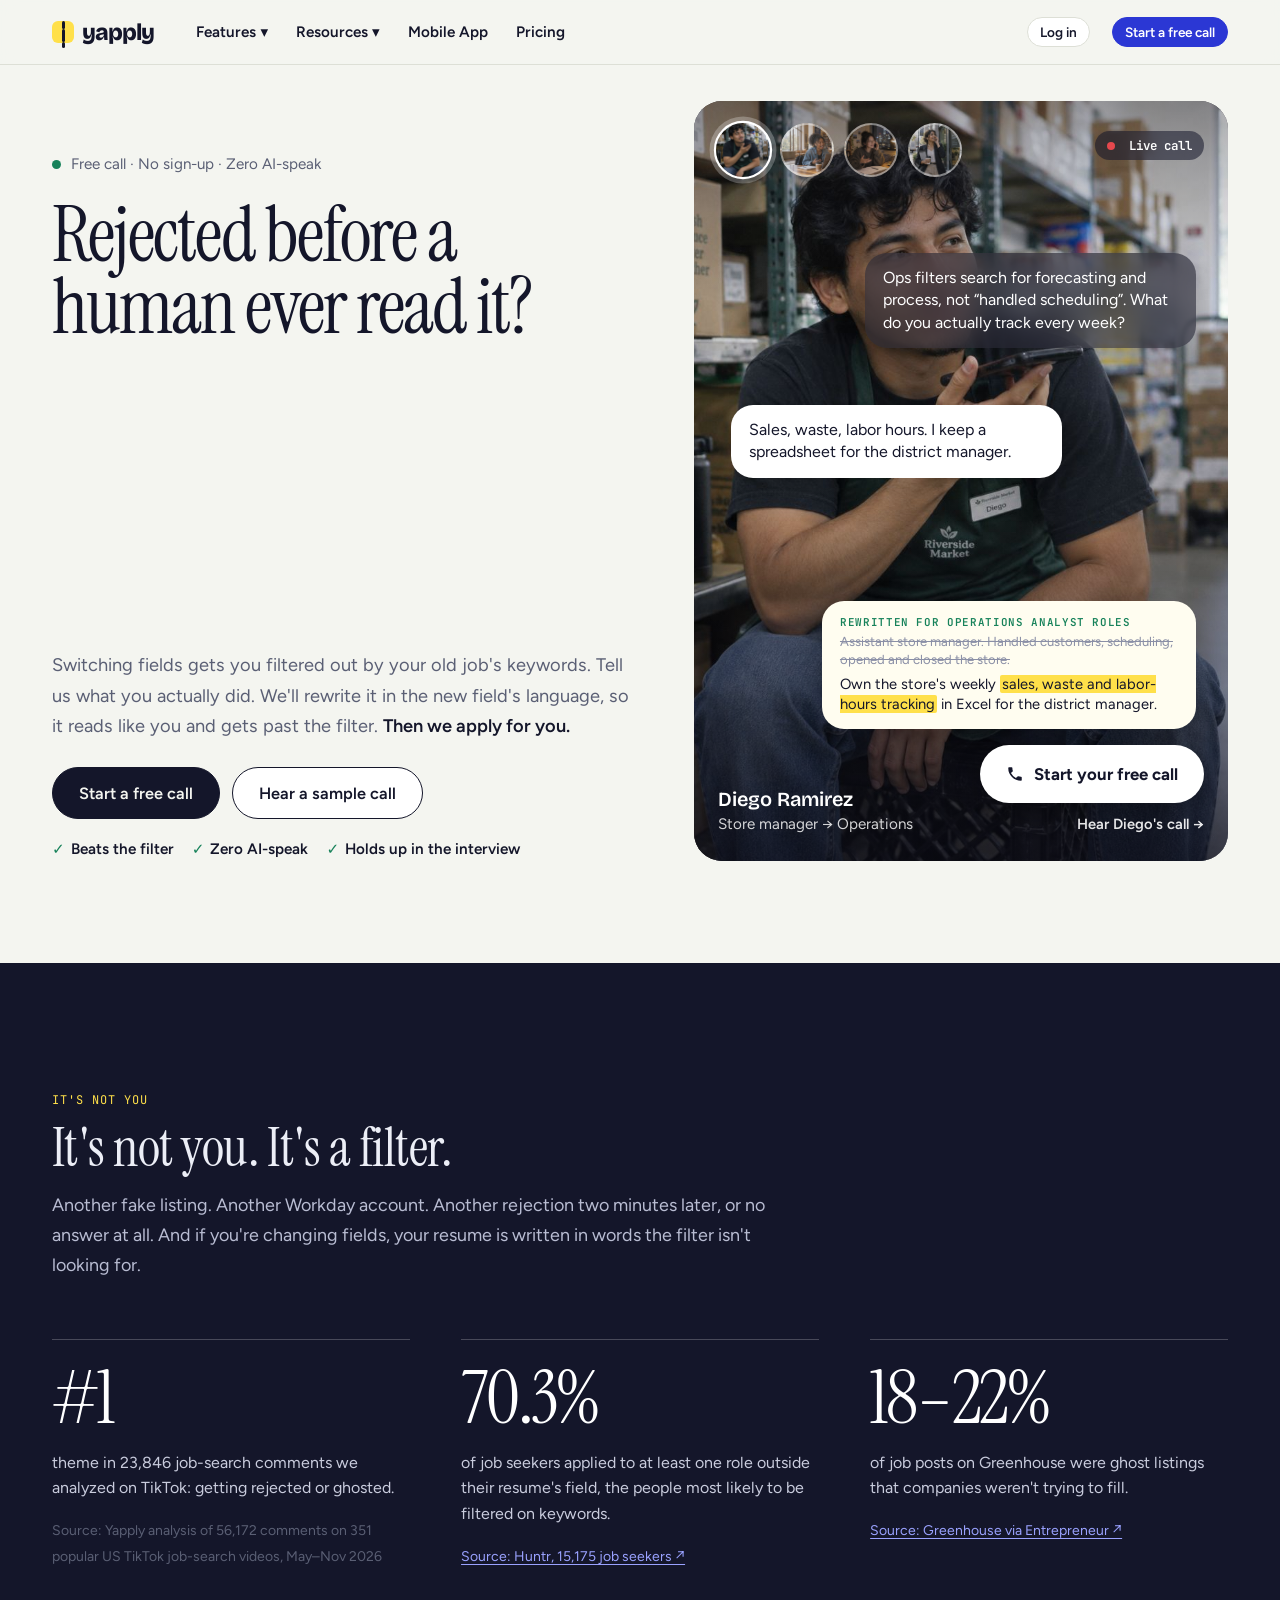
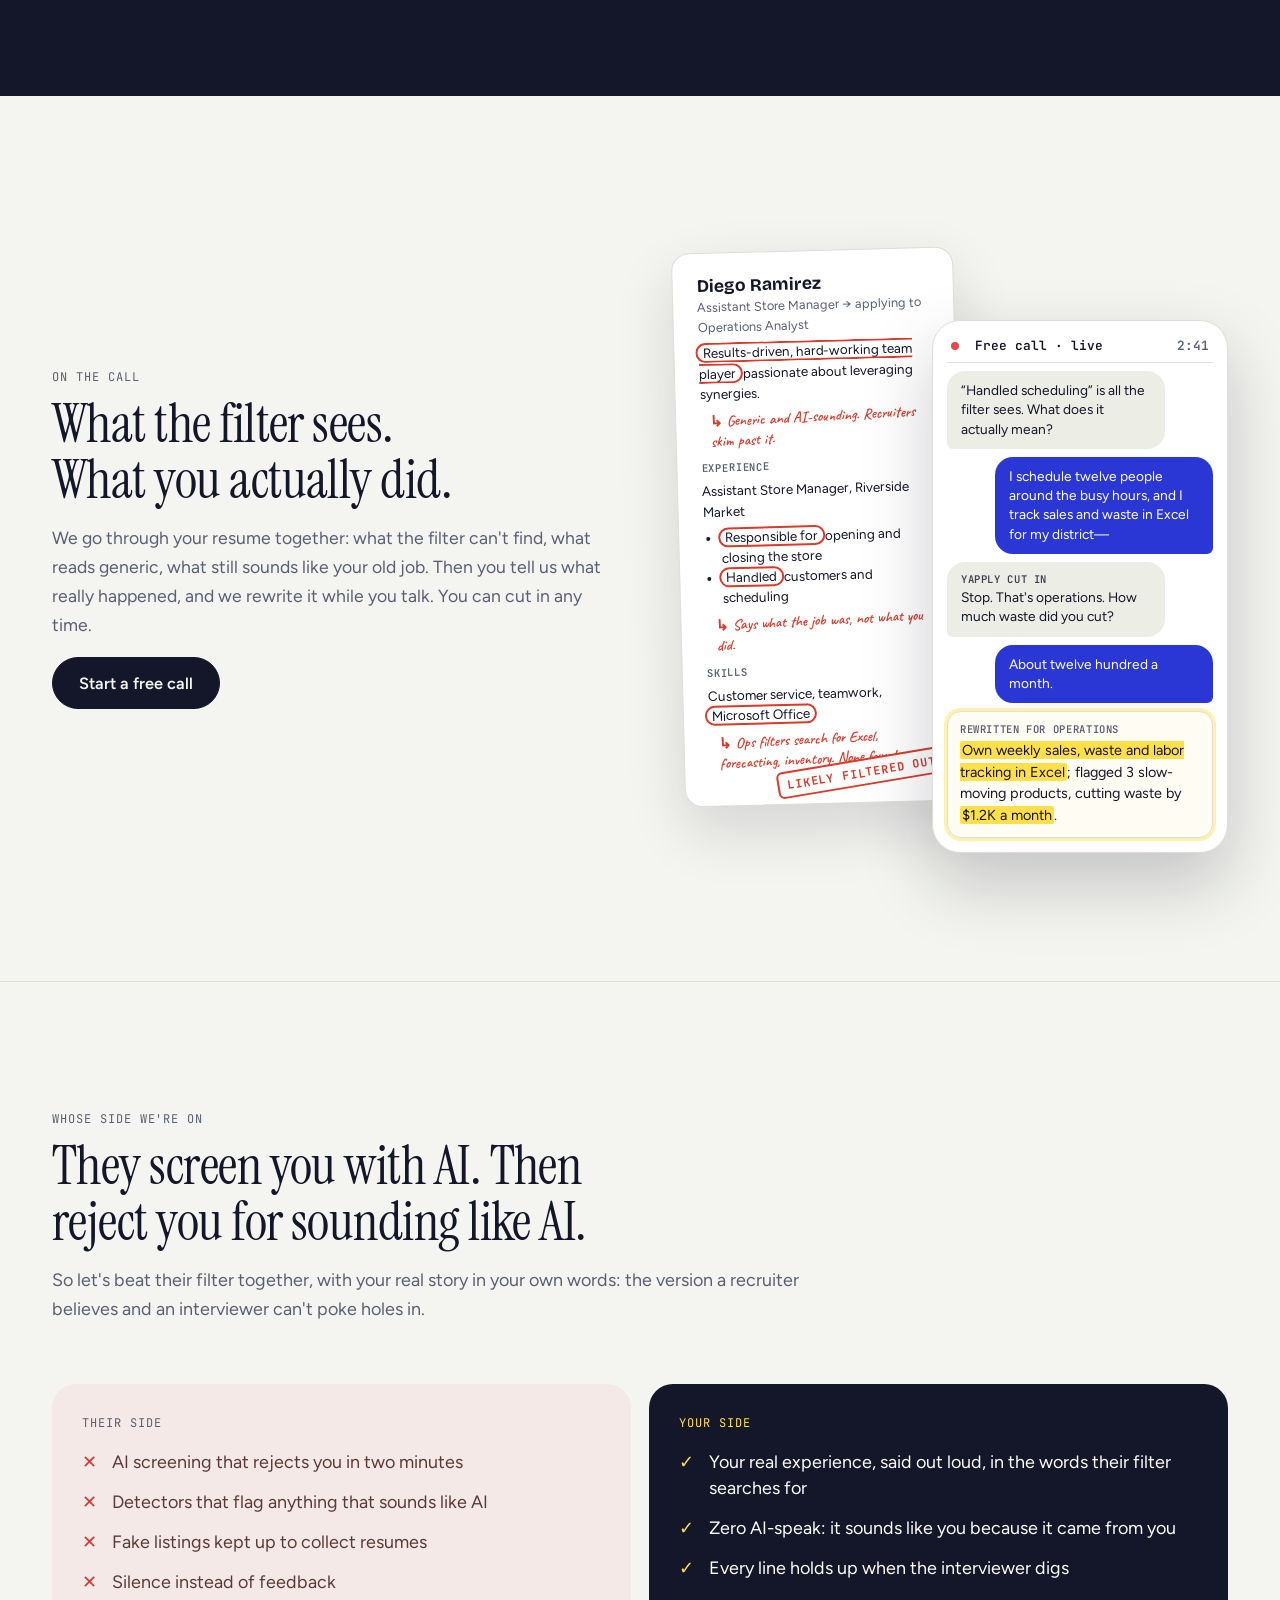
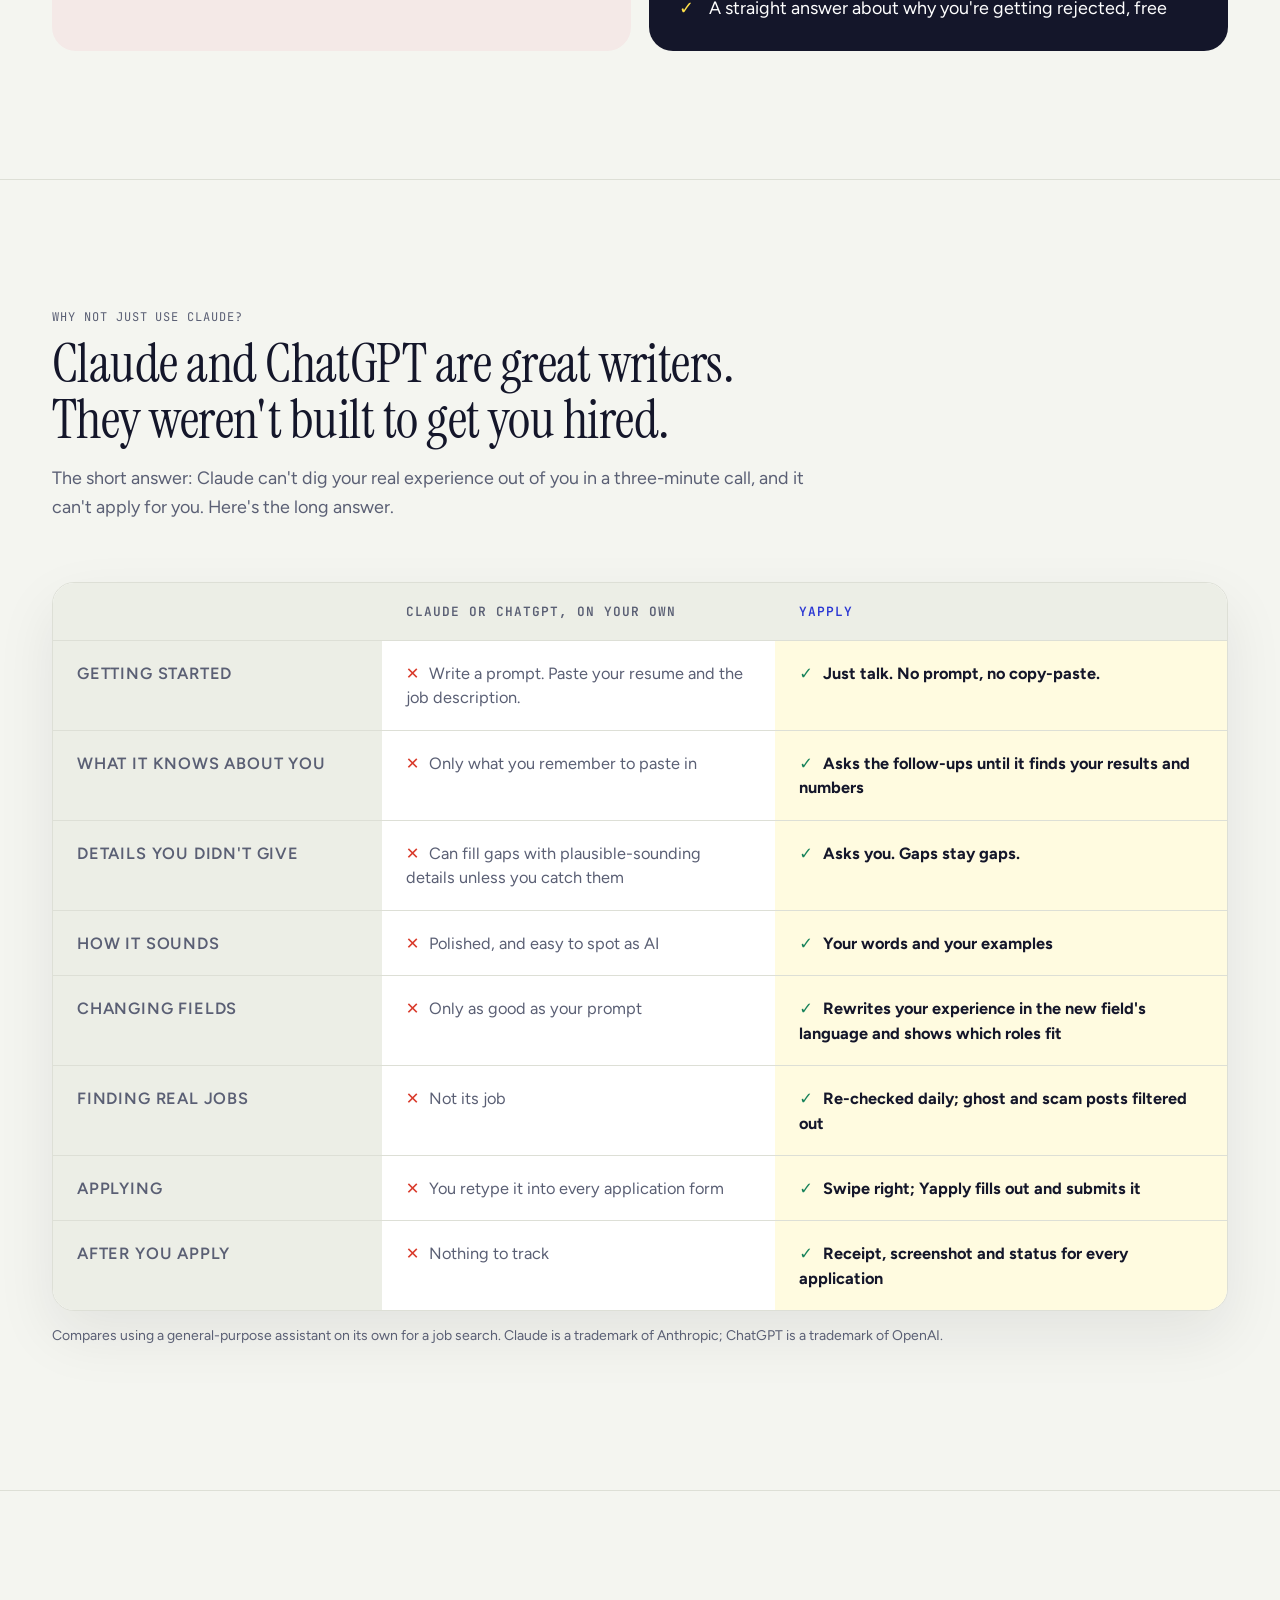
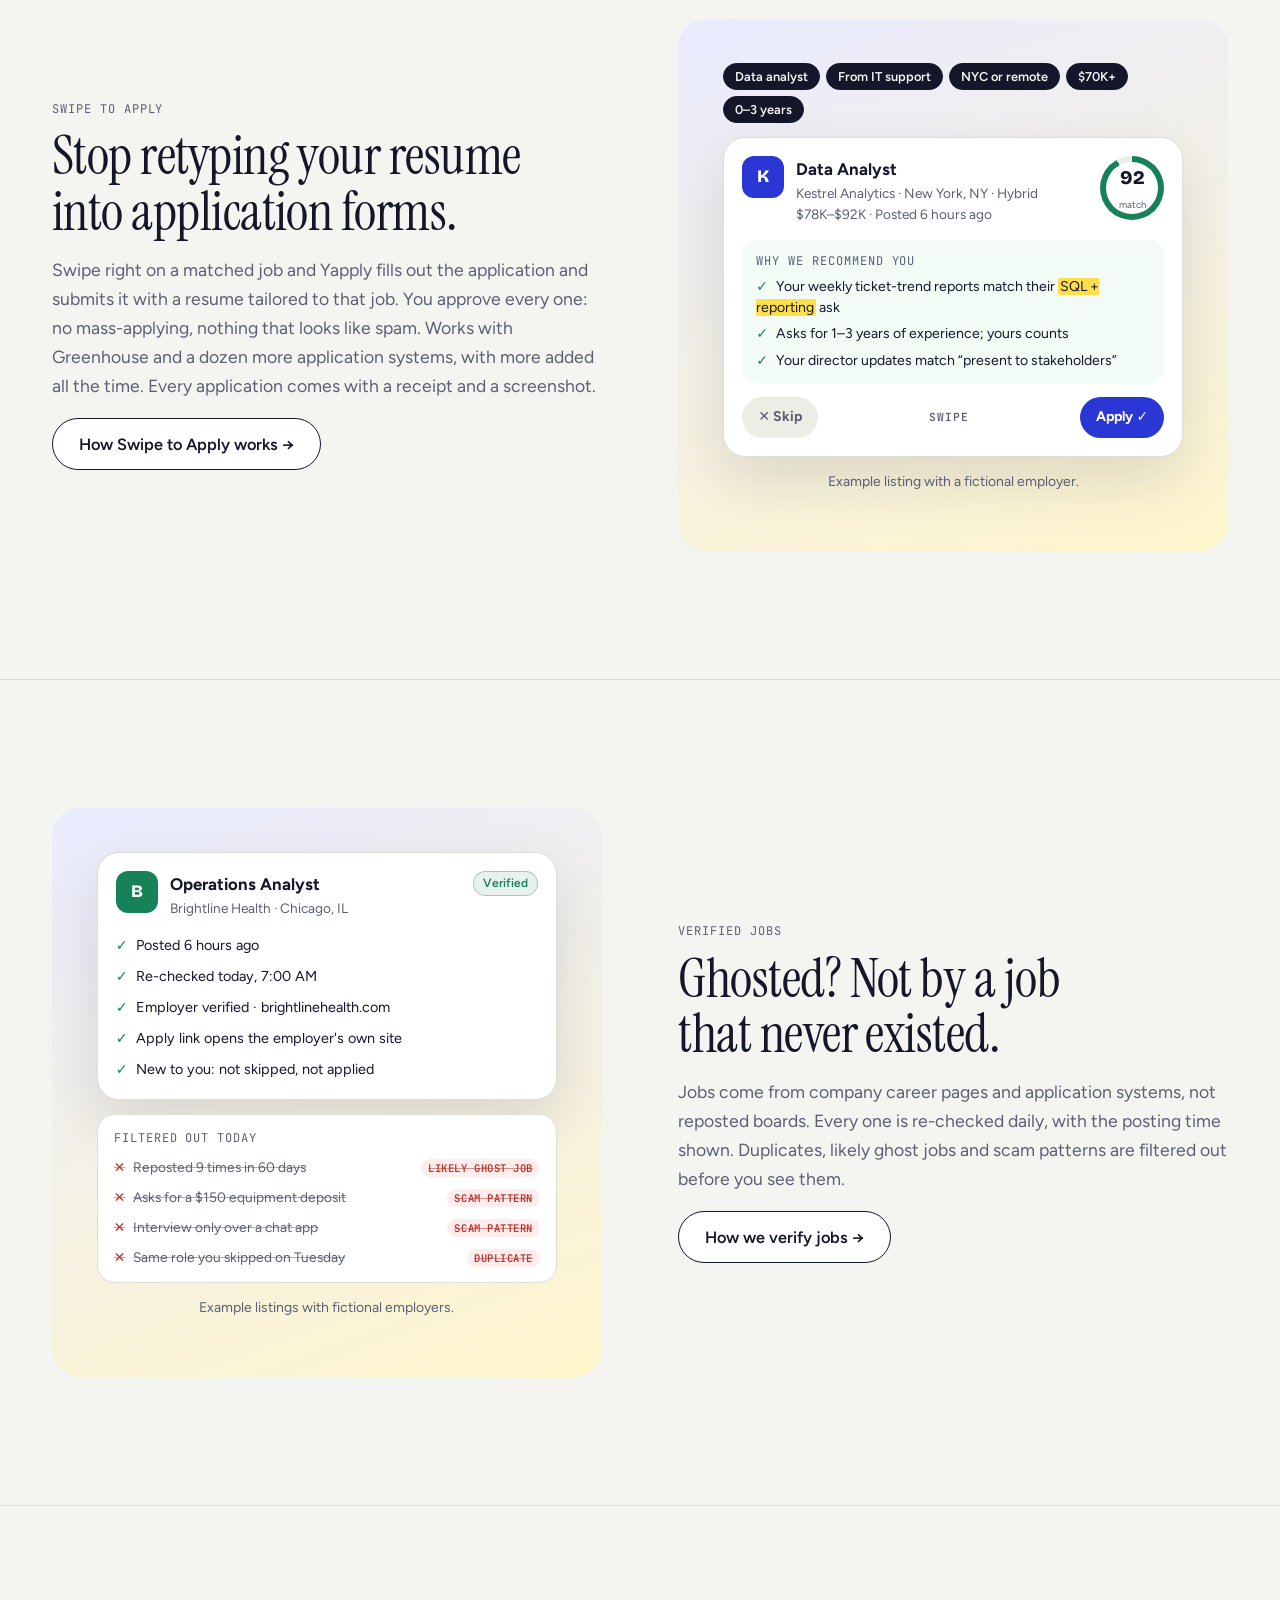
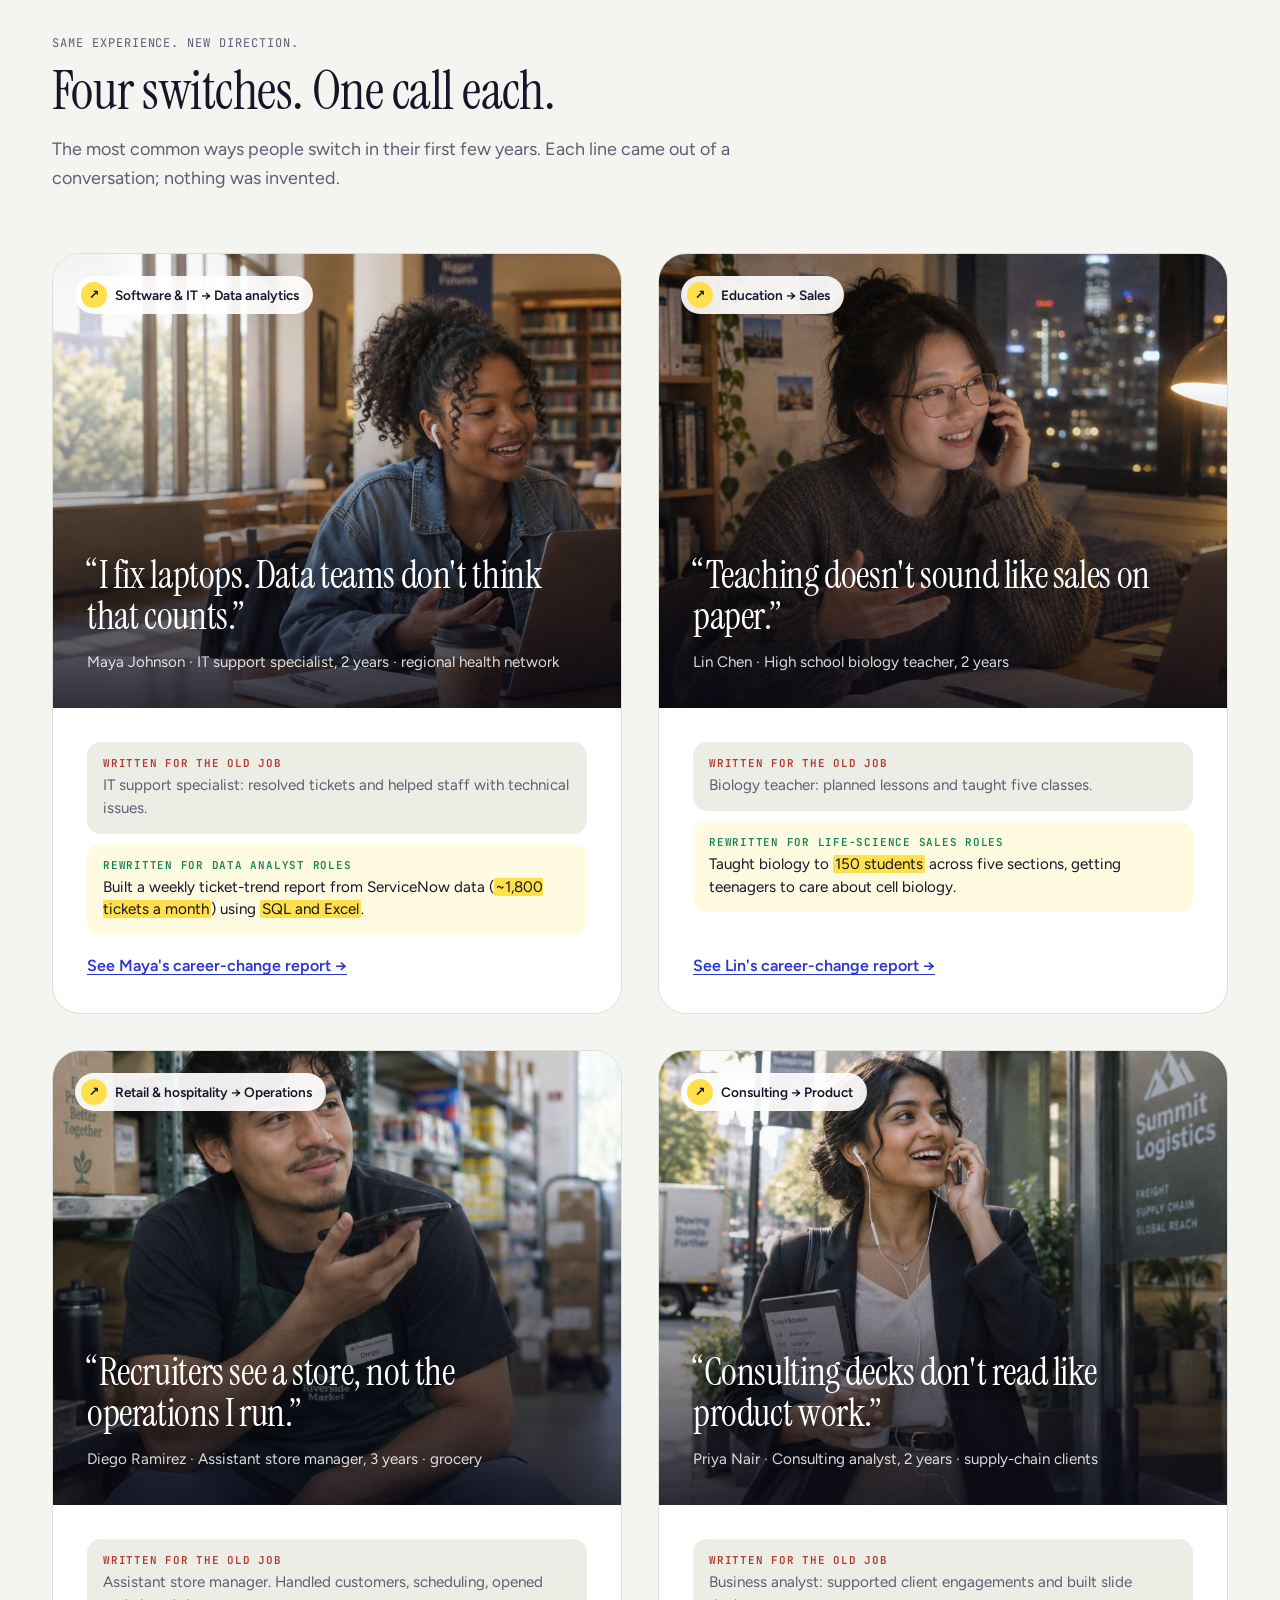
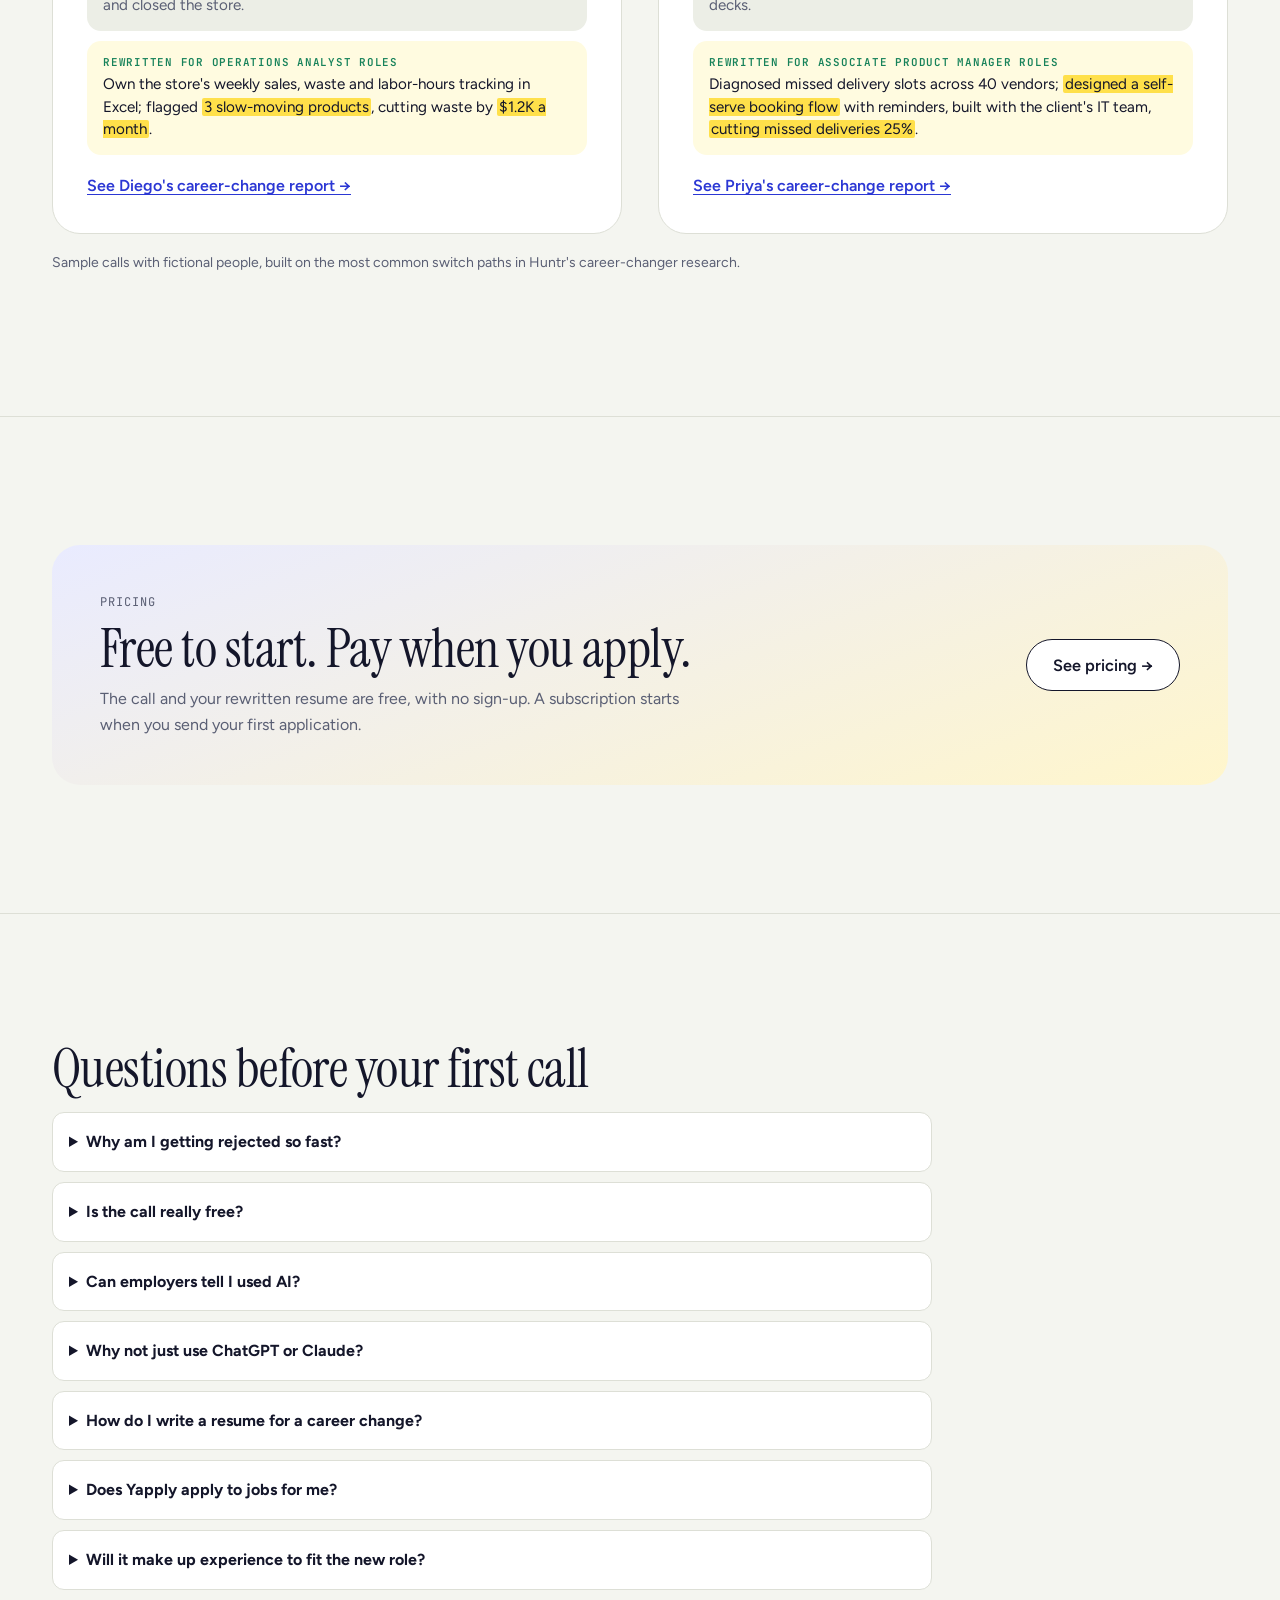
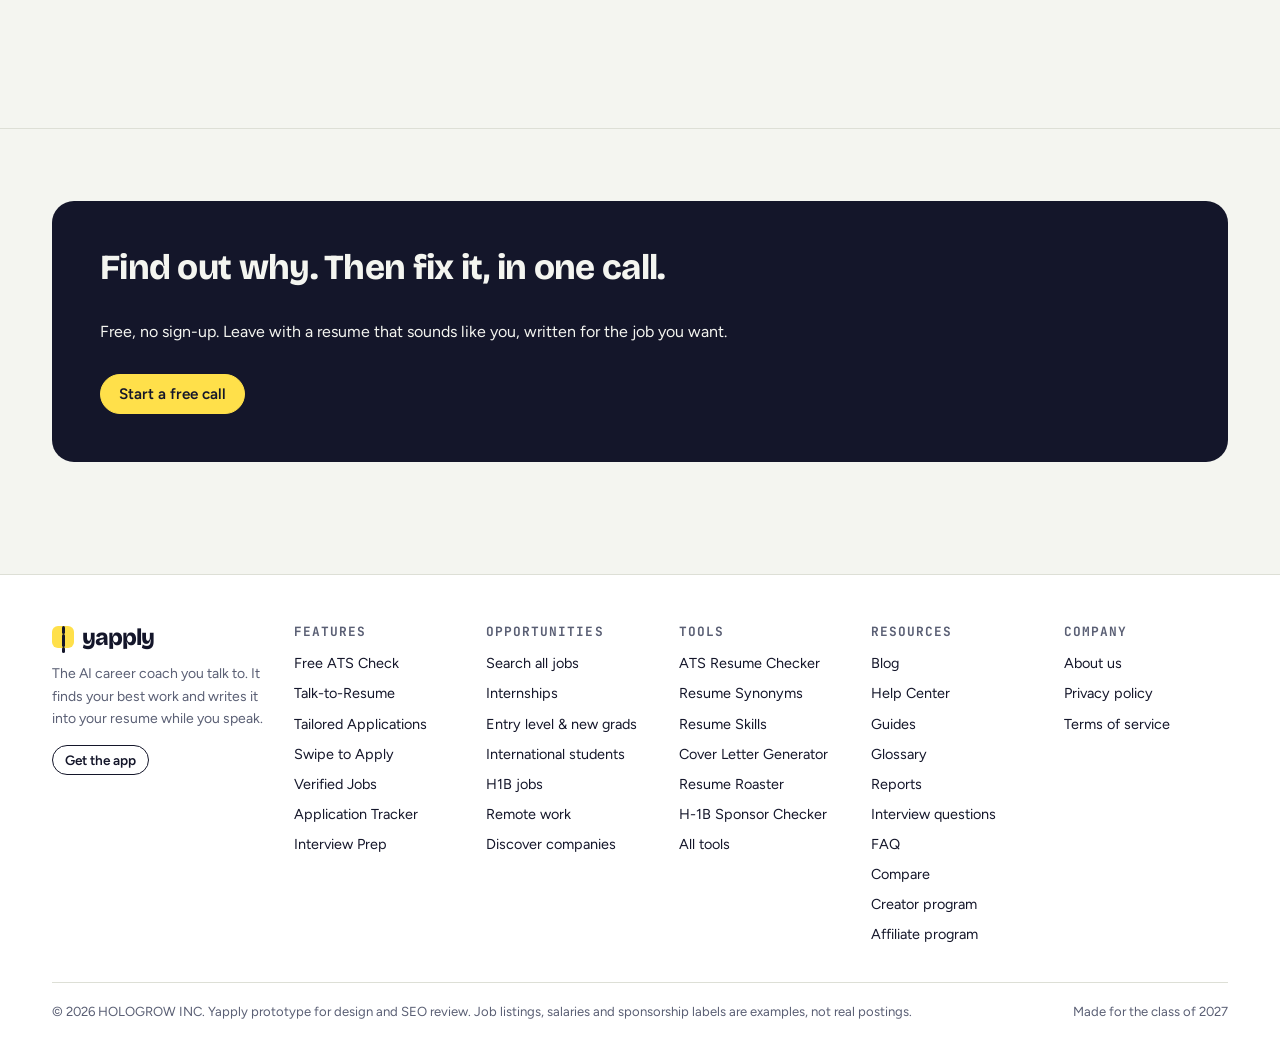
==== commit ecbef4e6: "Ally tone instead of roast: call-first Retell-style hero, Free ATS Check replaces Resume Roast, soft" ====
--- a/index.html
+++ b/index.html
@@ -4,7 +4,7 @@
 <meta charset="utf-8">
 <meta name="viewport" content="width=device-width, initial-scale=1">
 <title>Yapply</title>
-<meta name="description" id="meta-desc" content="Get your resume roasted on a free call. Yapply tells you why you're getting rejected, rewrites what you actually did for the job you want, and applies for you.">
+<meta name="description" id="meta-desc" content="Rejected before a human ever read it? Start a free call. Say what you actually did; Yapply rewrites it for the job you want and applies for you.">
 <link rel="canonical" id="canonical" href="https://yapply.ai/">
 <script type="application/ld+json" id="ld">{}</script>
 <link rel="preconnect" href="https://fonts.googleapis.com">
@@ -821,6 +821,19 @@
 .ticks li { font-weight: 600; font-size: .95rem; }
 .ticks li::before { content: "✓"; color: var(--good); font-weight: 800; margin-right: 6px; }
 
+/* ===== Call-first hero (Retell-style) ===== */
+.st-live { position: absolute; top: 30px; right: 24px; display: inline-flex; align-items: center; gap: 6px; padding: 6px 12px; border-radius: 999px; background: rgba(20,22,42,.55); backdrop-filter: blur(10px); color: #fff; font: 600 .78rem var(--mono); }
+.st-actions { display: flex; flex-direction: column; align-items: flex-end; gap: 10px; }
+.st-call { font-size: 1.05rem; padding: 16px 26px; }
+.st-hear { color: #fff; font-weight: 600; font-size: .92rem; text-decoration: none; opacity: .9; }
+.st-hear:hover { text-decoration: underline; }
+.b-line del { display: block; color: #8a8fa6; font-size: .82rem; margin-bottom: 4px; }
+.b-ai { top: 20%; }
+.b-me { top: 40%; }
+.b-line { bottom: 132px; }
+@media (max-width: 560px) { .st-actions { align-items: stretch; width: 100%; } .st-call { justify-content: center; } .b-line { bottom: 170px; } }
+@media (max-width: 560px) { .st-live { display: none; } }
+
 </style>
 </head>
 <body>
@@ -830,7 +843,7 @@
     <nav class="nav" id="nav" aria-label="Primary"></nav>
     <span class="spacer"></span>
     <a class="btn ghost sm login" href="#signup">Log in</a>
-    <a class="btn accent sm" href="#call">Free resume roast</a>
+    <a class="btn accent sm" href="#call">Start a free call</a>
     <button class="btn ghost sm menu-btn" id="menuBtn" aria-expanded="false" aria-controls="nav">Menu</button>
   </div>
 </header>
@@ -1010,7 +1023,7 @@
 ];
 
 const FAQ = [
-  ["What is Yapply?", "Yapply is on the job seeker's side. On a free call it roasts your resume, tells you why it is getting filtered out, and rewrites what you actually did for the job you want while you talk. Then you swipe right on matched jobs and Yapply applies for you, with proof. After the call you get a report, then tailored resumes, interview practice and job matches."],
+  ["What is Yapply?", "Yapply is on the job seeker's side. On a free call it finds out why your resume is getting filtered out, and rewrites what you actually did for the job you want while you talk. Then you swipe right on matched jobs and Yapply applies for you, with proof. After the call you get a report, then tailored resumes, interview practice and job matches."],
   ["How do I write a resume with no internship experience?", "Count class projects, research, clubs and part-time jobs, and write each as a result with a number. Yapply asks the questions that surface those numbers and writes the bullets for you."],
   ["Can international students use Yapply?", "Yes. Speak in your own words; Yapply writes fluent, recruiter-ready English, and every job shows H-1B sponsorship likelihood."],
   ["My first job isn't in my field. Can Yapply help?", "Yes. Tell it the role you want; it rewrites your current experience as transferable results for that role."],
@@ -1267,20 +1280,20 @@
 const TIKTOK_STUDY = "Yapply analysis of 56,172 comments on 351 popular US TikTok job-search videos, May–Nov 2026";
 const ATS_LINE = "Works with Greenhouse and a dozen more application systems, with more added all the time.";
 const FEATURES = [
-  { slug: "resume-roast", group: "Diagnose", flag: true, name: "Resume Roast", short: "A free call that tells you why you're getting rejected.",
-    title: "Resume Roast Call: Free, Blunt and On Your Side", desc: "Get your resume roasted on a free call, no sign-up. Yapply tells you bluntly why it's getting filtered out, then fixes it with you, from your real experience.",
-    h1: "Find out why you're getting rejected. In one call.", pain: "Silence isn't feedback. Two-minute rejections aren't either.",
-    sub: "Upload your resume and say the job you want. Yapply roasts it out loud, line by line: what the filter can't find, what sounds like ChatGPT, what reads like your old job. Then it fixes it with you, in the same call.",
-    cta: ["call", "Roast my resume, free"],
-    answer: "Resume Roast is a free call with Yapply, no sign-up needed. You upload your resume and name a target job; Yapply tells you, bluntly, why it's likely getting filtered out (missing keywords for the new field, duty-only bullets, generic AI-sounding lines) and then rewrites the weak lines from what you say. Prefer it gentler? Say so on the call.",
-    kws: [["ats resume checker", 12100, 62], ["ats cv checker", 6600, 53], ["resume roast", null, null], ["why am i getting rejected from jobs", null, null]],
+  { slug: "ats-check", group: "Diagnose", flag: true, name: "Free ATS Check", short: "A free call to find out why the filter says no.",
+    title: "Free ATS Check Call: Find Out Why You're Getting Rejected", desc: "Start a free call, no sign-up. Find out why applicant tracking systems keep filtering your resume out, then beat the filter together with your real experience.",
+    h1: "Find out why the filter says no. Then beat it together.", pain: "Silence isn't feedback. Neither is a rejection two minutes after you apply.",
+    sub: "Upload your resume and name the job you want. Yapply walks through it with you: what the filter can't find, what sounds generic or AI-written, what still reads like your old job. Then you fix it together, in the same call.",
+    cta: ["call", "Start a free call"],
+    answer: "The free ATS check is a call with Yapply, no sign-up needed. You upload your resume and name a target job; Yapply explains why it's likely getting filtered out (missing keywords for the new field, duty-only bullets, generic AI-sounding lines) and then rewrites the weak lines from what you say.",
+    kws: [["ats resume checker", 12100, 62], ["ats cv checker", 6600, 53], ["why am i getting rejected from jobs", null, null], ["how to beat ats", null, null]],
     proof: [["#1", "theme in job-search comments on TikTok: getting rejected or ghosted, often within minutes of applying.", null, TIKTOK_STUDY]],
-    steps: [["Start a call", "No sign-up. Upload your resume or read it out, and name the job you want."], ["Get roasted", "Blunt and specific: “The filter is looking for SQL. You wrote ‘handled data’.”"], ["Fix it out loud", "Answer one question per weak line. Yapply rewrites it while you talk."], ["Keep the new version", "Leave with the fixed resume. Save it when you're ready to apply."]],
-    points: [["Blunt, on your side", "It roasts the resume, not you. The goal is getting you read by a human."], ["Old-field language, flagged", "Words recruiters in your new field won't search for, called out line by line."], ["AI-sounding lines, flagged", "“Spearheaded synergies” gets caught before a recruiter rolls their eyes."], ["Fixed in the same call", "Every flag turns into a question, and every answer into a better line."]],
-    promise: ["Brutal about the resume. On your side about you.", "Companies use software to reject you in minutes. You deserve someone who tells you exactly why, and helps you fix it with the experience you actually have."],
-    vs: [["Feedback", "A score out of 100", "Line-by-line reasons, out loud"], ["Fixes", "Generic tips", "Rewritten from your answers"], ["Tone", "Polite and vague", "Blunt, and on your side"], ["Cost to start", "Sign-up, then a paywall", "Free call, no sign-up"]],
+    steps: [["Start a call", "No sign-up. Upload your resume or read it out, and name the job you want."], ["See what the filter sees", "Specific and honest: “The filter is looking for SQL. You wrote ‘handled data’.”"], ["Fix it out loud", "Answer one question per weak line. Yapply rewrites it while you talk."], ["Keep the new version", "Leave with the fixed resume. Save it when you're ready to apply."]],
+    points: [["On your side", "It's honest about the resume because the goal is getting you read by a human."], ["Old-field language, flagged", "Words recruiters in your new field won't search for, called out line by line."], ["Generic lines, flagged", "“Spearheaded synergies” gets caught before a recruiter rolls their eyes."], ["Fixed in the same call", "Every flag turns into a question, and every answer into a better line."]],
+    promise: ["Honest about the resume. On your side, always.", "Companies use software to reject you in minutes. You deserve someone who tells you exactly why, and helps you fix it with the experience you actually have."],
+    vs: [["Feedback", "A score out of 100", "Line-by-line reasons, out loud"], ["Fixes", "Generic tips", "Rewritten from your answers"], ["Whose side", "The employer's filter", "Yours"], ["Cost to start", "Sign-up, then a paywall", "Free call, no sign-up"]],
     for: { A: "Find out why data teams pass on a support resume.", B: "See what a sales manager skims past in a teaching resume.", C: "Learn why “store” keeps beating “operations”.", D: "Hear why consulting bullets don't read as product work." },
-    faq: [["Is the roast really free?", "Yes. The call and the fixed resume are free, with no sign-up. You pay only when you start applying through Yapply."], ["Will it be mean?", "It's blunt about the resume, never about you. Prefer it gentler? Just say so on the call."], ["Why am I getting rejected so fast?", "Often an applicant tracking system filters on keywords and requirements before a person reads anything. Career changers get hit hardest, because their resume uses the old field's words."], ["Can I just paste my resume instead?", "Yes, try the text-only Resume Roaster tool. The call goes further, because it can ask you what's missing."]] },
+    faq: [["Is the call really free?", "Yes. The call and the fixed resume are free, with no sign-up. You pay only when you start applying through Yapply."], ["Why am I getting rejected so fast?", "Often an applicant tracking system filters on keywords and requirements before a person reads anything. Career changers get hit hardest, because their resume uses the old field's words."], ["Will it be harsh?", "It's honest about the resume and always on your side. Prefer it gentler? Just say so on the call."], ["Can I just paste my resume instead?", "Yes, try the text-only Resume Roaster tool. The call goes further, because it can ask you what's missing."]] },
 
   { slug: "talk-to-resume", group: "Rewrite", flag: true, name: "Talk-to-Resume", short: "Say what you did. Watch it get rewritten for the new role.",
     title: "Talk-to-Resume: Say It, Get a Resume That Sounds Like You", desc: "Talk through your current job. Yapply finds what transfers, shows which directions fit, and rewrites your resume live for the role you want, from your own words.",
@@ -1374,7 +1387,7 @@
     faq: [["How do I answer “why are you changing careers?”", "Tie the old job to the new one with a real example: what you did, what you learned you were good at, and why this role uses it more. Practice it in the Behavioral scenario until it sounds like you."], ["What scenarios can I practice?", "Eight, including Coding, System Design, Behavioral, Product Case and Salary Negotiation."], ["Can I use Live Interview CoPilot in any interview?", "Check each employer's rules first; some don't allow AI assistance during interviews. Practice and Debrief work for every interview."], ["What's in a debrief?", "What worked, what to fix, and how ready you sound, with the weak spots carried into your next practice."]] }
 ];
 // Old slugs → new pages (keeps earlier links and indexed URLs working)
-const FEATURE_ALIAS = { "ai-career-coach": "talk-to-resume", "ai-resume-builder": "talk-to-resume", "ai-resume-review": "resume-roast", "resume-tailor": "tailored-applications", "ai-cover-letter": "tailored-applications", "job-match-auto-apply": "job-match" };
+const FEATURE_ALIAS = { "ai-career-coach": "talk-to-resume", "ai-resume-builder": "talk-to-resume", "ai-resume-review": "ats-check", "resume-roast": "ats-check", "resume-tailor": "tailored-applications", "ai-cover-letter": "tailored-applications", "job-match-auto-apply": "job-match" };
 
 // ---------- GUIDES (by stage of the job search; kws = target keywords with US monthly volume from the gap export, null = to be pulled) ----------
 const STAGES = [
@@ -1676,11 +1689,11 @@
   afterRender = [];
   FAQ_LD = [];
   const page = resolve(name);
-  document.title = page.seoTitle || (page.title === "Yapply" ? "Free Resume Roast: Find Out Why You're Getting Rejected | Yapply" : `${page.title} | Yapply`);
+  document.title = page.seoTitle || (page.title === "Yapply" ? "Rejected by the ATS? Beat It With Your Real Story | Yapply" : `${page.title} | Yapply`);
   const plain = s => String(s || "").replace(/<[^>]+>/g, "").replace(/\s+/g, " ").trim();
   const clip = t => t.length <= 160 ? t : t.slice(0, 157).replace(/\s+\S*$/, "") + "…";
   const desc = clip(plain(page.desc || (page.html.match(/class="answer">([\s\S]*?)<\/p>/) || [])[1] || (page.html.match(/class="lead"[^>]*>([\s\S]*?)<\/p>/) || [])[1]));
-  $("#meta-desc").setAttribute("content", desc || "Get your resume roasted on a free call. Yapply tells you why you're getting rejected, rewrites what you actually did for the job you want, and applies for you.");
+  $("#meta-desc").setAttribute("content", desc || "Rejected before a human ever read it? Start a free call. Say what you actually did; Yapply rewrites it for the job you want and applies for you.");
   $("#canonical").setAttribute("href", "https://yapply.ai" + (page.path || "/"));
   $("#app").innerHTML = (page.path ? urlbar(page.path, page.crumbs) : "") + page.html;
   window.scrollTo(0, 0);
@@ -1702,7 +1715,7 @@
     before: [["Experience", "IT support specialist: resolved tickets and helped staff with technical issues."], ["Skills", "Windows, Active Directory, ServiceNow"]],
     sections: [["Experience", "IT Support Specialist · Regional Health Network", ["e1", "e2", "e3"]]],
     steps: [
-      { ai: "Honest take: “resolved tickets” is why data teams skip you. What do you actually measure in support?" },
+      { ai: "Here's what the filter sees: “resolved tickets”. Data teams search for analysis. What do you actually measure in support?" },
       { me: "We track tickets in ServiceNow. I export them every week to see what's breaking.", id: "e1", kind: "Reframed", html: "Built a weekly <mark>ticket-trend report</mark> from <mark>ServiceNow data</mark> to show which issues were rising." },
       { ai: "Which tools, and how much data?" },
       { me: "Excel, and some SQL against the ticket database. About 1,800 tickets a month.", id: "e1", kind: "Quantified", html: "Built a weekly ticket-trend report from ServiceNow data (<mark>~1,800 tickets a month</mark>) using <mark>SQL and Excel</mark>.", strength: ["Works with real operational data", "Technology"] },
@@ -1719,7 +1732,7 @@
     before: [["Experience", "Biology teacher: planned lessons and taught five classes."], ["Experience", "Lab coordinator for the science department."]],
     sections: [["Experience", "Biology Teacher · Lincoln High School", ["t1", "t2", "t3"]]],
     steps: [
-      { ai: "“Planned lessons” won't get you a sales interview. Where in teaching do you actually persuade people?" },
+      { ai: "Sales filters skip “planned lessons”. Let's find the selling. Where in teaching do you persuade people?" },
       { me: "Every day, honestly. Getting 150 teenagers to care about cell biology.", id: "t1", kind: "Reframed", html: "Taught biology to <mark>150 students</mark> across five sections, getting teenagers to care about cell biology." },
       { ai: "Have you ever had to win budget or buy-in?" },
       { me: "I pitched the principal for new lab equipment. Got about eight thousand dollars approved.", id: "t2", kind: "Quantified", html: "<mark>Secured $8K</mark> in lab-equipment funding by pitching the principal.", strength: ["Makes the case for budget", "Communication"] },
@@ -1736,7 +1749,7 @@
     before: [["Experience", "Assistant store manager. Handled customers, scheduling, opened and closed the store."]],
     sections: [["Experience", "Assistant Store Manager · Riverside Market", ["x1", "x2", "x3"]]],
     steps: [
-      { ai: "Be honest: “handled scheduling” is why ops roles pass on you. What do you actually track every week?" },
+      { ai: "Ops filters search for forecasting and process, not “handled scheduling”. What do you actually track every week?" },
       { me: "Sales, waste, labor hours. I keep a spreadsheet for the district manager.", id: "x1", kind: "Reframed", html: "Own the store's weekly <mark>sales, waste and labor-hours tracking</mark> in Excel for the district manager." },
       { ai: "What has that spreadsheet shown you?" },
       { me: "Three products we always threw away. We ordered less and saved about a thousand a month. Maybe twelve hundred.", id: "x1", kind: "Quantified", html: "Own the store's weekly sales, waste and labor-hours tracking in Excel; flagged <mark>3 slow-moving products</mark>, cutting waste by <mark>$1.2K a month</mark>.", strength: ["Finds the number that matters", "Critical thinking"] },
@@ -1753,7 +1766,7 @@
     before: [["Experience", "Business analyst: supported client engagements and built slide decks."], ["Experience", "Conducted research and analysis for logistics clients."]],
     sections: [["Experience", "Business Analyst · Supply-chain consulting", ["o1", "o2", "o3"]]],
     steps: [
-      { ai: "“Built slide decks” reads like a consultant, not a PM. Where do you want to go next?" },
+      { ai: "Product filters won't match “built slide decks”, but your work might. Where do you want to go next?" },
       { me: "Product management. But I've only done consulting." },
       { ai: "Let's find the product work in it. On your last project, what was the client's problem?" },
       { me: "Vendors kept missing their delivery slots. About 40 vendors.", id: "o1", kind: "Reframed", html: "Diagnosed missed delivery slots across <mark>40 vendors</mark> as a logistics client's top problem." },
@@ -1788,7 +1801,8 @@
 
 // Hero: persona switcher on a photo, with live bubbles (Retell-style)
 function heroStage() {
-  const keys = Object.keys(PERSONAS);
+  const keys = ["c", "a", "b", "d"];
+  const phone = '<svg width="18" height="18" viewBox="0 0 24 24" aria-hidden="true"><path fill="currentColor" d="M6.6 10.8a15.1 15.1 0 0 0 6.6 6.6l2.2-2.2a1 1 0 0 1 1-.25 11.4 11.4 0 0 0 3.6.57 1 1 0 0 1 1 1V20a1 1 0 0 1-1 1A17 17 0 0 1 3 4a1 1 0 0 1 1-1h3.5a1 1 0 0 1 1 1c0 1.25.2 2.45.57 3.6a1 1 0 0 1-.25 1z"/></svg>';
   onRender(() => {
     const root = $("#stage"); if (!root) return;
     let k = 0, timer, bub;
@@ -1797,36 +1811,38 @@
       root.querySelectorAll(".av").forEach((b, j) => { b.setAttribute("aria-pressed", j === i); });
       root.querySelector(".st-img").style.backgroundImage = `url(${p.img()})`;
       root.querySelector(".st-who").innerHTML = `<b>${p.name}</b><span>${ICP[p.key].tag}</span>`;
-      root.querySelector(".st-call").setAttribute("href", "#call-" + keys[i]);
-      root.querySelector(".st-call span").textContent = `Hear ${p.first}'s call`;
-      const qs = p.steps.filter(s => s.ai), ms = p.steps.filter(s => s.me && s.id);
+      root.querySelector(".st-hear").setAttribute("href", "#call-" + keys[i]);
+      root.querySelector(".st-hear").textContent = `Hear ${p.first}'s call →`;
+      // pair each rewrite with the question before it; show the old wording struck through
+      const pairs = [], seen = {}; let lastAi = "";
+      p.steps.forEach(st => { if (st.ai) lastAi = st.ai; if (st.me && st.id) { pairs.push({ ai: lastAi, me: st.me, html: st.html, prev: seen[st.id] || p.before[0][1] }); seen[st.id] = st.html.replace(/<\/?mark>/g, ""); } });
       let n = 0; clearInterval(bub);
       const paint = () => {
-        const q = qs[n % qs.length], m = ms[n % ms.length];
-        root.querySelector(".b-ai").textContent = q.ai; root.querySelector(".b-me").textContent = m.me;
-        root.querySelector(".b-line").innerHTML = `<small>${m.kind} · on your resume</small>${m.html}`;
+        const x = pairs[n % pairs.length];
+        root.querySelector(".b-ai").textContent = x.ai; root.querySelector(".b-me").textContent = x.me;
+        root.querySelector(".b-line").innerHTML = `<small>Rewritten for ${p.aim.toLowerCase()} roles</small><del>${esc(x.prev)}</del>${x.html}`;
         root.querySelectorAll(".bub").forEach(b => { b.classList.remove("in"); void b.offsetWidth; b.classList.add("in"); });
         n++;
       };
-      paint(); bub = setInterval(() => { if (!root.isConnected) return clearInterval(bub); paint(); }, 4200);
+      paint(); bub = setInterval(() => { if (!root.isConnected) return clearInterval(bub); paint(); }, 5200);
       if (manual) clearInterval(timer);
     };
     root.querySelectorAll(".av").forEach((b, j) => b.addEventListener("click", () => show(j, true)));
     show(0);
-    if (!matchMedia("(prefers-reduced-motion: reduce)").matches) timer = setInterval(() => { if (!root.isConnected) return clearInterval(timer); show((k + 1) % keys.length); }, 12600);
+    if (!matchMedia("(prefers-reduced-motion: reduce)").matches) timer = setInterval(() => { if (!root.isConnected) return clearInterval(timer); show((k + 1) % keys.length); }, 15600);
   });
   return `<div class="stage" id="stage">
     <div class="st-img" role="img" aria-label="A Yapply user on a call"></div><div class="st-shade"></div>
-    <div class="avs" role="group" aria-label="Choose whose call to hear">${keys.map(k => `<button class="av" type="button" aria-pressed="false" style="background-image:url(${PERSONAS[k].img()})" aria-label="${PERSONAS[k].name}, ${ICP[PERSONAS[k].key].tag}"><b>${PERSONAS[k].key}</b></button>`).join("")}</div>
+    <div class="avs" role="group" aria-label="Choose whose call to hear">${keys.map(k => `<button class="av" type="button" aria-pressed="false" style="background-image:url(${PERSONAS[k].img()})" aria-label="${PERSONAS[k].name}, ${ICP[PERSONAS[k].key].tag}"></button>`).join("")}</div>
+    <span class="st-live"><span class="rec"></span>Live call</span>
     <div class="bub b-ai"></div><div class="bub b-me"></div><div class="bub b-line"></div>
-    <div class="st-foot"><div class="st-who"></div><a class="st-call" href="#call-a"><svg width="18" height="18" viewBox="0 0 24 24" aria-hidden="true"><path fill="currentColor" d="M6.6 10.8a15.1 15.1 0 0 0 6.6 6.6l2.2-2.2a1 1 0 0 1 1-.25 11.4 11.4 0 0 0 3.6.57 1 1 0 0 1 1 1V20a1 1 0 0 1-1 1A17 17 0 0 1 3 4a1 1 0 0 1 1-1h3.5a1 1 0 0 1 1 1c0 1.25.2 2.45.57 3.6a1 1 0 0 1-.25 1z"/></svg><span>Hear Maya's call</span></a></div>
+    <div class="st-foot"><div class="st-who"></div><div class="st-actions"><a class="st-call" href="#call">${phone}<span>Start your free call</span></a><a class="st-hear" href="#call-c">Hear Diego's call →</a></div></div>
   </div>`;
 }
 
 // Call lobby: in the product this opens the microphone; this prototype plays a sample call.
 route("call", () => {
   onRender(() => {
-    document.querySelectorAll(".roast-toggle button").forEach(b => b.addEventListener("click", () => document.querySelectorAll(".roast-toggle button").forEach(x => x.classList.toggle("on", x === b))));
     $("#mic").addEventListener("click", async () => {
       const note = $("#mic-note");
       try { const s = await navigator.mediaDevices.getUserMedia({ audio: true }); s.getTracks().forEach(t => t.stop()); note.textContent = "Microphone works. Live calls open at launch; for now, hear a sample call below."; }
@@ -1834,15 +1850,14 @@
       note.classList.remove("hidden");
     });
   });
-  return { title: "Start a free call", seoTitle: "Free Resume Roast Call, No Sign-Up | Yapply", desc: "Get your resume roasted on a free call, no sign-up. Yapply tells you why it's getting filtered out, then rewrites what you actually did for the job you want.", path: "/call", crumbs: [["Home", "home"], ["Call"]],
+  return { title: "Start a free call", seoTitle: "Start a Free Call, No Sign-Up | Yapply", desc: "Start a free call, no sign-up. Find out why the filter keeps saying no, then rewrite what you actually did for the job you want, together.", path: "/call", crumbs: [["Home", "home"], ["Call"]],
     html: `<section class="lobby"><div class="wrap lobby-in">
       <div class="orb big" aria-hidden="true"></div>
-      <h1 class="serif">Ready to get roasted?</h1>
-      <p class="lead muted">Free, no sign-up, about 10 minutes. Upload your resume (or don't), say the job you want, and hear exactly why it's getting filtered out. Then fix it out loud: Yapply rewrites what you actually did while you talk.</p>
-      <div class="roast-toggle" role="group" aria-label="How blunt"><button type="button" class="on" data-tone="roast">🔥 Roast me</button><button type="button" data-tone="gentle">Go easy</button></div>
+      <h1 class="serif">Let's find out why. Together.</h1>
+      <p class="lead muted">Free, no sign-up, about 10 minutes. Tell us the job you want and what you've actually done. We'll show you what the filter can't find, then rewrite it with you while you talk.</p>
       <div class="row center"><button class="btn primary lg" id="mic" type="button">Allow microphone & start</button></div>
       <p id="mic-note" class="answer hidden" style="max-width:560px;margin:18px auto 0"></p>
-      <p class="small muted" style="margin-top:34px">Or hear a sample roast first:</p>
+      <p class="small muted" style="margin-top:34px">Or hear a sample call first:</p>
       <div class="lobby-ps">${Object.entries(PERSONAS).map(([k, p]) => `<a class="lp" href="#call-${k}"><span class="lp-img" style="background-image:url(${p.img()})"></span><span><b>${p.first}</b><small>${ICP[p.key].tag}</small></span></a>`).join("")}</div>
     </div></section>` };
 });
@@ -1874,7 +1889,7 @@
     timers.push(setTimeout(step, reduce ? 0 : 600));
     root.querySelector(".skip").addEventListener("click", () => { timers.forEach(clearTimeout); while (i < p.steps.length) { const s = p.steps[i++]; tx.insertAdjacentHTML("beforeend", `<div class="bubble ${s.ai ? "ai" : "me"}"><small>${s.ai ? "YAPPLY" : p.first.toUpperCase()}</small>${esc(s.ai || s.me)}</div>`); } Object.entries(r.lines).forEach(([id, h]) => { const li = root.querySelector(`[data-l="${id}"]`); if (li) li.innerHTML = h; }); meter.innerHTML = `<b>${r.log.length}</b> live edits · <b>${r.numbers}</b> numbers found`; clearInterval(clock); root.querySelector(".clk").textContent = p.mins; root.classList.add("ended"); });
   });
-  return { title: `Sample call: ${p.name}`, seoTitle: `Sample Resume Roast: ${ICP[p.key].tag} | Yapply`, desc: `Hear a sample Yapply call with ${p.first} (${ICP[p.key].tag.toLowerCase()}) and watch the resume being written live as they talk.`, path: "/call/sample-" + k, crumbs: [["Home", "home"], ["Call", "call"], [p.first]],
+  return { title: `Sample call: ${p.name}`, seoTitle: `Sample Call: ${ICP[p.key].tag} | Yapply`, desc: `Hear a sample Yapply call with ${p.first} (${ICP[p.key].tag.toLowerCase()}) and watch the resume being written live as they talk.`, path: "/call/sample-" + k, crumbs: [["Home", "home"], ["Call", "call"], [p.first]],
     html: `<section class="callscr" id="callscr"><div class="wrap">
       <div class="cs-top"><div class="row" style="gap:12px"><span class="lp-img sm" style="background-image:url(${p.img()})"></span><div><b>${p.name}</b><div class="small" style="opacity:.7">${p.role} · aiming for ${p.aim}</div></div></div>
         <div class="row" style="gap:10px"><span class="live-dot">LIVE</span><span class="clk num">0:00</span><button class="btn sm ghost-d skip" type="button">Skip to end</button></div></div>
@@ -1893,7 +1908,7 @@
   const p = PERSONAS[k], r = personaReport(p), n = p.steps.length;
   const comp = NACE.map(c => [c, r.strengths.filter(s => s[1] === c).length]).filter(([, v]) => v);
   const max = Math.max(...comp.map(c => c[1]), 1);
-  return { title: `Call report: ${p.name}`, seoTitle: `Sample Roast Report: ${ICP[p.key].tag} | Yapply`, desc: `A sample Yapply career-change report: how ${p.first}'s resume was rewritten for ${p.aim.toLowerCase()} roles during the call, which directions fit, and what transfers.`, path: "/report/sample-" + k, crumbs: [["Home", "home"], ["Call", "call"], [p.first + "'s report"]],
+  return { title: `Call report: ${p.name}`, seoTitle: `Sample Career-Change Report: ${ICP[p.key].tag} | Yapply`, desc: `A sample Yapply career-change report: how ${p.first}'s resume was rewritten for ${p.aim.toLowerCase()} roles during the call, which directions fit, and what transfers.`, path: "/report/sample-" + k, crumbs: [["Home", "home"], ["Call", "call"], [p.first + "'s report"]],
     html: `<section class="rep-head"><div class="wrap">
       <div class="rh-grid"><div><span class="eyebrow">Call report · sample · ${p.mins}</span><h1 class="serif">${p.first} talked for ${p.mins.split(":")[0]} minutes. Here's what transfers.</h1>
         <p class="lead muted">${p.role}. Aiming for ${p.aim.toLowerCase()}. Came in saying: <i>${p.line}</i></p></div>
@@ -2198,7 +2213,7 @@
       const r = roastResume($("#rr-text").value, $("#rr-field").value, $("#rr-gentle").checked);
       $("#rr-out").innerHTML = `<div class="row" style="justify-content:space-between"><span class="eyebrow" style="margin:0">The roast</span><span class="tag ${r.risk[1]}">Filter risk: ${r.risk[0]}</span></div>
         ${r.out.length ? r.out.map(([t, q, m, fix]) => `<div class="rr-item"><b>${t}</b><p class="rr-q">“${esc(q)}”</p><p>${m}</p><p class="small muted">Fix: ${fix}</p></div>`).join("") : `<p>Honestly? Not much to roast here. Try it against a specific job on a call.</p>`}
-        <div class="rr-cta"><p class="small"><b>This tool only reads text.</b> On a free call, Yapply asks what's missing and rewrites the weak lines with you, from what you actually did.</p><a class="btn primary" href="#call">Roast me on a call, free</a></div>`;
+        <div class="rr-cta"><p class="small"><b>This tool only reads text.</b> On a free call, Yapply asks what's missing and rewrites the weak lines with you, from what you actually did.</p><a class="btn primary" href="#call">Start a free call</a></div>`;
     };
     ["#rr-text", "#rr-field", "#rr-gentle"].forEach(s => $(s).addEventListener("input", go)); go();
   });
@@ -2288,8 +2303,8 @@
   return `<div class="stat-band">${STATS.map(([n, t, u, s]) => `<div><b class="serif">${n}</b><p>${t}</p><a class="small muted" href="${u}">Source: ${s} ↗</a></div>`).join("")}</div>`;
 }
 const HOME_FAQ = [
-  ["Why am I getting rejected so fast?", "Often software rejects the application before a person reads it, filtering on keywords and requirements. Career changers get hit hardest, because their resume uses the old field's words. A free roast call shows you exactly which lines are doing it."],
-  ["Is the resume roast really free?", "Yes. The call and your rewritten resume are free, with no sign-up. You pay only when you start applying through Yapply."],
+  ["Why am I getting rejected so fast?", "Often software rejects the application before a person reads it, filtering on keywords and requirements. Career changers get hit hardest, because their resume uses the old field's words. A free call shows you exactly which lines are doing it."],
+  ["Is the call really free?", "Yes. The call and your rewritten resume are free, with no sign-up. You pay only when you start applying through Yapply."],
   ["Can employers tell I used AI?", "What gives resumes away is generic, inflated wording. Yapply writes from your own words and real examples, which is also what holds up when an interviewer asks follow-up questions."],
   ["Why not just use ChatGPT or Claude?", "They're great writers, but you have to prompt them, paste everything in, catch any details they fill in, and still apply to every job yourself. Yapply asks the questions, only writes what you said, and applies for you with proof."],
   ["How do I write a resume for a career change?", "Keep your real job titles, but rewrite each bullet as evidence for the new role: the result, the number, and the skill the new field searches for."],
@@ -2298,9 +2313,9 @@
 ];
 function heroRoast() {
   return `<div class="hr-stage">${roastPaper()}
-    <div class="hr-phone" aria-label="Sample roast call">
-      <div class="fv-top"><span class="rec"></span>Free roast · live <span class="muted">2:41</span></div>
-      <div class="fv-b ai hb1">Be honest. “Handled scheduling.” What does that actually mean?</div>
+    <div class="hr-phone" aria-label="Sample call">
+      <div class="fv-top"><span class="rec"></span>Free call · live <span class="muted">2:41</span></div>
+      <div class="fv-b ai hb1">“Handled scheduling” is all the filter sees. What does it actually mean?</div>
       <div class="fv-b me hb2">I schedule twelve people around the busy hours, and I track sales and waste in Excel for my district—</div>
       <div class="fv-b ai cut hb3"><em>Yapply cut in</em>Stop. That's operations. How much waste did you cut?</div>
       <div class="fv-b me hb4">About twelve hundred a month.</div>
@@ -2308,21 +2323,21 @@
     </div></div>`;
 }
 route("home", () => ({
-  title: "Yapply", seoTitle: "Free Resume Roast: Find Out Why You're Getting Rejected | Yapply",
-  desc: "Rejected before a human ever read it? Get your resume roasted on a free call, no sign-up. Yapply rewrites what you actually did for the job you want, then applies for you.",
-  ld: { "@context": "https://schema.org", "@type": "SoftwareApplication", name: "Yapply", applicationCategory: "BusinessApplication", operatingSystem: "Web, iOS, Android", description: "Free resume roast on a call, resume rewritten from what you say, and swipe-to-apply with proof, for people changing direction.", offers: { "@type": "Offer", price: "0", priceCurrency: "USD" }, publisher: { "@type": "Organization", name: "HOLOGROW INC" } },
+  title: "Yapply", seoTitle: "Rejected by the ATS? Beat It With Your Real Story | Yapply",
+  desc: "Rejected before a human ever read it? Start a free call, no sign-up. Say what you actually did; Yapply rewrites it for the job you want, so it reads like you, then applies for you.",
+  ld: { "@context": "https://schema.org", "@type": "SoftwareApplication", name: "Yapply", applicationCategory: "BusinessApplication", operatingSystem: "Web, iOS, Android", description: "On the job seeker's side: a free call that finds out why the ATS says no, a resume rewritten from what you say, and swipe-to-apply with proof.", offers: { "@type": "Offer", price: "0", priceCurrency: "USD" }, publisher: { "@type": "Organization", name: "HOLOGROW INC" } },
   html: `
   <section class="hero2"><div class="wrap h2-grid">
     <div class="h2-left">
       <p class="proof"><span class="pulse"></span>Free call · No sign-up · Zero AI-speak</p>
       <h1 class="serif">Rejected before a human ever read it?</h1>
       <div class="h2-bottom">
-        <p class="h2-lead">Companies screen you with AI and reject you in two minutes. Fight back with the one thing AI can't fake: the real story you tell out loud. On a free roast call, Yapply shows you exactly why you're getting filtered, then rewrites what you actually did in the new field's language. <b>Swipe right on real jobs, and we apply.</b></p>
-        <div class="row"><a class="btn primary lg" href="#call">Roast my resume, free</a><a class="btn lg" href="#call-c">Hear a sample roast</a></div>
+        <p class="h2-lead">Switching fields gets you filtered out by your old job's keywords. Tell us what you actually did. We'll rewrite it in the new field's language, so it reads like you and gets past the filter. <b>Then we apply for you.</b></p>
+        <div class="row"><a class="btn primary lg" href="#call">Start a free call</a><a class="btn lg" href="#call-c">Hear a sample call</a></div>
         <ul class="ticks"><li>Beats the filter</li><li>Zero AI-speak</li><li>Holds up in the interview</li></ul>
       </div>
     </div>
-    ${heroRoast()}
+    ${heroStage()}
   </div></section>
 
   <section class="section roomy dark-sec"><div class="wrap">
@@ -2330,8 +2345,13 @@
     <div class="stat-band">${[["#1", "theme in 23,846 job-search comments we analyzed on TikTok: getting rejected or ghosted.", null, TIKTOK_STUDY], ["70.3%", "of job seekers applied to at least one role outside their resume's field, the people most likely to be filtered on keywords.", "https://huntr.co/research/career-changer", "Huntr, 15,175 job seekers"], ["18–22%", "of job posts on Greenhouse were ghost listings that companies weren't trying to fill.", "https://www.entrepreneur.com/business-news/ghost-job-listings-on-the-rise-how-to-spot-avoid-experts/485494", "Greenhouse via Entrepreneur"]].map(([n, t, u, src]) => `<div><b class="serif">${n}</b><p>${t}</p>${u ? `<a class="small muted" href="${u}">Source: ${src} ↗</a>` : `<span class="small muted">Source: ${src}</span>`}</div>`).join("")}</div>
   </div></section>
 
+  <section class="section roomy"><div class="wrap grid-2" style="align-items:center;gap:clamp(32px,6vw,96px)">
+    <div><span class="eyebrow">On the call</span><h2 class="serif">What the filter sees. What you actually did.</h2><p class="muted" style="font-size:1.1rem;line-height:1.65">We go through your resume together: what the filter can't find, what reads generic, what still sounds like your old job. Then you tell us what really happened, and we rewrite it while you talk. You can cut in any time.</p><a class="btn primary lg" href="#call">Start a free call</a></div>
+    ${heroRoast()}
+  </div></section>
+
   <section class="section roomy"><div class="wrap">
-    <div class="sec-head"><span class="eyebrow">Whose side we're on</span><h2 class="serif">They screen you with AI. Then reject you for sounding like AI.</h2><p class="muted">Fine. Beat their filter with your real story, in your own words: the version a recruiter believes and an interviewer can't poke holes in.</p></div>
+    <div class="sec-head"><span class="eyebrow">Whose side we're on</span><h2 class="serif">They screen you with AI. Then reject you for sounding like AI.</h2><p class="muted">So let's beat their filter together, with your real story in your own words: the version a recruiter believes and an interviewer can't poke holes in.</p></div>
     <div class="sides"><div class="side them"><span class="eyebrow" style="margin:0">Their side</span><ul>${["AI screening that rejects you in two minutes", "Detectors that flag anything that sounds like AI", "Fake listings kept up to collect resumes", "Silence instead of feedback"].map(x => `<li>${x}</li>`).join("")}</ul></div>
       <div class="side us"><span class="eyebrow" style="margin:0">Your side</span><ul>${["Your real experience, said out loud, in the words their filter searches for", "Zero AI-speak: it sounds like you because it came from you", "Every line holds up when the interviewer digs", "A straight answer about why you're getting rejected, free"].map(x => `<li>${x}</li>`).join("")}</ul></div></div>
   </div></section>
@@ -2362,14 +2382,14 @@
   </div></section>
 
   <section class="section roomy"><div class="wrap">
-    <div class="sec-head"><span class="eyebrow">Same experience. New direction.</span><h2 class="serif">Four roasts. Four new directions.</h2><p class="muted">The most common ways people switch in their first few years. Each line came out of a conversation; nothing was invented.</p></div>
+    <div class="sec-head"><span class="eyebrow">Same experience. New direction.</span><h2 class="serif">Four switches. One call each.</h2><p class="muted">The most common ways people switch in their first few years. Each line came out of a conversation; nothing was invented.</p></div>
     <div class="who-grid">${["A", "B", "C", "D"].map(switchCard).join("")}</div>
     <p class="small muted" style="margin-top:18px">Sample calls with fictional people, built on the most common switch paths in Huntr's career-changer research.</p>
   </div></section>
 
-  <section class="section roomy"><div class="wrap"><div class="price-tease"><div><span class="eyebrow">Pricing</span><h2 class="serif">Free to roast. Pay when you apply.</h2><p class="muted">The roast call and your rewritten resume are free, with no sign-up. A subscription starts when you send your first application. Prefer to paste? Try the free <a href="#tool-resume-roaster">Resume Roaster</a>.</p></div><a class="btn lg" href="#pricing">See pricing →</a></div></div></section>
-
-  <section class="section roomy"><div class="wrap narrow"><h2 class="serif">Questions before you get roasted</h2>${faqBlock(HOME_FAQ)}</div></section>
+  <section class="section roomy"><div class="wrap"><div class="price-tease"><div><span class="eyebrow">Pricing</span><h2 class="serif">Free to start. Pay when you apply.</h2><p class="muted">The call and your rewritten resume are free, with no sign-up. A subscription starts when you send your first application.</p></div><a class="btn lg" href="#pricing">See pricing →</a></div></div></section>
+
+  <section class="section roomy"><div class="wrap narrow"><h2 class="serif">Questions before your first call</h2>${faqBlock(HOME_FAQ)}</div></section>
   ${ctaBand("Find out why. Then fix it, in one call.", "Free, no sign-up. Leave with a resume that sounds like you, written for the job you want.")}`
 }));
 
@@ -2444,11 +2464,11 @@
 function roastPaper() {
   const n = (t, k) => `<span class="rn rn-${k}">${t}</span>`;
   return `<div class="roast-paper"><div class="rp-h"><b>Diego Ramirez</b><span>Assistant Store Manager → applying to Operations Analyst</span></div>
-    <p><span class="circ">Results-driven, hard-working team player</span> passionate about leveraging synergies.</p>${n("Reads like ChatGPT. Recruiters skim right past it.", 1)}
+    <p><span class="circ">Results-driven, hard-working team player</span> passionate about leveraging synergies.</p>${n("Generic and AI-sounding. Recruiters skim past it.", 1)}
     <h5>Experience</h5><p>Assistant Store Manager, Riverside Market</p>
-    <ul><li><span class="circ">Responsible for</span> opening and closing the store</li><li><span class="circ">Handled</span> customers and scheduling</li></ul>${n("Duty, not result. What did you actually run?", 2)}
-    <h5>Skills</h5><p>Customer service, teamwork, <span class="circ">Microsoft Office</span></p>${n("The filter wants Excel, forecasting, inventory. It finds none.", 3)}
-    <span class="stamp">Likely auto-rejected</span></div>`;
+    <ul><li><span class="circ">Responsible for</span> opening and closing the store</li><li><span class="circ">Handled</span> customers and scheduling</li></ul>${n("Says what the job was, not what you did.", 2)}
+    <h5>Skills</h5><p>Customer service, teamwork, <span class="circ">Microsoft Office</span></p>${n("Ops filters search for Excel, forecasting, inventory. None found.", 3)}
+    <span class="stamp">Likely filtered out</span></div>`;
 }
 function fvMatch() {
   return `<div class="fv-stack"><div class="chips">${["Data analyst", "From IT support", "NYC or remote", "$70K+", "0–3 years"].map(c => `<span class="chip on">${c}</span>`).join("")}</div>
@@ -2488,7 +2508,7 @@
       <div class="li-s"><span class="eyebrow" style="margin:0">Private suggestion · only you see this</span><p>Bridge it with your ticket report: <b>what you did</b> (weekly SQL report), <b>what changed</b> (password resets cut in half), <b>why data</b> (you liked finding the cause more than closing tickets).</p></div></div>
     <div class="jcard deb"><span class="eyebrow" style="margin:0">Debrief</span>${[["Structure", 80], ["Specifics", 64], ["Pace", 88]].map(([k, v]) => `<div class="tm-row"><span>${k}</span><div class="tm-bar"><i style="width:${v}%"></i></div></div>`).join("")}<p class="small"><b>Fix next:</b> say the number earlier. Next practice starts here.</p></div></div>`;
 }
-const FV = { "resume-roast": () => `<div class="fv-stack">${roastPaper()}</div>`, "talk-to-resume": fvCoach, "job-match": fvMatch, "tailored-applications": fvTailor, "verified-jobs": fvVerified, "application-tracker": fvTracker, "ai-mock-interview": fvInterview };
+const FV = { "ats-check": () => `<div class="fv-stack">${roastPaper()}</div>`, "talk-to-resume": fvCoach, "job-match": fvMatch, "tailored-applications": fvTailor, "verified-jobs": fvVerified, "application-tracker": fvTracker, "ai-mock-interview": fvInterview };
 
 function proofBlock(f) {
   return `<div class="proofs-band">${f.proof.map(([n, t, u, s]) => `<div><b class="serif">${n}</b><p>${t}</p><span class="small">${u ? `<a href="${u}">Source: ${s} ↗</a>` : `Source: ${s}`}</span></div>`).join("")}</div>`;
@@ -2503,7 +2523,7 @@
     <section class="fhero"><div class="wrap fh-grid">
       <div class="fh-left"><span class="eyebrow">${f.group} · ${f.name}${f.flag ? " · Core" : ""}</span>
         <h1 class="serif">${f.h1}</h1><p class="fh-pain">${f.pain}</p><p class="fh-sub">${f.sub}</p>
-        <div class="row"><a class="btn primary lg" href="#${f.cta[0]}">${f.cta[1]}</a><a class="btn lg" href="#call-c">Hear a sample roast</a></div></div>
+        <div class="row"><a class="btn primary lg" href="#${f.cta[0]}">${f.cta[1]}</a><a class="btn lg" href="#call-c">Hear a sample call</a></div></div>
       <div class="fv">${FV[slug]()}</div>
     </div></section>
 
@@ -2539,7 +2559,7 @@
 });
 
 route("features", () => ({
-  title: "Features", seoTitle: "Features: Resume Roast, Talk-to-Resume, Swipe to Apply & Interview Prep | Yapply", desc: "Yapply's features follow your job search: a free resume roast, a resume rewritten from what you say, swipe-to-apply on verified jobs with proof, and interview prep.", path: "/features", crumbs: [["Home", "home"], ["Features"]],
+  title: "Features", seoTitle: "Features: Free ATS Check, Talk-to-Resume, Swipe to Apply & Interview Prep | Yapply", desc: "Yapply's features follow your job search: a free ATS check call, a resume rewritten from what you say, swipe-to-apply on verified jobs with proof, and interview prep.", path: "/features", crumbs: [["Home", "home"], ["Features"]],
   html: `<section class="fhero"><div class="wrap narrow" style="text-align:left"><span class="eyebrow">Features</span><h1 class="serif" style="font-size:clamp(2.8rem,6vw,5rem);line-height:1">From “why am I getting rejected?” to an interview.</h1><p class="fh-sub">Every feature runs on what you said on one call, so nothing you said goes to waste and nothing on your resume is invented.</p></div></section>
   ${FEATURE_GROUPS.map(([g, sub]) => `<section class="section roomy-s"><div class="wrap"><div class="fg-head"><span class="eyebrow" style="margin:0">${g}</span><h2 class="serif">${sub}</h2></div>
     <div class="feat-grid">${FEATURES.filter(f => f.group === g).map(f => `<a class="feat" href="#feature-${f.slug}">${f.flag ? '<span class="tag hi">Core</span>' : ""}<h3>${f.name}</h3><p class="muted">${f.short}</p><span class="go">→</span></a>`).join("")}</div></div></section>`).join("")}
@@ -2778,7 +2798,7 @@
 pattern(/^compare-([a-z0-9-]+)-alternatives$/, s => { const c = COMPETITORS.find(x => x.slug === s); if (!c) return null;
   return { title: `${c.name} alternatives for students`, path: `/alternatives/${s}-alternatives`, crumbs: resCrumbs("Compare", "compare", `${c.name} alternatives`),
     html: pageHead({ eyebrow: "Alternatives", title: `${c.name} alternatives for new grads`, answer: `Popular alternatives to ${c.name}: ${COMPETITORS.filter(x => x.slug !== s).map(x => x.name).join(", ")} and Yapply. Choose Yapply if your resume is thin and you want it written with you by voice; choose an auto-apply tool if you only need volume.` }) +
-    `<section class="section"><div class="wrap grid"><a class="card" href="#feature-talk-to-resume"><span class="tag hi">Yapply</span><h3>Yapply</h3><p class="small muted">Free resume roast on a call, a resume rewritten from what you say, and swipe-to-apply with proof for every application.</p></a>${COMPETITORS.filter(x => x.slug !== s).map(x => `<a class="card" href="#compare-yapply-vs-${x.slug}"><h3>${x.name}</h3><p class="small muted">${x.what}</p></a>`).join("")}</div></section>` }; });
+    `<section class="section"><div class="wrap grid"><a class="card" href="#feature-talk-to-resume"><span class="tag hi">Yapply</span><h3>Yapply</h3><p class="small muted">A free call that finds out why the ATS says no, a resume rewritten from what you say, and swipe-to-apply with proof for every application.</p></a>${COMPETITORS.filter(x => x.slug !== s).map(x => `<a class="card" href="#compare-yapply-vs-${x.slug}"><h3>${x.name}</h3><p class="small muted">${x.what}</p></a>`).join("")}</div></section>` }; });
 
 // ----- Creator program and affiliate program -----
 route("creator-program", () => {
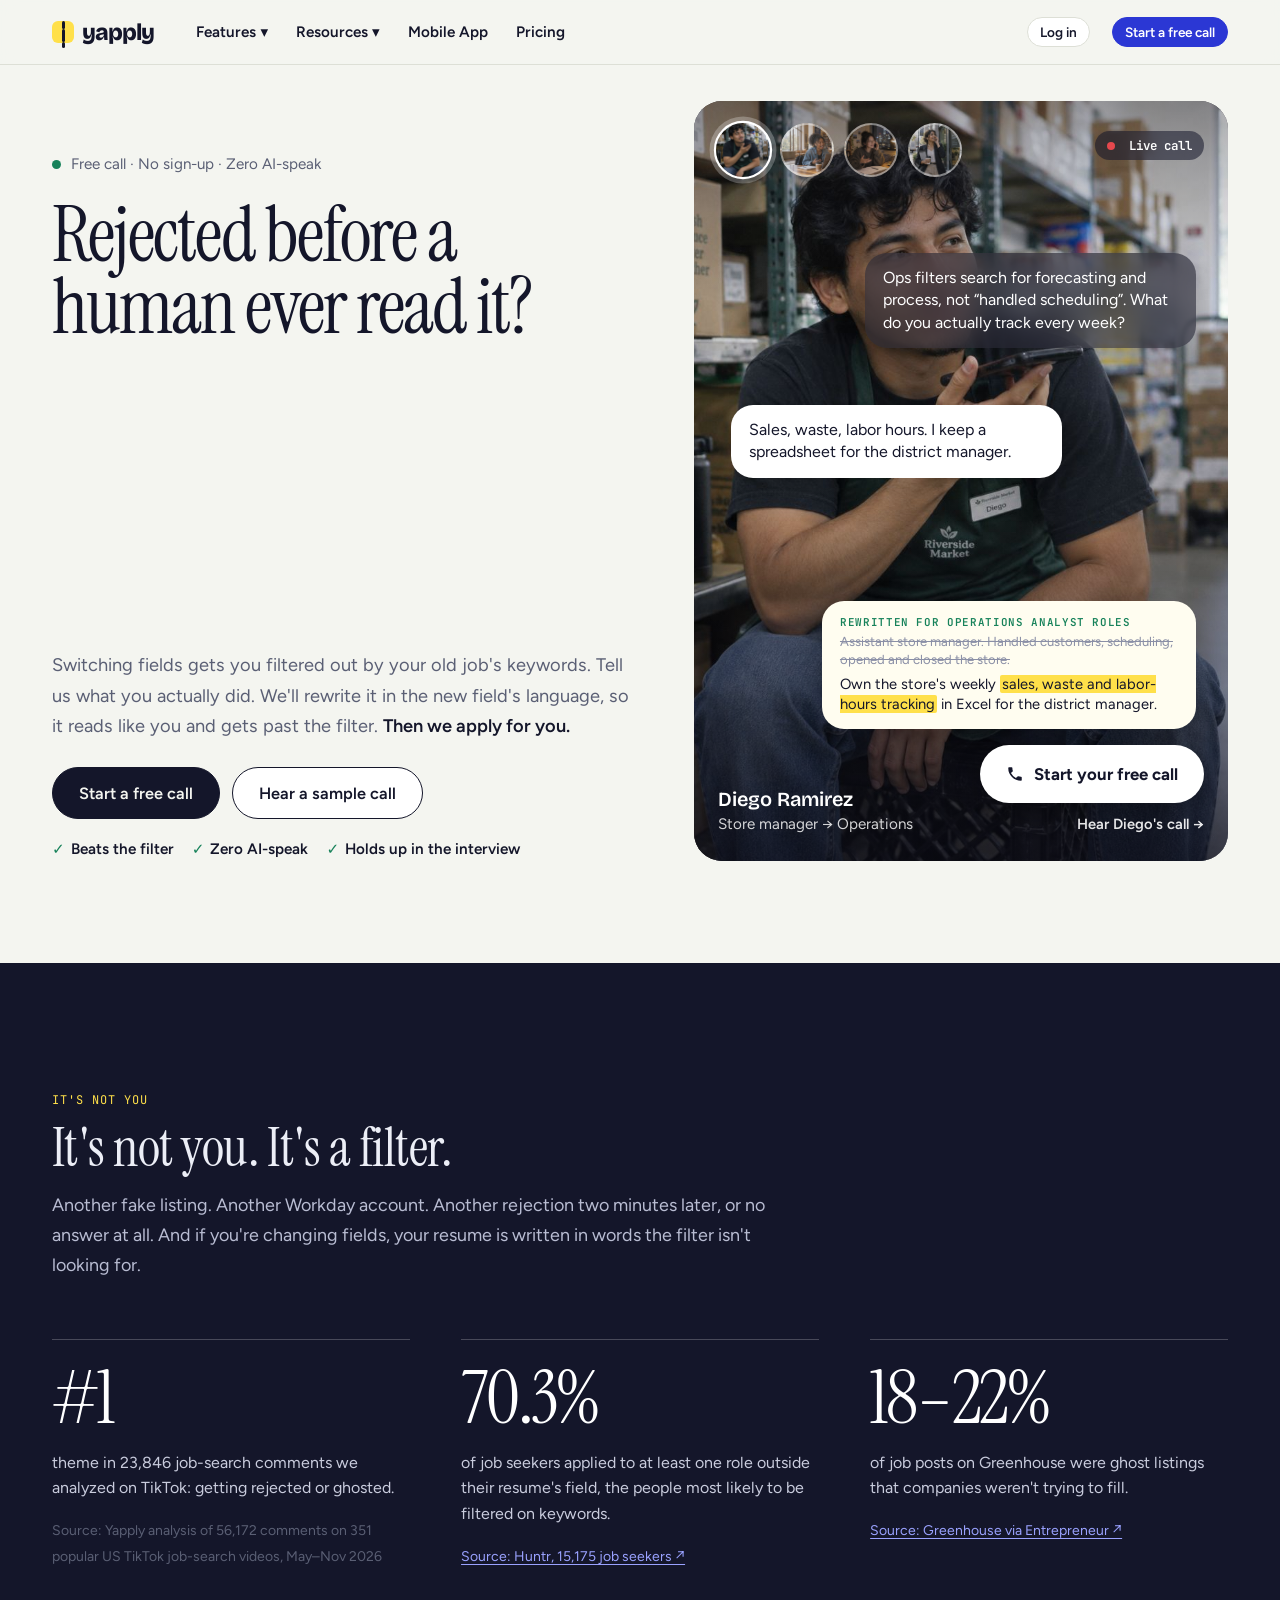
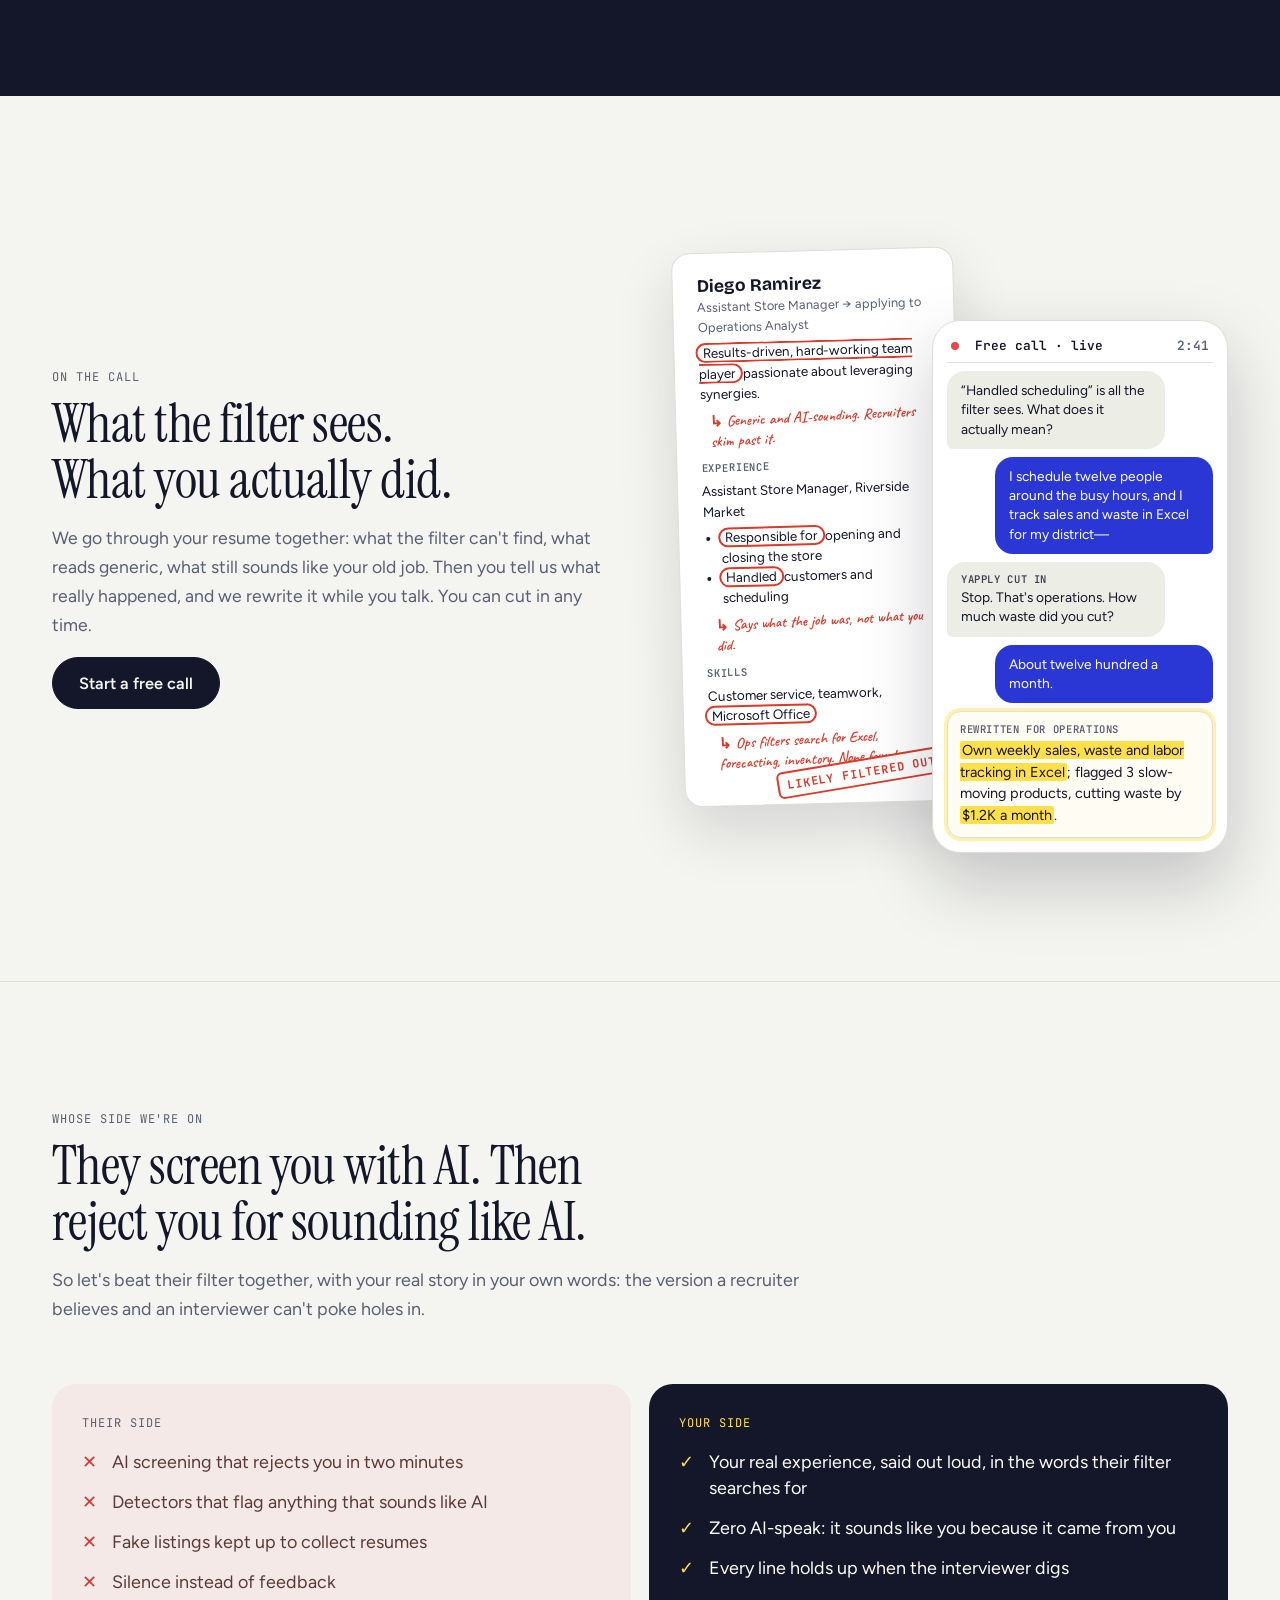
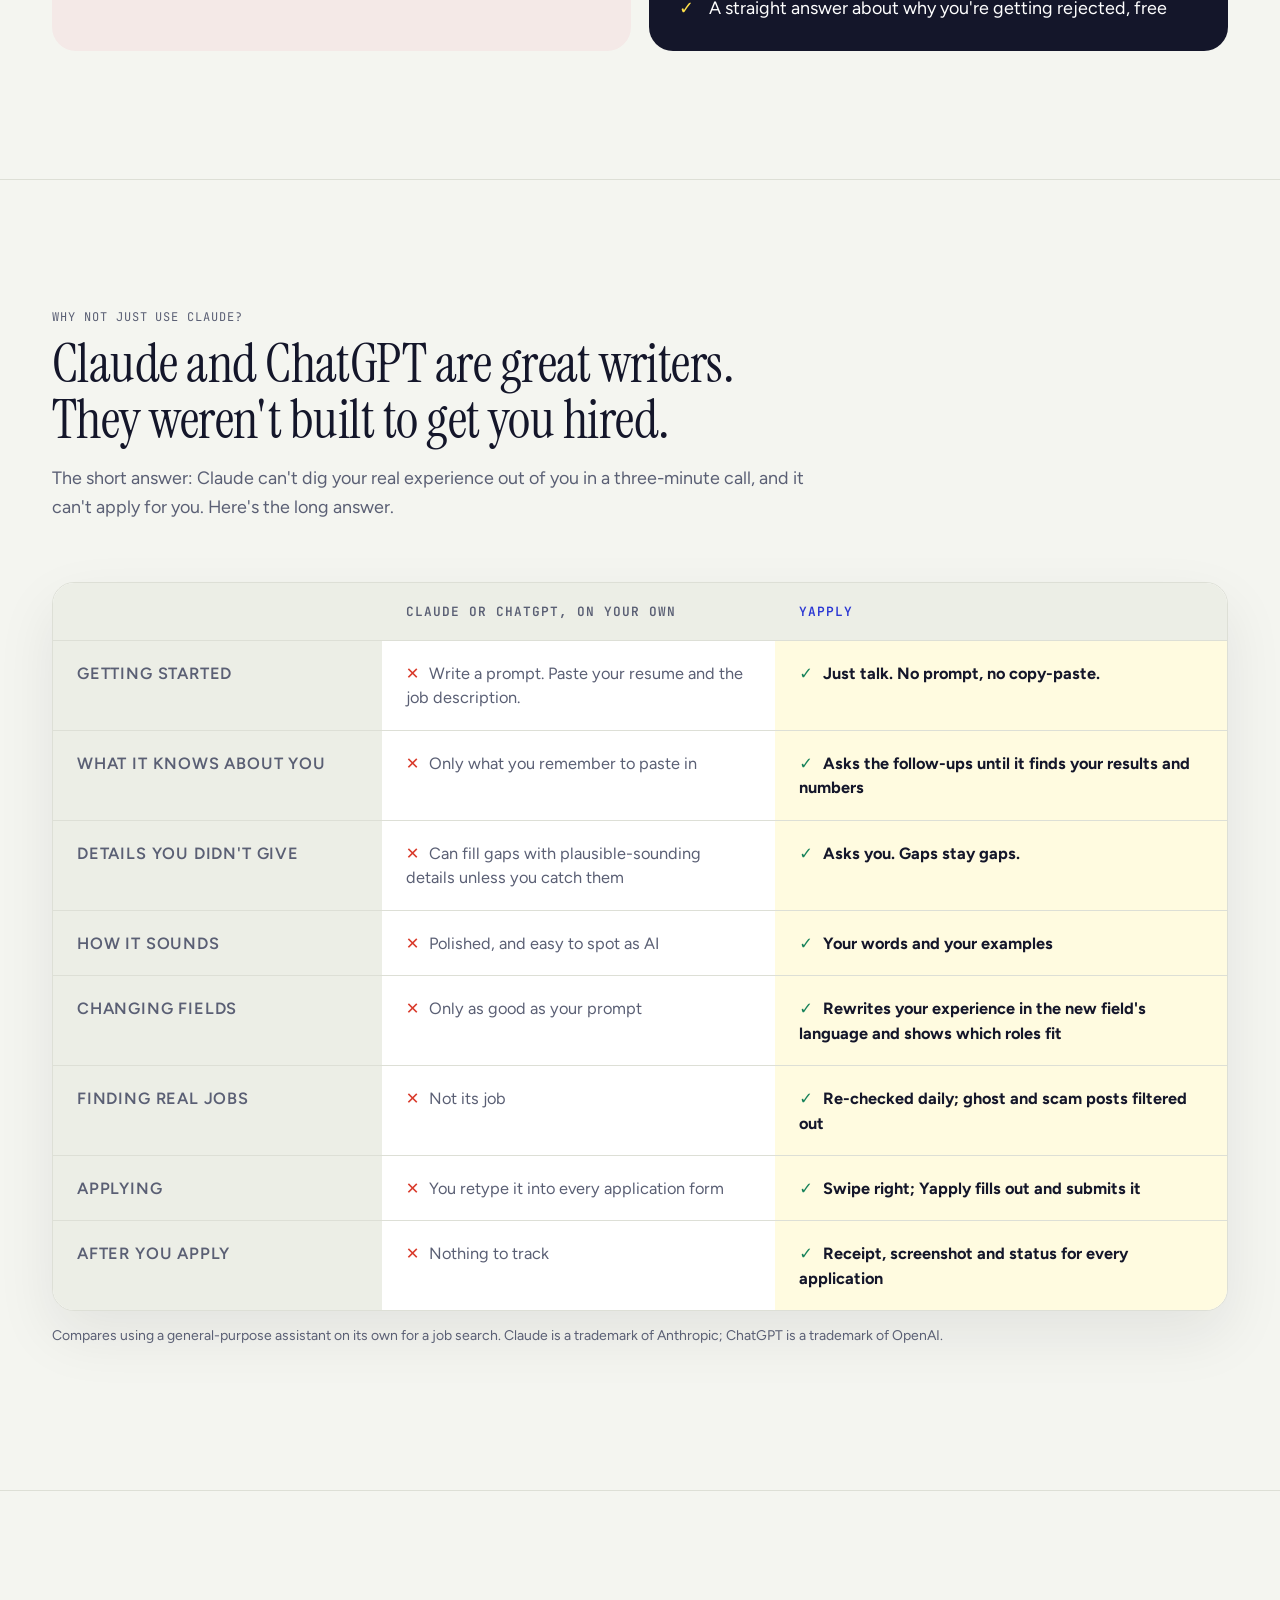
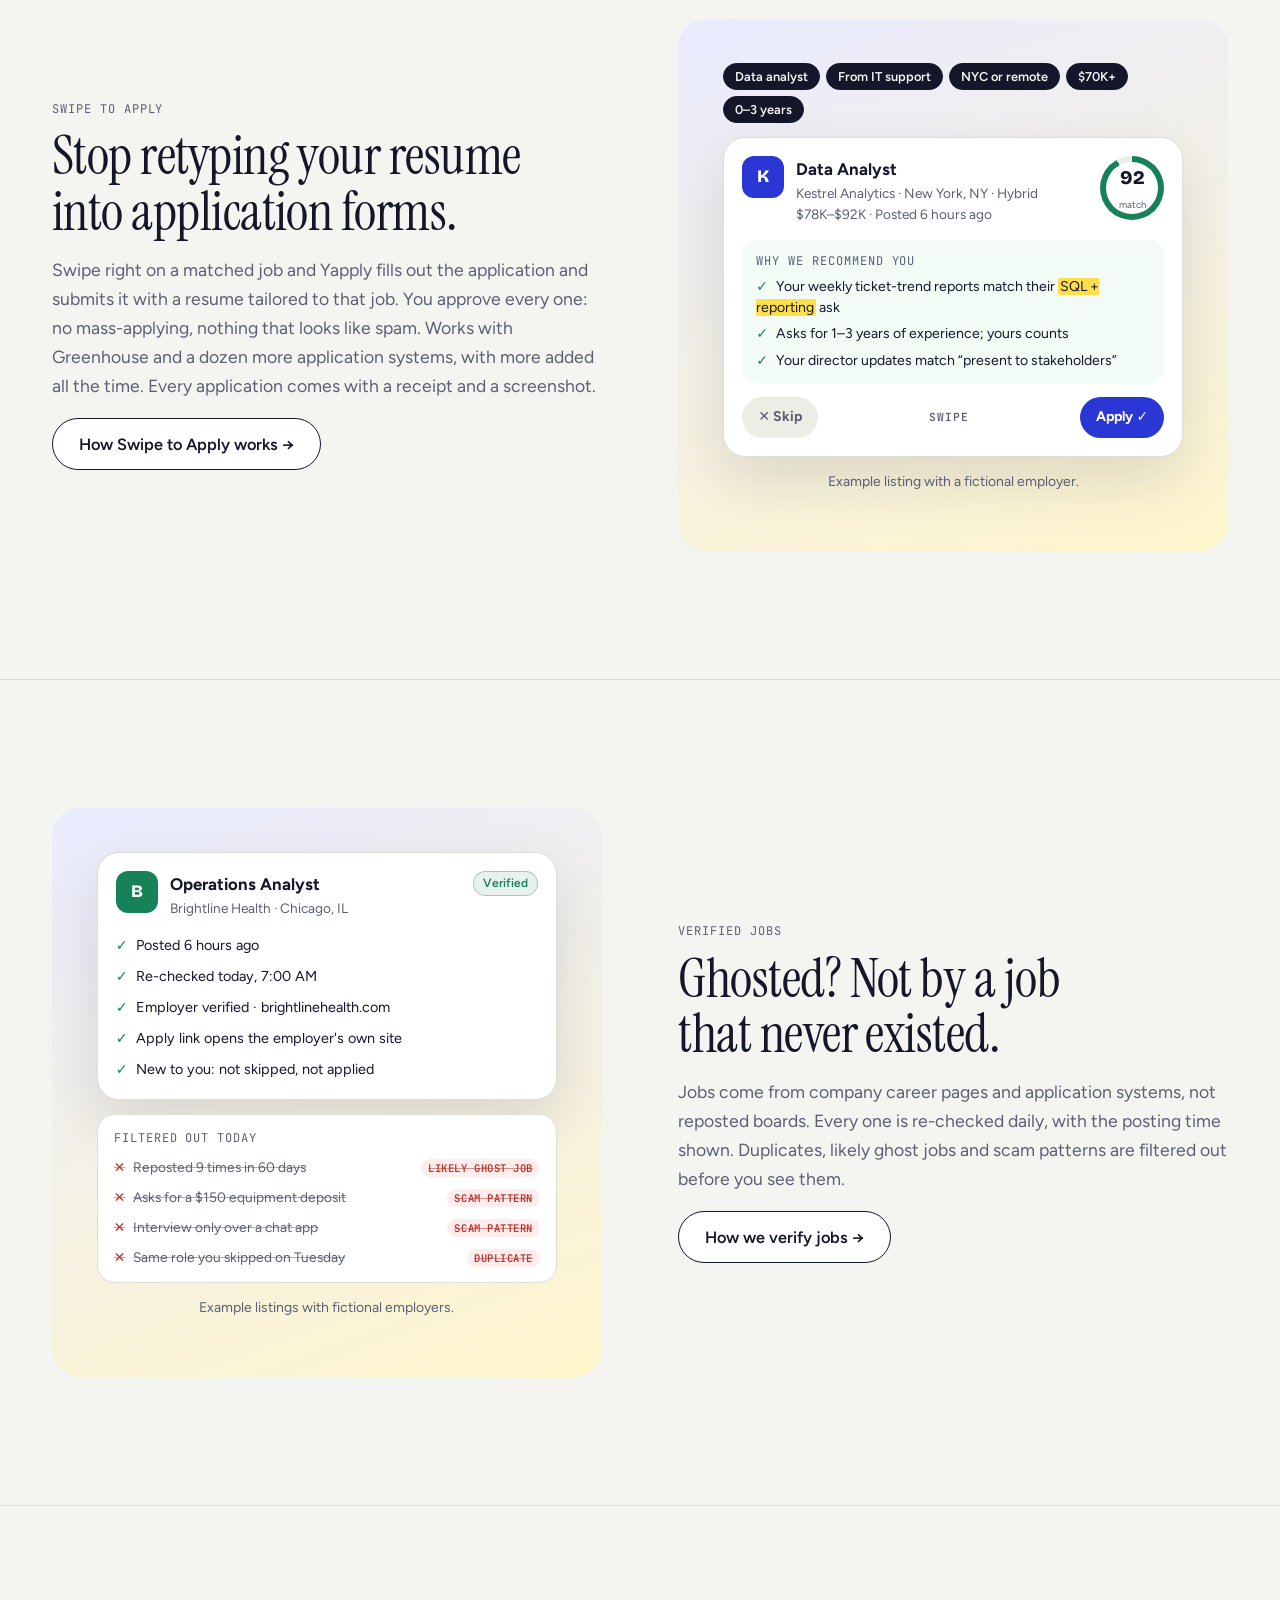
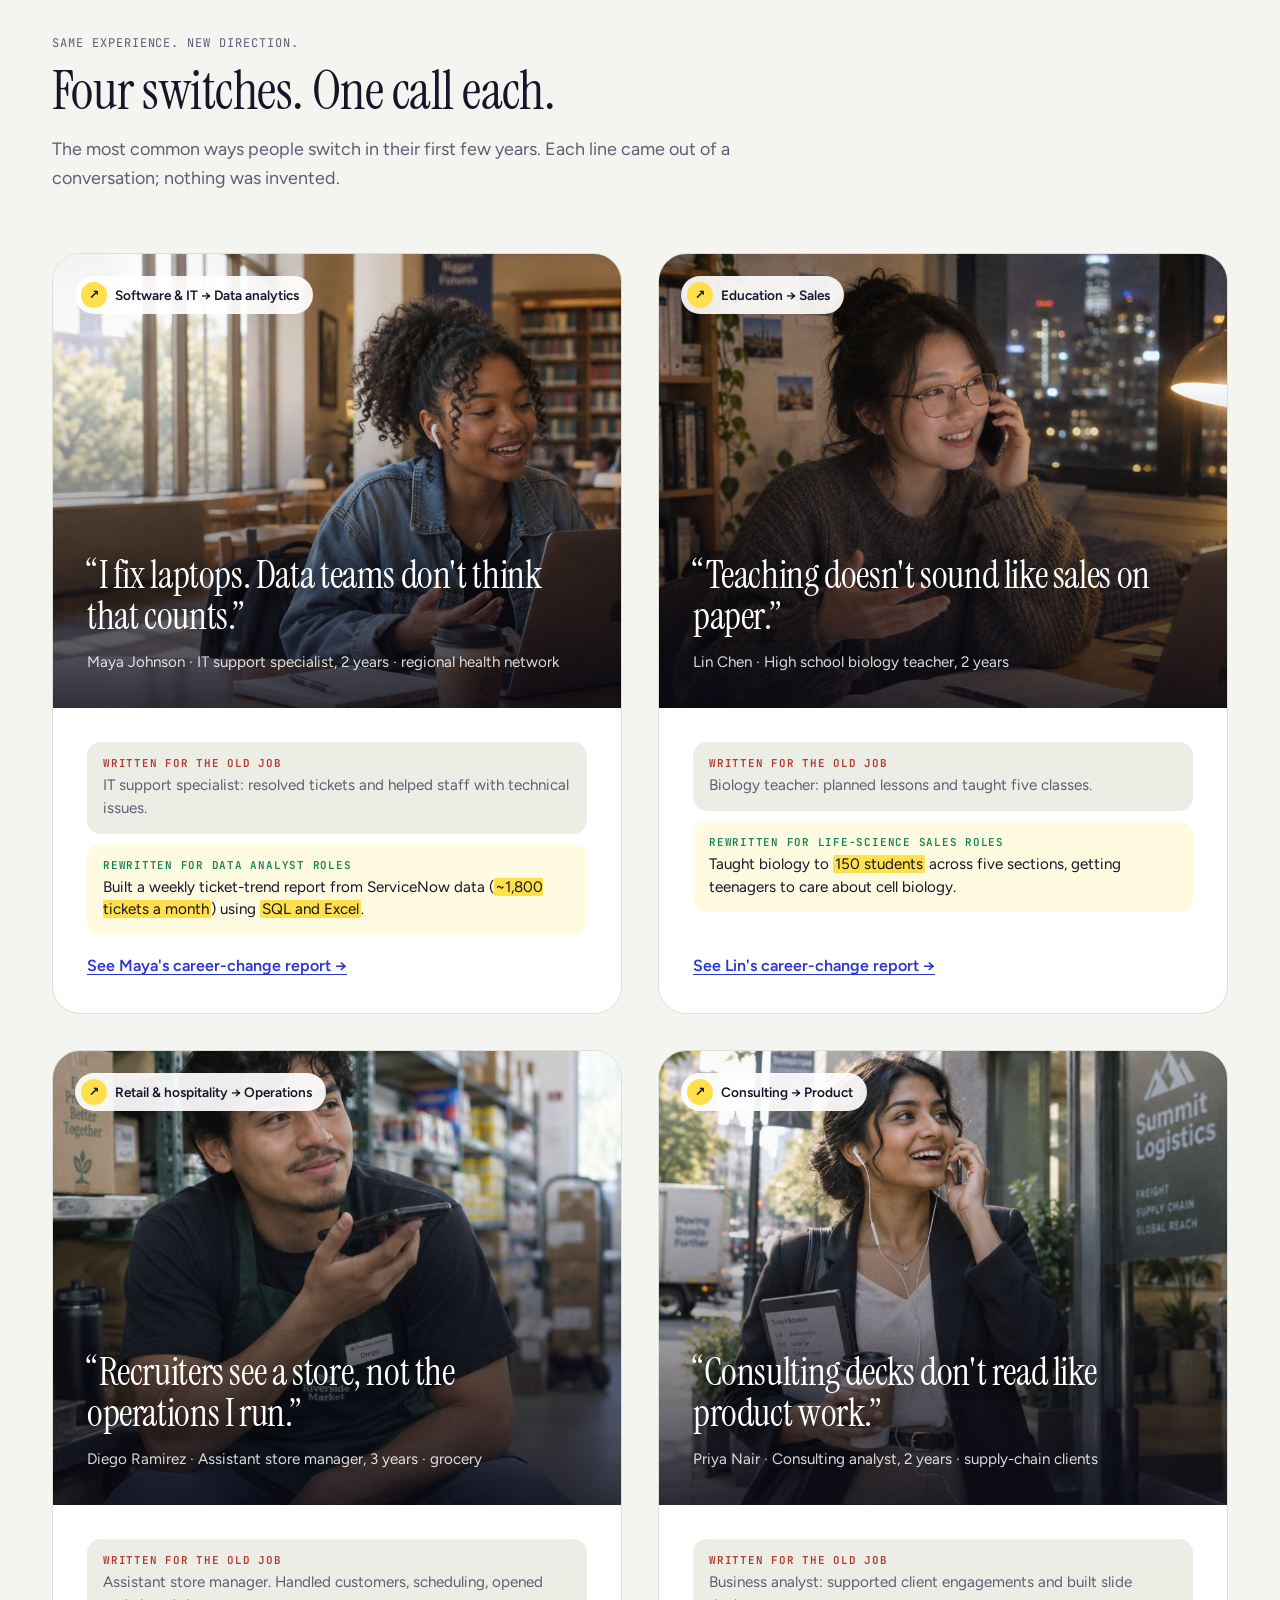
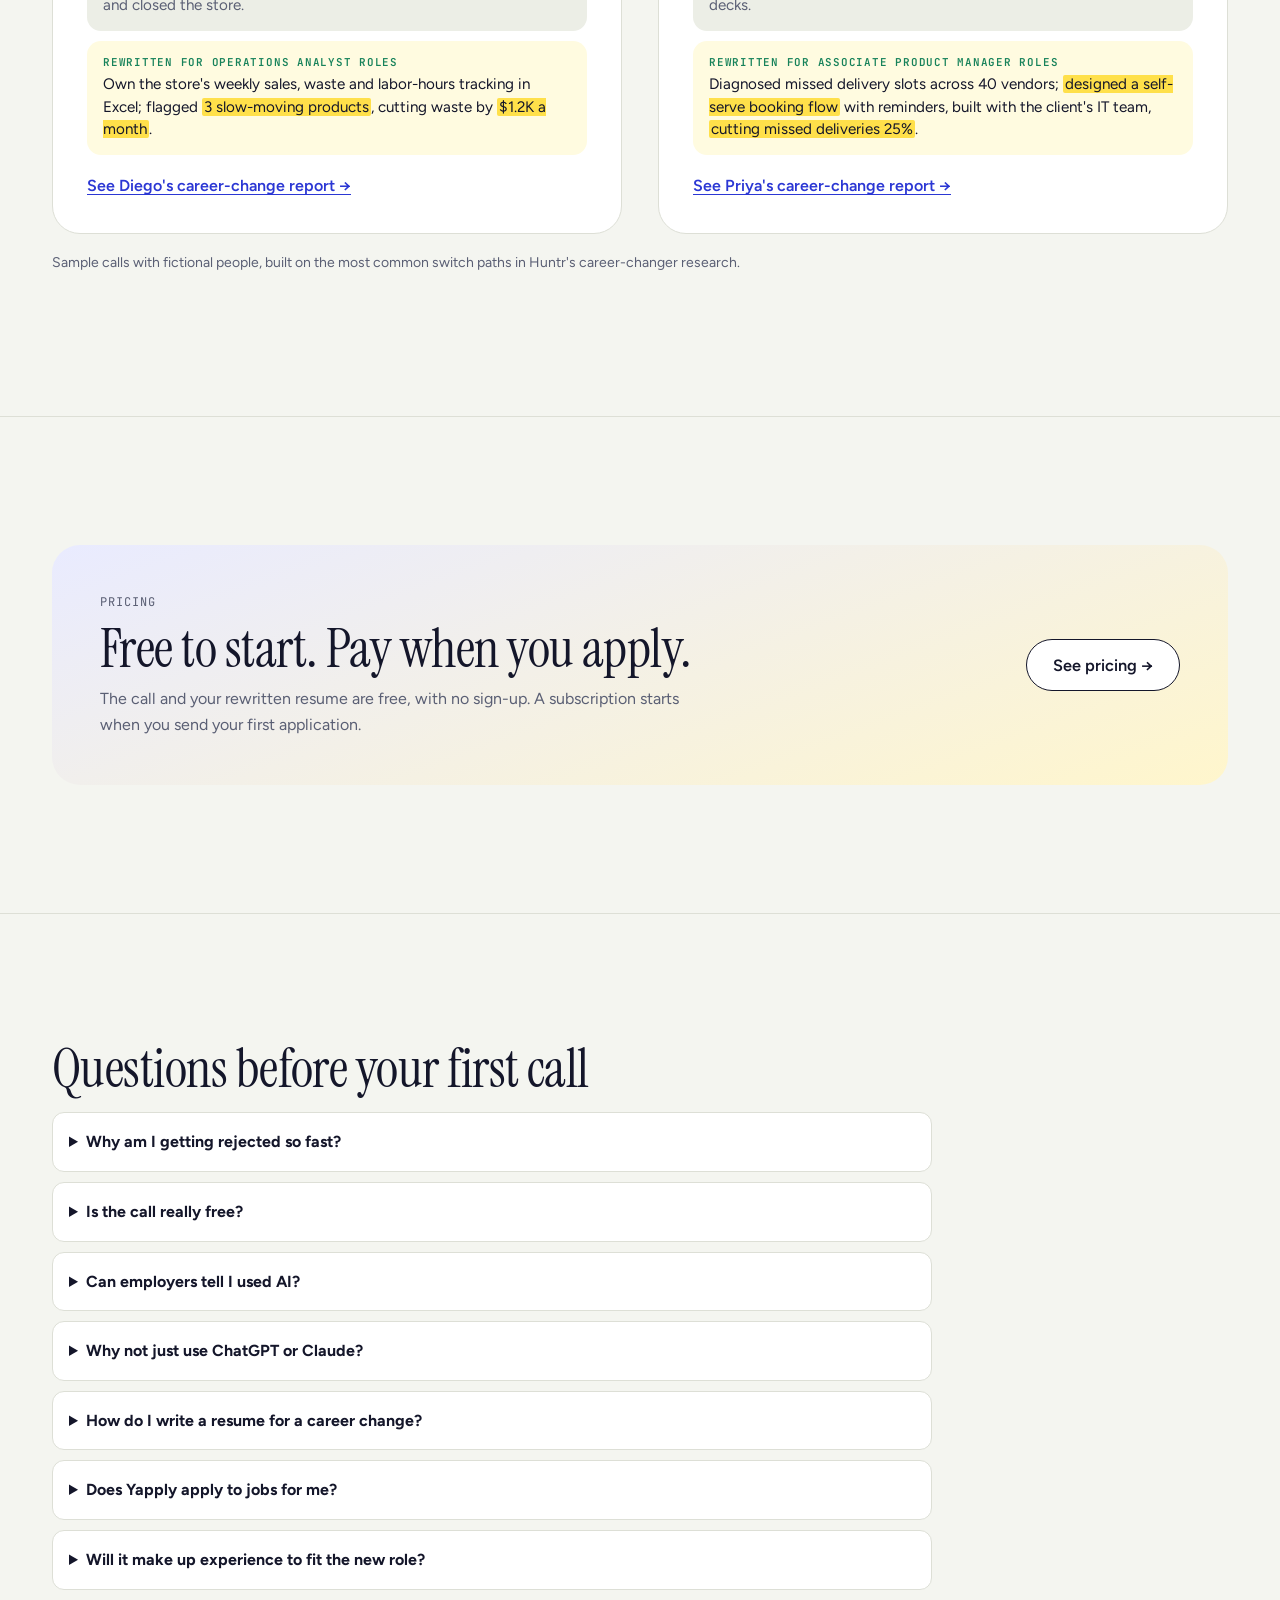
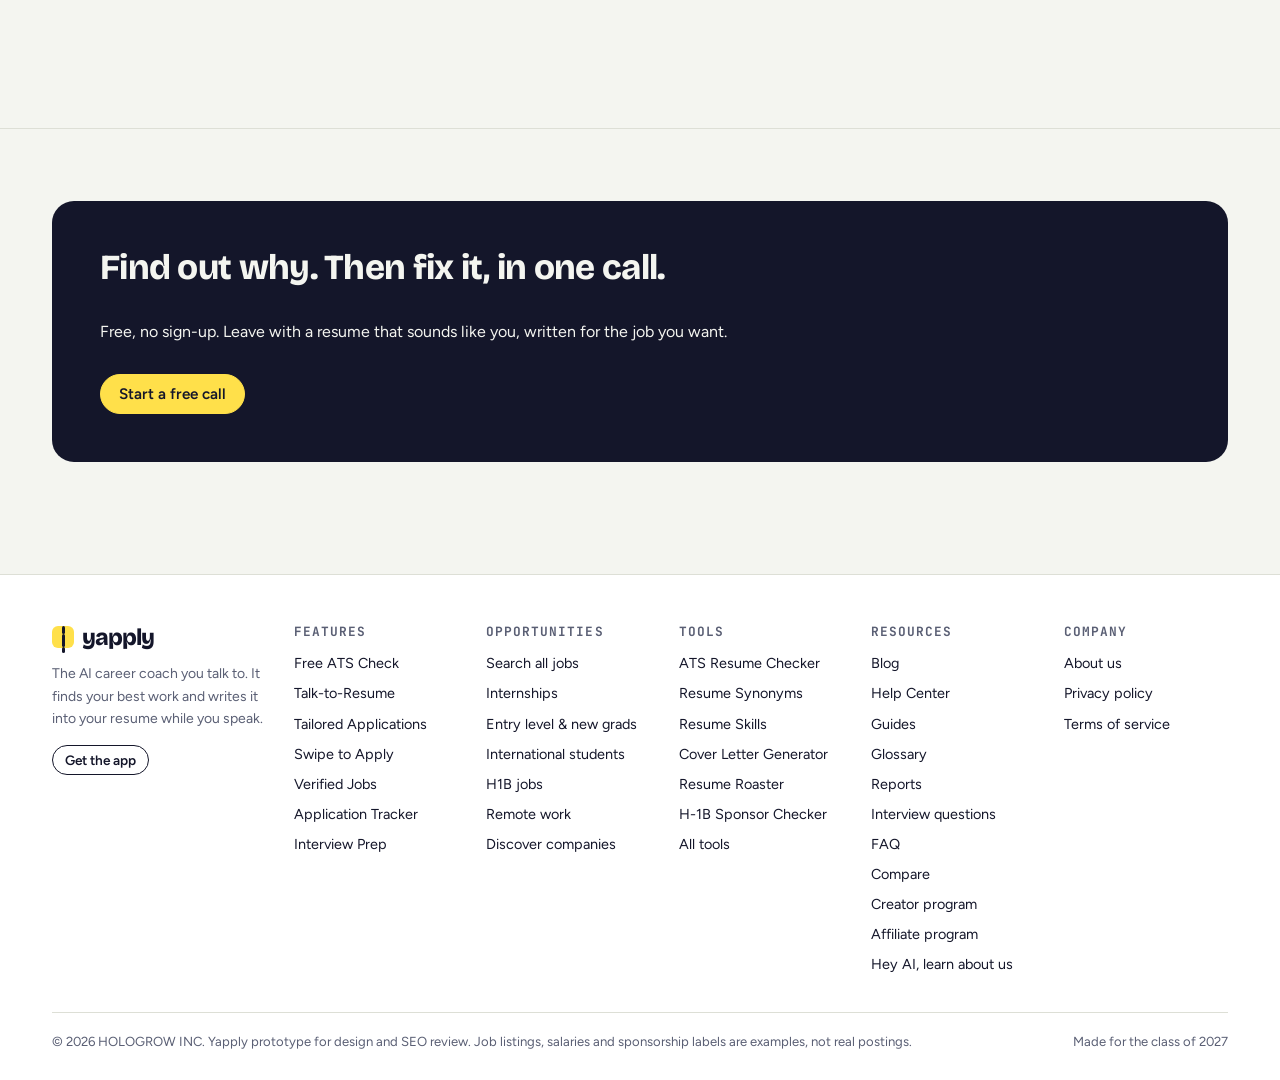
==== commit 24716770: "Add /llms.txt and footer link (Resources: Hey AI, learn about us) Co-Authored-By: Claude Opus 5.5 <n" ====
--- a/index.html
+++ b/index.html
@@ -1642,7 +1642,7 @@
   ["Features", [...FEATURES.map(f => ["feature-" + f.slug, f.name])]],
   ["Opportunities", [["jobs", "Search all jobs"], ["jobs-internships", "Internships"], ["jobs-new-grad", "Entry level & new grads"], ["international-students", "International students"], ["h1b-jobs", "H1B jobs"], ["jobs-remote", "Remote work"], ["companies", "Discover companies"]]],
   ["Tools", [["tool-ats-resume-checker", "ATS Resume Checker"], ["tool-resume-synonyms", "Resume Synonyms"], ["tool-resume-skills", "Resume Skills"], ["tool-cover-letter-generator", "Cover Letter Generator"], ["tool-resume-roaster", "Resume Roaster"], ["tool-h1b-sponsor-checker", "H-1B Sponsor Checker"], ["tools", "All tools"]]],
-  ["Resources", [["blog", "Blog"], ["help", "Help Center"], ["guides", "Guides"], ["glossary", "Glossary"], ["reports", "Reports"], ["interview-questions", "Interview questions"], ["faq", "FAQ"], ["compare", "Compare"], ["creator-program", "Creator program"], ["affiliate-program", "Affiliate program"]]],
+  ["Resources", [["blog", "Blog"], ["help", "Help Center"], ["guides", "Guides"], ["glossary", "Glossary"], ["reports", "Reports"], ["interview-questions", "Interview questions"], ["faq", "FAQ"], ["compare", "Compare"], ["creator-program", "Creator program"], ["affiliate-program", "Affiliate program"], ["llms.txt", "Hey AI, learn about us"]]],
   ["Company", [["about", "About us"], ["privacy", "Privacy policy"], ["terms", "Terms of service"]]]
 ];
 
@@ -1653,7 +1653,7 @@
     ? `<div class="has-dd"><button class="nl" aria-expanded="false" aria-controls="dd${i}" data-dd>${n.label} ▾</button><div class="dd" id="dd${i}">${n.items.map(([h, t, s]) => `<a href="#${h}"><b>${t}</b><span>${esc(s)}</span></a>`).join("")}</div></div>`
     : `<a class="nl" href="#${n.href}">${n.label}</a>`).join("");
   $("#footer").innerHTML = `<div class="fgrid"><div class="fbrand"><a class="logo" href="#home"><span class="dot" aria-hidden="true"><i style="height:8px"></i><i style="height:13px"></i><i style="height:6px"></i></span>yapply</a><p class="small muted" style="margin-top:12px;max-width:30ch">The AI career coach you talk to. It finds your best work and writes it into your resume while you speak.</p><a class="btn sm" href="#app">Get the app</a></div>
-  ${FOOTER.map(([h, links]) => `<div><h5>${h}</h5><ul>${links.map(([u, t]) => `<li><a href="#${u}">${t}</a></li>`).join("")}</ul></div>`).join("")}</div>
+  ${FOOTER.map(([h, links]) => `<div><h5>${h}</h5><ul>${links.map(([u, t]) => `<li><a href="${/\.\w+$/.test(u) ? u : "#" + u}">${t}</a></li>`).join("")}</ul></div>`).join("")}</div>
   <div class="fbottom"><span>© 2026 HOLOGROW INC. Yapply prototype for design and SEO review. Job listings, salaries and sponsorship labels are examples, not real postings.</span><span>Made for the class of 2027</span></div>`;
   document.addEventListener("click", e => {
     const b = e.target.closest("[data-dd]");
